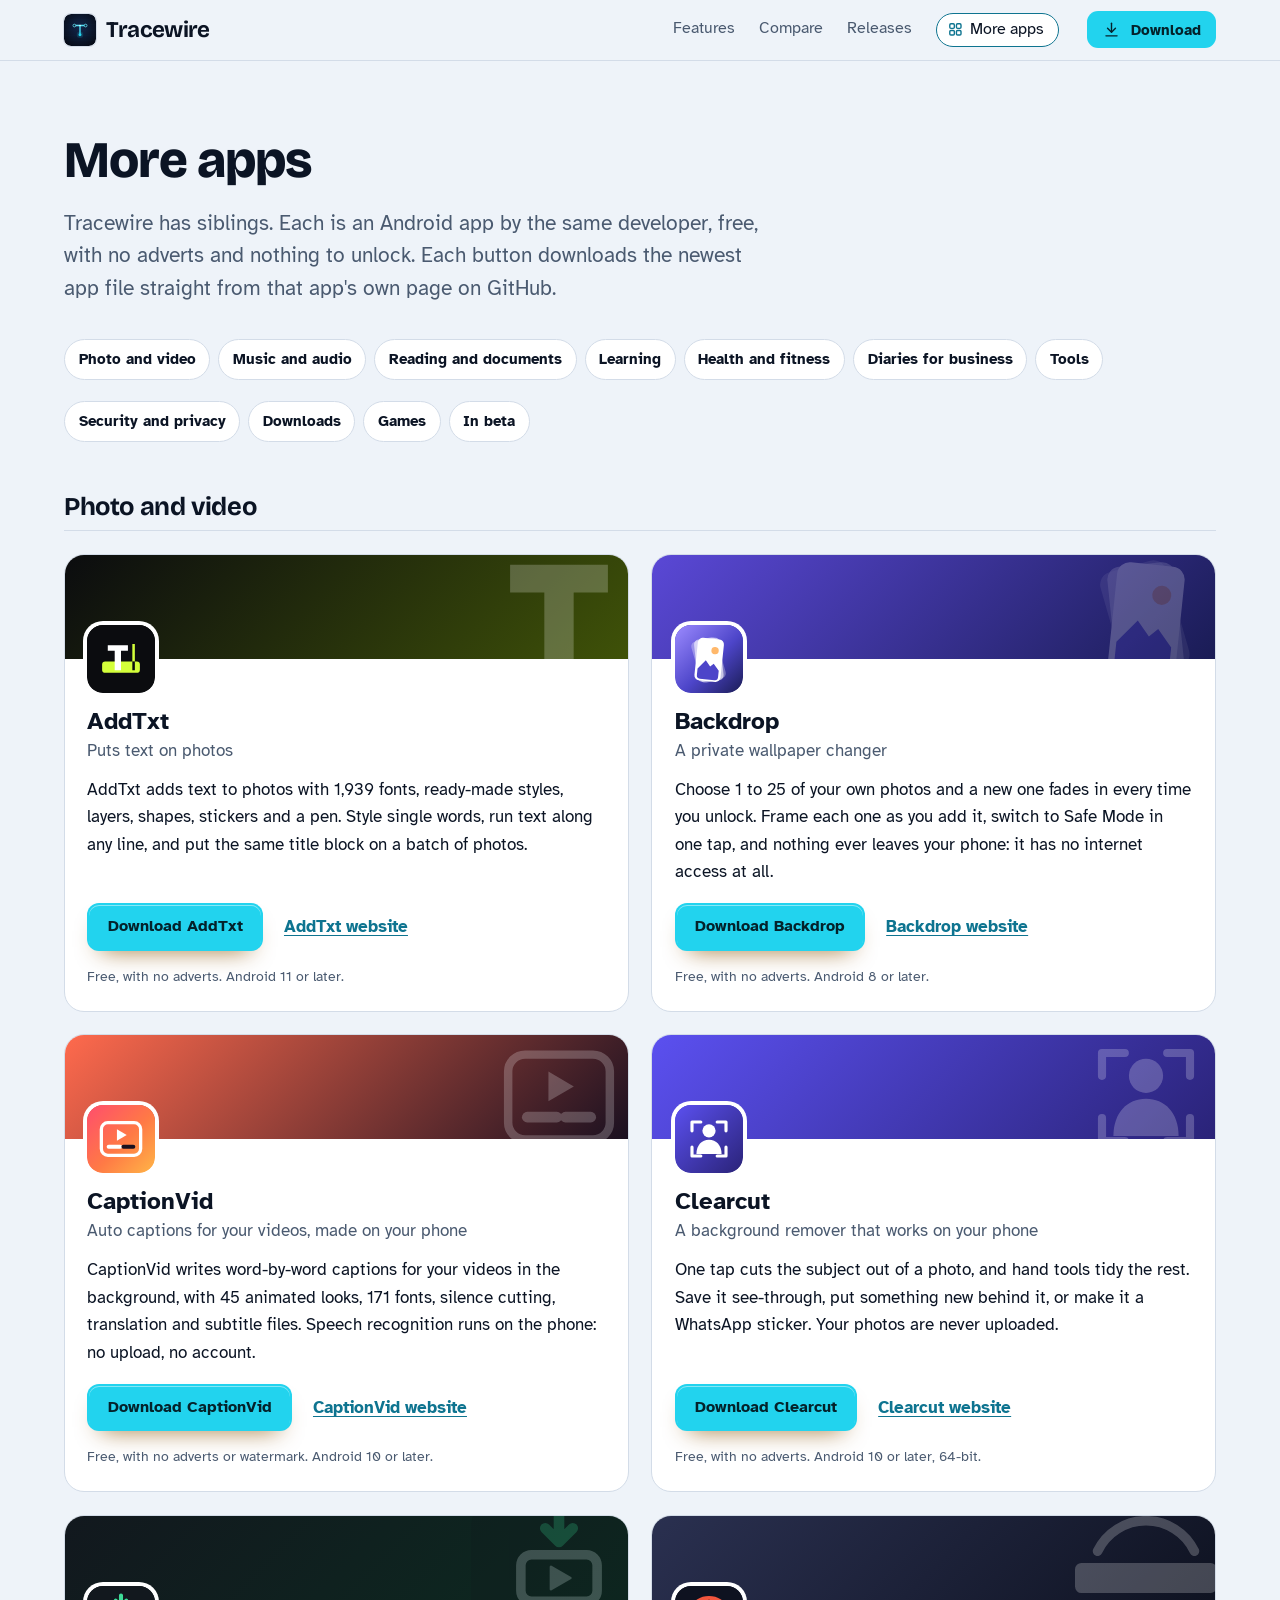
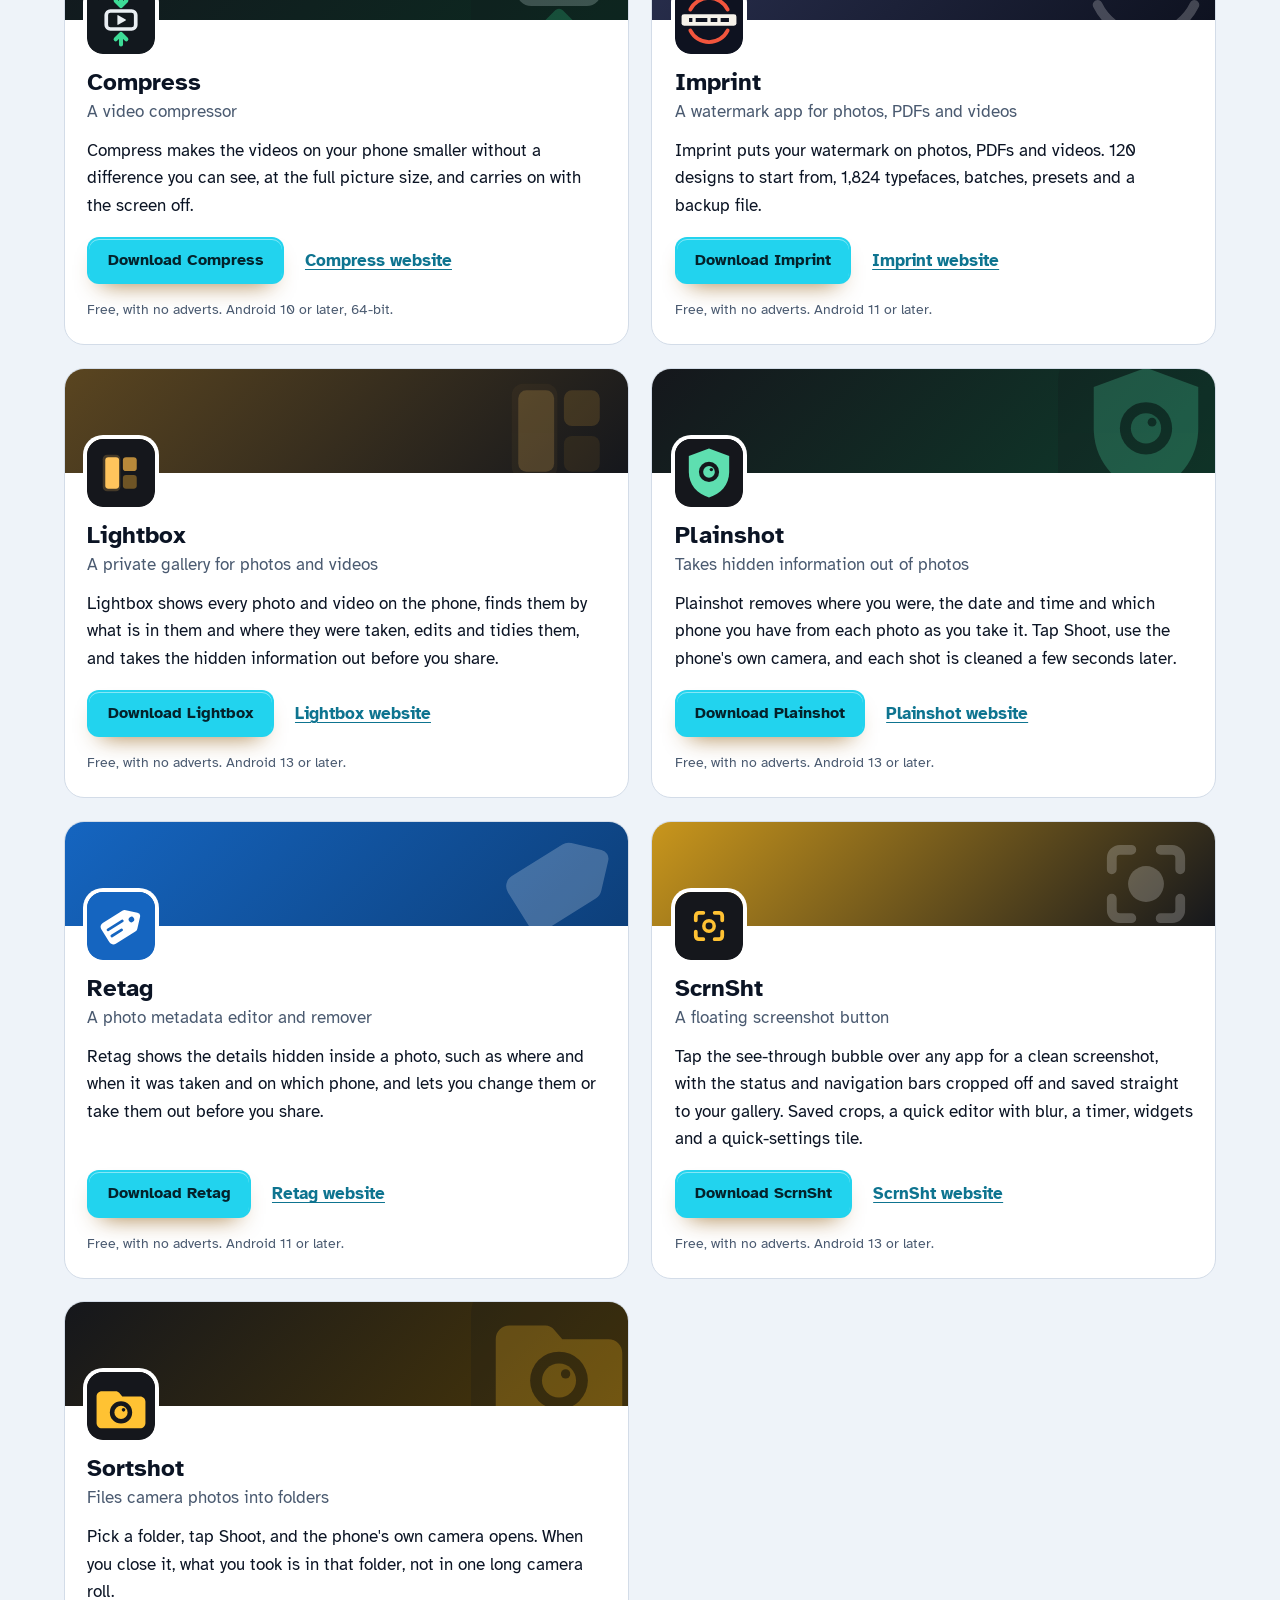
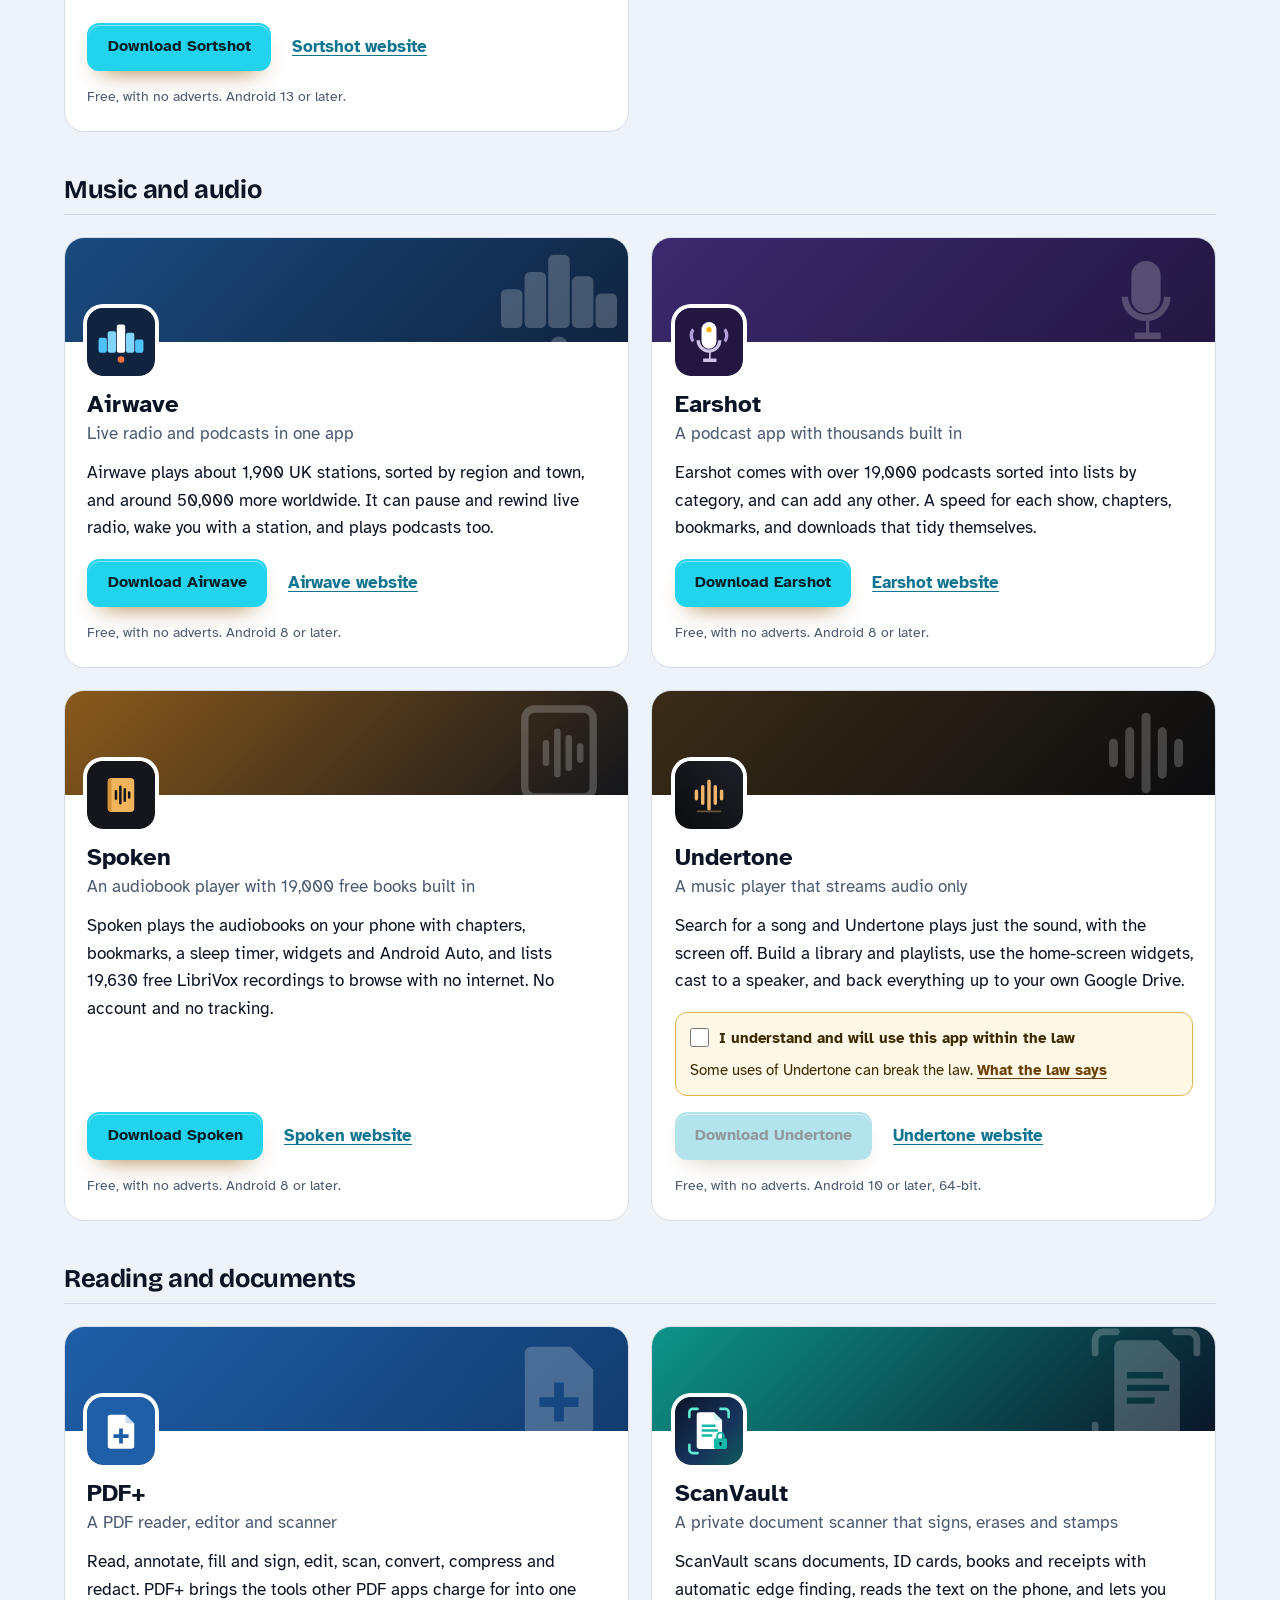
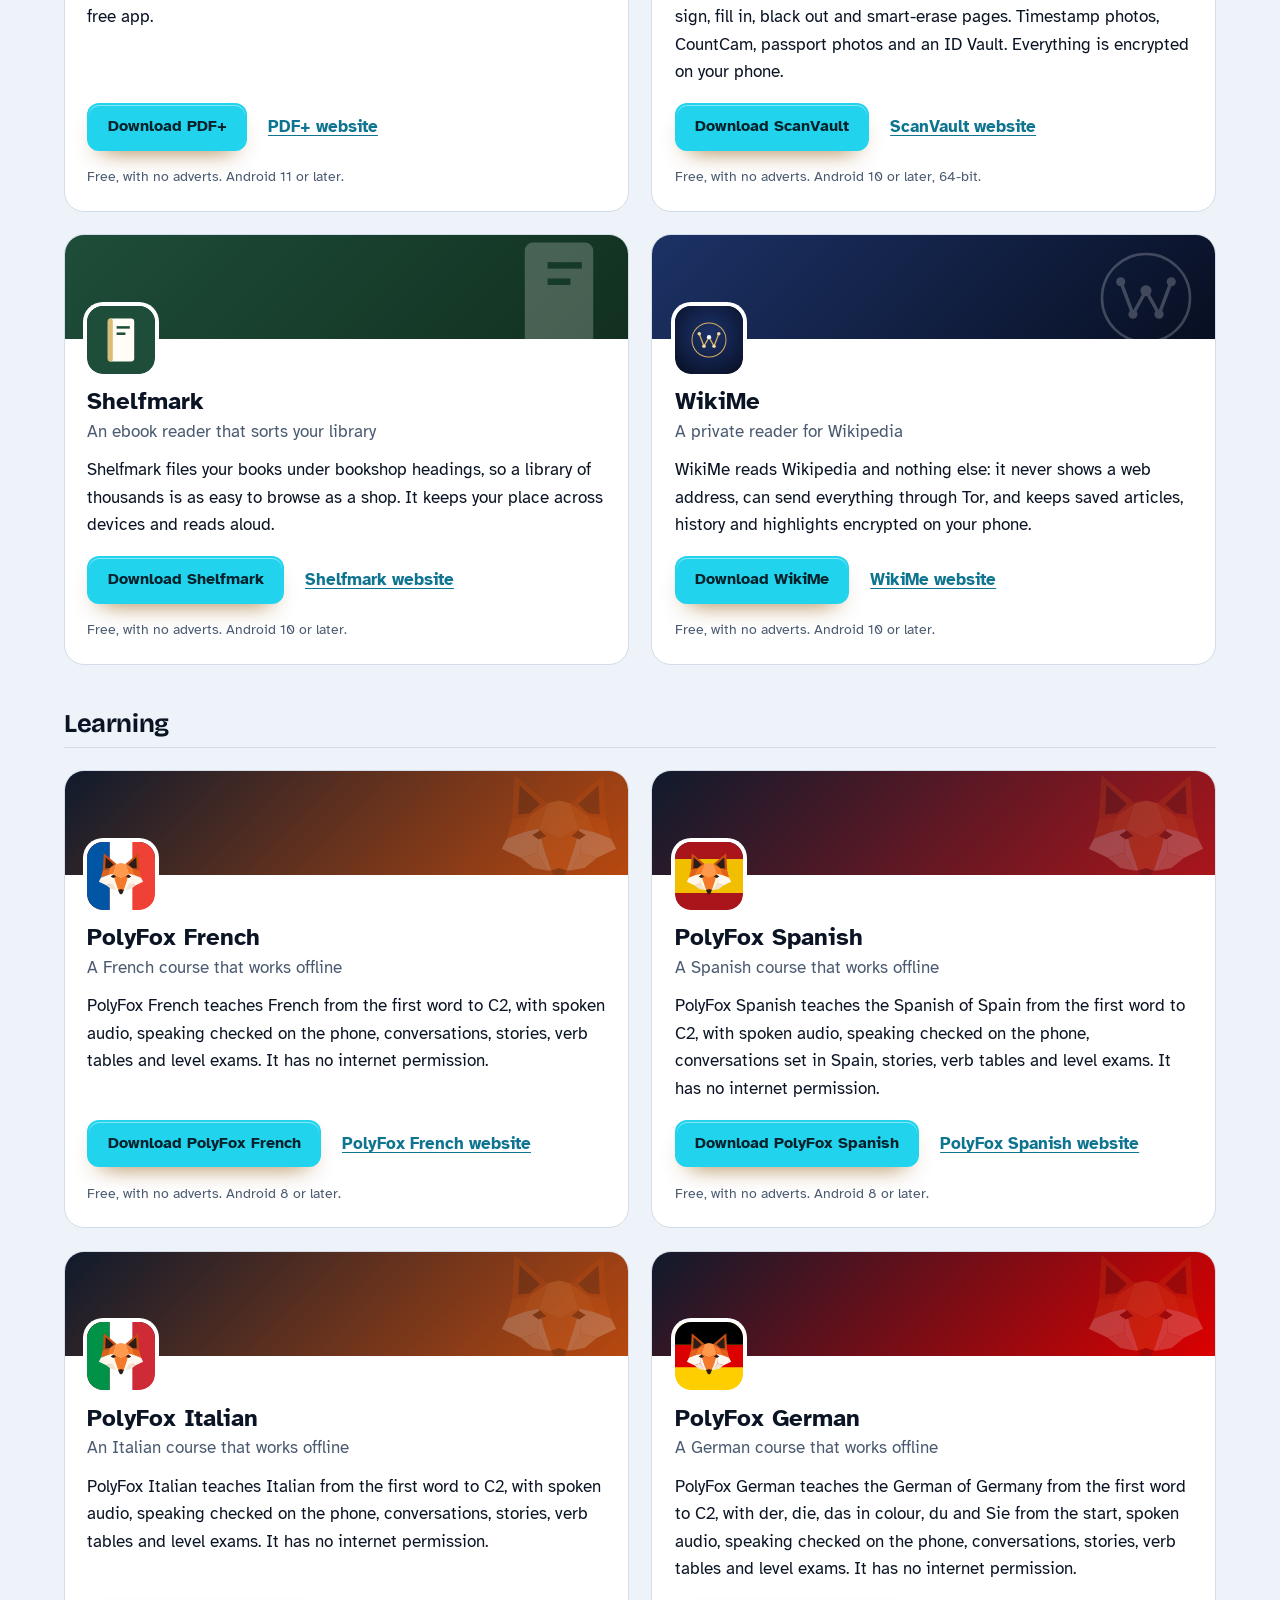
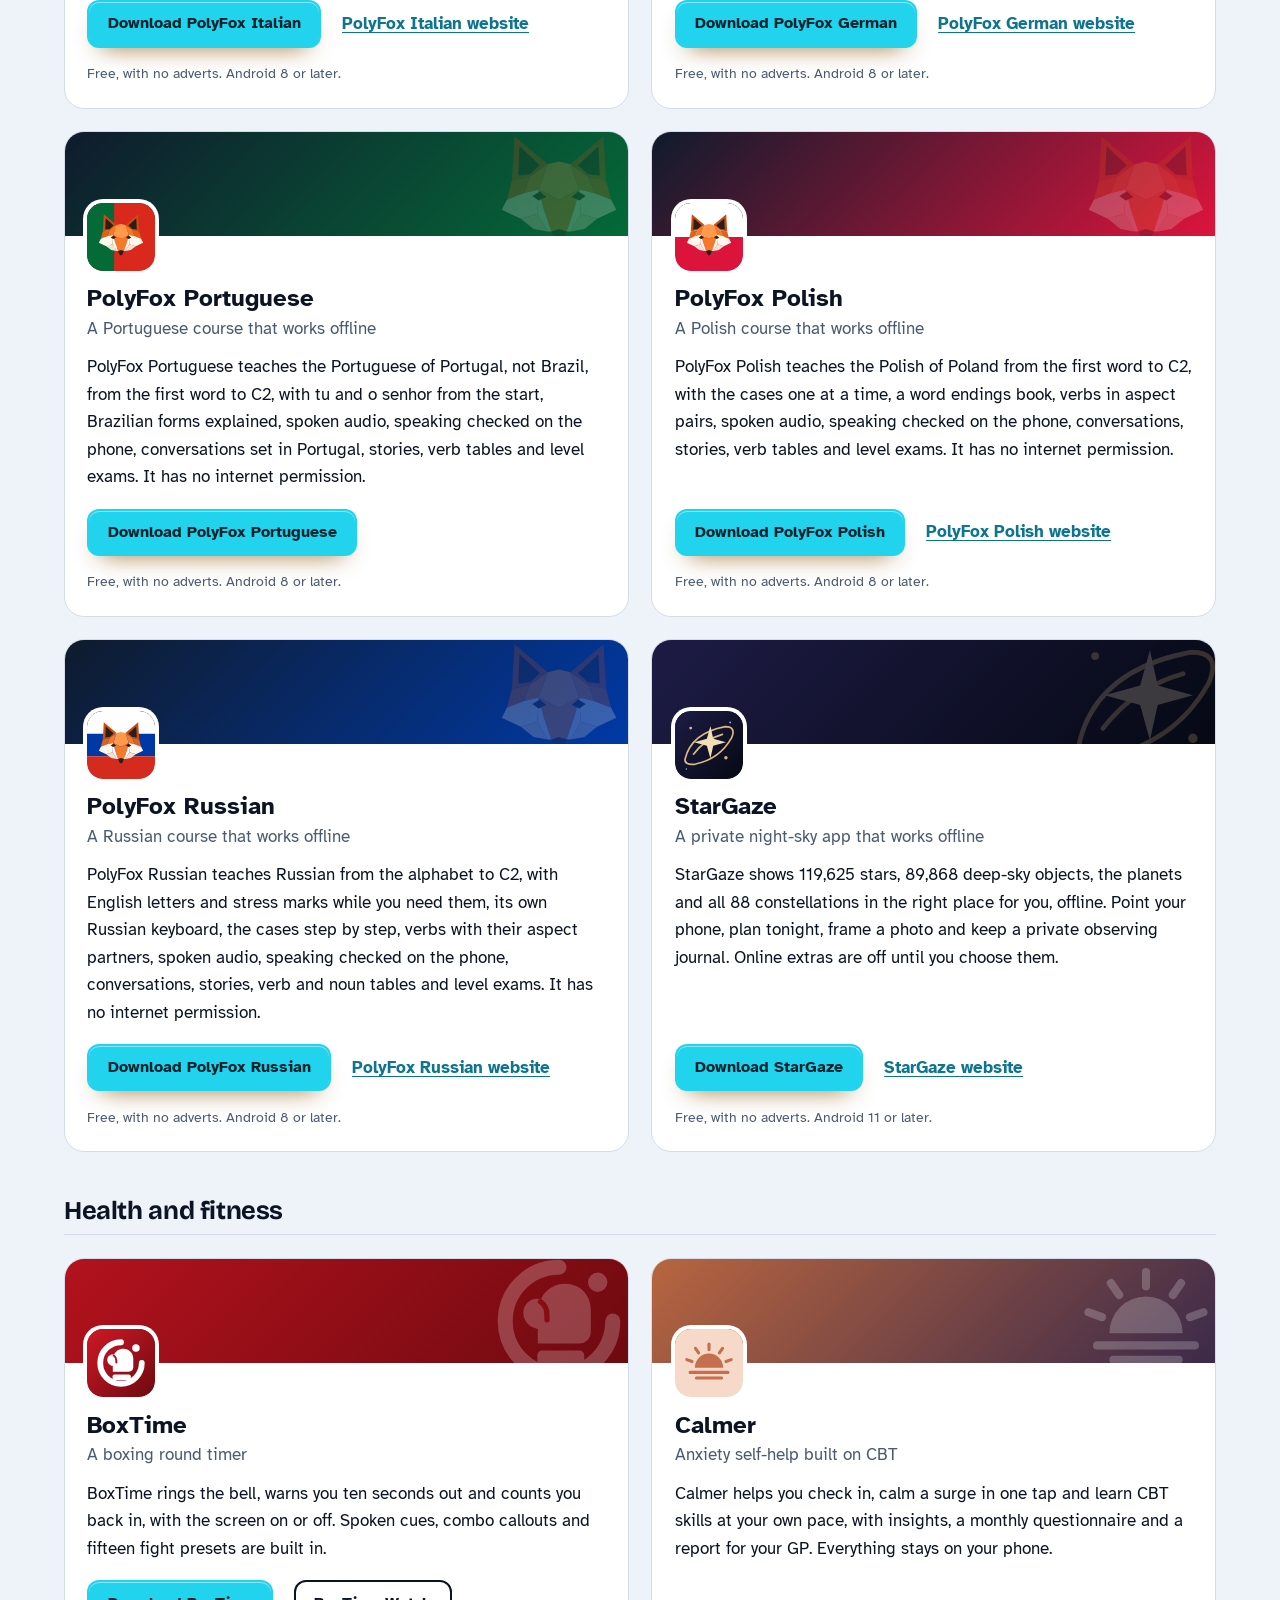
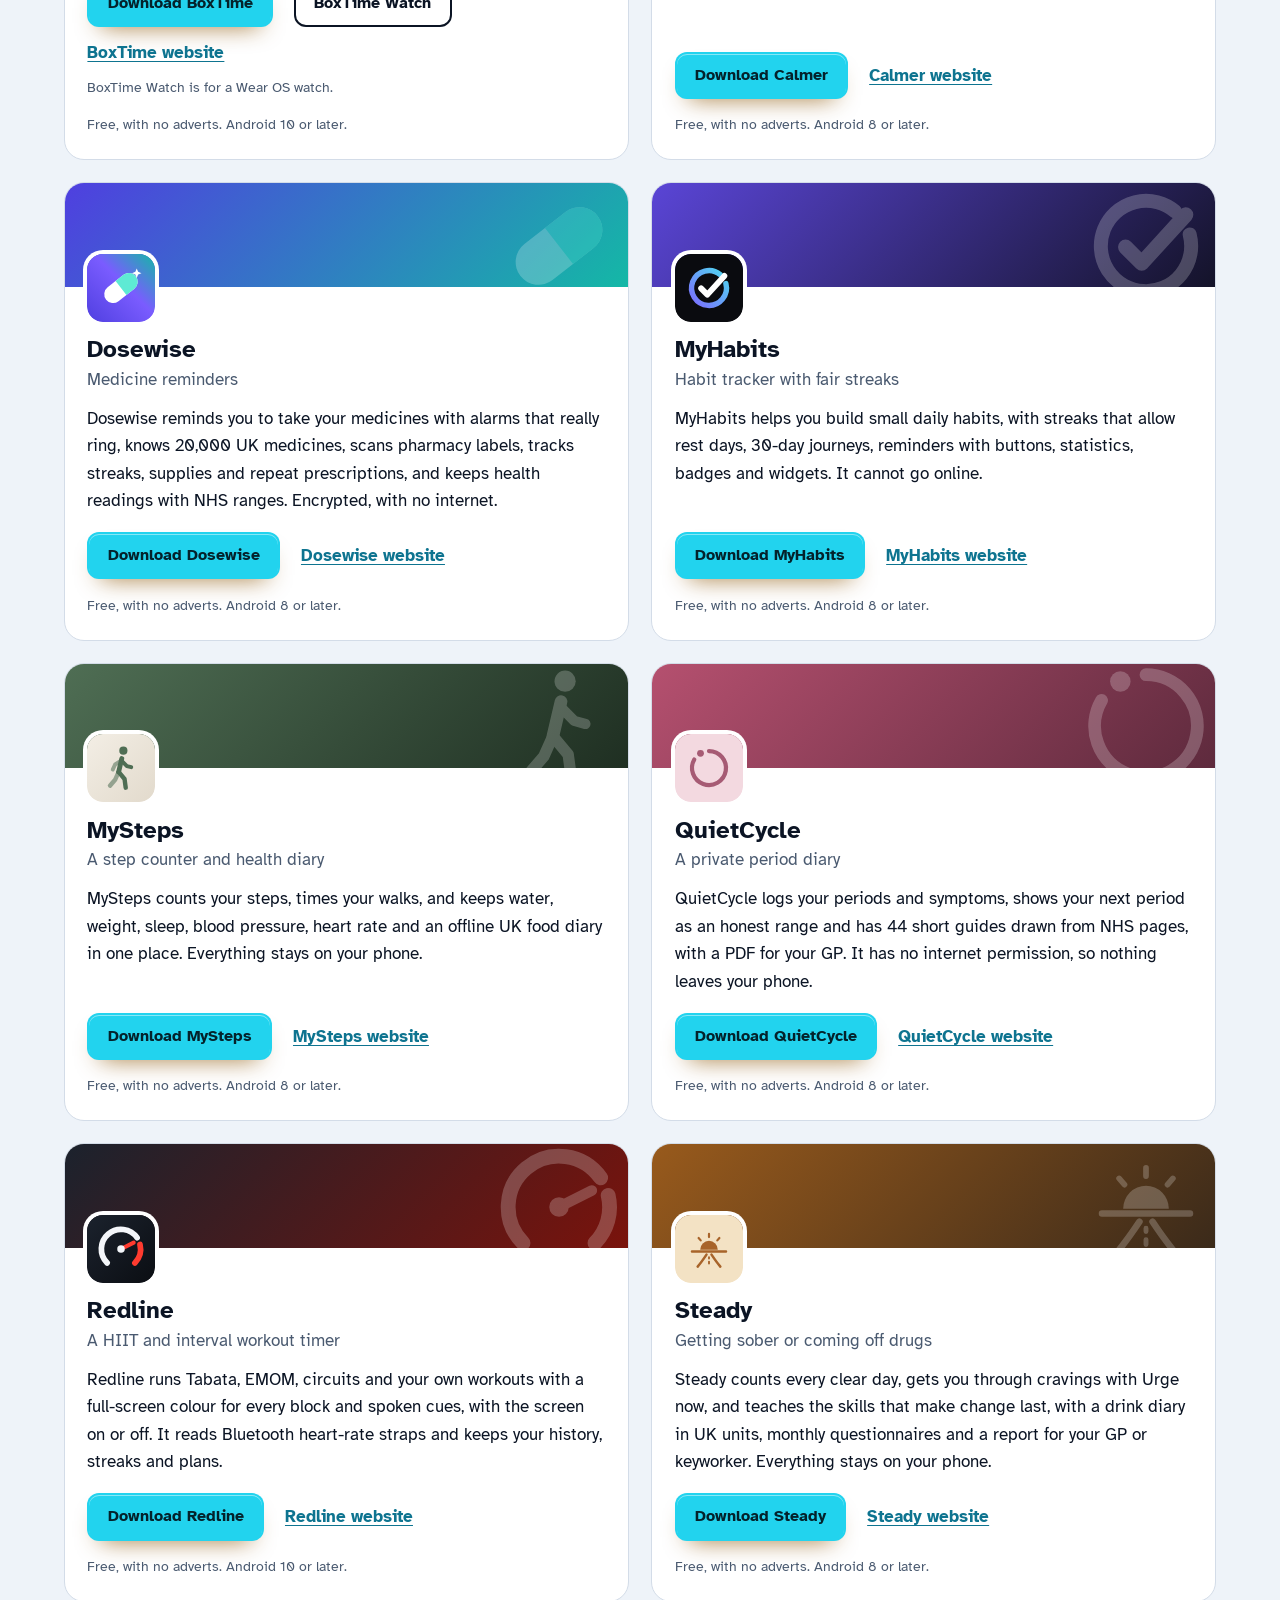
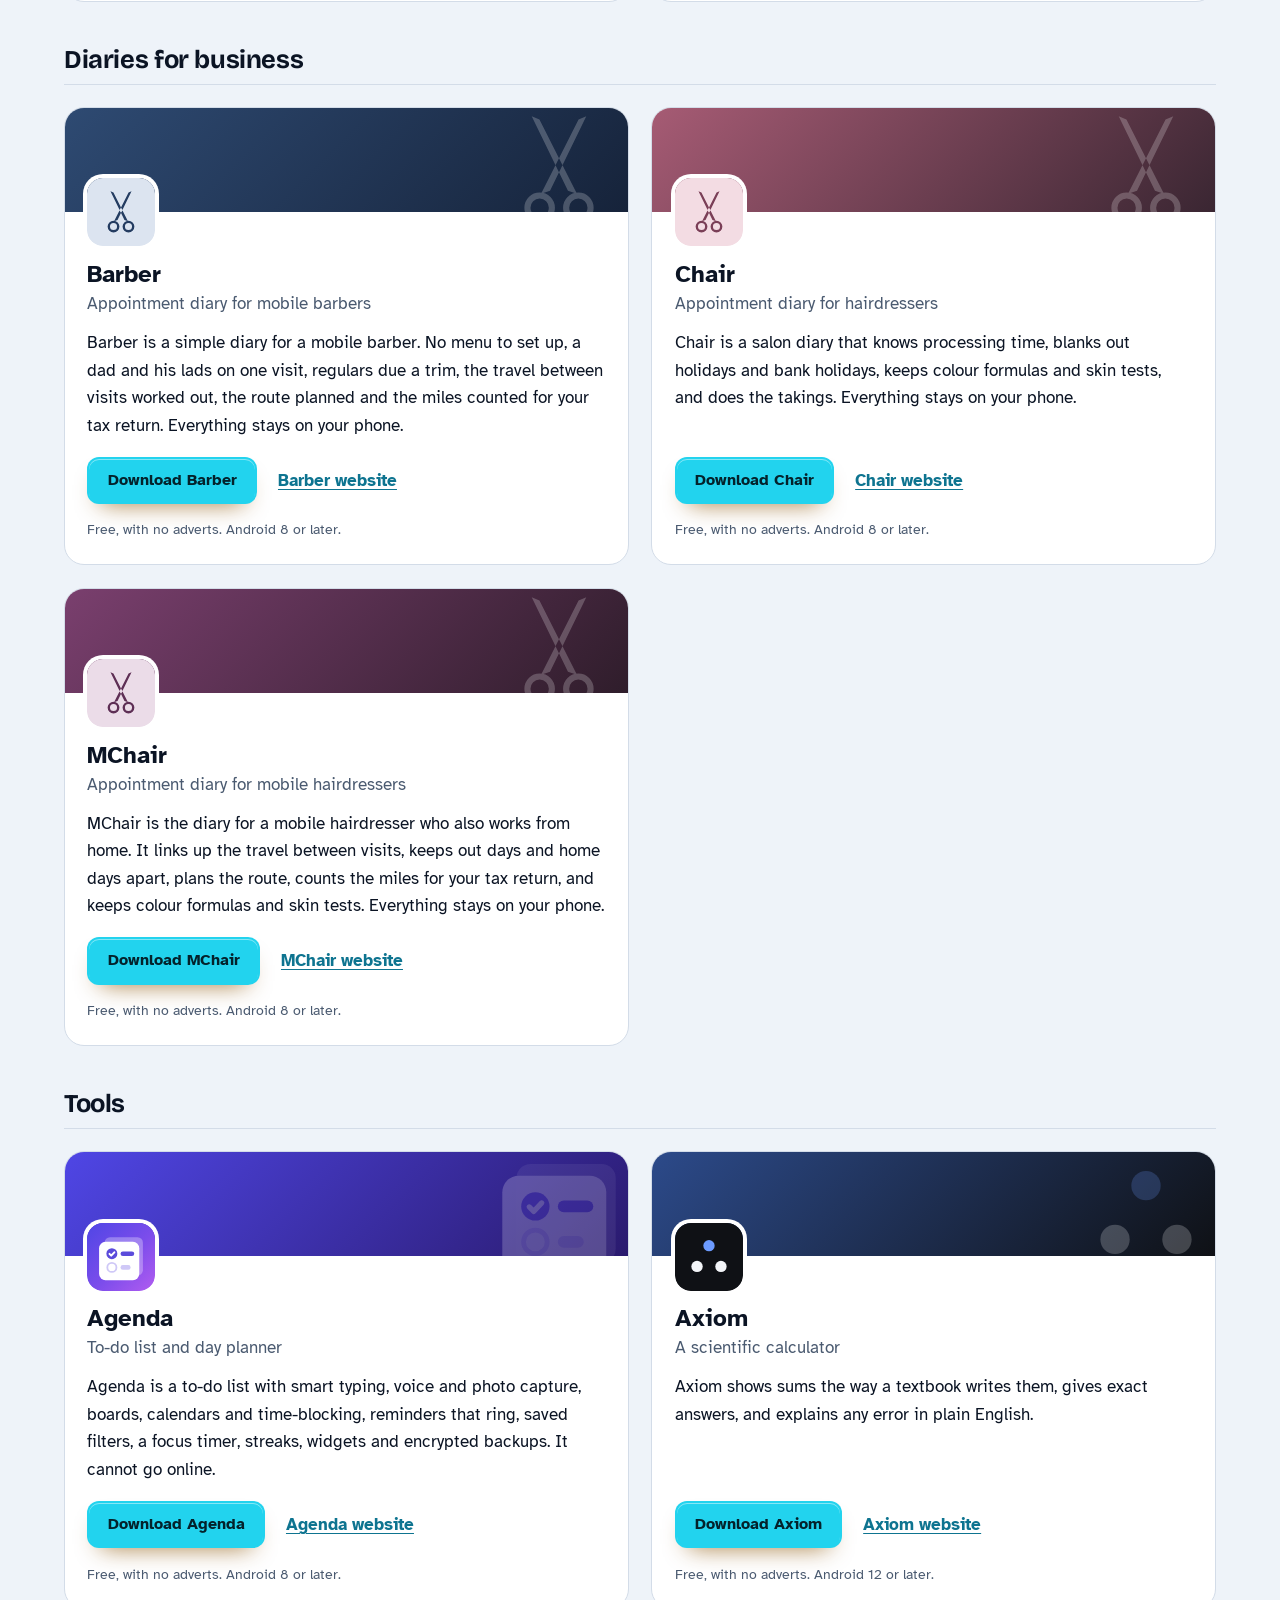
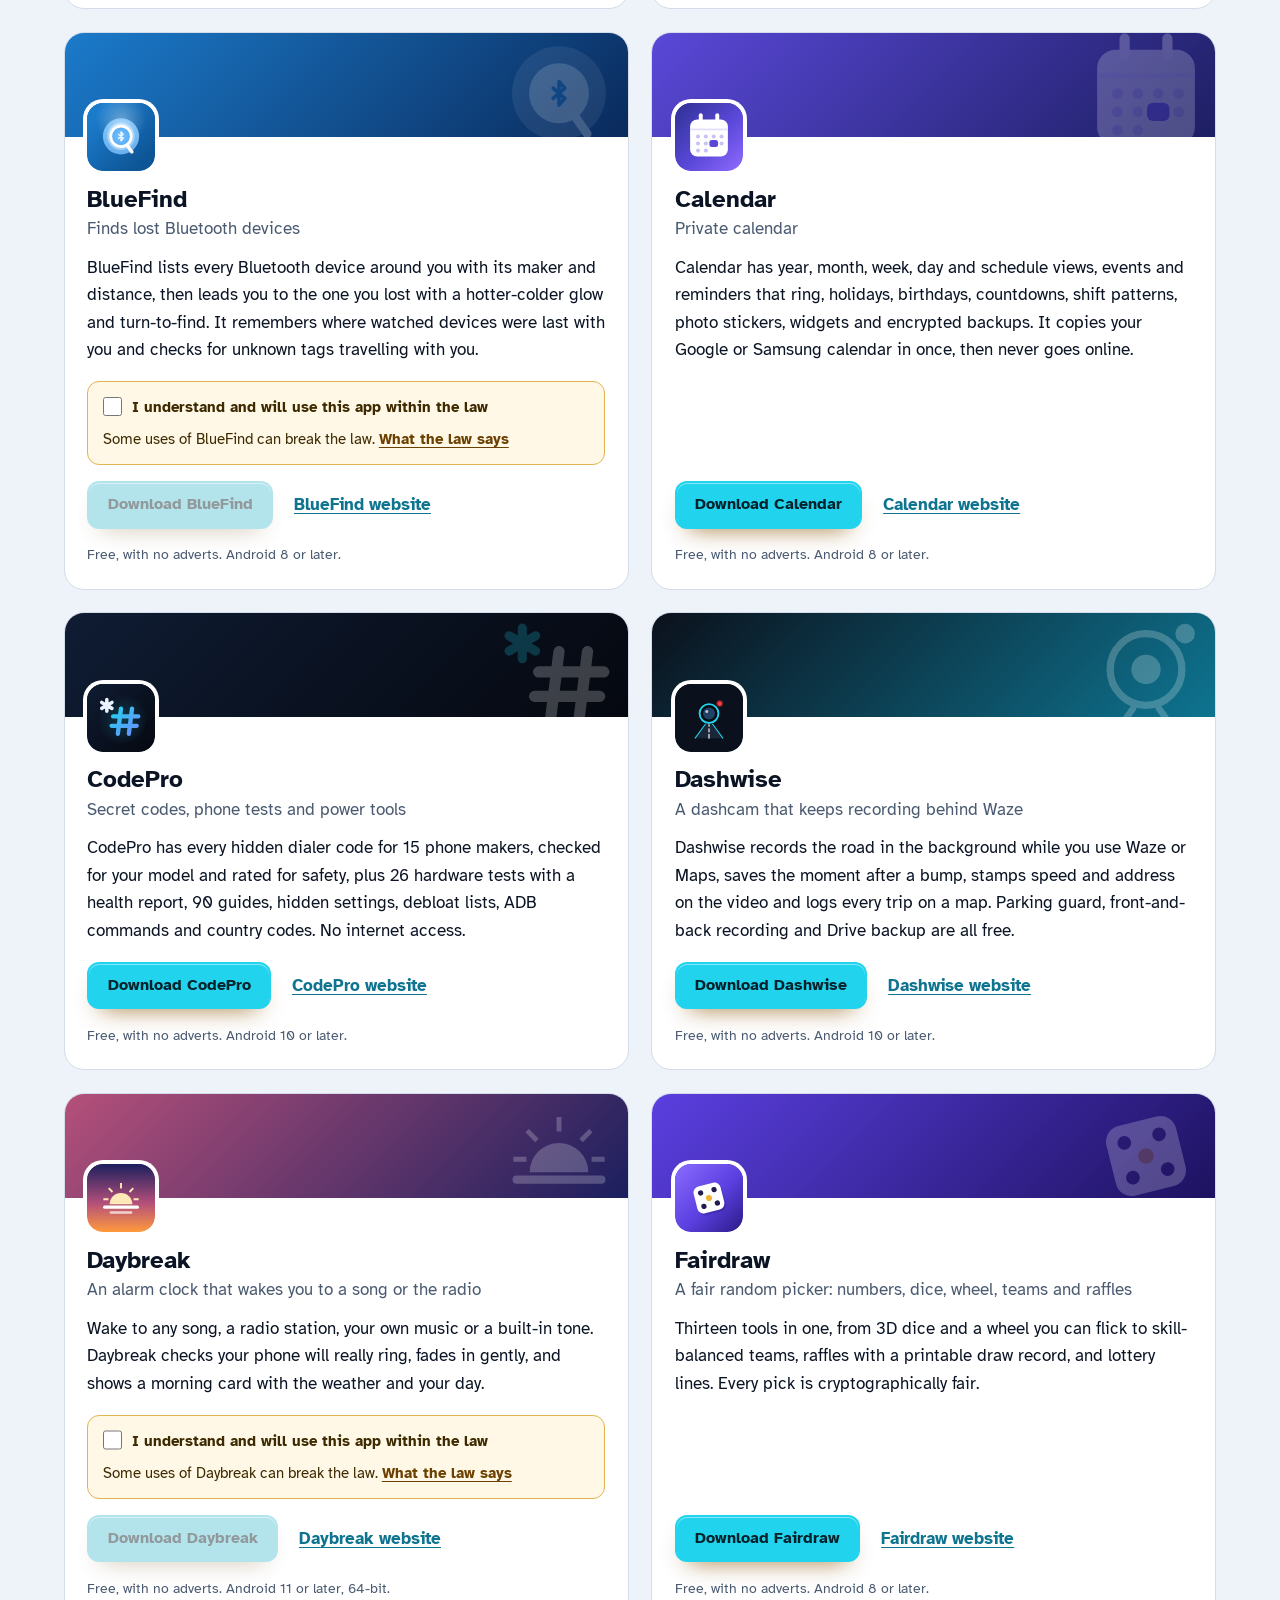
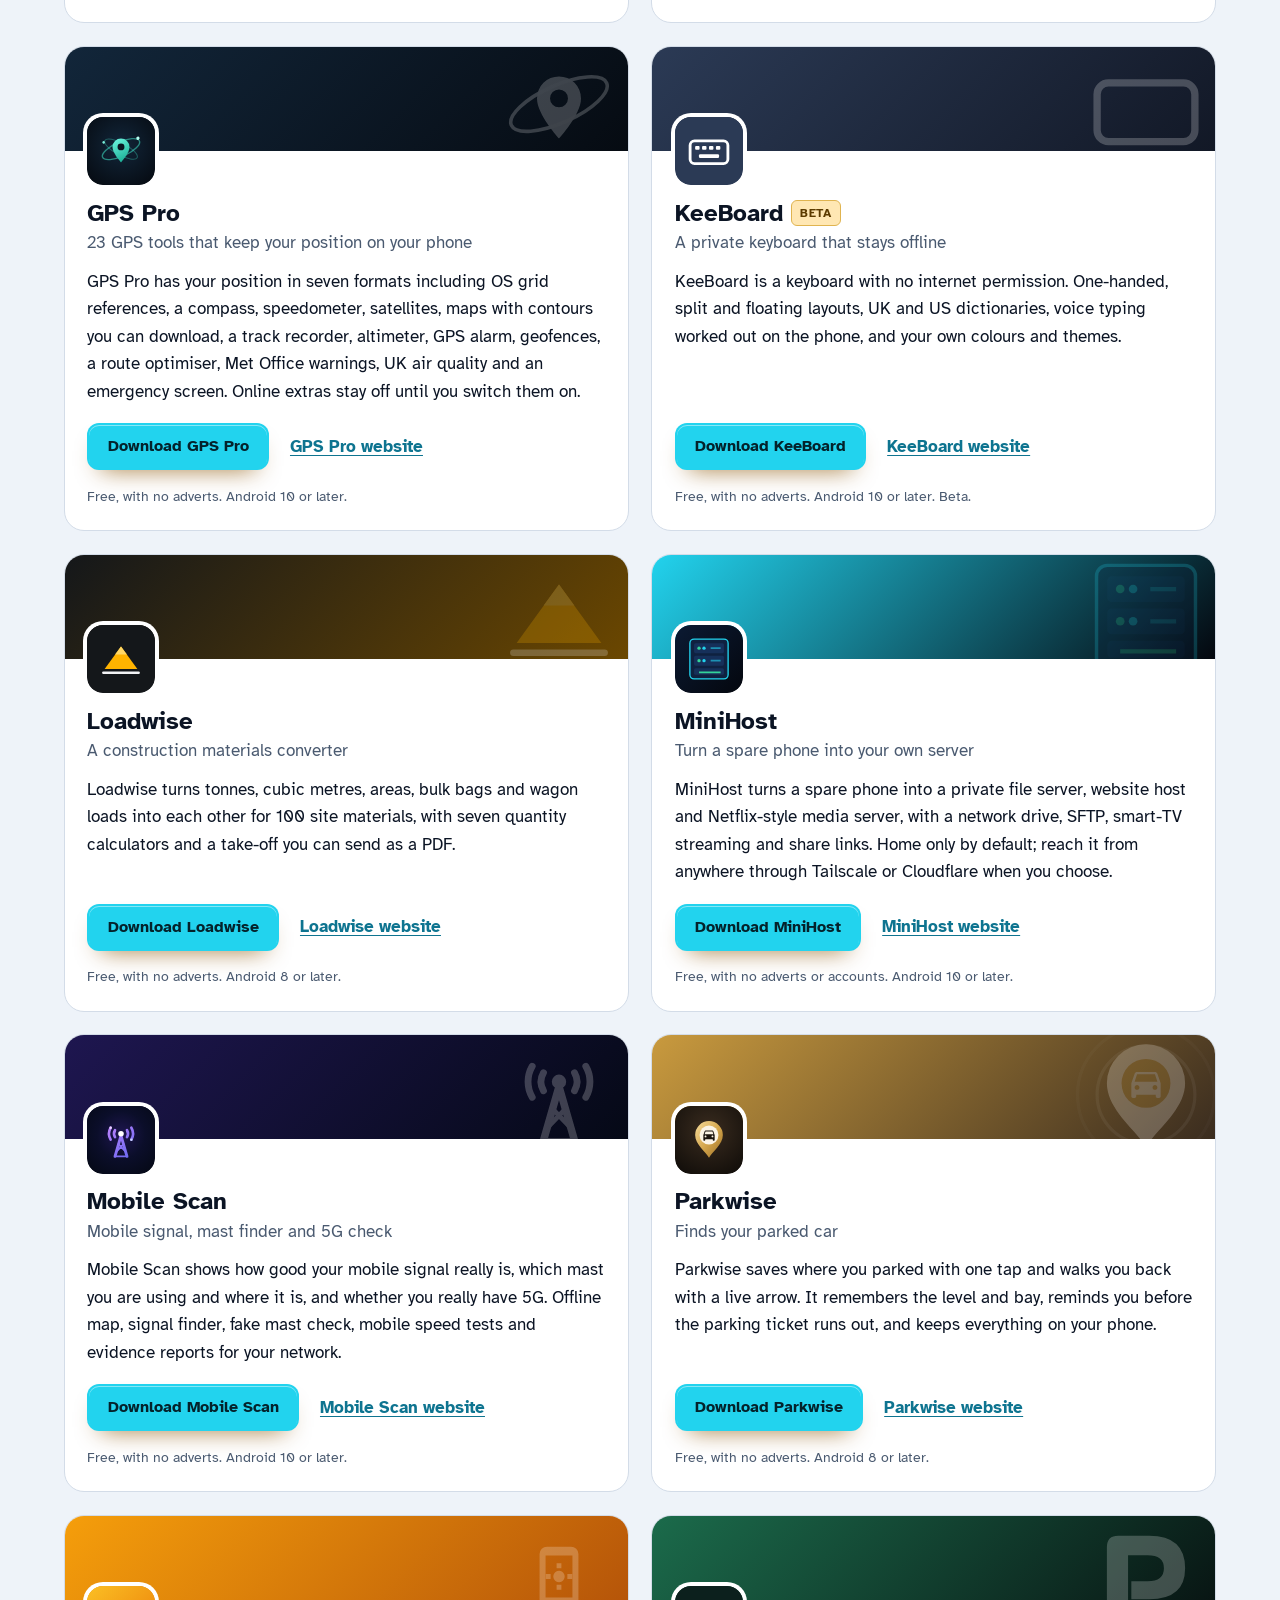
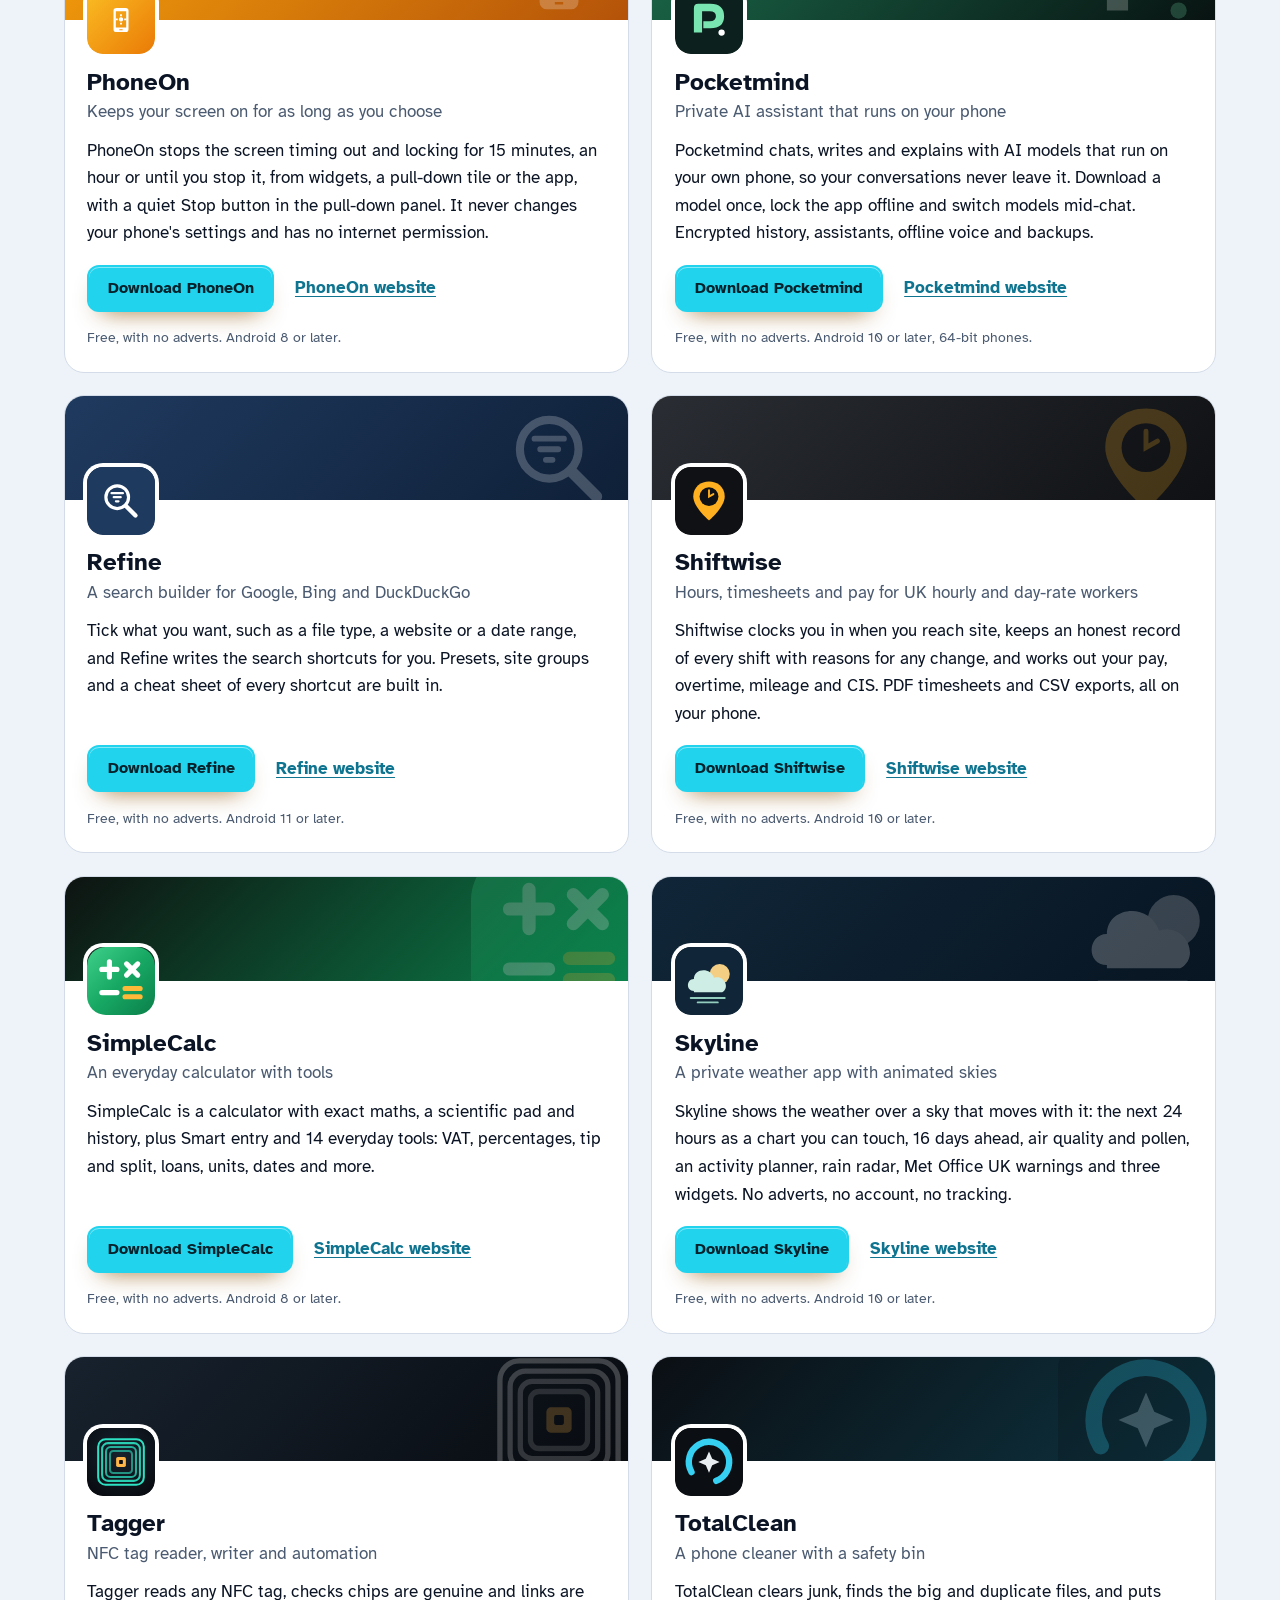
==== more-apps.html @ fafadacd "More apps: add MegaGen" ====
<!DOCTYPE html>
<html lang="en-GB">
<head>
<meta charset="utf-8">
<meta name="viewport" content="width=device-width, initial-scale=1">
<title>More free Android apps from the maker of Tracewire</title>
<meta name="description" content="All 92 free Android apps from the maker of Tracewire, in one list by category, each with its download and a link to its website.">
<meta name="author" content="Jonathan Jackson">
<link rel="canonical" href="https://customgpter.github.io/tracewire/more-apps.html">
<meta name="theme-color" content="#eef3f9" media="(prefers-color-scheme: light)">
<meta name="theme-color" content="#060a14" media="(prefers-color-scheme: dark)">
<meta property="og:type" content="website">
<meta property="og:site_name" content="Tracewire">
<meta property="og:title" content="More free Android apps from the maker of Tracewire">
<meta property="og:description" content="All 92 free Android apps from the maker of Tracewire, in one list by category, each with its download and a link to its website.">
<meta property="og:url" content="https://customgpter.github.io/tracewire/more-apps.html">
<meta property="og:image" content="https://customgpter.github.io/tracewire/assets/og.png">
<meta property="og:image:width" content="1200">
<meta property="og:image:height" content="630">
<meta property="og:image:alt" content="Tracewire: the wire T mark and the Home screen showing live speed and what was blocked today">
<meta property="og:locale" content="en_GB">
<meta name="twitter:card" content="summary_large_image">
<link rel="icon" href="./assets/favicon.svg" type="image/svg+xml">
<link rel="apple-touch-icon" href="./assets/apple-touch-icon.png">
<link rel="preload" href="./assets/fonts/bricolage-grotesque-latin.woff2" as="font" type="font/woff2" crossorigin>
<link rel="preload" href="./assets/fonts/atkinson-hyperlegible-latin-400-normal.woff2" as="font" type="font/woff2" crossorigin>
<link rel="stylesheet" href="./assets/site.css?v=1">
<link rel="stylesheet" href="./assets/house.css?v=1">
<script type="application/ld+json">{"@context":"https://schema.org","@type":"ItemList","name":"Apps from the maker of Tracewire","url":"https://customgpter.github.io/tracewire/more-apps.html","itemListElement":[{"@type":"ListItem","position":1,"name":"AddTxt","url":"https://customgpter.github.io/addtxt/"},{"@type":"ListItem","position":2,"name":"Backdrop","url":"https://customgpter.github.io/backdrop/"},{"@type":"ListItem","position":3,"name":"CaptionVid","url":"https://customgpter.github.io/captionvid/"},{"@type":"ListItem","position":4,"name":"Clearcut","url":"https://customgpter.github.io/clearcut/"},{"@type":"ListItem","position":5,"name":"Compress","url":"https://customgpter.github.io/compress/"},{"@type":"ListItem","position":6,"name":"Imprint","url":"https://customgpter.github.io/imprint/"},{"@type":"ListItem","position":7,"name":"Lightbox","url":"https://customgpter.github.io/lightbox/"},{"@type":"ListItem","position":8,"name":"Plainshot","url":"https://customgpter.github.io/plainshot/"},{"@type":"ListItem","position":9,"name":"Retag","url":"https://customgpter.github.io/retag/"},{"@type":"ListItem","position":10,"name":"ScrnSht","url":"https://customgpter.github.io/scrnsht/"},{"@type":"ListItem","position":11,"name":"Sortshot","url":"https://customgpter.github.io/sortshot/"},{"@type":"ListItem","position":12,"name":"Airwave","url":"https://customgpter.github.io/airwave/"},{"@type":"ListItem","position":13,"name":"Earshot","url":"https://customgpter.github.io/earshot/"},{"@type":"ListItem","position":14,"name":"Spoken","url":"https://customgpter.github.io/spoken/"},{"@type":"ListItem","position":15,"name":"Undertone","url":"https://customgpter.github.io/undertone/"},{"@type":"ListItem","position":16,"name":"PDF+","url":"https://customgpter.github.io/pdfplus/"},{"@type":"ListItem","position":17,"name":"ScanVault","url":"https://customgpter.github.io/scanvault/"},{"@type":"ListItem","position":18,"name":"Shelfmark","url":"https://customgpter.github.io/shelfmark/"},{"@type":"ListItem","position":19,"name":"WikiMe","url":"https://customgpter.github.io/wikime/"},{"@type":"ListItem","position":20,"name":"PolyFox French","url":"https://customgpter.github.io/polyfox/"},{"@type":"ListItem","position":21,"name":"PolyFox German","url":"https://customgpter.github.io/polyfox-german/"},{"@type":"ListItem","position":22,"name":"PolyFox Polish","url":"https://customgpter.github.io/polyfox-polish/"},{"@type":"ListItem","position":23,"name":"PolyFox Russian","url":"https://customgpter.github.io/polyfox-russian/"},{"@type":"ListItem","position":24,"name":"StarGaze","url":"https://customgpter.github.io/stargaze/"},{"@type":"ListItem","position":25,"name":"BoxTime","url":"https://customgpter.github.io/boxtime/"},{"@type":"ListItem","position":26,"name":"Calmer","url":"https://customgpter.github.io/calmer/"},{"@type":"ListItem","position":27,"name":"Dosewise","url":"https://customgpter.github.io/dosewise/"},{"@type":"ListItem","position":28,"name":"MyHabits","url":"https://customgpter.github.io/myhabits/"},{"@type":"ListItem","position":29,"name":"MySteps","url":"https://customgpter.github.io/mysteps/"},{"@type":"ListItem","position":30,"name":"QuietCycle","url":"https://customgpter.github.io/quietcycle/"},{"@type":"ListItem","position":31,"name":"Redline","url":"https://customgpter.github.io/redline/"},{"@type":"ListItem","position":32,"name":"Steady","url":"https://customgpter.github.io/steady/"},{"@type":"ListItem","position":33,"name":"Barber","url":"https://customgpter.github.io/barber/"},{"@type":"ListItem","position":34,"name":"Chair","url":"https://customgpter.github.io/chair/"},{"@type":"ListItem","position":35,"name":"MChair","url":"https://customgpter.github.io/mchair/"},{"@type":"ListItem","position":36,"name":"Agenda","url":"https://customgpter.github.io/agenda/"},{"@type":"ListItem","position":37,"name":"Axiom","url":"https://customgpter.github.io/axiom/"},{"@type":"ListItem","position":38,"name":"BlueFind","url":"https://customgpter.github.io/bluefind/"},{"@type":"ListItem","position":39,"name":"Calendar","url":"https://customgpter.github.io/calendar/"},{"@type":"ListItem","position":40,"name":"CodePro","url":"https://customgpter.github.io/codepro/"},{"@type":"ListItem","position":41,"name":"Dashwise","url":"https://customgpter.github.io/dashwise/"},{"@type":"ListItem","position":42,"name":"Daybreak","url":"https://customgpter.github.io/daybreak/"},{"@type":"ListItem","position":43,"name":"Fairdraw","url":"https://customgpter.github.io/fairdraw/"},{"@type":"ListItem","position":44,"name":"GPS Pro","url":"https://customgpter.github.io/gpspro/"},{"@type":"ListItem","position":45,"name":"KeeBoard","url":"https://customgpter.github.io/keeboard/"},{"@type":"ListItem","position":46,"name":"Loadwise","url":"https://customgpter.github.io/loadwise/"},{"@type":"ListItem","position":47,"name":"MiniHost","url":"https://customgpter.github.io/minihost/"},{"@type":"ListItem","position":48,"name":"Mobile Scan","url":"https://customgpter.github.io/mobilescan/"},{"@type":"ListItem","position":49,"name":"Parkwise","url":"https://customgpter.github.io/parkwise/"},{"@type":"ListItem","position":50,"name":"Pocketmind","url":"https://customgpter.github.io/pocketmind/"},{"@type":"ListItem","position":51,"name":"Refine","url":"https://customgpter.github.io/refine/"},{"@type":"ListItem","position":52,"name":"Shiftwise","url":"https://customgpter.github.io/shiftwise/"},{"@type":"ListItem","position":53,"name":"SimpleCalc","url":"https://customgpter.github.io/simplecalc/"},{"@type":"ListItem","position":54,"name":"Skyline","url":"https://customgpter.github.io/skyline/"},{"@type":"ListItem","position":55,"name":"Tagger","url":"https://customgpter.github.io/tagger/"},{"@type":"ListItem","position":56,"name":"TotalClean","url":"https://customgpter.github.io/totalclean/"},{"@type":"ListItem","position":57,"name":"TVLink","url":"https://customgpter.github.io/tvlink/"},{"@type":"ListItem","position":58,"name":"Unbox","url":"https://customgpter.github.io/unbox/"},{"@type":"ListItem","position":59,"name":"WhatsKeep","url":"https://customgpter.github.io/whatskeep/"},{"@type":"ListItem","position":60,"name":"WiFi Scan","url":"https://customgpter.github.io/wifiscan/"},{"@type":"ListItem","position":61,"name":"Auditly","url":"https://customgpter.github.io/auditly/"},{"@type":"ListItem","position":62,"name":"Backchannel","url":"https://customgpter.github.io/backchannel/"},{"@type":"ListItem","position":63,"name":"ENotes","url":"https://customgpter.github.io/enotes/"},{"@type":"ListItem","position":64,"name":"FindMe","url":"https://customgpter.github.io/findme/"},{"@type":"ListItem","position":65,"name":"iLock","url":"https://customgpter.github.io/ilock/"},{"@type":"ListItem","position":66,"name":"ImSafe","url":"https://customgpter.github.io/imsafe/"},{"@type":"ListItem","position":67,"name":"IShred","url":"https://customgpter.github.io/ishred/"},{"@type":"ListItem","position":68,"name":"LockBox","url":"https://customgpter.github.io/lockbox/"},{"@type":"ListItem","position":69,"name":"PassVault","url":"https://customgpter.github.io/passvault/"},{"@type":"ListItem","position":70,"name":"SpyFind","url":"https://customgpter.github.io/spyfind/"},{"@type":"ListItem","position":71,"name":"TextWipe","url":"https://customgpter.github.io/textwipe/"},{"@type":"ListItem","position":72,"name":"Tracewire","url":"https://customgpter.github.io/tracewire/"},{"@type":"ListItem","position":73,"name":"Vigil","url":"https://customgpter.github.io/vigil/"},{"@type":"ListItem","position":74,"name":"Grab","url":"https://customgpter.github.io/grab/"},{"@type":"ListItem","position":75,"name":"Swarm","url":"https://customgpter.github.io/swarm/"},{"@type":"ListItem","position":76,"name":"Plane Games","url":"https://customgpter.github.io/plane-games/"},{"@type":"ListItem","position":77,"name":"Ninefold","url":"https://customgpter.github.io/ninefold/"},{"@type":"ListItem","position":78,"name":"Cubewise","url":"https://customgpter.github.io/cubewise/"},{"@type":"ListItem","position":79,"name":"Tilewise","url":"https://customgpter.github.io/tilewise/"},{"@type":"ListItem","position":80,"name":"Letterwise","url":"https://customgpter.github.io/letterwise/"},{"@type":"ListItem","position":81,"name":"Kingside","url":"https://customgpter.github.io/kingside/"},{"@type":"ListItem","position":82,"name":"Deckhand","url":"https://customgpter.github.io/deckhand/"},{"@type":"ListItem","position":83,"name":"SNESForge","url":"https://customgpter.github.io/snesforge/"},{"@type":"ListItem","position":84,"name":"Fame Boy","url":"https://customgpter.github.io/fameboy/"},{"@type":"ListItem","position":85,"name":"PSPPro","url":"https://customgpter.github.io/psppro/"},{"@type":"ListItem","position":86,"name":"MegaGen","url":"https://customgpter.github.io/megagen/"},{"@type":"ListItem","position":87,"name":"QVR","url":"https://customgpter.github.io/qvr/"},{"@type":"ListItem","position":88,"name":"QVR Watch","url":"https://customgpter.github.io/qvr-watch/"},{"@type":"ListItem","position":89,"name":"QVRLite","url":"https://customgpter.github.io/qvrlite/"},{"@type":"ListItem","position":90,"name":"Onionz","url":"https://customgpter.github.io/onionz/"},{"@type":"ListItem","position":91,"name":"OnionzWeb","url":"https://customgpter.github.io/onionzweb/"}]}</script>
<link rel="stylesheet" href="./assets/apps-list.css?v=1">
<script src="./assets/apps-list.js?v=1" defer></script>
</head>
<body>
<a class="skip" href="#main">Skip to content</a>
<header class="masthead">
<div class="wrap">
<a class="brand" href="./" aria-label="Tracewire home"><svg viewBox="0 0 108 108" aria-hidden="true"><defs><radialGradient id="twb" cx="50%" cy="43%" r="72%"><stop offset="0" stop-color="#13254A"/><stop offset="1" stop-color="#050912"/></radialGradient><linearGradient id="twg" x1="0" y1="0" x2="1" y2="1"><stop offset="0" stop-color="#67E8F9"/><stop offset="1" stop-color="#22D3EE"/></linearGradient></defs><rect width="108" height="108" rx="24" fill="url(#twb)"/><path d="M18 0v108M36 0v108M54 0v108M72 0v108M90 0v108M0 18h108M0 36h108M0 54h108M0 72h108M0 90h108" stroke="#22D3EE" stroke-opacity=".08" stroke-width=".6"/><circle cx="54" cy="70" r="11" fill="#22D3EE" fill-opacity=".15"/><path d="M35 39H73M54 39V70" stroke="url(#twg)" stroke-width="4.6" stroke-linecap="round" fill="none"/><circle cx="35" cy="39" r="4.6" fill="#0B1630" stroke="#67E8F9" stroke-width="2.6"/><circle cx="73" cy="39" r="4.6" fill="#0B1630" stroke="#67E8F9" stroke-width="2.6"/><circle cx="54" cy="70" r="5" fill="#22D3EE"/><circle cx="54" cy="39" r="2.4" fill="#fff"/></svg><span>Tracewire</span></a>
<nav aria-label="Main"><ul><li><a href="./#features">Features</a></li><li><a href="./compare.html">Compare</a></li><li><a href="./releases.html">Releases</a></li><li><a class="more-apps" href="./more-apps.html" aria-current="page"><svg class="ico" viewBox="0 0 24 24" aria-hidden="true"><rect x="4" y="4" width="6.5" height="6.5" rx="1.6"/><rect x="13.5" y="4" width="6.5" height="6.5" rx="1.6"/><rect x="4" y="13.5" width="6.5" height="6.5" rx="1.6"/><rect x="13.5" y="13.5" width="6.5" height="6.5" rx="1.6"/></svg>More apps</a></li></ul></nav>
<a class="button small" href="./#download"><svg class="ico" viewBox="0 0 24 24" aria-hidden="true"><path d="M12 4v11"/><path d="M7 10.5l5 5 5-5"/><path d="M5 20h14"/></svg>Download</a>
</div>
</header>
<main id="main" class="doc">
<div class="wrap">
<div class="measure">
<h1>More apps</h1>
<p class="lede">Tracewire has siblings. Each is an Android app by the same developer, free, with no adverts and nothing to unlock. Each button downloads the newest app file straight from that app's own page on GitHub.</p>
</div>
<!-- apps:start -->
<nav class="mapps-jump" aria-label="App groups"><ul><li><a href="#apps-photo">Photo and video</a></li><li><a href="#apps-audio">Music and audio</a></li><li><a href="#apps-reading">Reading and documents</a></li><li><a href="#apps-learning">Learning</a></li><li><a href="#apps-health">Health and fitness</a></li><li><a href="#apps-diaries">Diaries for business</a></li><li><a href="#apps-tools">Tools</a></li><li><a href="#apps-security">Security and privacy</a></li><li><a href="#apps-downloads">Downloads</a></li><li><a href="#apps-games">Games</a></li><li><a href="#apps-testing">In beta</a></li></ul></nav>
<div class="mapps-group" role="group" aria-labelledby="apps-photo"><h2 class="mapps-cat" id="apps-photo">Photo and video</h2>
<ul class="mapps"><li class="mapp" style="--b:#0b0c0f;--b2:#3f5208"><div class="mapp-cover" aria-hidden="true"><svg viewBox="0 0 108 108"><path fill="#fff" d="M24 22h60v17H63v49H45V39H24z"/></svg></div><div class="mapp-body"><svg class="mapp-icon" viewBox="0 0 108 108" aria-hidden="true"><rect width="108" height="108" rx="24" fill="#0b0c0f"/><path fill="#d4ff3a" d="M29 58h50a5 5 0 0 1 5 5v8a5 5 0 0 1-5 5H29a5 5 0 0 1-5-5v-8a5 5 0 0 1 5-5z"/><path fill="#fff" d="M33 32h32v9H54v31H44V41H33z"/><path fill="#d4ff3a" d="M72 30h4v28h-4z"/><path fill="#0b0c0f" d="M72 58h4v14h-4z"/></svg><h3>AddTxt</h3><p class="mapp-kind">Puts text on photos</p><p class="mapp-say">AddTxt adds text to photos with 1,939 fonts, ready-made styles, layers, shapes, stickers and a pen. Style single words, run text along any line, and put the same title block on a batch of photos.</p><p class="mapp-go"><a class="button" href="https://github.com/CustomGPTer/addtxt/releases/latest/download/AddTxt.apk">Download AddTxt</a><a class="mapp-site" href="https://customgpter.github.io/addtxt/">AddTxt website</a></p><p class="mapp-needs">Free, with no adverts. Android 11 or later.</p></div></li>
<li class="mapp" style="--b:#5a48d6;--b2:#1a1c55"><div class="mapp-cover" aria-hidden="true"><svg viewBox="0 0 108 108"><g transform="translate(54 58) scale(1.3) translate(-54 -58)"><rect x="38" y="30" width="32" height="52" rx="6" fill="#fff" fill-opacity=".3" transform="rotate(-16 54 58)"/><rect x="38" y="30" width="32" height="52" rx="6" fill="#fff" fill-opacity=".6" transform="rotate(-6 54 58)"/><g transform="rotate(6 54 58)"><rect x="38" y="30" width="32" height="52" rx="6" fill="#fff"/><path d="M41 68l9-11 6 7 4-4 7 8v8a4 4 0 0 1-4 4H45a4 4 0 0 1-4-4z" fill="#4d45c9"/><circle cx="60" cy="44" r="4.5" fill="#FFB86B"/></g></g></svg></div><div class="mapp-body"><svg class="mapp-icon" viewBox="0 0 108 108" aria-hidden="true"><defs><linearGradient id="i-backdrop-mapp-cc" x1="0" y1="0" x2="1" y2="1"><stop offset="0" stop-color="#9c8bff"/><stop offset=".55" stop-color="#4d45c9"/><stop offset="1" stop-color="#1a1c55"/></linearGradient></defs><rect width="108" height="108" rx="24" fill="url(#i-backdrop-mapp-cc)"/><g transform="translate(54 58) scale(1.3) translate(-54 -58)"><rect x="38" y="30" width="32" height="52" rx="6" fill="#fff" fill-opacity=".3" transform="rotate(-16 54 58)"/><rect x="38" y="30" width="32" height="52" rx="6" fill="#fff" fill-opacity=".6" transform="rotate(-6 54 58)"/><g transform="rotate(6 54 58)"><rect x="38" y="30" width="32" height="52" rx="6" fill="#fff"/><path d="M41 68l9-11 6 7 4-4 7 8v8a4 4 0 0 1-4 4H45a4 4 0 0 1-4-4z" fill="#4d45c9"/><circle cx="60" cy="44" r="4.5" fill="#FFB86B"/></g></g></svg><h3>Backdrop</h3><p class="mapp-kind">A private wallpaper changer</p><p class="mapp-say">Choose 1 to 25 of your own photos and a new one fades in every time you unlock. Frame each one as you add it, switch to Safe Mode in one tap, and nothing ever leaves your phone: it has no internet access at all.</p><p class="mapp-go"><a class="button" href="https://github.com/CustomGPTer/backdrop/releases/latest/download/Backdrop.apk">Download Backdrop</a><a class="mapp-site" href="https://customgpter.github.io/backdrop/">Backdrop website</a></p><p class="mapp-needs">Free, with no adverts. Android 8 or later.</p></div></li>
<li class="mapp" style="--b:#ff6a4d;--b2:#1a1020"><div class="mapp-cover" aria-hidden="true"><svg viewBox="0 0 108 108"><g transform="translate(54 54) scale(1.3) translate(-54 -54)"><path d="M38,34 h32 a8,8 0 0 1 8,8 v24 a8,8 0 0 1 -8,8 h-32 a8,8 0 0 1 -8,-8 v-24 a8,8 0 0 1 8,-8 z" fill="none" stroke="#fff" stroke-width="4"/><path d="M49,42 L61,49 L49,56 Z" fill="#fff"/><path d="M39,61 h14 a2.5,2.5 0 0 1 0,5 h-14 a2.5,2.5 0 0 1 0,-5 z" fill="#fff"/><path d="M57,61 h12 a2.5,2.5 0 0 1 0,5 h-12 a2.5,2.5 0 0 1 0,-5 z" fill="#ffffff"/></g></svg></div><div class="mapp-body"><svg class="mapp-icon" viewBox="0 0 108 108" aria-hidden="true"><defs><linearGradient id="i-captionvid-cvbg" x1="0" y1="0" x2="1" y2="1"><stop offset="0" stop-color="#ff4d6d"/><stop offset=".55" stop-color="#ff7a45"/><stop offset="1" stop-color="#ffb547"/></linearGradient></defs><rect width="108" height="108" rx="24" fill="url(#i-captionvid-cvbg)"/><g transform="translate(54 54) scale(1.3) translate(-54 -54)"><path d="M38,34 h32 a8,8 0 0 1 8,8 v24 a8,8 0 0 1 -8,8 h-32 a8,8 0 0 1 -8,-8 v-24 a8,8 0 0 1 8,-8 z" fill="none" stroke="#fff" stroke-width="4"/><path d="M49,42 L61,49 L49,56 Z" fill="#fff"/><path d="M39,61 h14 a2.5,2.5 0 0 1 0,5 h-14 a2.5,2.5 0 0 1 0,-5 z" fill="#fff"/><path d="M57,61 h12 a2.5,2.5 0 0 1 0,5 h-12 a2.5,2.5 0 0 1 0,-5 z" fill="#1a1020"/></g></svg><h3>CaptionVid</h3><p class="mapp-kind">Auto captions for your videos, made on your phone</p><p class="mapp-say">CaptionVid writes word-by-word captions for your videos in the background, with 45 animated looks, 171 fonts, silence cutting, translation and subtitle files. Speech recognition runs on the phone: no upload, no account.</p><p class="mapp-go"><a class="button" href="https://github.com/CustomGPTer/captionvid/releases/latest/download/CaptionVid.apk">Download CaptionVid</a><a class="mapp-site" href="https://customgpter.github.io/captionvid/">CaptionVid website</a></p><p class="mapp-needs">Free, with no adverts or watermark. Android 10 or later.</p></div></li><li class="mapp" style="--b:#5b50f0;--b2:#2a2378"><div class="mapp-cover" aria-hidden="true"><svg viewBox="0 0 108 108"><circle cx="54" cy="41" r="10.5" fill="#fff"/><path d="M34 78c0-14.5 8.5-23 20-23s20 8.5 20 23z" fill="#fff"/><path d="M27 41V27h14M67 27h14v14M27 67v14h14M67 81h14V67" fill="none" stroke="#fff" stroke-width="5" stroke-linecap="round" stroke-linejoin="round"/></svg></div><div class="mapp-body"><svg class="mapp-icon" viewBox="0 0 108 108" aria-hidden="true"><defs><linearGradient id="i-clearcut-mapp-cc" x1="0" y1="0" x2="1" y2="1"><stop offset="0" stop-color="#5b50f0"/><stop offset="1" stop-color="#2a2378"/></linearGradient></defs><rect width="108" height="108" rx="24" fill="url(#i-clearcut-mapp-cc)"/><circle cx="54" cy="41" r="10.5" fill="#fff"/><path d="M34 78c0-14.5 8.5-23 20-23s20 8.5 20 23z" fill="#fff"/><path d="M27 41V27h14M67 27h14v14M27 67v14h14M67 81h14V67" fill="none" stroke="#fff" stroke-width="5" stroke-linecap="round" stroke-linejoin="round"/></svg><h3>Clearcut</h3><p class="mapp-kind">A background remover that works on your phone</p><p class="mapp-say">One tap cuts the subject out of a photo, and hand tools tidy the rest. Save it see-through, put something new behind it, or make it a WhatsApp sticker. Your photos are never uploaded.</p><p class="mapp-go"><a class="button" href="https://github.com/CustomGPTer/clearcut/releases/latest/download/Clearcut.apk">Download Clearcut</a><a class="mapp-site" href="https://customgpter.github.io/clearcut/">Clearcut website</a></p><p class="mapp-needs">Free, with no adverts. Android 10 or later, 64-bit.</p></div></li>
<li class="mapp" style="--b:#12181e;--b2:#0c2a20"><div class="mapp-cover" aria-hidden="true"><svg viewBox="0 0 108 108"><rect width="108" height="108" rx="24" fill="#12181e"/><g transform="translate(54 54) scale(1.3) translate(-54 -54)"><path fill="none" stroke="#e9eef3" stroke-width="4.5" stroke-linejoin="round" d="M41 43h26a5 5 0 0 1 5 5v12a5 5 0 0 1-5 5H41a5 5 0 0 1-5-5V48a5 5 0 0 1 5-5z"/><path fill="#e9eef3" d="M50.5 48.2l9.2 5.3a.6.6 0 0 1 0 1l-9.2 5.3a.6.6 0 0 1-.9-.5V48.7a.6.6 0 0 1 .9-.5z"/><path fill="none" stroke="#3ddc97" stroke-width="5" stroke-linecap="round" stroke-linejoin="round" d="M54 24v12M47.5 30.5 54 37l6.5-6.5M54 84V72M47.5 77.5 54 71l6.5 6.5"/></g></svg></div><div class="mapp-body"><svg class="mapp-icon" viewBox="0 0 108 108" aria-hidden="true"><rect width="108" height="108" rx="24" fill="#12181e"/><g transform="translate(54 54) scale(1.3) translate(-54 -54)"><path fill="none" stroke="#e9eef3" stroke-width="4.5" stroke-linejoin="round" d="M41 43h26a5 5 0 0 1 5 5v12a5 5 0 0 1-5 5H41a5 5 0 0 1-5-5V48a5 5 0 0 1 5-5z"/><path fill="#e9eef3" d="M50.5 48.2l9.2 5.3a.6.6 0 0 1 0 1l-9.2 5.3a.6.6 0 0 1-.9-.5V48.7a.6.6 0 0 1 .9-.5z"/><path fill="none" stroke="#3ddc97" stroke-width="5" stroke-linecap="round" stroke-linejoin="round" d="M54 24v12M47.5 30.5 54 37l6.5-6.5M54 84V72M47.5 77.5 54 71l6.5 6.5"/></g></svg><h3>Compress</h3><p class="mapp-kind">A video compressor</p><p class="mapp-say">Compress makes the videos on your phone smaller without a difference you can see, at the full picture size, and carries on with the screen off.</p><p class="mapp-go"><a class="button" href="https://github.com/CustomGPTer/compress/releases/latest/download/Compress.apk">Download Compress</a><a class="mapp-site" href="https://customgpter.github.io/compress/">Compress website</a></p><p class="mapp-needs">Free, with no adverts. Android 10 or later, 64-bit.</p></div></li>
<li class="mapp" style="--b:#2a3050;--b2:#0e1220"><div class="mapp-cover" aria-hidden="true"><svg viewBox="0 0 108 108"><g transform="translate(54 54) scale(1.32) translate(-54 -54)"><path d="M31.5 41.500A25 25 0 0 1 76.500 41.500" fill="none" stroke="#fff" stroke-width="4.5" stroke-linecap="round"/><path d="M76.500 66.500A25 25 0 0 1 31.500 66.500" fill="none" stroke="#fff" stroke-width="4.5" stroke-linecap="round"/><path fill="#fff" d="M24 47h60a3 3 0 0 1 3 3v8a3 3 0 0 1-3 3H24a3 3 0 0 1-3-3v-8a3 3 0 0 1 3-3z"/></g></svg></div><div class="mapp-body"><svg class="mapp-icon" viewBox="0 0 108 108" aria-hidden="true"><rect width="108" height="108" rx="24" fill="#0e1220"/><g transform="translate(54 54) scale(1.32) translate(-54 -54)"><path d="M31.5 41.500A25 25 0 0 1 76.500 41.500" fill="none" stroke="#f2553d" stroke-width="4.5" stroke-linecap="round"/><path d="M76.500 66.500A25 25 0 0 1 31.500 66.500" fill="none" stroke="#f2553d" stroke-width="4.5" stroke-linecap="round"/><path fill="#f6f2ea" d="M24 47h60a3 3 0 0 1 3 3v8a3 3 0 0 1-3 3H24a3 3 0 0 1-3-3v-8a3 3 0 0 1 3-3z"/><path fill="#0e1220" d="M30 51.500h4v5h-4zM38 51.500h14v5H38zM56 51.500h8v5h-8zM68 51.500h10v5H68z"/></g></svg><h3>Imprint</h3><p class="mapp-kind">A watermark app for photos, PDFs and videos</p><p class="mapp-say">Imprint puts your watermark on photos, PDFs and videos. 120 designs to start from, 1,824 typefaces, batches, presets and a backup file.</p><p class="mapp-go"><a class="button" href="https://github.com/CustomGPTer/imprint/releases/latest/download/Imprint.apk">Download Imprint</a><a class="mapp-site" href="https://customgpter.github.io/imprint/">Imprint website</a></p><p class="mapp-needs">Free, with no adverts. Android 11 or later.</p></div></li>
<li class="mapp" style="--b:#5a4520;--b2:#15171c"><div class="mapp-cover" aria-hidden="true"><svg viewBox="0 0 108 108"><path fill="#ffc45c" fill-opacity=".2" d="M32 25h14a7 7 0 0 1 7 7v44a7 7 0 0 1-7 7H32a7 7 0 0 1-7-7V32a7 7 0 0 1 7-7z"/><path fill="#ffc45c" d="M34 29h12a5 5 0 0 1 5 5v40a5 5 0 0 1-5 5H34a5 5 0 0 1-5-5V34a5 5 0 0 1 5-5z"/><path fill="#b8893a" d="M62 29h12a5 5 0 0 1 5 5v12a5 5 0 0 1-5 5H62a5 5 0 0 1-5-5V34a5 5 0 0 1 5-5z"/><path fill="#6e5425" d="M62 57h12a5 5 0 0 1 5 5v12a5 5 0 0 1-5 5H62a5 5 0 0 1-5-5V62a5 5 0 0 1 5-5z"/></svg></div><div class="mapp-body"><svg class="mapp-icon" viewBox="0 0 108 108" aria-hidden="true"><rect width="108" height="108" rx="24" fill="#15171c"/><path fill="#ffc45c" fill-opacity=".2" d="M32 25h14a7 7 0 0 1 7 7v44a7 7 0 0 1-7 7H32a7 7 0 0 1-7-7V32a7 7 0 0 1 7-7z"/><path fill="#ffc45c" d="M34 29h12a5 5 0 0 1 5 5v40a5 5 0 0 1-5 5H34a5 5 0 0 1-5-5V34a5 5 0 0 1 5-5z"/><path fill="#b8893a" d="M62 29h12a5 5 0 0 1 5 5v12a5 5 0 0 1-5 5H62a5 5 0 0 1-5-5V34a5 5 0 0 1 5-5z"/><path fill="#6e5425" d="M62 57h12a5 5 0 0 1 5 5v12a5 5 0 0 1-5 5H62a5 5 0 0 1-5-5V62a5 5 0 0 1 5-5z"/></svg><h3>Lightbox</h3><p class="mapp-kind">A private gallery for photos and videos</p><p class="mapp-say">Lightbox shows every photo and video on the phone, finds them by what is in them and where they were taken, edits and tidies them, and takes the hidden information out before you share.</p><p class="mapp-go"><a class="button" href="https://github.com/CustomGPTer/lightbox/releases/latest/download/Lightbox.apk">Download Lightbox</a><a class="mapp-site" href="https://customgpter.github.io/lightbox/">Lightbox website</a></p><p class="mapp-needs">Free, with no adverts. Android 13 or later.</p></div></li>
<li class="mapp" style="--b:#15171c;--b2:#0e3b2b"><div class="mapp-cover" aria-hidden="true"><svg viewBox="0 0 64 64"><rect width="64" height="64" rx="14" fill="#15171c"/><path d="M32 9l19 7v15c0 12-8 20.5-19 24-11-3.5-19-12-19-24V16z" fill="#5edfb0"/><circle cx="32" cy="31" r="9.5" fill="#15171c"/><circle cx="32" cy="31" r="5.5" fill="#5edfb0"/><circle cx="34.2" cy="28.8" r="1.6" fill="#15171c"/></svg></div><div class="mapp-body"><svg class="mapp-icon" viewBox="0 0 64 64" aria-hidden="true"><rect width="64" height="64" rx="14" fill="#15171c"/><path d="M32 9l19 7v15c0 12-8 20.5-19 24-11-3.5-19-12-19-24V16z" fill="#5edfb0"/><circle cx="32" cy="31" r="9.5" fill="#15171c"/><circle cx="32" cy="31" r="5.5" fill="#5edfb0"/><circle cx="34.2" cy="28.8" r="1.6" fill="#15171c"/></svg><h3>Plainshot</h3><p class="mapp-kind">Takes hidden information out of photos</p><p class="mapp-say">Plainshot removes where you were, the date and time and which phone you have from each photo as you take it. Tap Shoot, use the phone&#x27;s own camera, and each shot is cleaned a few seconds later.</p><p class="mapp-go"><a class="button" href="https://github.com/CustomGPTer/plainshot/releases/latest/download/Plainshot.apk">Download Plainshot</a><a class="mapp-site" href="https://customgpter.github.io/plainshot/">Plainshot website</a></p><p class="mapp-needs">Free, with no adverts. Android 13 or later.</p></div></li>
<li class="mapp" style="--b:#1565c0;--b2:#0d3f7a"><div class="mapp-cover" aria-hidden="true"><svg viewBox="0 0 108 108"><g transform="translate(54 54) scale(1.22) rotate(-32) translate(-54 -54)"><path fill="#fff" d="M36 38h30a6 6 0 0 1 4.2 1.8l11 11a4.5 4.5 0 0 1 0 6.4l-11 11a6 6 0 0 1-4.2 1.8H36a6 6 0 0 1-6-6V44a6 6 0 0 1 6-6z"/></g></svg></div><div class="mapp-body"><svg class="mapp-icon" viewBox="0 0 108 108" aria-hidden="true"><rect width="108" height="108" rx="24" fill="#1565c0"/><g transform="translate(54 54) scale(1.22) rotate(-32) translate(-54 -54)"><path fill="#fff" d="M36 38h30a6 6 0 0 1 4.2 1.8l11 11a4.5 4.5 0 0 1 0 6.4l-11 11a6 6 0 0 1-4.2 1.8H36a6 6 0 0 1-6-6V44a6 6 0 0 1 6-6z"/><circle cx="70" cy="54" r="3.6" fill="#1565c0"/><path fill="#1565c0" d="M37 47.5h22a1.75 1.75 0 0 1 0 3.5H37a1.75 1.75 0 0 1 0-3.5zM37 57h15a1.75 1.75 0 0 1 0 3.5H37a1.75 1.75 0 0 1 0-3.5z"/></g></svg><h3>Retag</h3><p class="mapp-kind">A photo metadata editor and remover</p><p class="mapp-say">Retag shows the details hidden inside a photo, such as where and when it was taken and on which phone, and lets you change them or take them out before you share.</p><p class="mapp-go"><a class="button" href="https://github.com/CustomGPTer/retag/releases/latest/download/Retag.apk">Download Retag</a><a class="mapp-site" href="https://customgpter.github.io/retag/">Retag website</a></p><p class="mapp-needs">Free, with no adverts. Android 11 or later.</p></div></li>
<li class="mapp" style="--b:#c9961c;--b2:#15171c"><div class="mapp-cover" aria-hidden="true"><svg viewBox="0 0 108 108"><path d="M33,45V38a5,5 0,0 1,5 -5H45 M63,33H70a5,5 0,0 1,5 5V45 M75,63V70a5,5 0,0 1,-5 5H63 M45,75H38a5,5 0,0 1,-5 -5V63" fill="none" stroke="#fff" stroke-width="6" stroke-linecap="round" stroke-linejoin="round"/><circle cx="54" cy="54" r="11" fill="#fff"/></svg></div><div class="mapp-body"><svg class="mapp-icon" viewBox="0 0 108 108" aria-hidden="true"><rect width="108" height="108" rx="24" fill="#15171c"/><path d="M33,45V38a5,5 0,0 1,5 -5H45 M63,33H70a5,5 0,0 1,5 5V45 M75,63V70a5,5 0,0 1,-5 5H63 M45,75H38a5,5 0,0 1,-5 -5V63" fill="none" stroke="#FFC233" stroke-width="6" stroke-linecap="round" stroke-linejoin="round"/><circle cx="54" cy="54" r="11" fill="#FFC233"/><circle cx="54" cy="54" r="5.5" fill="#15171c"/></svg><h3>ScrnSht</h3><p class="mapp-kind">A floating screenshot button</p><p class="mapp-say">Tap the see-through bubble over any app for a clean screenshot, with the status and navigation bars cropped off and saved straight to your gallery. Saved crops, a quick editor with blur, a timer, widgets and a quick-settings tile.</p><p class="mapp-go"><a class="button" href="https://github.com/CustomGPTer/scrnsht/releases/latest/download/ScrnSht.apk">Download ScrnSht</a><a class="mapp-site" href="https://customgpter.github.io/scrnsht/">ScrnSht website</a></p><p class="mapp-needs">Free, with no adverts. Android 13 or later.</p></div></li>
<li class="mapp" style="--b:#15171c;--b2:#4a3708"><div class="mapp-cover" aria-hidden="true"><svg viewBox="0 0 64 64"><rect width="64" height="64" rx="14" fill="#15171c"/><path d="M14 18h13c1.3 0 2.5.6 3.3 1.6L33.2 23H50c2.8 0 5 2.2 5 5v20c0 2.8-2.2 5-5 5H14c-2.8 0-5-2.2-5-5V23c0-2.8 2.2-5 5-5z" fill="#ffc233"/><circle cx="32" cy="38" r="10.5" fill="#15171c"/><circle cx="32" cy="38" r="6.2" fill="#ffc233"/><circle cx="34.4" cy="35.6" r="1.7" fill="#15171c"/></svg></div><div class="mapp-body"><svg class="mapp-icon" viewBox="0 0 64 64" aria-hidden="true"><rect width="64" height="64" rx="14" fill="#15171c"/><path d="M14 18h13c1.3 0 2.5.6 3.3 1.6L33.2 23H50c2.8 0 5 2.2 5 5v20c0 2.8-2.2 5-5 5H14c-2.8 0-5-2.2-5-5V23c0-2.8 2.2-5 5-5z" fill="#ffc233"/><circle cx="32" cy="38" r="10.5" fill="#15171c"/><circle cx="32" cy="38" r="6.2" fill="#ffc233"/><circle cx="34.4" cy="35.6" r="1.7" fill="#15171c"/></svg><h3>Sortshot</h3><p class="mapp-kind">Files camera photos into folders</p><p class="mapp-say">Pick a folder, tap Shoot, and the phone&#x27;s own camera opens. When you close it, what you took is in that folder, not in one long camera roll.</p><p class="mapp-go"><a class="button" href="https://github.com/CustomGPTer/sortshot/releases/latest/download/Sortshot.apk">Download Sortshot</a><a class="mapp-site" href="https://customgpter.github.io/sortshot/">Sortshot website</a></p><p class="mapp-needs">Free, with no adverts. Android 13 or later.</p></div></li></ul></div>
<div class="mapps-group" role="group" aria-labelledby="apps-audio"><h2 class="mapps-cat" id="apps-audio">Music and audio</h2>
<ul class="mapps"><li class="mapp" style="--b:#1a4a80;--b2:#10243f"><div class="mapp-cover" aria-hidden="true"><svg viewBox="0 0 108 108"><g transform="translate(54 54) scale(1.32) translate(-56 -55)"><rect x="29" y="50" width="10" height="18" rx="2.5" fill="#fff"/><rect x="40" y="42" width="10" height="26" rx="2.5" fill="#fff"/><rect x="51" y="34" width="10" height="34" rx="2.5" fill="#fff"/><rect x="62" y="44" width="10" height="24" rx="2.5" fill="#fff"/><rect x="73" y="52" width="10" height="16" rx="2.5" fill="#fff"/><circle cx="56" cy="76" r="4" fill="#fff"/></g></svg></div><div class="mapp-body"><svg class="mapp-icon" viewBox="0 0 108 108" aria-hidden="true"><rect width="108" height="108" rx="24" fill="#10243f"/><g transform="translate(54 54) scale(1.32) translate(-56 -55)"><rect x="29" y="50" width="10" height="18" rx="2.5" fill="#4fc3f7"/><rect x="40" y="42" width="10" height="26" rx="2.5" fill="#81d4fa"/><rect x="51" y="34" width="10" height="34" rx="2.5" fill="#fff"/><rect x="62" y="44" width="10" height="24" rx="2.5" fill="#81d4fa"/><rect x="73" y="52" width="10" height="16" rx="2.5" fill="#4fc3f7"/><circle cx="56" cy="76" r="4" fill="#ff7043"/></g></svg><h3>Airwave</h3><p class="mapp-kind">Live radio and podcasts in one app</p><p class="mapp-say">Airwave plays about 1,900 UK stations, sorted by region and town, and around 50,000 more worldwide. It can pause and rewind live radio, wake you with a station, and plays podcasts too.</p><p class="mapp-go"><a class="button" href="https://github.com/CustomGPTer/airwave/releases/latest/download/Airwave.apk">Download Airwave</a><a class="mapp-site" href="https://customgpter.github.io/airwave/">Airwave website</a></p><p class="mapp-needs">Free, with no adverts. Android 8 or later.</p></div></li>
<li class="mapp" style="--b:#3b2a6e;--b2:#231742"><div class="mapp-cover" aria-hidden="true"><svg viewBox="0 0 108 108"><path fill="#fff" d="M54 30a9 9 0 0 1 9 9v14a9 9 0 0 1-18 0V39a9 9 0 0 1 9-9z"/><path fill="#fff" d="M39 52h4a11 11 0 0 0 22 0h4a15 15 0 0 1-13 14.9V74h7v4H47v-4h7v-7.1A15 15 0 0 1 39 52z"/></svg></div><div class="mapp-body"><svg class="mapp-icon" viewBox="0 0 108 108" aria-hidden="true"><rect width="108" height="108" rx="24" fill="#231742"/><g transform="translate(54 54) scale(1.32) translate(-54 -54)"><path fill="#fff" d="M54 30a9 9 0 0 1 9 9v14a9 9 0 0 1-18 0V39a9 9 0 0 1 9-9z"/><path fill="#d1c4e9" d="M39 52h4a11 11 0 0 0 22 0h4a15 15 0 0 1-13 14.9V74h7v4H47v-4h7v-7.1A15 15 0 0 1 39 52z"/><circle cx="54" cy="39.2" r="3.2" fill="#ffb300"/><path fill="#b39ddb" d="M33.5 37.5l2.9 2.7a11 11 0 0 0 0 11.6l-2.9 2.7a15 15 0 0 1 0-17zM74.5 37.5a15 15 0 0 1 0 17l-2.9-2.7a11 11 0 0 0 0-11.6z"/></g></svg><h3>Earshot</h3><p class="mapp-kind">A podcast app with thousands built in</p><p class="mapp-say">Earshot comes with over 19,000 podcasts sorted into lists by category, and can add any other. A speed for each show, chapters, bookmarks, and downloads that tidy themselves.</p><p class="mapp-go"><a class="button" href="https://github.com/CustomGPTer/earshot/releases/latest/download/Earshot.apk">Download Earshot</a><a class="mapp-site" href="https://customgpter.github.io/earshot/">Earshot website</a></p><p class="mapp-needs">Free, with no adverts. Android 8 or later.</p></div></li>
<li class="mapp" style="--b:#8a5a1c;--b2:#14161b"><div class="mapp-cover" aria-hidden="true"><svg viewBox="0 0 108 108"><path d="M39,27h30a6,6 0 0 1 6,6v42a6,6 0 0 1 -6,6h-30a6,6 0 0 1 -6,-6v-42a6,6 0 0 1 6,-6z" fill="none" stroke="#fff" stroke-width="4.5" stroke-linejoin="round"/><path d="M46,48v12M53,41v26M60,45v18M67,50v8" fill="none" stroke="#fff" stroke-width="4" stroke-linecap="round"/></svg></div><div class="mapp-body"><svg class="mapp-icon" viewBox="0 0 108 108" aria-hidden="true"><rect width="108" height="108" rx="24" fill="#14161B"/><path fill="#F2B45A" d="M39,27h30a6,6 0 0 1 6,6v42a6,6 0 0 1 -6,6h-30a6,6 0 0 1 -6,-6v-42a6,6 0 0 1 6,-6z"/><path fill="#D2923A" d="M39,27a6,6 0 0 0 -6,6v42a6,6 0 0 0 6,6z"/><path d="M46,48v12M53,41v26M60,45v18M67,50v8" fill="none" stroke="#14161B" stroke-width="4" stroke-linecap="round"/></svg><h3>Spoken</h3><p class="mapp-kind">An audiobook player with 19,000 free books built in</p><p class="mapp-say">Spoken plays the audiobooks on your phone with chapters, bookmarks, a sleep timer, widgets and Android Auto, and lists 19,630 free LibriVox recordings to browse with no internet. No account and no tracking.</p><p class="mapp-go"><a class="button" href="https://github.com/CustomGPTer/spoken/releases/latest/download/Spoken.apk">Download Spoken</a><a class="mapp-site" href="https://customgpter.github.io/spoken/">Spoken website</a></p><p class="mapp-needs">Free, with no adverts. Android 8 or later.</p></div></li>
<li class="mapp is-gated" style="--b:#3a2c18;--b2:#0b0c0f"><div class="mapp-cover" aria-hidden="true"><svg viewBox="0 0 108 108"><path d="M34 48v12M44 41v26M54 32v44M64 41v26M74 48v12" fill="none" stroke="#fff" stroke-width="5.5" stroke-linecap="round"/></svg></div><div class="mapp-body"><svg class="mapp-icon" viewBox="0 0 108 108" aria-hidden="true"><defs><linearGradient id="i-undertone-G" x1="1" y1="0" x2="0" y2="1"><stop offset="0" stop-color="#1D2027"/><stop offset="1" stop-color="#0B0C0F"/></linearGradient></defs><rect width="108" height="108" rx="24" fill="url(#i-undertone-G)"/><path d="M34 48v12M44 41v26M54 32v44M64 41v26M74 48v12" fill="none" stroke="#F0B46A" stroke-width="5.5" stroke-linecap="round"/><path d="M36 80h36" fill="none" stroke="#F0B46A" stroke-opacity=".4" stroke-width="3" stroke-linecap="round"/></svg><h3>Undertone</h3><p class="mapp-kind">A music player that streams audio only</p><p class="mapp-say">Search for a song and Undertone plays just the sound, with the screen off. Build a library and playlists, use the home-screen widgets, cast to a speaker, and back everything up to your own Google Drive.</p><div class="mapp-law" data-gate><label><input type="checkbox"> I understand and will use this app within the law</label><p>Some uses of Undertone can break the law. <a href="https://customgpter.github.io/undertone/terms.html#law">What the law says</a></p><noscript><p>Turn on JavaScript to download, or use the <a href="https://customgpter.github.io/undertone/">Undertone website</a>.</p></noscript></div><p class="mapp-go"><a class="button" data-href="https://github.com/CustomGPTer/undertone/releases/latest/download/Undertone.apk" aria-disabled="true" role="link" tabindex="-1">Download Undertone</a><a class="mapp-site" href="https://customgpter.github.io/undertone/">Undertone website</a></p><p class="mapp-needs">Free, with no adverts. Android 10 or later, 64-bit.</p></div></li></ul></div>
<div class="mapps-group" role="group" aria-labelledby="apps-reading"><h2 class="mapps-cat" id="apps-reading">Reading and documents</h2>
<ul class="mapps"><li class="mapp" style="--b:#1f5fa8;--b2:#123c6e"><div class="mapp-cover" aria-hidden="true"><svg viewBox="0 0 108 108"><path fill="#fff" d="M37 28h24l14 14v36a4 4 0 0 1-4 4H37a4 4 0 0 1-4-4V32a4 4 0 0 1 4-4z"/><path fill="#1f5fa8" d="M51 50h6v9h9v6h-9v9h-6v-9h-9v-6h9z"/></svg></div><div class="mapp-body"><svg class="mapp-icon" viewBox="0 0 108 108" aria-hidden="true"><rect width="108" height="108" rx="24" fill="#1f5fa8"/><path fill="#fff" d="M37 28h24l14 14v36a4 4 0 0 1-4 4H37a4 4 0 0 1-4-4V32a4 4 0 0 1 4-4z"/><path fill="#c9dbf2" d="M61 28l14 14H65a4 4 0 0 1-4-4z"/><path fill="#1f5fa8" d="M51 50h6v9h9v6h-9v9h-6v-9h-9v-6h9z"/></svg><h3>PDF+</h3><p class="mapp-kind">A PDF reader, editor and scanner</p><p class="mapp-say">Read, annotate, fill and sign, edit, scan, convert, compress and redact. PDF+ brings the tools other PDF apps charge for into one free app.</p><p class="mapp-go"><a class="button" href="https://github.com/CustomGPTer/pdfplus/releases/latest/download/PDFPlus.apk">Download PDF+</a><a class="mapp-site" href="https://customgpter.github.io/pdfplus/">PDF+ website</a></p><p class="mapp-needs">Free, with no adverts. Android 11 or later.</p></div></li>
<li class="mapp" style="--b:#0d9488;--b2:#0a1628"><div class="mapp-cover" aria-hidden="true"><svg viewBox="0 0 108 108"><g transform="translate(54 54) scale(1.3) translate(-54 -55)"><path fill="#fff" d="M42,32h18l10,10v32a3,3 0,0 1,-3 3h-25a3,3 0,0 1,-3 -3v-39a3,3 0,0 1,3 -3z"/><path fill="#0E5A5A" d="M45,47h17v3h-17z M45,53h20v3h-20z M45,59h13v3h-13z"/><path fill="none" stroke="#fff" stroke-width="3.2" stroke-linecap="round" d="M30,38v-6a4,4 0,0 1,4 -4h6 M68,28h6a4,4 0,0 1,4 4v6 M30,72v6a4,4 0,0 0,4 4h6"/></g></svg></div><div class="mapp-body"><svg class="mapp-icon" viewBox="0 0 108 108" aria-hidden="true"><defs><linearGradient id="i-scanvault-svg_sv" x1="0" y1="0" x2="1" y2="1"><stop offset="0" stop-color="#0A1628"/><stop offset=".6" stop-color="#17345C"/><stop offset="1" stop-color="#0E5A5A"/></linearGradient></defs><rect width="108" height="108" rx="24" fill="url(#i-scanvault-svg_sv)"/><g transform="translate(54 54) scale(1.3) translate(-54 -55)"><path fill="#fff" d="M42,32h18l10,10v32a3,3 0,0 1,-3 3h-25a3,3 0,0 1,-3 -3v-39a3,3 0,0 1,3 -3z"/><path fill="#CCF5EE" d="M60,32l10,10h-8a2,2 0,0 1,-2 -2z"/><path fill="#14B8A6" d="M45,47h17v3h-17z M45,53h20v3h-20z M45,59h13v3h-13z"/><path fill="#14B8A6" d="M62,64h12a2,2 0,0 1,2 2v9a2,2 0,0 1,-2 2h-12a2,2 0,0 1,-2 -2v-9a2,2 0,0 1,2 -2z"/><path fill="none" stroke="#14B8A6" stroke-width="2.4" d="M64,64v-3a4,4 0,0 1,8 0v3"/><path fill="#0A1628" d="M68,68.5a1.6,1.6 0,1 1,-0.01 0z M67.2,69.5h1.6v3.5h-1.6z"/><path fill="none" stroke="#5EEAD4" stroke-width="3.2" stroke-linecap="round" d="M30,38v-6a4,4 0,0 1,4 -4h6 M68,28h6a4,4 0,0 1,4 4v6 M30,72v6a4,4 0,0 0,4 4h6"/></g></svg><h3>ScanVault</h3><p class="mapp-kind">A private document scanner that signs, erases and stamps</p><p class="mapp-say">ScanVault scans documents, ID cards, books and receipts with automatic edge finding, reads the text on the phone, and lets you sign, fill in, black out and smart-erase pages. Timestamp photos, CountCam, passport photos and an ID Vault. Everything is encrypted on your phone.</p><p class="mapp-go"><a class="button" href="https://github.com/CustomGPTer/scanvault/releases/latest/download/ScanVault.apk">Download ScanVault</a><a class="mapp-site" href="https://customgpter.github.io/scanvault/">ScanVault website</a></p><p class="mapp-needs">Free, with no adverts. Android 10 or later, 64-bit.</p></div></li>
<li class="mapp" style="--b:#1e4d3a;--b2:#12301f"><div class="mapp-cover" aria-hidden="true"><svg viewBox="0 0 108 108"><rect x="33" y="20" width="42" height="68" rx="5" fill="#fff"/><rect x="47" y="32" width="21" height="4" fill="#1e4d3a"/><rect x="47" y="42" width="14" height="4" fill="#1e4d3a"/></svg></div><div class="mapp-body"><svg class="mapp-icon" viewBox="0 0 108 108" aria-hidden="true"><rect width="108" height="108" rx="24" fill="#1e4d3a"/><rect x="33" y="20" width="42" height="68" rx="5" fill="#fffdf5"/><rect x="33" y="20" width="8" height="68" rx="4" fill="#d9bd76"/><rect x="47" y="32" width="21" height="4" fill="#1e4d3a"/><rect x="47" y="42" width="14" height="4" fill="#1e4d3a"/></svg><h3>Shelfmark</h3><p class="mapp-kind">An ebook reader that sorts your library</p><p class="mapp-say">Shelfmark files your books under bookshop headings, so a library of thousands is as easy to browse as a shop. It keeps your place across devices and reads aloud.</p><p class="mapp-go"><a class="button" href="https://github.com/CustomGPTer/shelfmark/releases/latest/download/Shelfmark.apk">Download Shelfmark</a><a class="mapp-site" href="https://customgpter.github.io/shelfmark/">Shelfmark website</a></p><p class="mapp-needs">Free, with no adverts. Android 10 or later.</p></div></li><li class="mapp" style="--b:#1c3266;--b2:#080f22"><div class="mapp-cover" aria-hidden="true"><svg viewBox="0 0 108 108"><circle cx="54" cy="54" r="27" fill="none" stroke="#fff" stroke-width="1.6"/><path d="M38.5,44 L46,64 L54,49.5 L62,64 L69.5,44" fill="none" stroke="#fff" stroke-width="2.1" stroke-linejoin="round" stroke-linecap="round"/><circle cx="38.5" cy="44" r="2.8" fill="#fff"/><circle cx="46" cy="64" r="2.8" fill="#fff"/><circle cx="54" cy="49.5" r="3.4" fill="#fff"/><circle cx="62" cy="64" r="2.8" fill="#fff"/><circle cx="69.5" cy="44" r="2.8" fill="#fff"/></svg></div><div class="mapp-body"><svg class="mapp-icon" viewBox="0 0 108 108" aria-hidden="true"><defs><radialGradient id="i-wikime-wmbg" cx="0.5" cy="0.41" r="0.75"><stop offset="0" stop-color="#1c3266"/><stop offset="0.5" stop-color="#122149"/><stop offset="1" stop-color="#080f22"/></radialGradient></defs><rect width="108" height="108" rx="24" fill="url(#i-wikime-wmbg)"/><circle cx="54" cy="54" r="27" fill="none" stroke="#D6AE62" stroke-width="1.6"/><path d="M38.5,44 L46,64 L54,49.5 L62,64 L69.5,44" fill="none" stroke="#D6AE62" stroke-width="2.1" stroke-linejoin="round" stroke-linecap="round"/><circle cx="38.5" cy="44" r="2.8" fill="#F1D9A2"/><circle cx="46" cy="64" r="2.8" fill="#F1D9A2"/><circle cx="54" cy="49.5" r="3.4" fill="#fff"/><circle cx="62" cy="64" r="2.8" fill="#F1D9A2"/><circle cx="69.5" cy="44" r="2.8" fill="#F1D9A2"/></svg><h3>WikiMe</h3><p class="mapp-kind">A private reader for Wikipedia</p><p class="mapp-say">WikiMe reads Wikipedia and nothing else: it never shows a web address, can send everything through Tor, and keeps saved articles, history and highlights encrypted on your phone.</p><p class="mapp-go"><a class="button" href="https://github.com/CustomGPTer/wikime/releases/latest/download/WikiMe.apk">Download WikiMe</a><a class="mapp-site" href="https://customgpter.github.io/wikime/">WikiMe website</a></p><p class="mapp-needs">Free, with no adverts. Android 10 or later.</p></div></li></ul></div>
<div class="mapps-group" role="group" aria-labelledby="apps-learning"><h2 class="mapps-cat" id="apps-learning">Learning</h2>
<ul class="mapps"><li class="mapp" style="--b:#0f1b2d;--b2:#b8480f"><div class="mapp-cover" aria-hidden="true"><svg viewBox="0 0 108 108"><polygon fill="#C94E12" points="26.7,17.9 47.0,35.1 36.1,42.9 25.1,45.2"/><polygon fill="#C94E12" points="82.9,45.2 71.9,42.9 61.0,35.1 81.3,17.9"/><polygon fill="#2B1D17" points="29.8,24.1 42.3,35.8 36.1,41.3 29.0,42.1"/><polygon fill="#2B1D17" points="79.0,42.1 71.9,41.3 65.7,35.8 78.2,24.1"/><polygon fill="#FF9A4D" points="54.0,33.5 47.0,35.1 41.5,50.7 54.0,56.9"/><polygon fill="#FF9A4D" points="54.0,56.9 66.5,50.7 61.0,35.1 54.0,33.5"/><polygon fill="#F47A2A" points="47.0,35.1 36.1,42.9 32.2,53.0 41.5,50.7"/><polygon fill="#F47A2A" points="66.5,50.7 75.8,53.0 71.9,42.9 61.0,35.1"/><polygon fill="#E2611A" points="36.1,42.9 25.1,45.2 22.0,56.9 32.2,53.0"/><polygon fill="#E2611A" points="75.8,53.0 86.0,56.9 82.9,45.2 71.9,42.9"/><polygon fill="#FFF6EC" points="32.2,53.0 22.0,56.9 18.9,63.1 30.6,68.6 40.7,65.5 41.5,50.7"/><polygon fill="#FFF6EC" points="66.5,50.7 67.3,65.5 77.4,68.6 89.1,63.1 86.0,56.9 75.8,53.0"/><polygon fill="#F3E3D2" points="30.6,68.6 40.7,65.5 47.0,76.4 38.4,74.8"/><polygon fill="#F3E3D2" points="69.6,74.8 61.0,76.4 67.3,65.5 77.4,68.6"/><polygon fill="#F47A2A" points="41.5,50.7 54.0,56.9 54.0,78.0 49.3,76.4 44.6,62.4"/><polygon fill="#F47A2A" points="63.4,62.4 58.7,76.4 54.0,78.0 54.0,56.9 66.5,50.7"/><polygon fill="#FFF6EC" points="41.5,50.7 44.6,62.4 49.3,76.4 47.0,76.4 40.7,65.5"/><polygon fill="#FFF6EC" points="67.3,65.5 61.0,76.4 58.7,76.4 63.4,62.4 66.5,50.7"/><polygon fill="#2B1D17" points="49.3,76.4 54.0,74.8 58.7,76.4 56.3,81.9 54.0,83.4 51.7,81.9"/><polygon fill="#2B1D17" points="37.6,54.6 42.3,51.8 46.2,55.3 41.5,57.3"/><polygon fill="#2B1D17" points="66.5,57.3 61.8,55.3 65.7,51.8 70.4,54.6"/></svg></div><div class="mapp-body"><svg class="mapp-icon" viewBox="0 0 108 108" aria-hidden="true"><rect width="108" height="108" rx="24" fill="#EF4135"/><path fill="#FFFFFF" d="M36 0H72V108H36Z"/><path fill="#0055A4" d="M24 0H36V108H24A24 24 0 0 1 0 84V24A24 24 0 0 1 24 0Z"/><polygon fill="#C94E12" points="26.7,17.9 47.0,35.1 36.1,42.9 25.1,45.2"/><polygon fill="#C94E12" points="82.9,45.2 71.9,42.9 61.0,35.1 81.3,17.9"/><polygon fill="#2B1D17" points="29.8,24.1 42.3,35.8 36.1,41.3 29.0,42.1"/><polygon fill="#2B1D17" points="79.0,42.1 71.9,41.3 65.7,35.8 78.2,24.1"/><polygon fill="#FF9A4D" points="54.0,33.5 47.0,35.1 41.5,50.7 54.0,56.9"/><polygon fill="#FF9A4D" points="54.0,56.9 66.5,50.7 61.0,35.1 54.0,33.5"/><polygon fill="#F47A2A" points="47.0,35.1 36.1,42.9 32.2,53.0 41.5,50.7"/><polygon fill="#F47A2A" points="66.5,50.7 75.8,53.0 71.9,42.9 61.0,35.1"/><polygon fill="#E2611A" points="36.1,42.9 25.1,45.2 22.0,56.9 32.2,53.0"/><polygon fill="#E2611A" points="75.8,53.0 86.0,56.9 82.9,45.2 71.9,42.9"/><polygon fill="#FFF6EC" points="32.2,53.0 22.0,56.9 18.9,63.1 30.6,68.6 40.7,65.5 41.5,50.7"/><polygon fill="#FFF6EC" points="66.5,50.7 67.3,65.5 77.4,68.6 89.1,63.1 86.0,56.9 75.8,53.0"/><polygon fill="#F3E3D2" points="30.6,68.6 40.7,65.5 47.0,76.4 38.4,74.8"/><polygon fill="#F3E3D2" points="69.6,74.8 61.0,76.4 67.3,65.5 77.4,68.6"/><polygon fill="#F47A2A" points="41.5,50.7 54.0,56.9 54.0,78.0 49.3,76.4 44.6,62.4"/><polygon fill="#F47A2A" points="63.4,62.4 58.7,76.4 54.0,78.0 54.0,56.9 66.5,50.7"/><polygon fill="#FFF6EC" points="41.5,50.7 44.6,62.4 49.3,76.4 47.0,76.4 40.7,65.5"/><polygon fill="#FFF6EC" points="67.3,65.5 61.0,76.4 58.7,76.4 63.4,62.4 66.5,50.7"/><polygon fill="#2B1D17" points="49.3,76.4 54.0,74.8 58.7,76.4 56.3,81.9 54.0,83.4 51.7,81.9"/><polygon fill="#2B1D17" points="37.6,54.6 42.3,51.8 46.2,55.3 41.5,57.3"/><polygon fill="#2B1D17" points="66.5,57.3 61.8,55.3 65.7,51.8 70.4,54.6"/></svg><h3>PolyFox French</h3><p class="mapp-kind">A French course that works offline</p><p class="mapp-say">PolyFox French teaches French from the first word to C2, with spoken audio, speaking checked on the phone, conversations, stories, verb tables and level exams. It has no internet permission.</p><p class="mapp-go"><a class="button" href="https://github.com/CustomGPTer/polyfox/releases/latest/download/PolyFox.apk">Download PolyFox French</a><a class="mapp-site" href="https://customgpter.github.io/polyfox/">PolyFox French website</a></p><p class="mapp-needs">Free, with no adverts. Android 8 or later.</p></div></li><li class="mapp" style="--b:#0f1b2d;--b2:#aa151b"><div class="mapp-cover" aria-hidden="true"><svg viewBox="0 0 108 108"><polygon fill="#C94E12" points="26.7,17.9 47.0,35.1 36.1,42.9 25.1,45.2"/><polygon fill="#C94E12" points="82.9,45.2 71.9,42.9 61.0,35.1 81.3,17.9"/><polygon fill="#2B1D17" points="29.8,24.1 42.3,35.8 36.1,41.3 29.0,42.1"/><polygon fill="#2B1D17" points="79.0,42.1 71.9,41.3 65.7,35.8 78.2,24.1"/><polygon fill="#FF9A4D" points="54.0,33.5 47.0,35.1 41.5,50.7 54.0,56.9"/><polygon fill="#FF9A4D" points="54.0,56.9 66.5,50.7 61.0,35.1 54.0,33.5"/><polygon fill="#F47A2A" points="47.0,35.1 36.1,42.9 32.2,53.0 41.5,50.7"/><polygon fill="#F47A2A" points="66.5,50.7 75.8,53.0 71.9,42.9 61.0,35.1"/><polygon fill="#E2611A" points="36.1,42.9 25.1,45.2 22.0,56.9 32.2,53.0"/><polygon fill="#E2611A" points="75.8,53.0 86.0,56.9 82.9,45.2 71.9,42.9"/><polygon fill="#FFF6EC" points="32.2,53.0 22.0,56.9 18.9,63.1 30.6,68.6 40.7,65.5 41.5,50.7"/><polygon fill="#FFF6EC" points="66.5,50.7 67.3,65.5 77.4,68.6 89.1,63.1 86.0,56.9 75.8,53.0"/><polygon fill="#F3E3D2" points="30.6,68.6 40.7,65.5 47.0,76.4 38.4,74.8"/><polygon fill="#F3E3D2" points="69.6,74.8 61.0,76.4 67.3,65.5 77.4,68.6"/><polygon fill="#F47A2A" points="41.5,50.7 54.0,56.9 54.0,78.0 49.3,76.4 44.6,62.4"/><polygon fill="#F47A2A" points="63.4,62.4 58.7,76.4 54.0,78.0 54.0,56.9 66.5,50.7"/><polygon fill="#FFF6EC" points="41.5,50.7 44.6,62.4 49.3,76.4 47.0,76.4 40.7,65.5"/><polygon fill="#FFF6EC" points="67.3,65.5 61.0,76.4 58.7,76.4 63.4,62.4 66.5,50.7"/><polygon fill="#2B1D17" points="49.3,76.4 54.0,74.8 58.7,76.4 56.3,81.9 54.0,83.4 51.7,81.9"/><polygon fill="#2B1D17" points="37.6,54.6 42.3,51.8 46.2,55.3 41.5,57.3"/><polygon fill="#2B1D17" points="66.5,57.3 61.8,55.3 65.7,51.8 70.4,54.6"/></svg></div><div class="mapp-body"><svg class="mapp-icon" viewBox="0 0 108 108" aria-hidden="true"><rect width="108" height="108" rx="24" fill="#AA151B"/><path fill="#F1BF00" d="M0 27H108V81H0Z"/><polygon fill="#C94E12" points="26.7,17.9 47.0,35.1 36.1,42.9 25.1,45.2"/><polygon fill="#C94E12" points="82.9,45.2 71.9,42.9 61.0,35.1 81.3,17.9"/><polygon fill="#2B1D17" points="29.8,24.1 42.3,35.8 36.1,41.3 29.0,42.1"/><polygon fill="#2B1D17" points="79.0,42.1 71.9,41.3 65.7,35.8 78.2,24.1"/><polygon fill="#FF9A4D" points="54.0,33.5 47.0,35.1 41.5,50.7 54.0,56.9"/><polygon fill="#FF9A4D" points="54.0,56.9 66.5,50.7 61.0,35.1 54.0,33.5"/><polygon fill="#F47A2A" points="47.0,35.1 36.1,42.9 32.2,53.0 41.5,50.7"/><polygon fill="#F47A2A" points="66.5,50.7 75.8,53.0 71.9,42.9 61.0,35.1"/><polygon fill="#E2611A" points="36.1,42.9 25.1,45.2 22.0,56.9 32.2,53.0"/><polygon fill="#E2611A" points="75.8,53.0 86.0,56.9 82.9,45.2 71.9,42.9"/><polygon fill="#FFF6EC" points="32.2,53.0 22.0,56.9 18.9,63.1 30.6,68.6 40.7,65.5 41.5,50.7"/><polygon fill="#FFF6EC" points="66.5,50.7 67.3,65.5 77.4,68.6 89.1,63.1 86.0,56.9 75.8,53.0"/><polygon fill="#F3E3D2" points="30.6,68.6 40.7,65.5 47.0,76.4 38.4,74.8"/><polygon fill="#F3E3D2" points="69.6,74.8 61.0,76.4 67.3,65.5 77.4,68.6"/><polygon fill="#F47A2A" points="41.5,50.7 54.0,56.9 54.0,78.0 49.3,76.4 44.6,62.4"/><polygon fill="#F47A2A" points="63.4,62.4 58.7,76.4 54.0,78.0 54.0,56.9 66.5,50.7"/><polygon fill="#FFF6EC" points="41.5,50.7 44.6,62.4 49.3,76.4 47.0,76.4 40.7,65.5"/><polygon fill="#FFF6EC" points="67.3,65.5 61.0,76.4 58.7,76.4 63.4,62.4 66.5,50.7"/><polygon fill="#2B1D17" points="49.3,76.4 54.0,74.8 58.7,76.4 56.3,81.9 54.0,83.4 51.7,81.9"/><polygon fill="#2B1D17" points="37.6,54.6 42.3,51.8 46.2,55.3 41.5,57.3"/><polygon fill="#2B1D17" points="66.5,57.3 61.8,55.3 65.7,51.8 70.4,54.6"/></svg><h3>PolyFox Spanish</h3><p class="mapp-kind">A Spanish course that works offline</p><p class="mapp-say">PolyFox Spanish teaches the Spanish of Spain from the first word to C2, with spoken audio, speaking checked on the phone, conversations set in Spain, stories, verb tables and level exams. It has no internet permission.</p><p class="mapp-go"><a class="button" href="https://github.com/CustomGPTer/polyfox-spanish/releases/latest/download/PolyFox.apk">Download PolyFox Spanish</a><a class="mapp-site" href="https://customgpter.github.io/polyfox-spanish/">PolyFox Spanish website</a></p><p class="mapp-needs">Free, with no adverts. Android 8 or later.</p></div></li>
<li class="mapp" style="--b:#0f1b2d;--b2:#b8480f"><div class="mapp-cover" aria-hidden="true"><svg viewBox="0 0 108 108"><polygon fill="#C94E12" points="26.7,17.9 47.0,35.1 36.1,42.9 25.1,45.2"/><polygon fill="#C94E12" points="82.9,45.2 71.9,42.9 61.0,35.1 81.3,17.9"/><polygon fill="#2B1D17" points="29.8,24.1 42.3,35.8 36.1,41.3 29.0,42.1"/><polygon fill="#2B1D17" points="79.0,42.1 71.9,41.3 65.7,35.8 78.2,24.1"/><polygon fill="#FF9A4D" points="54.0,33.5 47.0,35.1 41.5,50.7 54.0,56.9"/><polygon fill="#FF9A4D" points="54.0,56.9 66.5,50.7 61.0,35.1 54.0,33.5"/><polygon fill="#F47A2A" points="47.0,35.1 36.1,42.9 32.2,53.0 41.5,50.7"/><polygon fill="#F47A2A" points="66.5,50.7 75.8,53.0 71.9,42.9 61.0,35.1"/><polygon fill="#E2611A" points="36.1,42.9 25.1,45.2 22.0,56.9 32.2,53.0"/><polygon fill="#E2611A" points="75.8,53.0 86.0,56.9 82.9,45.2 71.9,42.9"/><polygon fill="#FFF6EC" points="32.2,53.0 22.0,56.9 18.9,63.1 30.6,68.6 40.7,65.5 41.5,50.7"/><polygon fill="#FFF6EC" points="66.5,50.7 67.3,65.5 77.4,68.6 89.1,63.1 86.0,56.9 75.8,53.0"/><polygon fill="#F3E3D2" points="30.6,68.6 40.7,65.5 47.0,76.4 38.4,74.8"/><polygon fill="#F3E3D2" points="69.6,74.8 61.0,76.4 67.3,65.5 77.4,68.6"/><polygon fill="#F47A2A" points="41.5,50.7 54.0,56.9 54.0,78.0 49.3,76.4 44.6,62.4"/><polygon fill="#F47A2A" points="63.4,62.4 58.7,76.4 54.0,78.0 54.0,56.9 66.5,50.7"/><polygon fill="#FFF6EC" points="41.5,50.7 44.6,62.4 49.3,76.4 47.0,76.4 40.7,65.5"/><polygon fill="#FFF6EC" points="67.3,65.5 61.0,76.4 58.7,76.4 63.4,62.4 66.5,50.7"/><polygon fill="#2B1D17" points="49.3,76.4 54.0,74.8 58.7,76.4 56.3,81.9 54.0,83.4 51.7,81.9"/><polygon fill="#2B1D17" points="37.6,54.6 42.3,51.8 46.2,55.3 41.5,57.3"/><polygon fill="#2B1D17" points="66.5,57.3 61.8,55.3 65.7,51.8 70.4,54.6"/></svg></div><div class="mapp-body"><svg class="mapp-icon" viewBox="0 0 108 108" aria-hidden="true"><rect width="108" height="108" rx="24" fill="#CE2B37"/><path fill="#FFFFFF" d="M36 0H72V108H36Z"/><path fill="#009246" d="M24 0H36V108H24A24 24 0 0 1 0 84V24A24 24 0 0 1 24 0Z"/><polygon fill="#C94E12" points="26.7,17.9 47.0,35.1 36.1,42.9 25.1,45.2"/><polygon fill="#C94E12" points="82.9,45.2 71.9,42.9 61.0,35.1 81.3,17.9"/><polygon fill="#2B1D17" points="29.8,24.1 42.3,35.8 36.1,41.3 29.0,42.1"/><polygon fill="#2B1D17" points="79.0,42.1 71.9,41.3 65.7,35.8 78.2,24.1"/><polygon fill="#FF9A4D" points="54.0,33.5 47.0,35.1 41.5,50.7 54.0,56.9"/><polygon fill="#FF9A4D" points="54.0,56.9 66.5,50.7 61.0,35.1 54.0,33.5"/><polygon fill="#F47A2A" points="47.0,35.1 36.1,42.9 32.2,53.0 41.5,50.7"/><polygon fill="#F47A2A" points="66.5,50.7 75.8,53.0 71.9,42.9 61.0,35.1"/><polygon fill="#E2611A" points="36.1,42.9 25.1,45.2 22.0,56.9 32.2,53.0"/><polygon fill="#E2611A" points="75.8,53.0 86.0,56.9 82.9,45.2 71.9,42.9"/><polygon fill="#FFF6EC" points="32.2,53.0 22.0,56.9 18.9,63.1 30.6,68.6 40.7,65.5 41.5,50.7"/><polygon fill="#FFF6EC" points="66.5,50.7 67.3,65.5 77.4,68.6 89.1,63.1 86.0,56.9 75.8,53.0"/><polygon fill="#F3E3D2" points="30.6,68.6 40.7,65.5 47.0,76.4 38.4,74.8"/><polygon fill="#F3E3D2" points="69.6,74.8 61.0,76.4 67.3,65.5 77.4,68.6"/><polygon fill="#F47A2A" points="41.5,50.7 54.0,56.9 54.0,78.0 49.3,76.4 44.6,62.4"/><polygon fill="#F47A2A" points="63.4,62.4 58.7,76.4 54.0,78.0 54.0,56.9 66.5,50.7"/><polygon fill="#FFF6EC" points="41.5,50.7 44.6,62.4 49.3,76.4 47.0,76.4 40.7,65.5"/><polygon fill="#FFF6EC" points="67.3,65.5 61.0,76.4 58.7,76.4 63.4,62.4 66.5,50.7"/><polygon fill="#2B1D17" points="49.3,76.4 54.0,74.8 58.7,76.4 56.3,81.9 54.0,83.4 51.7,81.9"/><polygon fill="#2B1D17" points="37.6,54.6 42.3,51.8 46.2,55.3 41.5,57.3"/><polygon fill="#2B1D17" points="66.5,57.3 61.8,55.3 65.7,51.8 70.4,54.6"/></svg><h3>PolyFox Italian</h3><p class="mapp-kind">An Italian course that works offline</p><p class="mapp-say">PolyFox Italian teaches Italian from the first word to C2, with spoken audio, speaking checked on the phone, conversations, stories, verb tables and level exams. It has no internet permission.</p><p class="mapp-go"><a class="button" href="https://github.com/CustomGPTer/polyfox-italian/releases/latest/download/PolyFox-Italian.apk">Download PolyFox Italian</a><a class="mapp-site" href="https://customgpter.github.io/polyfox-italian/">PolyFox Italian website</a></p><p class="mapp-needs">Free, with no adverts. Android 8 or later.</p></div></li>
<li class="mapp" style="--b:#0f1b2d;--b2:#dd0000"><div class="mapp-cover" aria-hidden="true"><svg viewBox="0 0 108 108"><polygon fill="#C94E12" points="26.7,17.9 47.0,35.1 36.1,42.9 25.1,45.2"/><polygon fill="#C94E12" points="82.9,45.2 71.9,42.9 61.0,35.1 81.3,17.9"/><polygon fill="#2B1D17" points="29.8,24.1 42.3,35.8 36.1,41.3 29.0,42.1"/><polygon fill="#2B1D17" points="79.0,42.1 71.9,41.3 65.7,35.8 78.2,24.1"/><polygon fill="#FF9A4D" points="54.0,33.5 47.0,35.1 41.5,50.7 54.0,56.9"/><polygon fill="#FF9A4D" points="54.0,56.9 66.5,50.7 61.0,35.1 54.0,33.5"/><polygon fill="#F47A2A" points="47.0,35.1 36.1,42.9 32.2,53.0 41.5,50.7"/><polygon fill="#F47A2A" points="66.5,50.7 75.8,53.0 71.9,42.9 61.0,35.1"/><polygon fill="#E2611A" points="36.1,42.9 25.1,45.2 22.0,56.9 32.2,53.0"/><polygon fill="#E2611A" points="75.8,53.0 86.0,56.9 82.9,45.2 71.9,42.9"/><polygon fill="#FFF6EC" points="32.2,53.0 22.0,56.9 18.9,63.1 30.6,68.6 40.7,65.5 41.5,50.7"/><polygon fill="#FFF6EC" points="66.5,50.7 67.3,65.5 77.4,68.6 89.1,63.1 86.0,56.9 75.8,53.0"/><polygon fill="#F3E3D2" points="30.6,68.6 40.7,65.5 47.0,76.4 38.4,74.8"/><polygon fill="#F3E3D2" points="69.6,74.8 61.0,76.4 67.3,65.5 77.4,68.6"/><polygon fill="#F47A2A" points="41.5,50.7 54.0,56.9 54.0,78.0 49.3,76.4 44.6,62.4"/><polygon fill="#F47A2A" points="63.4,62.4 58.7,76.4 54.0,78.0 54.0,56.9 66.5,50.7"/><polygon fill="#FFF6EC" points="41.5,50.7 44.6,62.4 49.3,76.4 47.0,76.4 40.7,65.5"/><polygon fill="#FFF6EC" points="67.3,65.5 61.0,76.4 58.7,76.4 63.4,62.4 66.5,50.7"/><polygon fill="#2B1D17" points="49.3,76.4 54.0,74.8 58.7,76.4 56.3,81.9 54.0,83.4 51.7,81.9"/><polygon fill="#2B1D17" points="37.6,54.6 42.3,51.8 46.2,55.3 41.5,57.3"/><polygon fill="#2B1D17" points="66.5,57.3 61.8,55.3 65.7,51.8 70.4,54.6"/></svg></div><div class="mapp-body"><svg class="mapp-icon" viewBox="0 0 108 108" aria-hidden="true"><rect width="108" height="108" rx="24" fill="#FFCE00"/><path fill="#DD0000" d="M0 36H108V72H0Z"/><path fill="#000000" d="M24 0H84A24 24 0 0 1 108 24V36H0V24A24 24 0 0 1 24 0Z"/><polygon fill="#C94E12" points="26.7,17.9 47.0,35.1 36.1,42.9 25.1,45.2"/><polygon fill="#C94E12" points="82.9,45.2 71.9,42.9 61.0,35.1 81.3,17.9"/><polygon fill="#2B1D17" points="29.8,24.1 42.3,35.8 36.1,41.3 29.0,42.1"/><polygon fill="#2B1D17" points="79.0,42.1 71.9,41.3 65.7,35.8 78.2,24.1"/><polygon fill="#FF9A4D" points="54.0,33.5 47.0,35.1 41.5,50.7 54.0,56.9"/><polygon fill="#FF9A4D" points="54.0,56.9 66.5,50.7 61.0,35.1 54.0,33.5"/><polygon fill="#F47A2A" points="47.0,35.1 36.1,42.9 32.2,53.0 41.5,50.7"/><polygon fill="#F47A2A" points="66.5,50.7 75.8,53.0 71.9,42.9 61.0,35.1"/><polygon fill="#E2611A" points="36.1,42.9 25.1,45.2 22.0,56.9 32.2,53.0"/><polygon fill="#E2611A" points="75.8,53.0 86.0,56.9 82.9,45.2 71.9,42.9"/><polygon fill="#FFF6EC" points="32.2,53.0 22.0,56.9 18.9,63.1 30.6,68.6 40.7,65.5 41.5,50.7"/><polygon fill="#FFF6EC" points="66.5,50.7 67.3,65.5 77.4,68.6 89.1,63.1 86.0,56.9 75.8,53.0"/><polygon fill="#F3E3D2" points="30.6,68.6 40.7,65.5 47.0,76.4 38.4,74.8"/><polygon fill="#F3E3D2" points="69.6,74.8 61.0,76.4 67.3,65.5 77.4,68.6"/><polygon fill="#F47A2A" points="41.5,50.7 54.0,56.9 54.0,78.0 49.3,76.4 44.6,62.4"/><polygon fill="#F47A2A" points="63.4,62.4 58.7,76.4 54.0,78.0 54.0,56.9 66.5,50.7"/><polygon fill="#FFF6EC" points="41.5,50.7 44.6,62.4 49.3,76.4 47.0,76.4 40.7,65.5"/><polygon fill="#FFF6EC" points="67.3,65.5 61.0,76.4 58.7,76.4 63.4,62.4 66.5,50.7"/><polygon fill="#2B1D17" points="49.3,76.4 54.0,74.8 58.7,76.4 56.3,81.9 54.0,83.4 51.7,81.9"/><polygon fill="#2B1D17" points="37.6,54.6 42.3,51.8 46.2,55.3 41.5,57.3"/><polygon fill="#2B1D17" points="66.5,57.3 61.8,55.3 65.7,51.8 70.4,54.6"/></svg><h3>PolyFox German</h3><p class="mapp-kind">A German course that works offline</p><p class="mapp-say">PolyFox German teaches the German of Germany from the first word to C2, with der, die, das in colour, du and Sie from the start, spoken audio, speaking checked on the phone, conversations, stories, verb tables and level exams. It has no internet permission.</p><p class="mapp-go"><a class="button" href="https://github.com/CustomGPTer/polyfox-german/releases/latest/download/PolyFoxGerman.apk">Download PolyFox German</a><a class="mapp-site" href="https://customgpter.github.io/polyfox-german/">PolyFox German website</a></p><p class="mapp-needs">Free, with no adverts. Android 8 or later.</p></div></li><li class="mapp" style="--b:#0f1b2d;--b2:#046a38"><div class="mapp-cover" aria-hidden="true"><svg viewBox="0 0 108 108"><polygon fill="#C94E12" points="26.7,17.9 47.0,35.1 36.1,42.9 25.1,45.2"/><polygon fill="#C94E12" points="82.9,45.2 71.9,42.9 61.0,35.1 81.3,17.9"/><polygon fill="#2B1D17" points="29.8,24.1 42.3,35.8 36.1,41.3 29.0,42.1"/><polygon fill="#2B1D17" points="79.0,42.1 71.9,41.3 65.7,35.8 78.2,24.1"/><polygon fill="#FF9A4D" points="54.0,33.5 47.0,35.1 41.5,50.7 54.0,56.9"/><polygon fill="#FF9A4D" points="54.0,56.9 66.5,50.7 61.0,35.1 54.0,33.5"/><polygon fill="#F47A2A" points="47.0,35.1 36.1,42.9 32.2,53.0 41.5,50.7"/><polygon fill="#F47A2A" points="66.5,50.7 75.8,53.0 71.9,42.9 61.0,35.1"/><polygon fill="#E2611A" points="36.1,42.9 25.1,45.2 22.0,56.9 32.2,53.0"/><polygon fill="#E2611A" points="75.8,53.0 86.0,56.9 82.9,45.2 71.9,42.9"/><polygon fill="#FFF6EC" points="32.2,53.0 22.0,56.9 18.9,63.1 30.6,68.6 40.7,65.5 41.5,50.7"/><polygon fill="#FFF6EC" points="66.5,50.7 67.3,65.5 77.4,68.6 89.1,63.1 86.0,56.9 75.8,53.0"/><polygon fill="#F3E3D2" points="30.6,68.6 40.7,65.5 47.0,76.4 38.4,74.8"/><polygon fill="#F3E3D2" points="69.6,74.8 61.0,76.4 67.3,65.5 77.4,68.6"/><polygon fill="#F47A2A" points="41.5,50.7 54.0,56.9 54.0,78.0 49.3,76.4 44.6,62.4"/><polygon fill="#F47A2A" points="63.4,62.4 58.7,76.4 54.0,78.0 54.0,56.9 66.5,50.7"/><polygon fill="#FFF6EC" points="41.5,50.7 44.6,62.4 49.3,76.4 47.0,76.4 40.7,65.5"/><polygon fill="#FFF6EC" points="67.3,65.5 61.0,76.4 58.7,76.4 63.4,62.4 66.5,50.7"/><polygon fill="#2B1D17" points="49.3,76.4 54.0,74.8 58.7,76.4 56.3,81.9 54.0,83.4 51.7,81.9"/><polygon fill="#2B1D17" points="37.6,54.6 42.3,51.8 46.2,55.3 41.5,57.3"/><polygon fill="#2B1D17" points="66.5,57.3 61.8,55.3 65.7,51.8 70.4,54.6"/></svg></div><div class="mapp-body"><svg class="mapp-icon" viewBox="0 0 108 108" aria-hidden="true"><rect width="108" height="108" rx="24" fill="#DA291C"/><path fill="#046A38" d="M24 0H43.2V108H24A24 24 0 0 1 0 84V24A24 24 0 0 1 24 0Z"/><circle cx="43.2" cy="54" r="16" fill="none" stroke="#FFD100" stroke-width="3.2"/><polygon fill="#C94E12" points="26.7,17.9 47.0,35.1 36.1,42.9 25.1,45.2"/><polygon fill="#C94E12" points="82.9,45.2 71.9,42.9 61.0,35.1 81.3,17.9"/><polygon fill="#2B1D17" points="29.8,24.1 42.3,35.8 36.1,41.3 29.0,42.1"/><polygon fill="#2B1D17" points="79.0,42.1 71.9,41.3 65.7,35.8 78.2,24.1"/><polygon fill="#FF9A4D" points="54.0,33.5 47.0,35.1 41.5,50.7 54.0,56.9"/><polygon fill="#FF9A4D" points="54.0,56.9 66.5,50.7 61.0,35.1 54.0,33.5"/><polygon fill="#F47A2A" points="47.0,35.1 36.1,42.9 32.2,53.0 41.5,50.7"/><polygon fill="#F47A2A" points="66.5,50.7 75.8,53.0 71.9,42.9 61.0,35.1"/><polygon fill="#E2611A" points="36.1,42.9 25.1,45.2 22.0,56.9 32.2,53.0"/><polygon fill="#E2611A" points="75.8,53.0 86.0,56.9 82.9,45.2 71.9,42.9"/><polygon fill="#FFF6EC" points="32.2,53.0 22.0,56.9 18.9,63.1 30.6,68.6 40.7,65.5 41.5,50.7"/><polygon fill="#FFF6EC" points="66.5,50.7 67.3,65.5 77.4,68.6 89.1,63.1 86.0,56.9 75.8,53.0"/><polygon fill="#F3E3D2" points="30.6,68.6 40.7,65.5 47.0,76.4 38.4,74.8"/><polygon fill="#F3E3D2" points="69.6,74.8 61.0,76.4 67.3,65.5 77.4,68.6"/><polygon fill="#F47A2A" points="41.5,50.7 54.0,56.9 54.0,78.0 49.3,76.4 44.6,62.4"/><polygon fill="#F47A2A" points="63.4,62.4 58.7,76.4 54.0,78.0 54.0,56.9 66.5,50.7"/><polygon fill="#FFF6EC" points="41.5,50.7 44.6,62.4 49.3,76.4 47.0,76.4 40.7,65.5"/><polygon fill="#FFF6EC" points="67.3,65.5 61.0,76.4 58.7,76.4 63.4,62.4 66.5,50.7"/><polygon fill="#2B1D17" points="49.3,76.4 54.0,74.8 58.7,76.4 56.3,81.9 54.0,83.4 51.7,81.9"/><polygon fill="#2B1D17" points="37.6,54.6 42.3,51.8 46.2,55.3 41.5,57.3"/><polygon fill="#2B1D17" points="66.5,57.3 61.8,55.3 65.7,51.8 70.4,54.6"/></svg><h3>PolyFox Portuguese</h3><p class="mapp-kind">A Portuguese course that works offline</p><p class="mapp-say">PolyFox Portuguese teaches the Portuguese of Portugal, not Brazil, from the first word to C2, with tu and o senhor from the start, Brazilian forms explained, spoken audio, speaking checked on the phone, conversations set in Portugal, stories, verb tables and level exams. It has no internet permission.</p><p class="mapp-go"><a class="button" href="https://github.com/CustomGPTer/polyfox-portuguese/releases/latest/download/PolyFoxPortuguese.apk">Download PolyFox Portuguese</a></p><p class="mapp-needs">Free, with no adverts. Android 8 or later.</p></div></li><li class="mapp" style="--b:#0f1b2d;--b2:#dc143c"><div class="mapp-cover" aria-hidden="true"><svg viewBox="0 0 108 108"><polygon fill="#C94E12" points="26.7,17.9 47.0,35.1 36.1,42.9 25.1,45.2"/><polygon fill="#C94E12" points="82.9,45.2 71.9,42.9 61.0,35.1 81.3,17.9"/><polygon fill="#2B1D17" points="29.8,24.1 42.3,35.8 36.1,41.3 29.0,42.1"/><polygon fill="#2B1D17" points="79.0,42.1 71.9,41.3 65.7,35.8 78.2,24.1"/><polygon fill="#FF9A4D" points="54.0,33.5 47.0,35.1 41.5,50.7 54.0,56.9"/><polygon fill="#FF9A4D" points="54.0,56.9 66.5,50.7 61.0,35.1 54.0,33.5"/><polygon fill="#F47A2A" points="47.0,35.1 36.1,42.9 32.2,53.0 41.5,50.7"/><polygon fill="#F47A2A" points="66.5,50.7 75.8,53.0 71.9,42.9 61.0,35.1"/><polygon fill="#E2611A" points="36.1,42.9 25.1,45.2 22.0,56.9 32.2,53.0"/><polygon fill="#E2611A" points="75.8,53.0 86.0,56.9 82.9,45.2 71.9,42.9"/><polygon fill="#FFF6EC" points="32.2,53.0 22.0,56.9 18.9,63.1 30.6,68.6 40.7,65.5 41.5,50.7"/><polygon fill="#FFF6EC" points="66.5,50.7 67.3,65.5 77.4,68.6 89.1,63.1 86.0,56.9 75.8,53.0"/><polygon fill="#F3E3D2" points="30.6,68.6 40.7,65.5 47.0,76.4 38.4,74.8"/><polygon fill="#F3E3D2" points="69.6,74.8 61.0,76.4 67.3,65.5 77.4,68.6"/><polygon fill="#F47A2A" points="41.5,50.7 54.0,56.9 54.0,78.0 49.3,76.4 44.6,62.4"/><polygon fill="#F47A2A" points="63.4,62.4 58.7,76.4 54.0,78.0 54.0,56.9 66.5,50.7"/><polygon fill="#FFF6EC" points="41.5,50.7 44.6,62.4 49.3,76.4 47.0,76.4 40.7,65.5"/><polygon fill="#FFF6EC" points="67.3,65.5 61.0,76.4 58.7,76.4 63.4,62.4 66.5,50.7"/><polygon fill="#2B1D17" points="49.3,76.4 54.0,74.8 58.7,76.4 56.3,81.9 54.0,83.4 51.7,81.9"/><polygon fill="#2B1D17" points="37.6,54.6 42.3,51.8 46.2,55.3 41.5,57.3"/><polygon fill="#2B1D17" points="66.5,57.3 61.8,55.3 65.7,51.8 70.4,54.6"/></svg></div><div class="mapp-body"><svg class="mapp-icon" viewBox="0 0 108 108" aria-hidden="true"><rect width="108" height="108" rx="24" fill="#FFFFFF"/><path fill="#DC143C" d="M0 54H108V84A24 24 0 0 1 84 108H24A24 24 0 0 1 0 84Z"/><polygon fill="#C94E12" points="26.7,17.9 47.0,35.1 36.1,42.9 25.1,45.2"/><polygon fill="#C94E12" points="82.9,45.2 71.9,42.9 61.0,35.1 81.3,17.9"/><polygon fill="#2B1D17" points="29.8,24.1 42.3,35.8 36.1,41.3 29.0,42.1"/><polygon fill="#2B1D17" points="79.0,42.1 71.9,41.3 65.7,35.8 78.2,24.1"/><polygon fill="#FF9A4D" points="54.0,33.5 47.0,35.1 41.5,50.7 54.0,56.9"/><polygon fill="#FF9A4D" points="54.0,56.9 66.5,50.7 61.0,35.1 54.0,33.5"/><polygon fill="#F47A2A" points="47.0,35.1 36.1,42.9 32.2,53.0 41.5,50.7"/><polygon fill="#F47A2A" points="66.5,50.7 75.8,53.0 71.9,42.9 61.0,35.1"/><polygon fill="#E2611A" points="36.1,42.9 25.1,45.2 22.0,56.9 32.2,53.0"/><polygon fill="#E2611A" points="75.8,53.0 86.0,56.9 82.9,45.2 71.9,42.9"/><polygon fill="#FFF6EC" points="32.2,53.0 22.0,56.9 18.9,63.1 30.6,68.6 40.7,65.5 41.5,50.7"/><polygon fill="#FFF6EC" points="66.5,50.7 67.3,65.5 77.4,68.6 89.1,63.1 86.0,56.9 75.8,53.0"/><polygon fill="#F3E3D2" points="30.6,68.6 40.7,65.5 47.0,76.4 38.4,74.8"/><polygon fill="#F3E3D2" points="69.6,74.8 61.0,76.4 67.3,65.5 77.4,68.6"/><polygon fill="#F47A2A" points="41.5,50.7 54.0,56.9 54.0,78.0 49.3,76.4 44.6,62.4"/><polygon fill="#F47A2A" points="63.4,62.4 58.7,76.4 54.0,78.0 54.0,56.9 66.5,50.7"/><polygon fill="#FFF6EC" points="41.5,50.7 44.6,62.4 49.3,76.4 47.0,76.4 40.7,65.5"/><polygon fill="#FFF6EC" points="67.3,65.5 61.0,76.4 58.7,76.4 63.4,62.4 66.5,50.7"/><polygon fill="#2B1D17" points="49.3,76.4 54.0,74.8 58.7,76.4 56.3,81.9 54.0,83.4 51.7,81.9"/><polygon fill="#2B1D17" points="37.6,54.6 42.3,51.8 46.2,55.3 41.5,57.3"/><polygon fill="#2B1D17" points="66.5,57.3 61.8,55.3 65.7,51.8 70.4,54.6"/></svg><h3>PolyFox Polish</h3><p class="mapp-kind">A Polish course that works offline</p><p class="mapp-say">PolyFox Polish teaches the Polish of Poland from the first word to C2, with the cases one at a time, a word endings book, verbs in aspect pairs, spoken audio, speaking checked on the phone, conversations, stories, verb tables and level exams. It has no internet permission.</p><p class="mapp-go"><a class="button" href="https://github.com/CustomGPTer/polyfox-polish/releases/latest/download/PolyFoxPolish.apk">Download PolyFox Polish</a><a class="mapp-site" href="https://customgpter.github.io/polyfox-polish/">PolyFox Polish website</a></p><p class="mapp-needs">Free, with no adverts. Android 8 or later.</p></div></li><li class="mapp" style="--b:#0f1b2d;--b2:#0039a6"><div class="mapp-cover" aria-hidden="true"><svg viewBox="0 0 108 108"><polygon fill="#C94E12" points="26.7,17.9 47.0,35.1 36.1,42.9 25.1,45.2"/><polygon fill="#C94E12" points="82.9,45.2 71.9,42.9 61.0,35.1 81.3,17.9"/><polygon fill="#2B1D17" points="29.8,24.1 42.3,35.8 36.1,41.3 29.0,42.1"/><polygon fill="#2B1D17" points="79.0,42.1 71.9,41.3 65.7,35.8 78.2,24.1"/><polygon fill="#FF9A4D" points="54.0,33.5 47.0,35.1 41.5,50.7 54.0,56.9"/><polygon fill="#FF9A4D" points="54.0,56.9 66.5,50.7 61.0,35.1 54.0,33.5"/><polygon fill="#F47A2A" points="47.0,35.1 36.1,42.9 32.2,53.0 41.5,50.7"/><polygon fill="#F47A2A" points="66.5,50.7 75.8,53.0 71.9,42.9 61.0,35.1"/><polygon fill="#E2611A" points="36.1,42.9 25.1,45.2 22.0,56.9 32.2,53.0"/><polygon fill="#E2611A" points="75.8,53.0 86.0,56.9 82.9,45.2 71.9,42.9"/><polygon fill="#FFF6EC" points="32.2,53.0 22.0,56.9 18.9,63.1 30.6,68.6 40.7,65.5 41.5,50.7"/><polygon fill="#FFF6EC" points="66.5,50.7 67.3,65.5 77.4,68.6 89.1,63.1 86.0,56.9 75.8,53.0"/><polygon fill="#F3E3D2" points="30.6,68.6 40.7,65.5 47.0,76.4 38.4,74.8"/><polygon fill="#F3E3D2" points="69.6,74.8 61.0,76.4 67.3,65.5 77.4,68.6"/><polygon fill="#F47A2A" points="41.5,50.7 54.0,56.9 54.0,78.0 49.3,76.4 44.6,62.4"/><polygon fill="#F47A2A" points="63.4,62.4 58.7,76.4 54.0,78.0 54.0,56.9 66.5,50.7"/><polygon fill="#FFF6EC" points="41.5,50.7 44.6,62.4 49.3,76.4 47.0,76.4 40.7,65.5"/><polygon fill="#FFF6EC" points="67.3,65.5 61.0,76.4 58.7,76.4 63.4,62.4 66.5,50.7"/><polygon fill="#2B1D17" points="49.3,76.4 54.0,74.8 58.7,76.4 56.3,81.9 54.0,83.4 51.7,81.9"/><polygon fill="#2B1D17" points="37.6,54.6 42.3,51.8 46.2,55.3 41.5,57.3"/><polygon fill="#2B1D17" points="66.5,57.3 61.8,55.3 65.7,51.8 70.4,54.6"/></svg></div><div class="mapp-body"><svg class="mapp-icon" viewBox="0 0 108 108" aria-hidden="true"><rect width="108" height="108" rx="24" fill="#FFFFFF"/><path fill="#0039A6" d="M0 36H108V72H0Z"/><path fill="#D52B1E" d="M0 72H108V84A24 24 0 0 1 84 108H24A24 24 0 0 1 0 84Z"/><polygon fill="#C94E12" points="26.7,17.9 47.0,35.1 36.1,42.9 25.1,45.2"/><polygon fill="#C94E12" points="82.9,45.2 71.9,42.9 61.0,35.1 81.3,17.9"/><polygon fill="#2B1D17" points="29.8,24.1 42.3,35.8 36.1,41.3 29.0,42.1"/><polygon fill="#2B1D17" points="79.0,42.1 71.9,41.3 65.7,35.8 78.2,24.1"/><polygon fill="#FF9A4D" points="54.0,33.5 47.0,35.1 41.5,50.7 54.0,56.9"/><polygon fill="#FF9A4D" points="54.0,56.9 66.5,50.7 61.0,35.1 54.0,33.5"/><polygon fill="#F47A2A" points="47.0,35.1 36.1,42.9 32.2,53.0 41.5,50.7"/><polygon fill="#F47A2A" points="66.5,50.7 75.8,53.0 71.9,42.9 61.0,35.1"/><polygon fill="#E2611A" points="36.1,42.9 25.1,45.2 22.0,56.9 32.2,53.0"/><polygon fill="#E2611A" points="75.8,53.0 86.0,56.9 82.9,45.2 71.9,42.9"/><polygon fill="#FFF6EC" points="32.2,53.0 22.0,56.9 18.9,63.1 30.6,68.6 40.7,65.5 41.5,50.7"/><polygon fill="#FFF6EC" points="66.5,50.7 67.3,65.5 77.4,68.6 89.1,63.1 86.0,56.9 75.8,53.0"/><polygon fill="#F3E3D2" points="30.6,68.6 40.7,65.5 47.0,76.4 38.4,74.8"/><polygon fill="#F3E3D2" points="69.6,74.8 61.0,76.4 67.3,65.5 77.4,68.6"/><polygon fill="#F47A2A" points="41.5,50.7 54.0,56.9 54.0,78.0 49.3,76.4 44.6,62.4"/><polygon fill="#F47A2A" points="63.4,62.4 58.7,76.4 54.0,78.0 54.0,56.9 66.5,50.7"/><polygon fill="#FFF6EC" points="41.5,50.7 44.6,62.4 49.3,76.4 47.0,76.4 40.7,65.5"/><polygon fill="#FFF6EC" points="67.3,65.5 61.0,76.4 58.7,76.4 63.4,62.4 66.5,50.7"/><polygon fill="#2B1D17" points="49.3,76.4 54.0,74.8 58.7,76.4 56.3,81.9 54.0,83.4 51.7,81.9"/><polygon fill="#2B1D17" points="37.6,54.6 42.3,51.8 46.2,55.3 41.5,57.3"/><polygon fill="#2B1D17" points="66.5,57.3 61.8,55.3 65.7,51.8 70.4,54.6"/></svg><h3>PolyFox Russian</h3><p class="mapp-kind">A Russian course that works offline</p><p class="mapp-say">PolyFox Russian teaches Russian from the alphabet to C2, with English letters and stress marks while you need them, its own Russian keyboard, the cases step by step, verbs with their aspect partners, spoken audio, speaking checked on the phone, conversations, stories, verb and noun tables and level exams. It has no internet permission.</p><p class="mapp-go"><a class="button" href="https://github.com/CustomGPTer/polyfox-russian/releases/latest/download/PolyFoxRussian.apk">Download PolyFox Russian</a><a class="mapp-site" href="https://customgpter.github.io/polyfox-russian/">PolyFox Russian website</a></p><p class="mapp-needs">Free, with no adverts. Android 8 or later.</p></div></li><li class="mapp" style="--b:#1d1b45;--b2:#060914"><div class="mapp-cover" aria-hidden="true"><svg viewBox="0 0 108 108"><g transform="translate(54 54) scale(1.2) translate(-54 -54)"><path d="M20 74Q29 37 77 28Q93 28 86 44Q69 74 35 81Q19 83 20 74M32 67Q48 46 73 39" stroke="#d8ba7f" stroke-width="2.4" fill="none" stroke-linecap="round"/><path d="m56 27 4 18 18 5-18 5-4 18-5-18-18-5 18-5Z" fill="#f2dfb6"/><circle cx="78" cy="72" r="2.4" fill="#d8ba7f"/><circle cx="28" cy="30" r="2" fill="#d8ba7f"/><circle cx="84" cy="22" r="1.2" fill="#a9c4f9"/><circle cx="22" cy="88" r="1" fill="#a9c4f9"/></g></svg></div><div class="mapp-body"><svg class="mapp-icon" viewBox="0 0 108 108" aria-hidden="true"><defs><linearGradient id="i-stargaze-sgbg" x1="0" y1="0" x2="1" y2="1"><stop offset="0" stop-color="#1d1b45"/><stop offset="1" stop-color="#060914"/></linearGradient></defs><rect width="108" height="108" rx="24" fill="url(#i-stargaze-sgbg)"/><g transform="translate(54 54) scale(1.12) translate(-54 -54)"><path d="M20 74Q29 37 77 28Q93 28 86 44Q69 74 35 81Q19 83 20 74M32 67Q48 46 73 39" stroke="#d8ba7f" stroke-width="2.4" fill="none" stroke-linecap="round"/><path d="m56 27 4 18 18 5-18 5-4 18-5-18-18-5 18-5Z" fill="#f2dfb6"/><circle cx="78" cy="72" r="2.4" fill="#d8ba7f"/><circle cx="28" cy="30" r="2" fill="#d8ba7f"/><circle cx="84" cy="22" r="1.2" fill="#a9c4f9"/><circle cx="22" cy="88" r="1" fill="#a9c4f9"/></g></svg><h3>StarGaze</h3><p class="mapp-kind">A private night-sky app that works offline</p><p class="mapp-say">StarGaze shows 119,625 stars, 89,868 deep-sky objects, the planets and all 88 constellations in the right place for you, offline. Point your phone, plan tonight, frame a photo and keep a private observing journal. Online extras are off until you choose them.</p><p class="mapp-go"><a class="button" href="https://github.com/CustomGPTer/stargaze/releases/latest/download/StarGaze.apk">Download StarGaze</a><a class="mapp-site" href="https://customgpter.github.io/stargaze/">StarGaze website</a></p><p class="mapp-needs">Free, with no adverts. Android 11 or later.</p></div></li></ul></div>
<div class="mapps-group" role="group" aria-labelledby="apps-health"><h2 class="mapps-cat" id="apps-health">Health and fitness</h2>
<ul class="mapps"><li class="mapp" style="--b:#b3121d;--b2:#6e0a10"><div class="mapp-cover" aria-hidden="true"><svg viewBox="0 0 108 108"><g transform="translate(54 54) scale(1.32) translate(-54 -54)"><path d="M54 29a25 25 0 1 0 25 25" fill="none" stroke="#fff" stroke-width="7" stroke-linecap="round"/><circle cx="72" cy="36" r="4.5" fill="#fff"/><g transform="translate(54 56) scale(1.12) translate(-54 -56)"><path fill="#fff" d="M47 66.5h15.5a2 2 0 0 1 2 2v2.2a2 2 0 0 1-2 2H47a2 2 0 0 1-2-2v-2.2a2 2 0 0 1 2-2z"/><path fill="#fff" d="M45.2 63.6V57.5c-3.6-.6-6-3.3-6-6.7 0-3.3 2.6-5.8 5.8-5.8.5 0 1 .1 1.5.2C48.3 41.3 52 38.8 56.5 38.8c6.3 0 10.7 4.7 10.7 10.7v9.3c0 2.7-2.1 4.8-4.8 4.8z"/><path d="M46.3 46.2c1.7 1.3 2.7 3.1 2.7 5.3v2.2" fill="none" stroke="#b3121d" stroke-width="2.2" stroke-linecap="round"/></g></g></svg></div><div class="mapp-body"><svg class="mapp-icon" viewBox="0 0 108 108" aria-hidden="true"><defs><linearGradient id="i-boxtime-mapp-bt" x1="0" y1="0" x2="1" y2="1"><stop offset="0" stop-color="#d01826"/><stop offset="1" stop-color="#6e0a10"/></linearGradient></defs><rect width="108" height="108" rx="24" fill="url(#i-boxtime-mapp-bt)"/><g transform="translate(54 54) scale(1.32) translate(-54 -54)"><path d="M54 29a25 25 0 1 0 25 25" fill="none" stroke="#fff" stroke-width="7" stroke-linecap="round"/><circle cx="72" cy="36" r="4.5" fill="#fff"/><g transform="translate(54 56) scale(1.12) translate(-54 -56)"><path fill="#fff" d="M47 66.5h15.5a2 2 0 0 1 2 2v2.2a2 2 0 0 1-2 2H47a2 2 0 0 1-2-2v-2.2a2 2 0 0 1 2-2z"/><path fill="#fff" d="M45.2 63.6V57.5c-3.6-.6-6-3.3-6-6.7 0-3.3 2.6-5.8 5.8-5.8.5 0 1 .1 1.5.2C48.3 41.3 52 38.8 56.5 38.8c6.3 0 10.7 4.7 10.7 10.7v9.3c0 2.7-2.1 4.8-4.8 4.8z"/><path d="M46.3 46.2c1.7 1.3 2.7 3.1 2.7 5.3v2.2" fill="none" stroke="#b3121d" stroke-width="2.2" stroke-linecap="round"/></g></g></svg><h3>BoxTime</h3><p class="mapp-kind">A boxing round timer</p><p class="mapp-say">BoxTime rings the bell, warns you ten seconds out and counts you back in, with the screen on or off. Spoken cues, combo callouts and fifteen fight presets are built in.</p><p class="mapp-go"><a class="button" href="https://github.com/CustomGPTer/boxtime/releases/latest/download/BoxTime.apk">Download BoxTime</a><a class="button ghost" href="https://github.com/CustomGPTer/boxtime/releases/latest/download/BoxTime-Watch.apk">BoxTime Watch</a><a class="mapp-site" href="https://customgpter.github.io/boxtime/">BoxTime website</a></p><p class="mapp-also">BoxTime Watch is for a Wear OS watch.</p><p class="mapp-needs">Free, with no adverts. Android 10 or later.</p></div></li>
<li class="mapp" style="--b:#b8653f;--b2:#3b2a4a"><div class="mapp-cover" aria-hidden="true"><svg viewBox="0 0 108 108"><g transform="translate(54 54) scale(1.25) translate(-54 -56)"><path fill="#fff" d="M36 62a18 18 0 0 1 36 0z"/><path fill="none" stroke="#fff" stroke-width="4" stroke-linecap="round" d="M32.4 54.1 25.8 51.7M40.8 43.2 36.8 37.4M54 39V32M67.2 43.2 71.2 37.4M75.6 54.1 82.2 51.7M30 68H78M38 75H70"/></g></svg></div><div class="mapp-body"><svg class="mapp-icon" viewBox="0 0 108 108" aria-hidden="true"><rect width="108" height="108" rx="24" fill="#F6D9C8"/><g transform="translate(54 54) scale(1.25) translate(-54 -56)"><path fill="#C66F4E" d="M36 62a18 18 0 0 1 36 0z"/><path fill="none" stroke="#C66F4E" stroke-width="4" stroke-linecap="round" d="M32.4 54.1 25.8 51.7M40.8 43.2 36.8 37.4M54 39V32M67.2 43.2 71.2 37.4M75.6 54.1 82.2 51.7M30 68H78M38 75H70"/></g></svg><h3>Calmer</h3><p class="mapp-kind">Anxiety self-help built on CBT</p><p class="mapp-say">Calmer helps you check in, calm a surge in one tap and learn CBT skills at your own pace, with insights, a monthly questionnaire and a report for your GP. Everything stays on your phone.</p><p class="mapp-go"><a class="button" href="https://github.com/CustomGPTer/calmer/releases/latest/download/Calmer.apk">Download Calmer</a><a class="mapp-site" href="https://customgpter.github.io/calmer/">Calmer website</a></p><p class="mapp-needs">Free, with no adverts. Android 8 or later.</p></div></li>
<li class="mapp" style="--b:#4f3fe0;--b2:#14b8a6"><div class="mapp-cover" aria-hidden="true"><svg viewBox="0 0 108 108"><g transform="rotate(-38 54 54)"><rect x="24" y="40" width="60" height="28" rx="14" fill="#fff"/><path d="M54 40h16a14 14 0 0 1 0 28H54z" fill="#5eead4"/></g></svg></div><div class="mapp-body"><svg class="mapp-icon" viewBox="0 0 108 108" aria-hidden="true"><defs><linearGradient id="i-dosewise-dwg" x1="0" y1="1" x2="1" y2="0"><stop offset="0" stop-color="#4f3fe0"/><stop offset=".55" stop-color="#7a5cff"/><stop offset="1" stop-color="#14b8a6"/></linearGradient></defs><rect width="108" height="108" rx="24" fill="url(#i-dosewise-dwg)"/><g transform="rotate(-38 54 54)"><rect x="24" y="40" width="60" height="28" rx="14" fill="#fff"/><path d="M54 40h16a14 14 0 0 1 0 28H54z" fill="#5eead4"/></g><path d="M79 23l2.2 5.3 5.3 2.2-5.3 2.2L79 38l-2.2-5.3-5.3-2.2 5.3-2.2z" fill="#fff"/></svg><h3>Dosewise</h3><p class="mapp-kind">Medicine reminders</p><p class="mapp-say">Dosewise reminds you to take your medicines with alarms that really ring, knows 20,000 UK medicines, scans pharmacy labels, tracks streaks, supplies and repeat prescriptions, and keeps health readings with NHS ranges. Encrypted, with no internet.</p><p class="mapp-go"><a class="button" href="https://github.com/CustomGPTer/dosewise/releases/latest/download/Dosewise.apk">Download Dosewise</a><a class="mapp-site" href="https://customgpter.github.io/dosewise/">Dosewise website</a></p><p class="mapp-needs">Free, with no adverts. Android 8 or later.</p></div></li>
<li class="mapp" style="--b:#5a45d6;--b2:#141329"><div class="mapp-cover" aria-hidden="true"><svg viewBox="0 0 108 108"><g transform="translate(54 54) scale(1.32) translate(-54 -54)" fill="none" stroke-linecap="round" stroke-linejoin="round"><path d="M67.5 37.9A21 21 0 1 0 74.3 48.6" stroke="#fff" stroke-width="6.5"/><path d="M44.5 54.5 52 62 72.500 39.500" stroke="#fff" stroke-width="7"/></g></svg></div><div class="mapp-body"><svg class="mapp-icon" viewBox="0 0 108 108" aria-hidden="true"><defs><linearGradient id="i-myhabits-mh-card" x1="0" y1="1" x2="1" y2="0"><stop offset="0" stop-color="#7c6cff"/><stop offset="1" stop-color="#4fd8f0"/></linearGradient></defs><rect width="108" height="108" rx="24" fill="#0a0b0f"/><g transform="translate(54 54) scale(1.32) translate(-54 -54)" fill="none" stroke-linecap="round" stroke-linejoin="round"><path d="M67.5 37.9A21 21 0 1 0 74.3 48.6" stroke="url(#i-myhabits-mh-card)" stroke-width="6.5"/><path d="M44.5 54.5 52 62 72.500 39.500" stroke="#fff" stroke-width="7"/></g></svg><h3>MyHabits</h3><p class="mapp-kind">Habit tracker with fair streaks</p><p class="mapp-say">MyHabits helps you build small daily habits, with streaks that allow rest days, 30-day journeys, reminders with buttons, statistics, badges and widgets. It cannot go online.</p><p class="mapp-go"><a class="button" href="https://github.com/CustomGPTer/myhabits/releases/latest/download/MyHabits.apk">Download MyHabits</a><a class="mapp-site" href="https://customgpter.github.io/myhabits/">MyHabits website</a></p><p class="mapp-needs">Free, with no adverts. Android 8 or later.</p></div></li>
<li class="mapp" style="--b:#4f6e54;--b2:#1f2f22"><div class="mapp-cover" aria-hidden="true"><svg viewBox="0 0 108 108"><g transform="translate(54 54) scale(1.25) translate(-54 -52)" fill="none" stroke="#fff" stroke-linecap="round" stroke-linejoin="round"><circle cx="57" cy="30" r="5.2" fill="#fff" stroke="none"/><path d="M55 40 51 57" stroke-width="6.2"/><path d="M54.6 42.5 61.5 49.5 67 51" stroke-width="5"/><path d="M51 57 58.5 66 60 77" stroke-width="5.6"/><path d="M51 57 46.5 67 40 74.5" stroke-width="5.6"/></g></svg></div><div class="mapp-body"><svg class="mapp-icon" viewBox="0 0 108 108" aria-hidden="true"><defs><linearGradient id="i-mysteps-G" x1="0" y1="0" x2="1" y2="1"><stop offset="0" stop-color="#F3EEE5"/><stop offset="1" stop-color="#E2DACC"/></linearGradient></defs><rect width="108" height="108" rx="24" fill="url(#i-mysteps-G)"/><g transform="translate(54 54) scale(1.25) translate(-54 -52)" fill="none" stroke="#4F6E54" stroke-linecap="round" stroke-linejoin="round"><circle cx="57" cy="30" r="5.2" fill="#4F6E54" stroke="none"/><path d="M55 40 51 57" stroke-width="6.2"/><path d="M54.6 42.5 61.5 49.5 67 51" stroke-width="5"/><path d="M54.6 42.5 46.5 47.5 43.5 54" stroke-width="5" stroke-opacity=".55"/><path d="M51 57 58.5 66 60 77" stroke-width="5.6"/><path d="M51 57 46.5 67 40 74.5" stroke-width="5.6" stroke-opacity=".55"/></g></svg><h3>MySteps</h3><p class="mapp-kind">A step counter and health diary</p><p class="mapp-say">MySteps counts your steps, times your walks, and keeps water, weight, sleep, blood pressure, heart rate and an offline UK food diary in one place. Everything stays on your phone.</p><p class="mapp-go"><a class="button" href="https://github.com/CustomGPTer/mysteps/releases/latest/download/MySteps.apk">Download MySteps</a><a class="mapp-site" href="https://customgpter.github.io/mysteps/">MySteps website</a></p><p class="mapp-needs">Free, with no adverts. Android 8 or later.</p></div></li>
<li class="mapp" style="--b:#b5506f;--b2:#5e2a3d"><div class="mapp-cover" aria-hidden="true"><svg viewBox="0 0 108 108"><g transform="translate(54 54) scale(1.75) translate(-54 -54)"><path fill="none" stroke="#fff" stroke-width="4.5" stroke-linecap="round" d="M54,36 A18,18 0 1,1 38.41,45"/><circle cx="45" cy="38.41" r="3.6" fill="#fff"/></g></svg></div><div class="mapp-body"><svg class="mapp-icon" viewBox="0 0 108 108" aria-hidden="true"><rect width="108" height="108" rx="24" fill="#F3D9E0"/><g transform="translate(54 54) scale(1.5) translate(-54 -54)"><path fill="none" stroke="#A65B74" stroke-width="4.5" stroke-linecap="round" d="M54,36 A18,18 0 1,1 38.41,45"/><circle cx="45" cy="38.41" r="3.6" fill="#A65B74"/></g></svg><h3>QuietCycle</h3><p class="mapp-kind">A private period diary</p><p class="mapp-say">QuietCycle logs your periods and symptoms, shows your next period as an honest range and has 44 short guides drawn from NHS pages, with a PDF for your GP. It has no internet permission, so nothing leaves your phone.</p><p class="mapp-go"><a class="button" href="https://github.com/CustomGPTer/quietcycle/releases/latest/download/QuietCycle.apk">Download QuietCycle</a><a class="mapp-site" href="https://customgpter.github.io/quietcycle/">QuietCycle website</a></p><p class="mapp-needs">Free, with no adverts. Android 8 or later.</p></div></li>
<li class="mapp" style="--b:#1b222d;--b2:#7a130c"><div class="mapp-cover" aria-hidden="true"><svg viewBox="0 0 108 108"><g transform="translate(54 54) scale(1.3) translate(-54 -54)" fill="none" stroke-linecap="round"><path d="M37.03 70.97A24 24 0 1 1 73.66 40.23" stroke="#fff" stroke-width="7"/><path d="M77.2 48.5A24 24 0 0 1 70.97 70.97" stroke="#fff" stroke-width="7"/><path d="M54 54 69.5 46.2" stroke="#fff" stroke-width="5"/><circle cx="54" cy="54" r="4.6" fill="#fff"/></g></svg></div><div class="mapp-body"><svg class="mapp-icon" viewBox="0 0 108 108" aria-hidden="true"><defs><linearGradient id="i-redline-mapp-rl" x1="0" y1="0" x2="1" y2="1"><stop offset="0" stop-color="#1b222d"/><stop offset="1" stop-color="#0b0e13"/></linearGradient></defs><rect width="108" height="108" rx="24" fill="url(#i-redline-mapp-rl)"/><g transform="translate(54 54) scale(1.3) translate(-54 -54)" fill="none" stroke-linecap="round"><path d="M37.03 70.97A24 24 0 1 1 73.66 40.23" stroke="#f4f6fa" stroke-width="7"/><path d="M77.2 48.5A24 24 0 0 1 70.97 70.97" stroke="#ff3b2f" stroke-width="7"/><path d="M54 54 69.5 46.2" stroke="#ff3b2f" stroke-width="5"/><circle cx="54" cy="54" r="4.6" fill="#f4f6fa"/></g></svg><h3>Redline</h3><p class="mapp-kind">A HIIT and interval workout timer</p><p class="mapp-say">Redline runs Tabata, EMOM, circuits and your own workouts with a full-screen colour for every block and spoken cues, with the screen on or off. It reads Bluetooth heart-rate straps and keeps your history, streaks and plans.</p><p class="mapp-go"><a class="button" href="https://github.com/CustomGPTer/redline/releases/latest/download/Redline.apk">Download Redline</a><a class="mapp-site" href="https://customgpter.github.io/redline/">Redline website</a></p><p class="mapp-needs">Free, with no adverts. Android 10 or later.</p></div></li>
<li class="mapp" style="--b:#985a1c;--b2:#3b2a1a"><div class="mapp-cover" aria-hidden="true"><svg viewBox="0 0 108 108"><path fill="#fff" d="M40,55 A14,14 0 0,1 68,55 Z"/><path fill="none" stroke="#fff" stroke-width="3.5" stroke-linecap="round" d="M54,30 L54,35 M37.5,36.5 L40.8,40.3 M70.5,36.5 L67.2,40.3"/><path fill="none" stroke="#fff" stroke-width="4" stroke-linecap="round" stroke-linejoin="round" d="M27,58 L81,58 M50,63 C46,69 42,75 36,82 M58,63 C62,69 66,75 72,82"/><path fill="none" stroke="#fff" stroke-width="3" stroke-linecap="round" d="M54,67 L54,69 M54,74 L54,77"/></svg></div><div class="mapp-body"><svg class="mapp-icon" viewBox="0 0 108 108" aria-hidden="true"><rect width="108" height="108" rx="24" fill="#F3E2C4"/><path fill="#A8642A" d="M40,55 A14,14 0 0,1 68,55 Z"/><path fill="none" stroke="#A8642A" stroke-width="3.5" stroke-linecap="round" d="M54,30 L54,35 M37.5,36.5 L40.8,40.3 M70.5,36.5 L67.2,40.3"/><path fill="none" stroke="#A8642A" stroke-width="4" stroke-linecap="round" stroke-linejoin="round" d="M27,58 L81,58 M50,63 C46,69 42,75 36,82 M58,63 C62,69 66,75 72,82"/><path fill="none" stroke="#A8642A" stroke-width="3" stroke-linecap="round" d="M54,67 L54,69 M54,74 L54,77"/></svg><h3>Steady</h3><p class="mapp-kind">Getting sober or coming off drugs</p><p class="mapp-say">Steady counts every clear day, gets you through cravings with Urge now, and teaches the skills that make change last, with a drink diary in UK units, monthly questionnaires and a report for your GP or keyworker. Everything stays on your phone.</p><p class="mapp-go"><a class="button" href="https://github.com/CustomGPTer/steady/releases/latest/download/Steady.apk">Download Steady</a><a class="mapp-site" href="https://customgpter.github.io/steady/">Steady website</a></p><p class="mapp-needs">Free, with no adverts. Android 8 or later.</p></div></li></ul></div>
<div class="mapps-group" role="group" aria-labelledby="apps-diaries"><h2 class="mapps-cat" id="apps-diaries">Diaries for business</h2>
<ul class="mapps"><li class="mapp" style="--b:#2e4a72;--b2:#16233a"><div class="mapp-cover" aria-hidden="true"><svg viewBox="0 0 108 108"><g transform="translate(54 54) scale(1.25) translate(-54 -52)"><path fill="#fff" fill-rule="evenodd" d="M37 70.5a7.5 7.5 0 1 0 15 0a7.5 7.5 0 1 0-15 0zM40 70.5a4.5 4.5 0 1 0 9 0a4.5 4.5 0 1 0-9 0zM56 70.5a7.5 7.5 0 1 0 15 0a7.5 7.5 0 1 0-15 0zM59 70.5a4.5 4.5 0 1 0 9 0a4.5 4.5 0 1 0-9 0z"/><path fill="#fff" d="M45.2 63.6 49.6 62.2 67.4 25.6 63.6 27.2zM62.8 63.6 58.4 62.2 40.6 25.6 44.4 27.2z"/><circle cx="54" cy="49.8" r="1.8" fill="none"/></g></svg></div><div class="mapp-body"><svg class="mapp-icon" viewBox="0 0 108 108" aria-hidden="true"><rect width="108" height="108" rx="24" fill="#DCE4F0"/><g transform="translate(54 54) scale(1.25) translate(-54 -52)"><path fill="#243C61" fill-rule="evenodd" d="M37 70.5a7.5 7.5 0 1 0 15 0a7.5 7.5 0 1 0-15 0zM40 70.5a4.5 4.5 0 1 0 9 0a4.5 4.5 0 1 0-9 0zM56 70.5a7.5 7.5 0 1 0 15 0a7.5 7.5 0 1 0-15 0zM59 70.5a4.5 4.5 0 1 0 9 0a4.5 4.5 0 1 0-9 0z"/><path fill="#243C61" d="M45.2 63.6 49.6 62.2 67.4 25.6 63.6 27.2zM62.8 63.6 58.4 62.2 40.6 25.6 44.4 27.2z"/><circle cx="54" cy="49.8" r="1.8" fill="#DCE4F0"/></g></svg><h3>Barber</h3><p class="mapp-kind">Appointment diary for mobile barbers</p><p class="mapp-say">Barber is a simple diary for a mobile barber. No menu to set up, a dad and his lads on one visit, regulars due a trim, the travel between visits worked out, the route planned and the miles counted for your tax return. Everything stays on your phone.</p><p class="mapp-go"><a class="button" href="https://github.com/CustomGPTer/barber/releases/latest/download/Barber.apk">Download Barber</a><a class="mapp-site" href="https://customgpter.github.io/barber/">Barber website</a></p><p class="mapp-needs">Free, with no adverts. Android 8 or later.</p></div></li>
<li class="mapp" style="--b:#a65b74;--b2:#3a2632"><div class="mapp-cover" aria-hidden="true"><svg viewBox="0 0 108 108"><g transform="translate(54 54) scale(1.25) translate(-54 -52)"><path fill="#fff" fill-rule="evenodd" d="M37 70.5a7.5 7.5 0 1 0 15 0a7.5 7.5 0 1 0-15 0zM40 70.5a4.5 4.5 0 1 0 9 0a4.5 4.5 0 1 0-9 0zM56 70.5a7.5 7.5 0 1 0 15 0a7.5 7.5 0 1 0-15 0zM59 70.5a4.5 4.5 0 1 0 9 0a4.5 4.5 0 1 0-9 0z"/><path fill="#fff" d="M45.2 63.6 49.6 62.2 67.4 25.6 63.6 27.2zM62.8 63.6 58.4 62.2 40.6 25.6 44.4 27.2z"/><circle cx="54" cy="49.8" r="1.8" fill="none"/></g></svg></div><div class="mapp-body"><svg class="mapp-icon" viewBox="0 0 108 108" aria-hidden="true"><rect width="108" height="108" rx="24" fill="#F3DCE3"/><g transform="translate(54 54) scale(1.25) translate(-54 -52)"><path fill="#7A3F57" fill-rule="evenodd" d="M37 70.5a7.5 7.5 0 1 0 15 0a7.5 7.5 0 1 0-15 0zM40 70.5a4.5 4.5 0 1 0 9 0a4.5 4.5 0 1 0-9 0zM56 70.5a7.5 7.5 0 1 0 15 0a7.5 7.5 0 1 0-15 0zM59 70.5a4.5 4.5 0 1 0 9 0a4.5 4.5 0 1 0-9 0z"/><path fill="#7A3F57" d="M45.2 63.6 49.6 62.2 67.4 25.6 63.6 27.2zM62.8 63.6 58.4 62.2 40.6 25.6 44.4 27.2z"/><circle cx="54" cy="49.8" r="1.8" fill="#F3DCE3"/></g></svg><h3>Chair</h3><p class="mapp-kind">Appointment diary for hairdressers</p><p class="mapp-say">Chair is a salon diary that knows processing time, blanks out holidays and bank holidays, keeps colour formulas and skin tests, and does the takings. Everything stays on your phone.</p><p class="mapp-go"><a class="button" href="https://github.com/CustomGPTer/chair/releases/latest/download/Chair.apk">Download Chair</a><a class="mapp-site" href="https://customgpter.github.io/chair/">Chair website</a></p><p class="mapp-needs">Free, with no adverts. Android 8 or later.</p></div></li>
<li class="mapp" style="--b:#7a3f6e;--b2:#2f1d2b"><div class="mapp-cover" aria-hidden="true"><svg viewBox="0 0 108 108"><g transform="translate(54 54) scale(1.25) translate(-54 -52)"><path fill="#fff" fill-rule="evenodd" d="M37 70.5a7.5 7.5 0 1 0 15 0a7.5 7.5 0 1 0-15 0zM40 70.5a4.5 4.5 0 1 0 9 0a4.5 4.5 0 1 0-9 0zM56 70.5a7.5 7.5 0 1 0 15 0a7.5 7.5 0 1 0-15 0zM59 70.5a4.5 4.5 0 1 0 9 0a4.5 4.5 0 1 0-9 0z"/><path fill="#fff" d="M45.2 63.6 49.6 62.2 67.4 25.6 63.6 27.2zM62.8 63.6 58.4 62.2 40.6 25.6 44.4 27.2z"/><circle cx="54" cy="49.8" r="1.8" fill="none"/></g></svg></div><div class="mapp-body"><svg class="mapp-icon" viewBox="0 0 108 108" aria-hidden="true"><rect width="108" height="108" rx="24" fill="#EBDCE8"/><g transform="translate(54 54) scale(1.25) translate(-54 -52)"><path fill="#5E2F55" fill-rule="evenodd" d="M37 70.5a7.5 7.5 0 1 0 15 0a7.5 7.5 0 1 0-15 0zM40 70.5a4.5 4.5 0 1 0 9 0a4.5 4.5 0 1 0-9 0zM56 70.5a7.5 7.5 0 1 0 15 0a7.5 7.5 0 1 0-15 0zM59 70.5a4.5 4.5 0 1 0 9 0a4.5 4.5 0 1 0-9 0z"/><path fill="#5E2F55" d="M45.2 63.6 49.6 62.2 67.4 25.6 63.6 27.2zM62.8 63.6 58.4 62.2 40.6 25.6 44.4 27.2z"/><circle cx="54" cy="49.8" r="1.8" fill="#EBDCE8"/></g></svg><h3>MChair</h3><p class="mapp-kind">Appointment diary for mobile hairdressers</p><p class="mapp-say">MChair is the diary for a mobile hairdresser who also works from home. It links up the travel between visits, keeps out days and home days apart, plans the route, counts the miles for your tax return, and keeps colour formulas and skin tests. Everything stays on your phone.</p><p class="mapp-go"><a class="button" href="https://github.com/CustomGPTer/mchair/releases/latest/download/MChair.apk">Download MChair</a><a class="mapp-site" href="https://customgpter.github.io/mchair/">MChair website</a></p><p class="mapp-needs">Free, with no adverts. Android 8 or later.</p></div></li></ul></div>
<div class="mapps-group" role="group" aria-labelledby="apps-tools"><h2 class="mapps-cat" id="apps-tools">Tools</h2>
<ul class="mapps"><li class="mapp" style="--b:#4f46e5;--b2:#2a1a6e"><div class="mapp-cover" aria-hidden="true"><svg viewBox="0 0 108 108"><g transform="translate(54 56) scale(1.45) translate(-52 -56)"><rect x="34" y="33" width="42" height="42" rx="6" fill="#fff" fill-opacity=".3"/><rect x="28" y="38" width="44" height="42" rx="7" fill="#fff" fill-opacity=".95"/><circle cx="42" cy="51" r="6" fill="#5b4bdb"/><path d="M39.4 51.2l1.9 1.9 3.4-3.6" stroke="#fff" stroke-width="2.2" fill="none" stroke-linecap="round" stroke-linejoin="round"/><rect x="51.5" y="48.5" width="15" height="5" rx="2.5" fill="#5b4bdb"/><circle cx="42" cy="66" r="5" fill="none" stroke="#cfc8f7" stroke-width="2"/><rect x="51.5" y="63.5" width="11" height="5" rx="2.5" fill="#cfc8f7"/></g></svg></div><div class="mapp-body"><svg class="mapp-icon" viewBox="0 0 108 108" aria-hidden="true"><defs><linearGradient id="i-agenda-agi" x1="0" y1="0" x2="1" y2="1"><stop offset="0" stop-color="#4f46e5"/><stop offset=".55" stop-color="#7c4deb"/><stop offset="1" stop-color="#b15cf0"/></linearGradient></defs><rect width="108" height="108" rx="24" fill="url(#i-agenda-agi)"/><g transform="translate(54 56) scale(1.45) translate(-52 -56)"><rect x="34" y="33" width="42" height="42" rx="6" fill="#fff" fill-opacity=".3"/><rect x="28" y="38" width="44" height="42" rx="7" fill="#fff"/><circle cx="42" cy="51" r="6" fill="#5b4bdb"/><path d="M39.4 51.2l1.9 1.9 3.4-3.6" stroke="#fff" stroke-width="2.2" fill="none" stroke-linecap="round" stroke-linejoin="round"/><rect x="51.5" y="48.5" width="15" height="5" rx="2.5" fill="#5b4bdb"/><circle cx="42" cy="66" r="5" fill="none" stroke="#cfc8f7" stroke-width="2"/><rect x="51.5" y="63.5" width="11" height="5" rx="2.5" fill="#cfc8f7"/></g></svg><h3>Agenda</h3><p class="mapp-kind">To-do list and day planner</p><p class="mapp-say">Agenda is a to-do list with smart typing, voice and photo capture, boards, calendars and time-blocking, reminders that ring, saved filters, a focus timer, streaks, widgets and encrypted backups. It cannot go online.</p><p class="mapp-go"><a class="button" href="https://github.com/CustomGPTer/agenda/releases/latest/download/Agenda.apk">Download Agenda</a><a class="mapp-site" href="https://customgpter.github.io/agenda/">Agenda website</a></p><p class="mapp-needs">Free, with no adverts. Android 8 or later.</p></div></li>
<li class="mapp" style="--b:#2c4a8a;--b2:#0f1115"><div class="mapp-cover" aria-hidden="true"><svg viewBox="0 0 108 108"><circle cx="54" cy="36" r="9" fill="#6c9bff"/><circle cx="35" cy="69" r="9" fill="#f3f5f8"/><circle cx="73" cy="69" r="9" fill="#f3f5f8"/></svg></div><div class="mapp-body"><svg class="mapp-icon" viewBox="0 0 108 108" aria-hidden="true"><rect width="108" height="108" rx="24" fill="#0f1115"/><circle cx="54" cy="36" r="9" fill="#6c9bff"/><circle cx="35" cy="69" r="9" fill="#f3f5f8"/><circle cx="73" cy="69" r="9" fill="#f3f5f8"/></svg><h3>Axiom</h3><p class="mapp-kind">A scientific calculator</p><p class="mapp-say">Axiom shows sums the way a textbook writes them, gives exact answers, and explains any error in plain English.</p><p class="mapp-go"><a class="button" href="https://github.com/CustomGPTer/axiom/releases/latest/download/Axiom.apk">Download Axiom</a><a class="mapp-site" href="https://customgpter.github.io/axiom/">Axiom website</a></p><p class="mapp-needs">Free, with no adverts. Android 12 or later.</p></div></li>
<li class="mapp is-gated" style="--b:#1b7bcb;--b2:#0a2a5c"><div class="mapp-cover" aria-hidden="true"><svg viewBox="0 0 108 108"><circle cx="54" cy="52.92" r="28.8" fill="#fff" fill-opacity=".35"/><path d="M63 65.88L71.28 77.76" stroke="#fff" stroke-width="5.4" stroke-linecap="round"/><circle cx="54" cy="52.92" r="18.36" fill="#fff" fill-opacity=".95"/><path d="M50.4 49.75L57.6 56.09L54 60.12L54 45.72L57.6 49.75L50.4 56.09" fill="none" stroke="#1B7BCB" stroke-width="2.2" stroke-linecap="round" stroke-linejoin="round"/></svg></div><div class="mapp-body"><svg class="mapp-icon" viewBox="0 0 108 108" aria-hidden="true"><defs><linearGradient id="i-bluefind-bfa" gradientUnits="userSpaceOnUse" x1="18" y1="18" x2="90" y2="90"><stop offset="0" stop-color="#1B7BCB"/><stop offset="1" stop-color="#0D5596"/></linearGradient><radialGradient id="i-bluefind-bfb" gradientUnits="userSpaceOnUse" cx="54" cy="26" r="40"><stop offset="0" stop-color="#fff" stop-opacity=".33"/><stop offset="1" stop-color="#fff" stop-opacity="0"/></radialGradient><radialGradient id="i-bluefind-bfc" gradientUnits="userSpaceOnUse" cx="54" cy="39.6" r="39.6"><stop offset="0" stop-color="#B7E0FF"/><stop offset=".6" stop-color="#7FC0F5"/><stop offset="1" stop-color="#6AB0EC"/></radialGradient><radialGradient id="i-bluefind-bfd" gradientUnits="userSpaceOnUse" cx="54" cy="52.92" r="14.4"><stop offset="0" stop-color="#79C3FF"/><stop offset="1" stop-color="#5AAEF5"/></radialGradient></defs><rect width="108" height="108" rx="24" fill="url(#i-bluefind-bfa)"/><rect width="108" height="108" rx="24" fill="url(#i-bluefind-bfb)"/><circle cx="54" cy="52.92" r="28.8" fill="url(#i-bluefind-bfc)"/><circle cx="54" cy="52.92" r="21.6" fill="#fff" fill-opacity=".35"/><path d="M63 65.88L71.28 77.76" stroke="#fff" stroke-width="5.4" stroke-linecap="round"/><circle cx="54" cy="52.92" r="18.36" fill="#fff"/><circle cx="54" cy="52.92" r="14.04" fill="url(#i-bluefind-bfd)"/><path d="M50.4 49.75L57.6 56.09L54 60.12L54 45.72L57.6 49.75L50.4 56.09" fill="none" stroke="#fff" stroke-width="1.87" stroke-linecap="round" stroke-linejoin="round"/></svg><h3>BlueFind</h3><p class="mapp-kind">Finds lost Bluetooth devices</p><p class="mapp-say">BlueFind lists every Bluetooth device around you with its maker and distance, then leads you to the one you lost with a hotter-colder glow and turn-to-find. It remembers where watched devices were last with you and checks for unknown tags travelling with you.</p><div class="mapp-law" data-gate><label><input type="checkbox"> I understand and will use this app within the law</label><p>Some uses of BlueFind can break the law. <a href="https://customgpter.github.io/bluefind/terms.html#law">What the law says</a></p><noscript><p>Turn on JavaScript to download, or use the <a href="https://customgpter.github.io/bluefind/">BlueFind website</a>.</p></noscript></div><p class="mapp-go"><a class="button" data-href="https://github.com/CustomGPTer/bluefind/releases/latest/download/BlueFind.apk" aria-disabled="true" role="link" tabindex="-1">Download BlueFind</a><a class="mapp-site" href="https://customgpter.github.io/bluefind/">BlueFind website</a></p><p class="mapp-needs">Free, with no adverts. Android 8 or later.</p></div></li>
<li class="mapp" style="--b:#5a48d8;--b2:#1d1f63"><div class="mapp-cover" aria-hidden="true"><svg viewBox="0 0 108 108"><g transform="translate(54 55) scale(1.25) translate(-54 -55)"><path d="M39,32 h30 a9,9 0 0 1 9,9 v29 a9,9 0 0 1 -9,9 h-30 a9,9 0 0 1 -9,-9 v-29 a9,9 0 0 1 9,-9 z" fill="#fff" fill-opacity=".95"/><rect x="41" y="24" width="5" height="13" rx="2.5" fill="#fff"/><rect x="62" y="24" width="5" height="13" rx="2.5" fill="#fff"/><rect x="30" y="43.5" width="48" height="2.2" fill="#e3deff"/><g fill="#c9c2f7"><circle cx="40" cy="53.5" r="2.6"/><circle cx="50" cy="53.5" r="2.6"/><circle cx="60" cy="53.5" r="2.6"/><circle cx="70" cy="53.5" r="2.6"/><circle cx="40" cy="62.5" r="2.6"/><circle cx="50" cy="62.5" r="2.6"/><circle cx="70" cy="62.5" r="2.6"/><circle cx="40" cy="71.5" r="2.6"/><circle cx="50" cy="71.5" r="2.6"/></g><rect x="54.5" y="58" width="11" height="9" rx="3" fill="#5a48d8"/></g></svg></div><div class="mapp-body"><svg class="mapp-icon" viewBox="0 0 108 108" aria-hidden="true"><defs><linearGradient id="i-calendar-cli" x1="0" y1="0" x2="1" y2="1"><stop offset="0" stop-color="#2e3192"/><stop offset=".55" stop-color="#5a48d8"/><stop offset="1" stop-color="#8f6bff"/></linearGradient></defs><rect width="108" height="108" rx="24" fill="url(#i-calendar-cli)"/><g transform="translate(54 55) scale(1.25) translate(-54 -55)"><path d="M39,32 h30 a9,9 0 0 1 9,9 v29 a9,9 0 0 1 -9,9 h-30 a9,9 0 0 1 -9,-9 v-29 a9,9 0 0 1 9,-9 z" fill="#fff"/><rect x="41" y="24" width="5" height="13" rx="2.5" fill="#fff"/><rect x="62" y="24" width="5" height="13" rx="2.5" fill="#fff"/><rect x="30" y="43.5" width="48" height="2.2" fill="#e3deff"/><g fill="#c9c2f7"><circle cx="40" cy="53.5" r="2.6"/><circle cx="50" cy="53.5" r="2.6"/><circle cx="60" cy="53.5" r="2.6"/><circle cx="70" cy="53.5" r="2.6"/><circle cx="40" cy="62.5" r="2.6"/><circle cx="50" cy="62.5" r="2.6"/><circle cx="70" cy="62.5" r="2.6"/><circle cx="40" cy="71.5" r="2.6"/><circle cx="50" cy="71.5" r="2.6"/></g><rect x="54.5" y="58" width="11" height="9" rx="3" fill="#5a48d8"/></g></svg><h3>Calendar</h3><p class="mapp-kind">Private calendar</p><p class="mapp-say">Calendar has year, month, week, day and schedule views, events and reminders that ring, holidays, birthdays, countdowns, shift patterns, photo stickers, widgets and encrypted backups. It copies your Google or Samsung calendar in once, then never goes online.</p><p class="mapp-go"><a class="button" href="https://github.com/CustomGPTer/calendar/releases/latest/download/Calendar.apk">Download Calendar</a><a class="mapp-site" href="https://customgpter.github.io/calendar/">Calendar website</a></p><p class="mapp-needs">Free, with no adverts. Android 8 or later.</p></div></li>
<li class="mapp" style="--b:#0f1c33;--b2:#05080f"><div class="mapp-cover" aria-hidden="true"><svg viewBox="0 0 108 108"><g transform="translate(54 54) scale(1.25) translate(-54 -54)"><path d="M54 42L50 74M68 42L64 74M44 52L76 52M42 64L74 64" fill="none" stroke="#fff" stroke-width="5.5" stroke-linecap="round"/><path d="M36 30.5L36 45.5M29.5 34.25L42.5 41.75M29.5 41.75L42.5 34.25" fill="none" stroke="#22D3EE" stroke-width="4.5" stroke-linecap="round"/></g></svg></div><div class="mapp-body"><svg class="mapp-icon" viewBox="0 0 108 108" aria-hidden="true"><defs><linearGradient id="i-codepro-cpbg" x1="0" y1="0" x2="1" y2="1"><stop offset="0" stop-color="#0F1C33"/><stop offset="1" stop-color="#05080F"/></linearGradient><radialGradient id="i-codepro-cpgl" cx="58" cy="58" r="40" gradientUnits="userSpaceOnUse"><stop offset="0" stop-color="#22D3EE" stop-opacity=".2"/><stop offset="1" stop-color="#22D3EE" stop-opacity="0"/></radialGradient><linearGradient id="i-codepro-cphs" x1="42" y1="42" x2="76" y2="74" gradientUnits="userSpaceOnUse"><stop offset="0" stop-color="#22D3EE"/><stop offset="1" stop-color="#6E8BFF"/></linearGradient></defs><rect width="108" height="108" rx="24" fill="url(#i-codepro-cpbg)"/><circle cx="54" cy="54" r="40" fill="url(#i-codepro-cpgl)"/><g transform="translate(54 54) scale(1.25) translate(-54 -54)"><path d="M54 42L50 74M68 42L64 74M44 52L76 52M42 64L74 64" fill="none" stroke="url(#i-codepro-cphs)" stroke-width="5.5" stroke-linecap="round"/><path d="M36 30.5L36 45.5M29.5 34.25L42.5 41.75M29.5 41.75L42.5 34.25" fill="none" stroke="#EAF2FF" stroke-width="4.5" stroke-linecap="round"/></g></svg><h3>CodePro</h3><p class="mapp-kind">Secret codes, phone tests and power tools</p><p class="mapp-say">CodePro has every hidden dialer code for 15 phone makers, checked for your model and rated for safety, plus 26 hardware tests with a health report, 90 guides, hidden settings, debloat lists, ADB commands and country codes. No internet access.</p><p class="mapp-go"><a class="button" href="https://github.com/CustomGPTer/codepro/releases/latest/download/CodePro.apk">Download CodePro</a><a class="mapp-site" href="https://customgpter.github.io/codepro/">CodePro website</a></p><p class="mapp-needs">Free, with no adverts. Android 10 or later.</p></div></li>
<li class="mapp" style="--b:#0b111c;--b2:#0e7490"><div class="mapp-cover" aria-hidden="true"><svg viewBox="0 0 108 108"><circle cx="54" cy="50" r="22" fill="none" stroke="#fff" stroke-width="4.5"/><circle cx="54" cy="50" r="9" fill="#fff"/><circle cx="78" cy="28" r="6" fill="#fff"/><path d="M36,88l10,-14M72,88l-10,-14" stroke="#fff" stroke-width="4" stroke-linecap="round"/></svg></div><div class="mapp-body"><svg class="mapp-icon" viewBox="0 0 108 108" aria-hidden="true"><rect width="108" height="108" rx="24" fill="#0B111C"/><path d="M51,60L57,60L76,86L32,86Z" fill="#1B2638"/><path d="M51,60L32,86M57,60L76,86" stroke="#22D3EE" stroke-width="1.6" stroke-linecap="round" fill="none"/><path d="M54,64v3M54,71v5M54,80v6" stroke="#fff" stroke-width="1.8" stroke-linecap="round"/><circle cx="54" cy="47" r="17" fill="#070B12"/><circle cx="54" cy="47" r="15" fill="none" stroke="#22D3EE" stroke-width="3"/><circle cx="54" cy="47" r="9.5" fill="#1F4166"/><circle cx="50.5" cy="43.5" r="2.4" fill="#fff" fill-opacity=".7"/><circle cx="71" cy="31" r="6" fill="#FF3B3B" fill-opacity=".25"/><circle cx="71" cy="31" r="3.8" fill="#FF3B3B"/></svg><h3>Dashwise</h3><p class="mapp-kind">A dashcam that keeps recording behind Waze</p><p class="mapp-say">Dashwise records the road in the background while you use Waze or Maps, saves the moment after a bump, stamps speed and address on the video and logs every trip on a map. Parking guard, front-and-back recording and Drive backup are all free.</p><p class="mapp-go"><a class="button" href="https://github.com/CustomGPTer/dashwise/releases/latest/download/Dashwise.apk">Download Dashwise</a><a class="mapp-site" href="https://customgpter.github.io/dashwise/">Dashwise website</a></p><p class="mapp-needs">Free, with no adverts. Android 10 or later.</p></div></li>
<li class="mapp is-gated" style="--b:#b5507a;--b2:#1b1f5e"><div class="mapp-cover" aria-hidden="true"><svg viewBox="0 0 108 108"><path fill="#fff" d="M36 64a18 18 0 0 1 36 0zM28 66h52a2.5 2.5 0 0 1 0 5H28a2.5 2.5 0 0 1 0-5zM52.5 30h3v9h-3zM33.4 39.5l2.1-2.1 6 6-2.1 2.1zM72.5 37.4l2.1 2.1-6 6-2.1-2.1zM26 54.5h8v3h-8zM74 54.5h8v3h-8z"/></svg></div><div class="mapp-body"><svg class="mapp-icon" viewBox="0 0 108 108" aria-hidden="true"><defs><linearGradient id="i-daybreak-G" x1="0" y1="1" x2="0" y2="0"><stop offset="0" stop-color="#FF9A3D"/><stop offset=".42" stop-color="#B5507A"/><stop offset="1" stop-color="#1B1F5E"/></linearGradient></defs><rect width="108" height="108" rx="24" fill="url(#i-daybreak-G)"/><path fill="#FFE9B8" d="M36 64a18 18 0 0 1 36 0z"/><path fill="#FFF" d="M28 66h52a2.5 2.5 0 0 1 0 5H28a2.5 2.5 0 0 1 0-5z"/><path fill="#FFF" fill-opacity=".7" d="M38 75h32a2 2 0 0 1 0 4H38a2 2 0 0 1 0-4z"/><path fill="#FFE9B8" d="M52.5 30h3v9h-3zM33.4 39.5l2.1-2.1 6 6-2.1 2.1zM72.5 37.4l2.1 2.1-6 6-2.1-2.1zM26 54.5h8v3h-8zM74 54.5h8v3h-8z"/></svg><h3>Daybreak</h3><p class="mapp-kind">An alarm clock that wakes you to a song or the radio</p><p class="mapp-say">Wake to any song, a radio station, your own music or a built-in tone. Daybreak checks your phone will really ring, fades in gently, and shows a morning card with the weather and your day.</p><div class="mapp-law" data-gate><label><input type="checkbox"> I understand and will use this app within the law</label><p>Some uses of Daybreak can break the law. <a href="https://customgpter.github.io/daybreak/terms.html#law">What the law says</a></p><noscript><p>Turn on JavaScript to download, or use the <a href="https://customgpter.github.io/daybreak/">Daybreak website</a>.</p></noscript></div><p class="mapp-go"><a class="button" data-href="https://github.com/CustomGPTer/daybreak/releases/latest/download/Daybreak.apk" aria-disabled="true" role="link" tabindex="-1">Download Daybreak</a><a class="mapp-site" href="https://customgpter.github.io/daybreak/">Daybreak website</a></p><p class="mapp-needs">Free, with no adverts. Android 11 or later, 64-bit.</p></div></li>
<li class="mapp" style="--b:#5b3fe0;--b2:#1d1260"><div class="mapp-cover" aria-hidden="true"><svg viewBox="0 0 108 108"><g transform="rotate(-14 54 54)"><rect x="32" y="32" width="44" height="44" rx="10" fill="#fff"/><circle cx="43" cy="43" r="4.2" fill="#241A4D"/><circle cx="65" cy="43" r="4.2" fill="#241A4D"/><circle cx="43" cy="65" r="4.2" fill="#241A4D"/><circle cx="65" cy="65" r="4.2" fill="#241A4D"/><circle cx="54" cy="54" r="4.8" fill="#F2B233"/></g></svg></div><div class="mapp-body"><svg class="mapp-icon" viewBox="0 0 108 108" aria-hidden="true"><defs><linearGradient id="i-fairdraw-fd-g-card" x1="0" y1="0" x2="1" y2="1"><stop offset="0" stop-color="#8A6CFF"/><stop offset=".55" stop-color="#5B3FE0"/><stop offset="1" stop-color="#2A1A86"/></linearGradient></defs><rect width="108" height="108" rx="24" fill="url(#i-fairdraw-fd-g-card)"/><g transform="rotate(-14 54 54)"><rect x="33.5" y="35.5" width="44" height="44" rx="10" fill="#180C5C" fill-opacity=".25"/><rect x="32" y="32" width="44" height="44" rx="10" fill="#fff"/><circle cx="43" cy="43" r="4.2" fill="#241A4D"/><circle cx="65" cy="43" r="4.2" fill="#241A4D"/><circle cx="43" cy="65" r="4.2" fill="#241A4D"/><circle cx="65" cy="65" r="4.2" fill="#241A4D"/><circle cx="54" cy="54" r="4.8" fill="#F2B233"/></g></svg><h3>Fairdraw</h3><p class="mapp-kind">A fair random picker: numbers, dice, wheel, teams and raffles</p><p class="mapp-say">Thirteen tools in one, from 3D dice and a wheel you can flick to skill-balanced teams, raffles with a printable draw record, and lottery lines. Every pick is cryptographically fair.</p><p class="mapp-go"><a class="button" href="https://github.com/CustomGPTer/fairdraw/releases/latest/download/Fairdraw.apk">Download Fairdraw</a><a class="mapp-site" href="https://customgpter.github.io/fairdraw/">Fairdraw website</a></p><p class="mapp-needs">Free, with no adverts. Android 8 or later.</p></div></li>
<li class="mapp" style="--b:#12263a;--b2:#060b12"><div class="mapp-cover" aria-hidden="true"><svg viewBox="0 0 108 108"><g transform="rotate(-24 54 51)"><path d="M22,51 a32,11.5 0 1,0 64,0 a32,11.5 0 1,0 -64,0" fill="none" stroke="#fff" stroke-opacity=".9" stroke-width="2.2"/></g><path fill="#fff" fill-opacity=".95" fill-rule="evenodd" d="M54,72 C54,72 40.5,57.5 40.5,47.5 A13.5,13.5 0 1,1 67.5,47.5 C67.5,57.5 54,72 54,72 Z M48.5,47.5 a5.5,5.5 0 1,0 11,0 a5.5,5.5 0 1,0 -11,0 Z"/></svg></div><div class="mapp-body"><svg class="mapp-icon" viewBox="0 0 108 108" aria-hidden="true"><defs><radialGradient id="i-gpspro-gpbg" cx="54" cy="46" r="76" gradientUnits="userSpaceOnUse"><stop offset="0" stop-color="#12263A"/><stop offset="1" stop-color="#060B12"/></radialGradient><linearGradient id="i-gpspro-gppin" x1="44" y1="34" x2="64" y2="72" gradientUnits="userSpaceOnUse"><stop offset="0" stop-color="#6CF5DE"/><stop offset="1" stop-color="#14A88F"/></linearGradient></defs><rect width="108" height="108" rx="24" fill="url(#i-gpspro-gpbg)"/><g transform="rotate(-24 54 51)"><path d="M22,51 a32,11.5 0 1,0 64,0 a32,11.5 0 1,0 -64,0" fill="none" stroke="#3FE0C5" stroke-opacity=".55" stroke-width="2.2"/><circle cx="85.6" cy="46.2" r="2.6" fill="#B8FFF1"/></g><g transform="rotate(28 54 51)"><path d="M25,51 a29,9.5 0 1,0 58,0 a29,9.5 0 1,0 -58,0" fill="none" stroke="#3FE0C5" stroke-opacity=".35" stroke-width="1.6"/><circle cx="24.7" cy="54.5" r="2.1" fill="#7CEFDB"/></g><path d="M54,72 C54,72 40.5,57.5 40.5,47.5 A13.5,13.5 0 1,1 67.5,47.5 C67.5,57.5 54,72 54,72 Z" fill="url(#i-gpspro-gppin)"/><circle cx="54" cy="47.5" r="5.5" fill="#0A1420"/></svg><h3>GPS Pro</h3><p class="mapp-kind">23 GPS tools that keep your position on your phone</p><p class="mapp-say">GPS Pro has your position in seven formats including OS grid references, a compass, speedometer, satellites, maps with contours you can download, a track recorder, altimeter, GPS alarm, geofences, a route optimiser, Met Office warnings, UK air quality and an emergency screen. Online extras stay off until you switch them on.</p><p class="mapp-go"><a class="button" href="https://github.com/CustomGPTer/gpspro/releases/latest/download/GPSPro.apk">Download GPS Pro</a><a class="mapp-site" href="https://customgpter.github.io/gpspro/">GPS Pro website</a></p><p class="mapp-needs">Free, with no adverts. Android 10 or later.</p></div></li>
<li class="mapp" style="--b:#2b3a55;--b2:#121826"><div class="mapp-cover" aria-hidden="true"><svg viewBox="0 0 108 108"><rect x="24" y="38" width="60" height="36" rx="7" fill="none" stroke="#fff" stroke-width="4.5"/></svg></div><div class="mapp-body"><svg class="mapp-icon" viewBox="0 0 108 108" aria-hidden="true"><rect width="108" height="108" rx="24" fill="#2b3a55"/><g fill="#fff"><rect x="24" y="38" width="60" height="36" rx="7" fill="none" stroke="#fff" stroke-width="4.5"/><rect x="32" y="46" width="7" height="6" rx="1.5"/><rect x="43" y="46" width="7" height="6" rx="1.5"/><rect x="54" y="46" width="7" height="6" rx="1.5"/><rect x="65" y="46" width="7" height="6" rx="1.5"/><rect x="38" y="59" width="32" height="6" rx="2"/></g></svg><h3>KeeBoard<span class="mapp-badge beta">Beta</span></h3><p class="mapp-kind">A private keyboard that stays offline</p><p class="mapp-say">KeeBoard is a keyboard with no internet permission. One-handed, split and floating layouts, UK and US dictionaries, voice typing worked out on the phone, and your own colours and themes.</p><p class="mapp-go"><a class="button" href="https://github.com/CustomGPTer/keeboard/releases/download/v0.1.0-beta2/KeeBoard.apk">Download KeeBoard</a><a class="mapp-site" href="https://customgpter.github.io/keeboard/">KeeBoard website</a></p><p class="mapp-needs">Free, with no adverts. Android 10 or later. Beta.</p></div></li>
<li class="mapp" style="--b:#14171a;--b2:#6b4700"><div class="mapp-cover" aria-hidden="true"><svg viewBox="0 0 108 108"><path fill="#ffb300" d="M54 34 80 70H28z"/><path fill="#ffd766" d="M54 34l9.4 13H44.6z"/><path fill="#f2f3f5" d="M26 74h56a2 2 0 0 1 0 4H26a2 2 0 0 1 0-4z"/></svg></div><div class="mapp-body"><svg class="mapp-icon" viewBox="0 0 108 108" aria-hidden="true"><rect width="108" height="108" rx="24" fill="#14171a"/><path fill="#ffb300" d="M54 34 80 70H28z"/><path fill="#ffd766" d="M54 34l9.4 13H44.6z"/><path fill="#f2f3f5" d="M26 74h56a2 2 0 0 1 0 4H26a2 2 0 0 1 0-4z"/></svg><h3>Loadwise</h3><p class="mapp-kind">A construction materials converter</p><p class="mapp-say">Loadwise turns tonnes, cubic metres, areas, bulk bags and wagon loads into each other for 100 site materials, with seven quantity calculators and a take-off you can send as a PDF.</p><p class="mapp-go"><a class="button" href="https://github.com/CustomGPTer/loadwise/releases/latest/download/Loadwise.apk">Download Loadwise</a><a class="mapp-site" href="https://customgpter.github.io/loadwise/">Loadwise website</a></p><p class="mapp-needs">Free, with no adverts. Android 8 or later.</p></div></li>
<li class="mapp" style="--b:#22d3ee;--b2:#04070e"><div class="mapp-cover" aria-hidden="true"><svg viewBox="0 0 108 108"><g transform="translate(54 54) scale(1.32) translate(-54 -54)"><path d="M36,30h36a5,5 0 0 1 5,5v38a5,5 0 0 1 -5,5h-36a5,5 0 0 1 -5,-5v-38a5,5 0 0 1 5,-5z" fill="#0f2140" stroke="#22d3ee" stroke-width="1.6"/><path d="M38,35h32a2,2 0 0 1 2,2v8a2,2 0 0 1 -2,2h-32a2,2 0 0 1 -2,-2v-8a2,2 0 0 1 2,-2z" fill="#16305a"/><path d="M38,50h32a2,2 0 0 1 2,2v8a2,2 0 0 1 -2,2h-32a2,2 0 0 1 -2,-2v-8a2,2 0 0 1 2,-2z" fill="#16305a"/><path d="M38,65h32a2,2 0 0 1 2,2v4a2,2 0 0 1 -2,2h-32a2,2 0 0 1 -2,-2v-4a2,2 0 0 1 2,-2z" fill="#16305a"/><circle cx="42" cy="41" r="2" fill="#34d399"/><circle cx="48" cy="41" r="2" fill="#22d3ee"/><circle cx="42" cy="56" r="2" fill="#34d399"/><circle cx="48" cy="56" r="2" fill="#22d3ee"/><path d="M56,40h12v2h-12z M56,55h12v2h-12z" fill="#22d3ee" fill-opacity=".6"/><path d="M42,69h26v2h-26z" fill="#34d399"/></g></svg></div><div class="mapp-body"><svg class="mapp-icon" viewBox="0 0 108 108" aria-hidden="true"><defs><linearGradient id="i-minihost-mhbg" x1="0" y1="0" x2="1" y2="1"><stop offset="0" stop-color="#0b1a33"/><stop offset="1" stop-color="#04070e"/></linearGradient></defs><rect width="108" height="108" rx="24" fill="url(#i-minihost-mhbg)"/><g transform="translate(54 54) scale(1.32) translate(-54 -54)"><path d="M36,30h36a5,5 0 0 1 5,5v38a5,5 0 0 1 -5,5h-36a5,5 0 0 1 -5,-5v-38a5,5 0 0 1 5,-5z" fill="#0f2140" stroke="#22d3ee" stroke-width="1.6"/><path d="M38,35h32a2,2 0 0 1 2,2v8a2,2 0 0 1 -2,2h-32a2,2 0 0 1 -2,-2v-8a2,2 0 0 1 2,-2z" fill="#16305a"/><path d="M38,50h32a2,2 0 0 1 2,2v8a2,2 0 0 1 -2,2h-32a2,2 0 0 1 -2,-2v-8a2,2 0 0 1 2,-2z" fill="#16305a"/><path d="M38,65h32a2,2 0 0 1 2,2v4a2,2 0 0 1 -2,2h-32a2,2 0 0 1 -2,-2v-4a2,2 0 0 1 2,-2z" fill="#16305a"/><circle cx="42" cy="41" r="2" fill="#34d399"/><circle cx="48" cy="41" r="2" fill="#22d3ee"/><circle cx="42" cy="56" r="2" fill="#34d399"/><circle cx="48" cy="56" r="2" fill="#22d3ee"/><path d="M56,40h12v2h-12z M56,55h12v2h-12z" fill="#22d3ee" fill-opacity=".6"/><path d="M42,69h26v2h-26z" fill="#34d399"/></g></svg><h3>MiniHost</h3><p class="mapp-kind">Turn a spare phone into your own server</p><p class="mapp-say">MiniHost turns a spare phone into a private file server, website host and Netflix-style media server, with a network drive, SFTP, smart-TV streaming and share links. Home only by default; reach it from anywhere through Tailscale or Cloudflare when you choose.</p><p class="mapp-go"><a class="button" href="https://github.com/CustomGPTer/minihost/releases/latest/download/MiniHost.apk">Download MiniHost</a><a class="mapp-site" href="https://customgpter.github.io/minihost/">MiniHost website</a></p><p class="mapp-needs">Free, with no adverts or accounts. Android 10 or later.</p></div></li><li class="mapp" style="--b:#1e1650;--b2:#050916"><div class="mapp-cover" aria-hidden="true"><svg viewBox="0 0 108 108"><g fill="none" stroke="#fff" stroke-linecap="round" stroke-linejoin="round"><path d="M54 47L44.5 80M54 47L63.5 80" stroke-width="4.6"/><path d="M49.9 60.5L61.4 72.5M58.1 60.5L46.6 72.5M44.5 80L63.5 80" stroke-width="3"/><path d="M44.47 38.5A11 11 0 0 0 44.47 49.5M63.53 38.5A11 11 0 0 1 63.53 49.5" stroke-width="4.2"/><path d="M37.55 34.5A19 19 0 0 0 37.55 53.5M70.45 34.5A19 19 0 0 1 70.45 53.5" stroke-width="4.2"/></g><circle cx="54" cy="44" r="4.4" fill="#fff"/></svg></div><div class="mapp-body"><svg class="mapp-icon" viewBox="0 0 108 108" aria-hidden="true"><defs><radialGradient id="i-mobilescan-msa" gradientUnits="userSpaceOnUse" cx="54" cy="46" r="76"><stop offset="0" stop-color="#1E1650"/><stop offset=".5" stop-color="#0B0E2A"/><stop offset="1" stop-color="#050916"/></radialGradient><linearGradient id="i-mobilescan-msb" gradientUnits="userSpaceOnUse" x1="30" y1="30" x2="78" y2="82"><stop offset="0" stop-color="#C084FC"/><stop offset="1" stop-color="#6366F1"/></linearGradient></defs><rect width="108" height="108" rx="24" fill="url(#i-mobilescan-msa)"/><g fill="none" stroke="url(#i-mobilescan-msb)" stroke-linecap="round" stroke-linejoin="round"><path d="M54 47L44.5 80M54 47L63.5 80" stroke-width="4.6"/><path d="M49.9 60.5L61.4 72.5M58.1 60.5L46.6 72.5M44.5 80L63.5 80" stroke-width="3"/><path d="M44.47 38.5A11 11 0 0 0 44.47 49.5M63.53 38.5A11 11 0 0 1 63.53 49.5" stroke-width="4.2"/><path d="M37.55 34.5A19 19 0 0 0 37.55 53.5M70.45 34.5A19 19 0 0 1 70.45 53.5" stroke-width="4.2"/></g><circle cx="54" cy="44" r="4.4" fill="#fff"/><circle cx="37.55" cy="34.5" r="2" fill="#E9D5FF"/><circle cx="70.45" cy="53.5" r="2" fill="#C7D2FE"/></svg><h3>Mobile Scan</h3><p class="mapp-kind">Mobile signal, mast finder and 5G check</p><p class="mapp-say">Mobile Scan shows how good your mobile signal really is, which mast you are using and where it is, and whether you really have 5G. Offline map, signal finder, fake mast check, mobile speed tests and evidence reports for your network.</p><p class="mapp-go"><a class="button" href="https://github.com/CustomGPTer/mobilescan/releases/latest/download/MobileScan.apk">Download Mobile Scan</a><a class="mapp-site" href="https://customgpter.github.io/mobilescan/">Mobile Scan website</a></p><p class="mapp-needs">Free, with no adverts. Android 10 or later.</p></div></li><li class="mapp" style="--b:#c99a3e;--b2:#3a2c1f"><div class="mapp-cover" aria-hidden="true"><svg viewBox="0 0 108 108"><circle cx="54" cy="52" r="30" fill="none" stroke="#fff" stroke-opacity=".25" stroke-width="2"/><circle cx="54" cy="52" r="42" fill="none" stroke="#fff" stroke-opacity=".12" stroke-width="2"/><path d="M54 84C48 74 30 61 30 45A24 24 0 1 1 78 45C78 61 60 74 54 84Z" fill="#fff"/><circle cx="54" cy="45" r="15" fill="#c99a3e"/><g transform="translate(42 33)"><path fill="#fff" d="M18.92 6.01C18.72 5.42 18.16 5 17.5 5h-11c-.66 0-1.21.42-1.42 1.01L3 12v8c0 .55.45 1 1 1h1c.55 0 1-.45 1-1v-1h12v1c0 .55.45 1 1 1h1c.55 0 1-.45 1-1v-8l-2.08-5.99zM6.5 16c-.83 0-1.5-.67-1.5-1.5S5.67 13 6.5 13s1.5.67 1.5 1.5S7.33 16 6.5 16zm11 0c-.83 0-1.5-.67-1.5-1.5s.67-1.5 1.5-1.5 1.5.67 1.5 1.5-.67 1.5-1.5 1.5zM5 11l1.5-4.5h11L19 11H5z"/></g></svg></div><div class="mapp-body"><svg class="mapp-icon" viewBox="0 0 108 108" aria-hidden="true"><defs><radialGradient id="i-parkwise-pwcb" cx="50%" cy="36%" r="74%"><stop offset="0" stop-color="#3A2C1F"/><stop offset="1" stop-color="#120E0A"/></radialGradient><linearGradient id="i-parkwise-pwcg" x1="0" y1="0" x2="1" y2="1"><stop offset="0" stop-color="#F6DC9C"/><stop offset=".5" stop-color="#D6A84E"/><stop offset="1" stop-color="#9C6F24"/></linearGradient></defs><rect width="108" height="108" rx="24" fill="url(#i-parkwise-pwcb)"/><path d="M54 82C49 73 32 61 32 46A22 22 0 1 1 76 46C76 61 59 73 54 82Z" fill="url(#i-parkwise-pwcg)"/><circle cx="54" cy="46" r="15" fill="#FBF4E6"/><g transform="translate(42 34)"><path fill="#1A140E" d="M18.92 6.01C18.72 5.42 18.16 5 17.5 5h-11c-.66 0-1.21.42-1.42 1.01L3 12v8c0 .55.45 1 1 1h1c.55 0 1-.45 1-1v-1h12v1c0 .55.45 1 1 1h1c.55 0 1-.45 1-1v-8l-2.08-5.99zM6.5 16c-.83 0-1.5-.67-1.5-1.5S5.67 13 6.5 13s1.5.67 1.5 1.5S7.33 16 6.5 16zm11 0c-.83 0-1.5-.67-1.5-1.5s.67-1.5 1.5-1.5 1.5.67 1.5 1.5-.67 1.5-1.5 1.5zM5 11l1.5-4.5h11L19 11H5z"/></g></svg><h3>Parkwise</h3><p class="mapp-kind">Finds your parked car</p><p class="mapp-say">Parkwise saves where you parked with one tap and walks you back with a live arrow. It remembers the level and bay, reminds you before the parking ticket runs out, and keeps everything on your phone.</p><p class="mapp-go"><a class="button" href="https://github.com/CustomGPTer/parkwise/releases/latest/download/Parkwise.apk">Download Parkwise</a><a class="mapp-site" href="https://customgpter.github.io/parkwise/">Parkwise website</a></p><p class="mapp-needs">Free, with no adverts. Android 8 or later.</p></div></li>
<li class="mapp" style="--b:#f59e0b;--b2:#b45309"><div class="mapp-cover" aria-hidden="true"><svg viewBox="0 0 108 108"><g transform="translate(32 32) scale(1.8333)"><path fill="#fff" fill-rule="evenodd" d="M8,1.5h8a2.5,2.5 0,0 1,2.5 2.5v16a2.5,2.5 0,0 1,-2.5 2.5H8a2.5,2.5 0,0 1,-2.5 -2.5V4A2.5,2.5 0,0 1,8 1.5zM7.5,4.5v14h9v-14zM12,9.6a1.9,1.9 0,1 0,0.001 0zM11.2,7.1h1.6v1.6h-1.6zM11.2,14.3h1.6v1.6h-1.6zM7.6,10.7h1.6v1.6H7.6zM14.8,10.7h1.6v1.6h-1.6zM10.6,20h2.8v0.9h-2.8z"/></g></svg></div><div class="mapp-body"><svg class="mapp-icon" viewBox="0 0 108 108" aria-hidden="true"><defs><linearGradient id="i-phoneon-bg" x1="0" y1="0" x2="1" y2="1"><stop offset="0" stop-color="#FBBF24"/><stop offset="1" stop-color="#EA7A06"/></linearGradient></defs><rect width="108" height="108" rx="24" fill="url(#i-phoneon-bg)"/><g transform="translate(32 32) scale(1.8333)"><path fill="#fff" fill-rule="evenodd" d="M8,1.5h8a2.5,2.5 0,0 1,2.5 2.5v16a2.5,2.5 0,0 1,-2.5 2.5H8a2.5,2.5 0,0 1,-2.5 -2.5V4A2.5,2.5 0,0 1,8 1.5zM7.5,4.5v14h9v-14zM12,9.6a1.9,1.9 0,1 0,0.001 0zM11.2,7.1h1.6v1.6h-1.6zM11.2,14.3h1.6v1.6h-1.6zM7.6,10.7h1.6v1.6H7.6zM14.8,10.7h1.6v1.6h-1.6zM10.6,20h2.8v0.9h-2.8z"/></g></svg><h3>PhoneOn</h3><p class="mapp-kind">Keeps your screen on for as long as you choose</p><p class="mapp-say">PhoneOn stops the screen timing out and locking for 15 minutes, an hour or until you stop it, from widgets, a pull-down tile or the app, with a quiet Stop button in the pull-down panel. It never changes your phone's settings and has no internet permission.</p><p class="mapp-go"><a class="button" href="https://github.com/CustomGPTer/phoneon/releases/latest/download/PhoneOn.apk">Download PhoneOn</a><a class="mapp-site" href="https://customgpter.github.io/phoneon/">PhoneOn website</a></p><p class="mapp-needs">Free, with no adverts. Android 8 or later.</p></div></li><li class="mapp" style="--b:#1b6b4b;--b2:#081312"><div class="mapp-cover" aria-hidden="true"><svg viewBox="0 0 108 108"><path fill="#fff" d="M30,74L30,35Q30,28 37,28L56,28Q78,28 78,48Q78,67 56,67L45,67L45,56L55,56Q65,56 65,48Q65,40 55,40L43,40L43,74Z"/><circle cx="74" cy="74" r="5" fill="#79E5B0"/></svg></div><div class="mapp-body"><svg class="mapp-icon" viewBox="0 0 108 108" aria-hidden="true"><rect width="108" height="108" rx="24" fill="#0C201D"/><path fill="#79E5B0" d="M30,74L30,35Q30,28 37,28L56,28Q78,28 78,48Q78,67 56,67L45,67L45,56L55,56Q65,56 65,48Q65,40 55,40L43,40L43,74Z"/><circle cx="74" cy="74" r="5" fill="#FFFFFF"/></svg><h3>Pocketmind</h3><p class="mapp-kind">Private AI assistant that runs on your phone</p><p class="mapp-say">Pocketmind chats, writes and explains with AI models that run on your own phone, so your conversations never leave it. Download a model once, lock the app offline and switch models mid-chat. Encrypted history, assistants, offline voice and backups.</p><p class="mapp-go"><a class="button" href="https://github.com/CustomGPTer/pocketmind/releases/latest/download/Pocketmind.apk">Download Pocketmind</a><a class="mapp-site" href="https://customgpter.github.io/pocketmind/">Pocketmind website</a></p><p class="mapp-needs">Free, with no adverts. Android 10 or later, 64-bit phones.</p></div></li>
<li class="mapp" style="--b:#1f3a5f;--b2:#0f2038"><div class="mapp-cover" aria-hidden="true"><svg viewBox="0 0 108 108"><circle cx="48" cy="48" r="18" fill="none" stroke="#fff" stroke-width="5"/><path d="M61.5 61.5 77 77" fill="none" stroke="#fff" stroke-width="7" stroke-linecap="round"/><path d="M39 41.5h18M42.5 48h11M46 54.5h4" fill="none" stroke="#fff" stroke-width="3.6" stroke-linecap="round"/></svg></div><div class="mapp-body"><svg class="mapp-icon" viewBox="0 0 108 108" aria-hidden="true"><rect width="108" height="108" rx="24" fill="#1f3a5f"/><circle cx="48" cy="48" r="18" fill="none" stroke="#fff" stroke-width="5"/><path d="M61.5 61.5 77 77" fill="none" stroke="#fff" stroke-width="7" stroke-linecap="round"/><path d="M39 41.5h18M42.5 48h11M46 54.5h4" fill="none" stroke="#fff" stroke-width="3.6" stroke-linecap="round"/></svg><h3>Refine</h3><p class="mapp-kind">A search builder for Google, Bing and DuckDuckGo</p><p class="mapp-say">Tick what you want, such as a file type, a website or a date range, and Refine writes the search shortcuts for you. Presets, site groups and a cheat sheet of every shortcut are built in.</p><p class="mapp-go"><a class="button" href="https://github.com/CustomGPTer/refine/releases/latest/download/Refine.apk">Download Refine</a><a class="mapp-site" href="https://customgpter.github.io/refine/">Refine website</a></p><p class="mapp-needs">Free, with no adverts. Android 11 or later.</p></div></li>
<li class="mapp" style="--b:#2a2d33;--b2:#0f1114"><div class="mapp-cover" aria-hidden="true"><svg viewBox="0 0 108 108"><path d="M54 85C54 85 29 64 29 47C29 15 79 15 79 47C79 64 54 85 54 85Z" fill="#FFB020"/><circle cx="54" cy="47" r="15" fill="#0F1114"/><path d="M54 37V47L61 43" stroke="#FFB020" stroke-width="3" stroke-linecap="round" fill="none"/></svg></div><div class="mapp-body"><svg class="mapp-icon" viewBox="0 0 108 108" aria-hidden="true"><rect width="108" height="108" rx="24" fill="#0F1114"/><path d="M54 85C54 85 29 64 29 47C29 15 79 15 79 47C79 64 54 85 54 85Z" fill="#FFB020"/><circle cx="54" cy="47" r="15" fill="#0F1114"/><path d="M54 37V47L61 43" stroke="#FFB020" stroke-width="3" stroke-linecap="round" fill="none"/></svg><h3>Shiftwise</h3><p class="mapp-kind">Hours, timesheets and pay for UK hourly and day-rate workers</p><p class="mapp-say">Shiftwise clocks you in when you reach site, keeps an honest record of every shift with reasons for any change, and works out your pay, overtime, mileage and CIS. PDF timesheets and CSV exports, all on your phone.</p><p class="mapp-go"><a class="button" href="https://github.com/CustomGPTer/shiftwise/releases/latest/download/Shiftwise.apk">Download Shiftwise</a><a class="mapp-site" href="https://customgpter.github.io/shiftwise/">Shiftwise website</a></p><p class="mapp-needs">Free, with no adverts. Android 10 or later.</p></div></li>
<li class="mapp" style="--b:#0e1311;--b2:#0b7f4a"><div class="mapp-cover" aria-hidden="true"><svg viewBox="0 0 108 108"><rect width="108" height="108" rx="30" fill="url(#scgc)"/><defs><linearGradient id="scgc" x1="0" y1="0" x2="1" y2="1"><stop offset="0" stop-color="#3fd18a"/><stop offset=".5" stop-color="#17a864"/><stop offset="1" stop-color="#0b7f4a"/></linearGradient></defs><g stroke-width="8.1" stroke-linecap="round" fill="none"><path stroke="#fff" d="M23.6 35.6h24M35.6 23.6v24M62.8 26.8l17.8 17.8M62.8 44.6l17.8-17.8M23.6 72.4h24"/><path stroke="#ffb938" d="M60.4 65.9h24M60.4 78.9h24"/></g></svg></div><div class="mapp-body"><svg class="mapp-icon" viewBox="0 0 108 108" aria-hidden="true"><rect width="108" height="108" rx="30" fill="url(#i-simplecalc-scgi)"/><defs><linearGradient id="i-simplecalc-scgi" x1="0" y1="0" x2="1" y2="1"><stop offset="0" stop-color="#3fd18a"/><stop offset=".5" stop-color="#17a864"/><stop offset="1" stop-color="#0b7f4a"/></linearGradient></defs><g stroke-width="8.1" stroke-linecap="round" fill="none"><path stroke="#fff" d="M23.6 35.6h24M35.6 23.6v24M62.8 26.8l17.8 17.8M62.8 44.6l17.8-17.8M23.6 72.4h24"/><path stroke="#ffb938" d="M60.4 65.9h24M60.4 78.9h24"/></g></svg><h3>SimpleCalc</h3><p class="mapp-kind">An everyday calculator with tools</p><p class="mapp-say">SimpleCalc is a calculator with exact maths, a scientific pad and history, plus Smart entry and 14 everyday tools: VAT, percentages, tip and split, loans, units, dates and more.</p><p class="mapp-go"><a class="button" href="https://github.com/CustomGPTer/simplecalc/releases/latest/download/SimpleCalc.apk">Download SimpleCalc</a><a class="mapp-site" href="https://customgpter.github.io/simplecalc/">SimpleCalc website</a></p><p class="mapp-needs">Free, with no adverts. Android 8 or later.</p></div></li>
<li class="mapp" style="--b:#102638;--b2:#081522"><div class="mapp-cover" aria-hidden="true"><svg viewBox="0 0 108 108"><circle cx="71" cy="43" r="16" fill="#fff" fill-opacity=".85"/><path fill="#fff" d="M30,70C17,70 18,51 30,51C30,34 56,31 62,49C78,44 88,65 75,72L30,72Z"/><path d="M25,81L79,81M36,88L68,88" fill="none" stroke="#fff" stroke-width="3" stroke-linecap="round"/></svg></div><div class="mapp-body"><svg class="mapp-icon" viewBox="0 0 108 108" aria-hidden="true"><rect width="108" height="108" rx="24" fill="#102638"/><circle cx="71" cy="43" r="16" fill="#F4CE83"/><path fill="#CEEDE4" d="M30,70C17,70 18,51 30,51C30,34 56,31 62,49C78,44 88,65 75,72L30,72Z"/><path d="M25,81L79,81M36,88L68,88" fill="none" stroke="#92CDBE" stroke-width="3" stroke-linecap="round"/></svg><h3>Skyline</h3><p class="mapp-kind">A private weather app with animated skies</p><p class="mapp-say">Skyline shows the weather over a sky that moves with it: the next 24 hours as a chart you can touch, 16 days ahead, air quality and pollen, an activity planner, rain radar, Met Office UK warnings and three widgets. No adverts, no account, no tracking.</p><p class="mapp-go"><a class="button" href="https://github.com/CustomGPTer/skyline/releases/latest/download/Skyline.apk">Download Skyline</a><a class="mapp-site" href="https://customgpter.github.io/skyline/">Skyline website</a></p><p class="mapp-needs">Free, with no adverts. Android 10 or later.</p></div></li>
<li class="mapp is-gated" style="--b:#17222e;--b2:#080b10"><div class="mapp-cover" aria-hidden="true"><svg viewBox="0 0 108 108"><g transform="translate(54 54) scale(1.25) translate(-54 -54)"><rect x="25" y="25" width="58" height="58" rx="9.5" fill="none" stroke="#fff" stroke-opacity="1" stroke-width="2.6"/><rect x="30" y="30" width="48" height="48" rx="7.6" fill="none" stroke="#fff" stroke-opacity=".9" stroke-width="2.6"/><rect x="35" y="35" width="38" height="38" rx="5.8" fill="none" stroke="#fff" stroke-opacity=".75" stroke-width="2.6"/><rect x="40" y="40" width="28" height="28" rx="4.2" fill="none" stroke="#fff" stroke-opacity=".6" stroke-width="2.6"/><rect x="47.8" y="47.8" width="12.4" height="12.4" rx="2.2" fill="#FFB547"/><rect x="51.6" y="51.6" width="4.8" height="4.8" rx="0.9" fill="#0B0F14"/></g></svg></div><div class="mapp-body"><svg class="mapp-icon" viewBox="0 0 108 108" aria-hidden="true"><defs><radialGradient id="i-tagger-tgg" cx="54" cy="40" r="80" gradientUnits="userSpaceOnUse"><stop offset="0" stop-color="#17222E"/><stop offset="1" stop-color="#080B10"/></radialGradient></defs><rect width="108" height="108" rx="24" fill="url(#i-tagger-tgg)"/><g transform="translate(54 54) scale(1.25) translate(-54 -54)"><rect x="25" y="25" width="58" height="58" rx="9.5" fill="none" stroke="#2DE1C2" stroke-opacity="1" stroke-width="2.6"/><rect x="30" y="30" width="48" height="48" rx="7.6" fill="none" stroke="#2DE1C2" stroke-opacity=".9" stroke-width="2.6"/><rect x="35" y="35" width="38" height="38" rx="5.8" fill="none" stroke="#2DE1C2" stroke-opacity=".75" stroke-width="2.6"/><rect x="40" y="40" width="28" height="28" rx="4.2" fill="none" stroke="#2DE1C2" stroke-opacity=".6" stroke-width="2.6"/><rect x="47.8" y="47.8" width="12.4" height="12.4" rx="2.2" fill="#FFB547"/><rect x="51.6" y="51.6" width="4.8" height="4.8" rx="0.9" fill="#0B0F14"/></g></svg><h3>Tagger</h3><p class="mapp-kind">NFC tag reader, writer and automation</p><p class="mapp-say">Tagger reads any NFC tag, checks chips are genuine and links are safe, writes 16 kinds of record, protects tags with passwords or encryption, and makes tags that run tasks on your phone. Every pro tool free, everything encrypted.</p><div class="mapp-law" data-gate><label><input type="checkbox"> I understand and will use this app within the law</label><p>Some uses of Tagger can break the law. <a href="https://customgpter.github.io/tagger/terms.html#law">What the law says</a></p><noscript><p>Turn on JavaScript to download, or use the <a href="https://customgpter.github.io/tagger/">Tagger website</a>.</p></noscript></div><p class="mapp-go"><a class="button" data-href="https://github.com/CustomGPTer/tagger/releases/latest/download/Tagger.apk" aria-disabled="true" role="link" tabindex="-1">Download Tagger</a><a class="mapp-site" href="https://customgpter.github.io/tagger/">Tagger website</a></p><p class="mapp-needs">Free, with no adverts. Android 10 or later, with NFC.</p></div></li>
<li class="mapp" style="--b:#0b0f14;--b2:#0d3340"><div class="mapp-cover" aria-hidden="true"><svg viewBox="0 0 64 64"><rect width="64" height="64" rx="14" fill="#0b0f14"/><circle cx="32" cy="32" r="19" fill="none" stroke="#35d0f2" stroke-width="6" stroke-linecap="round" stroke-dasharray="92 28" transform="rotate(-210 32 32)"/><path d="M32 22l3 7 7 3-7 3-3 7-3-7-7-3 7-3z" fill="#e9eef3"/></svg></div><div class="mapp-body"><svg class="mapp-icon" viewBox="0 0 64 64" aria-hidden="true"><rect width="64" height="64" rx="14" fill="#0b0f14"/><circle cx="32" cy="32" r="19" fill="none" stroke="#35d0f2" stroke-width="6" stroke-linecap="round" stroke-dasharray="92 28" transform="rotate(-210 32 32)"/><path d="M32 22l3 7 7 3-7 3-3 7-3-7-7-3 7-3z" fill="#e9eef3"/></svg><h3>TotalClean</h3><p class="mapp-kind">A phone cleaner with a safety bin</p><p class="mapp-say">TotalClean clears junk, finds the big and duplicate files, and puts anything personal in a 30-day bin first, so a clean-up can be undone.</p><p class="mapp-go"><a class="button" href="https://github.com/CustomGPTer/totalclean/releases/latest/download/TotalClean.apk">Download TotalClean</a><a class="mapp-site" href="https://customgpter.github.io/totalclean/">TotalClean website</a></p><p class="mapp-needs">Free, with no adverts. Android 11 or later.</p></div></li>
<li class="mapp" style="--b:#6d55d9;--b2:#18162b"><div class="mapp-cover" aria-hidden="true"><svg viewBox="0 0 108 108"><path d="M36 25.5Q54 9 72 25.5M43 34Q54 24.5 65 34" fill="none" stroke="#fff" stroke-width="4" stroke-linecap="round"/><rect x="36" y="42" width="36" height="51" rx="6" fill="#fff"/><path fill="#6d55d9" d="M51 52h6v7h7v6h-7v7h-6v-7h-7v-6h7zM46 80h5v5h-5zM57 80h5v5h-5z"/></svg></div><div class="mapp-body"><svg class="mapp-icon" viewBox="0 0 108 108" aria-hidden="true"><rect width="108" height="108" rx="24" fill="#18162b"/><path d="M36 25.5Q54 9 72 25.5M43 34Q54 24.5 65 34" fill="none" stroke="#bca6ff" stroke-width="4" stroke-linecap="round"/><rect x="36" y="42" width="36" height="51" rx="6" fill="#a78bfa"/><path fill="#221a36" d="M51 52h6v7h7v6h-7v7h-6v-7h-7v-6h7zM46 80h5v5h-5zM57 80h5v5h-5z"/></svg><h3>TVLink</h3><p class="mapp-kind">A private TV remote for your home Wi-Fi</p><p class="mapp-say">TVLink works Samsung, LG, Sony, Philips, Panasonic, Android TV and Google TV sets over your home Wi-Fi, or by infrared on phones with an IR blaster. Eight remote skins, favourites, streaming buttons, activities, widgets and an app lock. Nothing leaves your home network.</p><p class="mapp-go"><a class="button" href="https://github.com/CustomGPTer/tvlink/releases/latest/download/TVLink.apk">Download TVLink</a><a class="mapp-site" href="https://customgpter.github.io/tvlink/">TVLink website</a></p><p class="mapp-needs">Free, with no adverts. Android 10 or later.</p></div></li>
<li class="mapp is-gated" style="--b:#0f1e3d;--b2:#050914"><div class="mapp-cover" aria-hidden="true"><svg viewBox="0 0 108 108"><path d="M38 49L54 40L46 34L30 43Z" fill="#fff"/><path d="M54 40L70 49L78 43L62 34Z" fill="#fff"/><path d="M38 49L54 40L70 49L54 58Z" fill="none" stroke="#fff" stroke-width="1.5"/><path d="M38 49L54 58L54 78L38 69Z" fill="#fff"/><path d="M54 58L70 49L70 69L54 78Z" fill="#fff"/><path d="M51.5 52L51.5 33L46 33L54 24L62 33L56.5 33L56.5 52Z" fill="#fff"/></svg></div><div class="mapp-body"><svg class="mapp-icon" viewBox="0 0 108 108" aria-hidden="true"><defs><linearGradient id="i-unbox-ubbg" x1="0" y1="0" x2="1" y2="1"><stop offset="0" stop-color="#0f1e3d"/><stop offset="1" stop-color="#050914"/></linearGradient><radialGradient id="i-unbox-ubgl" cx="50%" cy="50%" r="50%"><stop offset="0" stop-color="#21e6c1" stop-opacity=".22"/><stop offset="1" stop-color="#21e6c1" stop-opacity="0"/></radialGradient></defs><rect width="108" height="108" rx="24" fill="url(#i-unbox-ubbg)"/><circle cx="54" cy="54" r="38" fill="url(#i-unbox-ubgl)"/><path d="M38 49L54 40L46 34L30 43Z" fill="#7cf5e1"/><path d="M54 40L70 49L78 43L62 34Z" fill="#b4fff2"/><path d="M38 49L54 40L70 49L54 58Z" fill="#0a1630"/><path d="M38 49L54 58L54 78L38 69Z" fill="#12b5a0"/><path d="M54 58L70 49L70 69L54 78Z" fill="#21e6c1"/><path d="M51.5 52L51.5 33L46 33L54 24L62 33L56.5 33L56.5 52Z" fill="#fff"/></svg><h3>Unbox</h3><p class="mapp-kind">A private APK extractor and backup manager</p><p class="mapp-say">Unbox saves the apps on your phone as files you can keep, share and reinstall. Split apps are saved complete as .apks bundles, every file is checked after saving, and a watch list keeps each new version. It has no internet access.</p><div class="mapp-law" data-gate><label><input type="checkbox"> I understand and will use this app within the law</label><p>Sharing copies of apps you have no right to share can break copyright law. <a href="https://customgpter.github.io/unbox/terms.html#law">What the law says</a></p><noscript><p>Turn on JavaScript to download, or use the <a href="https://customgpter.github.io/unbox/">Unbox website</a>.</p></noscript></div><p class="mapp-go"><a class="button" data-href="https://github.com/CustomGPTer/unbox/releases/latest/download/Unbox.apk" aria-disabled="true" role="link" tabindex="-1">Download Unbox</a><a class="mapp-site" href="https://customgpter.github.io/unbox/">Unbox website</a></p><p class="mapp-needs">Free, with no adverts. Android 10 or later.</p></div></li><li class="mapp is-gated" style="--b:#0f6e66;--b2:#091423"><div class="mapp-cover" aria-hidden="true"><svg viewBox="0 0 108 108"><path fill="#fff" d="M29 15h50a19 19 0 0 1 19 19v35a19 19 0 0 1-19 19H49l-25 15V88a19 19 0 0 1-14-19V34a19 19 0 0 1 19-19Z"/><rect x="29" y="36" width="49" height="6" rx="3" fill="#0f6e66"/><rect x="29" y="52" width="33" height="6" rx="3" fill="#0f6e66"/><path fill="none" stroke="#0f6e66" stroke-width="6" stroke-linecap="round" stroke-linejoin="round" d="m67 70 8 8 15-19"/></svg></div><div class="mapp-body"><svg class="mapp-icon" viewBox="0 0 108 108" aria-hidden="true"><rect width="108" height="108" rx="24" fill="#0A1424"/><path fill="#57E1CD" d="M29 15h50a19 19 0 0 1 19 19v35a19 19 0 0 1-19 19H49l-25 15V88a19 19 0 0 1-14-19V34a19 19 0 0 1 19-19Z"/><rect x="29" y="36" width="49" height="6" rx="3" fill="#0A1424"/><rect x="29" y="52" width="33" height="6" rx="3" fill="#0A1424"/><path fill="none" stroke="#FFF" stroke-width="6" stroke-linecap="round" stroke-linejoin="round" d="m67 70 8 8 15-19"/></svg><h3>WhatsKeep</h3><p class="mapp-kind">Private notification archive</p><p class="mapp-say">WhatsKeep saves the notifications from the apps you choose, including WhatsApp, so messages are still there after they are deleted or cleared. Search, favourites, saved pictures and automatic deletion, all encrypted on your phone, with no internet access.</p><div class="mapp-law" data-gate><label><input type="checkbox"> I understand and will use this app within the law</label><p>Saving other people's messages from a phone that is not yours is covered by the law. <a href="https://customgpter.github.io/whatskeep/terms.html#law">What the law says</a></p><noscript><p>Turn on JavaScript to download, or use the <a href="https://customgpter.github.io/whatskeep/">WhatsKeep website</a>.</p></noscript></div><p class="mapp-go"><a class="button" data-href="https://github.com/CustomGPTer/whatskeep/releases/latest/download/WhatsKeep.apk" aria-disabled="true" role="link" tabindex="-1">Download WhatsKeep</a><a class="mapp-site" href="https://customgpter.github.io/whatskeep/">WhatsKeep website</a></p><p class="mapp-needs">Free, with no adverts. Android 10 or later.</p></div></li>
<li class="mapp is-gated" style="--b:#13285a;--b2:#050916"><div class="mapp-cover" aria-hidden="true"><svg viewBox="0 0 108 108"><g fill="none" stroke="#fff" stroke-width="6.2" stroke-linecap="round"><path d="M46.93 62.93A10 10 0 0 1 61.07 62.93"/><path d="M39.86 55.86A20 20 0 0 1 68.14 55.86" stroke-opacity=".85"/><path d="M32.79 48.79A30 30 0 0 1 75.21 48.79" stroke-opacity=".7"/></g><circle cx="54" cy="70" r="4.6" fill="#fff"/></svg></div><div class="mapp-body"><svg class="mapp-icon" viewBox="0 0 108 108" aria-hidden="true"><defs><radialGradient id="i-wifiscan-wsa" gradientUnits="userSpaceOnUse" cx="54" cy="44" r="80"><stop offset="0" stop-color="#13285A"/><stop offset="1" stop-color="#050916"/></radialGradient><linearGradient id="i-wifiscan-wsb" gradientUnits="userSpaceOnUse" x1="24" y1="40" x2="84" y2="40"><stop offset="0" stop-color="#22D3EE"/><stop offset="1" stop-color="#3B82F6"/></linearGradient></defs><rect width="108" height="108" rx="24" fill="url(#i-wifiscan-wsa)"/><circle cx="54" cy="54" r="34" fill="#fff" fill-opacity=".08"/><g fill="none" stroke="url(#i-wifiscan-wsb)" stroke-width="6.2" stroke-linecap="round"><path d="M46.93 62.93A10 10 0 0 1 61.07 62.93"/><path d="M39.86 55.86A20 20 0 0 1 68.14 55.86"/><path d="M32.79 48.79A30 30 0 0 1 75.21 48.79"/></g><circle cx="54" cy="70" r="4.6" fill="#fff"/><circle cx="32.79" cy="48.79" r="2.2" fill="#67E8F9"/><circle cx="75.21" cy="48.79" r="2.2" fill="#93C5FD"/></svg><h3>WiFi Scan</h3><p class="mapp-kind">WiFi and network analyser</p><p class="mapp-say">WiFi Scan tests your speed, rates your signal and every channel nearby, finds every device on your WiFi, checks your router's security and tells you why your WiFi is slow. Heatmaps, scheduled tests, alerts and PDF reports included.</p><div class="mapp-law" data-gate><label><input type="checkbox"> I understand and will use this app within the law</label><p>Some uses of WiFi Scan can break the law. <a href="https://customgpter.github.io/wifiscan/terms.html#law">What the law says</a></p><noscript><p>Turn on JavaScript to download, or use the <a href="https://customgpter.github.io/wifiscan/">WiFi Scan website</a>.</p></noscript></div><p class="mapp-go"><a class="button" data-href="https://github.com/CustomGPTer/wifiscan/releases/latest/download/WiFiScan.apk" aria-disabled="true" role="link" tabindex="-1">Download WiFi Scan</a><a class="mapp-site" href="https://customgpter.github.io/wifiscan/">WiFi Scan website</a></p><p class="mapp-needs">Free, with no adverts. Android 8 or later.</p></div></li></ul></div>
<div class="mapps-group" role="group" aria-labelledby="apps-security"><h2 class="mapps-cat" id="apps-security">Security and privacy</h2>
<ul class="mapps"><li class="mapp" style="--b:#0f3b37;--b2:#04070e"><div class="mapp-cover" aria-hidden="true"><svg viewBox="0 0 108 108"><circle cx="54" cy="54" r="33" fill="none" stroke="#fff" stroke-opacity=".35" stroke-width="1.6"/><g transform="translate(54 52) scale(1.2) translate(-54 -51.5)"><path d="M54 33C59.5 36 65 37.4 69 37.4C69.4 52.5 63.4 62.5 54 70C44.6 62.5 38.6 52.5 39 37.4C43 37.4 48.5 36 54 33Z" fill="#fff"/><path d="M46.5 51.5L51.8 56.8L62 46" fill="none" stroke="#0f3b37" stroke-width="3.6" stroke-linecap="round" stroke-linejoin="round"/></g></svg></div><div class="mapp-body"><svg class="mapp-icon" viewBox="0 0 108 108" aria-hidden="true"><defs><linearGradient id="i-auditly-aubg" x1="0" y1="0" x2="1" y2="1"><stop offset="0" stop-color="#10233F"/><stop offset="1" stop-color="#04070E"/></linearGradient><radialGradient id="i-auditly-augl" cx="50%" cy="50%" r="50%"><stop offset="0" stop-color="#2EE6C5" stop-opacity=".22"/><stop offset="1" stop-color="#2EE6C5" stop-opacity="0"/></radialGradient><linearGradient id="i-auditly-aush" x1="0" y1="0" x2="0" y2="1"><stop offset="0" stop-color="#2EE6C5"/><stop offset="1" stop-color="#38BDF8"/></linearGradient></defs><rect width="108" height="108" rx="24" fill="url(#i-auditly-aubg)"/><circle cx="54" cy="54" r="40" fill="url(#i-auditly-augl)"/><circle cx="54" cy="54" r="33" fill="none" stroke="#2EE6C5" stroke-opacity=".35" stroke-width="1.4"/><circle cx="54" cy="54" r="25" fill="none" stroke="#2EE6C5" stroke-opacity=".18" stroke-width="1.2"/><g transform="translate(54 52) scale(1.2) translate(-54 -51.5)"><path d="M54 33C59.5 36 65 37.4 69 37.4C69.4 52.5 63.4 62.5 54 70C44.6 62.5 38.6 52.5 39 37.4C43 37.4 48.5 36 54 33Z" fill="url(#i-auditly-aush)"/><path d="M46.5 51.5L51.8 56.8L62 46" fill="none" stroke="#fff" stroke-width="3.6" stroke-linecap="round" stroke-linejoin="round"/></g></svg><h3>Auditly</h3><p class="mapp-kind">App privacy and permission auditor</p><p class="mapp-say">Auditly grades every app on your phone for privacy, explains each permission in plain English, finds the trackers built into apps and gives you a short list of fixes. It has no internet access, so nothing leaves your phone.</p><p class="mapp-go"><a class="button" href="https://github.com/CustomGPTer/auditly/releases/latest/download/Auditly.apk">Download Auditly</a><a class="mapp-site" href="https://customgpter.github.io/auditly/">Auditly website</a></p><p class="mapp-needs">Free, with no adverts. Android 10 or later.</p></div></li>
<li class="mapp is-gated" style="--b:#17645d;--b2:#0a2426"><div class="mapp-cover" aria-hidden="true"><svg viewBox="0 0 108 108"><g transform="translate(0 -3)"><path fill="#fff" fill-rule="evenodd" d="M36 32h36a8 8 0 0 1 8 8v24a8 8 0 0 1-8 8H56L42 83V72h-6a8 8 0 0 1-8-8V40a8 8 0 0 1 8-8zM54 41a7 7 0 0 0-3.400 13.100L49 65h10l-1.600-10.900A7 7 0 0 0 54 41z"/></g></svg></div><div class="mapp-body"><svg class="mapp-icon" viewBox="0 0 108 108" aria-hidden="true"><rect width="108" height="108" rx="24" fill="#0f3f3d"/><g transform="translate(0 -3)"><path fill="#5eead4" fill-rule="evenodd" d="M36 32h36a8 8 0 0 1 8 8v24a8 8 0 0 1-8 8H56L42 83V72h-6a8 8 0 0 1-8-8V40a8 8 0 0 1 8-8zM54 41a7 7 0 0 0-3.400 13.100L49 65h10l-1.600-10.900A7 7 0 0 0 54 41z"/></g></svg><h3>Backchannel</h3><p class="mapp-kind">Private messages with no server</p><p class="mapp-say">Backchannel sends messages straight from one phone to the other over Tor, encrypted with the Signal Protocol. No account and no phone number. It is an early release.</p><div class="mapp-law" data-gate><label><input type="checkbox"> I understand and will use this app within the law</label><p>Some uses of Backchannel can break the law. <a href="https://customgpter.github.io/backchannel/terms.html#law">What the law says</a></p><noscript><p>Turn on JavaScript to download, or use the <a href="https://customgpter.github.io/backchannel/">Backchannel website</a>.</p></noscript></div><p class="mapp-go"><a class="button" data-href="https://github.com/CustomGPTer/backchannel/releases/latest/download/Backchannel.apk" aria-disabled="true" role="link" tabindex="-1">Download Backchannel</a><a class="mapp-site" href="https://customgpter.github.io/backchannel/">Backchannel website</a></p><p class="mapp-needs">Free, with no adverts. Android 10 or later.</p></div></li>
<li class="mapp" style="--b:#2a4fd6;--b2:#14257a"><div class="mapp-cover" aria-hidden="true"><svg viewBox="0 0 108 108"><g transform="translate(54 54) scale(1.3) translate(-59.5 -58)"><path fill="#fff" d="M39 30h28a6 6 0 0 1 6 6v36a6 6 0 0 1-6 6H39a6 6 0 0 1-6-6V36a6 6 0 0 1 6-6z"/><path fill="#2a4fd6" d="M40 39h26a2 2 0 0 1 0 4H40a2 2 0 0 1 0-4zM40 47h26a2 2 0 0 1 0 4H40a2 2 0 0 1 0-4zM40 55h14a2 2 0 0 1 0 4H40a2 2 0 0 1 0-4z"/><circle cx="72" cy="72" r="14" fill="#2a4fd6"/><circle cx="72" cy="72" r="11" fill="#fff"/><path fill="#2a4fd6" d="M68 71h8a1.5 1.5 0 0 1 1.5 1.5v5A1.5 1.5 0 0 1 76 79h-8a1.5 1.5 0 0 1-1.5-1.5v-5A1.5 1.5 0 0 1 68 71z"/><path d="M68.8 71v-2.2a3.2 3.2 0 0 1 6.4 0V71" fill="none" stroke="#2a4fd6" stroke-width="2"/></g></svg></div><div class="mapp-body"><svg class="mapp-icon" viewBox="0 0 108 108" aria-hidden="true"><defs><linearGradient id="i-enotes-mapp" x1="0" y1="0" x2="1" y2="1"><stop offset="0" stop-color="#5a86ff"/><stop offset="1" stop-color="#1e3fb8"/></linearGradient></defs><rect width="108" height="108" rx="24" fill="url(#i-enotes-mapp)"/><g transform="translate(54 54) scale(1.3) translate(-59.5 -58)"><path fill="#fff" d="M39 30h28a6 6 0 0 1 6 6v36a6 6 0 0 1-6 6H39a6 6 0 0 1-6-6V36a6 6 0 0 1 6-6z"/><path fill="#3d6bff" d="M40 39h26a2 2 0 0 1 0 4H40a2 2 0 0 1 0-4z"/><path fill="#b4c6ff" d="M40 47h26a2 2 0 0 1 0 4H40a2 2 0 0 1 0-4zM40 55h14a2 2 0 0 1 0 4H40a2 2 0 0 1 0-4z"/><circle cx="72" cy="72" r="14" fill="#fff"/><circle cx="72" cy="72" r="11" fill="#2a4fd6"/><path fill="#fff" d="M68 71h8a1.5 1.5 0 0 1 1.5 1.5v5A1.5 1.5 0 0 1 76 79h-8a1.5 1.5 0 0 1-1.5-1.5v-5A1.5 1.5 0 0 1 68 71z"/><path d="M68.8 71v-2.2a3.2 3.2 0 0 1 6.4 0V71" fill="none" stroke="#fff" stroke-width="2"/></g></svg><h3>ENotes</h3><p class="mapp-kind">Encrypted notes</p><p class="mapp-say">ENotes encrypts every note, checklist, photo, scan, drawing and recording on your phone, with S Pen drawing, PDFs, templates and reminders. It has no internet permission, so nothing in it can be sent anywhere by itself.</p><p class="mapp-go"><a class="button" href="https://github.com/CustomGPTer/enotes/releases/latest/download/ENotes.apk">Download ENotes</a><a class="mapp-site" href="https://customgpter.github.io/enotes/">ENotes website</a></p><p class="mapp-needs">Free, with no adverts. Android 10 or later.</p></div></li>
<li class="mapp" style="--b:#0b1929;--b2:#050c15"><div class="mapp-cover" aria-hidden="true"><svg viewBox="0 0 108 108"><path fill="#fff" fill-opacity=".95" fill-rule="evenodd" d="M54,22c-16,0 -27,11 -27,26c0,20 27,40 27,40s27,-20 27,-40c0,-15 -11,-26 -27,-26z M54,35a13,13 0,1 1,0 26a13,13 0,1 1,0 -26z"/></svg></div><div class="mapp-body"><svg class="mapp-icon" viewBox="0 0 108 108" aria-hidden="true"><rect width="108" height="108" rx="24" fill="#0B1929"/><path fill="none" stroke="#20483F" stroke-width="1.2" d="M16,54a38,38 0,1 0,76 0a38,38 0,1 0,-76 0M26,54a28,28 0,1 0,56 0a28,28 0,1 0,-56 0"/><path fill="#54E4C2" d="M54,22c-16,0 -27,11 -27,26c0,20 27,40 27,40s27,-20 27,-40c0,-15 -11,-26 -27,-26z"/><path fill="#0B1929" d="M54,35a13,13 0,1 1,0 26a13,13 0,1 1,0 -26"/><path fill="#FFFFFF" d="M54,42a6,6 0,1 1,0 12a6,6 0,1 1,0 -12"/></svg><h3>FindMe</h3><p class="mapp-kind">Share where you are, privately</p><p class="mapp-say">FindMe gets a GPS fix on your phone and turns it into a message with Google Maps and Waze links for WhatsApp, text or email. No live tracking: optional reminders ask if you have moved. It has no internet permission.</p><p class="mapp-go"><a class="button" href="https://github.com/CustomGPTer/findme/releases/latest/download/FindMe.apk">Download FindMe</a><a class="mapp-site" href="https://customgpter.github.io/findme/">FindMe website</a></p><p class="mapp-needs">Free, with no adverts. Android 10 or later.</p></div></li>
<li class="mapp" style="--b:#2f6fe0;--b2:#123a8f"><div class="mapp-cover" aria-hidden="true"><svg viewBox="0 0 108 108"><g transform="translate(28.8 27.8) scale(2.1)"><path fill="#fff" d="M18 8h-1V6c0-2.76-2.24-5-5-5S7 3.24 7 6v2H6c-1.1 0-2 .9-2 2v10c0 1.1.9 2 2 2h12c1.1 0 2-.9 2-2V10c0-1.1-.9-2-2-2zM9 6c0-1.66 1.34-3 3-3s3 1.34 3 3v2H9V6z"/></g></svg></div><div class="mapp-body"><svg class="mapp-icon" viewBox="0 0 108 108" aria-hidden="true"><defs><linearGradient id="i-ilock-mapp-il" x1="0" y1="0" x2="1" y2="1"><stop offset="0" stop-color="#4c97ff"/><stop offset="1" stop-color="#1748b5"/></linearGradient></defs><rect width="108" height="108" rx="24" fill="url(#i-ilock-mapp-il)"/><g transform="translate(28.8 27.8) scale(2.1)"><path fill="#fff" d="M18 8h-1V6c0-2.76-2.24-5-5-5S7 3.24 7 6v2H6c-1.1 0-2 .9-2 2v10c0 1.1.9 2 2 2h12c1.1 0 2-.9 2-2V10c0-1.1-.9-2-2-2zM9 6c0-1.66 1.34-3 3-3s3 1.34 3 3v2H9V6z"/><path fill="#1f5fd6" d="M12 12.2a1.9 1.9 0 0 0-.9 3.57V17.6a.9.9 0 0 0 1.8 0v-1.83A1.9 1.9 0 0 0 12 12.2z"/></g></svg><h3>iLock</h3><p class="mapp-kind">An app locker that cannot go online</p><p class="mapp-say">iLock puts a PIN, a pattern or your fingerprint in front of the apps you choose. It has no internet permission, so your code, your logs and your photos stay on your phone.</p><p class="mapp-go"><a class="button" href="https://github.com/CustomGPTer/ilock/releases/latest/download/iLock.apk">Download iLock</a><a class="mapp-site" href="https://customgpter.github.io/ilock/">iLock website</a></p><p class="mapp-needs">Free, with no adverts. Android 11 or later.</p></div></li>
<li class="mapp" style="--b:#e5484d;--b2:#4a0d10"><div class="mapp-cover" aria-hidden="true"><svg viewBox="0 0 108 108"><path d="M54,27.5 L75.5,35.8 L75.5,53.5 C75.5,66.8 66.6,76.3 54,81.5 C41.4,76.3 32.5,66.8 32.5,53.5 L32.5,35.8 Z" fill="none" stroke="#fff" stroke-width="4.6" stroke-linejoin="round"/><path d="M54,65 C54,65 45.5,57.2 45.5,50.5 C45.5,45.8 49.3,42 54,42 C58.7,42 62.5,45.8 62.5,50.5 C62.5,57.2 54,65 54,65 Z M54,47.2 C55.8,47.2 57.3,48.7 57.3,50.5 C57.3,52.3 55.8,53.8 54,53.8 C52.2,53.8 50.7,52.3 50.7,50.5 C50.7,48.7 52.2,47.2 54,47.2 Z" fill="#fff" fill-rule="evenodd"/></svg></div><div class="mapp-body"><svg class="mapp-icon" viewBox="0 0 108 108" aria-hidden="true"><rect width="108" height="108" rx="24" fill="#14181f"/><path d="M54,27.5 L75.5,35.8 L75.5,53.5 C75.5,66.8 66.6,76.3 54,81.5 C41.4,76.3 32.5,66.8 32.5,53.5 L32.5,35.8 Z" fill="none" stroke="#f4f6f8" stroke-width="4.6" stroke-linejoin="round"/><path d="M54,65 C54,65 45.5,57.2 45.5,50.5 C45.5,45.8 49.3,42 54,42 C58.7,42 62.5,45.8 62.5,50.5 C62.5,57.2 54,65 54,65 Z M54,47.2 C55.8,47.2 57.3,48.7 57.3,50.5 C57.3,52.3 55.8,53.8 54,53.8 C52.2,53.8 50.7,52.3 50.7,50.5 C50.7,48.7 52.2,47.2 54,47.2 Z" fill="#ff4d4f" fill-rule="evenodd"/></svg><h3>ImSafe</h3><p class="mapp-kind">A personal safety app that walks you home</p><p class="mapp-say">ImSafe texts your chosen contacts your location in one press, and walks you home with a timer that texts and rings them if you don't arrive. Danger PIN, panic triggers, siren and fake call included. No account, no tracking.</p><p class="mapp-go"><a class="button" href="https://github.com/CustomGPTer/imsafe/releases/latest/download/ImSafe.apk">Download ImSafe</a><a class="mapp-site" href="https://customgpter.github.io/imsafe/">ImSafe website</a></p><p class="mapp-needs">Free, with no adverts. Android 10 or later.</p></div></li>
<li class="mapp" style="--b:#13463a;--b2:#0b1417"><div class="mapp-cover" aria-hidden="true"><svg viewBox="0 0 108 108"><g transform="translate(54 54) scale(1.12) translate(-54 -53.5)"><path d="M54,20 L80,31 L77,57 Q73,76 54,87 Q35,76 31,57 L28,31Z" fill="#fff"/><path d="M54,28 L72,36 L69,55 Q66,68 54,77 Q42,68 39,55 L36,36Z" fill="#13463a"/><path d="M46,42 L46,60 M54,39 L54,66 M62,42 L62,60" fill="none" stroke="#fff" stroke-width="4" stroke-linecap="round"/><path d="M38,52 L70,52" fill="none" stroke="#13463a" stroke-width="4"/></g></svg></div><div class="mapp-body"><svg class="mapp-icon" viewBox="0 0 108 108" aria-hidden="true"><defs><linearGradient id="i-ishred-isbg" x1="0" y1="0" x2="1" y2="1"><stop offset="0" stop-color="#17463b"/><stop offset="1" stop-color="#0b1417"/></linearGradient></defs><rect width="108" height="108" rx="24" fill="url(#i-ishred-isbg)"/><g transform="translate(54 54) scale(1.12) translate(-54 -53.5)"><path d="M54,20 L80,31 L77,57 Q73,76 54,87 Q35,76 31,57 L28,31Z" fill="#62E9AE"/><path d="M54,28 L72,36 L69,55 Q66,68 54,77 Q42,68 39,55 L36,36Z" fill="#0f2a25"/><path d="M46,42 L46,60 M54,39 L54,66 M62,42 L62,60" fill="none" stroke="#62E9AE" stroke-width="4" stroke-linecap="round"/><path d="M38,52 L70,52" fill="none" stroke="#0f2a25" stroke-width="4"/></g></svg><h3>IShred</h3><p class="mapp-kind">Erases files so they are hard to get back</p><p class="mapp-say">IShred overwrites the files and folders you choose before deleting them, with eight methods including your own patterns, read-back checks, free-space overwrite and signed reports. It has no internet permission.</p><p class="mapp-go"><a class="button" href="https://github.com/CustomGPTer/ishred/releases/latest/download/IShred.apk">Download IShred</a><a class="mapp-site" href="https://customgpter.github.io/ishred/">IShred website</a></p><p class="mapp-needs">Free, with no adverts. Android 10 or later.</p></div></li><li class="mapp" style="--b:#2f7ff0;--b2:#0a4fc4"><div class="mapp-cover" aria-hidden="true"><svg viewBox="0 0 108 108"><defs><linearGradient id="lb-cover" x1="0" y1="0" x2="1" y2="1"><stop offset="0" stop-color="#3e91ff"/><stop offset="1" stop-color="#0a4fc4"/></linearGradient></defs><rect width="108" height="108" rx="24" fill="url(#lb-cover)"/><g transform="translate(54 55) scale(1.42) translate(-54 -58)"><path d="M43 50V43a11 11 0 0 1 22 0v7" fill="none" stroke="#fff" stroke-width="6" stroke-linecap="round"/><path fill="#fff" d="M39 48h30a6 6 0 0 1 6 6v20a6 6 0 0 1-6 6H39a6 6 0 0 1-6-6V54a6 6 0 0 1 6-6z"/><path fill="#0a4fc4" d="M54 57a4.5 4.5 0 1 1-.01 0zM51.8 63.5h4.4l1.3 8.5h-7z"/></g></svg></div><div class="mapp-body"><svg class="mapp-icon" viewBox="0 0 108 108" aria-hidden="true"><defs><linearGradient id="i-lockbox-lb-icon" x1="0" y1="0" x2="1" y2="1"><stop offset="0" stop-color="#3e91ff"/><stop offset="1" stop-color="#0a4fc4"/></linearGradient></defs><rect width="108" height="108" rx="24" fill="url(#i-lockbox-lb-icon)"/><g transform="translate(54 55) scale(1.42) translate(-54 -58)"><path d="M43 50V43a11 11 0 0 1 22 0v7" fill="none" stroke="#fff" stroke-width="6" stroke-linecap="round"/><path fill="#fff" d="M39 48h30a6 6 0 0 1 6 6v20a6 6 0 0 1-6 6H39a6 6 0 0 1-6-6V54a6 6 0 0 1 6-6z"/><path fill="#0a4fc4" d="M54 57a4.5 4.5 0 1 1-.01 0zM51.8 63.5h4.4l1.3 8.5h-7z"/></g></svg><h3>LockBox</h3><p class="mapp-kind">An encrypted private folder</p><p class="mapp-say">LockBox keeps photos, videos, documents, notes and card details in a folder encrypted on your phone. It has no internet permission, so nothing in it can be sent anywhere.</p><p class="mapp-go"><a class="button" href="https://github.com/CustomGPTer/lockbox/releases/latest/download/LockBox.apk">Download LockBox</a><a class="mapp-site" href="https://customgpter.github.io/lockbox/">LockBox website</a></p><p class="mapp-needs">Free, with no adverts. Android 10 or later.</p></div></li>
<li class="mapp" style="--b:#0b1220;--b2:#122539"><div class="mapp-cover" aria-hidden="true"><svg viewBox="0 0 108 108"><path fill="none" stroke="#fff" stroke-width="4" stroke-linejoin="round" d="M54,32L73,39L73,54Q73,70 54,78Q35,70 35,54L35,39Z"/><path fill="#fff" d="M54,44A7,7 0,1 0,54 58A7,7 0,1 0,54 44M51,56L57,56L58,65L50,65Z"/></svg></div><div class="mapp-body"><svg class="mapp-icon" viewBox="0 0 108 108" aria-hidden="true"><rect width="108" height="108" rx="24" fill="#0B1220"/><path fill="#122539" d="M28,21L80,21Q87,21 87,28L87,80Q87,87 80,87L28,87Q21,87 21,80L21,28Q21,21 28,21"/><path fill="none" stroke="#54E3C0" stroke-width="4" stroke-linejoin="round" d="M54,32L73,39L73,54Q73,70 54,78Q35,70 35,54L35,39Z"/><path fill="#54E3C0" d="M54,44A7,7 0,1 0,54 58A7,7 0,1 0,54 44M51,56L57,56L58,65L50,65Z"/></svg><h3>PassVault</h3><p class="mapp-kind">Offline password manager</p><p class="mapp-say">PassVault keeps your passwords, recovery codes, notes, cards and Wi-Fi keys in one encrypted vault on your phone, with a password generator, an offline authenticator, autofill and encrypted backups. It has no internet permission.</p><p class="mapp-go"><a class="button" href="https://github.com/CustomGPTer/passvault/releases/latest/download/PassVault.apk">Download PassVault</a><a class="mapp-site" href="https://customgpter.github.io/passvault/">PassVault website</a></p><p class="mapp-needs">Free, with no adverts. Android 11 or later.</p></div></li>
<li class="mapp" style="--b:#0b1a2e;--b2:#050913"><div class="mapp-cover" aria-hidden="true"><svg viewBox="0 0 108 108"><defs><radialGradient id="sf-cover-hub-b" cx="65%" cy="28%" r="100%"><stop offset="0" stop-color="#12324A"/><stop offset="1" stop-color="#050913"/></radialGradient><linearGradient id="sf-cover-hub-r" x1="0" y1="0" x2="1" y2="1"><stop offset="0" stop-color="#22D3EE"/><stop offset="1" stop-color="#2DD4BF"/></linearGradient><radialGradient id="sf-cover-hub-l"><stop offset="0" stop-color="#1B3A63"/><stop offset="1" stop-color="#04101F"/></radialGradient></defs><rect width="108" height="108" rx="24" fill="url(#sf-cover-hub-b)"/><path d="M38 28H28V38M70 28H80V38M38 80H28V70M70 80H80V70" fill="none" stroke="#22D3EE" stroke-width="3.4" stroke-linecap="round" stroke-linejoin="round"/><circle cx="54" cy="54" r="15.5" fill="none" stroke="url(#sf-cover-hub-r)" stroke-width="4"/><circle cx="54" cy="54" r="12" fill="url(#sf-cover-hub-l)"/><circle cx="54" cy="54" r="6" fill="#020812"/><circle cx="49" cy="49" r="2" fill="#fff" fill-opacity=".87"/><circle cx="54" cy="54" r="2.8" fill="#FF3B55"/></svg></div><div class="mapp-body"><svg class="mapp-icon" viewBox="0 0 108 108" aria-hidden="true"><defs><radialGradient id="i-spyfind-hub-b" cx="65%" cy="28%" r="100%"><stop offset="0" stop-color="#12324A"/><stop offset="1" stop-color="#050913"/></radialGradient><linearGradient id="i-spyfind-hub-r" x1="0" y1="0" x2="1" y2="1"><stop offset="0" stop-color="#22D3EE"/><stop offset="1" stop-color="#2DD4BF"/></linearGradient><radialGradient id="i-spyfind-hub-l"><stop offset="0" stop-color="#1B3A63"/><stop offset="1" stop-color="#04101F"/></radialGradient></defs><rect width="108" height="108" rx="24" fill="url(#i-spyfind-hub-b)"/><path d="M38 28H28V38M70 28H80V38M38 80H28V70M70 80H80V70" fill="none" stroke="#22D3EE" stroke-width="3.4" stroke-linecap="round" stroke-linejoin="round"/><circle cx="54" cy="54" r="15.5" fill="none" stroke="url(#i-spyfind-hub-r)" stroke-width="4"/><circle cx="54" cy="54" r="12" fill="url(#i-spyfind-hub-l)"/><circle cx="54" cy="54" r="6" fill="#020812"/><circle cx="49" cy="49" r="2" fill="#fff" fill-opacity=".87"/><circle cx="54" cy="54" r="2.8" fill="#FF3B55"/></svg><h3>SpyFind</h3><p class="mapp-kind">Finds hidden cameras, trackers and spyware</p><p class="mapp-say">SpyFind sweeps a room for hidden cameras over Bluetooth and Wi-Fi, names AirTags and other trackers and warns you if one is travelling with you, and checks your phone for stalkerware. Nothing it finds leaves your phone.</p><p class="mapp-go"><a class="button" href="https://github.com/CustomGPTer/spyfind/releases/latest/download/SpyFind.apk">Download SpyFind</a><a class="mapp-site" href="https://customgpter.github.io/spyfind/">SpyFind website</a></p><p class="mapp-needs">Free, with no adverts. Android 10 or later.</p></div></li>
<li class="mapp is-gated" style="--b:#1d2a40;--b2:#090d16"><div class="mapp-cover" aria-hidden="true"><svg viewBox="0 0 108 108"><path fill="#fff" fill-opacity=".95" fill-rule="evenodd" d="M54,22L79,32v20c0,17 -11,29 -25,35C40,81 29,69 29,52V32z M54,29L73,37v15c0,13 -8,23 -19,28C43,75 35,65 35,52V37z"/><path fill="#fff" d="M49,61l-10,-10 5,-5 5,5 15,-15 5,5z"/></svg></div><div class="mapp-body"><svg class="mapp-icon" viewBox="0 0 108 108" aria-hidden="true"><defs><linearGradient id="i-textwipe-twbg" x1="0" y1="0" x2="1" y2="1"><stop offset="0" stop-color="#1D2A40"/><stop offset="1" stop-color="#090D16"/></linearGradient></defs><rect width="108" height="108" rx="24" fill="url(#i-textwipe-twbg)"/><path fill="#FFBA70" d="M54,22L79,32v20c0,17 -11,29 -25,35C40,81 29,69 29,52V32z"/><path fill="#121C2D" d="M54,29L73,37v15c0,13 -8,23 -19,28C43,75 35,65 35,52V37z"/><path fill="#FFBA70" d="M49,61l-10,-10 5,-5 5,5 15,-15 5,5z"/></svg><h3>TextWipe</h3><p class="mapp-kind">Lock, ring, find or wipe your phone by text</p><p class="mapp-say">Text your own phone a command word and your PIN to lock it, ring it at full volume, get a GPS map link back, wipe the folders you chose or factory reset it, each behind a 15-second warning you can cancel. No internet permission, no account, nothing leaves the phone except the texts.</p><div class="mapp-law" data-gate><label><input type="checkbox"> I understand and will use this app within the law</label><p>Using it on a phone that isn&#x27;t yours, or to destroy evidence, is a crime. <a href="https://customgpter.github.io/textwipe/terms.html#law">What the law says</a></p><noscript><p>Turn on JavaScript to download, or use the <a href="https://customgpter.github.io/textwipe/">TextWipe website</a>.</p></noscript></div><p class="mapp-go"><a class="button" data-href="https://github.com/CustomGPTer/textwipe/releases/latest/download/TextWipe.apk" aria-disabled="true" role="link" tabindex="-1">Download TextWipe</a><a class="mapp-site" href="https://customgpter.github.io/textwipe/">TextWipe website</a></p><p class="mapp-needs">Free, with no adverts. Android 10 or later, with a SIM.</p></div></li>
<li class="mapp is-gated" style="--b:#13254a;--b2:#050912"><div class="mapp-cover" aria-hidden="true"><svg viewBox="0 0 108 108"><path d="M35 39H73M54 39V70" stroke="#fff" stroke-width="5" stroke-linecap="round" fill="none"/><circle cx="35" cy="39" r="5.5" fill="#fff"/><circle cx="73" cy="39" r="5.5" fill="#fff"/><circle cx="54" cy="70" r="6.5" fill="#fff"/></svg></div><div class="mapp-body"><svg class="mapp-icon" viewBox="0 0 108 108" aria-hidden="true"><defs><radialGradient id="i-tracewire-twcb" cx="50%" cy="43%" r="72%"><stop offset="0" stop-color="#13254A"/><stop offset="1" stop-color="#050912"/></radialGradient></defs><rect width="108" height="108" rx="24" fill="url(#i-tracewire-twcb)"/><path d="M35 39H73M54 39V70" stroke="#22D3EE" stroke-width="4.6" stroke-linecap="round" fill="none"/><circle cx="35" cy="39" r="4.6" fill="#0B1630" stroke="#67E8F9" stroke-width="2.6"/><circle cx="73" cy="39" r="4.6" fill="#0B1630" stroke="#67E8F9" stroke-width="2.6"/><circle cx="54" cy="70" r="5" fill="#22D3EE"/><circle cx="54" cy="39" r="2.4" fill="#fff"/></svg><h3>Tracewire<span class="mapp-badge here">This app</span></h3><p class="mapp-kind">See which app talks to which server</p><p class="mapp-say">Tracewire shows, live, which app on your phone is talking to which server, who owns it, where it is and how much data it uses. It blocks ads and trackers, with a firewall and encrypted DNS.</p><div class="mapp-law" data-gate><label><input type="checkbox"> I understand and will use this app within the law</label><p>Watching someone else&#x27;s phone traffic is covered by the law. <a href="https://customgpter.github.io/tracewire/terms.html#law">What the law says</a></p><noscript><p>Turn on JavaScript to download, or use the <a href="https://customgpter.github.io/tracewire/">Tracewire website</a>.</p></noscript></div><p class="mapp-go"><a class="button" data-href="https://github.com/CustomGPTer/tracewire/releases/latest/download/Tracewire.apk" aria-disabled="true" role="link" tabindex="-1">Download Tracewire</a></p><p class="mapp-needs">Free, with no adverts. Android 10 or later.</p></div></li>
<li class="mapp is-gated" style="--b:#1b2e4b;--b2:#09111e"><div class="mapp-cover" aria-hidden="true"><svg viewBox="0 0 64 64"><circle cx="32" cy="32" r="17" fill="none" stroke="#fff" stroke-width="4"/><circle cx="32" cy="32" r="8.5" fill="#fff"/></svg></div><div class="mapp-body"><svg class="mapp-icon" viewBox="0 0 64 64" aria-hidden="true"><rect width="64" height="64" rx="14" fill="#0f1317"/><circle cx="32" cy="32" r="17" fill="none" stroke="#f2f5f7" stroke-width="4"/><circle cx="32" cy="32" r="8.5" fill="#4fd1a5"/><circle cx="35.4" cy="28.6" r="2.5" fill="#0f1317"/></svg><h3>Vigil</h3><p class="mapp-kind">A spare phone as a security camera</p><p class="mapp-say">Vigil turns a phone you no longer use into a camera for your home, your pets or your site cabin. It spots people, vehicles and sounds, and saves clips to your own Google Drive.</p><div class="mapp-law" data-gate><label><input type="checkbox"> I understand and will use this app within the law</label><p>Some uses of Vigil can break the law. <a href="https://customgpter.github.io/vigil/terms.html#law">What the law says</a></p><noscript><p>Turn on JavaScript to download, or use the <a href="https://customgpter.github.io/vigil/">Vigil website</a>.</p></noscript></div><p class="mapp-go"><a class="button" data-href="https://github.com/CustomGPTer/vigil/releases/latest/download/Vigil.apk" aria-disabled="true" role="link" tabindex="-1">Download Vigil</a><a class="mapp-site" href="https://customgpter.github.io/vigil/">Vigil website</a></p><p class="mapp-needs">Free, with no adverts. Android 10 or later.</p></div></li></ul></div>
<div class="mapps-group" role="group" aria-labelledby="apps-downloads"><h2 class="mapps-cat" id="apps-downloads">Downloads</h2>
<ul class="mapps"><li class="mapp is-gated" style="--b:#0f766e;--b2:#0a4a45"><div class="mapp-cover" aria-hidden="true"><svg viewBox="0 0 108 108"><path d="M54 26v32M42 46l12 12 12-12M32 64v12q0 4 4 4h36q4 0 4-4V64" fill="none" stroke="#fff" stroke-width="8" stroke-linecap="round" stroke-linejoin="round"/></svg></div><div class="mapp-body"><svg class="mapp-icon" viewBox="0 0 108 108" aria-hidden="true"><rect width="108" height="108" rx="24" fill="#0f766e"/><path d="M54 26v32M42 46l12 12 12-12M32 64v12q0 4 4 4h36q4 0 4-4V64" fill="none" stroke="#fff" stroke-width="8" stroke-linecap="round" stroke-linejoin="round"/></svg><h3>Grab</h3><p class="mapp-kind">A video downloader without the adverts</p><p class="mapp-say">Grab has its own ad-blocking browser. Open a page with a video on it, tap the round Download button, choose a size, and the file is saved to your phone.</p><div class="mapp-law" data-gate><label><input type="checkbox"> I understand and will use this app within the law</label><p>Some uses of Grab can break the law. <a href="https://customgpter.github.io/grab/terms.html#law">What the law says</a></p><noscript><p>Turn on JavaScript to download, or use the <a href="https://customgpter.github.io/grab/">Grab website</a>.</p></noscript></div><p class="mapp-go"><a class="button" data-href="https://github.com/CustomGPTer/grab/releases/latest/download/Grab.apk" aria-disabled="true" role="link" tabindex="-1">Download Grab</a><a class="mapp-site" href="https://customgpter.github.io/grab/">Grab website</a></p><p class="mapp-needs">Free, with no adverts. Android 10 or later, 64-bit.</p></div></li>
<li class="mapp is-gated" style="--b:#12a594;--b2:#0b3f39"><div class="mapp-cover" aria-hidden="true"><svg viewBox="0 0 108 108"><polygon points="54.0,18.9 70.9,28.65 70.9,48.15 54.0,57.9 37.1,48.15 37.1,28.65" fill="#fff"/><polygon points="35.8,50.1 52.7,59.85 52.7,79.35 35.8,89.1 18.9,79.35 18.9,59.85" fill="#fff" fill-opacity=".8"/><polygon points="72.2,50.1 89.1,59.85 89.1,79.35 72.2,89.1 55.3,79.35 55.3,59.85" fill="#fff" fill-opacity=".6"/><polygon points="51.4,27.35 56.6,27.35 56.6,39.05 62.58,39.05 54.0,49.45 45.42,39.05 51.4,39.05" fill="#0b6e63"/></svg></div><div class="mapp-body"><svg class="mapp-icon" viewBox="0 0 108 108" aria-hidden="true"><defs><linearGradient id="i-swarm-sw-g" x1="0" y1="0" x2="1" y2="1"><stop offset="0" stop-color="#12a594"/><stop offset="1" stop-color="#0b6e63"/></linearGradient></defs><rect width="108" height="108" rx="24" fill="url(#i-swarm-sw-g)"/><polygon points="54.0,18.9 70.9,28.65 70.9,48.15 54.0,57.9 37.1,48.15 37.1,28.65" fill="#fff"/><polygon points="35.8,50.1 52.7,59.85 52.7,79.35 35.8,89.1 18.9,79.35 18.9,59.85" fill="#fff" fill-opacity=".8"/><polygon points="72.2,50.1 89.1,59.85 89.1,79.35 72.2,89.1 55.3,79.35 55.3,59.85" fill="#fff" fill-opacity=".6"/><polygon points="51.4,27.35 56.6,27.35 56.6,39.05 62.58,39.05 54.0,49.45 45.42,39.05 51.4,39.05" fill="#0b6e63"/></svg><h3>Swarm</h3><p class="mapp-kind">A torrent app that finds torrents too</p><p class="mapp-say">Swarm searches open catalogues by keyword, or an index of the DHT it builds on your phone, and shows seeders, size and age for every result. One tap starts the download.</p><div class="mapp-law" data-gate><label><input type="checkbox"> I understand and will use this app within the law</label><p>Some uses of Swarm can break the law. <a href="https://customgpter.github.io/swarm/terms.html#law">What the law says</a></p><noscript><p>Turn on JavaScript to download, or use the <a href="https://customgpter.github.io/swarm/">Swarm website</a>.</p></noscript></div><p class="mapp-go"><a class="button" data-href="https://github.com/CustomGPTer/swarm/releases/latest/download/Swarm.apk" aria-disabled="true" role="link" tabindex="-1">Download Swarm</a><a class="mapp-site" href="https://customgpter.github.io/swarm/">Swarm website</a></p><p class="mapp-needs">Free, with no adverts. Android 10 or later.</p></div></li></ul></div>
<div class="mapps-group" role="group" aria-labelledby="apps-games"><h2 class="mapps-cat" id="apps-games">Games</h2>
<ul class="mapps"><li class="mapp" style="--b:#1d2e57;--b2:#060b19"><div class="mapp-cover" aria-hidden="true"><svg viewBox="0 0 108 108"><path fill="#fff" d="M83 24 21 50.400l23.300 7.800L52 83z"/></svg></div><div class="mapp-body"><svg class="mapp-icon" viewBox="0 0 108 108" aria-hidden="true"><rect width="108" height="108" rx="24" fill="#0c1630"/><path fill="#f6b63c" d="M83 24 21 50.400l23.300 7.800L52 83z"/><path fill="#c98a12" d="M83 24 44.300 58.200 52 83z"/></svg><h3>Plane Games</h3><p class="mapp-kind">Twenty-six games for up to four phones, with no internet</p><p class="mapp-say">Plane Games has twenty-six games for one phone or up to four linked together, made to work with no internet. Pool, chess, poker, brag, battleships, ludo and more, with computer players to fill any seat.</p><p class="mapp-go"><a class="button" href="https://github.com/CustomGPTer/plane-games/releases/latest/download/PlaneGames.apk">Download Plane Games</a><a class="mapp-site" href="https://customgpter.github.io/plane-games/">Plane Games website</a></p><p class="mapp-needs">Free, with no adverts. Android 8 or later.</p></div></li>
<li class="mapp" style="--b:#2b3a7a;--b2:#141b38"><div class="mapp-cover" aria-hidden="true"><svg viewBox="0 0 108 108"><rect x="24" y="24" width="18" height="18" rx="4" fill="#fff" fill-opacity="1"/><rect x="45" y="24" width="18" height="18" rx="4" fill="#fff" fill-opacity="1"/><rect x="66" y="24" width="18" height="18" rx="4" fill="#fff" fill-opacity="1"/><rect x="24" y="45" width="18" height="18" rx="4" fill="#fff" fill-opacity="1"/><rect x="45" y="45" width="18" height="18" rx="4" fill="#fff" fill-opacity="0"/><rect x="66" y="45" width="18" height="18" rx="4" fill="#fff" fill-opacity="1"/><rect x="24" y="66" width="18" height="18" rx="4" fill="#fff" fill-opacity="1"/><rect x="45" y="66" width="18" height="18" rx="4" fill="#fff" fill-opacity="1"/><rect x="66" y="66" width="18" height="18" rx="4" fill="#fff" fill-opacity="1"/><rect x="45" y="45" width="18" height="18" rx="4" fill="#FFC857"/></svg></div><div class="mapp-body"><svg class="mapp-icon" viewBox="0 0 108 108" aria-hidden="true"><defs><linearGradient id="i-ninefold-nfg" x1="0" y1="0" x2="1" y2="1"><stop offset="0" stop-color="#2B3A7A"/><stop offset=".55" stop-color="#1E2A55"/><stop offset="1" stop-color="#141B38"/></linearGradient></defs><rect width="108" height="108" rx="24" fill="url(#i-ninefold-nfg)"/><g transform="translate(54 54) scale(1.3) translate(-54 -54)"><rect x="29" y="29" width="14" height="14" rx="3" fill="#fff" fill-opacity="0.95"/><rect x="47" y="29" width="14" height="14" rx="3" fill="#fff" fill-opacity="0.35"/><rect x="65" y="29" width="14" height="14" rx="3" fill="#fff" fill-opacity="0.35"/><rect x="29" y="47" width="14" height="14" rx="3" fill="#fff" fill-opacity="0.35"/><path fill="#FFC857" d="M50 47h6l5 5v6a3 3 0 0 1-3 3h-8a3 3 0 0 1-3-3v-8a3 3 0 0 1 3-3z"/><path fill="#E0A93A" d="M56 47v3a2 2 0 0 0 2 2h3z"/><rect x="65" y="47" width="14" height="14" rx="3" fill="#fff" fill-opacity="0.35"/><rect x="29" y="65" width="14" height="14" rx="3" fill="#fff" fill-opacity="0.35"/><rect x="47" y="65" width="14" height="14" rx="3" fill="#fff" fill-opacity="0.35"/><rect x="65" y="65" width="14" height="14" rx="3" fill="#fff" fill-opacity="0.95"/></g></svg><h3>Ninefold</h3><p class="mapp-kind">A Sudoku app with 97,000 puzzles built in</p><p class="mapp-say">Ninefold has six puzzle types, a hint that teaches the technique, a daily challenge, monthly events and races against the computer or a friend, with no adverts and nothing to unlock.</p><p class="mapp-go"><a class="button" href="https://github.com/CustomGPTer/ninefold/releases/latest/download/Ninefold.apk">Download Ninefold</a><a class="mapp-site" href="https://customgpter.github.io/ninefold/">Ninefold website</a></p><p class="mapp-needs">Free, with no adverts. Android 8 or later.</p></div></li>
<li class="mapp" style="--b:#1e2a3d;--b2:#0a0d12"><div class="mapp-cover" aria-hidden="true"><svg viewBox="0 0 108 108"><g transform="translate(54 54) scale(1.35) translate(-54 -56)"><path fill="#FFD43B" d="M33.79,41.50 L39.57,38.17 L45.34,41.50 L39.57,44.83 Z"/><path fill="#FFD43B" d="M41.01,45.67 L46.78,42.33 L52.56,45.67 L46.78,49.00 Z"/><path fill="#FFD43B" d="M48.23,49.83 L54.00,46.50 L59.77,49.83 L54.00,53.17 Z"/><path fill="#FFD43B" d="M41.01,37.33 L46.78,34.00 L52.56,37.33 L46.78,40.67 Z"/><path fill="#FFD43B" d="M48.23,41.50 L54.00,38.17 L59.77,41.50 L54.00,44.83 Z"/><path fill="#FFD43B" d="M55.44,45.67 L61.22,42.33 L66.99,45.67 L61.22,49.00 Z"/><path fill="#FFD43B" d="M48.23,33.17 L54.00,29.83 L59.77,33.17 L54.00,36.50 Z"/><path fill="#FFD43B" d="M55.44,37.33 L61.22,34.00 L66.99,37.33 L61.22,40.67 Z"/><path fill="#FFD43B" d="M62.66,41.50 L68.43,38.17 L74.21,41.50 L68.43,44.83 Z"/><path fill="#12B76A" d="M33.07,42.75 L38.84,46.08 L38.84,52.75 L33.07,49.42 Z"/><path fill="#12B76A" d="M33.07,51.08 L38.84,54.42 L38.84,61.08 L33.07,57.75 Z"/><path fill="#12B76A" d="M33.07,59.42 L38.84,62.75 L38.84,69.42 L33.07,66.08 Z"/><path fill="#12B76A" d="M40.29,46.92 L46.06,50.25 L46.06,56.92 L40.29,53.58 Z"/><path fill="#12B76A" d="M40.29,55.25 L46.06,58.58 L46.06,65.25 L40.29,61.92 Z"/><path fill="#12B76A" d="M40.29,63.58 L46.06,66.92 L46.06,73.58 L40.29,70.25 Z"/><path fill="#12B76A" d="M47.50,51.08 L53.28,54.42 L53.28,61.08 L47.50,57.75 Z"/><path fill="#12B76A" d="M47.50,59.42 L53.28,62.75 L53.28,69.42 L47.50,66.08 Z"/><path fill="#12B76A" d="M47.50,67.75 L53.28,71.08 L53.28,77.75 L47.50,74.42 Z"/><path fill="#F07D17" d="M54.72,54.42 L60.50,51.08 L60.50,57.75 L54.72,61.08 Z"/><path fill="#F07D17" d="M54.72,62.75 L60.50,59.42 L60.50,66.08 L54.72,69.42 Z"/><path fill="#F07D17" d="M54.72,71.08 L60.50,67.75 L60.50,74.42 L54.72,77.75 Z"/><path fill="#F07D17" d="M61.94,50.25 L67.71,46.92 L67.71,53.58 L61.94,56.92 Z"/><path fill="#F07D17" d="M61.94,58.58 L67.71,55.25 L67.71,61.92 L61.94,65.25 Z"/><path fill="#F07D17" d="M61.94,66.92 L67.71,63.58 L67.71,70.25 L61.94,73.58 Z"/><path fill="#F07D17" d="M69.16,46.08 L74.93,42.75 L74.93,49.42 L69.16,52.75 Z"/><path fill="#F07D17" d="M69.16,54.42 L74.93,51.08 L74.93,57.75 L69.16,61.08 Z"/><path fill="#F07D17" d="M69.16,62.75 L74.93,59.42 L74.93,66.08 L69.16,69.42 Z"/></g></svg></div><div class="mapp-body"><svg class="mapp-icon" viewBox="0 0 108 108" aria-hidden="true"><defs><radialGradient id="i-cubewise-cwg" cx="54" cy="46" r="76" gradientUnits="userSpaceOnUse"><stop offset="0" stop-color="#1E2A3D"/><stop offset="1" stop-color="#0A0D12"/></radialGradient></defs><rect width="108" height="108" rx="24" fill="url(#i-cubewise-cwg)"/><g transform="translate(54 54) scale(1.16) translate(-54 -54)"><path fill="#14171D" stroke="#14171D" stroke-width="2.5" stroke-linejoin="round" d="M54.00,26.80 L77.55,40.40 L77.55,67.60 L54.00,81.20 L30.45,67.60 L30.45,40.40 Z"/><path fill="#FFD43B" d="M33.79,41.50 L39.57,38.17 L45.34,41.50 L39.57,44.83 Z"/><path fill="#FFD43B" d="M41.01,45.67 L46.78,42.33 L52.56,45.67 L46.78,49.00 Z"/><path fill="#FFD43B" d="M48.23,49.83 L54.00,46.50 L59.77,49.83 L54.00,53.17 Z"/><path fill="#FFD43B" d="M41.01,37.33 L46.78,34.00 L52.56,37.33 L46.78,40.67 Z"/><path fill="#FFD43B" d="M48.23,41.50 L54.00,38.17 L59.77,41.50 L54.00,44.83 Z"/><path fill="#FFD43B" d="M55.44,45.67 L61.22,42.33 L66.99,45.67 L61.22,49.00 Z"/><path fill="#FFD43B" d="M48.23,33.17 L54.00,29.83 L59.77,33.17 L54.00,36.50 Z"/><path fill="#FFD43B" d="M55.44,37.33 L61.22,34.00 L66.99,37.33 L61.22,40.67 Z"/><path fill="#FFD43B" d="M62.66,41.50 L68.43,38.17 L74.21,41.50 L68.43,44.83 Z"/><path fill="#12B76A" d="M33.07,42.75 L38.84,46.08 L38.84,52.75 L33.07,49.42 Z"/><path fill="#12B76A" d="M33.07,51.08 L38.84,54.42 L38.84,61.08 L33.07,57.75 Z"/><path fill="#12B76A" d="M33.07,59.42 L38.84,62.75 L38.84,69.42 L33.07,66.08 Z"/><path fill="#12B76A" d="M40.29,46.92 L46.06,50.25 L46.06,56.92 L40.29,53.58 Z"/><path fill="#12B76A" d="M40.29,55.25 L46.06,58.58 L46.06,65.25 L40.29,61.92 Z"/><path fill="#12B76A" d="M40.29,63.58 L46.06,66.92 L46.06,73.58 L40.29,70.25 Z"/><path fill="#12B76A" d="M47.50,51.08 L53.28,54.42 L53.28,61.08 L47.50,57.75 Z"/><path fill="#12B76A" d="M47.50,59.42 L53.28,62.75 L53.28,69.42 L47.50,66.08 Z"/><path fill="#12B76A" d="M47.50,67.75 L53.28,71.08 L53.28,77.75 L47.50,74.42 Z"/><path fill="#F07D17" d="M54.72,54.42 L60.50,51.08 L60.50,57.75 L54.72,61.08 Z"/><path fill="#F07D17" d="M54.72,62.75 L60.50,59.42 L60.50,66.08 L54.72,69.42 Z"/><path fill="#F07D17" d="M54.72,71.08 L60.50,67.75 L60.50,74.42 L54.72,77.75 Z"/><path fill="#F07D17" d="M61.94,50.25 L67.71,46.92 L67.71,53.58 L61.94,56.92 Z"/><path fill="#F07D17" d="M61.94,58.58 L67.71,55.25 L67.71,61.92 L61.94,65.25 Z"/><path fill="#F07D17" d="M61.94,66.92 L67.71,63.58 L67.71,70.25 L61.94,73.58 Z"/><path fill="#F07D17" d="M69.16,46.08 L74.93,42.75 L74.93,49.42 L69.16,52.75 Z"/><path fill="#F07D17" d="M69.16,54.42 L74.93,51.08 L74.93,57.75 L69.16,61.08 Z"/><path fill="#F07D17" d="M69.16,62.75 L74.93,59.42 L74.93,66.08 L69.16,69.42 Z"/></g></svg><h3>Cubewise</h3><p class="mapp-kind">Learn to solve 2x2 to 5x5 cubes, step by step</p><p class="mapp-say">Cubewise teaches eleven methods with 3D animated lessons, from the beginner method to CFOP, Roux and Yau, scans your cube and solves it in the method you are learning, with a timer and an algorithm trainer.</p><p class="mapp-go"><a class="button" href="https://github.com/CustomGPTer/cubewise/releases/latest/download/Cubewise.apk">Download Cubewise</a><a class="mapp-site" href="https://customgpter.github.io/cubewise/">Cubewise website</a></p><p class="mapp-needs">Free, with no adverts. Android 8 or later.</p></div></li>
<li class="mapp" style="--b:#16305a;--b2:#0b1830"><div class="mapp-cover" aria-hidden="true"><svg viewBox="0 0 108 108"><path fill="#fff" fill-opacity=".95" d="M38,30h32a7,7 0,0 1,7 7v34a7,7 0,0 1,-7 7h-32a7,7 0,0 1,-7 -7v-34a7,7 0,0 1,7 -7z"/><path fill="#16305A" d="M51.3 68V43.5H56.7V68ZM44.5 48.2V43.3H63.5V48.2Z"/></svg></div><div class="mapp-body"><svg class="mapp-icon" viewBox="0 0 108 108" aria-hidden="true"><defs><linearGradient id="i-tilewise-twg" x1="0" y1="0" x2="1" y2="1"><stop offset="0" stop-color="#1E3A5F"/><stop offset="1" stop-color="#0B1830"/></linearGradient><linearGradient id="i-tilewise-twt" x1="0" y1="0" x2="0" y2="1"><stop offset="0" stop-color="#FFF6E3"/><stop offset="1" stop-color="#F2DDB0"/></linearGradient></defs><rect width="108" height="108" rx="24" fill="url(#i-tilewise-twg)"/><g transform="translate(54 54) scale(0.8) translate(-54 -54)"><path fill="#000" fill-opacity=".25" d="M33,30h44a6,6 0,0 1,6 6v46a6,6 0,0 1,-6 6h-44a6,6 0,0 1,-6 -6v-46a6,6 0,0 1,6 -6z"/><path fill="#D9B97C" d="M33,27h42a6,6 0,0 1,6 6v46a6,6 0,0 1,-6 6h-42a6,6 0,0 1,-6 -6v-46a6,6 0,0 1,6 -6z"/><path fill="url(#i-tilewise-twt)" d="M33,26h42a6,6 0,0 1,6 6v42a6,6 0,0 1,-6 6h-42a6,6 0,0 1,-6 -6v-42a6,6 0,0 1,6 -6z"/><path fill="#2B2118" d="M48.59 66.5V39.69H55.41V66.5ZM40.33 45.36V39.5H63.67V45.36Z"/><path fill="#2B2118" d="M71.89 77V69H73.65V77ZM70.35 70.51V69H73.54V70.51Z"/></g></svg><h3>Tilewise</h3><p class="mapp-kind">A word game with tiles, for up to four players</p><p class="mapp-say">Tilewise is the classic crossword tile game with official rules, every English word built in and six computer players with names and faces. Play up to four phones over Bluetooth or Wi-Fi with no internet, or let friends join from a browser.</p><p class="mapp-go"><a class="button" href="https://github.com/CustomGPTer/tilewise/releases/latest/download/Tilewise.apk">Download Tilewise</a><a class="mapp-site" href="https://customgpter.github.io/tilewise/">Tilewise website</a></p><p class="mapp-needs">Free, with no adverts. Android 8 or later.</p></div></li>
<li class="mapp" style="--b:#3b2d8f;--b2:#120e2c"><div class="mapp-cover" aria-hidden="true"><svg viewBox="0 0 108 108"><rect x="25.0" y="25.0" width="17" height="17" rx="3.6" fill="#fff" fill-opacity="0.45"/><rect x="45.5" y="25.0" width="17" height="17" rx="3.6" fill="#fff" fill-opacity="1"/><rect x="66.0" y="25.0" width="17" height="17" rx="3.6" fill="#fff" fill-opacity="0.45"/><rect x="25.0" y="45.5" width="17" height="17" rx="3.6" fill="#fff" fill-opacity="1"/><rect x="45.5" y="45.5" width="17" height="17" rx="3.6" fill="#fff" fill-opacity="1"/><rect x="66.0" y="45.5" width="17" height="17" rx="3.6" fill="#fff" fill-opacity="0.45"/><rect x="25.0" y="66.0" width="17" height="17" rx="3.6" fill="#fff" fill-opacity="1"/><rect x="45.5" y="66.0" width="17" height="17" rx="3.6" fill="#fff" fill-opacity="1"/><rect x="66.0" y="66.0" width="17" height="17" rx="3.6" fill="#fff" fill-opacity="1"/></svg></div><div class="mapp-body"><svg class="mapp-icon" viewBox="0 0 108 108" aria-hidden="true"><defs><radialGradient id="i-letterwise-lwg" cx="30" cy="18" r="120" gradientUnits="userSpaceOnUse"><stop offset="0" stop-color="#4A3AA6"/><stop offset=".5" stop-color="#241C57"/><stop offset="1" stop-color="#120F24"/></radialGradient></defs><rect width="108" height="108" rx="24" fill="url(#i-letterwise-lwg)"/><rect x="25.0" y="25.0" width="17" height="17" rx="3.6" fill="#6C6985"/><rect x="45.5" y="25.0" width="17" height="17" rx="3.6" fill="#F2C24B"/><rect x="66.0" y="25.0" width="17" height="17" rx="3.6" fill="#6C6985"/><rect x="25.0" y="45.5" width="17" height="17" rx="3.6" fill="#F2C24B"/><rect x="45.5" y="45.5" width="17" height="17" rx="3.6" fill="#5CB85F"/><rect x="66.0" y="45.5" width="17" height="17" rx="3.6" fill="#6C6985"/><rect x="25.0" y="66.0" width="17" height="17" rx="3.6" fill="#5CB85F"/><rect x="45.5" y="66.0" width="17" height="17" rx="3.6" fill="#5CB85F"/><rect x="66.0" y="66.0" width="17" height="17" rx="3.6" fill="#5CB85F"/></svg><h3>Letterwise</h3><p class="mapp-kind">A word-guessing game with 25,000 words built in</p><p class="mapp-say">Letterwise has a Daily Puzzle, Classic with 4 to 7 letters, Word Fever, Secret Word and Quad, two players on one phone or two with no internet, stickers, badges and a home-screen widget. No adverts and nothing to buy.</p><p class="mapp-go"><a class="button" href="https://github.com/CustomGPTer/letterwise/releases/latest/download/Letterwise.apk">Download Letterwise</a><a class="mapp-site" href="https://customgpter.github.io/letterwise/">Letterwise website</a></p><p class="mapp-needs">Free, with no adverts. Android 8 or later.</p></div></li>
<li class="mapp" style="--b:#18223f;--b2:#0b1020"><div class="mapp-cover" aria-hidden="true"><svg viewBox="0 0 108 108"><path fill="#fff" fill-opacity=".95" d="M52.0,18.0 L50.6,19.1 L49.9,20.5 L49.3,25.5 L42.2,31.7 L35.4,38.9 L33.2,41.8 L32.4,44.2 L32.6,46.9 L35.9,50.1 L37.2,50.7 L40.4,50.1 L39.5,57.3 L40.0,60.2 L41.2,63.1 L40.5,65.4 L41.0,68.3 L40.5,69.5 L37.6,72.4 L36.0,76.4 L35.7,82.4 L36.7,84.4 L38.4,86.0 L45.0,88.8 L53.1,90.0 L62.9,89.5 L71.2,87.0 L74.6,84.4 L75.6,82.4 L75.4,76.4 L73.7,72.4 L70.8,69.5 L70.4,68.3 L70.8,65.4 L70.1,63.7 L71.0,62.5 L71.6,52.5 L71.0,46.1 L68.1,35.4 L66.4,32.0 L61.4,26.7 L58.0,24.4 L56.2,24.1 L55.5,20.7 L54.9,20.3 L53.7,20.4 L53.1,18.6Z"/></svg></div><div class="mapp-body"><svg class="mapp-icon" viewBox="0 0 108 108" aria-hidden="true"><defs><linearGradient id="i-kingside-ksg" x1="0" y1="0" x2="1" y2="1"><stop offset="0" stop-color="#1c2748"/><stop offset="1" stop-color="#0b1020"/></linearGradient><linearGradient id="i-kingside-ksk" x1="0" y1="0" x2="0" y2="1"><stop offset="0" stop-color="#f6dc98"/><stop offset=".55" stop-color="#e2b55a"/><stop offset="1" stop-color="#9c7430"/></linearGradient></defs><rect width="108" height="108" rx="24" fill="url(#i-kingside-ksg)"/><path fill="url(#i-kingside-ksk)" d="M52.0,18.0 L50.6,19.1 L49.9,20.5 L49.3,25.5 L42.2,31.7 L35.4,38.9 L33.2,41.8 L32.4,44.2 L32.6,46.9 L35.9,50.1 L37.2,50.7 L40.4,50.1 L39.5,57.3 L40.0,60.2 L41.2,63.1 L40.5,65.4 L41.0,68.3 L40.5,69.5 L37.6,72.4 L36.0,76.4 L35.7,82.4 L36.7,84.4 L38.4,86.0 L45.0,88.8 L53.1,90.0 L62.9,89.5 L71.2,87.0 L74.6,84.4 L75.6,82.4 L75.4,76.4 L73.7,72.4 L70.8,69.5 L70.4,68.3 L70.8,65.4 L70.1,63.7 L71.0,62.5 L71.6,52.5 L71.0,46.1 L68.1,35.4 L66.4,32.0 L61.4,26.7 L58.0,24.4 L56.2,24.1 L55.5,20.7 L54.9,20.3 L53.7,20.4 L53.1,18.6Z"/></svg><h3>Kingside</h3><p class="mapp-kind">Chess that works offline, with no adverts</p><p class="mapp-say">Kingside has ten computer opponents with names, from beginner to master, 50,000 checkmate puzzles, 28 lessons and game review. Play a friend on one phone, or on two by Wi-Fi or Bluetooth with no internet.</p><p class="mapp-go"><a class="button" href="https://github.com/CustomGPTer/kingside/releases/latest/download/Kingside.apk">Download Kingside</a><a class="mapp-site" href="https://customgpter.github.io/kingside/">Kingside website</a></p><p class="mapp-needs">Free, with no adverts. Android 8 or later.</p></div></li>
<li class="mapp" style="--b:#1b2a52;--b2:#0b1020"><div class="mapp-cover" aria-hidden="true"><svg viewBox="0 0 108 108"><g transform="rotate(-22 54 84)"><rect x="35" y="27" width="38" height="53" rx="5" fill="#fff" fill-opacity="0.55"/></g><g transform="rotate(22 54 84)"><rect x="35" y="27" width="38" height="53" rx="5" fill="#fff" fill-opacity="0.55"/></g><g transform="rotate(0 54 84)"><rect x="35" y="27" width="38" height="53" rx="5" fill="#fff" fill-opacity="0.95"/></g></svg></div><div class="mapp-body"><svg class="mapp-icon" viewBox="0 0 108 108" aria-hidden="true"><defs><radialGradient id="i-deckhand-dhb" cx="50%" cy="38%" r="72%"><stop offset="0" stop-color="#24345F"/><stop offset=".6" stop-color="#121A33"/><stop offset="1" stop-color="#0B1020"/></radialGradient><linearGradient id="i-deckhand-dhg" x1="0" y1="0" x2="0" y2="1"><stop offset="0" stop-color="#F6DC98"/><stop offset=".55" stop-color="#E2B55A"/><stop offset="1" stop-color="#9C7430"/></linearGradient><linearGradient id="i-deckhand-dhi" x1="0" y1="0" x2="0" y2="1"><stop offset="0" stop-color="#FFFDF6"/><stop offset="1" stop-color="#EFE6D0"/></linearGradient></defs><rect width="108" height="108" rx="24" fill="url(#i-deckhand-dhb)"/><g transform="rotate(-22 54 84)"><rect x="35" y="27" width="38" height="53" rx="5" fill="url(#i-deckhand-dhi)" stroke="#b58a2e" stroke-width="1.2"/><rect x="37.5" y="29.5" width="33" height="48" rx="3.4" fill="none" stroke="#e2b55a" stroke-width=".8"/><rect x="38.5" y="30.5" width="31" height="46" rx="3" fill="#1A2550"/><path d="M54 40 L63 53.5 L54 67 L45 53.5Z" fill="none" stroke="#e2b55a" stroke-width="1"/><path d="M54 46 L59 53.5 L54 61 L49 53.5Z" fill="none" stroke="#e2b55a" stroke-width=".8" opacity=".7"/></g><g transform="rotate(22 54 84)"><rect x="35" y="27" width="38" height="53" rx="5" fill="url(#i-deckhand-dhi)" stroke="#b58a2e" stroke-width="1.2"/><rect x="37.5" y="29.5" width="33" height="48" rx="3.4" fill="none" stroke="#e2b55a" stroke-width=".8"/><path d="M60 43c0-3 2.5-5 5-5s5 2 5 5c0 4.5-5 8-5 8s-5-3.5-5-8z" fill="#c8282e" transform="translate(-2 -2) scale(1)"/></g><g transform="rotate(0 54 84)"><rect x="35" y="27" width="38" height="53" rx="5" fill="url(#i-deckhand-dhi)" stroke="#b58a2e" stroke-width="1.2"/><rect x="37.5" y="29.5" width="33" height="48" rx="3.4" fill="none" stroke="#e2b55a" stroke-width=".8"/><path d="M54 38c-1 5-11 10-11 17 0 3.6 2.6 6 5.8 6 2.1 0 3.6-1 4.4-2.4-.3 3.4-1.4 6-3.6 8h8.8c-2.2-2-3.3-4.6-3.6-8 .8 1.4 2.3 2.4 4.4 2.4 3.2 0 5.8-2.4 5.8-6 0-7-10-12-11-17z" fill="url(#i-deckhand-dhg)"/><text x="38.6" y="37.5" font-family="Georgia,serif" font-weight="bold" font-size="8" fill="#1b1b22">A</text></g></svg><h3>Deckhand</h3><p class="mapp-kind">Card games that work offline, with no adverts</p><p class="mapp-say">Deckhand has Solitaire, FreeCell, Spider and TriPeaks, plus Texas Hold'em, Brag, Hearts, Whist, Rummy, Gin Rummy, Crazy Eights, Pontoon, Blackjack and Snap against named computer players. Link up to four phones with no internet.</p><p class="mapp-go"><a class="button" href="https://github.com/CustomGPTer/deckhand/releases/latest/download/Deckhand.apk">Download Deckhand</a><a class="mapp-site" href="https://customgpter.github.io/deckhand/">Deckhand website</a></p><p class="mapp-needs">Free, with no adverts. Android 8 or later.</p></div></li>
<li class="mapp is-gated" style="--b:#151c2b;--b2:#080d17"><div class="mapp-cover" aria-hidden="true"><svg viewBox="0 0 108 108"><path fill="#fff" d="M33,34 L75,34 Q83,34 85,44 L90,68 Q91,78 82,79 Q77,79 68,69 L40,69 Q31,79 26,79 Q17,78 18,68 L23,44 Q25,34 33,34 Z"/><path fill="#151C2B" d="M32,44 L39,44 L39,51 L46,51 L46,58 L39,58 L39,65 L32,65 L32,58 L25,58 L25,51 L32,51 Z M65,48 A5,5 0,1 0,75,48 A5,5 0,1 0,65,48 M76,59 A5,5 0,1 0,86,59 A5,5 0,1 0,76,59"/></svg></div><div class="mapp-body"><svg class="mapp-icon" viewBox="0 0 108 108" aria-hidden="true"><rect width="108" height="108" rx="24" fill="#151C2B"/><path fill="#60D8C1" d="M33,34 L75,34 Q83,34 85,44 L90,68 Q91,78 82,79 Q77,79 68,69 L40,69 Q31,79 26,79 Q17,78 18,68 L23,44 Q25,34 33,34 Z"/><path fill="#101624" d="M32,44 L39,44 L39,51 L46,51 L46,58 L39,58 L39,65 L32,65 L32,58 L25,58 L25,51 L32,51 Z"/><path fill="#7771E8" d="M65,48 A5,5 0,1 0,75,48 A5,5 0,1 0,65,48 M76,59 A5,5 0,1 0,86,59 A5,5 0,1 0,76,59"/></svg><h3>SNESForge</h3><p class="mapp-kind">A SNES emulator you can make your own</p><p class="mapp-say">SNESForge plays SNES games you have the right to use, with a controller you design: eight looks, four layouts, any size and position, per-game settings and a live preview. It scans your folders, sorts games by genre offline and backs up your saves.</p><div class="mapp-law" data-gate><label><input type="checkbox"> I understand and will use this app within the law</label><p>Playing copies of games you have no right to is covered by the law. <a href="https://customgpter.github.io/snesforge/terms.html#law">What the law says</a></p><noscript><p>Turn on JavaScript to download, or use the <a href="https://customgpter.github.io/snesforge/">SNESForge website</a>.</p></noscript></div><p class="mapp-go"><a class="button" data-href="https://github.com/CustomGPTer/snesforge/releases/latest/download/SNESForge.apk" aria-disabled="true" role="link" tabindex="-1">Download SNESForge</a><a class="mapp-site" href="https://customgpter.github.io/snesforge/">SNESForge website</a></p><p class="mapp-needs">Free, with no adverts. Android 10 or later.</p></div></li>
<li class="mapp is-gated" style="--b:#29273e;--b2:#0d1018"><div class="mapp-cover" aria-hidden="true"><svg viewBox="0 0 108 108"><g transform="translate(54 54) scale(1.18) translate(-54 -54)"><path fill="none" stroke="#fff" stroke-width="2.6" d="M36,23 L72,23 Q78,23 78,31 L78,77 Q78,85 70,85 L36,85 Q30,85 30,77 L30,31 Q30,23 36,23 Z"/><path fill="#fff" fill-opacity=".22" d="M37,29 L71,29 L71,53 L37,53 Z"/><path fill="none" stroke="#fff" stroke-width="3" d="M49,48 L49,35 L61,35 M49,41 L58,41"/><path fill="#fff" d="M36,65 L50,65 L50,70 L36,70 Z M40.5,60.5 L45.5,60.5 L45.5,74.5 L40.5,74.5 Z"/><circle cx="61" cy="69" r="4" fill="#fff"/><circle cx="70" cy="62" r="4" fill="#fff" fill-opacity=".7"/></g></svg></div><div class="mapp-body"><svg class="mapp-icon" viewBox="0 0 108 108" aria-hidden="true"><defs><linearGradient id="i-fameboy-fbg" x1="0" y1="0" x2="1" y2="1"><stop offset="0" stop-color="#1c1930"/><stop offset="1" stop-color="#0d1018"/></linearGradient></defs><rect width="108" height="108" rx="24" fill="url(#i-fameboy-fbg)"/><g transform="translate(54 54) scale(1.18) translate(-54 -54)"><path fill="#29273E" stroke="#B69AFF" stroke-width="1.6" d="M36,23 L72,23 Q78,23 78,31 L78,77 Q78,85 70,85 L36,85 Q30,85 30,77 L30,31 Q30,23 36,23 Z"/><path fill="#0B1923" d="M37,29 L71,29 L71,53 L37,53 Z"/><path fill="none" stroke="#62E7E7" stroke-width="3" d="M49,48 L49,35 L61,35 M49,41 L58,41"/><path fill="#B69AFF" d="M36,65 L50,65 L50,70 L36,70 Z M40.5,60.5 L45.5,60.5 L45.5,74.5 L40.5,74.5 Z"/><circle cx="61" cy="69" r="4" fill="#62E7E7"/><circle cx="70" cy="62" r="4" fill="#B69AFF"/></g></svg><h3>Fame Boy</h3><p class="mapp-kind">Plays your own handheld games</p><p class="mapp-say">Fame Boy plays the Game Boy, Game Boy Color and Game Boy Advance game files you own, with a sharp picture at the right shape, nine save slots and automatic saves, rewind, cheats, gamepads, a Controller Studio and encrypted backups. No games come with it.</p><div class="mapp-law" data-gate><label><input type="checkbox"> I understand and will use this app within the law</label><p>Playing copies of games you have no right to copy can break copyright law. <a href="https://customgpter.github.io/fameboy/terms.html#law">What the law says</a></p><noscript><p>Turn on JavaScript to download, or use the <a href="https://customgpter.github.io/fameboy/">Fame Boy website</a>.</p></noscript></div><p class="mapp-go"><a class="button" data-href="https://github.com/CustomGPTer/fameboy/releases/latest/download/FameBoy.apk" aria-disabled="true" role="link" tabindex="-1">Download Fame Boy</a><a class="mapp-site" href="https://customgpter.github.io/fameboy/">Fame Boy website</a></p><p class="mapp-needs">Free, with no adverts. Android 10 or later.</p></div></li><li class="mapp is-gated" style="--b:#14275a;--b2:#03050b"><div class="mapp-cover" aria-hidden="true"><svg viewBox="0 0 108 108"><path d="M54,26 a22,22 0 1,1 -0.01,0z" fill="none" stroke="#fff" stroke-width="3.2"/><path d="M48.5,37.5 Q46,36 46,39 L46,57 Q46,60 48.5,58.5 L63.5,49.6 Q66,48 63.5,46.4 Z" fill="#fff"/><path d="M14,74 C34,64 54,86 94,66" fill="none" stroke="#fff" stroke-width="1.6" stroke-linecap="round"/><path d="M16,80 C40,72 60,90 92,74" fill="none" stroke="#fff" stroke-width="1.2" stroke-linecap="round"/></svg></div><div class="mapp-body"><svg class="mapp-icon" viewBox="0 0 108 108" aria-hidden="true"><defs><linearGradient id="i-psppro-ppbg" x1="0" y1="0" x2="1" y2="1"><stop offset="0" stop-color="#14275a"/><stop offset=".55" stop-color="#081130"/><stop offset="1" stop-color="#03050b"/></linearGradient><linearGradient id="i-psppro-ppring" x1="0" y1="0" x2="1" y2="1"><stop offset="0" stop-color="#6fd3ff"/><stop offset=".6" stop-color="#3d8bff"/><stop offset="1" stop-color="#8a7cff"/></linearGradient></defs><rect width="108" height="108" rx="24" fill="url(#i-psppro-ppbg)"/><path d="M54,26 a22,22 0 1,1 -0.01,0z" fill="none" stroke="url(#i-psppro-ppring)" stroke-width="3.2"/><path d="M48.5,37.5 Q46,36 46,39 L46,57 Q46,60 48.5,58.5 L63.5,49.6 Q66,48 63.5,46.4 Z" fill="#fff"/><path d="M14,74 C34,64 54,86 94,66" fill="none" stroke="#6fd3ff" stroke-width="1.6" stroke-linecap="round"/><path d="M16,80 C40,72 60,90 92,74" fill="none" stroke="#8a7cff" stroke-width="1.2" stroke-linecap="round"/></svg><h3>PSPPro</h3><p class="mapp-kind">Plays your own PSP games, privately</p><p class="mapp-say">PSPPro plays the PSP game files you own with the PPSSPP engine: ten save slots with pictures, eight controller skins, two-phone play over its own hotspot, an app lock and a game engine that is blocked from the internet. No games come with it.</p><div class="mapp-law" data-gate><label><input type="checkbox"> I understand and will use this app within the law</label><p>Playing copies of games you have no right to copy can break copyright law. <a href="https://customgpter.github.io/psppro/terms.html#law">What the law says</a></p><noscript><p>Turn on JavaScript to download, or use the <a href="https://customgpter.github.io/psppro/">PSPPro website</a>.</p></noscript></div><p class="mapp-go"><a class="button" data-href="https://github.com/CustomGPTer/psppro/releases/latest/download/PSPPro.apk" aria-disabled="true" role="link" tabindex="-1">Download PSPPro</a><a class="mapp-site" href="https://customgpter.github.io/psppro/">PSPPro website</a></p><p class="mapp-needs">Free, with no adverts. Android 10 or later, 64-bit phones.</p></div></li><li class="mapp is-gated" style="--b:#2a1016;--b2:#07080b"><div class="mapp-cover" aria-hidden="true"><svg viewBox="0 0 108 108"><g transform="translate(54 54) scale(1.32) translate(-54 -54)"><path d="M38,30 L70,30 Q78,30 78,38 L78,70 Q78,78 70,78 L38,78 Q30,78 30,70 L30,38 Q30,30 38,30 Z" fill="#fff"/><path d="M39.5,33 L68.5,33 Q75,33 75,39.5 L75,68.5 Q75,75 68.5,75 L39.5,75 Q33,75 33,68.5 L33,39.5 Q33,33 39.5,33 Z" fill="#2a1016"/><path d="M39.6,65.4 L45.6,41.6 L50.6,41.6 L54.3,53.6 L60.7,41.6 L65.8,41.6 L59.8,65.4 L55.2,65.4 L58.4,53 L52.9,63.2 L49.7,63.2 L47.8,53 L44.6,65.4 Z" fill="#fff"/><path d="M36.6,69.6 L67.8,69.6 L66,72.4 L34.8,72.4 Z" fill="#ff3d4d"/><path d="M69.6,69.6 L72.4,69.6 L70.6,72.4 L67.8,72.4 Z" fill="#ff3d4d" opacity=".55"/></g></svg></div><div class="mapp-body"><svg class="mapp-icon" viewBox="0 0 108 108" aria-hidden="true"><defs><linearGradient id="i-megagen-mgbg" x1="0" y1="0" x2="1" y2="1"><stop offset="0" stop-color="#2a1016"/><stop offset=".55" stop-color="#0f1117"/><stop offset="1" stop-color="#07080b"/></linearGradient><linearGradient id="i-megagen-mgrim" x1="0" y1="0" x2="1" y2="1"><stop offset="0" stop-color="#f4f6fa"/><stop offset=".4" stop-color="#8d96a6"/><stop offset=".62" stop-color="#e3e7ee"/><stop offset="1" stop-color="#5d6574"/></linearGradient><linearGradient id="i-megagen-mgm" x1="0" y1="0" x2="1" y2="1"><stop offset="0" stop-color="#fff"/><stop offset="1" stop-color="#9aa4b4"/></linearGradient></defs><rect width="108" height="108" rx="24" fill="url(#i-megagen-mgbg)"/><g transform="translate(54 54) scale(1.32) translate(-54 -54)"><path d="M38,30 L70,30 Q78,30 78,38 L78,70 Q78,78 70,78 L38,78 Q30,78 30,70 L30,38 Q30,30 38,30 Z" fill="url(#i-megagen-mgrim)"/><path d="M39.5,33 L68.5,33 Q75,33 75,39.5 L75,68.5 Q75,75 68.5,75 L39.5,75 Q33,75 33,68.5 L33,39.5 Q33,33 39.5,33 Z" fill="#0b0d12"/><path d="M39.6,65.4 L45.6,41.6 L50.6,41.6 L54.3,53.6 L60.7,41.6 L65.8,41.6 L59.8,65.4 L55.2,65.4 L58.4,53 L52.9,63.2 L49.7,63.2 L47.8,53 L44.6,65.4 Z" fill="url(#i-megagen-mgm)"/><path d="M36.6,69.6 L67.8,69.6 L66,72.4 L34.8,72.4 Z" fill="#ff3d4d"/><path d="M69.6,69.6 L72.4,69.6 L70.6,72.4 L67.8,72.4 Z" fill="#ff3d4d" opacity=".55"/></g></svg><h3>MegaGen</h3><p class="mapp-kind">Plays your own Sega games, privately</p><p class="mapp-say">MegaGen plays the Mega Drive, Mega CD, 32X, Master System, Game Gear, SG-1000 and Pico game files you own: a six-button pad you design, save states with pictures, run-ahead, CRT and composite looks, light gun and mouse by touch, and two-phone play over Wi-Fi. No games come with it.</p><div class="mapp-law" data-gate><label><input type="checkbox"> I understand and will use this app within the law</label><p>Playing copies of games you have no right to copy can break copyright law. <a href="https://customgpter.github.io/megagen/terms.html#law">What the law says</a></p><noscript><p>Turn on JavaScript to download, or use the <a href="https://customgpter.github.io/megagen/">MegaGen website</a>.</p></noscript></div><p class="mapp-go"><a class="button" data-href="https://github.com/CustomGPTer/megagen/releases/latest/download/MegaGen.apk" aria-disabled="true" role="link" tabindex="-1">Download MegaGen</a><a class="mapp-site" href="https://customgpter.github.io/megagen/">MegaGen website</a></p><p class="mapp-needs">Free, with no adverts. Android 10 or later, 64-bit phones.</p></div></li></ul></div>
<div class="mapps-group" role="group" aria-labelledby="apps-testing"><h2 class="mapps-cat" id="apps-testing">In beta</h2>
<ul class="mapps"><li class="mapp is-gated" style="--b:#7a1f2b;--b2:#1d0b10"><div class="mapp-cover" aria-hidden="true"><svg viewBox="0 0 108 108"><circle cx="54" cy="54" r="20" fill="none" stroke="#fff" stroke-width="5"/></svg></div><div class="mapp-body"><svg class="mapp-icon" viewBox="0 0 108 108" aria-hidden="true"><rect width="108" height="108" rx="24" fill="#7a1f2b"/><circle cx="54" cy="54" r="20" fill="none" stroke="#fff" stroke-width="5"/><circle cx="54" cy="54" r="9" fill="#ff5a5f"/></svg><h3>QVR<span class="mapp-badge beta">Beta</span></h3><p class="mapp-kind">A quick video recorder</p><p class="mapp-say">QVR starts recording in one tap and keeps going with the screen off. The new version, in beta.</p><div class="mapp-law" data-gate><label><input type="checkbox"> I understand and will use this app within the law</label><p>Some uses of QVR can break the law. <a href="https://customgpter.github.io/qvr/terms.html#law">What the law says</a></p><noscript><p>Turn on JavaScript to download, or use the <a href="https://customgpter.github.io/qvr/">QVR website</a>.</p></noscript></div><p class="mapp-go"><a class="button" data-href="https://github.com/CustomGPTer/qvr/releases/download/v2.4.0-beta1/QVR.apk" aria-disabled="true" role="link" tabindex="-1">Download QVR</a><a class="mapp-site" href="https://customgpter.github.io/qvr/">QVR website</a></p><p class="mapp-needs">Free, with no adverts. Beta.</p></div></li>
<li class="mapp is-gated" style="--b:#5a1a26;--b2:#1d0b10"><div class="mapp-cover" aria-hidden="true"><svg viewBox="0 0 108 108"><rect x="38" y="32" width="32" height="44" rx="9" fill="none" stroke="#fff" stroke-width="4.5"/></svg></div><div class="mapp-body"><svg class="mapp-icon" viewBox="0 0 108 108" aria-hidden="true"><rect width="108" height="108" rx="24" fill="#5a1a26"/><rect x="38" y="32" width="32" height="44" rx="9" fill="none" stroke="#fff" stroke-width="4.5"/><path d="M46 32v-8h16v8M46 76v8h16v-8" fill="none" stroke="#fff" stroke-width="4"/><circle cx="54" cy="54" r="6.5" fill="#ff5a5f"/></svg><h3>QVR Watch<span class="mapp-badge beta">Beta</span></h3><p class="mapp-kind">Video recording on a full Android watch</p><p class="mapp-say">QVR Watch records with a full Android watch's camera, and QVR Watch Control starts and stops it from your phone. In beta.</p><div class="mapp-law" data-gate><label><input type="checkbox"> I understand and will use this app within the law</label><p>Some uses of QVR Watch can break the law. <a href="https://customgpter.github.io/qvr-watch/terms.html#law">What the law says</a></p><noscript><p>Turn on JavaScript to download, or use the <a href="https://customgpter.github.io/qvr-watch/">QVR Watch website</a>.</p></noscript></div><p class="mapp-go"><a class="button" data-href="https://github.com/CustomGPTer/qvr-watch/releases/download/v1.0.0-beta1/QVR-Watch.apk" aria-disabled="true" role="link" tabindex="-1">Download QVR Watch</a><a class="button ghost" data-href="https://github.com/CustomGPTer/qvr-watch/releases/download/v1.0.0-beta1/QVR-Watch-Control.apk" aria-disabled="true" role="link" tabindex="-1">QVR Watch Control</a><a class="mapp-site" href="https://customgpter.github.io/qvr-watch/">QVR Watch website</a></p><p class="mapp-also">QVR Watch Control is for the phone.</p><p class="mapp-needs">Free, with no adverts. Beta.</p></div></li>
<li class="mapp is-gated" style="--b:#8a3a2b;--b2:#1d0f0b"><div class="mapp-cover" aria-hidden="true"><svg viewBox="0 0 108 108"><circle cx="54" cy="54" r="18" fill="none" stroke="#fff" stroke-width="4"/></svg></div><div class="mapp-body"><svg class="mapp-icon" viewBox="0 0 108 108" aria-hidden="true"><rect width="108" height="108" rx="24" fill="#8a3a2b"/><circle cx="54" cy="54" r="18" fill="none" stroke="#fff" stroke-width="4"/><circle cx="54" cy="54" r="7" fill="#ffb199"/></svg><h3>QVRLite<span class="mapp-badge beta">Beta</span></h3><p class="mapp-kind">A lighter QVR that installs alongside it</p><p class="mapp-say">QVRLite is a smaller, simpler version of QVR. It installs as a separate app, with its own settings and recordings.</p><div class="mapp-law" data-gate><label><input type="checkbox"> I understand and will use this app within the law</label><p>Some uses of QVRLite can break the law. <a href="https://customgpter.github.io/qvrlite/terms.html#law">What the law says</a></p><noscript><p>Turn on JavaScript to download, or use the <a href="https://customgpter.github.io/qvrlite/">QVRLite website</a>.</p></noscript></div><p class="mapp-go"><a class="button" data-href="https://github.com/CustomGPTer/qvrlite/releases/download/v1.0.0-beta1/QVRLite.apk" aria-disabled="true" role="link" tabindex="-1">Download QVRLite</a><a class="mapp-site" href="https://customgpter.github.io/qvrlite/">QVRLite website</a></p><p class="mapp-needs">Free, with no adverts. Android 10 or later. Beta.</p></div></li>
<li class="mapp is-gated" style="--b:#4b2a6e;--b2:#160c22"><div class="mapp-cover" aria-hidden="true"><svg viewBox="0 0 108 108"><path d="M54 26c-3 9-17 15-17 31a17 17 0 0 0 34 0c0-16-14-22-17-31z" fill="none" stroke="#fff" stroke-width="4.5"/></svg></div><div class="mapp-body"><svg class="mapp-icon" viewBox="0 0 108 108" aria-hidden="true"><rect width="108" height="108" rx="24" fill="#4b2a6e"/><path d="M54 26c-3 9-17 15-17 31a17 17 0 0 0 34 0c0-16-14-22-17-31z" fill="none" stroke="#fff" stroke-width="4.5" stroke-linejoin="round"/><path d="M54 40c-2 6-8 10-8 18a8 8 0 0 0 16 0c0-8-6-12-8-18z" fill="#c9a7f2"/></svg><h3>Onionz<span class="mapp-badge beta">Beta</span></h3><p class="mapp-kind">Private onion search on your phone</p><p class="mapp-say">Onionz finds and searches onion sites over Tor, on the phone itself, so no search company sees what you look for. In beta.</p><div class="mapp-law" data-gate><label><input type="checkbox"> I understand and will use this app within the law</label><p>Some uses of Onionz can break the law. <a href="https://customgpter.github.io/onionz/terms.html#law">What the law says</a></p><noscript><p>Turn on JavaScript to download, or use the <a href="https://customgpter.github.io/onionz/">Onionz website</a>.</p></noscript></div><p class="mapp-go"><a class="button" data-href="https://github.com/CustomGPTer/onionz/releases/download/v0.2.0-beta1/Onionz.apk" aria-disabled="true" role="link" tabindex="-1">Download Onionz</a><a class="mapp-site" href="https://customgpter.github.io/onionz/">Onionz website</a></p><p class="mapp-needs">Free, with no adverts. Android 10 or later. Beta.</p></div></li>
<li class="mapp is-gated" style="--b:#35265e;--b2:#100c22"><div class="mapp-cover" aria-hidden="true"><svg viewBox="0 0 108 108"><circle cx="54" cy="54" r="22" fill="none" stroke="#fff" stroke-width="4"/></svg></div><div class="mapp-body"><svg class="mapp-icon" viewBox="0 0 108 108" aria-hidden="true"><rect width="108" height="108" rx="24" fill="#35265e"/><circle cx="54" cy="54" r="22" fill="none" stroke="#fff" stroke-width="4"/><path d="M32 54h44M54 32c-8 8-8 36 0 44M54 32c8 8 8 36 0 44" fill="none" stroke="#fff" stroke-width="3"/><path d="M54 44c-1.5 4-6 6-6 11a6 6 0 0 0 12 0c0-5-4.5-7-6-11z" fill="#c9a7f2"/></svg><h3>OnionzWeb<span class="mapp-badge beta">Beta</span></h3><p class="mapp-kind">A private browser with onion search built in</p><p class="mapp-say">OnionzWeb pairs an onion search and crawler with a browser built on Tor Browser. It is separate from Onionz and does not touch it. In beta.</p><div class="mapp-law" data-gate><label><input type="checkbox"> I understand and will use this app within the law</label><p>Some uses of OnionzWeb can break the law. <a href="https://customgpter.github.io/onionzweb/terms.html#law">What the law says</a></p><noscript><p>Turn on JavaScript to download, or use the <a href="https://customgpter.github.io/onionzweb/">OnionzWeb website</a>.</p></noscript></div><p class="mapp-go"><a class="button" data-href="https://github.com/CustomGPTer/onionzweb/releases/download/v0.1.0-dev8/OnionzWeb.apk" aria-disabled="true" role="link" tabindex="-1">Download OnionzWeb</a><a class="mapp-site" href="https://customgpter.github.io/onionzweb/">OnionzWeb website</a></p><p class="mapp-needs">Free, with no adverts. Android 10 or later, 64-bit. Beta.</p></div></li></ul></div>
<!-- apps:end -->
</div>
</main>
<footer class="colophon">
<div class="wrap">
<div>
<a class="brand" href="./" aria-label="Tracewire home"><svg viewBox="0 0 108 108" aria-hidden="true"><defs><radialGradient id="twb2" cx="50%" cy="43%" r="72%"><stop offset="0" stop-color="#13254A"/><stop offset="1" stop-color="#050912"/></radialGradient><linearGradient id="twg2" x1="0" y1="0" x2="1" y2="1"><stop offset="0" stop-color="#67E8F9"/><stop offset="1" stop-color="#22D3EE"/></linearGradient></defs><rect width="108" height="108" rx="24" fill="url(#twb2)"/><path d="M18 0v108M36 0v108M54 0v108M72 0v108M90 0v108M0 18h108M0 36h108M0 54h108M0 72h108M0 90h108" stroke="#22D3EE" stroke-opacity=".08" stroke-width=".6"/><circle cx="54" cy="70" r="11" fill="#22D3EE" fill-opacity=".15"/><path d="M35 39H73M54 39V70" stroke="url(#twg2)" stroke-width="4.6" stroke-linecap="round" fill="none"/><circle cx="35" cy="39" r="4.6" fill="#0B1630" stroke="#67E8F9" stroke-width="2.6"/><circle cx="73" cy="39" r="4.6" fill="#0B1630" stroke="#67E8F9" stroke-width="2.6"/><circle cx="54" cy="70" r="5" fill="#22D3EE"/><circle cx="54" cy="39" r="2.4" fill="#fff"/></svg><span>Tracewire</span></a>
<p>&copy; 2026 Jonathan Jackson. Tracewire is an independent app.</p>
<p>This site uses no cookies and no tracking.</p>
<p>Set in Bricolage Grotesque and Atkinson Hyperlegible.</p>
</div>
<nav aria-label="The app"><h2>The app</h2><ul>
<li><a href="./">Home</a></li>
<li><a href="./compare.html">Compare</a></li>
<li><a href="./releases.html">Release notes</a></li>
</ul></nav>
<nav aria-label="Legal"><h2>Legal</h2><ul>
<li><a href="./privacy.html">Privacy policy</a></li>
<li><a href="./terms.html">Terms of use</a></li>
<li><a href="./licences.html">Licences</a></li>
</ul></nav>
<nav aria-label="More"><h2>More</h2><ul>
<li><a href="./more-apps.html">More apps</a></li>
<li><a href="https://customgpter.github.io/">All apps</a></li>
<li><a href="https://github.com/CustomGPTer/tracewire/issues">Contact</a></li>
</ul></nav>
</div>
</footer>
</body>
</html>
---- assets/site.css ----
@font-face{font-family:"Bricolage Grotesque";src:url("fonts/bricolage-grotesque-latin.woff2") format("woff2");font-weight:200 800;font-style:normal;font-display:swap}
@font-face{font-family:"Atkinson Hyperlegible";src:url("fonts/atkinson-hyperlegible-latin-400-normal.woff2") format("woff2");font-weight:400;font-style:normal;font-display:swap}
@font-face{font-family:"Atkinson Hyperlegible";src:url("fonts/atkinson-hyperlegible-latin-700-normal.woff2") format("woff2");font-weight:700;font-style:normal;font-display:swap}

/* Daylight page, night-time camera. The lamp colour is kept for the one thing to press and for what the camera has seen. */
:root{
  --page:#f2f5f9; --panel:#ffffff; --raised:#e8edf3; --ink:#0d1a2b; --soft:#465468; --rule:#d2dae4;
  --accent:#0a6a55; --accent-ink:#ffffff; --warn:#8a5200; --rec:#d3302f;
  --lamp:#ffb347; --lamp-ink:#231400; --lamp-text:#8a5200;
  --night:#09111e; --night-2:#111d30; --night-3:#1a2a43; --night-ink:#eaf0f8; --night-soft:#9fb0c7; --night-rule:#24364f; --iris:#55d6ab;
  --display:"Bricolage Grotesque","Atkinson Hyperlegible",system-ui,sans-serif;
  --sans:"Atkinson Hyperlegible",system-ui,-apple-system,"Segoe UI",Roboto,sans-serif;
  --mono:ui-monospace,SFMono-Regular,Menlo,Consolas,"Liberation Mono",monospace;
  color-scheme:light dark;
}
@media (prefers-color-scheme:dark){
  :root{--page:#0a111b; --panel:#111a27; --raised:#182434; --ink:#e9eef5; --soft:#a0aec0; --rule:#243247;
    --accent:#55d6ab; --accent-ink:#00281d; --warn:#ffb347; --rec:#ff6163; --lamp-text:#ffb347}
}

*,*::before,*::after{box-sizing:border-box}
html{-webkit-text-size-adjust:100%;scroll-behavior:smooth;scroll-padding-top:5.5rem}
@media (prefers-reduced-motion:reduce){html{scroll-behavior:auto}}
body{margin:0;background:var(--page);color:var(--ink);font:400 1.0625rem/1.62 var(--sans);text-rendering:optimizeLegibility;-webkit-font-smoothing:antialiased}
img,svg{max-width:100%;display:block}
a{color:var(--accent);text-decoration-thickness:.07em;text-underline-offset:.2em}
a:hover{text-decoration-thickness:.13em}
:focus-visible{outline:3px solid var(--lamp);outline-offset:3px;border-radius:6px}
code{font:.9em/1 var(--mono);overflow-wrap:anywhere}
h1,h2,h3{font-family:var(--display);font-weight:700;letter-spacing:-.015em;line-height:1.08;margin:0;text-wrap:balance}
p{margin:0 0 1rem}
.skip{position:absolute;left:-999px;top:0;background:var(--ink);color:var(--page);padding:.6rem 1rem;z-index:30;border-radius:0 0 8px 0}
.skip:focus{left:0}
.sr{position:absolute;width:1px;height:1px;overflow:hidden;clip-path:inset(50%);white-space:nowrap}
.wrap{width:min(72rem,100% - 2.5rem);margin-inline:auto}
.measure{max-width:44rem}
.ico{width:1.25em;height:1.25em;flex:none;fill:none;stroke:currentColor;stroke-width:1.75;stroke-linecap:round;stroke-linejoin:round}

/* ---------- masthead */
.masthead{position:sticky;top:0;z-index:20;background:color-mix(in srgb,var(--page) 88%,transparent);-webkit-backdrop-filter:blur(14px) saturate(1.3);backdrop-filter:blur(14px) saturate(1.3);border-bottom:1px solid var(--rule)}
.masthead .wrap{display:flex;flex-wrap:wrap;align-items:center;gap:.35rem 1.75rem;padding-block:.7rem}
.brand{display:inline-flex;align-items:center;gap:.6rem;font:700 1.4rem/1 var(--display);letter-spacing:-.03em;color:var(--ink);text-decoration:none;margin-right:auto}
.brand svg{width:2rem;height:2rem;flex:none;border-radius:.5rem;box-shadow:0 0 0 1px var(--rule)}
.masthead nav ul{display:flex;flex-wrap:wrap;align-items:center;gap:.15rem 1.5rem;list-style:none;margin:0;padding:0;font-size:1rem;line-height:1.3}
.masthead nav a{display:inline-flex;align-items:center;gap:.4rem;color:var(--soft);text-decoration:none;padding-block:.45rem;border-bottom:2px solid transparent}
.masthead nav a:hover{color:var(--ink)}
.masthead nav a[aria-current="page"]{color:var(--ink);border-bottom-color:var(--lamp)}
.masthead nav a.more-apps{color:var(--ink);border:1px solid var(--rule);border-radius:999px;padding:.34rem .85rem .34rem .65rem;background:var(--panel)}
.masthead nav a.more-apps .ico{width:1.05em;height:1.05em;color:var(--accent);stroke-width:2}
.masthead nav a.more-apps:hover,.masthead nav a.more-apps[aria-current="page"]{border-color:var(--accent)}
.button{display:inline-flex;align-items:center;gap:.6rem;background:var(--lamp);color:var(--lamp-ink);font:700 1.08rem/1.2 var(--sans);text-decoration:none;padding:.95rem 1.5rem;border-radius:14px;box-shadow:0 1px 0 rgba(255,255,255,.45) inset,0 12px 24px -14px rgba(138,82,0,.9)}
.button:hover{background:#ffc56e}
.button:active{transform:translateY(1px)}
.button.small{font-size:.95rem;padding:.55rem .95rem;border-radius:11px;box-shadow:none}
.button.quiet{background:none;box-shadow:none;border:1px solid var(--rule);color:var(--ink)}
.button.quiet:hover{border-color:var(--ink);background:none}
@media (max-width:52rem){
  .masthead nav{order:3;flex:1 0 100%}
  .masthead nav ul{gap:.1rem .85rem;font-size:.95rem}
  .masthead nav .wide{display:none}
}
@media (max-width:24rem){.masthead nav a.more-apps .ico{display:none}.masthead nav a.more-apps{padding-inline:.7rem}}

/* ---------- hero */
.hero{padding-block:clamp(2.2rem,6vw,4.75rem) clamp(2.5rem,6vw,4.5rem);overflow:hidden}
.hero-grid{display:grid;gap:clamp(2.25rem,5vw,4rem);align-items:center}
@media (min-width:62rem){.hero-grid{grid-template-columns:minmax(0,11fr) minmax(0,10fr)}}
.hero h1{font-size:clamp(2.6rem,6vw,4.25rem);font-weight:800;line-height:1;letter-spacing:-.022em;margin-bottom:1.5rem}
.lede{font-size:clamp(1.14rem,2vw,1.3rem);line-height:1.55;color:var(--soft);margin:0 0 1rem;max-width:34rem}
.get{display:flex;flex-wrap:wrap;align-items:center;gap:.9rem 1.5rem;margin:1.8rem 0 1.1rem}
.get .aside{font-weight:700;color:var(--ink)}
.facts{font-size:.98rem;line-height:1.5;color:var(--soft);margin:0 0 .5rem;max-width:36rem}
.pills{display:flex;flex-wrap:wrap;gap:.45rem;list-style:none;margin:0 0 1rem;padding:0;font-size:.95rem}
.pills li{border:1px solid var(--rule);border-radius:999px;padding:.22rem .8rem;background:var(--panel);color:var(--soft)}

/* the monitor: the camera's view, the day beneath it, and the alert it sends */
.monitor{position:relative;max-width:36rem;margin-inline:auto;width:100%;padding-bottom:3.1rem}
@media (min-width:62rem){.monitor{margin-inline:auto 0}}
.screen{position:relative;background:var(--night);border-radius:22px;padding:.6rem;box-shadow:0 0 0 1px var(--night-rule),0 30px 60px -30px rgba(9,17,30,.75)}
.cam{position:relative;border-radius:15px;overflow:hidden;aspect-ratio:16/10;background:#0b1626}
.cam svg{width:100%;height:100%}
.cam text{font:700 15px var(--sans);fill:#231400}
.hud{position:absolute;display:inline-flex;align-items:center;gap:.4rem;font:700 .76rem/1 var(--sans);color:var(--night-ink);background:rgba(6,12,22,.62);border-radius:999px;padding:.38rem .65rem;letter-spacing:.01em}
.hud i{width:.5rem;height:.5rem;border-radius:50%;background:var(--iris)}
.hud.watching{left:.7rem;top:.7rem}
.hud.rec{right:.7rem;top:.7rem}
.hud.rec i{background:#ff5a5c}
.hud.stamp{left:.7rem;bottom:.7rem;font:400 .74rem/1 var(--mono);border-radius:6px;color:#d5deea}
.hud.place{right:.7rem;bottom:.7rem;border-radius:6px;font-weight:400;color:#d5deea}
.day{padding:.85rem .55rem 2rem;color:var(--night-soft);font-size:.8rem;line-height:1.2}
.day-head{display:flex;justify-content:space-between;margin-bottom:.6rem}
.day-head b{color:var(--night-ink)}
.track{position:relative;height:1.5rem;border-radius:7px;background:repeating-linear-gradient(90deg,var(--night-3) 0 1px,transparent 1px calc(100% / 24)),var(--night-2);box-shadow:inset 0 0 0 1px var(--night-rule)}
.ev{position:absolute;top:3px;bottom:3px;width:max(5px,1.1%);border-radius:3px;background:var(--iris);left:var(--at)}
.ev.seen{background:var(--lamp)}
.now{position:absolute;top:-4px;bottom:-4px;left:var(--at);width:2px;background:var(--night-ink);border-radius:2px}
.hours{display:flex;justify-content:space-between;margin-top:.4rem;font-size:.72rem}
.alert{position:absolute;right:-.4rem;bottom:0;display:flex;align-items:center;gap:.75rem;width:min(19rem,88%);background:var(--panel);color:var(--ink);border:1px solid var(--rule);border-radius:16px;padding:.65rem .8rem;box-shadow:0 18px 36px -18px rgba(9,17,30,.55)}
.alert .thumb{flex:none;width:3.1rem;height:3.1rem;border-radius:10px;background:linear-gradient(160deg,#16263d,#0b1626);position:relative;overflow:hidden}
.alert .thumb::before{content:"";position:absolute;left:50%;bottom:0;width:38%;height:62%;translate:-50% 0;border-radius:40% 40% 0 0;background:#6f86a6}
.alert .thumb::after{content:"";position:absolute;left:50%;top:14%;width:26%;aspect-ratio:1;translate:-50% 0;border-radius:50%;background:#8ea4c2}
.alert b{display:block;font-size:.98rem;line-height:1.25}
.alert span{display:block;font-size:.86rem;color:var(--soft);line-height:1.3}
.alert .dot{flex:none;width:.6rem;height:.6rem;border-radius:50%;background:var(--lamp);margin-left:auto;box-shadow:0 0 0 4px color-mix(in srgb,var(--lamp) 25%,transparent)}
@media (max-width:26rem){.alert{right:0}}
@media (prefers-reduced-motion:no-preference){
  .cam .spill{animation:vg-in .9s ease-out .25s both}
  .cam .who{animation:vg-step .9s cubic-bezier(.2,.8,.25,1) .9s both}
  .cam .mark{animation:vg-lock .45s cubic-bezier(.3,1.4,.5,1) 1.7s both;transform-box:fill-box;transform-origin:center}
  .hud.rec{animation:vg-in .3s ease-out 2.05s both}
  .hud.rec i{animation:vg-blink 1.2s steps(2,jump-none) 2.3s 4}
  .ev.seen,.now{animation:vg-pop .4s cubic-bezier(.3,1.5,.5,1) 2.4s both}
  .alert{animation:vg-rise .6s cubic-bezier(.2,.8,.25,1) 2.9s both}
  @keyframes vg-in{from{opacity:0}to{opacity:1}}
  @keyframes vg-step{from{opacity:0;transform:translateX(18px)}to{opacity:1;transform:none}}
  @keyframes vg-lock{from{opacity:0;transform:scale(1.12)}to{opacity:1;transform:none}}
  @keyframes vg-blink{from{opacity:1}to{opacity:.25}}
  @keyframes vg-pop{from{opacity:0;transform:scaleY(.2)}to{opacity:1;transform:none}}
  @keyframes vg-rise{from{opacity:0;transform:translateY(14px)}to{opacity:1;transform:none}}
}

/* ---------- sections */
section{padding-block:clamp(3rem,7vw,5.5rem)}
section + section{border-top:1px solid var(--rule)}
h2{font-size:clamp(1.8rem,3.6vw,2.6rem);margin-bottom:.9rem}
h3{font:700 1.1rem/1.3 var(--sans);letter-spacing:0;margin:0 0 .3rem}
.intro{color:var(--soft);max-width:40rem;margin-bottom:2.2rem;font-size:1.1rem}

.promises{padding-block:0;border-block:1px solid var(--rule);background:var(--panel)}
.promises ul{list-style:none;margin:0;padding:0;display:grid;grid-template-columns:repeat(auto-fit,minmax(min(100%,14rem),1fr))}
.promises li{display:flex;gap:.8rem;align-items:flex-start;padding:1.4rem 1.5rem 1.4rem 0}
.promises .ico{width:1.6rem;height:1.6rem;color:var(--accent);margin-top:.1rem}
.promises b{display:block;line-height:1.3}
.promises span{color:var(--soft);font-size:.96rem;line-height:1.45;display:block}
.hero + .promises{border-top:1px solid var(--rule)}

.steps{list-style:none;counter-reset:s;margin:0;padding:0;display:grid;gap:1.25rem}
@media (min-width:52rem){.steps{grid-template-columns:repeat(3,minmax(0,1fr))}}
.steps li{counter-increment:s;background:var(--panel);border:1px solid var(--rule);border-radius:18px;padding:1.4rem 1.4rem 1.5rem}
.steps li::before{content:counter(s);display:grid;place-items:center;width:2rem;height:2rem;border-radius:50%;background:var(--ink);color:var(--page);font:700 1rem/1 var(--display);margin-bottom:1rem}
.steps p{margin:0;color:var(--soft)}

.notices{display:grid;gap:1.25rem}
@media (min-width:52rem){.notices{grid-template-columns:repeat(2,minmax(0,1fr))}}
.sense{background:var(--night);color:var(--night-ink);border-radius:20px;padding:1.5rem 1.5rem 1.6rem;box-shadow:0 0 0 1px var(--night-rule)}
.sense h3{font:700 1.35rem/1.2 var(--display);letter-spacing:-.02em;margin-bottom:.35rem}
.sense p{color:var(--night-soft);margin-bottom:1.1rem}
.chips{display:flex;flex-wrap:wrap;gap:.5rem;list-style:none;margin:0;padding:0}
.chips li{display:inline-flex;align-items:center;gap:.45rem;border:1px solid var(--night-rule);background:var(--night-2);border-radius:10px;padding:.42rem .75rem .42rem .6rem;font-size:.98rem;line-height:1.2}
.chips .ico{color:var(--lamp)}

.groups{display:grid;gap:0}
.group{display:grid;gap:.4rem 3rem;padding-block:1.6rem;border-top:1px solid var(--rule)}
.group:last-child{border-bottom:1px solid var(--rule)}
@media (min-width:56rem){.group{grid-template-columns:13rem minmax(0,1fr)}}
.group > h3{font:700 1.3rem/1.2 var(--display);letter-spacing:-.02em;color:var(--ink)}
.group dl{margin:0;display:grid;gap:1.1rem 2.5rem}
@media (min-width:40rem){.group dl{grid-template-columns:repeat(2,minmax(0,1fr))}}
.group dt{font-weight:700;line-height:1.35}
.group dd{margin:.2rem 0 0;color:var(--soft)}

.setups{display:grid;gap:1.25rem}
@media (min-width:52rem){.setups{grid-template-columns:repeat(2,minmax(0,1fr))}}
.setup{background:var(--panel);border:1px solid var(--rule);border-radius:20px;padding:1.5rem}
.setup h3{font:700 1.35rem/1.2 var(--display);letter-spacing:-.02em;margin-bottom:.9rem}
.setup .kit{display:flex;align-items:center;gap:.6rem;color:var(--soft);font-size:.95rem;margin-bottom:1rem}
.setup .kit .ico{width:1.9rem;height:1.9rem;color:var(--ink);stroke-width:1.5}
.setup .kit .to{width:1.2rem;height:1.2rem;color:var(--soft)}
.ticks{list-style:none;margin:0;padding:0;display:grid;gap:.5rem}
.ticks li{position:relative;padding-left:1.7rem;color:var(--soft)}
.ticks li::before{content:"";position:absolute;left:.15rem;top:.42em;width:.75rem;height:.42rem;border-left:2.5px solid var(--accent);border-bottom:2.5px solid var(--accent);rotate:-45deg}

.modes{list-style:none;margin:0;padding:0;display:grid;gap:1.25rem}
@media (min-width:52rem){.modes{grid-template-columns:repeat(3,minmax(0,1fr))}}
.modes li{border-top:3px solid var(--ink);padding-top:1rem}
.modes p{color:var(--soft);margin:0}

.scroll{overflow-x:auto}
table{width:100%;border-collapse:collapse}
th,td{text-align:left;vertical-align:top;padding:.85rem 1.2rem .85rem 0;border-top:1px solid var(--rule)}
thead th{border-top:0;color:var(--soft);font-weight:400;padding-top:0}
tbody th{font-weight:700;min-width:11rem}
tr:last-child>*{border-bottom:1px solid var(--rule)}
.after-table{margin-top:1.5rem}
/* On a phone a table becomes a stack: the row's name, then its cells side by side. */
@media (max-width:40rem){
  table:not(.cmp),table:not(.cmp) thead,table:not(.cmp) tbody{display:block}
  table:not(.cmp) tr{display:flex;flex-wrap:wrap;gap:.3rem 1.1rem;padding:.9rem 0;border-top:1px solid var(--rule)}
  table:not(.cmp) thead tr{border-top:0;padding-top:0}
  table:not(.cmp) tbody tr:last-child{border-bottom:1px solid var(--rule)}
  table:not(.cmp) th,table:not(.cmp) td{display:block;border:0;padding:0;flex:1 1 0;min-width:0;overflow-wrap:break-word}
  table:not(.cmp) tr>:first-child{flex:0 0 100%;min-width:0}
}

.plain{list-style:none;margin:0;padding:0;display:grid;gap:1.6rem 3rem}
@media (min-width:52rem){.plain{grid-template-columns:repeat(3,minmax(0,1fr))}}
.plain p{color:var(--soft);margin:0}

.faq{display:grid;gap:0 3rem;align-items:start}
@media (min-width:56rem){.faq{grid-template-columns:repeat(2,minmax(0,1fr))}}
.faq details{border-top:1px solid var(--rule);padding:.15rem 0}
.faq summary{cursor:pointer;list-style:none;display:flex;align-items:flex-start;justify-content:space-between;gap:1rem;font-weight:700;padding:.85rem 0;line-height:1.35}
.faq summary::-webkit-details-marker{display:none}
.faq summary::after{content:"";flex:none;width:.6rem;height:.6rem;margin:.3rem .25rem 0 0;border-right:2px solid var(--soft);border-bottom:2px solid var(--soft);rotate:45deg;transition:rotate .15s}
.faq details[open] summary::after{rotate:-135deg;margin-top:.55rem}
.faq details p{color:var(--soft);margin:0 0 1.1rem;max-width:36rem}
@media (prefers-reduced-motion:reduce){.faq summary::after{transition:none}}

.closing{background:var(--night);color:var(--night-ink);border-top:0}
.closing .wrap{display:grid;gap:1.5rem 3rem;align-items:center}
@media (min-width:52rem){.closing .wrap{grid-template-columns:minmax(0,1fr) auto}}
.closing h2{margin-bottom:.5rem}
.closing p{color:var(--night-soft);margin:0;max-width:36rem}
.closing a:not(.button){color:var(--iris)}
section + .closing{border-top:0}

/* ---------- document pages */
.doc{padding-block:clamp(2.5rem,6vw,4.5rem) clamp(3rem,7vw,5rem)}
.doc h1{font-size:clamp(2.2rem,5vw,3.2rem);font-weight:800;letter-spacing:-.02em;margin-bottom:1.2rem}
.doc .lede{max-width:none}
.doc h2{font-size:1.6rem;margin-top:2.8rem;margin-bottom:.7rem;scroll-margin-top:5.5rem}
.doc h3{margin-top:1.6rem}
.doc ul{padding-left:1.25rem;margin:0 0 1rem}
.doc li{margin:.4rem 0}
.doc a{overflow-wrap:anywhere}
.contents{border-block:1px solid var(--rule);padding-block:1rem;margin-block:2rem}
.contents ul{list-style:none;margin:.4rem 0 0;padding:0;columns:2 14rem;column-gap:2rem}
.contents li{margin:.2rem 0;break-inside:avoid}
.note{border-left:3px solid var(--lamp);padding:.2rem 0 .2rem 1.1rem;color:var(--soft)}
.key{font-size:.95rem;line-height:1.55;color:var(--soft);margin:0 0 .6rem}
.sum{font-size:.95rem;overflow-wrap:anywhere}

/* ---------- compare */
.cmp{min-width:44rem;margin:1.4rem 0 1rem}
.cmp th,.cmp td{padding:.85rem .9rem}
.cmp thead th{color:var(--ink);font-weight:700;vertical-align:bottom;padding-top:.85rem}
.cmp small{display:block;font-weight:400;font-size:.84rem;line-height:1.35;color:var(--soft)}
.cmp tbody th{min-width:13rem;padding-left:0}
.cmp thead th:first-child{padding-left:0}
.cmp .ours{background:var(--panel);box-shadow:inset 1px 0 var(--rule),inset -1px 0 var(--rule)}
.yes{color:var(--accent);font-weight:700}
.pay{color:var(--lamp-text);font-weight:700}
.na{color:var(--soft)}
.cmp .app{display:none}
@media (max-width:54rem){
  .cmp{min-width:0}
  .cmp thead{position:absolute;width:1px;height:1px;overflow:hidden;clip-path:inset(50%)}
  .cmp tbody,.cmp tr,.cmp th,.cmp td{display:block}
  .cmp tr{padding:1rem 0;border-top:1px solid var(--rule)}
  .cmp th,.cmp td{border:0;padding:0}
  .cmp tbody th{min-width:0;margin-bottom:.55rem}
  .cmp td{display:grid;grid-template-columns:7.5rem 1fr;gap:.75rem;padding:.22rem 0}
  .cmp .app{display:block;font-weight:400;color:var(--soft)}
  .cmp .ours{background:none;box-shadow:none}
  .cmp .ours .app{color:var(--ink);font-weight:700}
}

/* ---------- release notes */
.release{border-top:1px solid var(--rule);margin-top:2.4rem;padding-top:1.9rem;scroll-margin-top:5.5rem}
.doc .release h2{margin-top:0}
.contents + .release{border-top:0;margin-top:0;padding-top:.4rem}
.ver{font-weight:700;font-size:.95rem;color:var(--lamp-text);margin:0 0 .5rem}
.when{color:var(--soft);margin:-.2rem 0 .2rem}
.tag{display:inline-block;background:var(--accent);color:var(--accent-ink);border-radius:999px;font-weight:700;font-size:.8rem;padding:.08rem .6rem;margin-right:.6rem}
.doc .release h3{font-size:1rem;color:var(--ink);margin:1.3rem 0 .2rem}
.release ul{margin-bottom:0}

/* ---------- more apps */
.mapps{list-style:none;margin:2.2rem 0 0;padding:0;display:grid;gap:1.4rem}
@media (min-width:50rem){.mapps{grid-template-columns:repeat(2,minmax(0,1fr))}}
.doc .mapps{padding-left:0}
.doc .mapp{margin:0}
.mapp{display:flex;flex-direction:column;background:var(--panel);border:1px solid var(--rule);border-radius:20px;overflow:hidden}
.mapp-cover{position:relative;height:6.5rem;background:linear-gradient(135deg,var(--b),var(--b2));overflow:hidden}
.mapp-cover svg{position:absolute;right:-1.2rem;top:-1.6rem;width:11rem;height:11rem;max-width:none;opacity:.22}
.mapp-body{display:flex;flex-direction:column;flex:1;padding:0 1.4rem 1.4rem}
.mapp-icon{width:4.25rem;height:4.25rem;border-radius:1rem;margin-top:-2.1rem;position:relative;box-shadow:0 0 0 4px var(--panel)}
.mapp h2{font-size:1.6rem;margin:.85rem 0 .1rem}
.mapp-kind{color:var(--soft);margin:0 0 .7rem}
.mapp-say{margin:0 0 1.1rem}
.mapp-go{display:flex;flex-wrap:wrap;align-items:center;gap:.7rem 1.3rem;margin:auto 0 0}
.mapp-go .button{padding:.75rem 1.15rem;font-size:1rem;border-radius:12px}
.mapp-site{font-weight:700}
.mapp-needs{font-size:.9rem;color:var(--soft);margin:.9rem 0 0}

/* ---------- colophon */
.colophon{border-top:1px solid var(--rule);color:var(--soft);font-size:.98rem;line-height:1.6}
.colophon .wrap{display:grid;gap:2rem 3rem;padding-block:2.4rem 2.8rem}
@media (min-width:52rem){.colophon .wrap{grid-template-columns:minmax(0,1.5fr) repeat(3,minmax(0,1fr))}}
.colophon p{margin:0 0 .4rem;max-width:26rem}
.colophon .brand{font-size:1.2rem;margin-bottom:.9rem}
.colophon .brand svg{width:1.6rem;height:1.6rem}
.colophon h2{font:700 .98rem/1.3 var(--sans);letter-spacing:0;color:var(--ink);margin:0 0 .5rem}
.colophon ul{list-style:none;margin:0;padding:0}
.colophon li a{display:inline-block;padding-block:.22rem;color:var(--soft);text-decoration:none}
.colophon li a:hover{color:var(--ink);text-decoration:underline}
---- assets/house.css ----
:root{--page:#eef3f9;--panel:#ffffff;--raised:#e1e9f3;--ink:#0b1424;--soft:#4a5a70;--rule:#d3dce8;--accent:#0e7490;--accent-ink:#ffffff;--lamp:#22d3ee;--lamp-ink:#04222b;--lamp-text:#0e7490;--night:#060a14;--night-2:#0b1630;--night-3:#13254a;--night-ink:#e6f1fb;--night-soft:#9fb3cc;--night-rule:#1c2c48;--iris:#22d3ee}
@media (prefers-color-scheme:dark){:root{--page:#060a14;--panel:#0c1424;--raised:#13203a;--ink:#e6f1fb;--soft:#9fb3cc;--rule:#1c2c48;--accent:#22d3ee;--accent-ink:#04222b;--lamp:#22d3ee;--lamp-ink:#04222b;--lamp-text:#67e8f9}}
/* House additions: phone frames, the screens gallery, the lawful-use box and test-build labels. */
.brand svg{border-radius:22%}
.hero-phone{display:flex;justify-content:center}
.phone{position:relative;width:min(100%,19rem);aspect-ratio:393/852;padding:.55rem;border-radius:2.6rem;background:#0b0d12;box-shadow:0 0 0 1px rgba(255,255,255,.06) inset,0 1px 0 rgba(255,255,255,.12) inset,0 30px 60px -28px rgba(10,20,40,.55),0 12px 24px -12px rgba(10,20,40,.35)}
.phone img{display:block;width:100%;height:100%;object-fit:cover;object-position:top;border-radius:2.1rem;background:#111}
.gallery{display:flex;gap:clamp(1rem,3vw,1.75rem);overflow-x:auto;scroll-snap-type:x mandatory;padding:.5rem .25rem 1.25rem;margin:1.75rem -.25rem 0;scrollbar-width:thin;overscroll-behavior-x:contain}
.gallery:focus-visible{outline-offset:6px}
.shot{flex:0 0 auto;width:min(72vw,15.5rem);margin:0;scroll-snap-align:start}
.shot .phone{width:100%;border-radius:2.2rem;padding:.45rem}
.shot .phone img{border-radius:1.8rem}
.shot .shot figcaption{margin:.85rem .2rem 0;font-size:.98rem;line-height:1.4;color:var(--soft)}
.gate-scope{margin:0 0 .25rem}
.law-box{margin:0 0 1rem;padding:.9rem 1rem;max-width:34rem;border:1px solid #e0b450;background:#fff8e6;color:#3d2a00;border-radius:14px}
.law-box label{display:flex;gap:.65rem;align-items:flex-start;font-weight:700;cursor:pointer;font-size:1.02rem}
.law-box input{width:1.25rem;height:1.25rem;margin:.12rem 0 0;flex:none;accent-color:#8a5200}
.law-box p{margin:.5rem 0 0;font-size:.95rem}
.law-box a{color:#6b4000;font-weight:700}
.gate-scope a[aria-disabled="true"]{opacity:.45;cursor:not-allowed;pointer-events:none;filter:grayscale(.4);box-shadow:none}
.law-band{background:var(--raised)}
.beta-tag{display:inline-block;margin-left:-.9rem;font-size:.72rem;font-weight:700;letter-spacing:.05em;text-transform:uppercase;padding:.3rem .5rem;border-radius:6px;background:#ffe7b3;color:#5c3b00;border:1px solid #e0b450}
.beta-note{max-width:34rem;padding:.8rem 1rem;border-radius:12px;background:#ffe7b3;color:#3d2a00;border:1px solid #e0b450}
.mapp-soon{display:inline-block;padding:.85rem 1.3rem;border:1px dashed var(--rule);border-radius:14px;color:var(--soft);font-weight:700}
code.sum{word-break:break-all}
@media (prefers-color-scheme:dark){
  .law-box,.beta-note{background:#2a2108;color:#ffe9b8;border-color:#7a5c14}
  .law-box a{color:#ffd27a}
  .law-box input{accent-color:#ffb347}
  .beta-tag{background:#4a3500;color:#ffe2a3;border-color:#8a6a1c}
  .phone{box-shadow:0 0 0 1px rgba(255,255,255,.1) inset,0 30px 60px -28px rgba(0,0,0,.8)}
}
@media (max-width:40rem){.hero-phone .phone{width:min(78%,17rem)}}
---- assets/apps-list.css ----
/* The full app list on More apps pages and the hub. Works alongside each site's own card styles. */
.mapps-jump{margin:1.8rem 0 0}
.mapps-jump ul{list-style:none;margin:0;padding:0;display:flex;flex-wrap:wrap;gap:.5rem}
.mapps-jump a{display:inline-block;padding:.45rem .85rem;border:1px solid var(--rule,#d2dae4);border-radius:999px;font-size:.95rem;font-weight:700;text-decoration:none;color:inherit;background:var(--panel,#fff)}
.mapps-jump a:hover,.mapps-jump a:focus-visible{border-color:currentColor}
.mapps-group{margin:2.6rem 0 0;scroll-margin-top:5rem}
.mapps-cat{font-size:1.45rem;margin:0;padding:0 0 .6rem;border-bottom:1px solid var(--rule,#d2dae4)}
.mapps-group .mapps{margin-top:1.4rem}
.mapp h3{font-size:1.5rem;line-height:1.2;margin:.85rem 0 .1rem;display:flex;flex-wrap:wrap;align-items:center;gap:.5rem}
.mapp-badge{display:inline-block;font-size:.75rem;font-weight:700;letter-spacing:.04em;text-transform:uppercase;line-height:1;padding:.35rem .55rem;border-radius:6px;vertical-align:middle}
.mapp-badge.beta{background:#ffe7b3;color:#5c3b00;border:1px solid #e0b450}
.mapp-badge.here{background:transparent;color:var(--soft,#465468);border:1px solid var(--rule,#d2dae4)}
.mapp-soon{display:inline-block;padding:.7rem 1.1rem;border:1px dashed var(--rule,#b9c4d1);border-radius:12px;color:var(--soft,#465468);font-weight:700}
.mapp-go .button.ghost{background:transparent;color:inherit;border:2px solid currentColor;box-shadow:none}
.mapp-also{font-size:.9rem;color:var(--soft,#465468);margin:.6rem 0 0}
.mapp-law{margin:0 0 1rem;padding:.8rem .9rem;border:1px solid #e0b450;background:#fff8e6;color:#3d2a00;border-radius:12px;font-size:.95rem}
.mapp-law label{display:flex;gap:.6rem;align-items:flex-start;font-weight:700;cursor:pointer}
.mapp-law input{width:1.2rem;height:1.2rem;margin:.1rem 0 0;flex:none;accent-color:#8a5200}
.mapp-law p{margin:.45rem 0 0}
.mapp-law a{color:#6b4000;font-weight:700}
.mapp a[aria-disabled="true"]{opacity:.45;cursor:not-allowed;pointer-events:none;filter:grayscale(.4)}
@media (prefers-color-scheme:dark){
  .mapp-badge.beta{background:#4a3500;color:#ffe2a3;border-color:#8a6a1c}
  .mapp-law{background:#2a2108;color:#ffe9b8;border-color:#7a5c14}
  .mapp-law a{color:#ffd27a}
  .mapp-law input{accent-color:#ffb347}
}
:where(.mapp a.button){display:inline-flex;align-items:center;gap:.5rem;padding:.75rem 1.15rem;border-radius:12px;background:var(--accent,#1f5fa8);color:var(--accent-ink,#fff);font-weight:700;text-decoration:none;border:2px solid transparent}
:where(.mapp a.button.ghost){background:transparent;color:inherit;border-color:currentColor}
:where(.mapps){list-style:none;padding:0;display:grid;gap:1.4rem}
.gate-scope{margin:0 0 .25rem}
.law-box{margin:0 0 1rem;padding:.9rem 1rem;max-width:34rem;border:1px solid #e0b450;background:#fff8e6;color:#3d2a00;border-radius:14px}
.law-box label{display:flex;gap:.65rem;align-items:flex-start;font-weight:700;cursor:pointer;font-size:1.02rem}
.law-box input{width:1.25rem;height:1.25rem;margin:.12rem 0 0;flex:none;accent-color:#8a5200}
.law-box p{margin:.5rem 0 0;font-size:.95rem}
.law-box a{color:#6b4000;font-weight:700}
.gate-scope a[aria-disabled="true"]{opacity:.45;cursor:not-allowed;pointer-events:none;filter:grayscale(.4);box-shadow:none}
@media (prefers-color-scheme:dark){
  .law-box{background:#2a2108;color:#ffe9b8;border-color:#7a5c14}
  .law-box a{color:#ffd27a}
  .law-box input{accent-color:#ffb347}
}
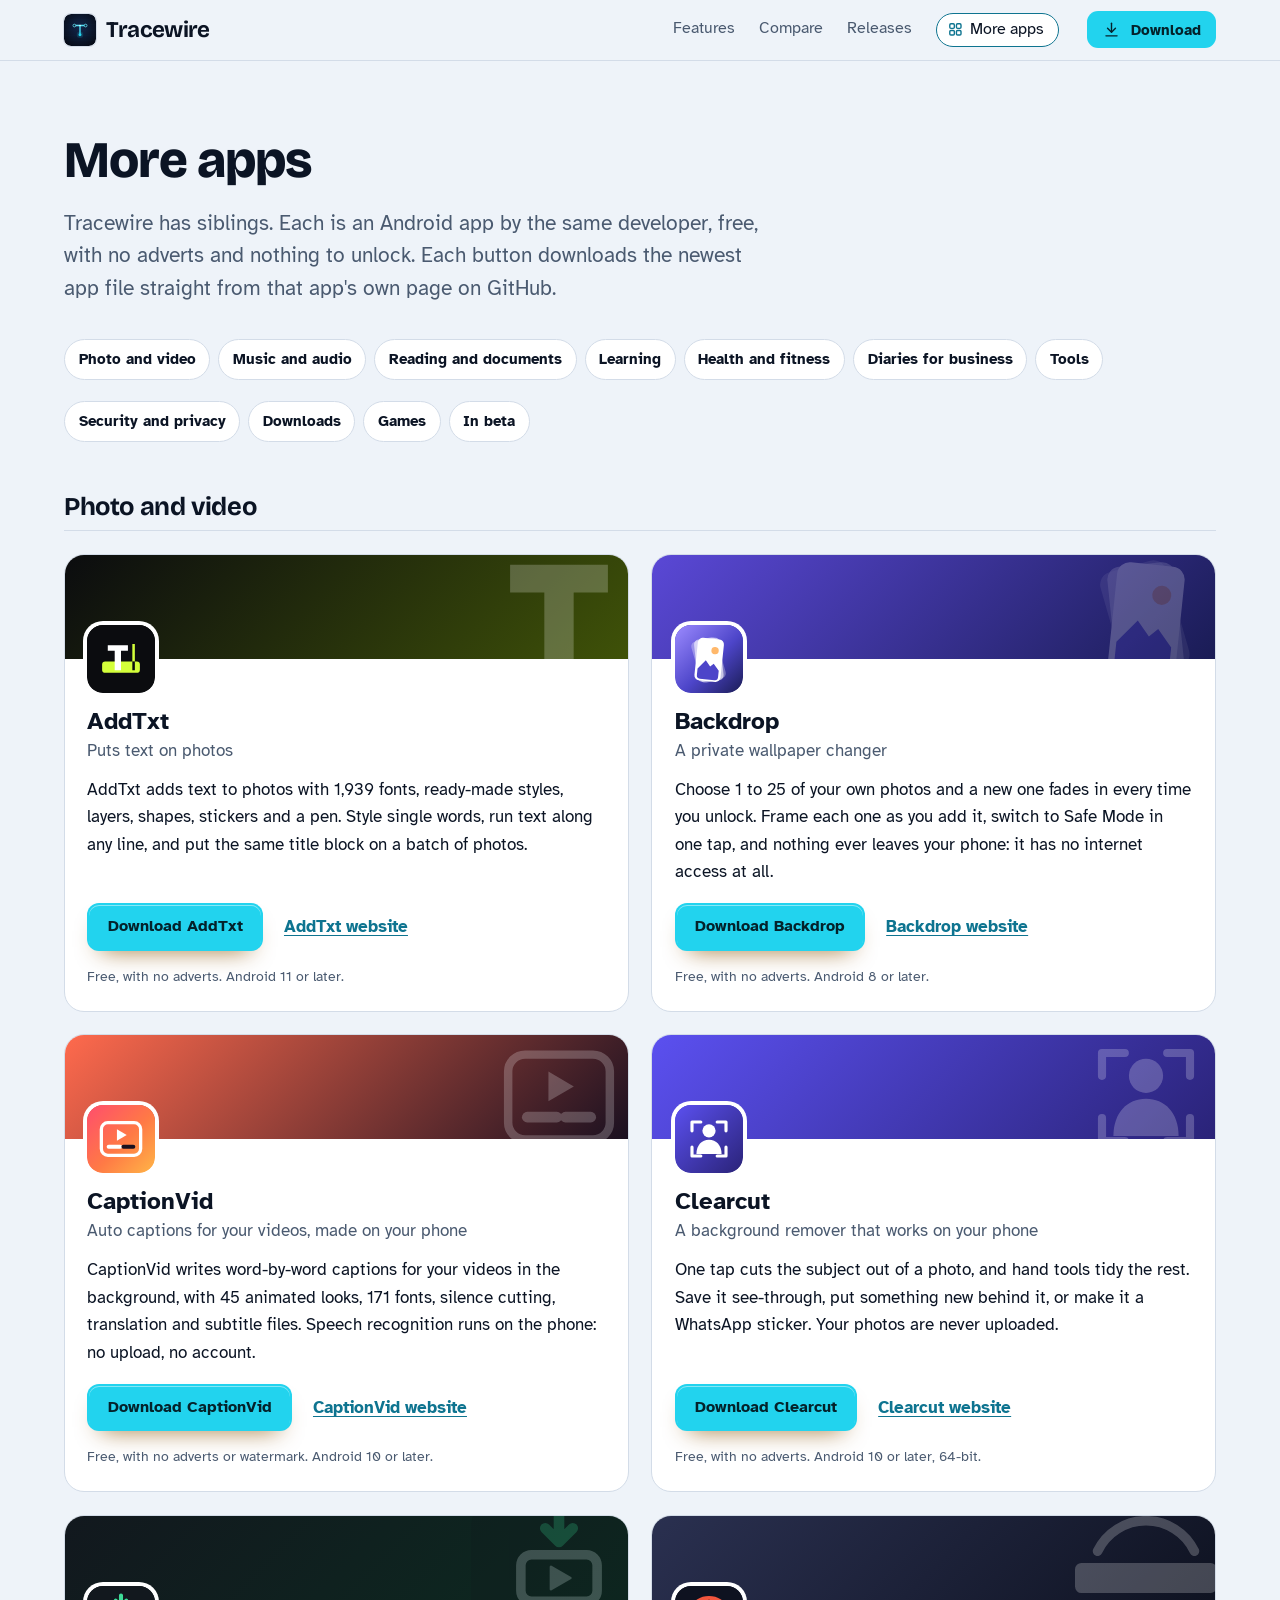
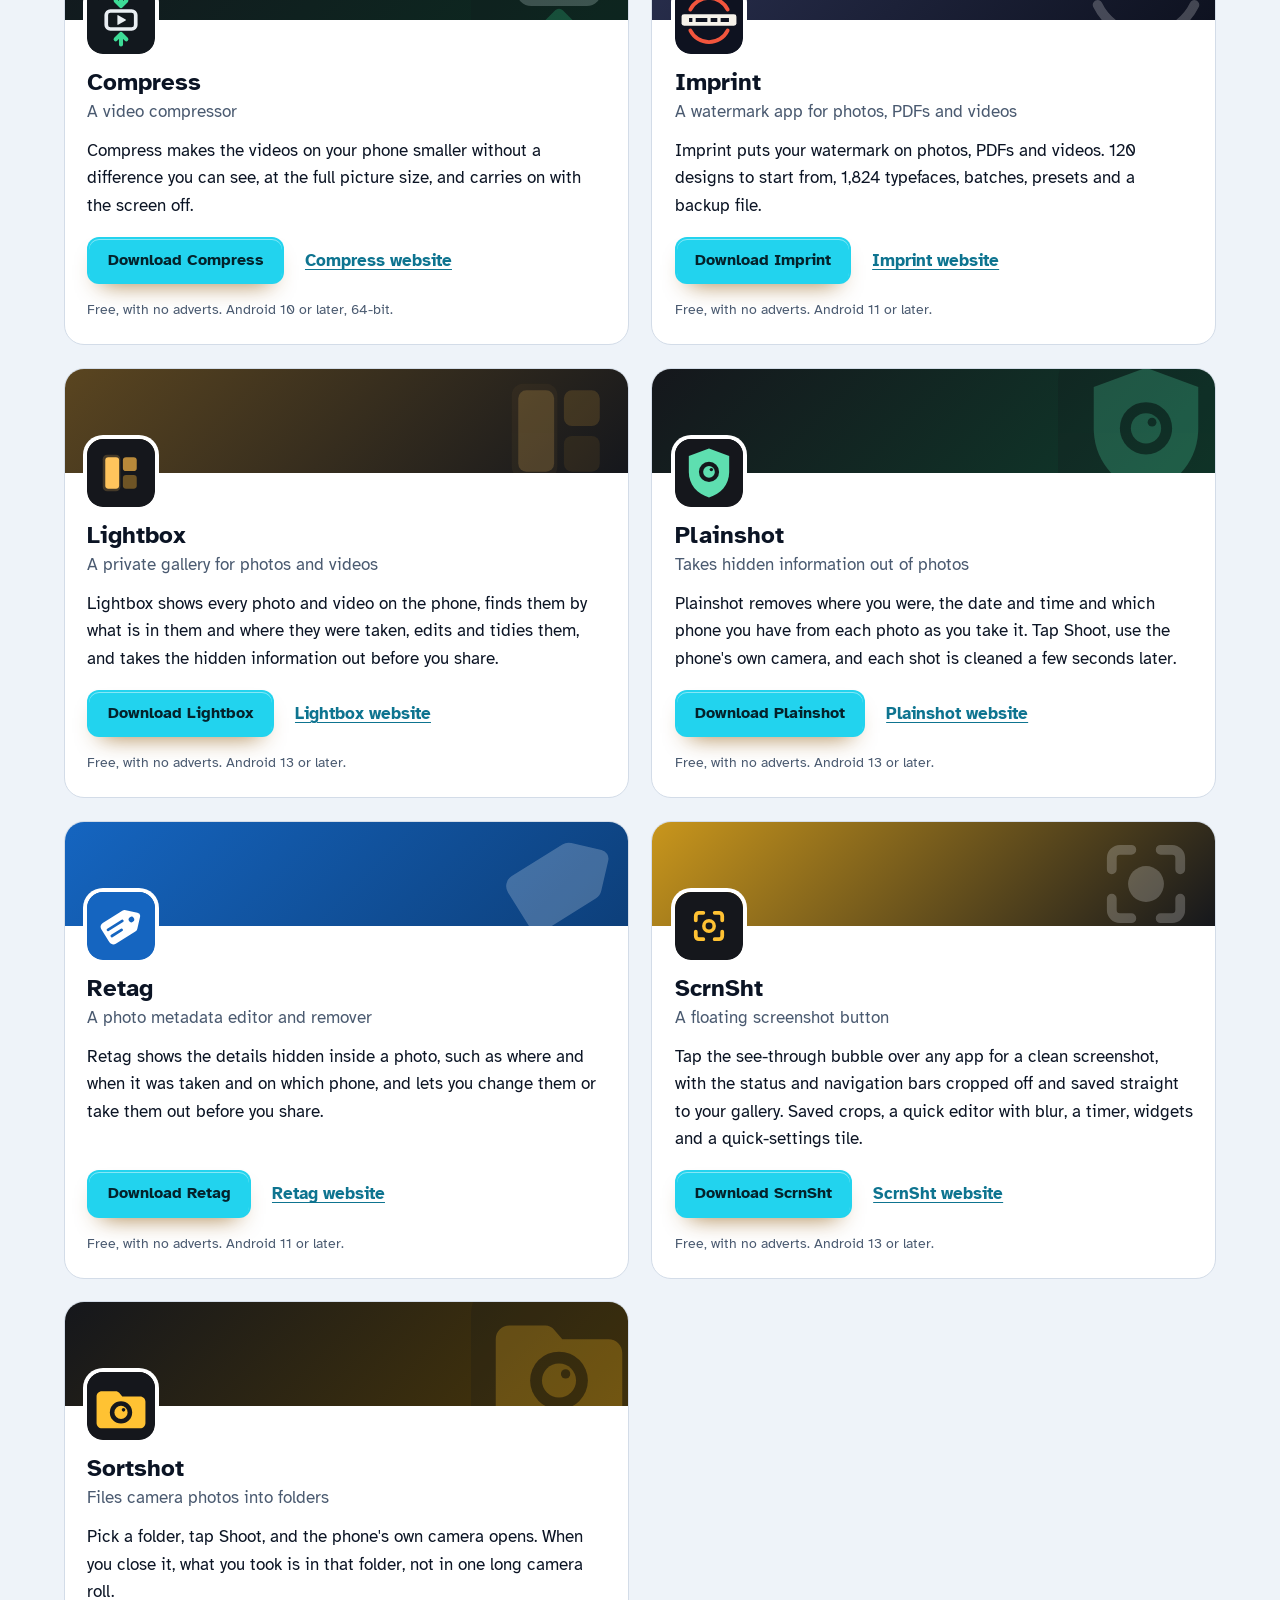
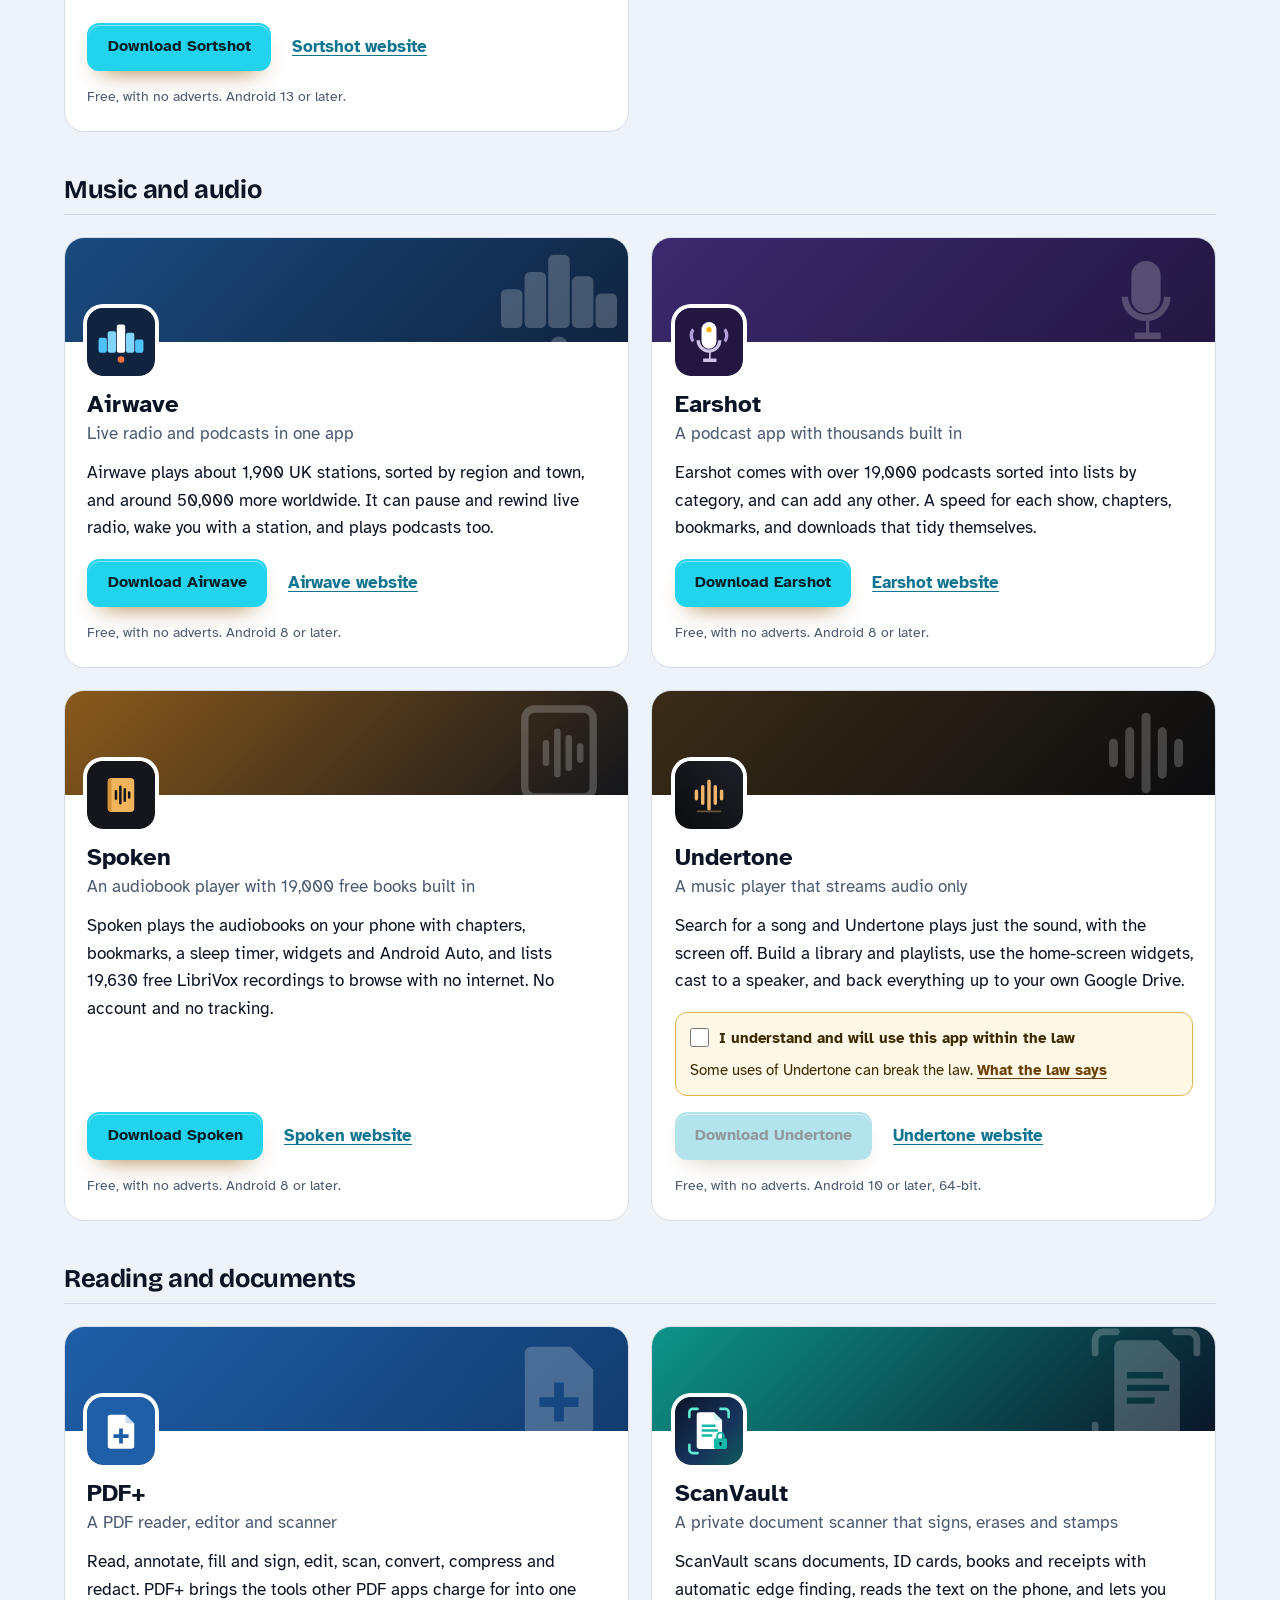
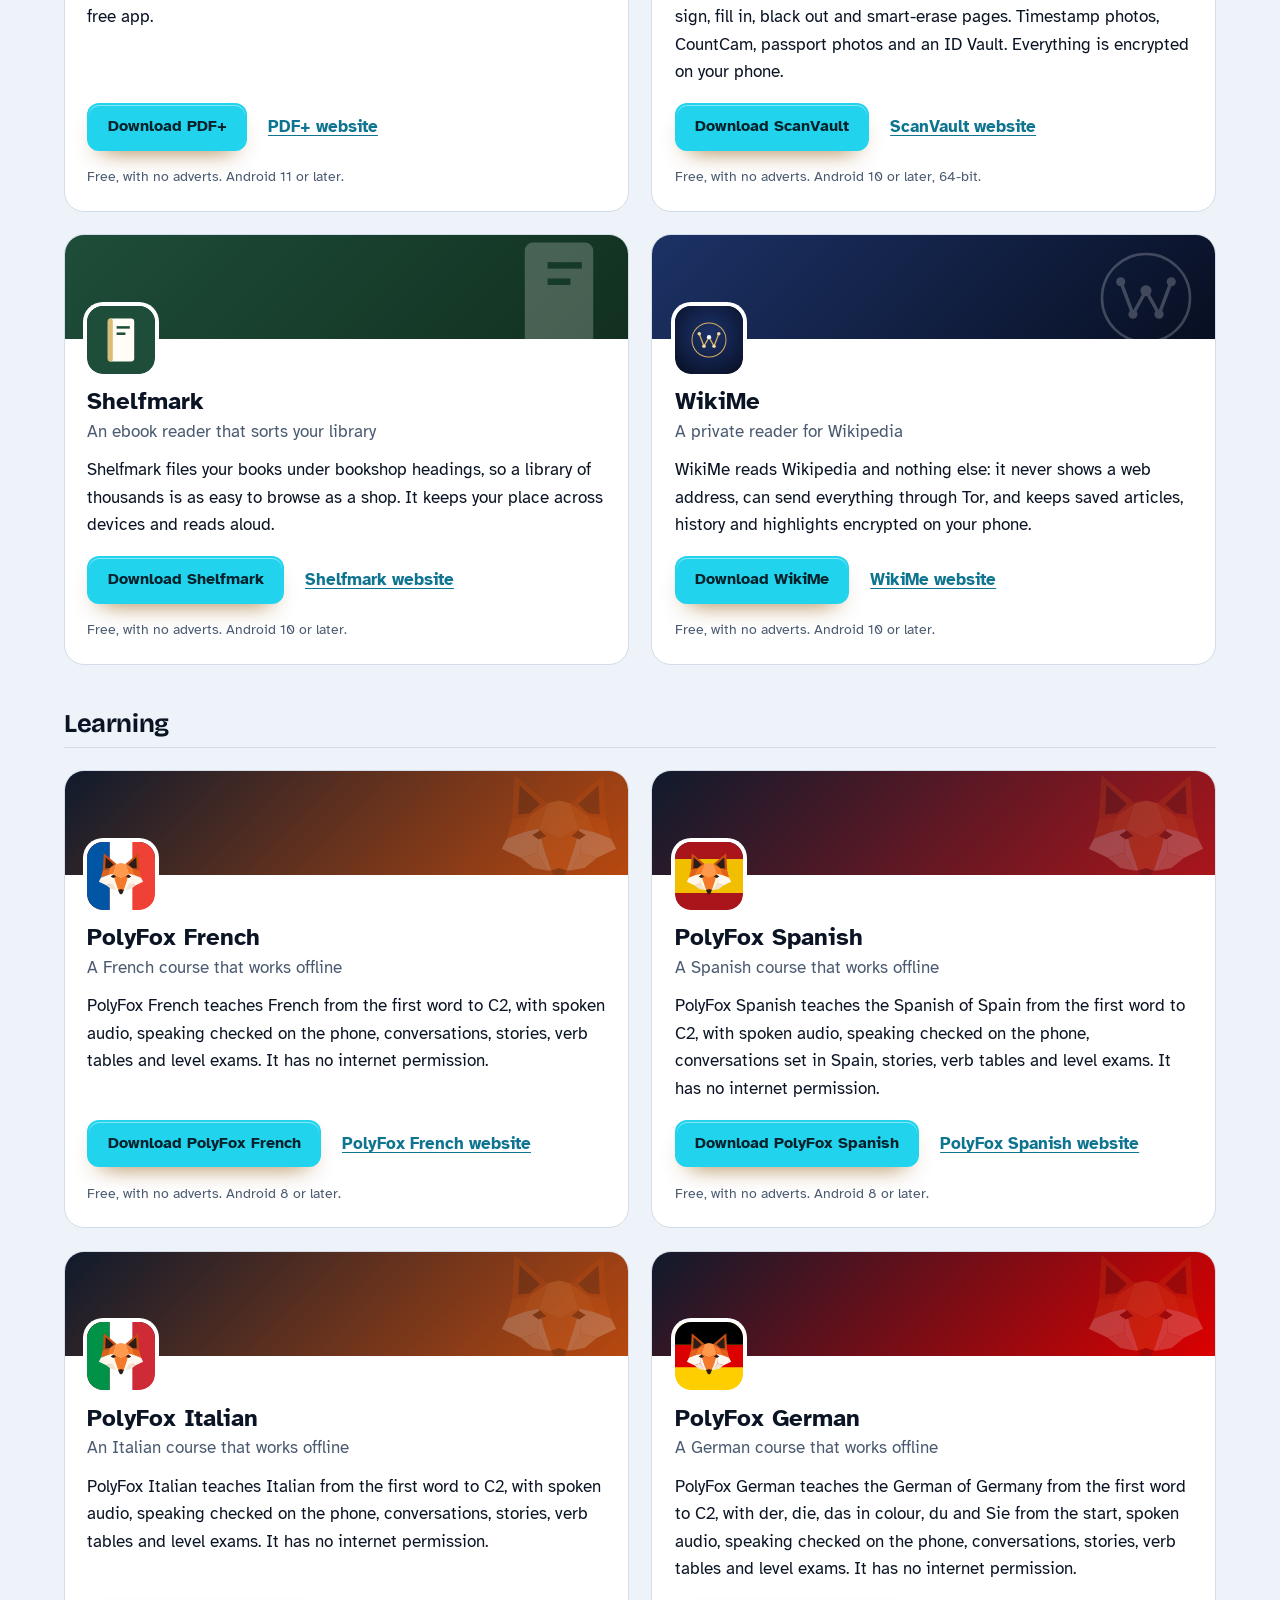
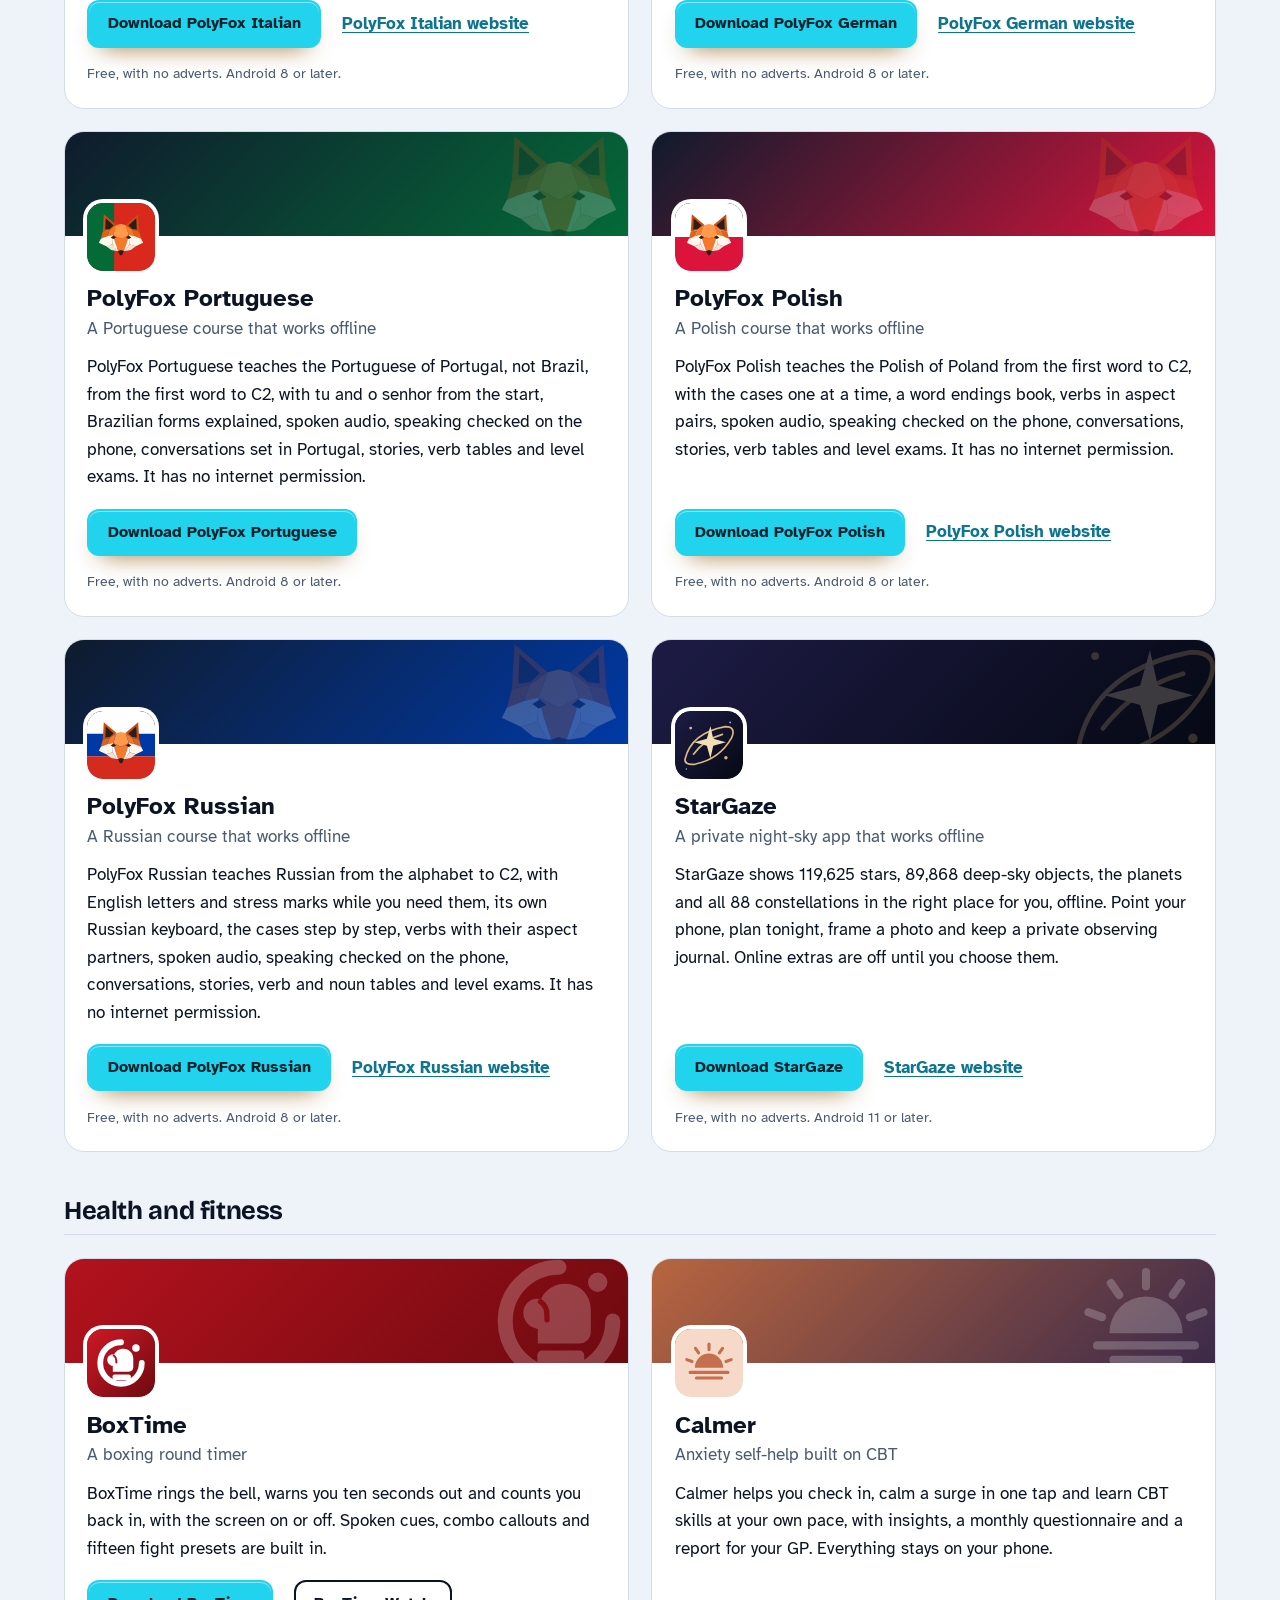
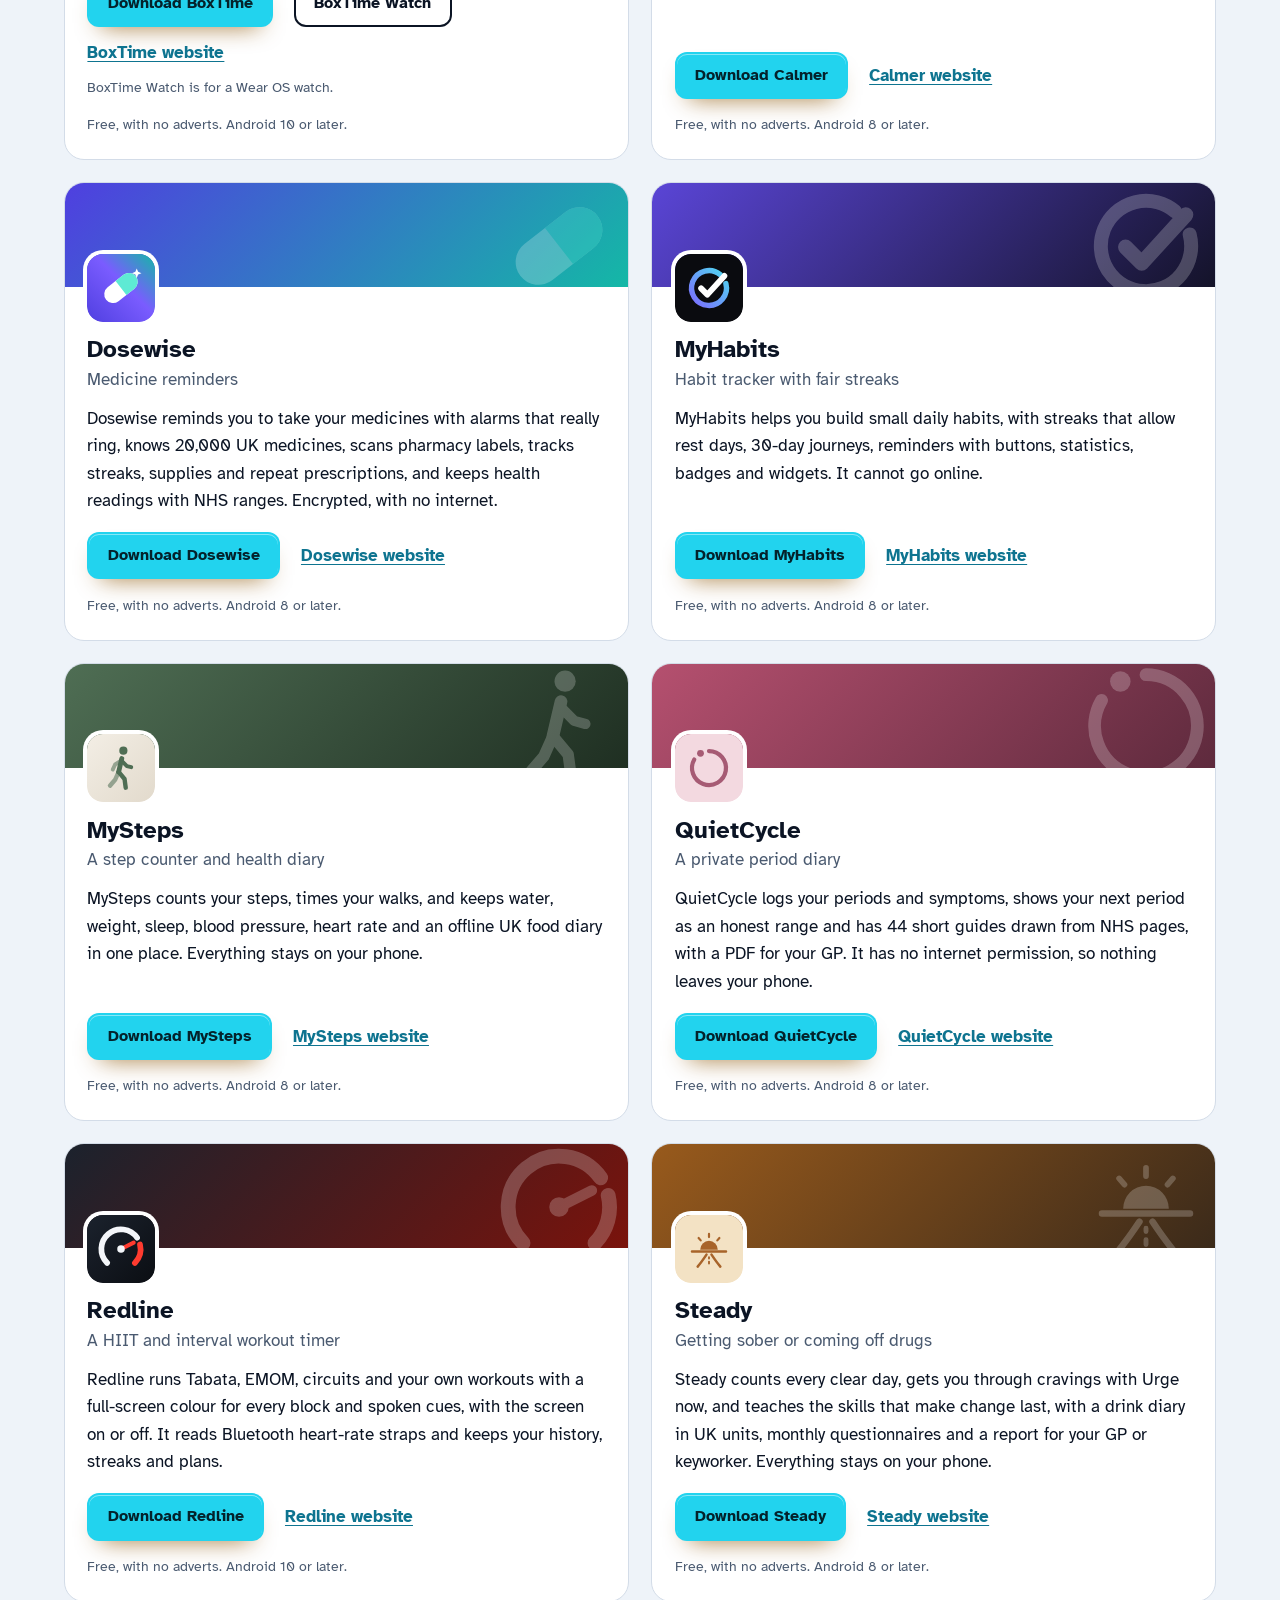
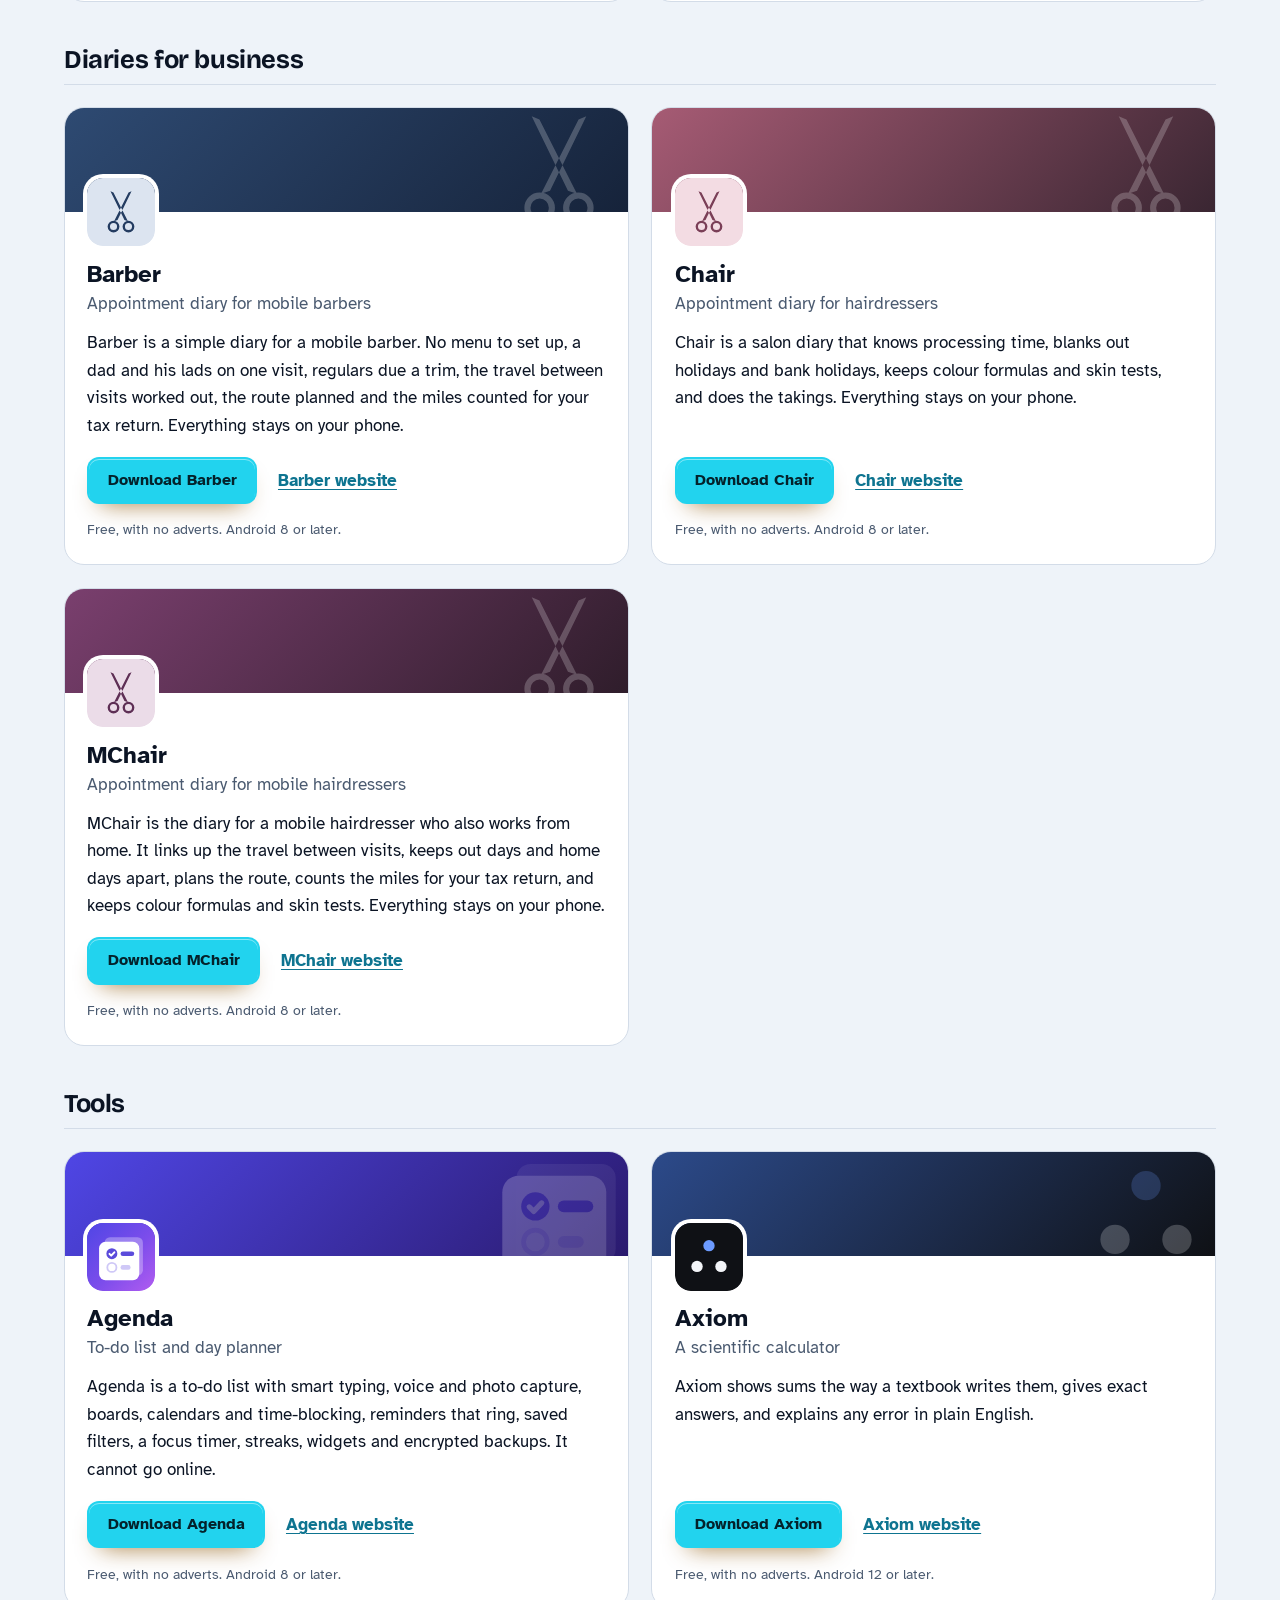
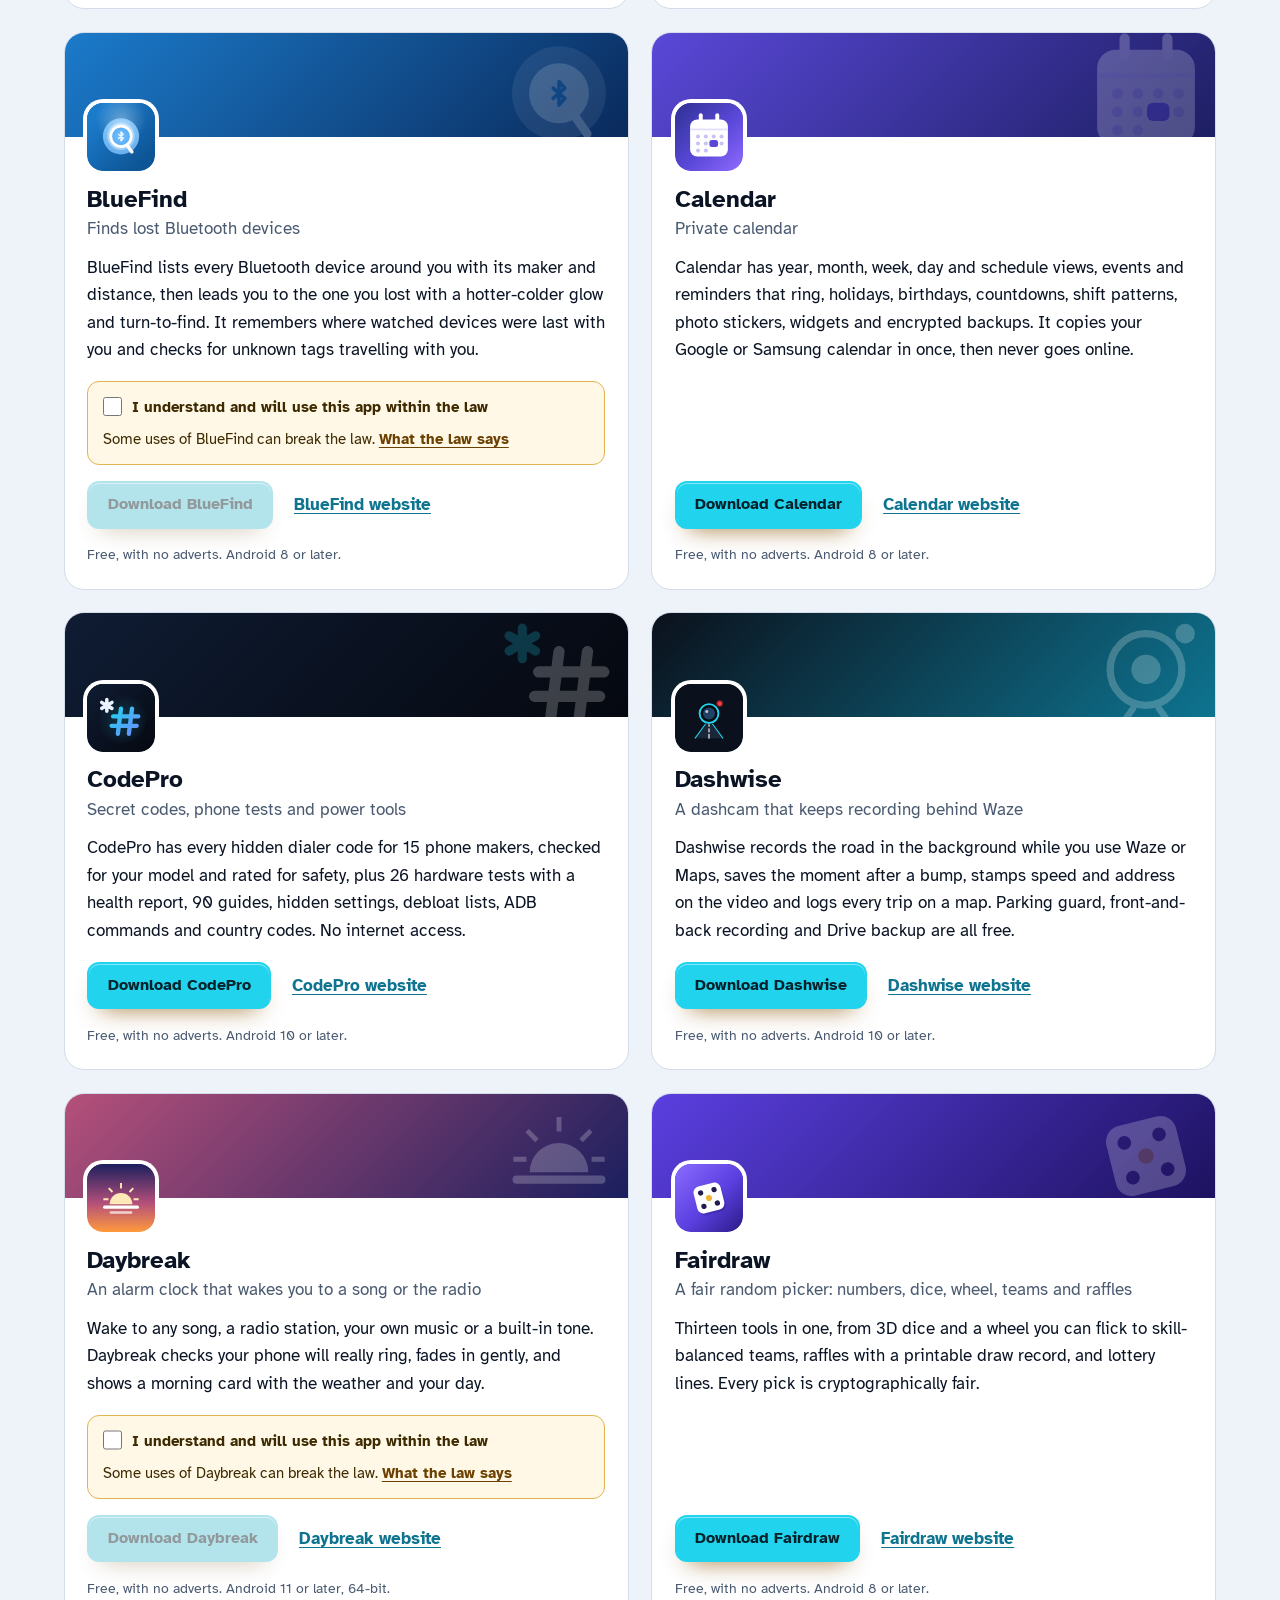
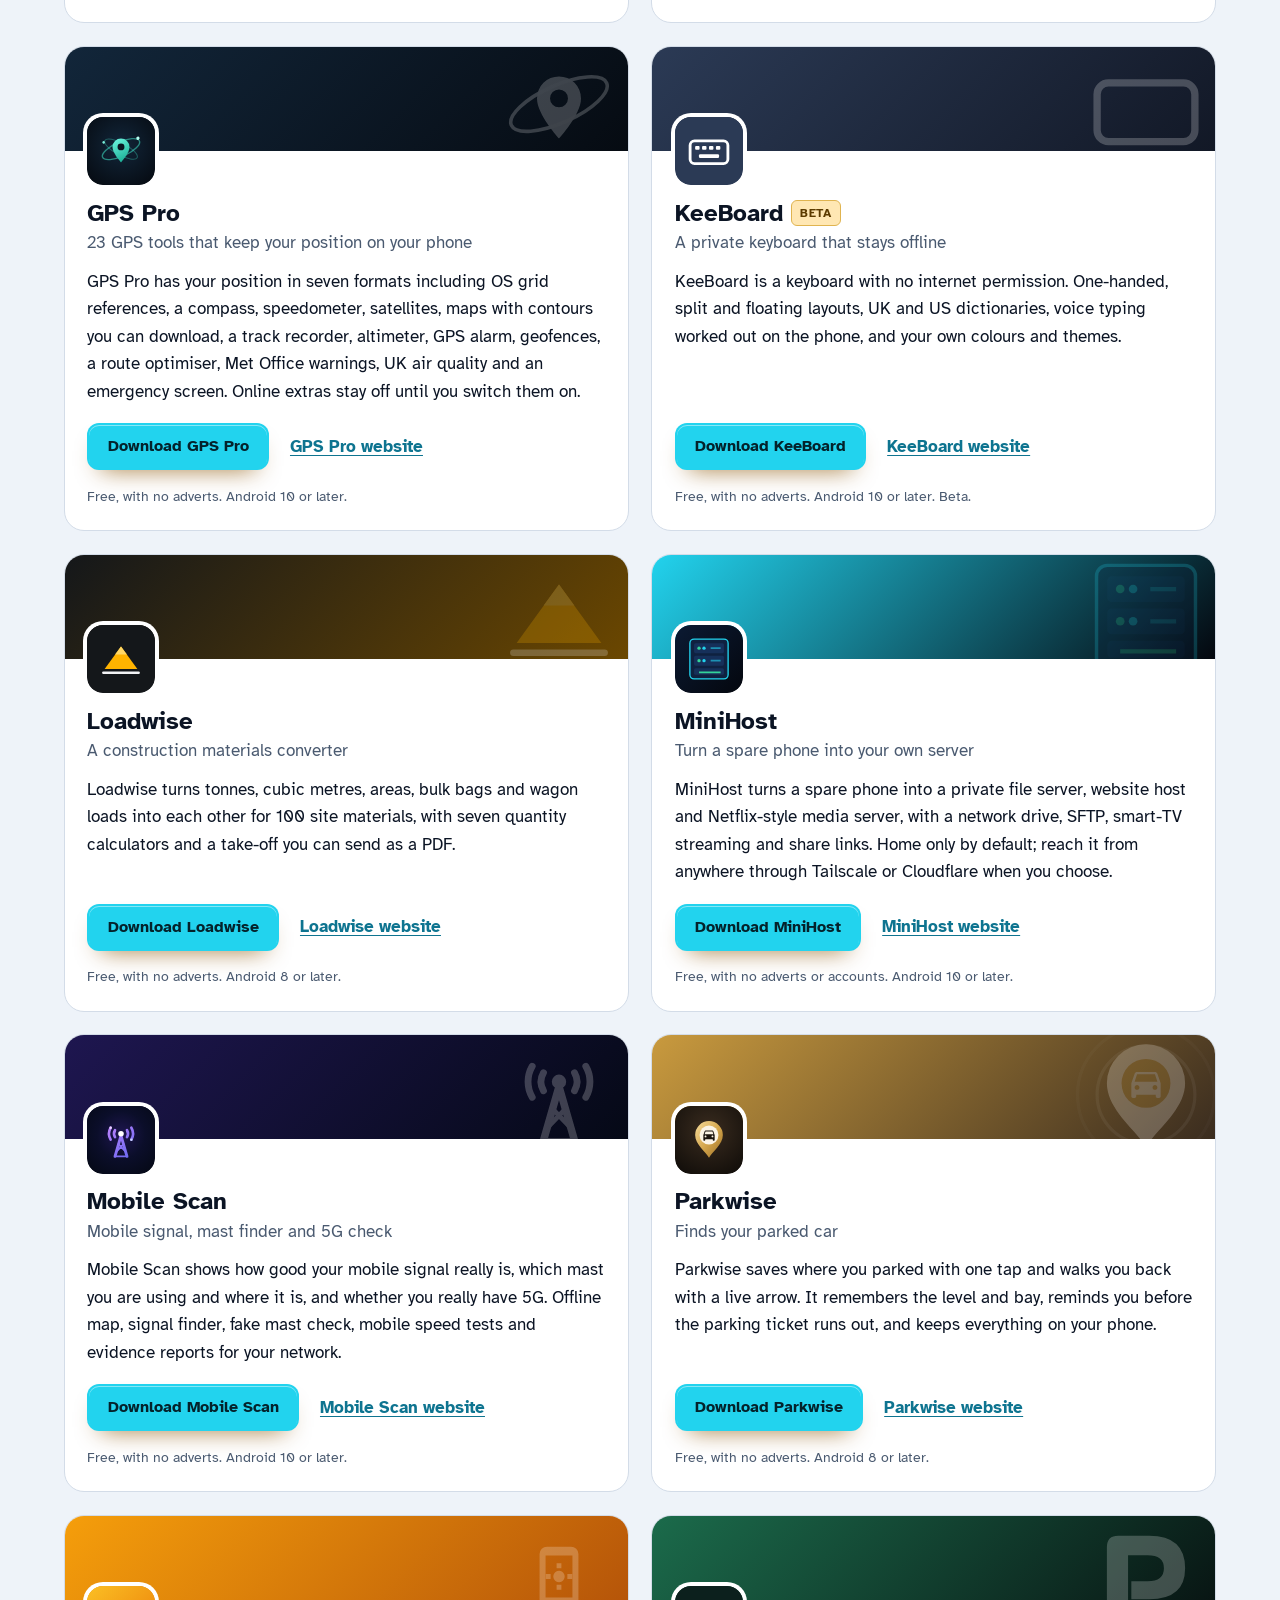
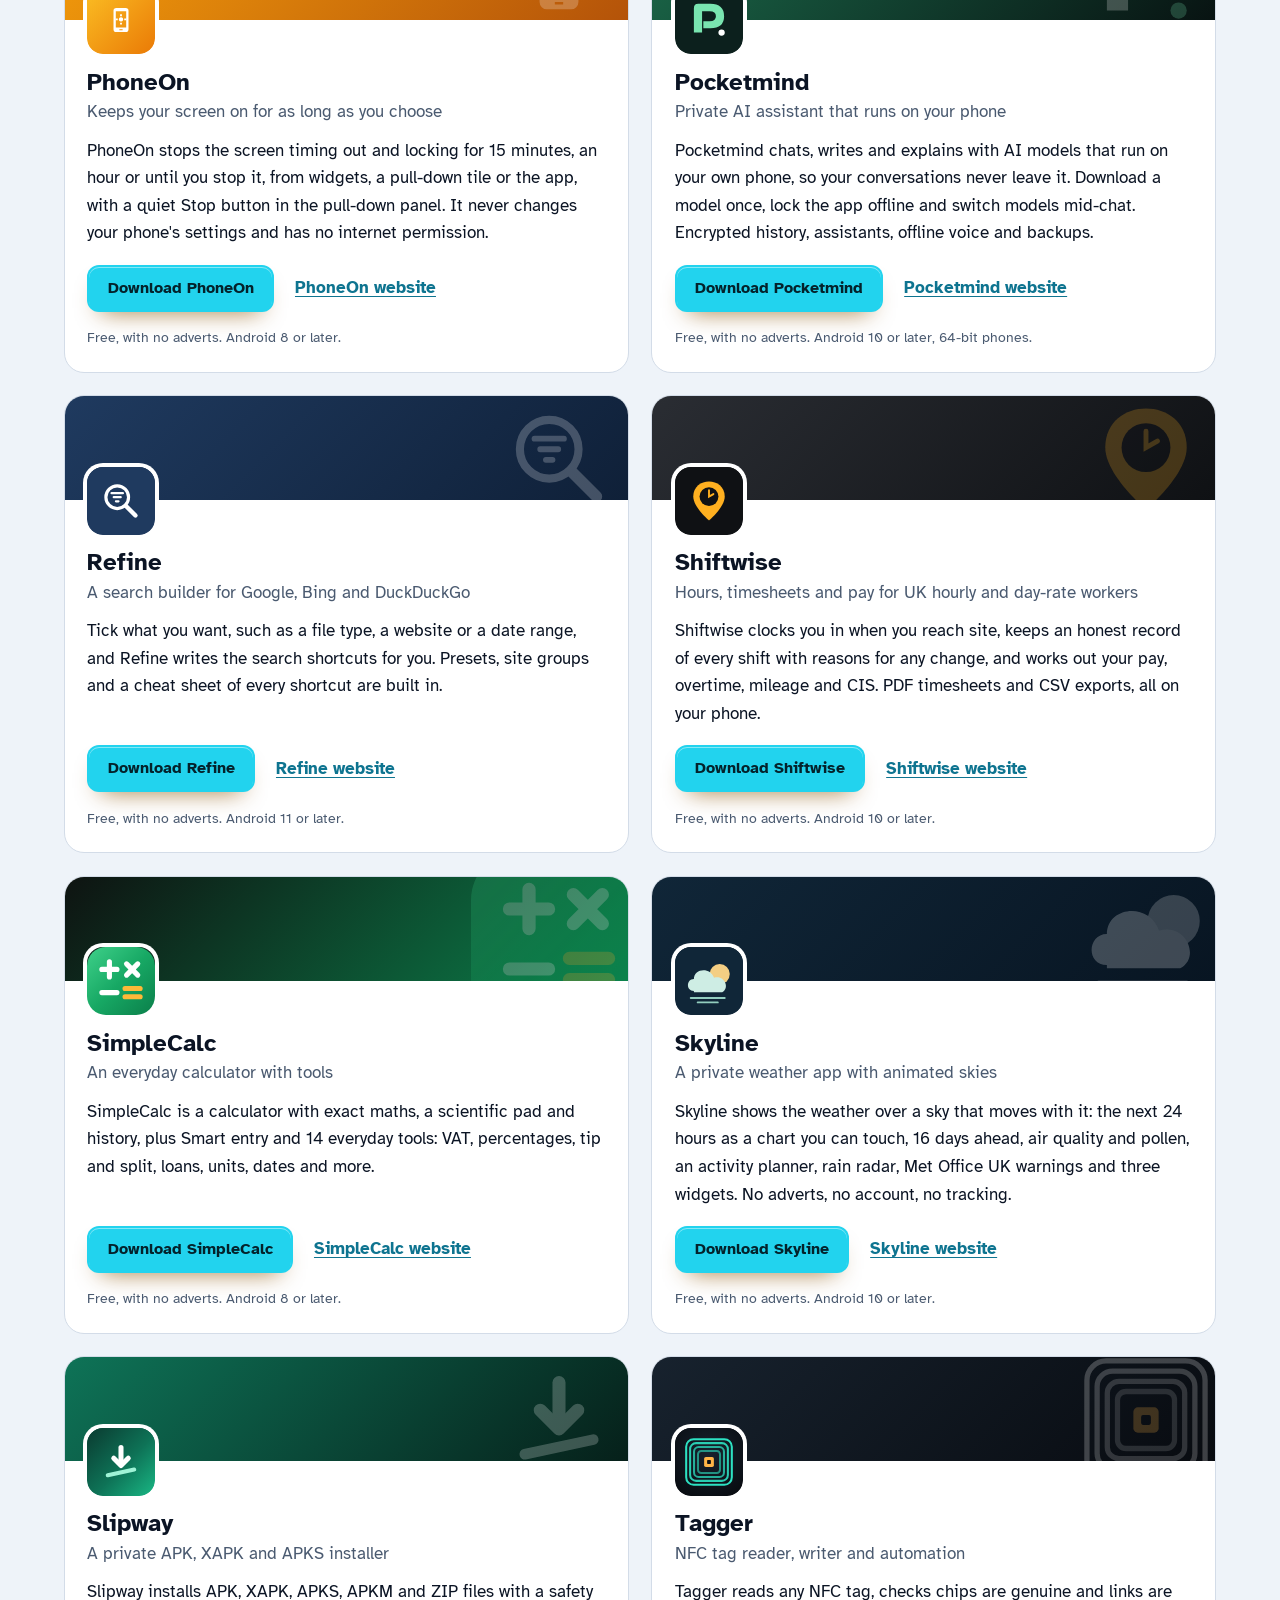
==== commit 6e24855e: "More apps: add Slipway" ====
--- a/more-apps.html
+++ b/more-apps.html
@@ -4,7 +4,7 @@
 <meta charset="utf-8">
 <meta name="viewport" content="width=device-width, initial-scale=1">
 <title>More free Android apps from the maker of Tracewire</title>
-<meta name="description" content="All 92 free Android apps from the maker of Tracewire, in one list by category, each with its download and a link to its website.">
+<meta name="description" content="All 93 free Android apps from the maker of Tracewire, in one list by category, each with its download and a link to its website.">
 <meta name="author" content="Jonathan Jackson">
 <link rel="canonical" href="https://customgpter.github.io/tracewire/more-apps.html">
 <meta name="theme-color" content="#eef3f9" media="(prefers-color-scheme: light)">
@@ -12,7 +12,7 @@
 <meta property="og:type" content="website">
 <meta property="og:site_name" content="Tracewire">
 <meta property="og:title" content="More free Android apps from the maker of Tracewire">
-<meta property="og:description" content="All 92 free Android apps from the maker of Tracewire, in one list by category, each with its download and a link to its website.">
+<meta property="og:description" content="All 93 free Android apps from the maker of Tracewire, in one list by category, each with its download and a link to its website.">
 <meta property="og:url" content="https://customgpter.github.io/tracewire/more-apps.html">
 <meta property="og:image" content="https://customgpter.github.io/tracewire/assets/og.png">
 <meta property="og:image:width" content="1200">
@@ -26,7 +26,7 @@
 <link rel="preload" href="./assets/fonts/atkinson-hyperlegible-latin-400-normal.woff2" as="font" type="font/woff2" crossorigin>
 <link rel="stylesheet" href="./assets/site.css?v=1">
 <link rel="stylesheet" href="./assets/house.css?v=1">
-<script type="application/ld+json">{"@context":"https://schema.org","@type":"ItemList","name":"Apps from the maker of Tracewire","url":"https://customgpter.github.io/tracewire/more-apps.html","itemListElement":[{"@type":"ListItem","position":1,"name":"AddTxt","url":"https://customgpter.github.io/addtxt/"},{"@type":"ListItem","position":2,"name":"Backdrop","url":"https://customgpter.github.io/backdrop/"},{"@type":"ListItem","position":3,"name":"CaptionVid","url":"https://customgpter.github.io/captionvid/"},{"@type":"ListItem","position":4,"name":"Clearcut","url":"https://customgpter.github.io/clearcut/"},{"@type":"ListItem","position":5,"name":"Compress","url":"https://customgpter.github.io/compress/"},{"@type":"ListItem","position":6,"name":"Imprint","url":"https://customgpter.github.io/imprint/"},{"@type":"ListItem","position":7,"name":"Lightbox","url":"https://customgpter.github.io/lightbox/"},{"@type":"ListItem","position":8,"name":"Plainshot","url":"https://customgpter.github.io/plainshot/"},{"@type":"ListItem","position":9,"name":"Retag","url":"https://customgpter.github.io/retag/"},{"@type":"ListItem","position":10,"name":"ScrnSht","url":"https://customgpter.github.io/scrnsht/"},{"@type":"ListItem","position":11,"name":"Sortshot","url":"https://customgpter.github.io/sortshot/"},{"@type":"ListItem","position":12,"name":"Airwave","url":"https://customgpter.github.io/airwave/"},{"@type":"ListItem","position":13,"name":"Earshot","url":"https://customgpter.github.io/earshot/"},{"@type":"ListItem","position":14,"name":"Spoken","url":"https://customgpter.github.io/spoken/"},{"@type":"ListItem","position":15,"name":"Undertone","url":"https://customgpter.github.io/undertone/"},{"@type":"ListItem","position":16,"name":"PDF+","url":"https://customgpter.github.io/pdfplus/"},{"@type":"ListItem","position":17,"name":"ScanVault","url":"https://customgpter.github.io/scanvault/"},{"@type":"ListItem","position":18,"name":"Shelfmark","url":"https://customgpter.github.io/shelfmark/"},{"@type":"ListItem","position":19,"name":"WikiMe","url":"https://customgpter.github.io/wikime/"},{"@type":"ListItem","position":20,"name":"PolyFox French","url":"https://customgpter.github.io/polyfox/"},{"@type":"ListItem","position":21,"name":"PolyFox German","url":"https://customgpter.github.io/polyfox-german/"},{"@type":"ListItem","position":22,"name":"PolyFox Polish","url":"https://customgpter.github.io/polyfox-polish/"},{"@type":"ListItem","position":23,"name":"PolyFox Russian","url":"https://customgpter.github.io/polyfox-russian/"},{"@type":"ListItem","position":24,"name":"StarGaze","url":"https://customgpter.github.io/stargaze/"},{"@type":"ListItem","position":25,"name":"BoxTime","url":"https://customgpter.github.io/boxtime/"},{"@type":"ListItem","position":26,"name":"Calmer","url":"https://customgpter.github.io/calmer/"},{"@type":"ListItem","position":27,"name":"Dosewise","url":"https://customgpter.github.io/dosewise/"},{"@type":"ListItem","position":28,"name":"MyHabits","url":"https://customgpter.github.io/myhabits/"},{"@type":"ListItem","position":29,"name":"MySteps","url":"https://customgpter.github.io/mysteps/"},{"@type":"ListItem","position":30,"name":"QuietCycle","url":"https://customgpter.github.io/quietcycle/"},{"@type":"ListItem","position":31,"name":"Redline","url":"https://customgpter.github.io/redline/"},{"@type":"ListItem","position":32,"name":"Steady","url":"https://customgpter.github.io/steady/"},{"@type":"ListItem","position":33,"name":"Barber","url":"https://customgpter.github.io/barber/"},{"@type":"ListItem","position":34,"name":"Chair","url":"https://customgpter.github.io/chair/"},{"@type":"ListItem","position":35,"name":"MChair","url":"https://customgpter.github.io/mchair/"},{"@type":"ListItem","position":36,"name":"Agenda","url":"https://customgpter.github.io/agenda/"},{"@type":"ListItem","position":37,"name":"Axiom","url":"https://customgpter.github.io/axiom/"},{"@type":"ListItem","position":38,"name":"BlueFind","url":"https://customgpter.github.io/bluefind/"},{"@type":"ListItem","position":39,"name":"Calendar","url":"https://customgpter.github.io/calendar/"},{"@type":"ListItem","position":40,"name":"CodePro","url":"https://customgpter.github.io/codepro/"},{"@type":"ListItem","position":41,"name":"Dashwise","url":"https://customgpter.github.io/dashwise/"},{"@type":"ListItem","position":42,"name":"Daybreak","url":"https://customgpter.github.io/daybreak/"},{"@type":"ListItem","position":43,"name":"Fairdraw","url":"https://customgpter.github.io/fairdraw/"},{"@type":"ListItem","position":44,"name":"GPS Pro","url":"https://customgpter.github.io/gpspro/"},{"@type":"ListItem","position":45,"name":"KeeBoard","url":"https://customgpter.github.io/keeboard/"},{"@type":"ListItem","position":46,"name":"Loadwise","url":"https://customgpter.github.io/loadwise/"},{"@type":"ListItem","position":47,"name":"MiniHost","url":"https://customgpter.github.io/minihost/"},{"@type":"ListItem","position":48,"name":"Mobile Scan","url":"https://customgpter.github.io/mobilescan/"},{"@type":"ListItem","position":49,"name":"Parkwise","url":"https://customgpter.github.io/parkwise/"},{"@type":"ListItem","position":50,"name":"Pocketmind","url":"https://customgpter.github.io/pocketmind/"},{"@type":"ListItem","position":51,"name":"Refine","url":"https://customgpter.github.io/refine/"},{"@type":"ListItem","position":52,"name":"Shiftwise","url":"https://customgpter.github.io/shiftwise/"},{"@type":"ListItem","position":53,"name":"SimpleCalc","url":"https://customgpter.github.io/simplecalc/"},{"@type":"ListItem","position":54,"name":"Skyline","url":"https://customgpter.github.io/skyline/"},{"@type":"ListItem","position":55,"name":"Tagger","url":"https://customgpter.github.io/tagger/"},{"@type":"ListItem","position":56,"name":"TotalClean","url":"https://customgpter.github.io/totalclean/"},{"@type":"ListItem","position":57,"name":"TVLink","url":"https://customgpter.github.io/tvlink/"},{"@type":"ListItem","position":58,"name":"Unbox","url":"https://customgpter.github.io/unbox/"},{"@type":"ListItem","position":59,"name":"WhatsKeep","url":"https://customgpter.github.io/whatskeep/"},{"@type":"ListItem","position":60,"name":"WiFi Scan","url":"https://customgpter.github.io/wifiscan/"},{"@type":"ListItem","position":61,"name":"Auditly","url":"https://customgpter.github.io/auditly/"},{"@type":"ListItem","position":62,"name":"Backchannel","url":"https://customgpter.github.io/backchannel/"},{"@type":"ListItem","position":63,"name":"ENotes","url":"https://customgpter.github.io/enotes/"},{"@type":"ListItem","position":64,"name":"FindMe","url":"https://customgpter.github.io/findme/"},{"@type":"ListItem","position":65,"name":"iLock","url":"https://customgpter.github.io/ilock/"},{"@type":"ListItem","position":66,"name":"ImSafe","url":"https://customgpter.github.io/imsafe/"},{"@type":"ListItem","position":67,"name":"IShred","url":"https://customgpter.github.io/ishred/"},{"@type":"ListItem","position":68,"name":"LockBox","url":"https://customgpter.github.io/lockbox/"},{"@type":"ListItem","position":69,"name":"PassVault","url":"https://customgpter.github.io/passvault/"},{"@type":"ListItem","position":70,"name":"SpyFind","url":"https://customgpter.github.io/spyfind/"},{"@type":"ListItem","position":71,"name":"TextWipe","url":"https://customgpter.github.io/textwipe/"},{"@type":"ListItem","position":72,"name":"Tracewire","url":"https://customgpter.github.io/tracewire/"},{"@type":"ListItem","position":73,"name":"Vigil","url":"https://customgpter.github.io/vigil/"},{"@type":"ListItem","position":74,"name":"Grab","url":"https://customgpter.github.io/grab/"},{"@type":"ListItem","position":75,"name":"Swarm","url":"https://customgpter.github.io/swarm/"},{"@type":"ListItem","position":76,"name":"Plane Games","url":"https://customgpter.github.io/plane-games/"},{"@type":"ListItem","position":77,"name":"Ninefold","url":"https://customgpter.github.io/ninefold/"},{"@type":"ListItem","position":78,"name":"Cubewise","url":"https://customgpter.github.io/cubewise/"},{"@type":"ListItem","position":79,"name":"Tilewise","url":"https://customgpter.github.io/tilewise/"},{"@type":"ListItem","position":80,"name":"Letterwise","url":"https://customgpter.github.io/letterwise/"},{"@type":"ListItem","position":81,"name":"Kingside","url":"https://customgpter.github.io/kingside/"},{"@type":"ListItem","position":82,"name":"Deckhand","url":"https://customgpter.github.io/deckhand/"},{"@type":"ListItem","position":83,"name":"SNESForge","url":"https://customgpter.github.io/snesforge/"},{"@type":"ListItem","position":84,"name":"Fame Boy","url":"https://customgpter.github.io/fameboy/"},{"@type":"ListItem","position":85,"name":"PSPPro","url":"https://customgpter.github.io/psppro/"},{"@type":"ListItem","position":86,"name":"MegaGen","url":"https://customgpter.github.io/megagen/"},{"@type":"ListItem","position":87,"name":"QVR","url":"https://customgpter.github.io/qvr/"},{"@type":"ListItem","position":88,"name":"QVR Watch","url":"https://customgpter.github.io/qvr-watch/"},{"@type":"ListItem","position":89,"name":"QVRLite","url":"https://customgpter.github.io/qvrlite/"},{"@type":"ListItem","position":90,"name":"Onionz","url":"https://customgpter.github.io/onionz/"},{"@type":"ListItem","position":91,"name":"OnionzWeb","url":"https://customgpter.github.io/onionzweb/"}]}</script>
+<script type="application/ld+json">{"@context":"https://schema.org","@type":"ItemList","name":"Apps from the maker of Tracewire","url":"https://customgpter.github.io/tracewire/more-apps.html","itemListElement":[{"@type":"ListItem","position":1,"name":"AddTxt","url":"https://customgpter.github.io/addtxt/"},{"@type":"ListItem","position":2,"name":"Backdrop","url":"https://customgpter.github.io/backdrop/"},{"@type":"ListItem","position":3,"name":"CaptionVid","url":"https://customgpter.github.io/captionvid/"},{"@type":"ListItem","position":4,"name":"Clearcut","url":"https://customgpter.github.io/clearcut/"},{"@type":"ListItem","position":5,"name":"Compress","url":"https://customgpter.github.io/compress/"},{"@type":"ListItem","position":6,"name":"Imprint","url":"https://customgpter.github.io/imprint/"},{"@type":"ListItem","position":7,"name":"Lightbox","url":"https://customgpter.github.io/lightbox/"},{"@type":"ListItem","position":8,"name":"Plainshot","url":"https://customgpter.github.io/plainshot/"},{"@type":"ListItem","position":9,"name":"Retag","url":"https://customgpter.github.io/retag/"},{"@type":"ListItem","position":10,"name":"ScrnSht","url":"https://customgpter.github.io/scrnsht/"},{"@type":"ListItem","position":11,"name":"Sortshot","url":"https://customgpter.github.io/sortshot/"},{"@type":"ListItem","position":12,"name":"Airwave","url":"https://customgpter.github.io/airwave/"},{"@type":"ListItem","position":13,"name":"Earshot","url":"https://customgpter.github.io/earshot/"},{"@type":"ListItem","position":14,"name":"Spoken","url":"https://customgpter.github.io/spoken/"},{"@type":"ListItem","position":15,"name":"Undertone","url":"https://customgpter.github.io/undertone/"},{"@type":"ListItem","position":16,"name":"PDF+","url":"https://customgpter.github.io/pdfplus/"},{"@type":"ListItem","position":17,"name":"ScanVault","url":"https://customgpter.github.io/scanvault/"},{"@type":"ListItem","position":18,"name":"Shelfmark","url":"https://customgpter.github.io/shelfmark/"},{"@type":"ListItem","position":19,"name":"WikiMe","url":"https://customgpter.github.io/wikime/"},{"@type":"ListItem","position":20,"name":"PolyFox French","url":"https://customgpter.github.io/polyfox/"},{"@type":"ListItem","position":21,"name":"PolyFox German","url":"https://customgpter.github.io/polyfox-german/"},{"@type":"ListItem","position":22,"name":"PolyFox Polish","url":"https://customgpter.github.io/polyfox-polish/"},{"@type":"ListItem","position":23,"name":"PolyFox Russian","url":"https://customgpter.github.io/polyfox-russian/"},{"@type":"ListItem","position":24,"name":"StarGaze","url":"https://customgpter.github.io/stargaze/"},{"@type":"ListItem","position":25,"name":"BoxTime","url":"https://customgpter.github.io/boxtime/"},{"@type":"ListItem","position":26,"name":"Calmer","url":"https://customgpter.github.io/calmer/"},{"@type":"ListItem","position":27,"name":"Dosewise","url":"https://customgpter.github.io/dosewise/"},{"@type":"ListItem","position":28,"name":"MyHabits","url":"https://customgpter.github.io/myhabits/"},{"@type":"ListItem","position":29,"name":"MySteps","url":"https://customgpter.github.io/mysteps/"},{"@type":"ListItem","position":30,"name":"QuietCycle","url":"https://customgpter.github.io/quietcycle/"},{"@type":"ListItem","position":31,"name":"Redline","url":"https://customgpter.github.io/redline/"},{"@type":"ListItem","position":32,"name":"Steady","url":"https://customgpter.github.io/steady/"},{"@type":"ListItem","position":33,"name":"Barber","url":"https://customgpter.github.io/barber/"},{"@type":"ListItem","position":34,"name":"Chair","url":"https://customgpter.github.io/chair/"},{"@type":"ListItem","position":35,"name":"MChair","url":"https://customgpter.github.io/mchair/"},{"@type":"ListItem","position":36,"name":"Agenda","url":"https://customgpter.github.io/agenda/"},{"@type":"ListItem","position":37,"name":"Axiom","url":"https://customgpter.github.io/axiom/"},{"@type":"ListItem","position":38,"name":"BlueFind","url":"https://customgpter.github.io/bluefind/"},{"@type":"ListItem","position":39,"name":"Calendar","url":"https://customgpter.github.io/calendar/"},{"@type":"ListItem","position":40,"name":"CodePro","url":"https://customgpter.github.io/codepro/"},{"@type":"ListItem","position":41,"name":"Dashwise","url":"https://customgpter.github.io/dashwise/"},{"@type":"ListItem","position":42,"name":"Daybreak","url":"https://customgpter.github.io/daybreak/"},{"@type":"ListItem","position":43,"name":"Fairdraw","url":"https://customgpter.github.io/fairdraw/"},{"@type":"ListItem","position":44,"name":"GPS Pro","url":"https://customgpter.github.io/gpspro/"},{"@type":"ListItem","position":45,"name":"KeeBoard","url":"https://customgpter.github.io/keeboard/"},{"@type":"ListItem","position":46,"name":"Loadwise","url":"https://customgpter.github.io/loadwise/"},{"@type":"ListItem","position":47,"name":"MiniHost","url":"https://customgpter.github.io/minihost/"},{"@type":"ListItem","position":48,"name":"Mobile Scan","url":"https://customgpter.github.io/mobilescan/"},{"@type":"ListItem","position":49,"name":"Parkwise","url":"https://customgpter.github.io/parkwise/"},{"@type":"ListItem","position":50,"name":"Pocketmind","url":"https://customgpter.github.io/pocketmind/"},{"@type":"ListItem","position":51,"name":"Refine","url":"https://customgpter.github.io/refine/"},{"@type":"ListItem","position":52,"name":"Shiftwise","url":"https://customgpter.github.io/shiftwise/"},{"@type":"ListItem","position":53,"name":"SimpleCalc","url":"https://customgpter.github.io/simplecalc/"},{"@type":"ListItem","position":54,"name":"Skyline","url":"https://customgpter.github.io/skyline/"},{"@type":"ListItem","position":55,"name":"Slipway","url":"https://customgpter.github.io/slipway/"},{"@type":"ListItem","position":56,"name":"Tagger","url":"https://customgpter.github.io/tagger/"},{"@type":"ListItem","position":57,"name":"TotalClean","url":"https://customgpter.github.io/totalclean/"},{"@type":"ListItem","position":58,"name":"TVLink","url":"https://customgpter.github.io/tvlink/"},{"@type":"ListItem","position":59,"name":"Unbox","url":"https://customgpter.github.io/unbox/"},{"@type":"ListItem","position":60,"name":"WhatsKeep","url":"https://customgpter.github.io/whatskeep/"},{"@type":"ListItem","position":61,"name":"WiFi Scan","url":"https://customgpter.github.io/wifiscan/"},{"@type":"ListItem","position":62,"name":"Auditly","url":"https://customgpter.github.io/auditly/"},{"@type":"ListItem","position":63,"name":"Backchannel","url":"https://customgpter.github.io/backchannel/"},{"@type":"ListItem","position":64,"name":"ENotes","url":"https://customgpter.github.io/enotes/"},{"@type":"ListItem","position":65,"name":"FindMe","url":"https://customgpter.github.io/findme/"},{"@type":"ListItem","position":66,"name":"iLock","url":"https://customgpter.github.io/ilock/"},{"@type":"ListItem","position":67,"name":"ImSafe","url":"https://customgpter.github.io/imsafe/"},{"@type":"ListItem","position":68,"name":"IShred","url":"https://customgpter.github.io/ishred/"},{"@type":"ListItem","position":69,"name":"LockBox","url":"https://customgpter.github.io/lockbox/"},{"@type":"ListItem","position":70,"name":"PassVault","url":"https://customgpter.github.io/passvault/"},{"@type":"ListItem","position":71,"name":"SpyFind","url":"https://customgpter.github.io/spyfind/"},{"@type":"ListItem","position":72,"name":"TextWipe","url":"https://customgpter.github.io/textwipe/"},{"@type":"ListItem","position":73,"name":"Tracewire","url":"https://customgpter.github.io/tracewire/"},{"@type":"ListItem","position":74,"name":"Vigil","url":"https://customgpter.github.io/vigil/"},{"@type":"ListItem","position":75,"name":"Grab","url":"https://customgpter.github.io/grab/"},{"@type":"ListItem","position":76,"name":"Swarm","url":"https://customgpter.github.io/swarm/"},{"@type":"ListItem","position":77,"name":"Plane Games","url":"https://customgpter.github.io/plane-games/"},{"@type":"ListItem","position":78,"name":"Ninefold","url":"https://customgpter.github.io/ninefold/"},{"@type":"ListItem","position":79,"name":"Cubewise","url":"https://customgpter.github.io/cubewise/"},{"@type":"ListItem","position":80,"name":"Tilewise","url":"https://customgpter.github.io/tilewise/"},{"@type":"ListItem","position":81,"name":"Letterwise","url":"https://customgpter.github.io/letterwise/"},{"@type":"ListItem","position":82,"name":"Kingside","url":"https://customgpter.github.io/kingside/"},{"@type":"ListItem","position":83,"name":"Deckhand","url":"https://customgpter.github.io/deckhand/"},{"@type":"ListItem","position":84,"name":"SNESForge","url":"https://customgpter.github.io/snesforge/"},{"@type":"ListItem","position":85,"name":"Fame Boy","url":"https://customgpter.github.io/fameboy/"},{"@type":"ListItem","position":86,"name":"PSPPro","url":"https://customgpter.github.io/psppro/"},{"@type":"ListItem","position":87,"name":"MegaGen","url":"https://customgpter.github.io/megagen/"},{"@type":"ListItem","position":88,"name":"QVR","url":"https://customgpter.github.io/qvr/"},{"@type":"ListItem","position":89,"name":"QVR Watch","url":"https://customgpter.github.io/qvr-watch/"},{"@type":"ListItem","position":90,"name":"QVRLite","url":"https://customgpter.github.io/qvrlite/"},{"@type":"ListItem","position":91,"name":"Onionz","url":"https://customgpter.github.io/onionz/"},{"@type":"ListItem","position":92,"name":"OnionzWeb","url":"https://customgpter.github.io/onionzweb/"}]}</script>
 <link rel="stylesheet" href="./assets/apps-list.css?v=1">
 <script src="./assets/apps-list.js?v=1" defer></script>
 </head>
@@ -102,7 +102,7 @@
 <li class="mapp" style="--b:#2a2d33;--b2:#0f1114"><div class="mapp-cover" aria-hidden="true"><svg viewBox="0 0 108 108"><path d="M54 85C54 85 29 64 29 47C29 15 79 15 79 47C79 64 54 85 54 85Z" fill="#FFB020"/><circle cx="54" cy="47" r="15" fill="#0F1114"/><path d="M54 37V47L61 43" stroke="#FFB020" stroke-width="3" stroke-linecap="round" fill="none"/></svg></div><div class="mapp-body"><svg class="mapp-icon" viewBox="0 0 108 108" aria-hidden="true"><rect width="108" height="108" rx="24" fill="#0F1114"/><path d="M54 85C54 85 29 64 29 47C29 15 79 15 79 47C79 64 54 85 54 85Z" fill="#FFB020"/><circle cx="54" cy="47" r="15" fill="#0F1114"/><path d="M54 37V47L61 43" stroke="#FFB020" stroke-width="3" stroke-linecap="round" fill="none"/></svg><h3>Shiftwise</h3><p class="mapp-kind">Hours, timesheets and pay for UK hourly and day-rate workers</p><p class="mapp-say">Shiftwise clocks you in when you reach site, keeps an honest record of every shift with reasons for any change, and works out your pay, overtime, mileage and CIS. PDF timesheets and CSV exports, all on your phone.</p><p class="mapp-go"><a class="button" href="https://github.com/CustomGPTer/shiftwise/releases/latest/download/Shiftwise.apk">Download Shiftwise</a><a class="mapp-site" href="https://customgpter.github.io/shiftwise/">Shiftwise website</a></p><p class="mapp-needs">Free, with no adverts. Android 10 or later.</p></div></li>
 <li class="mapp" style="--b:#0e1311;--b2:#0b7f4a"><div class="mapp-cover" aria-hidden="true"><svg viewBox="0 0 108 108"><rect width="108" height="108" rx="30" fill="url(#scgc)"/><defs><linearGradient id="scgc" x1="0" y1="0" x2="1" y2="1"><stop offset="0" stop-color="#3fd18a"/><stop offset=".5" stop-color="#17a864"/><stop offset="1" stop-color="#0b7f4a"/></linearGradient></defs><g stroke-width="8.1" stroke-linecap="round" fill="none"><path stroke="#fff" d="M23.6 35.6h24M35.6 23.6v24M62.8 26.8l17.8 17.8M62.8 44.6l17.8-17.8M23.6 72.4h24"/><path stroke="#ffb938" d="M60.4 65.9h24M60.4 78.9h24"/></g></svg></div><div class="mapp-body"><svg class="mapp-icon" viewBox="0 0 108 108" aria-hidden="true"><rect width="108" height="108" rx="30" fill="url(#i-simplecalc-scgi)"/><defs><linearGradient id="i-simplecalc-scgi" x1="0" y1="0" x2="1" y2="1"><stop offset="0" stop-color="#3fd18a"/><stop offset=".5" stop-color="#17a864"/><stop offset="1" stop-color="#0b7f4a"/></linearGradient></defs><g stroke-width="8.1" stroke-linecap="round" fill="none"><path stroke="#fff" d="M23.6 35.6h24M35.6 23.6v24M62.8 26.8l17.8 17.8M62.8 44.6l17.8-17.8M23.6 72.4h24"/><path stroke="#ffb938" d="M60.4 65.9h24M60.4 78.9h24"/></g></svg><h3>SimpleCalc</h3><p class="mapp-kind">An everyday calculator with tools</p><p class="mapp-say">SimpleCalc is a calculator with exact maths, a scientific pad and history, plus Smart entry and 14 everyday tools: VAT, percentages, tip and split, loans, units, dates and more.</p><p class="mapp-go"><a class="button" href="https://github.com/CustomGPTer/simplecalc/releases/latest/download/SimpleCalc.apk">Download SimpleCalc</a><a class="mapp-site" href="https://customgpter.github.io/simplecalc/">SimpleCalc website</a></p><p class="mapp-needs">Free, with no adverts. Android 8 or later.</p></div></li>
 <li class="mapp" style="--b:#102638;--b2:#081522"><div class="mapp-cover" aria-hidden="true"><svg viewBox="0 0 108 108"><circle cx="71" cy="43" r="16" fill="#fff" fill-opacity=".85"/><path fill="#fff" d="M30,70C17,70 18,51 30,51C30,34 56,31 62,49C78,44 88,65 75,72L30,72Z"/><path d="M25,81L79,81M36,88L68,88" fill="none" stroke="#fff" stroke-width="3" stroke-linecap="round"/></svg></div><div class="mapp-body"><svg class="mapp-icon" viewBox="0 0 108 108" aria-hidden="true"><rect width="108" height="108" rx="24" fill="#102638"/><circle cx="71" cy="43" r="16" fill="#F4CE83"/><path fill="#CEEDE4" d="M30,70C17,70 18,51 30,51C30,34 56,31 62,49C78,44 88,65 75,72L30,72Z"/><path d="M25,81L79,81M36,88L68,88" fill="none" stroke="#92CDBE" stroke-width="3" stroke-linecap="round"/></svg><h3>Skyline</h3><p class="mapp-kind">A private weather app with animated skies</p><p class="mapp-say">Skyline shows the weather over a sky that moves with it: the next 24 hours as a chart you can touch, 16 days ahead, air quality and pollen, an activity planner, rain radar, Met Office UK warnings and three widgets. No adverts, no account, no tracking.</p><p class="mapp-go"><a class="button" href="https://github.com/CustomGPTer/skyline/releases/latest/download/Skyline.apk">Download Skyline</a><a class="mapp-site" href="https://customgpter.github.io/skyline/">Skyline website</a></p><p class="mapp-needs">Free, with no adverts. Android 10 or later.</p></div></li>
-<li class="mapp is-gated" style="--b:#17222e;--b2:#080b10"><div class="mapp-cover" aria-hidden="true"><svg viewBox="0 0 108 108"><g transform="translate(54 54) scale(1.25) translate(-54 -54)"><rect x="25" y="25" width="58" height="58" rx="9.5" fill="none" stroke="#fff" stroke-opacity="1" stroke-width="2.6"/><rect x="30" y="30" width="48" height="48" rx="7.6" fill="none" stroke="#fff" stroke-opacity=".9" stroke-width="2.6"/><rect x="35" y="35" width="38" height="38" rx="5.8" fill="none" stroke="#fff" stroke-opacity=".75" stroke-width="2.6"/><rect x="40" y="40" width="28" height="28" rx="4.2" fill="none" stroke="#fff" stroke-opacity=".6" stroke-width="2.6"/><rect x="47.8" y="47.8" width="12.4" height="12.4" rx="2.2" fill="#FFB547"/><rect x="51.6" y="51.6" width="4.8" height="4.8" rx="0.9" fill="#0B0F14"/></g></svg></div><div class="mapp-body"><svg class="mapp-icon" viewBox="0 0 108 108" aria-hidden="true"><defs><radialGradient id="i-tagger-tgg" cx="54" cy="40" r="80" gradientUnits="userSpaceOnUse"><stop offset="0" stop-color="#17222E"/><stop offset="1" stop-color="#080B10"/></radialGradient></defs><rect width="108" height="108" rx="24" fill="url(#i-tagger-tgg)"/><g transform="translate(54 54) scale(1.25) translate(-54 -54)"><rect x="25" y="25" width="58" height="58" rx="9.5" fill="none" stroke="#2DE1C2" stroke-opacity="1" stroke-width="2.6"/><rect x="30" y="30" width="48" height="48" rx="7.6" fill="none" stroke="#2DE1C2" stroke-opacity=".9" stroke-width="2.6"/><rect x="35" y="35" width="38" height="38" rx="5.8" fill="none" stroke="#2DE1C2" stroke-opacity=".75" stroke-width="2.6"/><rect x="40" y="40" width="28" height="28" rx="4.2" fill="none" stroke="#2DE1C2" stroke-opacity=".6" stroke-width="2.6"/><rect x="47.8" y="47.8" width="12.4" height="12.4" rx="2.2" fill="#FFB547"/><rect x="51.6" y="51.6" width="4.8" height="4.8" rx="0.9" fill="#0B0F14"/></g></svg><h3>Tagger</h3><p class="mapp-kind">NFC tag reader, writer and automation</p><p class="mapp-say">Tagger reads any NFC tag, checks chips are genuine and links are safe, writes 16 kinds of record, protects tags with passwords or encryption, and makes tags that run tasks on your phone. Every pro tool free, everything encrypted.</p><div class="mapp-law" data-gate><label><input type="checkbox"> I understand and will use this app within the law</label><p>Some uses of Tagger can break the law. <a href="https://customgpter.github.io/tagger/terms.html#law">What the law says</a></p><noscript><p>Turn on JavaScript to download, or use the <a href="https://customgpter.github.io/tagger/">Tagger website</a>.</p></noscript></div><p class="mapp-go"><a class="button" data-href="https://github.com/CustomGPTer/tagger/releases/latest/download/Tagger.apk" aria-disabled="true" role="link" tabindex="-1">Download Tagger</a><a class="mapp-site" href="https://customgpter.github.io/tagger/">Tagger website</a></p><p class="mapp-needs">Free, with no adverts. Android 10 or later, with NFC.</p></div></li>
+<li class="mapp is-gated" style="--b:#0e7357;--b2:#06201a"><div class="mapp-cover" aria-hidden="true"><svg viewBox="0 0 108 108"><path d="M33 75L75 66" stroke="#fff" stroke-width="6.5" stroke-linecap="round" fill="none"/><path d="M54 31L54 58" stroke="#fff" stroke-width="8" stroke-linecap="round" fill="none"/><path d="M42.5 48L54 59.5L65.5 48" stroke="#fff" stroke-width="8" stroke-linecap="round" stroke-linejoin="round" fill="none"/></svg></div><div class="mapp-body"><svg class="mapp-icon" viewBox="0 0 108 108" aria-hidden="true"><defs><linearGradient id="i-slipway-swbg" x1="0" y1="0" x2="1" y2="1"><stop offset="0" stop-color="#0a3a30"/><stop offset=".55" stop-color="#0e7357"/><stop offset="1" stop-color="#19b784"/></linearGradient></defs><rect width="108" height="108" rx="24" fill="url(#i-slipway-swbg)"/><path d="M33 75L75 66" stroke="#9ff3d6" stroke-width="6.5" stroke-linecap="round" fill="none"/><path d="M54 31L54 58" stroke="#fff" stroke-width="8" stroke-linecap="round" fill="none"/><path d="M42.5 48L54 59.5L65.5 48" stroke="#fff" stroke-width="8" stroke-linecap="round" stroke-linejoin="round" fill="none"/></svg><h3>Slipway</h3><p class="mapp-kind">A private APK, XAPK and APKS installer</p><p class="mapp-say">Slipway installs APK, XAPK, APKS, APKM and ZIP files with a safety report first: a red, amber or green verdict, permissions in plain English, signature and tracker checks. Revision-aware library, install queue and history. It has no internet access.</p><div class="mapp-law" data-gate><label><input type="checkbox"> I understand and will use this app within the law</label><p>Installing copies of apps you have no right to use can break copyright law. <a href="https://customgpter.github.io/slipway/terms.html#law">What the law says</a></p><noscript><p>Turn on JavaScript to download, or use the <a href="https://customgpter.github.io/slipway/">Slipway website</a>.</p></noscript></div><p class="mapp-go"><a class="button" data-href="https://github.com/CustomGPTer/slipway/releases/latest/download/Slipway.apk" aria-disabled="true" role="link" tabindex="-1">Download Slipway</a><a class="mapp-site" href="https://customgpter.github.io/slipway/">Slipway website</a></p><p class="mapp-needs">Free, with no adverts. Android 10 or later.</p></div></li><li class="mapp is-gated" style="--b:#17222e;--b2:#080b10"><div class="mapp-cover" aria-hidden="true"><svg viewBox="0 0 108 108"><g transform="translate(54 54) scale(1.25) translate(-54 -54)"><rect x="25" y="25" width="58" height="58" rx="9.5" fill="none" stroke="#fff" stroke-opacity="1" stroke-width="2.6"/><rect x="30" y="30" width="48" height="48" rx="7.6" fill="none" stroke="#fff" stroke-opacity=".9" stroke-width="2.6"/><rect x="35" y="35" width="38" height="38" rx="5.8" fill="none" stroke="#fff" stroke-opacity=".75" stroke-width="2.6"/><rect x="40" y="40" width="28" height="28" rx="4.2" fill="none" stroke="#fff" stroke-opacity=".6" stroke-width="2.6"/><rect x="47.8" y="47.8" width="12.4" height="12.4" rx="2.2" fill="#FFB547"/><rect x="51.6" y="51.6" width="4.8" height="4.8" rx="0.9" fill="#0B0F14"/></g></svg></div><div class="mapp-body"><svg class="mapp-icon" viewBox="0 0 108 108" aria-hidden="true"><defs><radialGradient id="i-tagger-tgg" cx="54" cy="40" r="80" gradientUnits="userSpaceOnUse"><stop offset="0" stop-color="#17222E"/><stop offset="1" stop-color="#080B10"/></radialGradient></defs><rect width="108" height="108" rx="24" fill="url(#i-tagger-tgg)"/><g transform="translate(54 54) scale(1.25) translate(-54 -54)"><rect x="25" y="25" width="58" height="58" rx="9.5" fill="none" stroke="#2DE1C2" stroke-opacity="1" stroke-width="2.6"/><rect x="30" y="30" width="48" height="48" rx="7.6" fill="none" stroke="#2DE1C2" stroke-opacity=".9" stroke-width="2.6"/><rect x="35" y="35" width="38" height="38" rx="5.8" fill="none" stroke="#2DE1C2" stroke-opacity=".75" stroke-width="2.6"/><rect x="40" y="40" width="28" height="28" rx="4.2" fill="none" stroke="#2DE1C2" stroke-opacity=".6" stroke-width="2.6"/><rect x="47.8" y="47.8" width="12.4" height="12.4" rx="2.2" fill="#FFB547"/><rect x="51.6" y="51.6" width="4.8" height="4.8" rx="0.9" fill="#0B0F14"/></g></svg><h3>Tagger</h3><p class="mapp-kind">NFC tag reader, writer and automation</p><p class="mapp-say">Tagger reads any NFC tag, checks chips are genuine and links are safe, writes 16 kinds of record, protects tags with passwords or encryption, and makes tags that run tasks on your phone. Every pro tool free, everything encrypted.</p><div class="mapp-law" data-gate><label><input type="checkbox"> I understand and will use this app within the law</label><p>Some uses of Tagger can break the law. <a href="https://customgpter.github.io/tagger/terms.html#law">What the law says</a></p><noscript><p>Turn on JavaScript to download, or use the <a href="https://customgpter.github.io/tagger/">Tagger website</a>.</p></noscript></div><p class="mapp-go"><a class="button" data-href="https://github.com/CustomGPTer/tagger/releases/latest/download/Tagger.apk" aria-disabled="true" role="link" tabindex="-1">Download Tagger</a><a class="mapp-site" href="https://customgpter.github.io/tagger/">Tagger website</a></p><p class="mapp-needs">Free, with no adverts. Android 10 or later, with NFC.</p></div></li>
 <li class="mapp" style="--b:#0b0f14;--b2:#0d3340"><div class="mapp-cover" aria-hidden="true"><svg viewBox="0 0 64 64"><rect width="64" height="64" rx="14" fill="#0b0f14"/><circle cx="32" cy="32" r="19" fill="none" stroke="#35d0f2" stroke-width="6" stroke-linecap="round" stroke-dasharray="92 28" transform="rotate(-210 32 32)"/><path d="M32 22l3 7 7 3-7 3-3 7-3-7-7-3 7-3z" fill="#e9eef3"/></svg></div><div class="mapp-body"><svg class="mapp-icon" viewBox="0 0 64 64" aria-hidden="true"><rect width="64" height="64" rx="14" fill="#0b0f14"/><circle cx="32" cy="32" r="19" fill="none" stroke="#35d0f2" stroke-width="6" stroke-linecap="round" stroke-dasharray="92 28" transform="rotate(-210 32 32)"/><path d="M32 22l3 7 7 3-7 3-3 7-3-7-7-3 7-3z" fill="#e9eef3"/></svg><h3>TotalClean</h3><p class="mapp-kind">A phone cleaner with a safety bin</p><p class="mapp-say">TotalClean clears junk, finds the big and duplicate files, and puts anything personal in a 30-day bin first, so a clean-up can be undone.</p><p class="mapp-go"><a class="button" href="https://github.com/CustomGPTer/totalclean/releases/latest/download/TotalClean.apk">Download TotalClean</a><a class="mapp-site" href="https://customgpter.github.io/totalclean/">TotalClean website</a></p><p class="mapp-needs">Free, with no adverts. Android 11 or later.</p></div></li>
 <li class="mapp" style="--b:#6d55d9;--b2:#18162b"><div class="mapp-cover" aria-hidden="true"><svg viewBox="0 0 108 108"><path d="M36 25.5Q54 9 72 25.5M43 34Q54 24.5 65 34" fill="none" stroke="#fff" stroke-width="4" stroke-linecap="round"/><rect x="36" y="42" width="36" height="51" rx="6" fill="#fff"/><path fill="#6d55d9" d="M51 52h6v7h7v6h-7v7h-6v-7h-7v-6h7zM46 80h5v5h-5zM57 80h5v5h-5z"/></svg></div><div class="mapp-body"><svg class="mapp-icon" viewBox="0 0 108 108" aria-hidden="true"><rect width="108" height="108" rx="24" fill="#18162b"/><path d="M36 25.5Q54 9 72 25.5M43 34Q54 24.5 65 34" fill="none" stroke="#bca6ff" stroke-width="4" stroke-linecap="round"/><rect x="36" y="42" width="36" height="51" rx="6" fill="#a78bfa"/><path fill="#221a36" d="M51 52h6v7h7v6h-7v7h-6v-7h-7v-6h7zM46 80h5v5h-5zM57 80h5v5h-5z"/></svg><h3>TVLink</h3><p class="mapp-kind">A private TV remote for your home Wi-Fi</p><p class="mapp-say">TVLink works Samsung, LG, Sony, Philips, Panasonic, Android TV and Google TV sets over your home Wi-Fi, or by infrared on phones with an IR blaster. Eight remote skins, favourites, streaming buttons, activities, widgets and an app lock. Nothing leaves your home network.</p><p class="mapp-go"><a class="button" href="https://github.com/CustomGPTer/tvlink/releases/latest/download/TVLink.apk">Download TVLink</a><a class="mapp-site" href="https://customgpter.github.io/tvlink/">TVLink website</a></p><p class="mapp-needs">Free, with no adverts. Android 10 or later.</p></div></li>
 <li class="mapp is-gated" style="--b:#0f1e3d;--b2:#050914"><div class="mapp-cover" aria-hidden="true"><svg viewBox="0 0 108 108"><path d="M38 49L54 40L46 34L30 43Z" fill="#fff"/><path d="M54 40L70 49L78 43L62 34Z" fill="#fff"/><path d="M38 49L54 40L70 49L54 58Z" fill="none" stroke="#fff" stroke-width="1.5"/><path d="M38 49L54 58L54 78L38 69Z" fill="#fff"/><path d="M54 58L70 49L70 69L54 78Z" fill="#fff"/><path d="M51.5 52L51.5 33L46 33L54 24L62 33L56.5 33L56.5 52Z" fill="#fff"/></svg></div><div class="mapp-body"><svg class="mapp-icon" viewBox="0 0 108 108" aria-hidden="true"><defs><linearGradient id="i-unbox-ubbg" x1="0" y1="0" x2="1" y2="1"><stop offset="0" stop-color="#0f1e3d"/><stop offset="1" stop-color="#050914"/></linearGradient><radialGradient id="i-unbox-ubgl" cx="50%" cy="50%" r="50%"><stop offset="0" stop-color="#21e6c1" stop-opacity=".22"/><stop offset="1" stop-color="#21e6c1" stop-opacity="0"/></radialGradient></defs><rect width="108" height="108" rx="24" fill="url(#i-unbox-ubbg)"/><circle cx="54" cy="54" r="38" fill="url(#i-unbox-ubgl)"/><path d="M38 49L54 40L46 34L30 43Z" fill="#7cf5e1"/><path d="M54 40L70 49L78 43L62 34Z" fill="#b4fff2"/><path d="M38 49L54 40L70 49L54 58Z" fill="#0a1630"/><path d="M38 49L54 58L54 78L38 69Z" fill="#12b5a0"/><path d="M54 58L70 49L70 69L54 78Z" fill="#21e6c1"/><path d="M51.5 52L51.5 33L46 33L54 24L62 33L56.5 33L56.5 52Z" fill="#fff"/></svg><h3>Unbox</h3><p class="mapp-kind">A private APK extractor and backup manager</p><p class="mapp-say">Unbox saves the apps on your phone as files you can keep, share and reinstall. Split apps are saved complete as .apks bundles, every file is checked after saving, and a watch list keeps each new version. It has no internet access.</p><div class="mapp-law" data-gate><label><input type="checkbox"> I understand and will use this app within the law</label><p>Sharing copies of apps you have no right to share can break copyright law. <a href="https://customgpter.github.io/unbox/terms.html#law">What the law says</a></p><noscript><p>Turn on JavaScript to download, or use the <a href="https://customgpter.github.io/unbox/">Unbox website</a>.</p></noscript></div><p class="mapp-go"><a class="button" data-href="https://github.com/CustomGPTer/unbox/releases/latest/download/Unbox.apk" aria-disabled="true" role="link" tabindex="-1">Download Unbox</a><a class="mapp-site" href="https://customgpter.github.io/unbox/">Unbox website</a></p><p class="mapp-needs">Free, with no adverts. Android 10 or later.</p></div></li><li class="mapp is-gated" style="--b:#0f6e66;--b2:#091423"><div class="mapp-cover" aria-hidden="true"><svg viewBox="0 0 108 108"><path fill="#fff" d="M29 15h50a19 19 0 0 1 19 19v35a19 19 0 0 1-19 19H49l-25 15V88a19 19 0 0 1-14-19V34a19 19 0 0 1 19-19Z"/><rect x="29" y="36" width="49" height="6" rx="3" fill="#0f6e66"/><rect x="29" y="52" width="33" height="6" rx="3" fill="#0f6e66"/><path fill="none" stroke="#0f6e66" stroke-width="6" stroke-linecap="round" stroke-linejoin="round" d="m67 70 8 8 15-19"/></svg></div><div class="mapp-body"><svg class="mapp-icon" viewBox="0 0 108 108" aria-hidden="true"><rect width="108" height="108" rx="24" fill="#0A1424"/><path fill="#57E1CD" d="M29 15h50a19 19 0 0 1 19 19v35a19 19 0 0 1-19 19H49l-25 15V88a19 19 0 0 1-14-19V34a19 19 0 0 1 19-19Z"/><rect x="29" y="36" width="49" height="6" rx="3" fill="#0A1424"/><rect x="29" y="52" width="33" height="6" rx="3" fill="#0A1424"/><path fill="none" stroke="#FFF" stroke-width="6" stroke-linecap="round" stroke-linejoin="round" d="m67 70 8 8 15-19"/></svg><h3>WhatsKeep</h3><p class="mapp-kind">Private notification archive</p><p class="mapp-say">WhatsKeep saves the notifications from the apps you choose, including WhatsApp, so messages are still there after they are deleted or cleared. Search, favourites, saved pictures and automatic deletion, all encrypted on your phone, with no internet access.</p><div class="mapp-law" data-gate><label><input type="checkbox"> I understand and will use this app within the law</label><p>Saving other people's messages from a phone that is not yours is covered by the law. <a href="https://customgpter.github.io/whatskeep/terms.html#law">What the law says</a></p><noscript><p>Turn on JavaScript to download, or use the <a href="https://customgpter.github.io/whatskeep/">WhatsKeep website</a>.</p></noscript></div><p class="mapp-go"><a class="button" data-href="https://github.com/CustomGPTer/whatskeep/releases/latest/download/WhatsKeep.apk" aria-disabled="true" role="link" tabindex="-1">Download WhatsKeep</a><a class="mapp-site" href="https://customgpter.github.io/whatskeep/">WhatsKeep website</a></p><p class="mapp-needs">Free, with no adverts. Android 10 or later.</p></div></li>
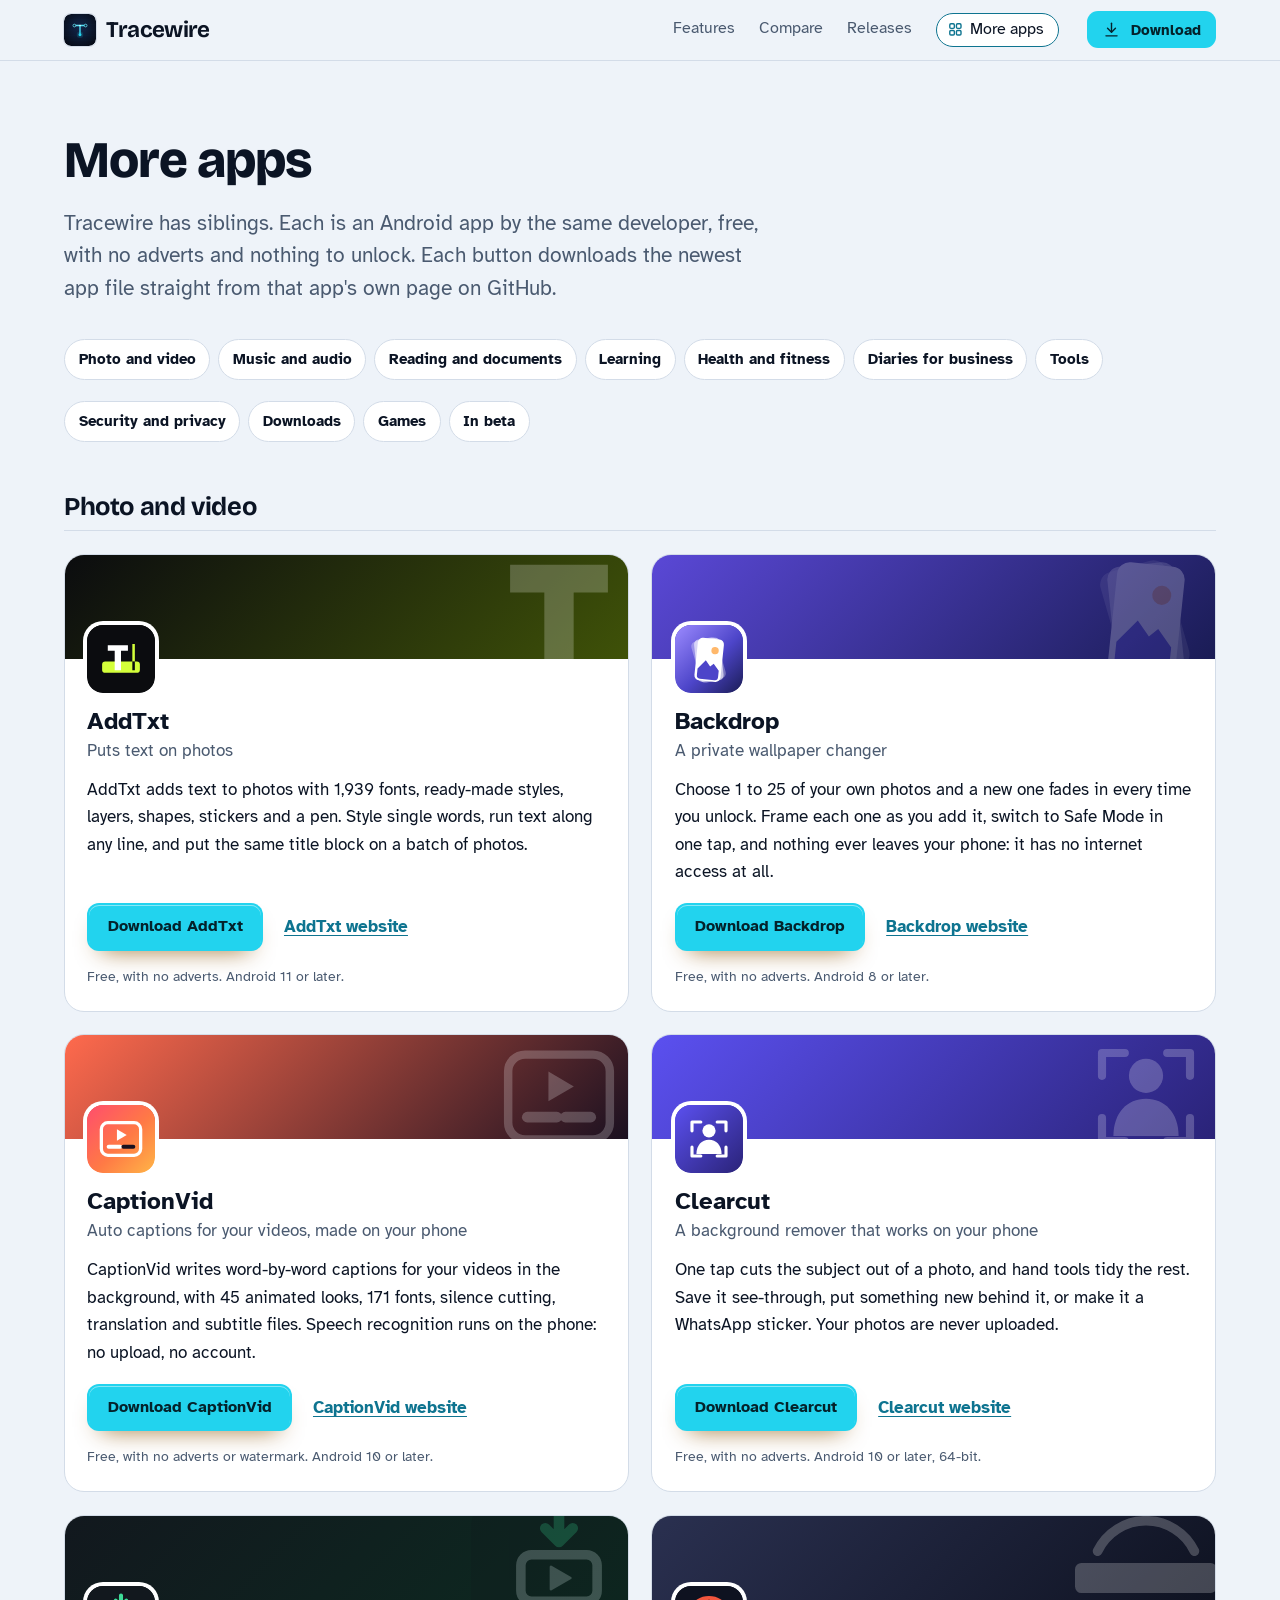
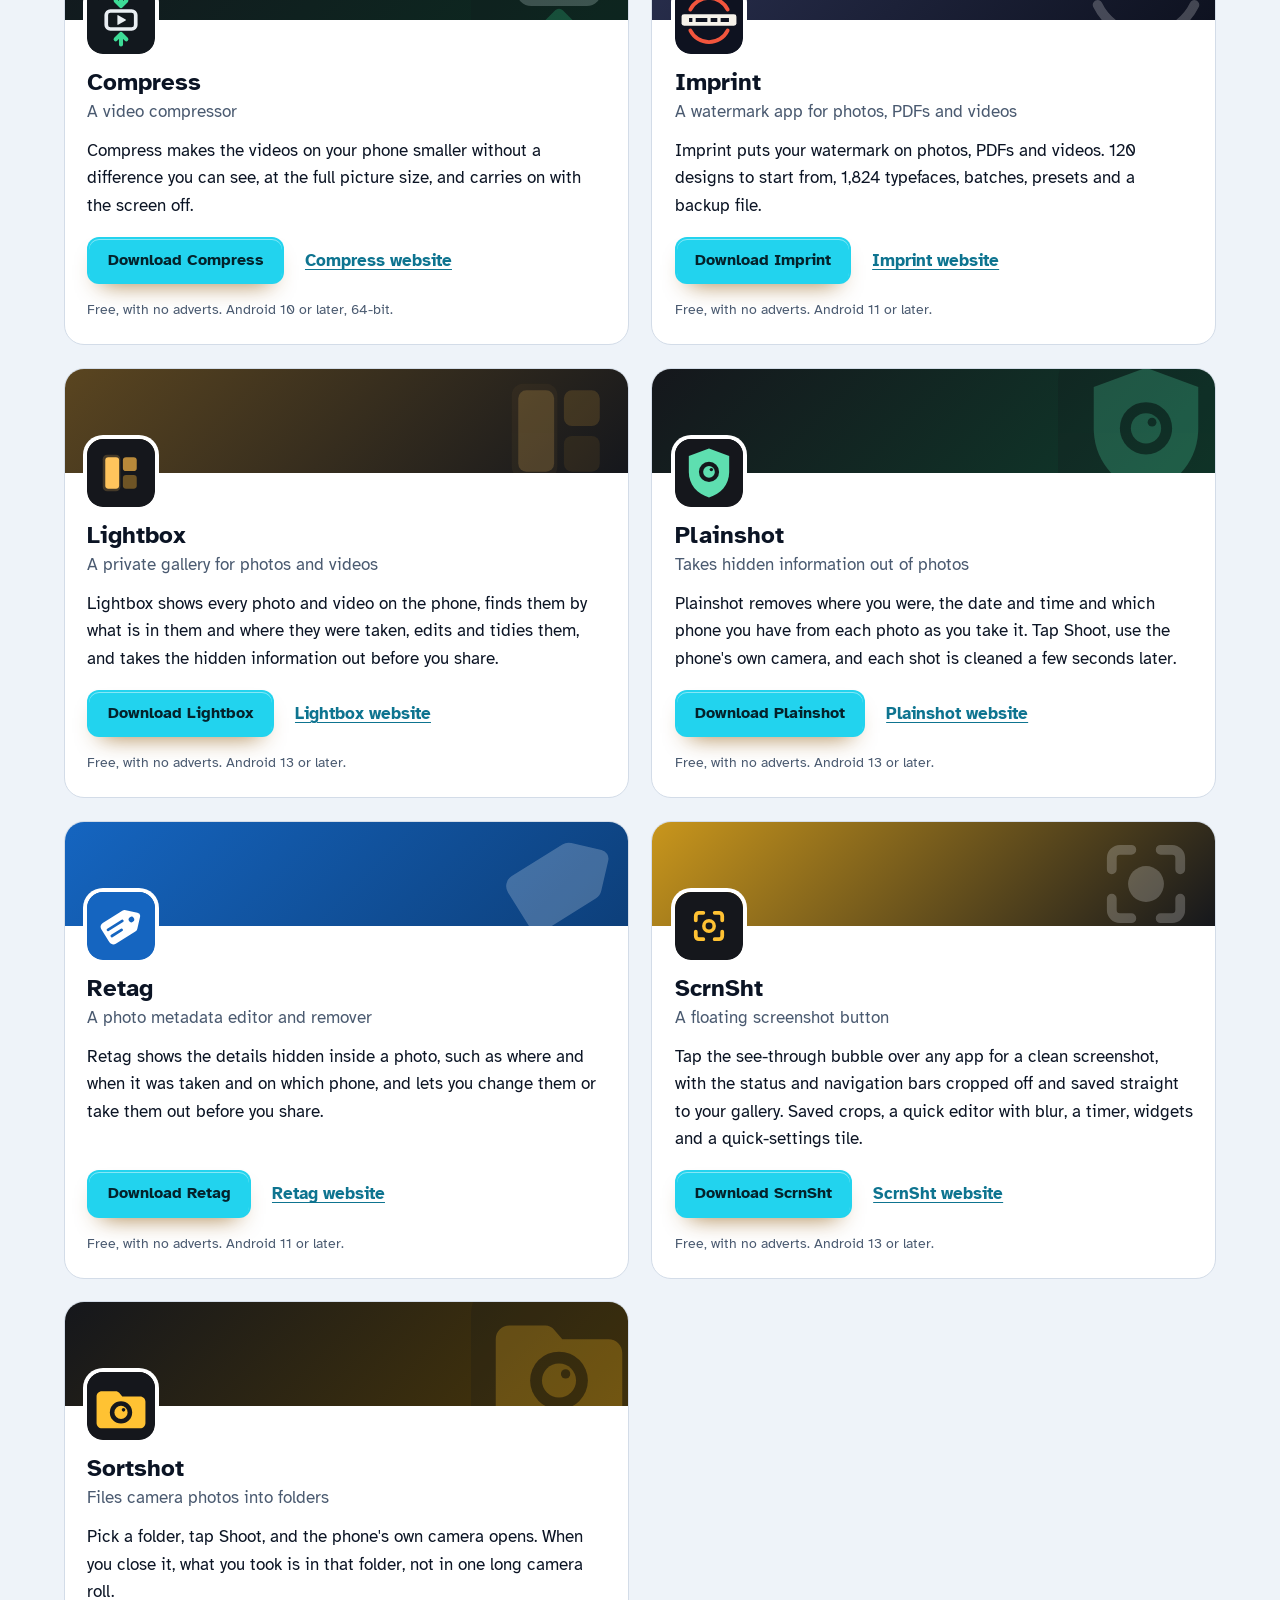
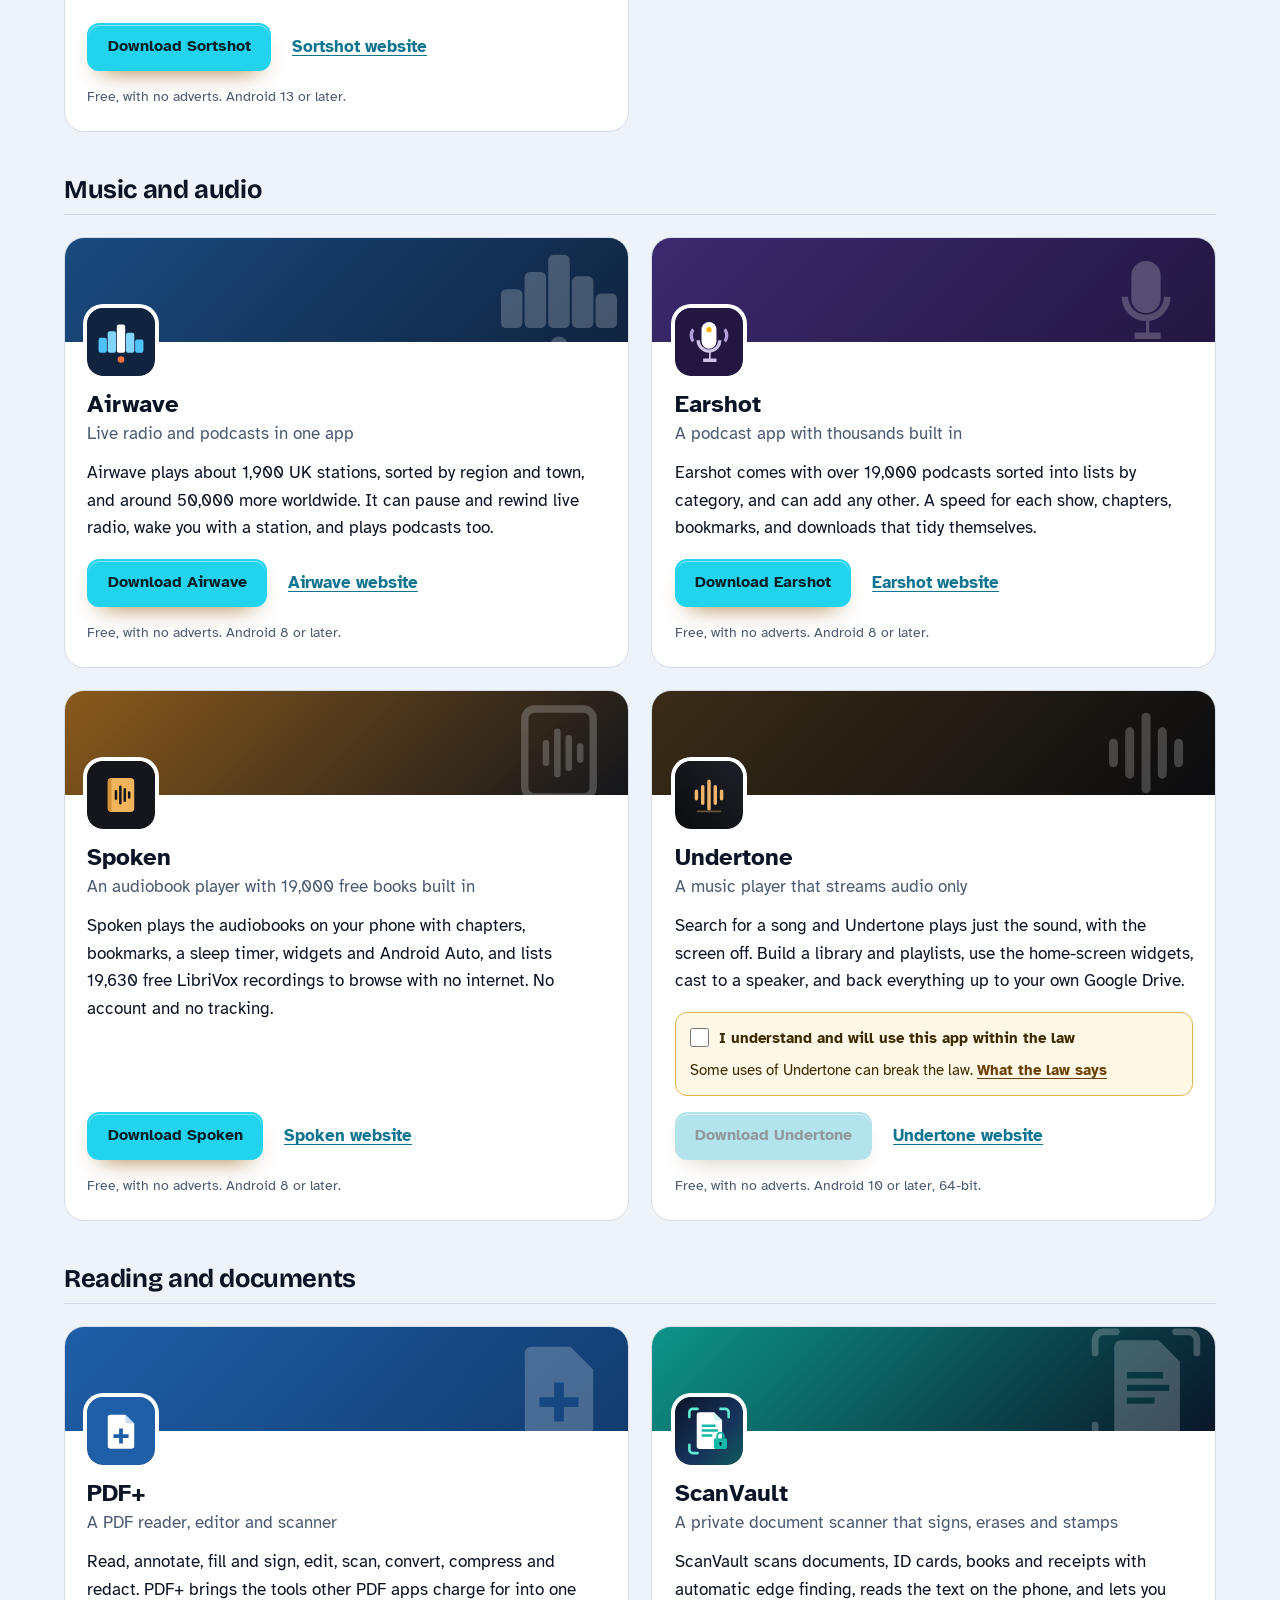
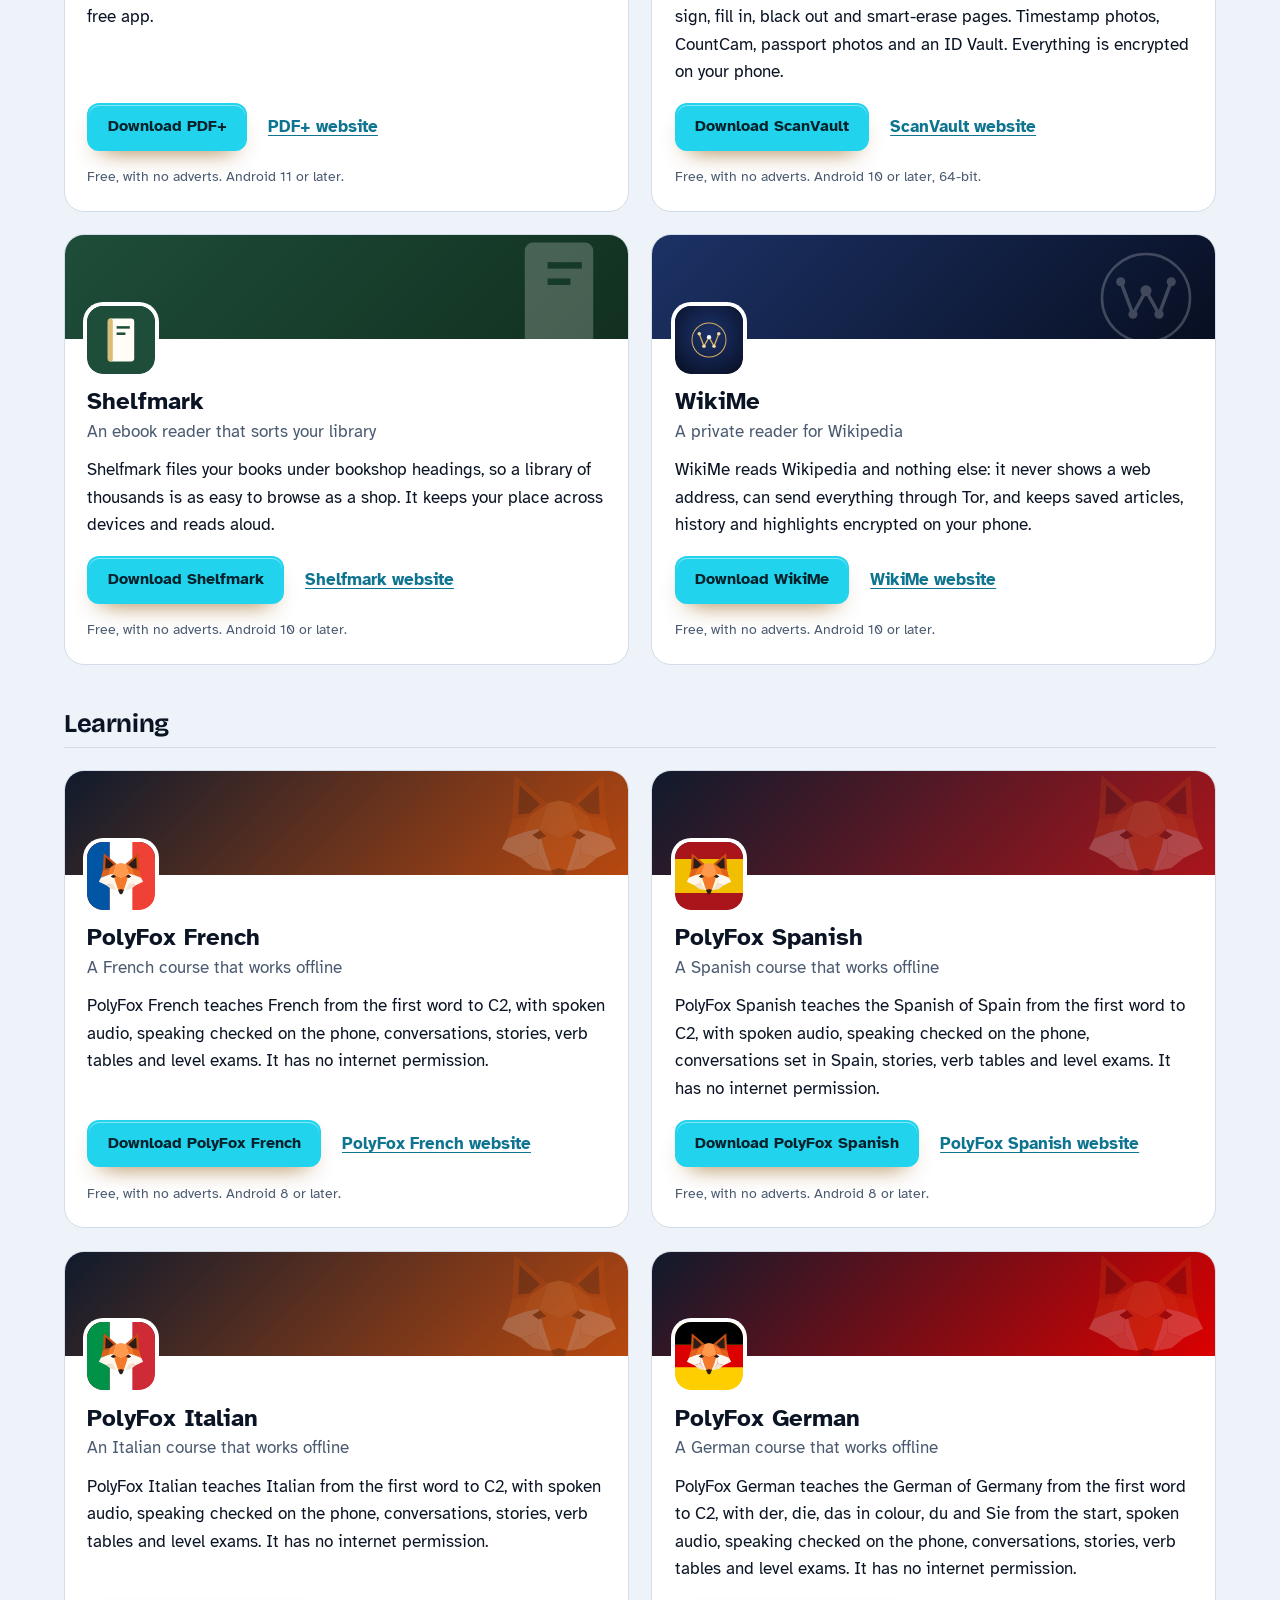
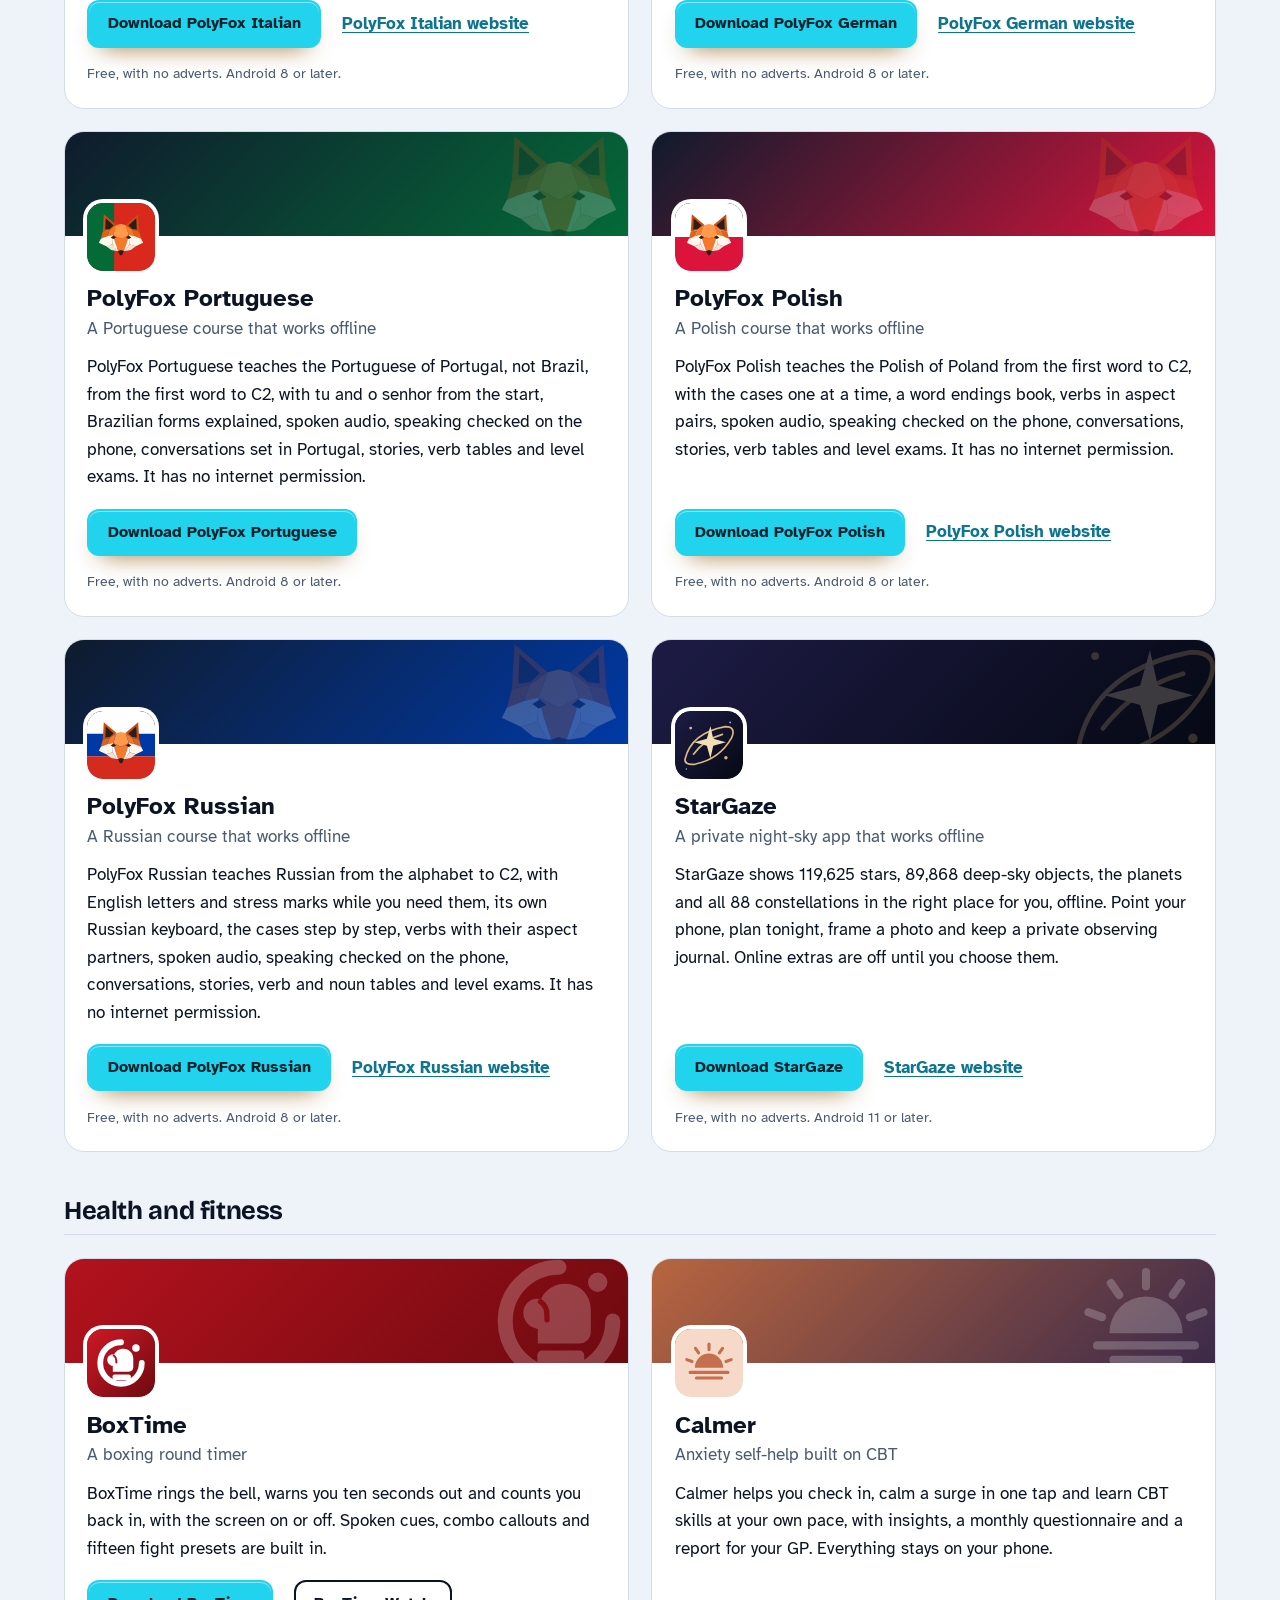
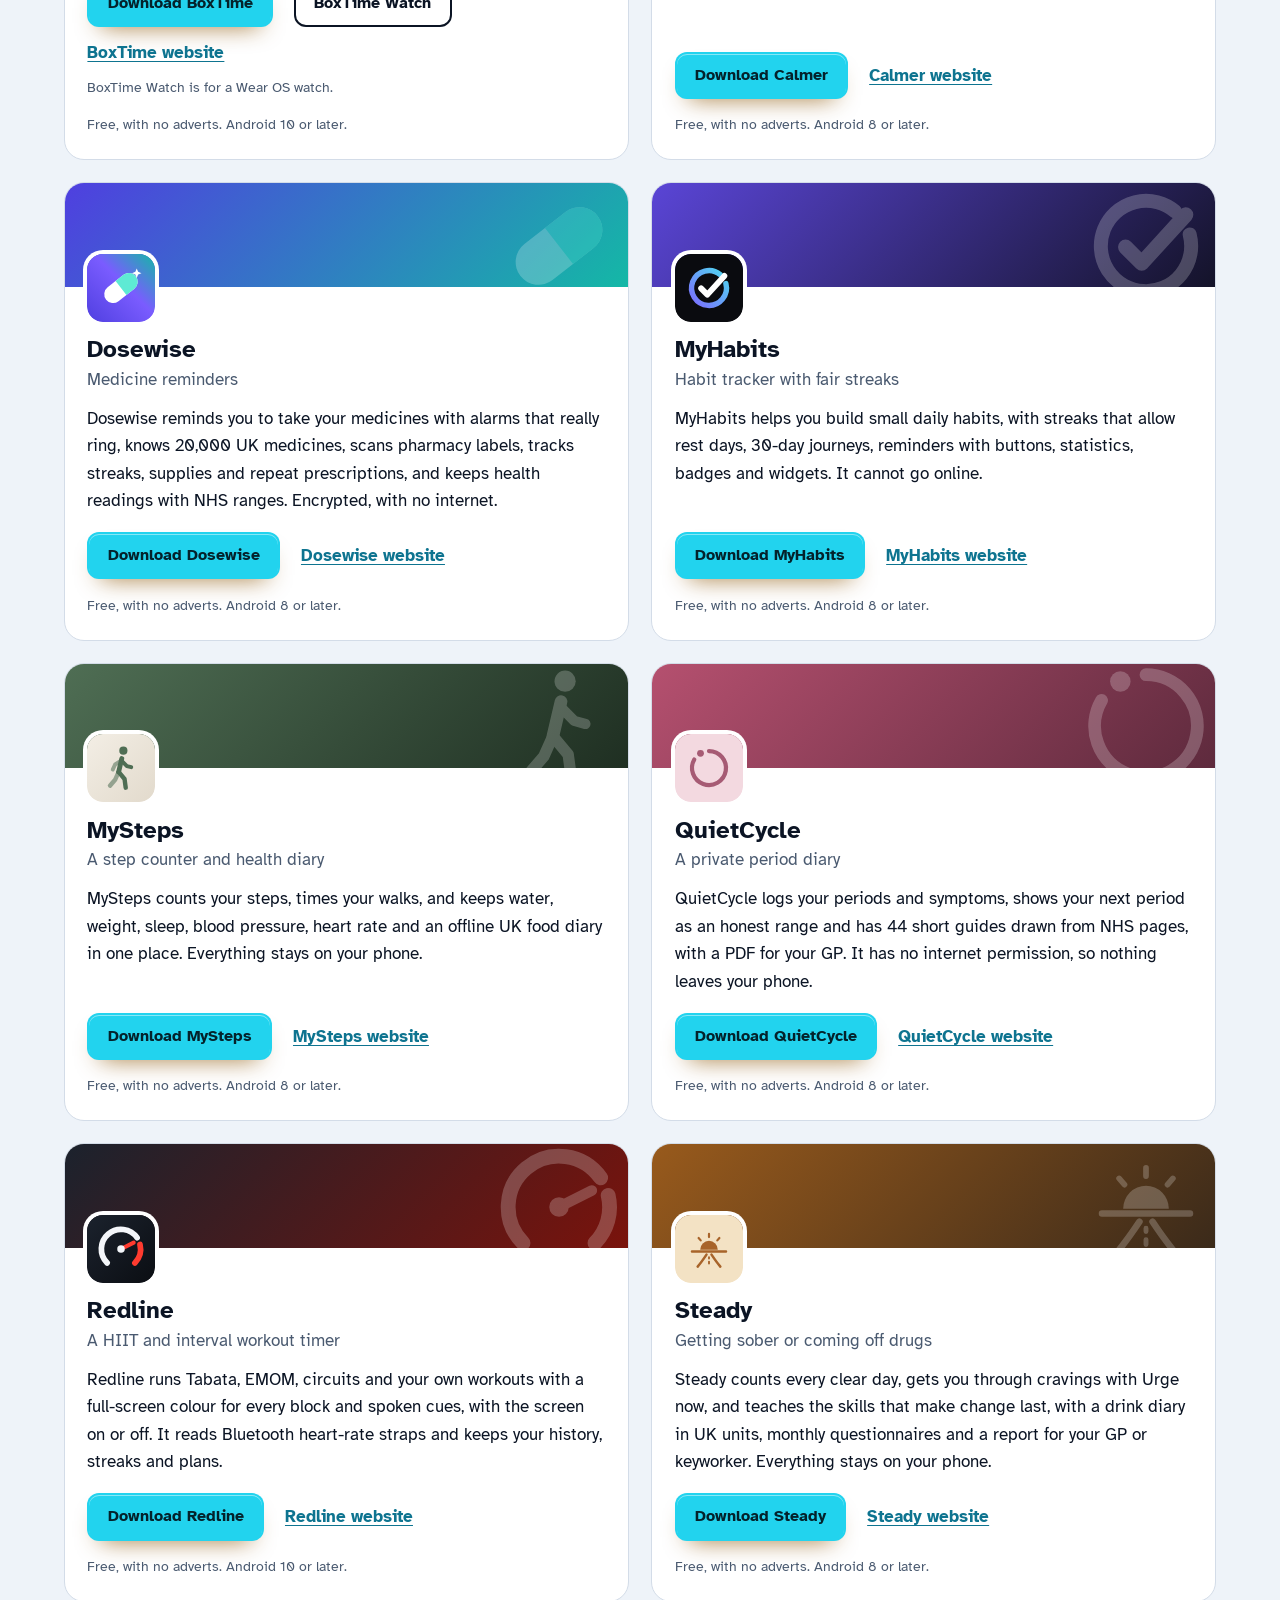
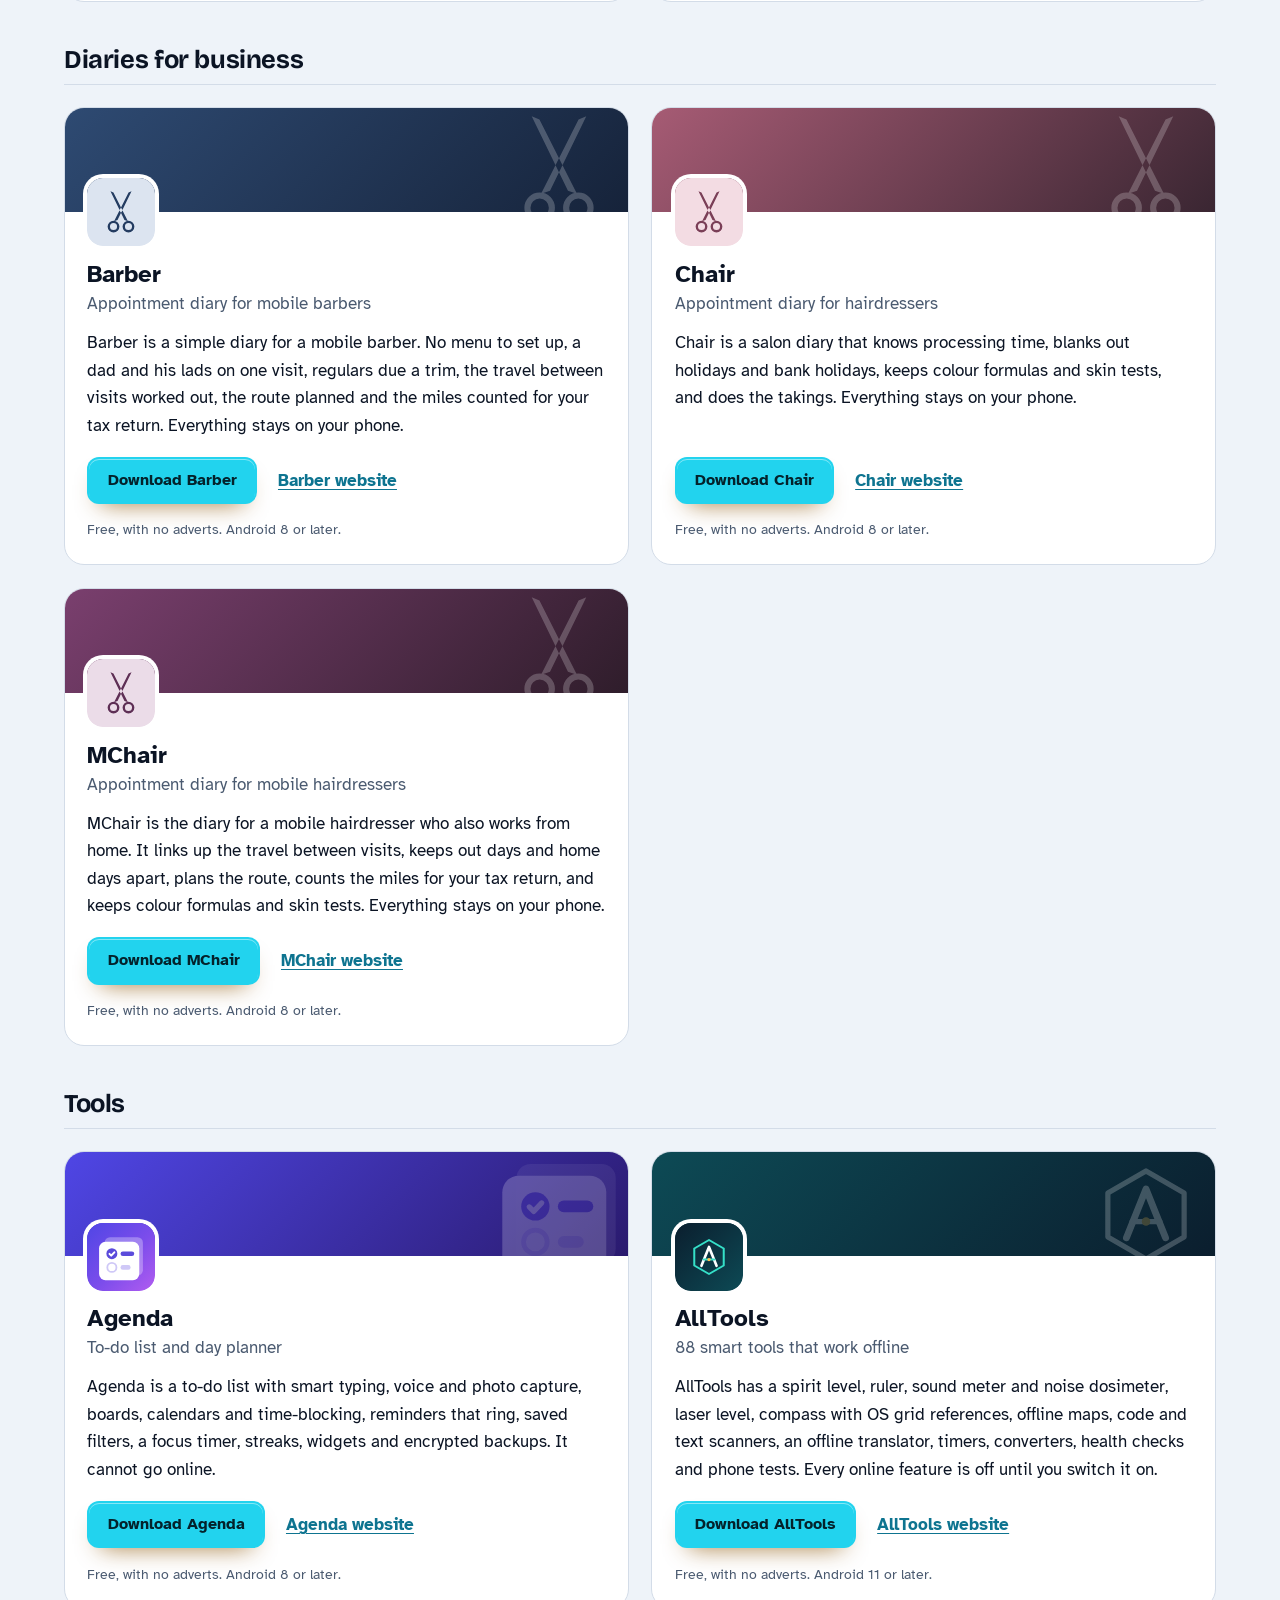
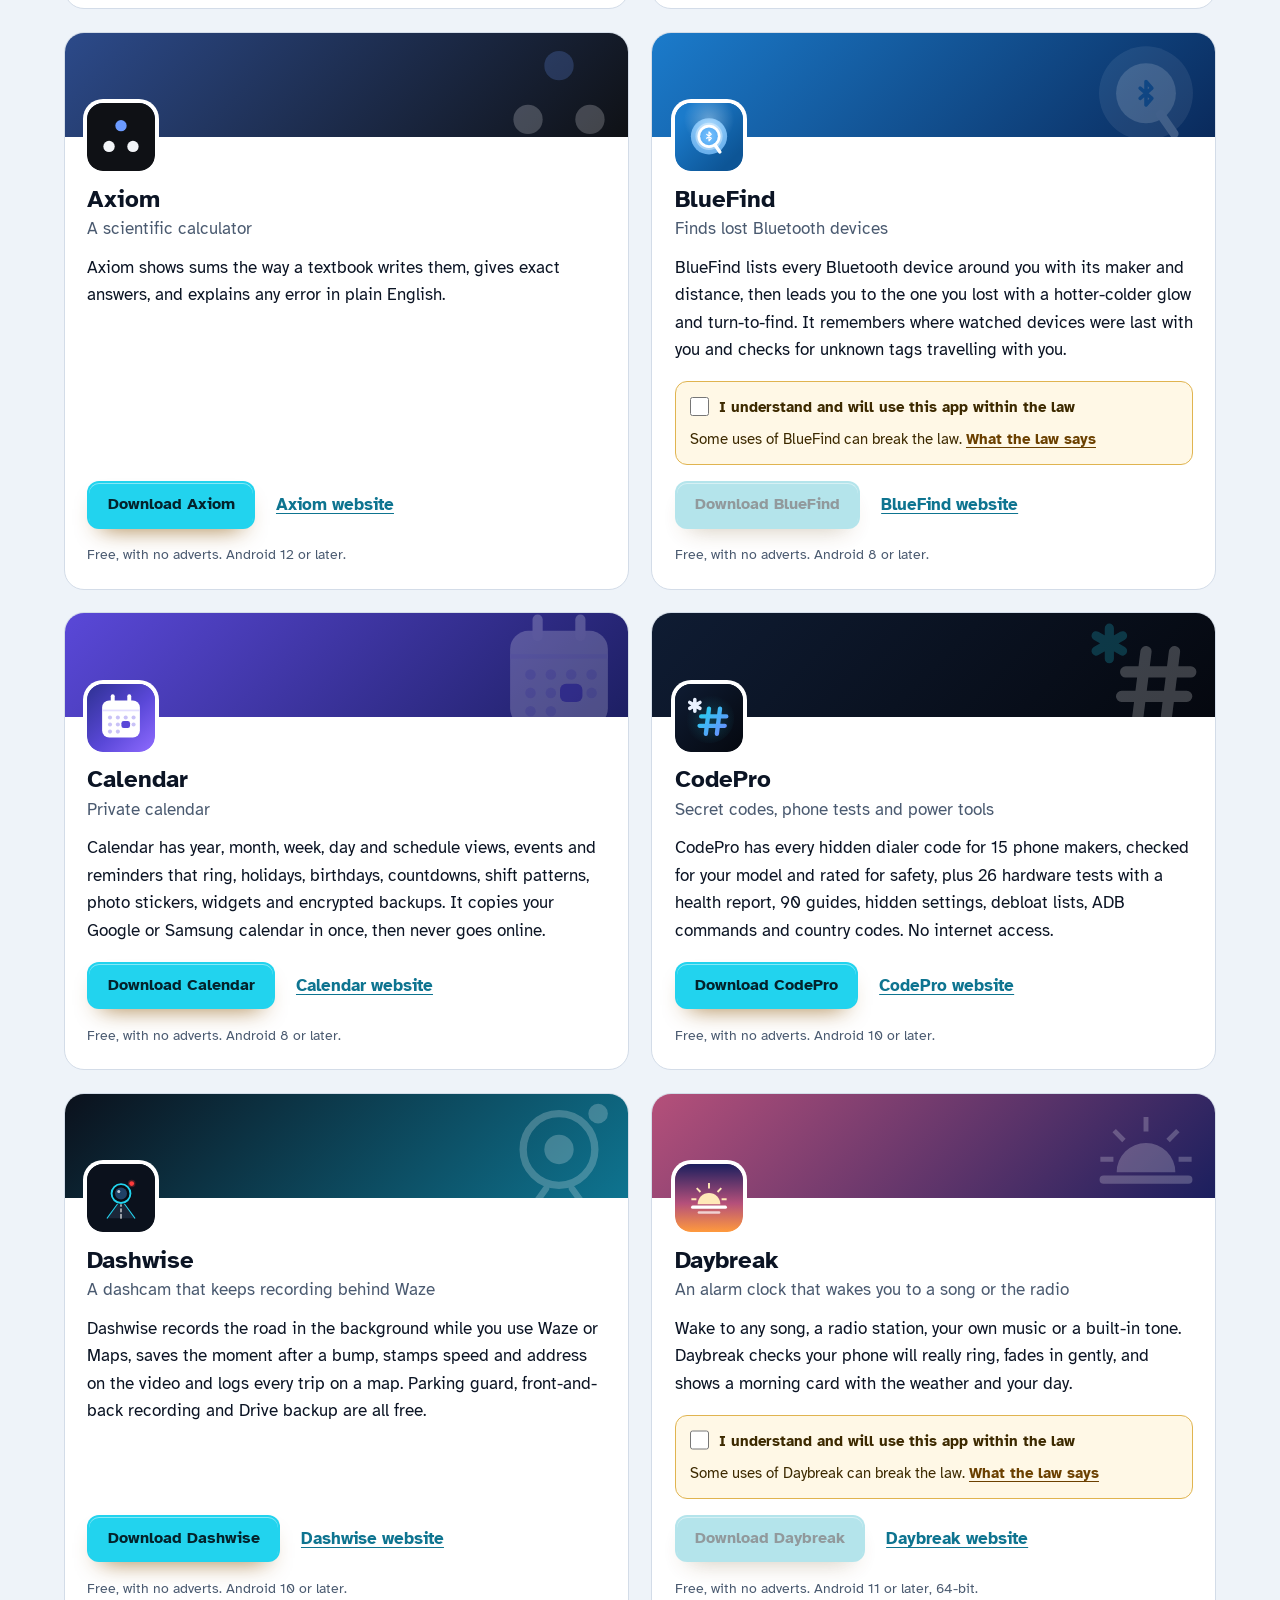
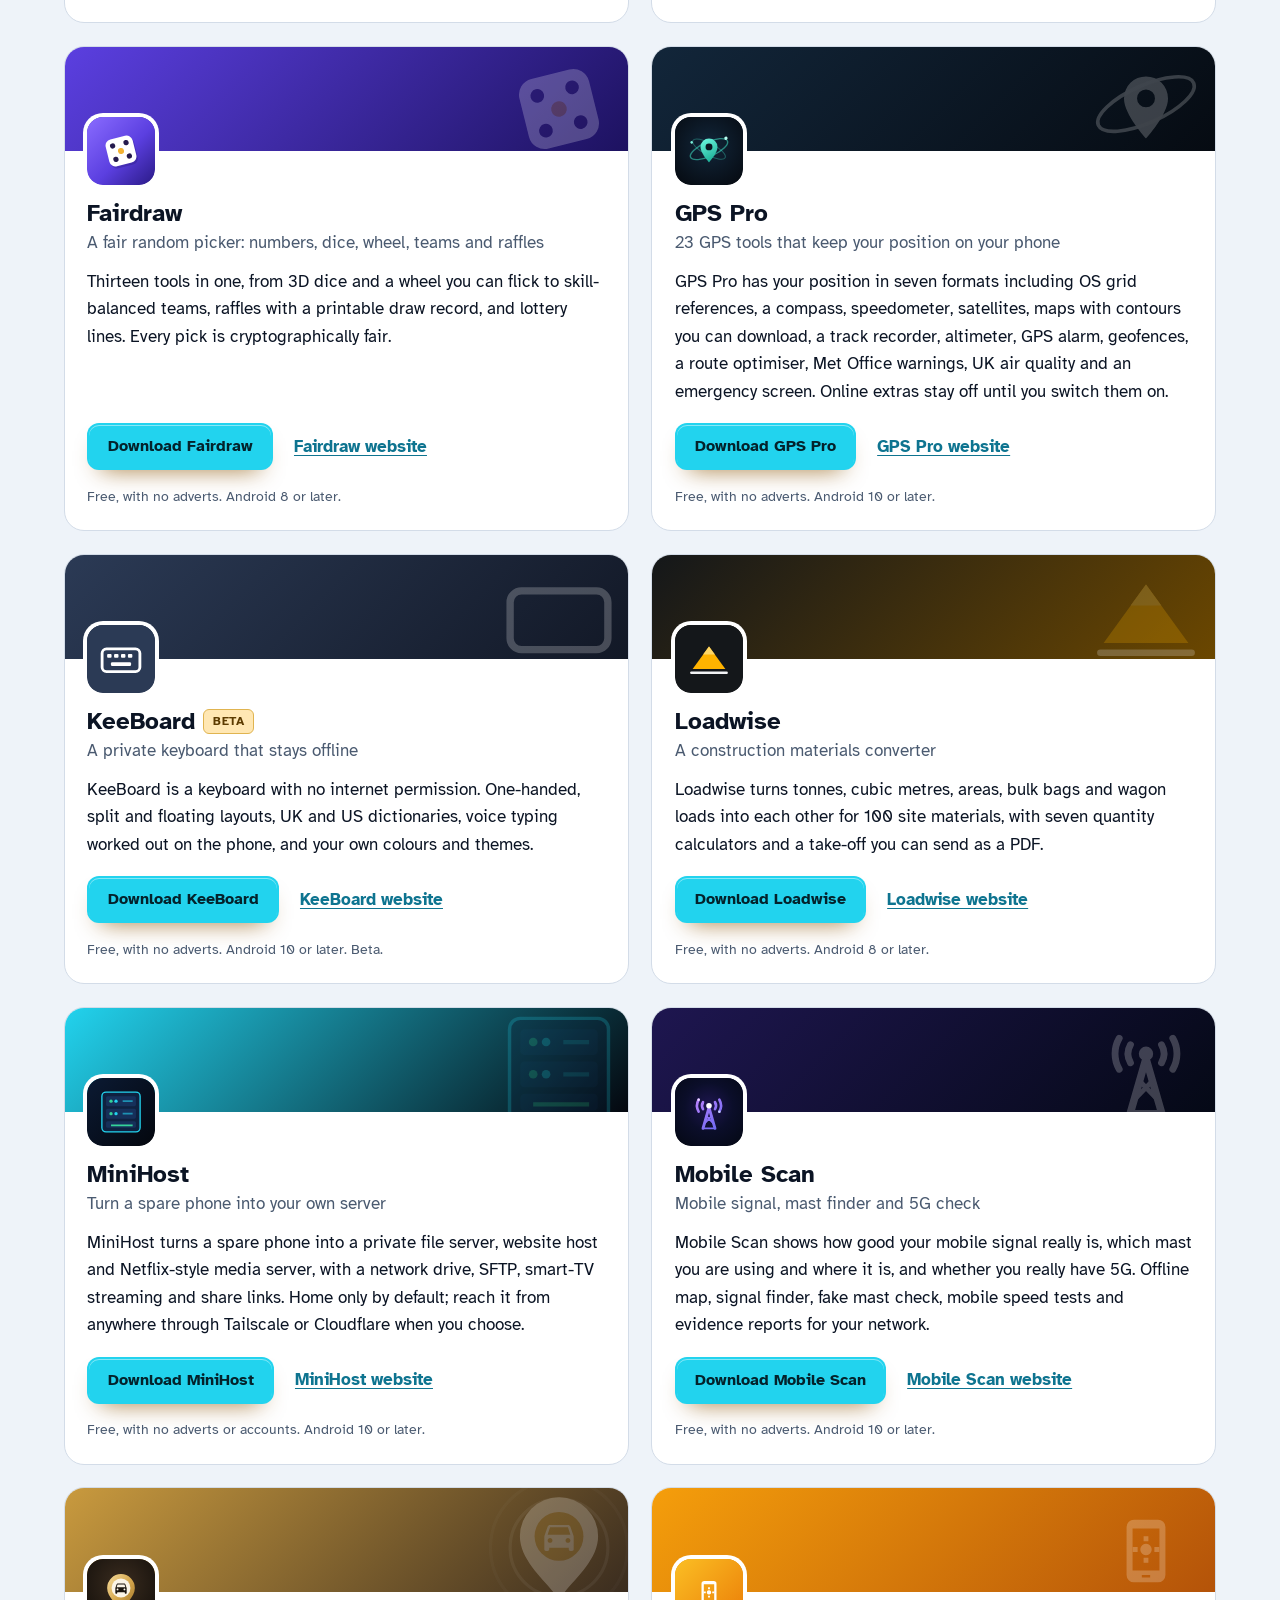
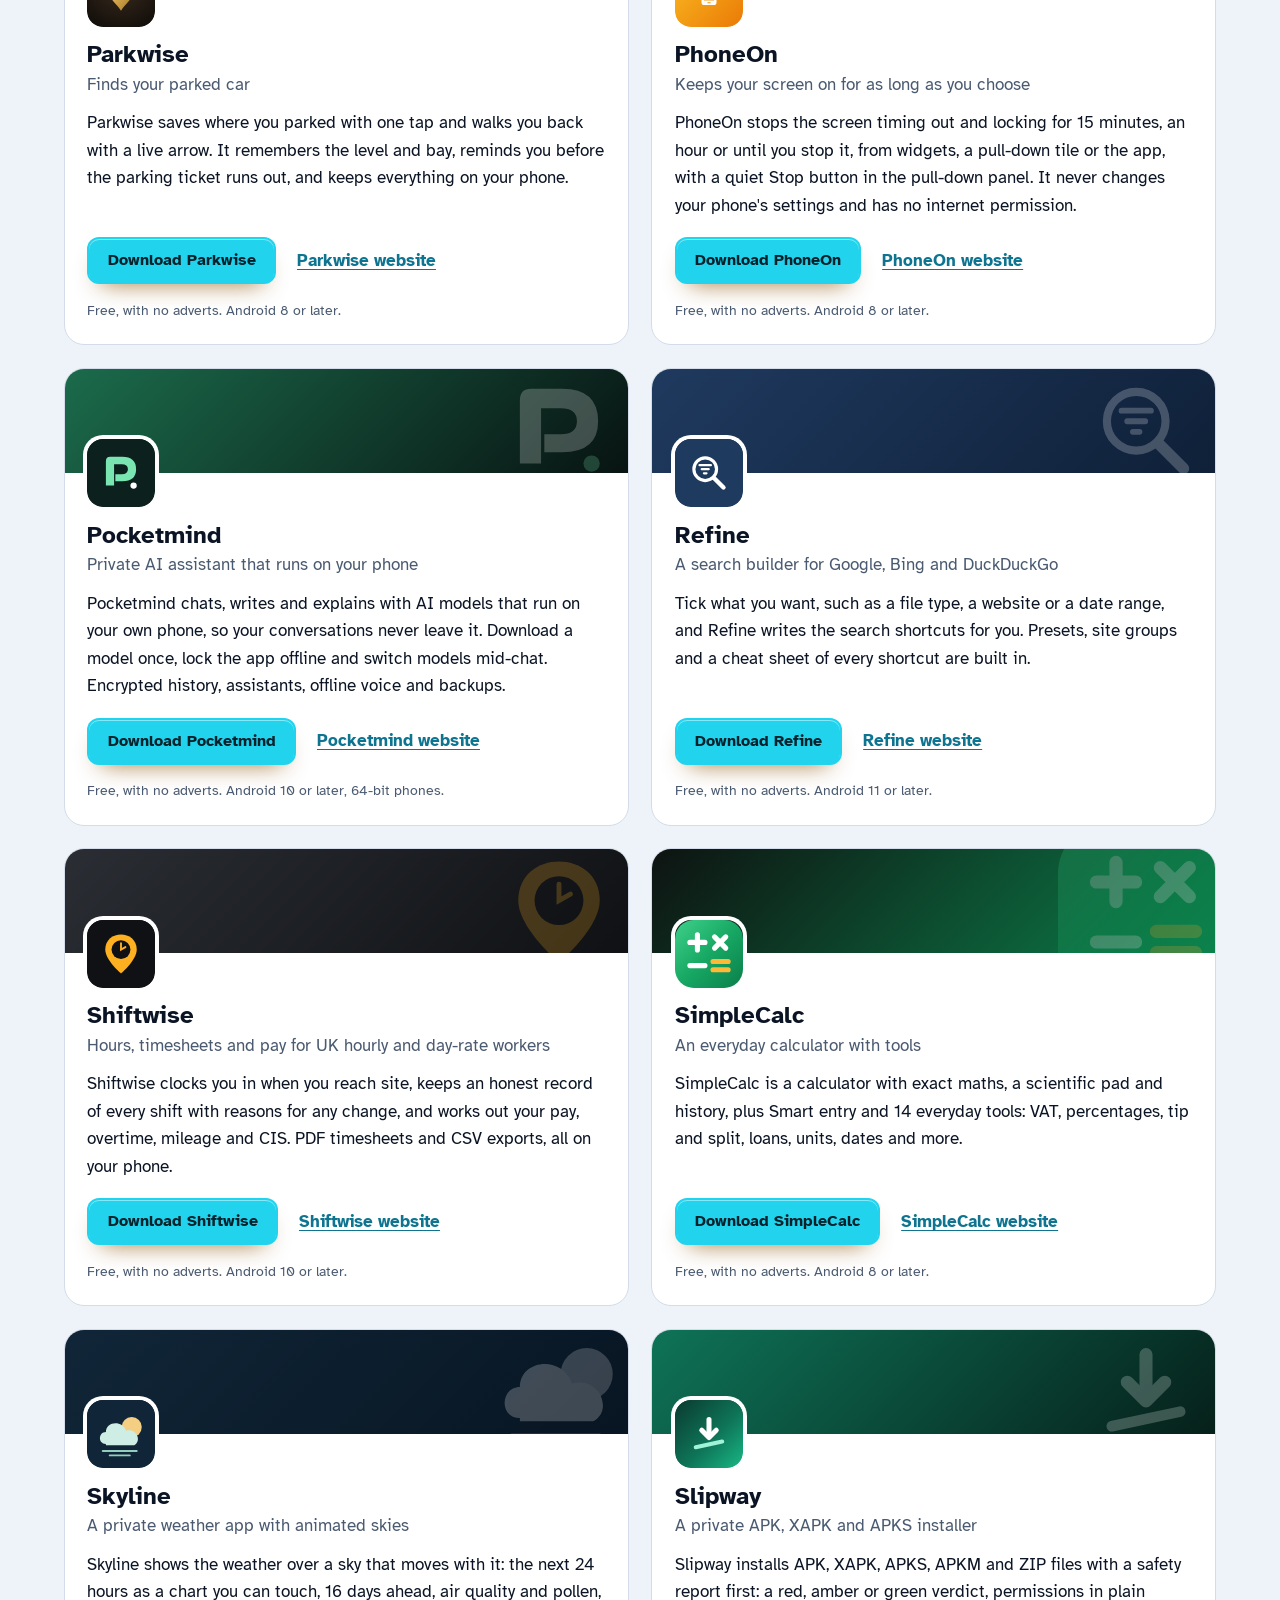
==== commit b4ff0709: "More apps: add AllTools" ====
--- a/more-apps.html
+++ b/more-apps.html
@@ -4,7 +4,7 @@
 <meta charset="utf-8">
 <meta name="viewport" content="width=device-width, initial-scale=1">
 <title>More free Android apps from the maker of Tracewire</title>
-<meta name="description" content="All 93 free Android apps from the maker of Tracewire, in one list by category, each with its download and a link to its website.">
+<meta name="description" content="All 94 free Android apps from the maker of Tracewire, in one list by category, each with its download and a link to its website.">
 <meta name="author" content="Jonathan Jackson">
 <link rel="canonical" href="https://customgpter.github.io/tracewire/more-apps.html">
 <meta name="theme-color" content="#eef3f9" media="(prefers-color-scheme: light)">
@@ -12,7 +12,7 @@
 <meta property="og:type" content="website">
 <meta property="og:site_name" content="Tracewire">
 <meta property="og:title" content="More free Android apps from the maker of Tracewire">
-<meta property="og:description" content="All 93 free Android apps from the maker of Tracewire, in one list by category, each with its download and a link to its website.">
+<meta property="og:description" content="All 94 free Android apps from the maker of Tracewire, in one list by category, each with its download and a link to its website.">
 <meta property="og:url" content="https://customgpter.github.io/tracewire/more-apps.html">
 <meta property="og:image" content="https://customgpter.github.io/tracewire/assets/og.png">
 <meta property="og:image:width" content="1200">
@@ -26,7 +26,7 @@
 <link rel="preload" href="./assets/fonts/atkinson-hyperlegible-latin-400-normal.woff2" as="font" type="font/woff2" crossorigin>
 <link rel="stylesheet" href="./assets/site.css?v=1">
 <link rel="stylesheet" href="./assets/house.css?v=1">
-<script type="application/ld+json">{"@context":"https://schema.org","@type":"ItemList","name":"Apps from the maker of Tracewire","url":"https://customgpter.github.io/tracewire/more-apps.html","itemListElement":[{"@type":"ListItem","position":1,"name":"AddTxt","url":"https://customgpter.github.io/addtxt/"},{"@type":"ListItem","position":2,"name":"Backdrop","url":"https://customgpter.github.io/backdrop/"},{"@type":"ListItem","position":3,"name":"CaptionVid","url":"https://customgpter.github.io/captionvid/"},{"@type":"ListItem","position":4,"name":"Clearcut","url":"https://customgpter.github.io/clearcut/"},{"@type":"ListItem","position":5,"name":"Compress","url":"https://customgpter.github.io/compress/"},{"@type":"ListItem","position":6,"name":"Imprint","url":"https://customgpter.github.io/imprint/"},{"@type":"ListItem","position":7,"name":"Lightbox","url":"https://customgpter.github.io/lightbox/"},{"@type":"ListItem","position":8,"name":"Plainshot","url":"https://customgpter.github.io/plainshot/"},{"@type":"ListItem","position":9,"name":"Retag","url":"https://customgpter.github.io/retag/"},{"@type":"ListItem","position":10,"name":"ScrnSht","url":"https://customgpter.github.io/scrnsht/"},{"@type":"ListItem","position":11,"name":"Sortshot","url":"https://customgpter.github.io/sortshot/"},{"@type":"ListItem","position":12,"name":"Airwave","url":"https://customgpter.github.io/airwave/"},{"@type":"ListItem","position":13,"name":"Earshot","url":"https://customgpter.github.io/earshot/"},{"@type":"ListItem","position":14,"name":"Spoken","url":"https://customgpter.github.io/spoken/"},{"@type":"ListItem","position":15,"name":"Undertone","url":"https://customgpter.github.io/undertone/"},{"@type":"ListItem","position":16,"name":"PDF+","url":"https://customgpter.github.io/pdfplus/"},{"@type":"ListItem","position":17,"name":"ScanVault","url":"https://customgpter.github.io/scanvault/"},{"@type":"ListItem","position":18,"name":"Shelfmark","url":"https://customgpter.github.io/shelfmark/"},{"@type":"ListItem","position":19,"name":"WikiMe","url":"https://customgpter.github.io/wikime/"},{"@type":"ListItem","position":20,"name":"PolyFox French","url":"https://customgpter.github.io/polyfox/"},{"@type":"ListItem","position":21,"name":"PolyFox German","url":"https://customgpter.github.io/polyfox-german/"},{"@type":"ListItem","position":22,"name":"PolyFox Polish","url":"https://customgpter.github.io/polyfox-polish/"},{"@type":"ListItem","position":23,"name":"PolyFox Russian","url":"https://customgpter.github.io/polyfox-russian/"},{"@type":"ListItem","position":24,"name":"StarGaze","url":"https://customgpter.github.io/stargaze/"},{"@type":"ListItem","position":25,"name":"BoxTime","url":"https://customgpter.github.io/boxtime/"},{"@type":"ListItem","position":26,"name":"Calmer","url":"https://customgpter.github.io/calmer/"},{"@type":"ListItem","position":27,"name":"Dosewise","url":"https://customgpter.github.io/dosewise/"},{"@type":"ListItem","position":28,"name":"MyHabits","url":"https://customgpter.github.io/myhabits/"},{"@type":"ListItem","position":29,"name":"MySteps","url":"https://customgpter.github.io/mysteps/"},{"@type":"ListItem","position":30,"name":"QuietCycle","url":"https://customgpter.github.io/quietcycle/"},{"@type":"ListItem","position":31,"name":"Redline","url":"https://customgpter.github.io/redline/"},{"@type":"ListItem","position":32,"name":"Steady","url":"https://customgpter.github.io/steady/"},{"@type":"ListItem","position":33,"name":"Barber","url":"https://customgpter.github.io/barber/"},{"@type":"ListItem","position":34,"name":"Chair","url":"https://customgpter.github.io/chair/"},{"@type":"ListItem","position":35,"name":"MChair","url":"https://customgpter.github.io/mchair/"},{"@type":"ListItem","position":36,"name":"Agenda","url":"https://customgpter.github.io/agenda/"},{"@type":"ListItem","position":37,"name":"Axiom","url":"https://customgpter.github.io/axiom/"},{"@type":"ListItem","position":38,"name":"BlueFind","url":"https://customgpter.github.io/bluefind/"},{"@type":"ListItem","position":39,"name":"Calendar","url":"https://customgpter.github.io/calendar/"},{"@type":"ListItem","position":40,"name":"CodePro","url":"https://customgpter.github.io/codepro/"},{"@type":"ListItem","position":41,"name":"Dashwise","url":"https://customgpter.github.io/dashwise/"},{"@type":"ListItem","position":42,"name":"Daybreak","url":"https://customgpter.github.io/daybreak/"},{"@type":"ListItem","position":43,"name":"Fairdraw","url":"https://customgpter.github.io/fairdraw/"},{"@type":"ListItem","position":44,"name":"GPS Pro","url":"https://customgpter.github.io/gpspro/"},{"@type":"ListItem","position":45,"name":"KeeBoard","url":"https://customgpter.github.io/keeboard/"},{"@type":"ListItem","position":46,"name":"Loadwise","url":"https://customgpter.github.io/loadwise/"},{"@type":"ListItem","position":47,"name":"MiniHost","url":"https://customgpter.github.io/minihost/"},{"@type":"ListItem","position":48,"name":"Mobile Scan","url":"https://customgpter.github.io/mobilescan/"},{"@type":"ListItem","position":49,"name":"Parkwise","url":"https://customgpter.github.io/parkwise/"},{"@type":"ListItem","position":50,"name":"Pocketmind","url":"https://customgpter.github.io/pocketmind/"},{"@type":"ListItem","position":51,"name":"Refine","url":"https://customgpter.github.io/refine/"},{"@type":"ListItem","position":52,"name":"Shiftwise","url":"https://customgpter.github.io/shiftwise/"},{"@type":"ListItem","position":53,"name":"SimpleCalc","url":"https://customgpter.github.io/simplecalc/"},{"@type":"ListItem","position":54,"name":"Skyline","url":"https://customgpter.github.io/skyline/"},{"@type":"ListItem","position":55,"name":"Slipway","url":"https://customgpter.github.io/slipway/"},{"@type":"ListItem","position":56,"name":"Tagger","url":"https://customgpter.github.io/tagger/"},{"@type":"ListItem","position":57,"name":"TotalClean","url":"https://customgpter.github.io/totalclean/"},{"@type":"ListItem","position":58,"name":"TVLink","url":"https://customgpter.github.io/tvlink/"},{"@type":"ListItem","position":59,"name":"Unbox","url":"https://customgpter.github.io/unbox/"},{"@type":"ListItem","position":60,"name":"WhatsKeep","url":"https://customgpter.github.io/whatskeep/"},{"@type":"ListItem","position":61,"name":"WiFi Scan","url":"https://customgpter.github.io/wifiscan/"},{"@type":"ListItem","position":62,"name":"Auditly","url":"https://customgpter.github.io/auditly/"},{"@type":"ListItem","position":63,"name":"Backchannel","url":"https://customgpter.github.io/backchannel/"},{"@type":"ListItem","position":64,"name":"ENotes","url":"https://customgpter.github.io/enotes/"},{"@type":"ListItem","position":65,"name":"FindMe","url":"https://customgpter.github.io/findme/"},{"@type":"ListItem","position":66,"name":"iLock","url":"https://customgpter.github.io/ilock/"},{"@type":"ListItem","position":67,"name":"ImSafe","url":"https://customgpter.github.io/imsafe/"},{"@type":"ListItem","position":68,"name":"IShred","url":"https://customgpter.github.io/ishred/"},{"@type":"ListItem","position":69,"name":"LockBox","url":"https://customgpter.github.io/lockbox/"},{"@type":"ListItem","position":70,"name":"PassVault","url":"https://customgpter.github.io/passvault/"},{"@type":"ListItem","position":71,"name":"SpyFind","url":"https://customgpter.github.io/spyfind/"},{"@type":"ListItem","position":72,"name":"TextWipe","url":"https://customgpter.github.io/textwipe/"},{"@type":"ListItem","position":73,"name":"Tracewire","url":"https://customgpter.github.io/tracewire/"},{"@type":"ListItem","position":74,"name":"Vigil","url":"https://customgpter.github.io/vigil/"},{"@type":"ListItem","position":75,"name":"Grab","url":"https://customgpter.github.io/grab/"},{"@type":"ListItem","position":76,"name":"Swarm","url":"https://customgpter.github.io/swarm/"},{"@type":"ListItem","position":77,"name":"Plane Games","url":"https://customgpter.github.io/plane-games/"},{"@type":"ListItem","position":78,"name":"Ninefold","url":"https://customgpter.github.io/ninefold/"},{"@type":"ListItem","position":79,"name":"Cubewise","url":"https://customgpter.github.io/cubewise/"},{"@type":"ListItem","position":80,"name":"Tilewise","url":"https://customgpter.github.io/tilewise/"},{"@type":"ListItem","position":81,"name":"Letterwise","url":"https://customgpter.github.io/letterwise/"},{"@type":"ListItem","position":82,"name":"Kingside","url":"https://customgpter.github.io/kingside/"},{"@type":"ListItem","position":83,"name":"Deckhand","url":"https://customgpter.github.io/deckhand/"},{"@type":"ListItem","position":84,"name":"SNESForge","url":"https://customgpter.github.io/snesforge/"},{"@type":"ListItem","position":85,"name":"Fame Boy","url":"https://customgpter.github.io/fameboy/"},{"@type":"ListItem","position":86,"name":"PSPPro","url":"https://customgpter.github.io/psppro/"},{"@type":"ListItem","position":87,"name":"MegaGen","url":"https://customgpter.github.io/megagen/"},{"@type":"ListItem","position":88,"name":"QVR","url":"https://customgpter.github.io/qvr/"},{"@type":"ListItem","position":89,"name":"QVR Watch","url":"https://customgpter.github.io/qvr-watch/"},{"@type":"ListItem","position":90,"name":"QVRLite","url":"https://customgpter.github.io/qvrlite/"},{"@type":"ListItem","position":91,"name":"Onionz","url":"https://customgpter.github.io/onionz/"},{"@type":"ListItem","position":92,"name":"OnionzWeb","url":"https://customgpter.github.io/onionzweb/"}]}</script>
+<script type="application/ld+json">{"@context":"https://schema.org","@type":"ItemList","name":"Apps from the maker of Tracewire","url":"https://customgpter.github.io/tracewire/more-apps.html","itemListElement":[{"@type":"ListItem","position":1,"name":"AddTxt","url":"https://customgpter.github.io/addtxt/"},{"@type":"ListItem","position":2,"name":"Backdrop","url":"https://customgpter.github.io/backdrop/"},{"@type":"ListItem","position":3,"name":"CaptionVid","url":"https://customgpter.github.io/captionvid/"},{"@type":"ListItem","position":4,"name":"Clearcut","url":"https://customgpter.github.io/clearcut/"},{"@type":"ListItem","position":5,"name":"Compress","url":"https://customgpter.github.io/compress/"},{"@type":"ListItem","position":6,"name":"Imprint","url":"https://customgpter.github.io/imprint/"},{"@type":"ListItem","position":7,"name":"Lightbox","url":"https://customgpter.github.io/lightbox/"},{"@type":"ListItem","position":8,"name":"Plainshot","url":"https://customgpter.github.io/plainshot/"},{"@type":"ListItem","position":9,"name":"Retag","url":"https://customgpter.github.io/retag/"},{"@type":"ListItem","position":10,"name":"ScrnSht","url":"https://customgpter.github.io/scrnsht/"},{"@type":"ListItem","position":11,"name":"Sortshot","url":"https://customgpter.github.io/sortshot/"},{"@type":"ListItem","position":12,"name":"Airwave","url":"https://customgpter.github.io/airwave/"},{"@type":"ListItem","position":13,"name":"Earshot","url":"https://customgpter.github.io/earshot/"},{"@type":"ListItem","position":14,"name":"Spoken","url":"https://customgpter.github.io/spoken/"},{"@type":"ListItem","position":15,"name":"Undertone","url":"https://customgpter.github.io/undertone/"},{"@type":"ListItem","position":16,"name":"PDF+","url":"https://customgpter.github.io/pdfplus/"},{"@type":"ListItem","position":17,"name":"ScanVault","url":"https://customgpter.github.io/scanvault/"},{"@type":"ListItem","position":18,"name":"Shelfmark","url":"https://customgpter.github.io/shelfmark/"},{"@type":"ListItem","position":19,"name":"WikiMe","url":"https://customgpter.github.io/wikime/"},{"@type":"ListItem","position":20,"name":"PolyFox French","url":"https://customgpter.github.io/polyfox/"},{"@type":"ListItem","position":21,"name":"PolyFox German","url":"https://customgpter.github.io/polyfox-german/"},{"@type":"ListItem","position":22,"name":"PolyFox Polish","url":"https://customgpter.github.io/polyfox-polish/"},{"@type":"ListItem","position":23,"name":"PolyFox Russian","url":"https://customgpter.github.io/polyfox-russian/"},{"@type":"ListItem","position":24,"name":"StarGaze","url":"https://customgpter.github.io/stargaze/"},{"@type":"ListItem","position":25,"name":"BoxTime","url":"https://customgpter.github.io/boxtime/"},{"@type":"ListItem","position":26,"name":"Calmer","url":"https://customgpter.github.io/calmer/"},{"@type":"ListItem","position":27,"name":"Dosewise","url":"https://customgpter.github.io/dosewise/"},{"@type":"ListItem","position":28,"name":"MyHabits","url":"https://customgpter.github.io/myhabits/"},{"@type":"ListItem","position":29,"name":"MySteps","url":"https://customgpter.github.io/mysteps/"},{"@type":"ListItem","position":30,"name":"QuietCycle","url":"https://customgpter.github.io/quietcycle/"},{"@type":"ListItem","position":31,"name":"Redline","url":"https://customgpter.github.io/redline/"},{"@type":"ListItem","position":32,"name":"Steady","url":"https://customgpter.github.io/steady/"},{"@type":"ListItem","position":33,"name":"Barber","url":"https://customgpter.github.io/barber/"},{"@type":"ListItem","position":34,"name":"Chair","url":"https://customgpter.github.io/chair/"},{"@type":"ListItem","position":35,"name":"MChair","url":"https://customgpter.github.io/mchair/"},{"@type":"ListItem","position":36,"name":"Agenda","url":"https://customgpter.github.io/agenda/"},{"@type":"ListItem","position":37,"name":"AllTools","url":"https://customgpter.github.io/alltools/"},{"@type":"ListItem","position":38,"name":"Axiom","url":"https://customgpter.github.io/axiom/"},{"@type":"ListItem","position":39,"name":"BlueFind","url":"https://customgpter.github.io/bluefind/"},{"@type":"ListItem","position":40,"name":"Calendar","url":"https://customgpter.github.io/calendar/"},{"@type":"ListItem","position":41,"name":"CodePro","url":"https://customgpter.github.io/codepro/"},{"@type":"ListItem","position":42,"name":"Dashwise","url":"https://customgpter.github.io/dashwise/"},{"@type":"ListItem","position":43,"name":"Daybreak","url":"https://customgpter.github.io/daybreak/"},{"@type":"ListItem","position":44,"name":"Fairdraw","url":"https://customgpter.github.io/fairdraw/"},{"@type":"ListItem","position":45,"name":"GPS Pro","url":"https://customgpter.github.io/gpspro/"},{"@type":"ListItem","position":46,"name":"KeeBoard","url":"https://customgpter.github.io/keeboard/"},{"@type":"ListItem","position":47,"name":"Loadwise","url":"https://customgpter.github.io/loadwise/"},{"@type":"ListItem","position":48,"name":"MiniHost","url":"https://customgpter.github.io/minihost/"},{"@type":"ListItem","position":49,"name":"Mobile Scan","url":"https://customgpter.github.io/mobilescan/"},{"@type":"ListItem","position":50,"name":"Parkwise","url":"https://customgpter.github.io/parkwise/"},{"@type":"ListItem","position":51,"name":"Pocketmind","url":"https://customgpter.github.io/pocketmind/"},{"@type":"ListItem","position":52,"name":"Refine","url":"https://customgpter.github.io/refine/"},{"@type":"ListItem","position":53,"name":"Shiftwise","url":"https://customgpter.github.io/shiftwise/"},{"@type":"ListItem","position":54,"name":"SimpleCalc","url":"https://customgpter.github.io/simplecalc/"},{"@type":"ListItem","position":55,"name":"Skyline","url":"https://customgpter.github.io/skyline/"},{"@type":"ListItem","position":56,"name":"Slipway","url":"https://customgpter.github.io/slipway/"},{"@type":"ListItem","position":57,"name":"Tagger","url":"https://customgpter.github.io/tagger/"},{"@type":"ListItem","position":58,"name":"TotalClean","url":"https://customgpter.github.io/totalclean/"},{"@type":"ListItem","position":59,"name":"TVLink","url":"https://customgpter.github.io/tvlink/"},{"@type":"ListItem","position":60,"name":"Unbox","url":"https://customgpter.github.io/unbox/"},{"@type":"ListItem","position":61,"name":"WhatsKeep","url":"https://customgpter.github.io/whatskeep/"},{"@type":"ListItem","position":62,"name":"WiFi Scan","url":"https://customgpter.github.io/wifiscan/"},{"@type":"ListItem","position":63,"name":"Auditly","url":"https://customgpter.github.io/auditly/"},{"@type":"ListItem","position":64,"name":"Backchannel","url":"https://customgpter.github.io/backchannel/"},{"@type":"ListItem","position":65,"name":"ENotes","url":"https://customgpter.github.io/enotes/"},{"@type":"ListItem","position":66,"name":"FindMe","url":"https://customgpter.github.io/findme/"},{"@type":"ListItem","position":67,"name":"iLock","url":"https://customgpter.github.io/ilock/"},{"@type":"ListItem","position":68,"name":"ImSafe","url":"https://customgpter.github.io/imsafe/"},{"@type":"ListItem","position":69,"name":"IShred","url":"https://customgpter.github.io/ishred/"},{"@type":"ListItem","position":70,"name":"LockBox","url":"https://customgpter.github.io/lockbox/"},{"@type":"ListItem","position":71,"name":"PassVault","url":"https://customgpter.github.io/passvault/"},{"@type":"ListItem","position":72,"name":"SpyFind","url":"https://customgpter.github.io/spyfind/"},{"@type":"ListItem","position":73,"name":"TextWipe","url":"https://customgpter.github.io/textwipe/"},{"@type":"ListItem","position":74,"name":"Tracewire","url":"https://customgpter.github.io/tracewire/"},{"@type":"ListItem","position":75,"name":"Vigil","url":"https://customgpter.github.io/vigil/"},{"@type":"ListItem","position":76,"name":"Grab","url":"https://customgpter.github.io/grab/"},{"@type":"ListItem","position":77,"name":"Swarm","url":"https://customgpter.github.io/swarm/"},{"@type":"ListItem","position":78,"name":"Plane Games","url":"https://customgpter.github.io/plane-games/"},{"@type":"ListItem","position":79,"name":"Ninefold","url":"https://customgpter.github.io/ninefold/"},{"@type":"ListItem","position":80,"name":"Cubewise","url":"https://customgpter.github.io/cubewise/"},{"@type":"ListItem","position":81,"name":"Tilewise","url":"https://customgpter.github.io/tilewise/"},{"@type":"ListItem","position":82,"name":"Letterwise","url":"https://customgpter.github.io/letterwise/"},{"@type":"ListItem","position":83,"name":"Kingside","url":"https://customgpter.github.io/kingside/"},{"@type":"ListItem","position":84,"name":"Deckhand","url":"https://customgpter.github.io/deckhand/"},{"@type":"ListItem","position":85,"name":"SNESForge","url":"https://customgpter.github.io/snesforge/"},{"@type":"ListItem","position":86,"name":"Fame Boy","url":"https://customgpter.github.io/fameboy/"},{"@type":"ListItem","position":87,"name":"PSPPro","url":"https://customgpter.github.io/psppro/"},{"@type":"ListItem","position":88,"name":"MegaGen","url":"https://customgpter.github.io/megagen/"},{"@type":"ListItem","position":89,"name":"QVR","url":"https://customgpter.github.io/qvr/"},{"@type":"ListItem","position":90,"name":"QVR Watch","url":"https://customgpter.github.io/qvr-watch/"},{"@type":"ListItem","position":91,"name":"QVRLite","url":"https://customgpter.github.io/qvrlite/"},{"@type":"ListItem","position":92,"name":"Onionz","url":"https://customgpter.github.io/onionz/"},{"@type":"ListItem","position":93,"name":"OnionzWeb","url":"https://customgpter.github.io/onionzweb/"}]}</script>
 <link rel="stylesheet" href="./assets/apps-list.css?v=1">
 <script src="./assets/apps-list.js?v=1" defer></script>
 </head>
@@ -86,7 +86,7 @@
 <li class="mapp" style="--b:#7a3f6e;--b2:#2f1d2b"><div class="mapp-cover" aria-hidden="true"><svg viewBox="0 0 108 108"><g transform="translate(54 54) scale(1.25) translate(-54 -52)"><path fill="#fff" fill-rule="evenodd" d="M37 70.5a7.5 7.5 0 1 0 15 0a7.5 7.5 0 1 0-15 0zM40 70.5a4.5 4.5 0 1 0 9 0a4.5 4.5 0 1 0-9 0zM56 70.5a7.5 7.5 0 1 0 15 0a7.5 7.5 0 1 0-15 0zM59 70.5a4.5 4.5 0 1 0 9 0a4.5 4.5 0 1 0-9 0z"/><path fill="#fff" d="M45.2 63.6 49.6 62.2 67.4 25.6 63.6 27.2zM62.8 63.6 58.4 62.2 40.6 25.6 44.4 27.2z"/><circle cx="54" cy="49.8" r="1.8" fill="none"/></g></svg></div><div class="mapp-body"><svg class="mapp-icon" viewBox="0 0 108 108" aria-hidden="true"><rect width="108" height="108" rx="24" fill="#EBDCE8"/><g transform="translate(54 54) scale(1.25) translate(-54 -52)"><path fill="#5E2F55" fill-rule="evenodd" d="M37 70.5a7.5 7.5 0 1 0 15 0a7.5 7.5 0 1 0-15 0zM40 70.5a4.5 4.5 0 1 0 9 0a4.5 4.5 0 1 0-9 0zM56 70.5a7.5 7.5 0 1 0 15 0a7.5 7.5 0 1 0-15 0zM59 70.5a4.5 4.5 0 1 0 9 0a4.5 4.5 0 1 0-9 0z"/><path fill="#5E2F55" d="M45.2 63.6 49.6 62.2 67.4 25.6 63.6 27.2zM62.8 63.6 58.4 62.2 40.6 25.6 44.4 27.2z"/><circle cx="54" cy="49.8" r="1.8" fill="#EBDCE8"/></g></svg><h3>MChair</h3><p class="mapp-kind">Appointment diary for mobile hairdressers</p><p class="mapp-say">MChair is the diary for a mobile hairdresser who also works from home. It links up the travel between visits, keeps out days and home days apart, plans the route, counts the miles for your tax return, and keeps colour formulas and skin tests. Everything stays on your phone.</p><p class="mapp-go"><a class="button" href="https://github.com/CustomGPTer/mchair/releases/latest/download/MChair.apk">Download MChair</a><a class="mapp-site" href="https://customgpter.github.io/mchair/">MChair website</a></p><p class="mapp-needs">Free, with no adverts. Android 8 or later.</p></div></li></ul></div>
 <div class="mapps-group" role="group" aria-labelledby="apps-tools"><h2 class="mapps-cat" id="apps-tools">Tools</h2>
 <ul class="mapps"><li class="mapp" style="--b:#4f46e5;--b2:#2a1a6e"><div class="mapp-cover" aria-hidden="true"><svg viewBox="0 0 108 108"><g transform="translate(54 56) scale(1.45) translate(-52 -56)"><rect x="34" y="33" width="42" height="42" rx="6" fill="#fff" fill-opacity=".3"/><rect x="28" y="38" width="44" height="42" rx="7" fill="#fff" fill-opacity=".95"/><circle cx="42" cy="51" r="6" fill="#5b4bdb"/><path d="M39.4 51.2l1.9 1.9 3.4-3.6" stroke="#fff" stroke-width="2.2" fill="none" stroke-linecap="round" stroke-linejoin="round"/><rect x="51.5" y="48.5" width="15" height="5" rx="2.5" fill="#5b4bdb"/><circle cx="42" cy="66" r="5" fill="none" stroke="#cfc8f7" stroke-width="2"/><rect x="51.5" y="63.5" width="11" height="5" rx="2.5" fill="#cfc8f7"/></g></svg></div><div class="mapp-body"><svg class="mapp-icon" viewBox="0 0 108 108" aria-hidden="true"><defs><linearGradient id="i-agenda-agi" x1="0" y1="0" x2="1" y2="1"><stop offset="0" stop-color="#4f46e5"/><stop offset=".55" stop-color="#7c4deb"/><stop offset="1" stop-color="#b15cf0"/></linearGradient></defs><rect width="108" height="108" rx="24" fill="url(#i-agenda-agi)"/><g transform="translate(54 56) scale(1.45) translate(-52 -56)"><rect x="34" y="33" width="42" height="42" rx="6" fill="#fff" fill-opacity=".3"/><rect x="28" y="38" width="44" height="42" rx="7" fill="#fff"/><circle cx="42" cy="51" r="6" fill="#5b4bdb"/><path d="M39.4 51.2l1.9 1.9 3.4-3.6" stroke="#fff" stroke-width="2.2" fill="none" stroke-linecap="round" stroke-linejoin="round"/><rect x="51.5" y="48.5" width="15" height="5" rx="2.5" fill="#5b4bdb"/><circle cx="42" cy="66" r="5" fill="none" stroke="#cfc8f7" stroke-width="2"/><rect x="51.5" y="63.5" width="11" height="5" rx="2.5" fill="#cfc8f7"/></g></svg><h3>Agenda</h3><p class="mapp-kind">To-do list and day planner</p><p class="mapp-say">Agenda is a to-do list with smart typing, voice and photo capture, boards, calendars and time-blocking, reminders that ring, saved filters, a focus timer, streaks, widgets and encrypted backups. It cannot go online.</p><p class="mapp-go"><a class="button" href="https://github.com/CustomGPTer/agenda/releases/latest/download/Agenda.apk">Download Agenda</a><a class="mapp-site" href="https://customgpter.github.io/agenda/">Agenda website</a></p><p class="mapp-needs">Free, with no adverts. Android 8 or later.</p></div></li>
-<li class="mapp" style="--b:#2c4a8a;--b2:#0f1115"><div class="mapp-cover" aria-hidden="true"><svg viewBox="0 0 108 108"><circle cx="54" cy="36" r="9" fill="#6c9bff"/><circle cx="35" cy="69" r="9" fill="#f3f5f8"/><circle cx="73" cy="69" r="9" fill="#f3f5f8"/></svg></div><div class="mapp-body"><svg class="mapp-icon" viewBox="0 0 108 108" aria-hidden="true"><rect width="108" height="108" rx="24" fill="#0f1115"/><circle cx="54" cy="36" r="9" fill="#6c9bff"/><circle cx="35" cy="69" r="9" fill="#f3f5f8"/><circle cx="73" cy="69" r="9" fill="#f3f5f8"/></svg><h3>Axiom</h3><p class="mapp-kind">A scientific calculator</p><p class="mapp-say">Axiom shows sums the way a textbook writes them, gives exact answers, and explains any error in plain English.</p><p class="mapp-go"><a class="button" href="https://github.com/CustomGPTer/axiom/releases/latest/download/Axiom.apk">Download Axiom</a><a class="mapp-site" href="https://customgpter.github.io/axiom/">Axiom website</a></p><p class="mapp-needs">Free, with no adverts. Android 12 or later.</p></div></li>
+<li class="mapp" style="--b:#0d4a55;--b2:#0b1e2e"><div class="mapp-cover" aria-hidden="true"><svg viewBox="0 0 108 108"><path d="M54 27L77.4 40.5L77.4 67.5L54 81L30.6 67.5L30.6 40.5Z" stroke="#fff" stroke-width="3.2" stroke-linejoin="round" fill="none"/><path d="M42 68L54 38L66 68" stroke="#fff" stroke-width="4.2" stroke-linecap="round" stroke-linejoin="round" fill="none"/><path d="M45.5 58L62.5 58" stroke="#fff" stroke-width="3.2" stroke-linecap="round"/><circle cx="54" cy="58" r="2.6" fill="#ffc24b"/></svg></div><div class="mapp-body"><svg class="mapp-icon" viewBox="0 0 108 108" aria-hidden="true"><defs><linearGradient id="i-alltools-atbg" x1="0" y1="0" x2="1" y2="1"><stop offset="0" stop-color="#0b1e2e"/><stop offset="1" stop-color="#0d4a55"/></linearGradient></defs><rect width="108" height="108" rx="24" fill="url(#i-alltools-atbg)"/><path d="M54 27L77.4 40.5L77.4 67.5L54 81L30.6 67.5L30.6 40.5Z" stroke="#35e0c8" stroke-width="3.2" stroke-linejoin="round" fill="none"/><path d="M42 68L54 38L66 68" stroke="#fff" stroke-width="4.2" stroke-linecap="round" stroke-linejoin="round" fill="none"/><path d="M45.5 58L62.5 58" stroke="#35e0c8" stroke-width="3.2" stroke-linecap="round"/><circle cx="54" cy="58" r="2.6" fill="#ffc24b"/></svg><h3>AllTools</h3><p class="mapp-kind">88 smart tools that work offline</p><p class="mapp-say">AllTools has a spirit level, ruler, sound meter and noise dosimeter, laser level, compass with OS grid references, offline maps, code and text scanners, an offline translator, timers, converters, health checks and phone tests. Every online feature is off until you switch it on.</p><p class="mapp-go"><a class="button" href="https://github.com/CustomGPTer/alltools/releases/latest/download/AllTools.apk">Download AllTools</a><a class="mapp-site" href="https://customgpter.github.io/alltools/">AllTools website</a></p><p class="mapp-needs">Free, with no adverts. Android 11 or later.</p></div></li><li class="mapp" style="--b:#2c4a8a;--b2:#0f1115"><div class="mapp-cover" aria-hidden="true"><svg viewBox="0 0 108 108"><circle cx="54" cy="36" r="9" fill="#6c9bff"/><circle cx="35" cy="69" r="9" fill="#f3f5f8"/><circle cx="73" cy="69" r="9" fill="#f3f5f8"/></svg></div><div class="mapp-body"><svg class="mapp-icon" viewBox="0 0 108 108" aria-hidden="true"><rect width="108" height="108" rx="24" fill="#0f1115"/><circle cx="54" cy="36" r="9" fill="#6c9bff"/><circle cx="35" cy="69" r="9" fill="#f3f5f8"/><circle cx="73" cy="69" r="9" fill="#f3f5f8"/></svg><h3>Axiom</h3><p class="mapp-kind">A scientific calculator</p><p class="mapp-say">Axiom shows sums the way a textbook writes them, gives exact answers, and explains any error in plain English.</p><p class="mapp-go"><a class="button" href="https://github.com/CustomGPTer/axiom/releases/latest/download/Axiom.apk">Download Axiom</a><a class="mapp-site" href="https://customgpter.github.io/axiom/">Axiom website</a></p><p class="mapp-needs">Free, with no adverts. Android 12 or later.</p></div></li>
 <li class="mapp is-gated" style="--b:#1b7bcb;--b2:#0a2a5c"><div class="mapp-cover" aria-hidden="true"><svg viewBox="0 0 108 108"><circle cx="54" cy="52.92" r="28.8" fill="#fff" fill-opacity=".35"/><path d="M63 65.88L71.28 77.76" stroke="#fff" stroke-width="5.4" stroke-linecap="round"/><circle cx="54" cy="52.92" r="18.36" fill="#fff" fill-opacity=".95"/><path d="M50.4 49.75L57.6 56.09L54 60.12L54 45.72L57.6 49.75L50.4 56.09" fill="none" stroke="#1B7BCB" stroke-width="2.2" stroke-linecap="round" stroke-linejoin="round"/></svg></div><div class="mapp-body"><svg class="mapp-icon" viewBox="0 0 108 108" aria-hidden="true"><defs><linearGradient id="i-bluefind-bfa" gradientUnits="userSpaceOnUse" x1="18" y1="18" x2="90" y2="90"><stop offset="0" stop-color="#1B7BCB"/><stop offset="1" stop-color="#0D5596"/></linearGradient><radialGradient id="i-bluefind-bfb" gradientUnits="userSpaceOnUse" cx="54" cy="26" r="40"><stop offset="0" stop-color="#fff" stop-opacity=".33"/><stop offset="1" stop-color="#fff" stop-opacity="0"/></radialGradient><radialGradient id="i-bluefind-bfc" gradientUnits="userSpaceOnUse" cx="54" cy="39.6" r="39.6"><stop offset="0" stop-color="#B7E0FF"/><stop offset=".6" stop-color="#7FC0F5"/><stop offset="1" stop-color="#6AB0EC"/></radialGradient><radialGradient id="i-bluefind-bfd" gradientUnits="userSpaceOnUse" cx="54" cy="52.92" r="14.4"><stop offset="0" stop-color="#79C3FF"/><stop offset="1" stop-color="#5AAEF5"/></radialGradient></defs><rect width="108" height="108" rx="24" fill="url(#i-bluefind-bfa)"/><rect width="108" height="108" rx="24" fill="url(#i-bluefind-bfb)"/><circle cx="54" cy="52.92" r="28.8" fill="url(#i-bluefind-bfc)"/><circle cx="54" cy="52.92" r="21.6" fill="#fff" fill-opacity=".35"/><path d="M63 65.88L71.28 77.76" stroke="#fff" stroke-width="5.4" stroke-linecap="round"/><circle cx="54" cy="52.92" r="18.36" fill="#fff"/><circle cx="54" cy="52.92" r="14.04" fill="url(#i-bluefind-bfd)"/><path d="M50.4 49.75L57.6 56.09L54 60.12L54 45.72L57.6 49.75L50.4 56.09" fill="none" stroke="#fff" stroke-width="1.87" stroke-linecap="round" stroke-linejoin="round"/></svg><h3>BlueFind</h3><p class="mapp-kind">Finds lost Bluetooth devices</p><p class="mapp-say">BlueFind lists every Bluetooth device around you with its maker and distance, then leads you to the one you lost with a hotter-colder glow and turn-to-find. It remembers where watched devices were last with you and checks for unknown tags travelling with you.</p><div class="mapp-law" data-gate><label><input type="checkbox"> I understand and will use this app within the law</label><p>Some uses of BlueFind can break the law. <a href="https://customgpter.github.io/bluefind/terms.html#law">What the law says</a></p><noscript><p>Turn on JavaScript to download, or use the <a href="https://customgpter.github.io/bluefind/">BlueFind website</a>.</p></noscript></div><p class="mapp-go"><a class="button" data-href="https://github.com/CustomGPTer/bluefind/releases/latest/download/BlueFind.apk" aria-disabled="true" role="link" tabindex="-1">Download BlueFind</a><a class="mapp-site" href="https://customgpter.github.io/bluefind/">BlueFind website</a></p><p class="mapp-needs">Free, with no adverts. Android 8 or later.</p></div></li>
 <li class="mapp" style="--b:#5a48d8;--b2:#1d1f63"><div class="mapp-cover" aria-hidden="true"><svg viewBox="0 0 108 108"><g transform="translate(54 55) scale(1.25) translate(-54 -55)"><path d="M39,32 h30 a9,9 0 0 1 9,9 v29 a9,9 0 0 1 -9,9 h-30 a9,9 0 0 1 -9,-9 v-29 a9,9 0 0 1 9,-9 z" fill="#fff" fill-opacity=".95"/><rect x="41" y="24" width="5" height="13" rx="2.5" fill="#fff"/><rect x="62" y="24" width="5" height="13" rx="2.5" fill="#fff"/><rect x="30" y="43.5" width="48" height="2.2" fill="#e3deff"/><g fill="#c9c2f7"><circle cx="40" cy="53.5" r="2.6"/><circle cx="50" cy="53.5" r="2.6"/><circle cx="60" cy="53.5" r="2.6"/><circle cx="70" cy="53.5" r="2.6"/><circle cx="40" cy="62.5" r="2.6"/><circle cx="50" cy="62.5" r="2.6"/><circle cx="70" cy="62.5" r="2.6"/><circle cx="40" cy="71.5" r="2.6"/><circle cx="50" cy="71.5" r="2.6"/></g><rect x="54.5" y="58" width="11" height="9" rx="3" fill="#5a48d8"/></g></svg></div><div class="mapp-body"><svg class="mapp-icon" viewBox="0 0 108 108" aria-hidden="true"><defs><linearGradient id="i-calendar-cli" x1="0" y1="0" x2="1" y2="1"><stop offset="0" stop-color="#2e3192"/><stop offset=".55" stop-color="#5a48d8"/><stop offset="1" stop-color="#8f6bff"/></linearGradient></defs><rect width="108" height="108" rx="24" fill="url(#i-calendar-cli)"/><g transform="translate(54 55) scale(1.25) translate(-54 -55)"><path d="M39,32 h30 a9,9 0 0 1 9,9 v29 a9,9 0 0 1 -9,9 h-30 a9,9 0 0 1 -9,-9 v-29 a9,9 0 0 1 9,-9 z" fill="#fff"/><rect x="41" y="24" width="5" height="13" rx="2.5" fill="#fff"/><rect x="62" y="24" width="5" height="13" rx="2.5" fill="#fff"/><rect x="30" y="43.5" width="48" height="2.2" fill="#e3deff"/><g fill="#c9c2f7"><circle cx="40" cy="53.5" r="2.6"/><circle cx="50" cy="53.5" r="2.6"/><circle cx="60" cy="53.5" r="2.6"/><circle cx="70" cy="53.5" r="2.6"/><circle cx="40" cy="62.5" r="2.6"/><circle cx="50" cy="62.5" r="2.6"/><circle cx="70" cy="62.5" r="2.6"/><circle cx="40" cy="71.5" r="2.6"/><circle cx="50" cy="71.5" r="2.6"/></g><rect x="54.5" y="58" width="11" height="9" rx="3" fill="#5a48d8"/></g></svg><h3>Calendar</h3><p class="mapp-kind">Private calendar</p><p class="mapp-say">Calendar has year, month, week, day and schedule views, events and reminders that ring, holidays, birthdays, countdowns, shift patterns, photo stickers, widgets and encrypted backups. It copies your Google or Samsung calendar in once, then never goes online.</p><p class="mapp-go"><a class="button" href="https://github.com/CustomGPTer/calendar/releases/latest/download/Calendar.apk">Download Calendar</a><a class="mapp-site" href="https://customgpter.github.io/calendar/">Calendar website</a></p><p class="mapp-needs">Free, with no adverts. Android 8 or later.</p></div></li>
 <li class="mapp" style="--b:#0f1c33;--b2:#05080f"><div class="mapp-cover" aria-hidden="true"><svg viewBox="0 0 108 108"><g transform="translate(54 54) scale(1.25) translate(-54 -54)"><path d="M54 42L50 74M68 42L64 74M44 52L76 52M42 64L74 64" fill="none" stroke="#fff" stroke-width="5.5" stroke-linecap="round"/><path d="M36 30.5L36 45.5M29.5 34.25L42.5 41.75M29.5 41.75L42.5 34.25" fill="none" stroke="#22D3EE" stroke-width="4.5" stroke-linecap="round"/></g></svg></div><div class="mapp-body"><svg class="mapp-icon" viewBox="0 0 108 108" aria-hidden="true"><defs><linearGradient id="i-codepro-cpbg" x1="0" y1="0" x2="1" y2="1"><stop offset="0" stop-color="#0F1C33"/><stop offset="1" stop-color="#05080F"/></linearGradient><radialGradient id="i-codepro-cpgl" cx="58" cy="58" r="40" gradientUnits="userSpaceOnUse"><stop offset="0" stop-color="#22D3EE" stop-opacity=".2"/><stop offset="1" stop-color="#22D3EE" stop-opacity="0"/></radialGradient><linearGradient id="i-codepro-cphs" x1="42" y1="42" x2="76" y2="74" gradientUnits="userSpaceOnUse"><stop offset="0" stop-color="#22D3EE"/><stop offset="1" stop-color="#6E8BFF"/></linearGradient></defs><rect width="108" height="108" rx="24" fill="url(#i-codepro-cpbg)"/><circle cx="54" cy="54" r="40" fill="url(#i-codepro-cpgl)"/><g transform="translate(54 54) scale(1.25) translate(-54 -54)"><path d="M54 42L50 74M68 42L64 74M44 52L76 52M42 64L74 64" fill="none" stroke="url(#i-codepro-cphs)" stroke-width="5.5" stroke-linecap="round"/><path d="M36 30.5L36 45.5M29.5 34.25L42.5 41.75M29.5 41.75L42.5 34.25" fill="none" stroke="#EAF2FF" stroke-width="4.5" stroke-linecap="round"/></g></svg><h3>CodePro</h3><p class="mapp-kind">Secret codes, phone tests and power tools</p><p class="mapp-say">CodePro has every hidden dialer code for 15 phone makers, checked for your model and rated for safety, plus 26 hardware tests with a health report, 90 guides, hidden settings, debloat lists, ADB commands and country codes. No internet access.</p><p class="mapp-go"><a class="button" href="https://github.com/CustomGPTer/codepro/releases/latest/download/CodePro.apk">Download CodePro</a><a class="mapp-site" href="https://customgpter.github.io/codepro/">CodePro website</a></p><p class="mapp-needs">Free, with no adverts. Android 10 or later.</p></div></li>
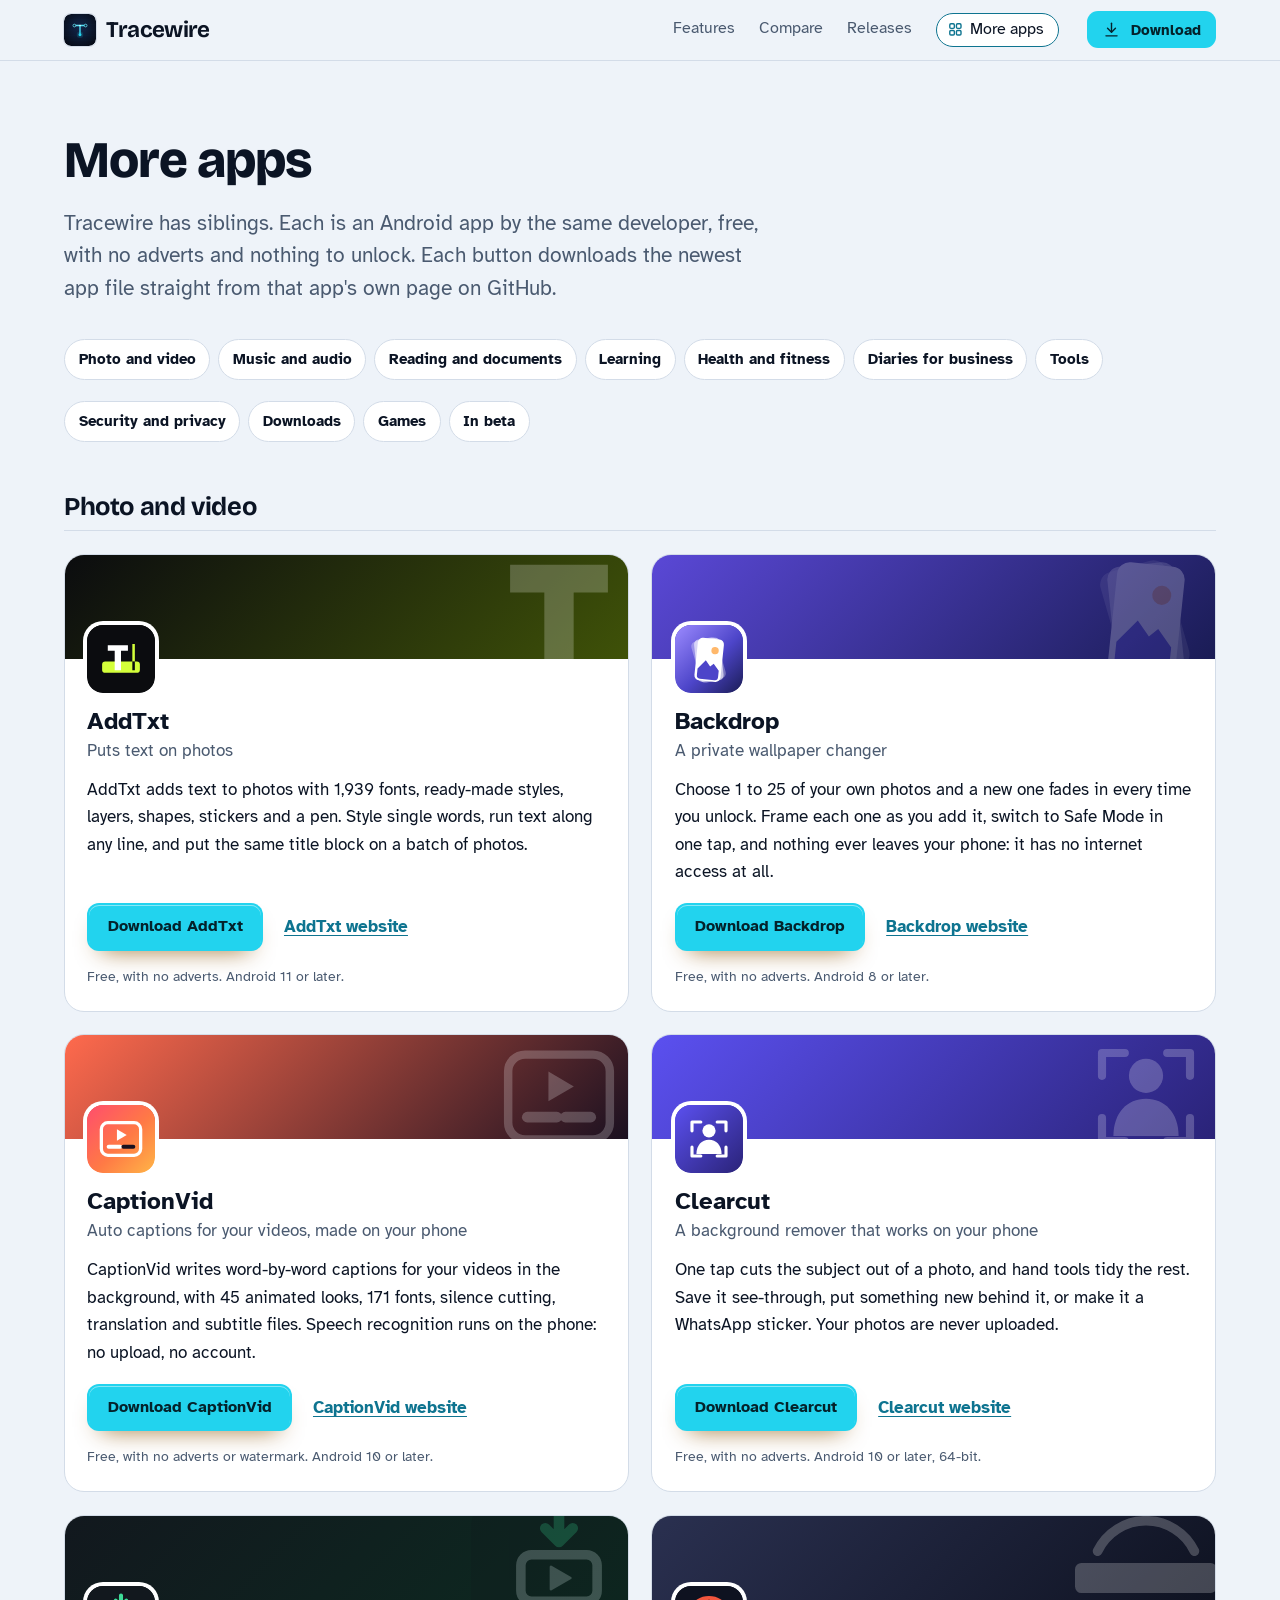
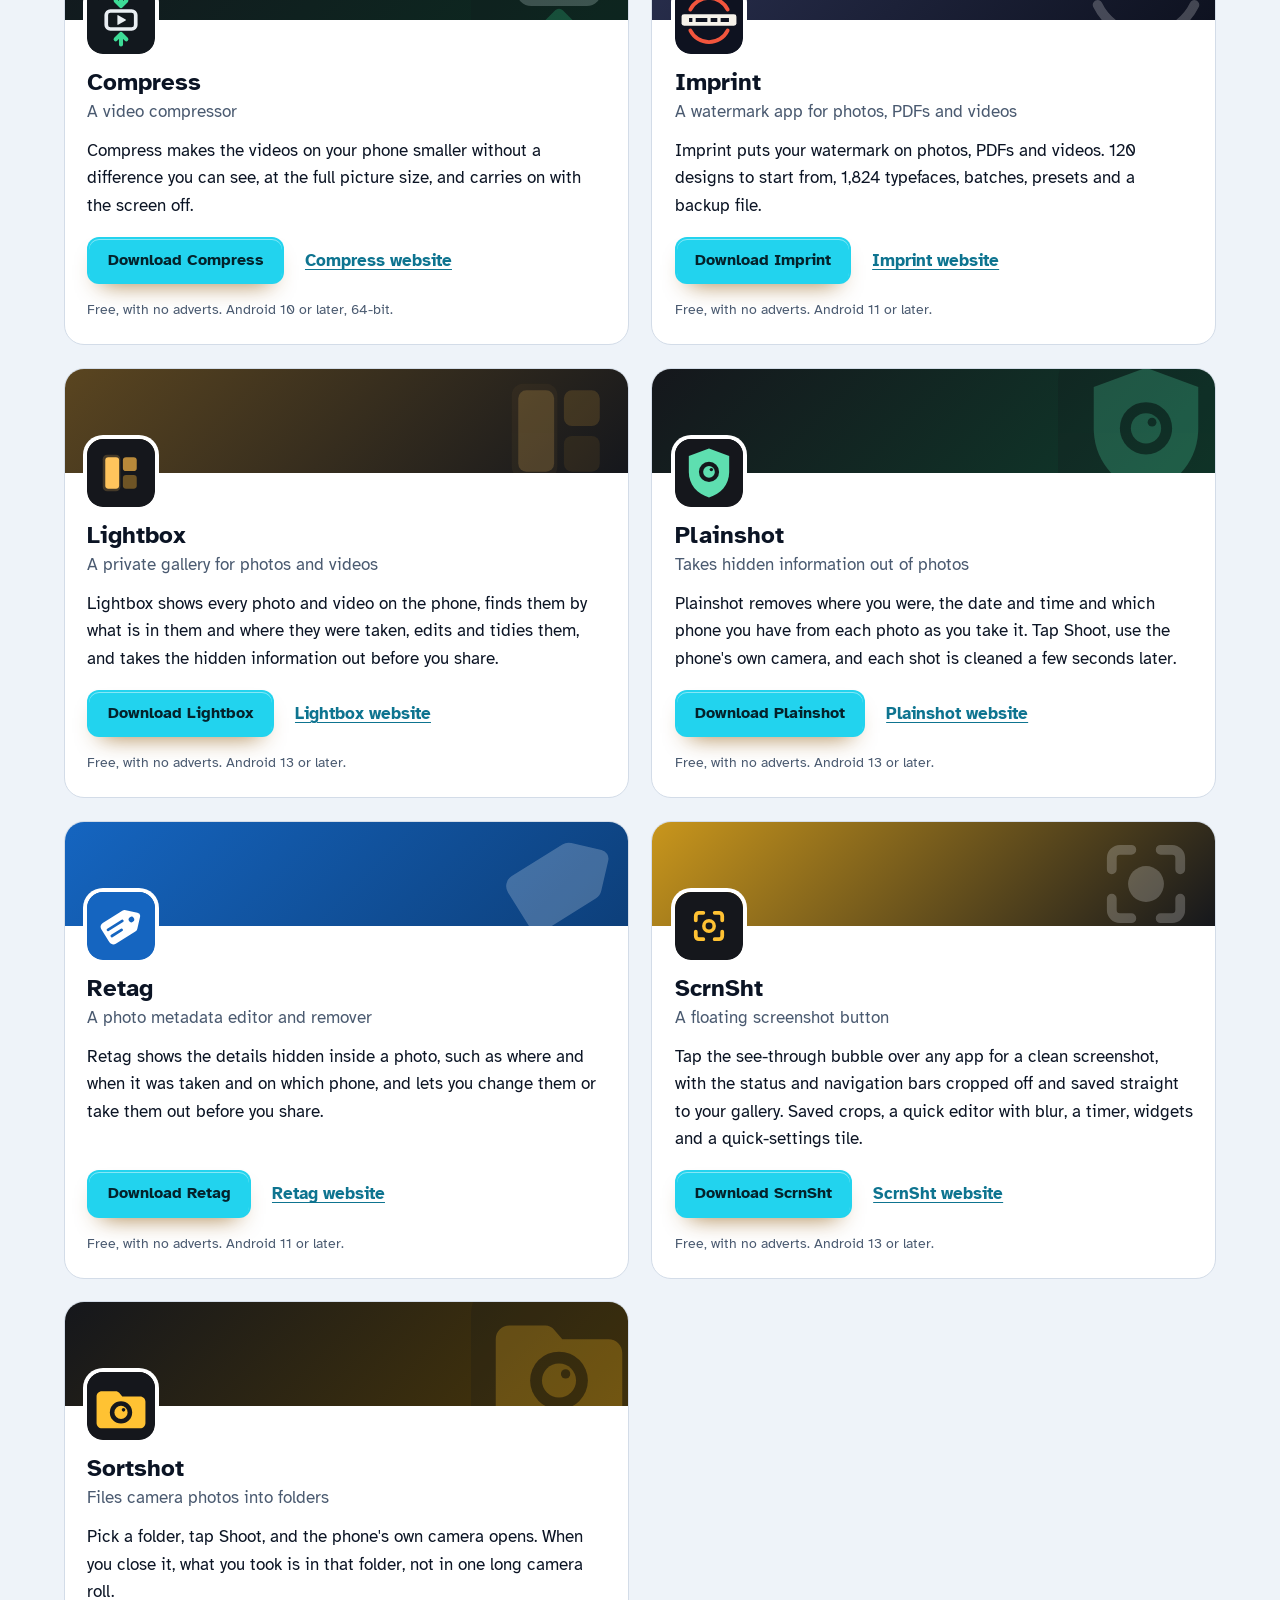
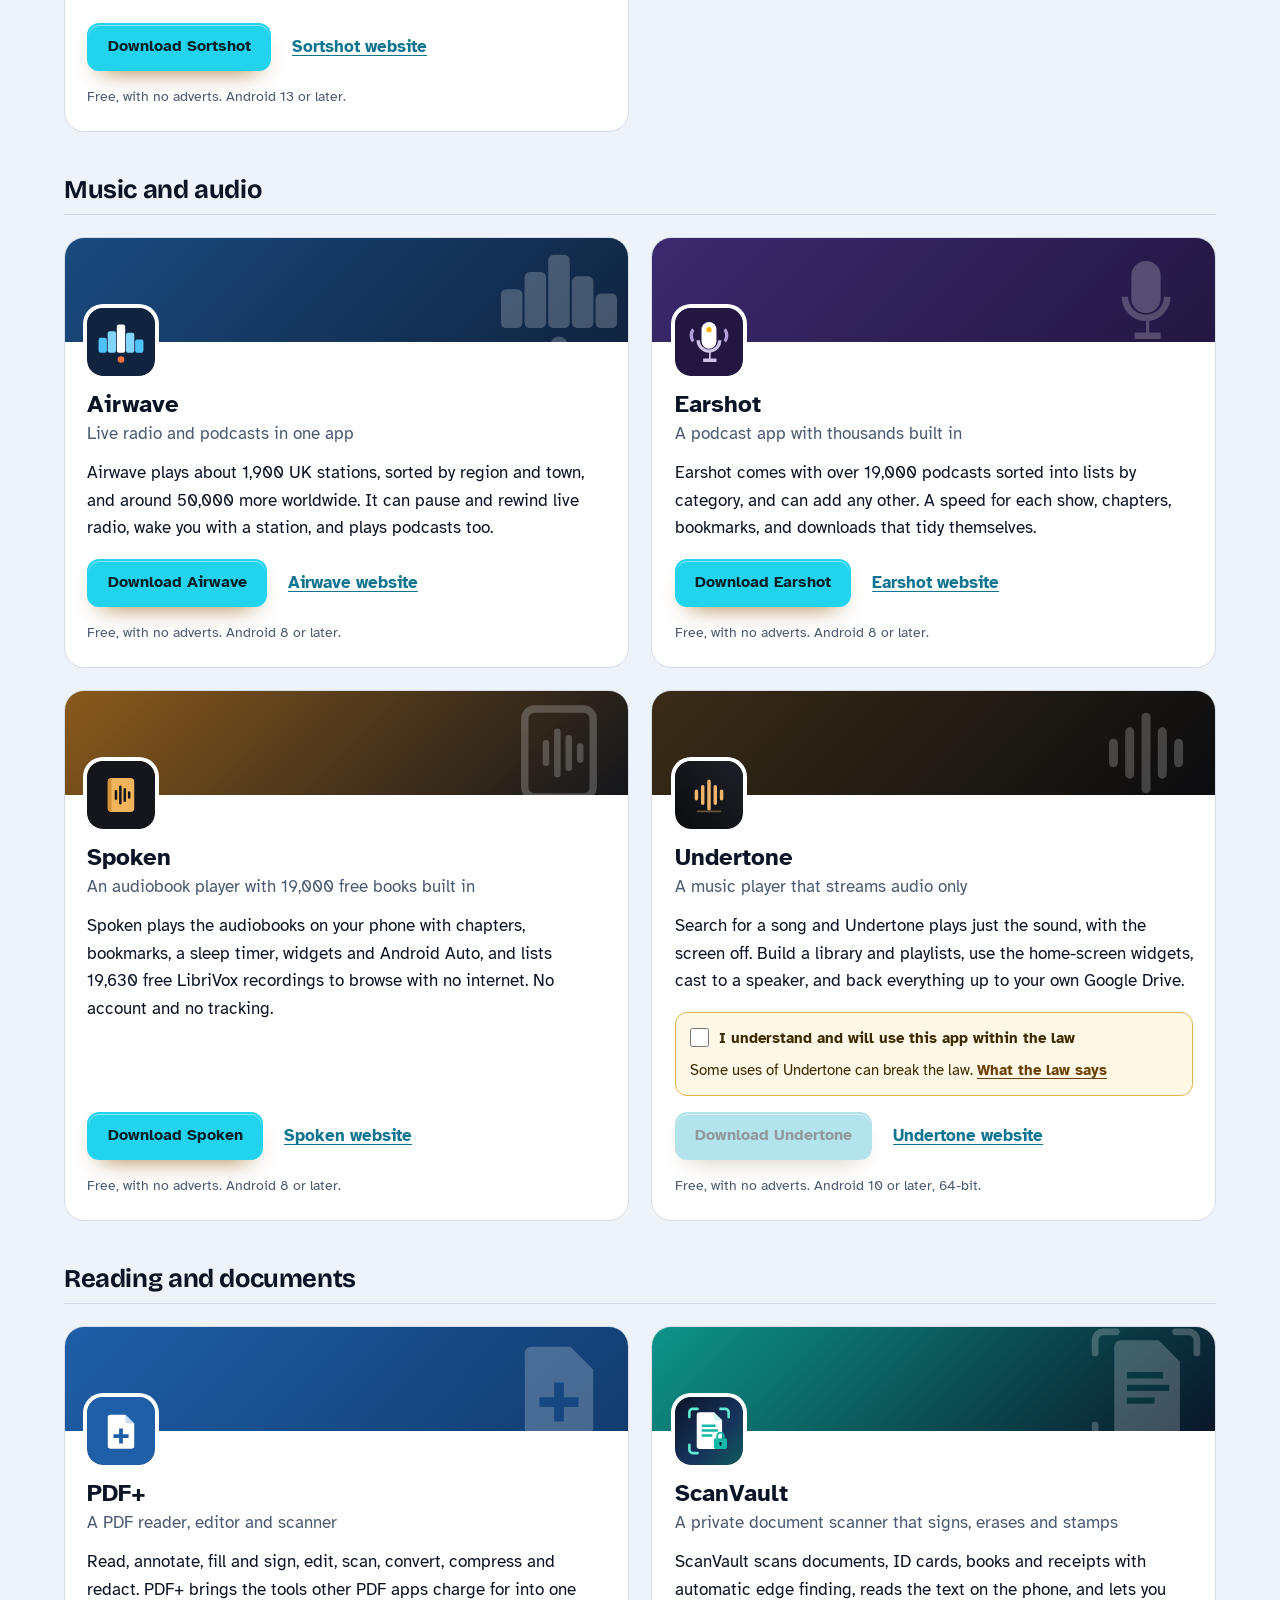
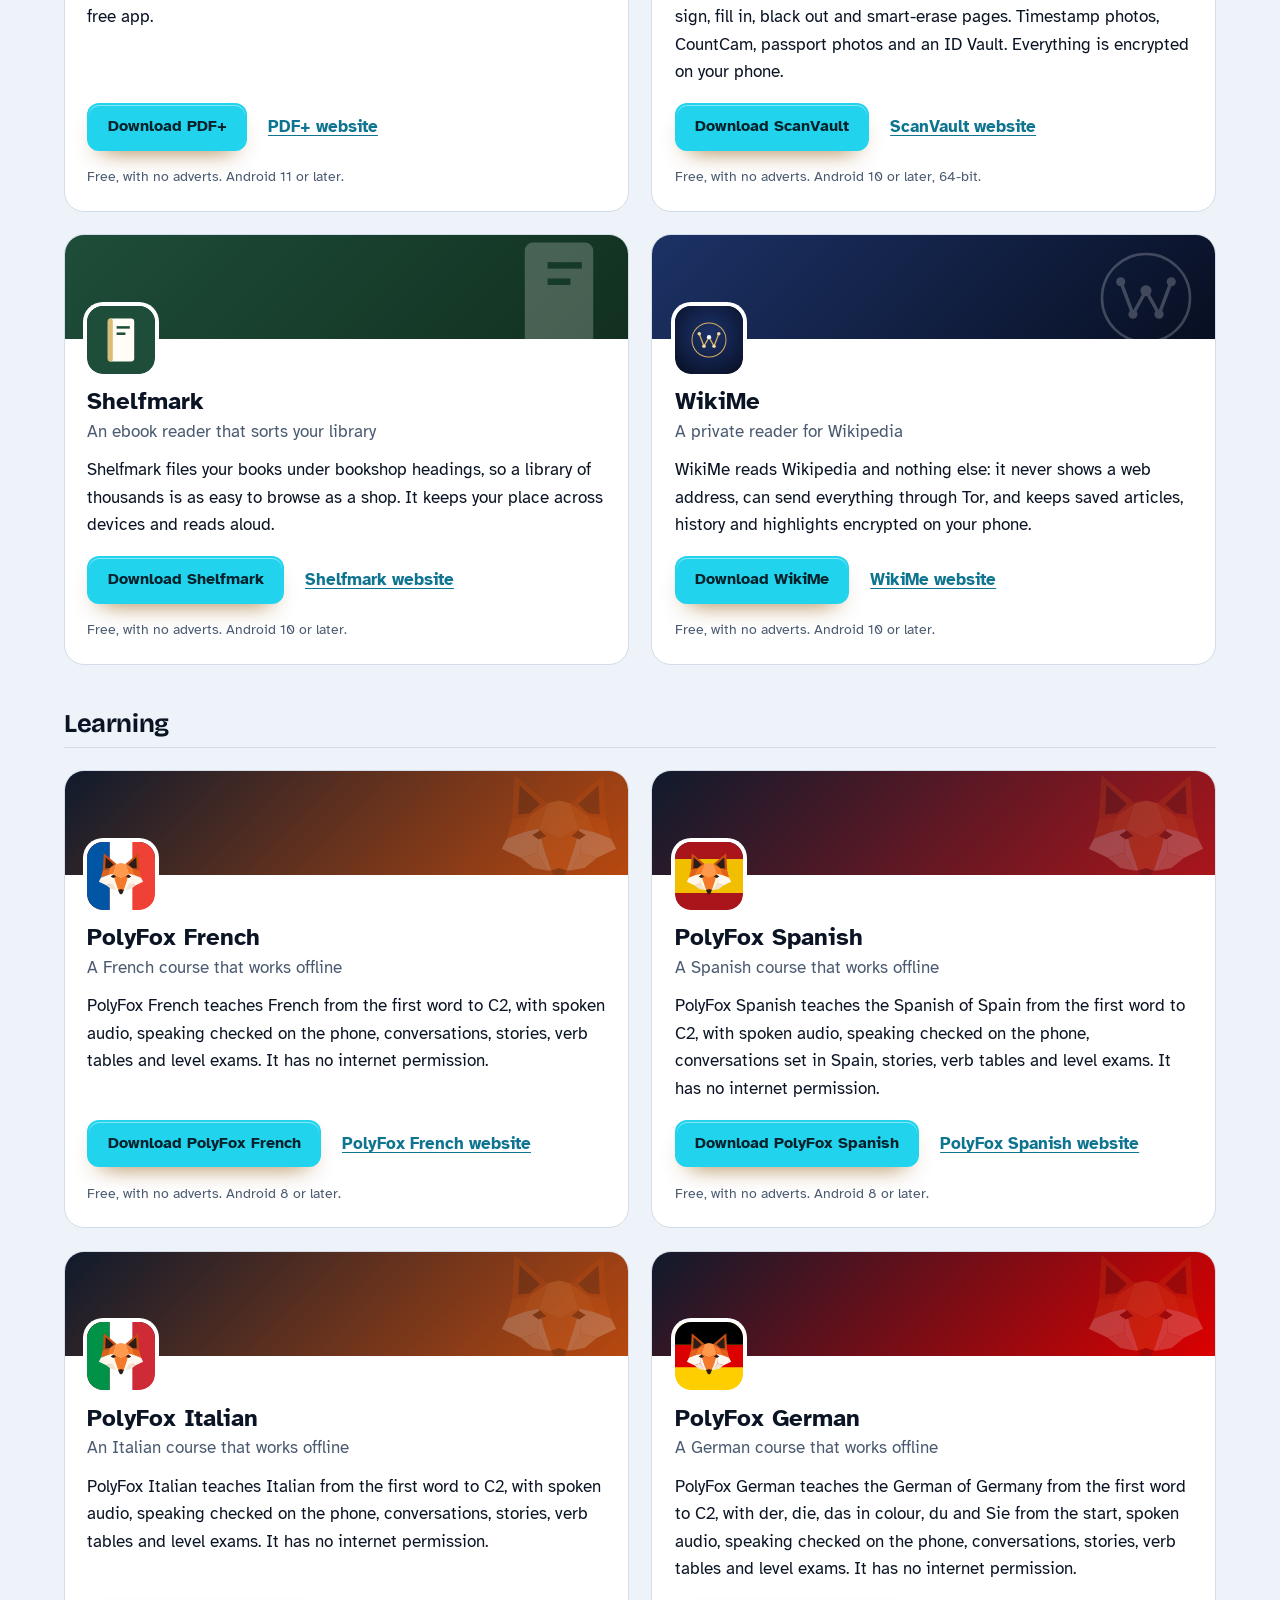
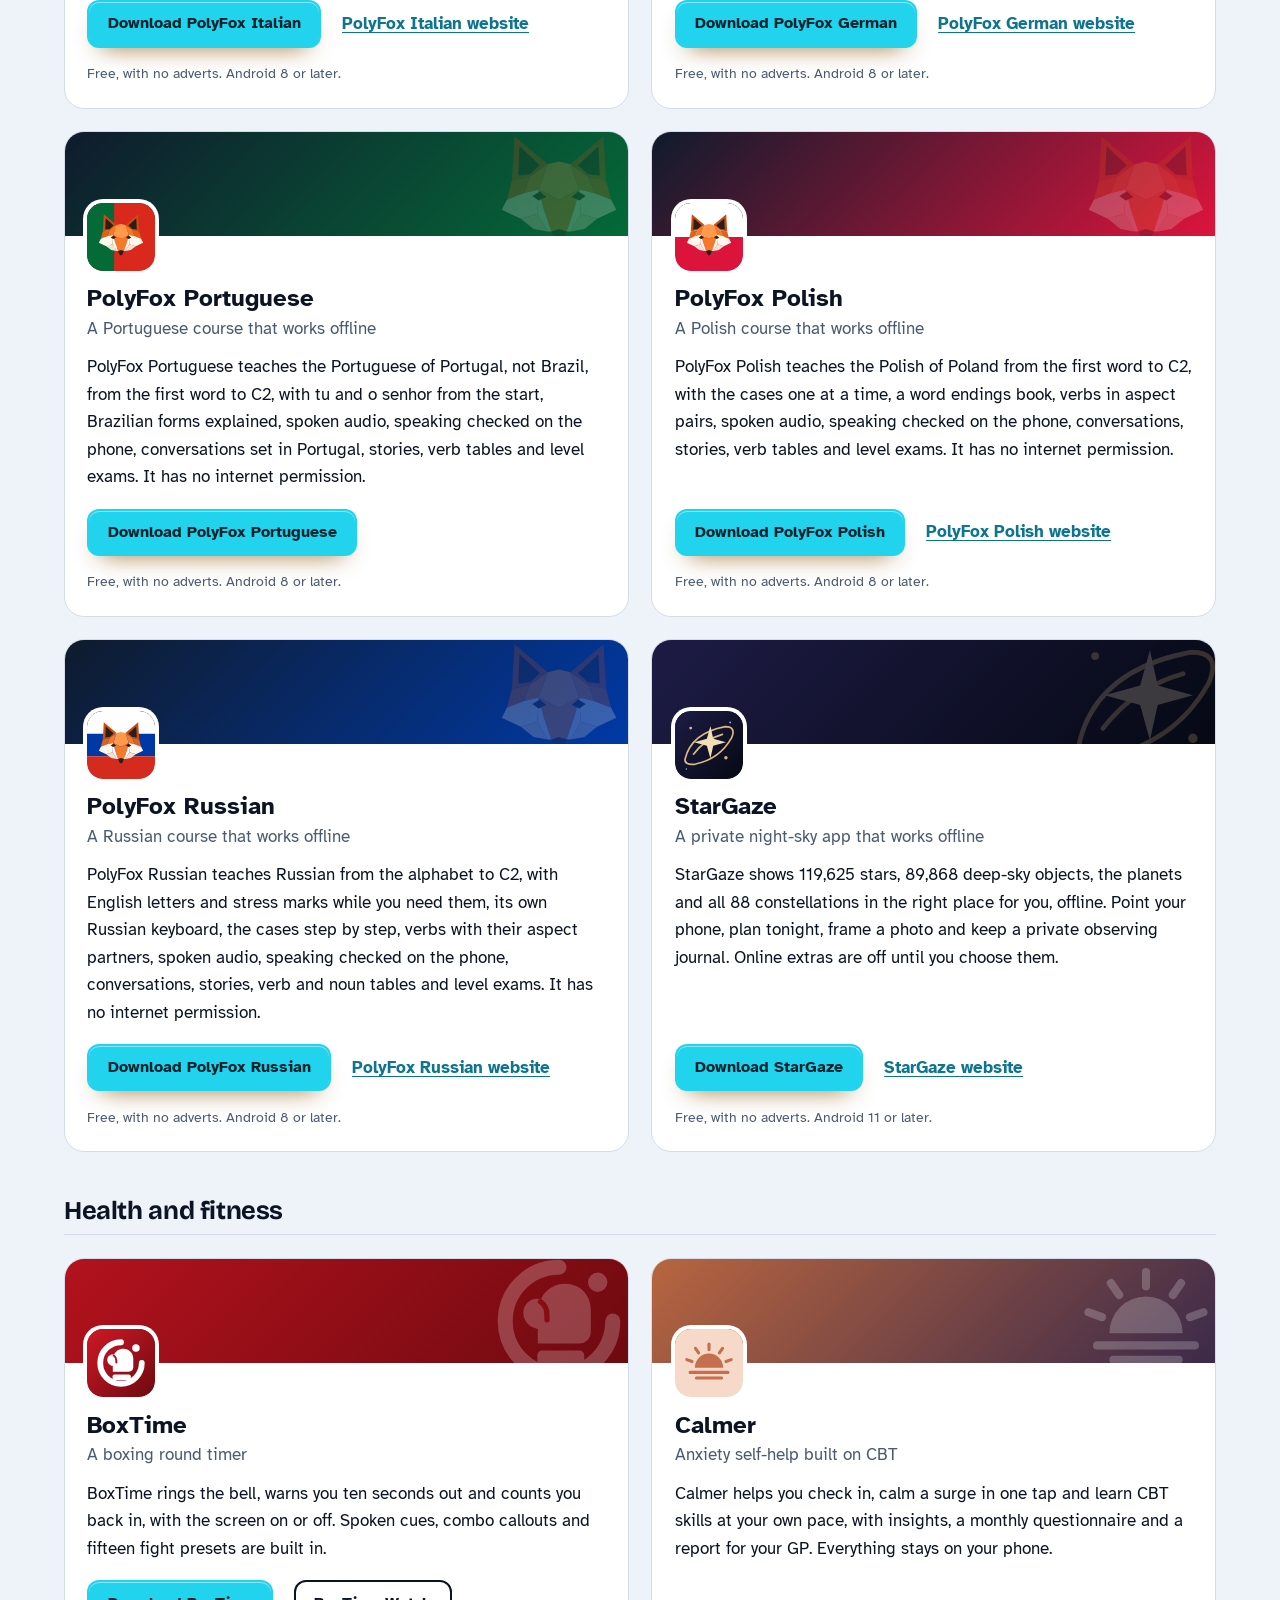
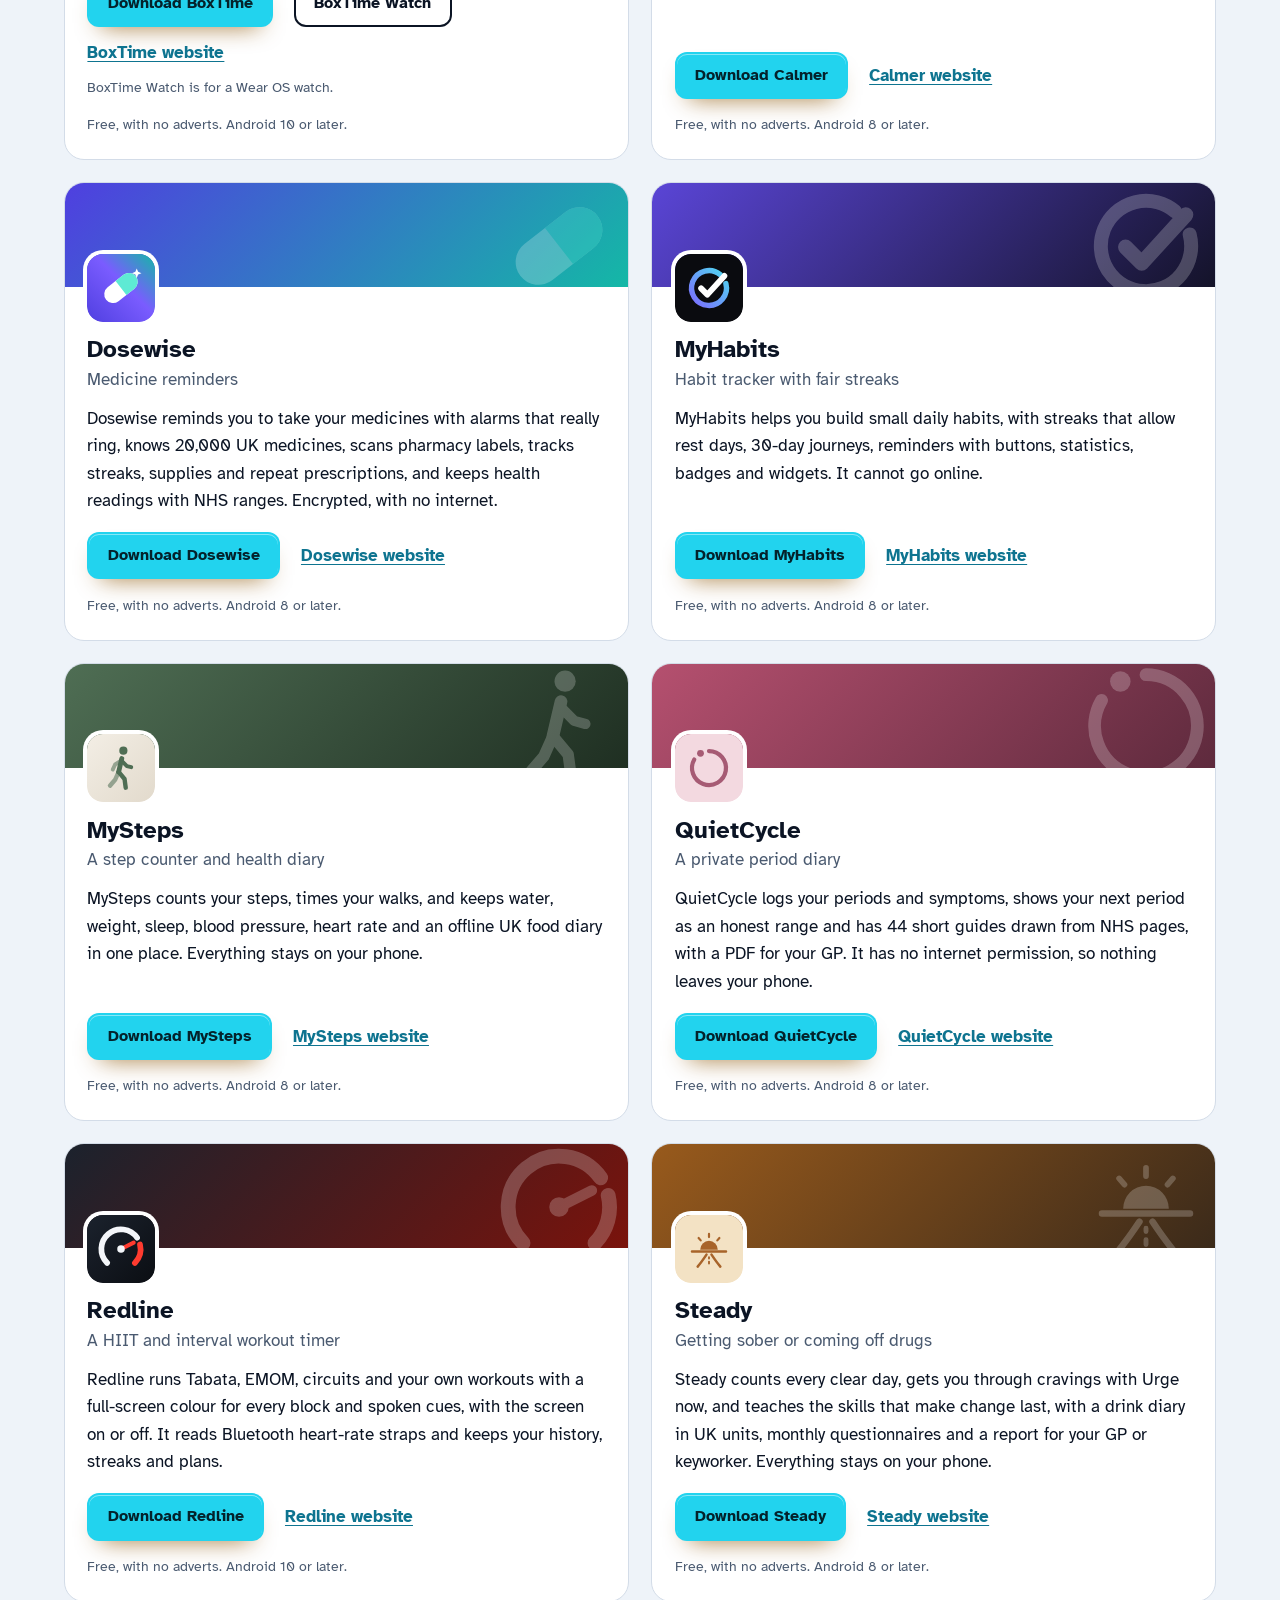
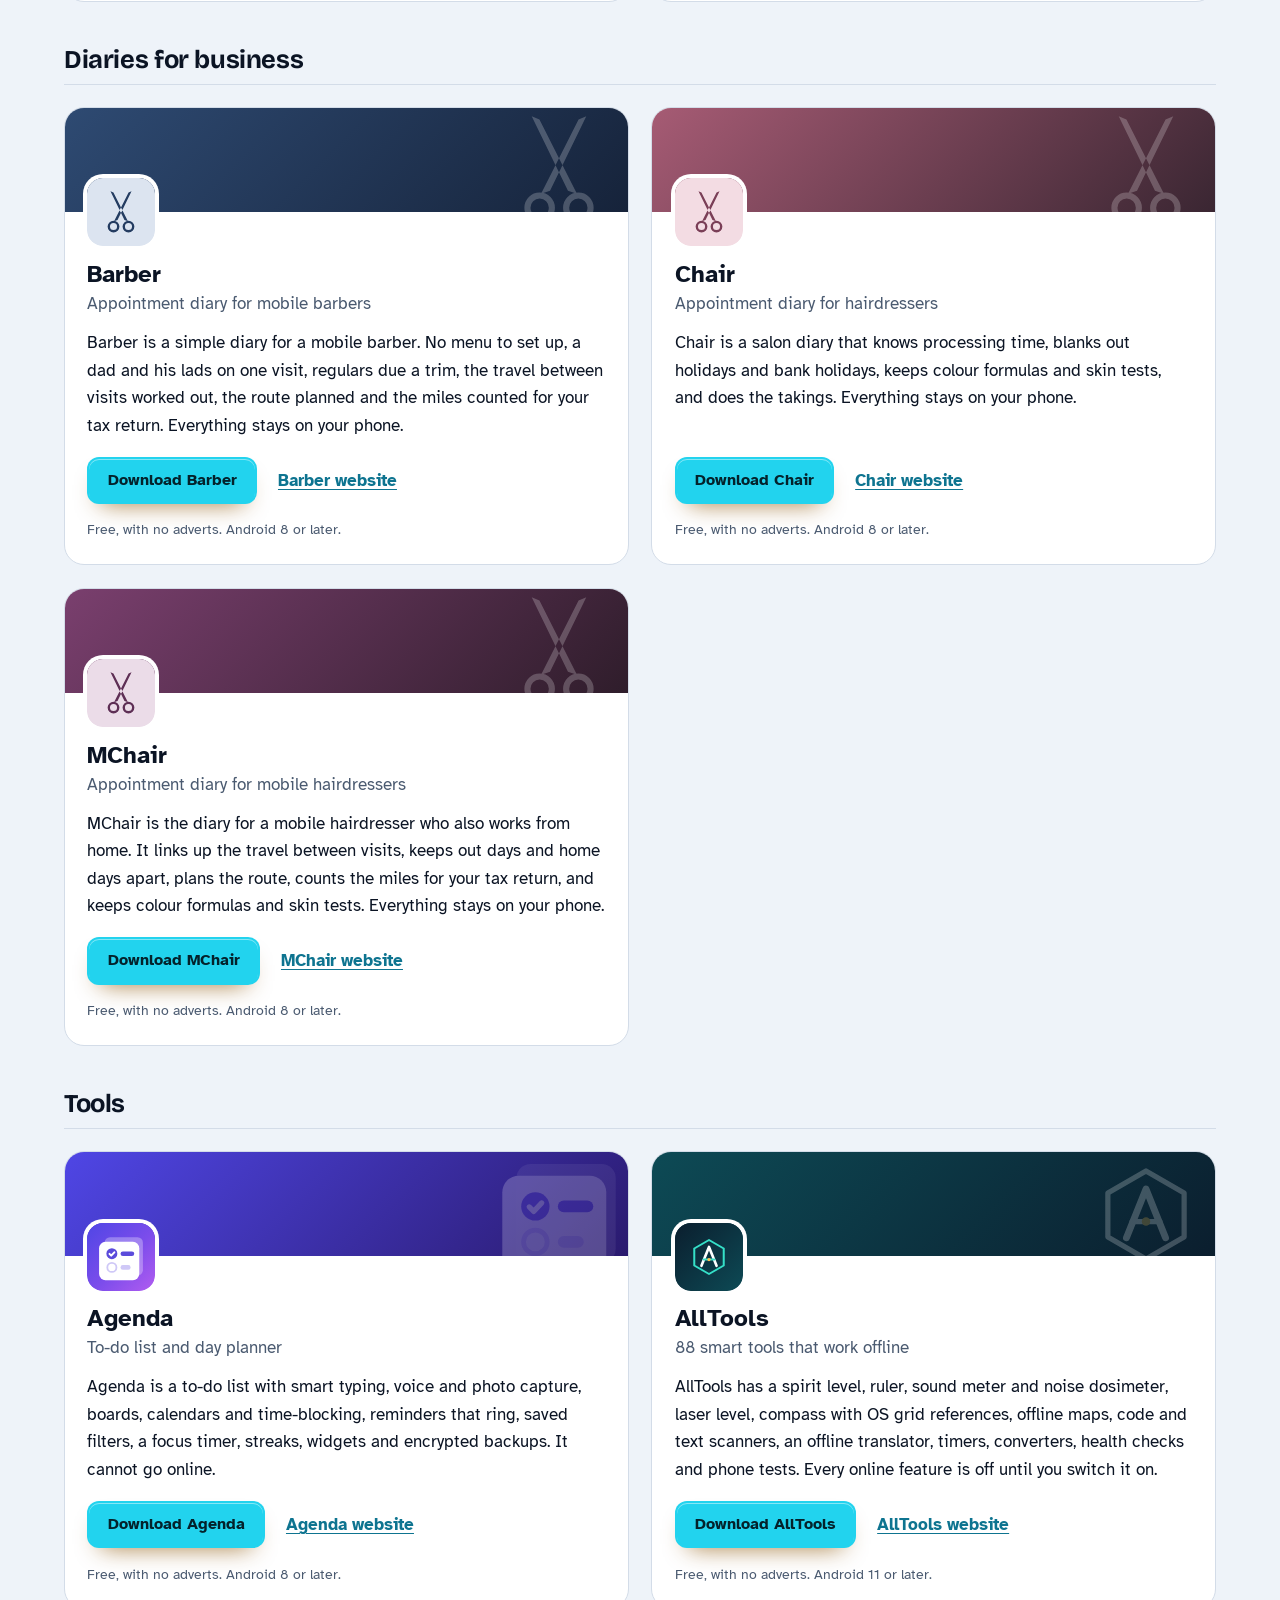
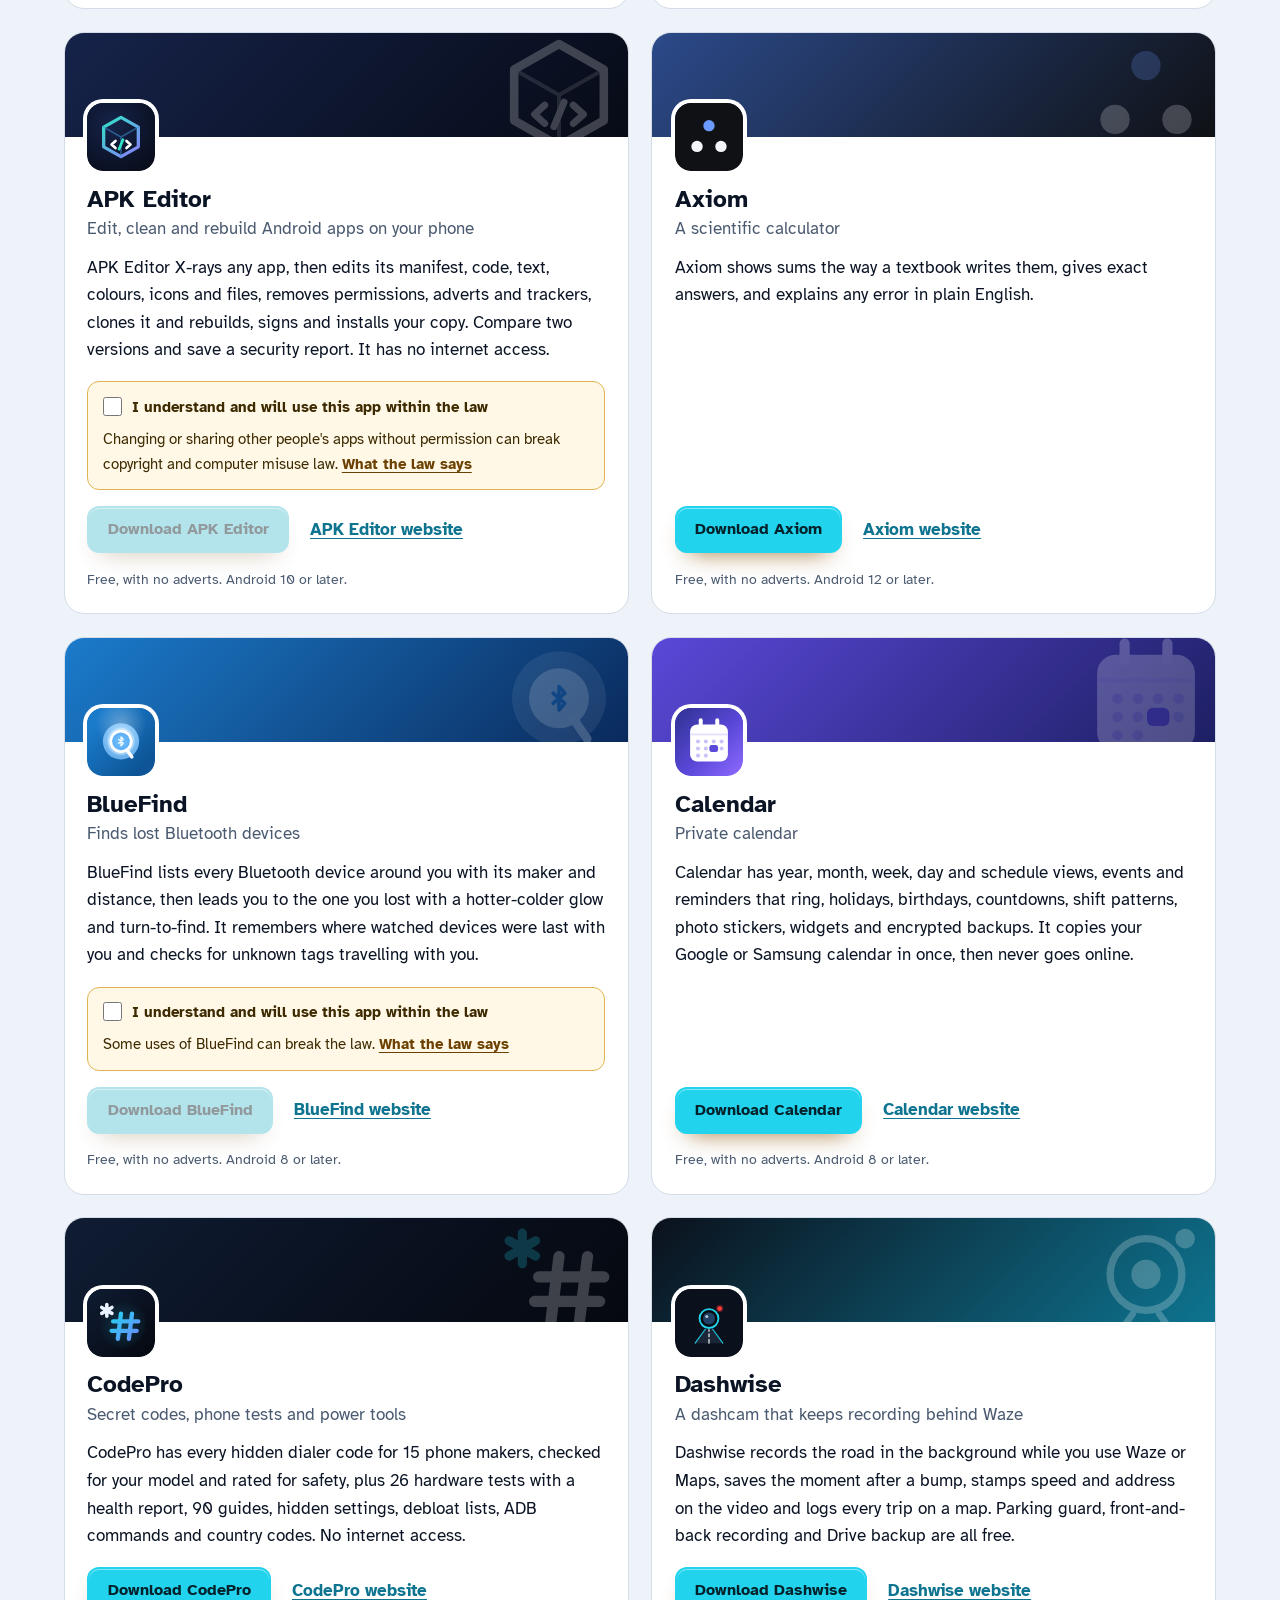
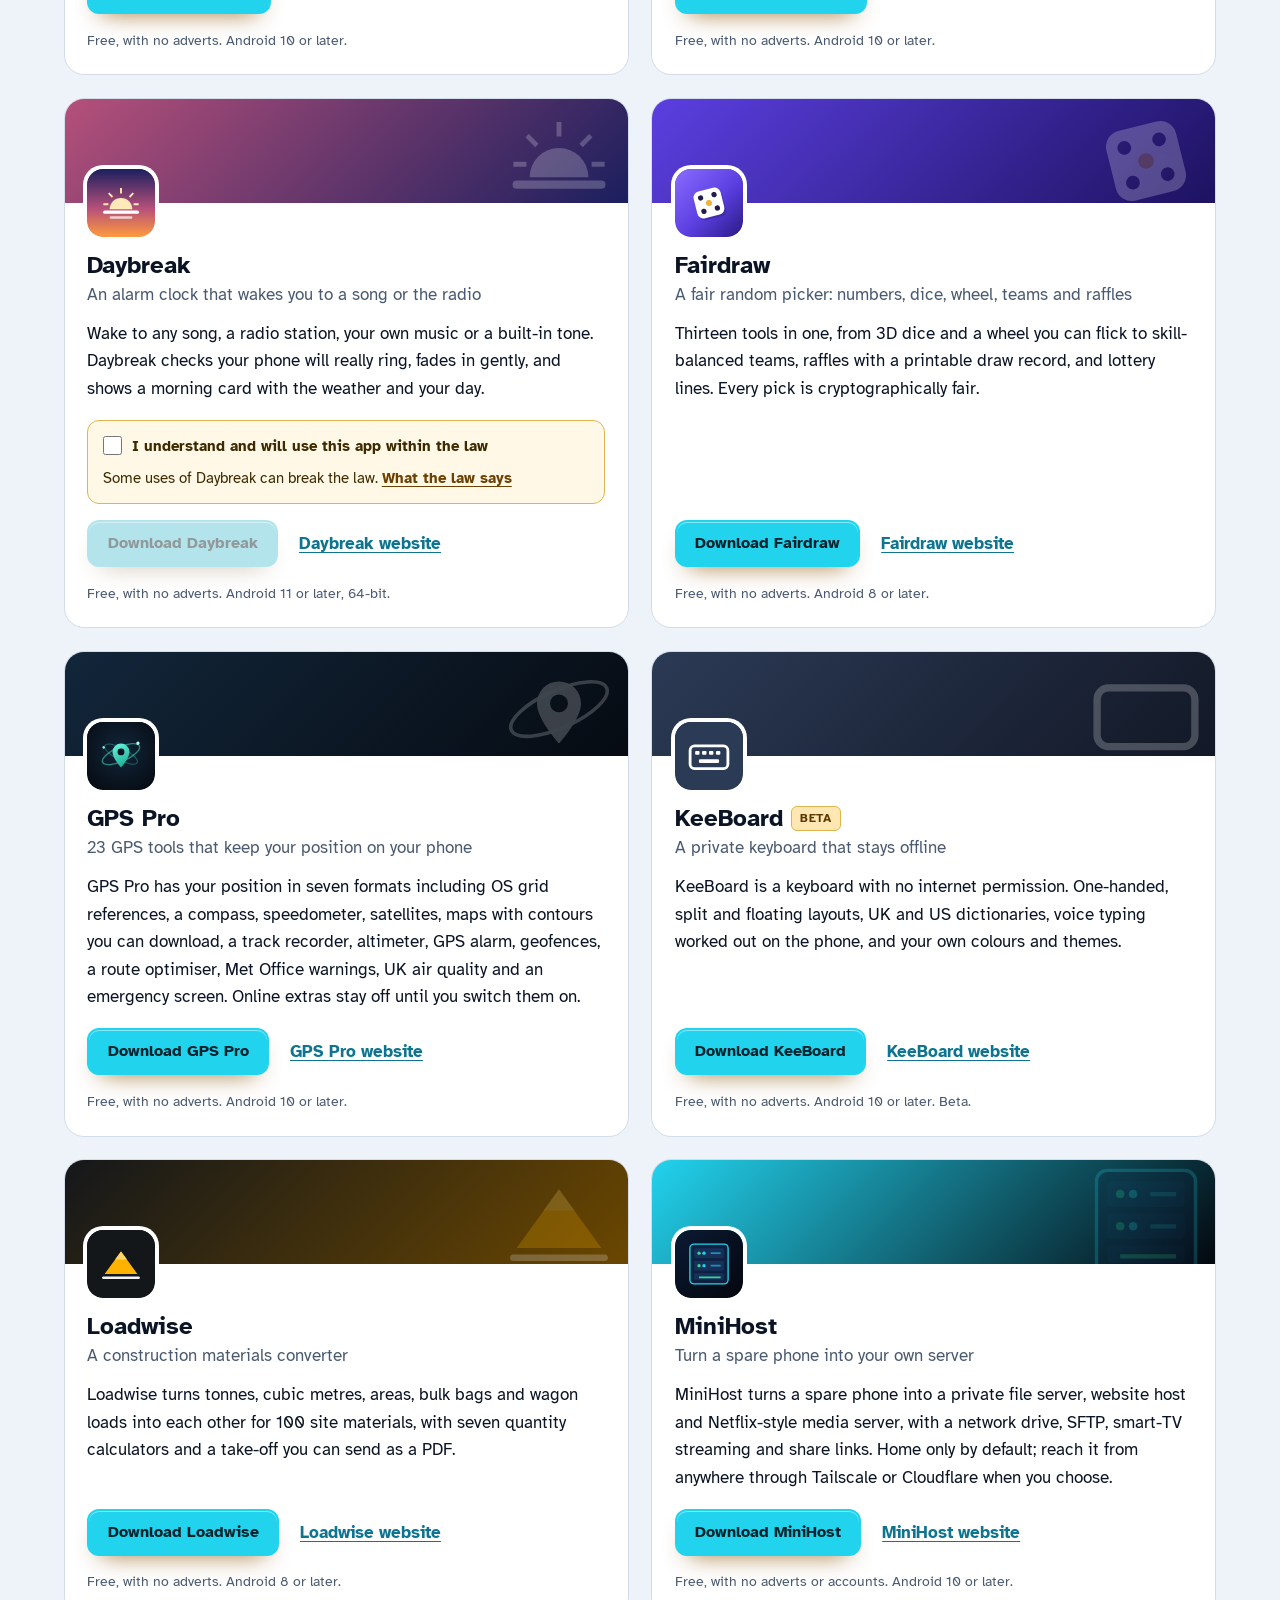
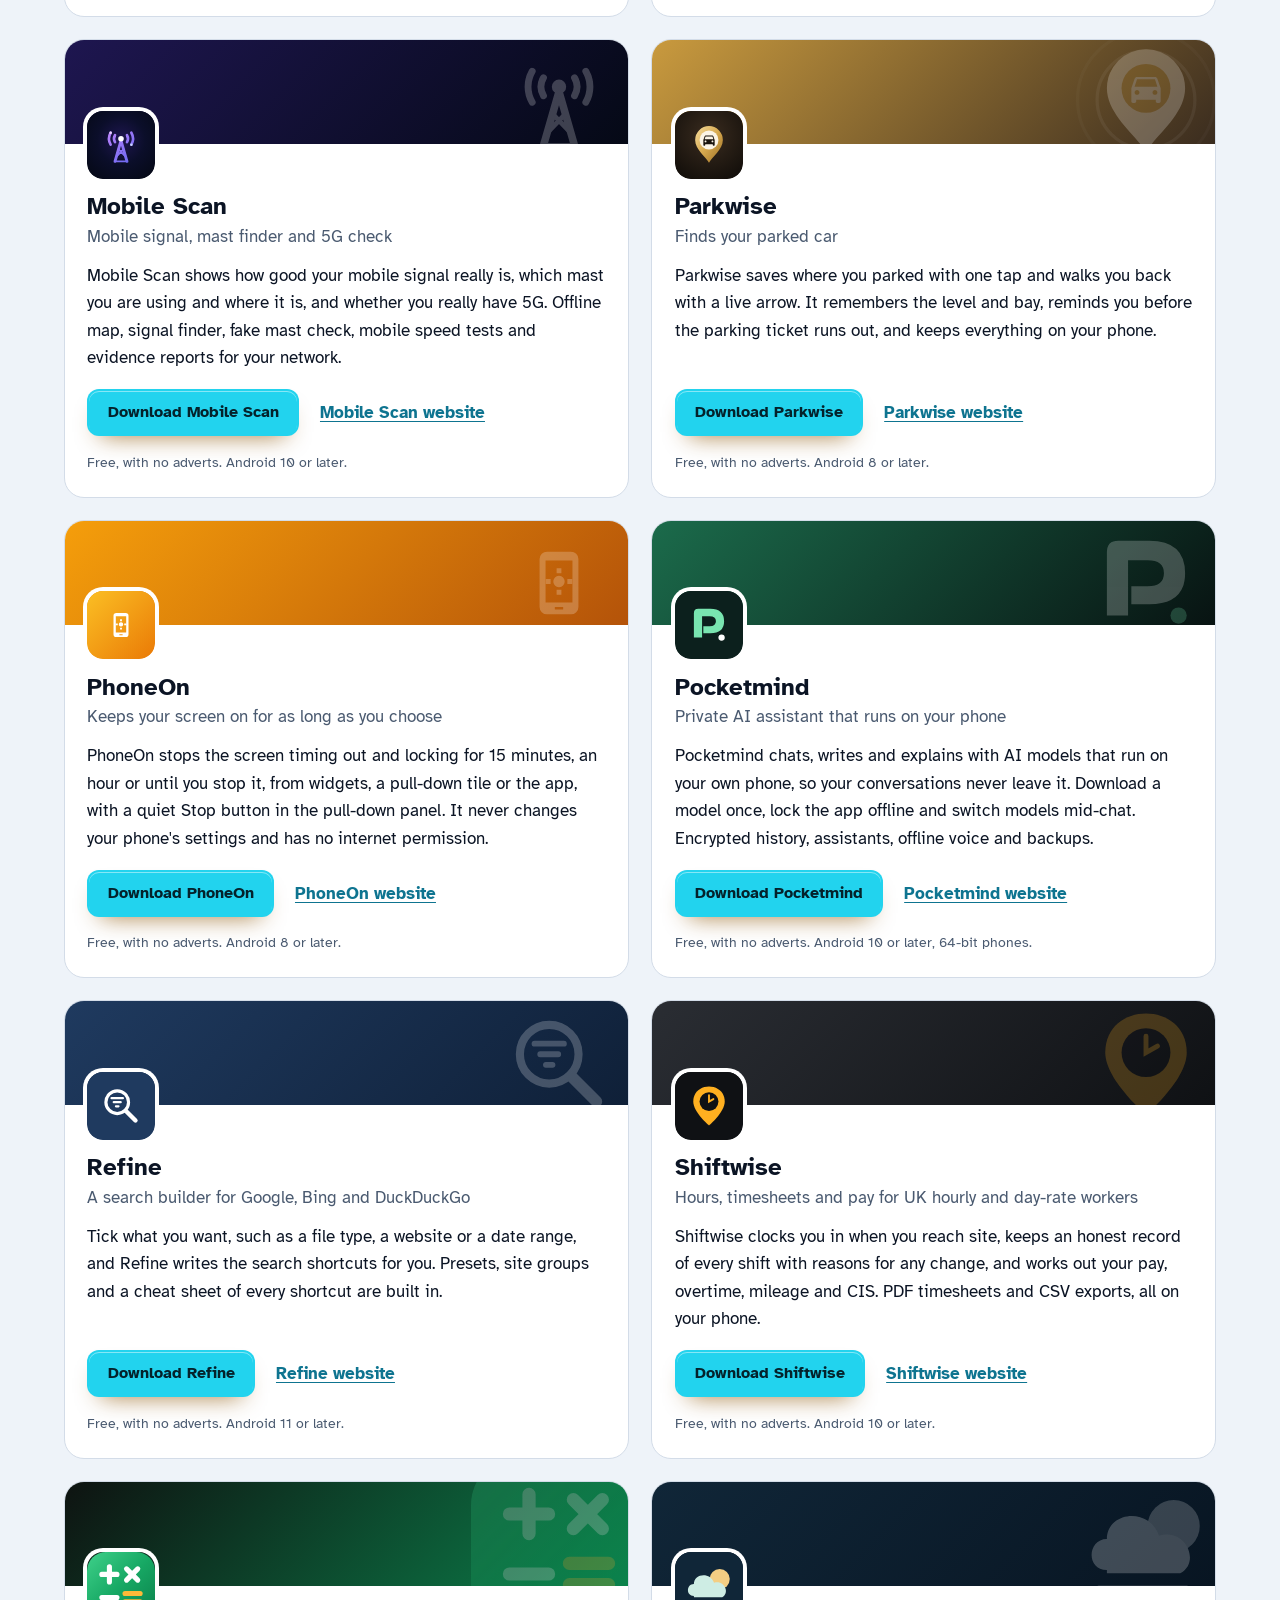
==== commit 26c90803: "More apps: add APK Editor" ====
--- a/more-apps.html
+++ b/more-apps.html
@@ -4,7 +4,7 @@
 <meta charset="utf-8">
 <meta name="viewport" content="width=device-width, initial-scale=1">
 <title>More free Android apps from the maker of Tracewire</title>
-<meta name="description" content="All 94 free Android apps from the maker of Tracewire, in one list by category, each with its download and a link to its website.">
+<meta name="description" content="All 95 free Android apps from the maker of Tracewire, in one list by category, each with its download and a link to its website.">
 <meta name="author" content="Jonathan Jackson">
 <link rel="canonical" href="https://customgpter.github.io/tracewire/more-apps.html">
 <meta name="theme-color" content="#eef3f9" media="(prefers-color-scheme: light)">
@@ -12,7 +12,7 @@
 <meta property="og:type" content="website">
 <meta property="og:site_name" content="Tracewire">
 <meta property="og:title" content="More free Android apps from the maker of Tracewire">
-<meta property="og:description" content="All 94 free Android apps from the maker of Tracewire, in one list by category, each with its download and a link to its website.">
+<meta property="og:description" content="All 95 free Android apps from the maker of Tracewire, in one list by category, each with its download and a link to its website.">
 <meta property="og:url" content="https://customgpter.github.io/tracewire/more-apps.html">
 <meta property="og:image" content="https://customgpter.github.io/tracewire/assets/og.png">
 <meta property="og:image:width" content="1200">
@@ -26,7 +26,7 @@
 <link rel="preload" href="./assets/fonts/atkinson-hyperlegible-latin-400-normal.woff2" as="font" type="font/woff2" crossorigin>
 <link rel="stylesheet" href="./assets/site.css?v=1">
 <link rel="stylesheet" href="./assets/house.css?v=1">
-<script type="application/ld+json">{"@context":"https://schema.org","@type":"ItemList","name":"Apps from the maker of Tracewire","url":"https://customgpter.github.io/tracewire/more-apps.html","itemListElement":[{"@type":"ListItem","position":1,"name":"AddTxt","url":"https://customgpter.github.io/addtxt/"},{"@type":"ListItem","position":2,"name":"Backdrop","url":"https://customgpter.github.io/backdrop/"},{"@type":"ListItem","position":3,"name":"CaptionVid","url":"https://customgpter.github.io/captionvid/"},{"@type":"ListItem","position":4,"name":"Clearcut","url":"https://customgpter.github.io/clearcut/"},{"@type":"ListItem","position":5,"name":"Compress","url":"https://customgpter.github.io/compress/"},{"@type":"ListItem","position":6,"name":"Imprint","url":"https://customgpter.github.io/imprint/"},{"@type":"ListItem","position":7,"name":"Lightbox","url":"https://customgpter.github.io/lightbox/"},{"@type":"ListItem","position":8,"name":"Plainshot","url":"https://customgpter.github.io/plainshot/"},{"@type":"ListItem","position":9,"name":"Retag","url":"https://customgpter.github.io/retag/"},{"@type":"ListItem","position":10,"name":"ScrnSht","url":"https://customgpter.github.io/scrnsht/"},{"@type":"ListItem","position":11,"name":"Sortshot","url":"https://customgpter.github.io/sortshot/"},{"@type":"ListItem","position":12,"name":"Airwave","url":"https://customgpter.github.io/airwave/"},{"@type":"ListItem","position":13,"name":"Earshot","url":"https://customgpter.github.io/earshot/"},{"@type":"ListItem","position":14,"name":"Spoken","url":"https://customgpter.github.io/spoken/"},{"@type":"ListItem","position":15,"name":"Undertone","url":"https://customgpter.github.io/undertone/"},{"@type":"ListItem","position":16,"name":"PDF+","url":"https://customgpter.github.io/pdfplus/"},{"@type":"ListItem","position":17,"name":"ScanVault","url":"https://customgpter.github.io/scanvault/"},{"@type":"ListItem","position":18,"name":"Shelfmark","url":"https://customgpter.github.io/shelfmark/"},{"@type":"ListItem","position":19,"name":"WikiMe","url":"https://customgpter.github.io/wikime/"},{"@type":"ListItem","position":20,"name":"PolyFox French","url":"https://customgpter.github.io/polyfox/"},{"@type":"ListItem","position":21,"name":"PolyFox German","url":"https://customgpter.github.io/polyfox-german/"},{"@type":"ListItem","position":22,"name":"PolyFox Polish","url":"https://customgpter.github.io/polyfox-polish/"},{"@type":"ListItem","position":23,"name":"PolyFox Russian","url":"https://customgpter.github.io/polyfox-russian/"},{"@type":"ListItem","position":24,"name":"StarGaze","url":"https://customgpter.github.io/stargaze/"},{"@type":"ListItem","position":25,"name":"BoxTime","url":"https://customgpter.github.io/boxtime/"},{"@type":"ListItem","position":26,"name":"Calmer","url":"https://customgpter.github.io/calmer/"},{"@type":"ListItem","position":27,"name":"Dosewise","url":"https://customgpter.github.io/dosewise/"},{"@type":"ListItem","position":28,"name":"MyHabits","url":"https://customgpter.github.io/myhabits/"},{"@type":"ListItem","position":29,"name":"MySteps","url":"https://customgpter.github.io/mysteps/"},{"@type":"ListItem","position":30,"name":"QuietCycle","url":"https://customgpter.github.io/quietcycle/"},{"@type":"ListItem","position":31,"name":"Redline","url":"https://customgpter.github.io/redline/"},{"@type":"ListItem","position":32,"name":"Steady","url":"https://customgpter.github.io/steady/"},{"@type":"ListItem","position":33,"name":"Barber","url":"https://customgpter.github.io/barber/"},{"@type":"ListItem","position":34,"name":"Chair","url":"https://customgpter.github.io/chair/"},{"@type":"ListItem","position":35,"name":"MChair","url":"https://customgpter.github.io/mchair/"},{"@type":"ListItem","position":36,"name":"Agenda","url":"https://customgpter.github.io/agenda/"},{"@type":"ListItem","position":37,"name":"AllTools","url":"https://customgpter.github.io/alltools/"},{"@type":"ListItem","position":38,"name":"Axiom","url":"https://customgpter.github.io/axiom/"},{"@type":"ListItem","position":39,"name":"BlueFind","url":"https://customgpter.github.io/bluefind/"},{"@type":"ListItem","position":40,"name":"Calendar","url":"https://customgpter.github.io/calendar/"},{"@type":"ListItem","position":41,"name":"CodePro","url":"https://customgpter.github.io/codepro/"},{"@type":"ListItem","position":42,"name":"Dashwise","url":"https://customgpter.github.io/dashwise/"},{"@type":"ListItem","position":43,"name":"Daybreak","url":"https://customgpter.github.io/daybreak/"},{"@type":"ListItem","position":44,"name":"Fairdraw","url":"https://customgpter.github.io/fairdraw/"},{"@type":"ListItem","position":45,"name":"GPS Pro","url":"https://customgpter.github.io/gpspro/"},{"@type":"ListItem","position":46,"name":"KeeBoard","url":"https://customgpter.github.io/keeboard/"},{"@type":"ListItem","position":47,"name":"Loadwise","url":"https://customgpter.github.io/loadwise/"},{"@type":"ListItem","position":48,"name":"MiniHost","url":"https://customgpter.github.io/minihost/"},{"@type":"ListItem","position":49,"name":"Mobile Scan","url":"https://customgpter.github.io/mobilescan/"},{"@type":"ListItem","position":50,"name":"Parkwise","url":"https://customgpter.github.io/parkwise/"},{"@type":"ListItem","position":51,"name":"Pocketmind","url":"https://customgpter.github.io/pocketmind/"},{"@type":"ListItem","position":52,"name":"Refine","url":"https://customgpter.github.io/refine/"},{"@type":"ListItem","position":53,"name":"Shiftwise","url":"https://customgpter.github.io/shiftwise/"},{"@type":"ListItem","position":54,"name":"SimpleCalc","url":"https://customgpter.github.io/simplecalc/"},{"@type":"ListItem","position":55,"name":"Skyline","url":"https://customgpter.github.io/skyline/"},{"@type":"ListItem","position":56,"name":"Slipway","url":"https://customgpter.github.io/slipway/"},{"@type":"ListItem","position":57,"name":"Tagger","url":"https://customgpter.github.io/tagger/"},{"@type":"ListItem","position":58,"name":"TotalClean","url":"https://customgpter.github.io/totalclean/"},{"@type":"ListItem","position":59,"name":"TVLink","url":"https://customgpter.github.io/tvlink/"},{"@type":"ListItem","position":60,"name":"Unbox","url":"https://customgpter.github.io/unbox/"},{"@type":"ListItem","position":61,"name":"WhatsKeep","url":"https://customgpter.github.io/whatskeep/"},{"@type":"ListItem","position":62,"name":"WiFi Scan","url":"https://customgpter.github.io/wifiscan/"},{"@type":"ListItem","position":63,"name":"Auditly","url":"https://customgpter.github.io/auditly/"},{"@type":"ListItem","position":64,"name":"Backchannel","url":"https://customgpter.github.io/backchannel/"},{"@type":"ListItem","position":65,"name":"ENotes","url":"https://customgpter.github.io/enotes/"},{"@type":"ListItem","position":66,"name":"FindMe","url":"https://customgpter.github.io/findme/"},{"@type":"ListItem","position":67,"name":"iLock","url":"https://customgpter.github.io/ilock/"},{"@type":"ListItem","position":68,"name":"ImSafe","url":"https://customgpter.github.io/imsafe/"},{"@type":"ListItem","position":69,"name":"IShred","url":"https://customgpter.github.io/ishred/"},{"@type":"ListItem","position":70,"name":"LockBox","url":"https://customgpter.github.io/lockbox/"},{"@type":"ListItem","position":71,"name":"PassVault","url":"https://customgpter.github.io/passvault/"},{"@type":"ListItem","position":72,"name":"SpyFind","url":"https://customgpter.github.io/spyfind/"},{"@type":"ListItem","position":73,"name":"TextWipe","url":"https://customgpter.github.io/textwipe/"},{"@type":"ListItem","position":74,"name":"Tracewire","url":"https://customgpter.github.io/tracewire/"},{"@type":"ListItem","position":75,"name":"Vigil","url":"https://customgpter.github.io/vigil/"},{"@type":"ListItem","position":76,"name":"Grab","url":"https://customgpter.github.io/grab/"},{"@type":"ListItem","position":77,"name":"Swarm","url":"https://customgpter.github.io/swarm/"},{"@type":"ListItem","position":78,"name":"Plane Games","url":"https://customgpter.github.io/plane-games/"},{"@type":"ListItem","position":79,"name":"Ninefold","url":"https://customgpter.github.io/ninefold/"},{"@type":"ListItem","position":80,"name":"Cubewise","url":"https://customgpter.github.io/cubewise/"},{"@type":"ListItem","position":81,"name":"Tilewise","url":"https://customgpter.github.io/tilewise/"},{"@type":"ListItem","position":82,"name":"Letterwise","url":"https://customgpter.github.io/letterwise/"},{"@type":"ListItem","position":83,"name":"Kingside","url":"https://customgpter.github.io/kingside/"},{"@type":"ListItem","position":84,"name":"Deckhand","url":"https://customgpter.github.io/deckhand/"},{"@type":"ListItem","position":85,"name":"SNESForge","url":"https://customgpter.github.io/snesforge/"},{"@type":"ListItem","position":86,"name":"Fame Boy","url":"https://customgpter.github.io/fameboy/"},{"@type":"ListItem","position":87,"name":"PSPPro","url":"https://customgpter.github.io/psppro/"},{"@type":"ListItem","position":88,"name":"MegaGen","url":"https://customgpter.github.io/megagen/"},{"@type":"ListItem","position":89,"name":"QVR","url":"https://customgpter.github.io/qvr/"},{"@type":"ListItem","position":90,"name":"QVR Watch","url":"https://customgpter.github.io/qvr-watch/"},{"@type":"ListItem","position":91,"name":"QVRLite","url":"https://customgpter.github.io/qvrlite/"},{"@type":"ListItem","position":92,"name":"Onionz","url":"https://customgpter.github.io/onionz/"},{"@type":"ListItem","position":93,"name":"OnionzWeb","url":"https://customgpter.github.io/onionzweb/"}]}</script>
+<script type="application/ld+json">{"@context":"https://schema.org","@type":"ItemList","name":"Apps from the maker of Tracewire","url":"https://customgpter.github.io/tracewire/more-apps.html","itemListElement":[{"@type":"ListItem","position":1,"name":"AddTxt","url":"https://customgpter.github.io/addtxt/"},{"@type":"ListItem","position":2,"name":"Backdrop","url":"https://customgpter.github.io/backdrop/"},{"@type":"ListItem","position":3,"name":"CaptionVid","url":"https://customgpter.github.io/captionvid/"},{"@type":"ListItem","position":4,"name":"Clearcut","url":"https://customgpter.github.io/clearcut/"},{"@type":"ListItem","position":5,"name":"Compress","url":"https://customgpter.github.io/compress/"},{"@type":"ListItem","position":6,"name":"Imprint","url":"https://customgpter.github.io/imprint/"},{"@type":"ListItem","position":7,"name":"Lightbox","url":"https://customgpter.github.io/lightbox/"},{"@type":"ListItem","position":8,"name":"Plainshot","url":"https://customgpter.github.io/plainshot/"},{"@type":"ListItem","position":9,"name":"Retag","url":"https://customgpter.github.io/retag/"},{"@type":"ListItem","position":10,"name":"ScrnSht","url":"https://customgpter.github.io/scrnsht/"},{"@type":"ListItem","position":11,"name":"Sortshot","url":"https://customgpter.github.io/sortshot/"},{"@type":"ListItem","position":12,"name":"Airwave","url":"https://customgpter.github.io/airwave/"},{"@type":"ListItem","position":13,"name":"Earshot","url":"https://customgpter.github.io/earshot/"},{"@type":"ListItem","position":14,"name":"Spoken","url":"https://customgpter.github.io/spoken/"},{"@type":"ListItem","position":15,"name":"Undertone","url":"https://customgpter.github.io/undertone/"},{"@type":"ListItem","position":16,"name":"PDF+","url":"https://customgpter.github.io/pdfplus/"},{"@type":"ListItem","position":17,"name":"ScanVault","url":"https://customgpter.github.io/scanvault/"},{"@type":"ListItem","position":18,"name":"Shelfmark","url":"https://customgpter.github.io/shelfmark/"},{"@type":"ListItem","position":19,"name":"WikiMe","url":"https://customgpter.github.io/wikime/"},{"@type":"ListItem","position":20,"name":"PolyFox French","url":"https://customgpter.github.io/polyfox/"},{"@type":"ListItem","position":21,"name":"PolyFox German","url":"https://customgpter.github.io/polyfox-german/"},{"@type":"ListItem","position":22,"name":"PolyFox Polish","url":"https://customgpter.github.io/polyfox-polish/"},{"@type":"ListItem","position":23,"name":"PolyFox Russian","url":"https://customgpter.github.io/polyfox-russian/"},{"@type":"ListItem","position":24,"name":"StarGaze","url":"https://customgpter.github.io/stargaze/"},{"@type":"ListItem","position":25,"name":"BoxTime","url":"https://customgpter.github.io/boxtime/"},{"@type":"ListItem","position":26,"name":"Calmer","url":"https://customgpter.github.io/calmer/"},{"@type":"ListItem","position":27,"name":"Dosewise","url":"https://customgpter.github.io/dosewise/"},{"@type":"ListItem","position":28,"name":"MyHabits","url":"https://customgpter.github.io/myhabits/"},{"@type":"ListItem","position":29,"name":"MySteps","url":"https://customgpter.github.io/mysteps/"},{"@type":"ListItem","position":30,"name":"QuietCycle","url":"https://customgpter.github.io/quietcycle/"},{"@type":"ListItem","position":31,"name":"Redline","url":"https://customgpter.github.io/redline/"},{"@type":"ListItem","position":32,"name":"Steady","url":"https://customgpter.github.io/steady/"},{"@type":"ListItem","position":33,"name":"Barber","url":"https://customgpter.github.io/barber/"},{"@type":"ListItem","position":34,"name":"Chair","url":"https://customgpter.github.io/chair/"},{"@type":"ListItem","position":35,"name":"MChair","url":"https://customgpter.github.io/mchair/"},{"@type":"ListItem","position":36,"name":"Agenda","url":"https://customgpter.github.io/agenda/"},{"@type":"ListItem","position":37,"name":"AllTools","url":"https://customgpter.github.io/alltools/"},{"@type":"ListItem","position":38,"name":"APK Editor","url":"https://customgpter.github.io/apkeditor/"},{"@type":"ListItem","position":39,"name":"Axiom","url":"https://customgpter.github.io/axiom/"},{"@type":"ListItem","position":40,"name":"BlueFind","url":"https://customgpter.github.io/bluefind/"},{"@type":"ListItem","position":41,"name":"Calendar","url":"https://customgpter.github.io/calendar/"},{"@type":"ListItem","position":42,"name":"CodePro","url":"https://customgpter.github.io/codepro/"},{"@type":"ListItem","position":43,"name":"Dashwise","url":"https://customgpter.github.io/dashwise/"},{"@type":"ListItem","position":44,"name":"Daybreak","url":"https://customgpter.github.io/daybreak/"},{"@type":"ListItem","position":45,"name":"Fairdraw","url":"https://customgpter.github.io/fairdraw/"},{"@type":"ListItem","position":46,"name":"GPS Pro","url":"https://customgpter.github.io/gpspro/"},{"@type":"ListItem","position":47,"name":"KeeBoard","url":"https://customgpter.github.io/keeboard/"},{"@type":"ListItem","position":48,"name":"Loadwise","url":"https://customgpter.github.io/loadwise/"},{"@type":"ListItem","position":49,"name":"MiniHost","url":"https://customgpter.github.io/minihost/"},{"@type":"ListItem","position":50,"name":"Mobile Scan","url":"https://customgpter.github.io/mobilescan/"},{"@type":"ListItem","position":51,"name":"Parkwise","url":"https://customgpter.github.io/parkwise/"},{"@type":"ListItem","position":52,"name":"Pocketmind","url":"https://customgpter.github.io/pocketmind/"},{"@type":"ListItem","position":53,"name":"Refine","url":"https://customgpter.github.io/refine/"},{"@type":"ListItem","position":54,"name":"Shiftwise","url":"https://customgpter.github.io/shiftwise/"},{"@type":"ListItem","position":55,"name":"SimpleCalc","url":"https://customgpter.github.io/simplecalc/"},{"@type":"ListItem","position":56,"name":"Skyline","url":"https://customgpter.github.io/skyline/"},{"@type":"ListItem","position":57,"name":"Slipway","url":"https://customgpter.github.io/slipway/"},{"@type":"ListItem","position":58,"name":"Tagger","url":"https://customgpter.github.io/tagger/"},{"@type":"ListItem","position":59,"name":"TotalClean","url":"https://customgpter.github.io/totalclean/"},{"@type":"ListItem","position":60,"name":"TVLink","url":"https://customgpter.github.io/tvlink/"},{"@type":"ListItem","position":61,"name":"Unbox","url":"https://customgpter.github.io/unbox/"},{"@type":"ListItem","position":62,"name":"WhatsKeep","url":"https://customgpter.github.io/whatskeep/"},{"@type":"ListItem","position":63,"name":"WiFi Scan","url":"https://customgpter.github.io/wifiscan/"},{"@type":"ListItem","position":64,"name":"Auditly","url":"https://customgpter.github.io/auditly/"},{"@type":"ListItem","position":65,"name":"Backchannel","url":"https://customgpter.github.io/backchannel/"},{"@type":"ListItem","position":66,"name":"ENotes","url":"https://customgpter.github.io/enotes/"},{"@type":"ListItem","position":67,"name":"FindMe","url":"https://customgpter.github.io/findme/"},{"@type":"ListItem","position":68,"name":"iLock","url":"https://customgpter.github.io/ilock/"},{"@type":"ListItem","position":69,"name":"ImSafe","url":"https://customgpter.github.io/imsafe/"},{"@type":"ListItem","position":70,"name":"IShred","url":"https://customgpter.github.io/ishred/"},{"@type":"ListItem","position":71,"name":"LockBox","url":"https://customgpter.github.io/lockbox/"},{"@type":"ListItem","position":72,"name":"PassVault","url":"https://customgpter.github.io/passvault/"},{"@type":"ListItem","position":73,"name":"SpyFind","url":"https://customgpter.github.io/spyfind/"},{"@type":"ListItem","position":74,"name":"TextWipe","url":"https://customgpter.github.io/textwipe/"},{"@type":"ListItem","position":75,"name":"Tracewire","url":"https://customgpter.github.io/tracewire/"},{"@type":"ListItem","position":76,"name":"Vigil","url":"https://customgpter.github.io/vigil/"},{"@type":"ListItem","position":77,"name":"Grab","url":"https://customgpter.github.io/grab/"},{"@type":"ListItem","position":78,"name":"Swarm","url":"https://customgpter.github.io/swarm/"},{"@type":"ListItem","position":79,"name":"Plane Games","url":"https://customgpter.github.io/plane-games/"},{"@type":"ListItem","position":80,"name":"Ninefold","url":"https://customgpter.github.io/ninefold/"},{"@type":"ListItem","position":81,"name":"Cubewise","url":"https://customgpter.github.io/cubewise/"},{"@type":"ListItem","position":82,"name":"Tilewise","url":"https://customgpter.github.io/tilewise/"},{"@type":"ListItem","position":83,"name":"Letterwise","url":"https://customgpter.github.io/letterwise/"},{"@type":"ListItem","position":84,"name":"Kingside","url":"https://customgpter.github.io/kingside/"},{"@type":"ListItem","position":85,"name":"Deckhand","url":"https://customgpter.github.io/deckhand/"},{"@type":"ListItem","position":86,"name":"SNESForge","url":"https://customgpter.github.io/snesforge/"},{"@type":"ListItem","position":87,"name":"Fame Boy","url":"https://customgpter.github.io/fameboy/"},{"@type":"ListItem","position":88,"name":"PSPPro","url":"https://customgpter.github.io/psppro/"},{"@type":"ListItem","position":89,"name":"MegaGen","url":"https://customgpter.github.io/megagen/"},{"@type":"ListItem","position":90,"name":"QVR","url":"https://customgpter.github.io/qvr/"},{"@type":"ListItem","position":91,"name":"QVR Watch","url":"https://customgpter.github.io/qvr-watch/"},{"@type":"ListItem","position":92,"name":"QVRLite","url":"https://customgpter.github.io/qvrlite/"},{"@type":"ListItem","position":93,"name":"Onionz","url":"https://customgpter.github.io/onionz/"},{"@type":"ListItem","position":94,"name":"OnionzWeb","url":"https://customgpter.github.io/onionzweb/"}]}</script>
 <link rel="stylesheet" href="./assets/apps-list.css?v=1">
 <script src="./assets/apps-list.js?v=1" defer></script>
 </head>
@@ -86,7 +86,7 @@
 <li class="mapp" style="--b:#7a3f6e;--b2:#2f1d2b"><div class="mapp-cover" aria-hidden="true"><svg viewBox="0 0 108 108"><g transform="translate(54 54) scale(1.25) translate(-54 -52)"><path fill="#fff" fill-rule="evenodd" d="M37 70.5a7.5 7.5 0 1 0 15 0a7.5 7.5 0 1 0-15 0zM40 70.5a4.5 4.5 0 1 0 9 0a4.5 4.5 0 1 0-9 0zM56 70.5a7.5 7.5 0 1 0 15 0a7.5 7.5 0 1 0-15 0zM59 70.5a4.5 4.5 0 1 0 9 0a4.5 4.5 0 1 0-9 0z"/><path fill="#fff" d="M45.2 63.6 49.6 62.2 67.4 25.6 63.6 27.2zM62.8 63.6 58.4 62.2 40.6 25.6 44.4 27.2z"/><circle cx="54" cy="49.8" r="1.8" fill="none"/></g></svg></div><div class="mapp-body"><svg class="mapp-icon" viewBox="0 0 108 108" aria-hidden="true"><rect width="108" height="108" rx="24" fill="#EBDCE8"/><g transform="translate(54 54) scale(1.25) translate(-54 -52)"><path fill="#5E2F55" fill-rule="evenodd" d="M37 70.5a7.5 7.5 0 1 0 15 0a7.5 7.5 0 1 0-15 0zM40 70.5a4.5 4.5 0 1 0 9 0a4.5 4.5 0 1 0-9 0zM56 70.5a7.5 7.5 0 1 0 15 0a7.5 7.5 0 1 0-15 0zM59 70.5a4.5 4.5 0 1 0 9 0a4.5 4.5 0 1 0-9 0z"/><path fill="#5E2F55" d="M45.2 63.6 49.6 62.2 67.4 25.6 63.6 27.2zM62.8 63.6 58.4 62.2 40.6 25.6 44.4 27.2z"/><circle cx="54" cy="49.8" r="1.8" fill="#EBDCE8"/></g></svg><h3>MChair</h3><p class="mapp-kind">Appointment diary for mobile hairdressers</p><p class="mapp-say">MChair is the diary for a mobile hairdresser who also works from home. It links up the travel between visits, keeps out days and home days apart, plans the route, counts the miles for your tax return, and keeps colour formulas and skin tests. Everything stays on your phone.</p><p class="mapp-go"><a class="button" href="https://github.com/CustomGPTer/mchair/releases/latest/download/MChair.apk">Download MChair</a><a class="mapp-site" href="https://customgpter.github.io/mchair/">MChair website</a></p><p class="mapp-needs">Free, with no adverts. Android 8 or later.</p></div></li></ul></div>
 <div class="mapps-group" role="group" aria-labelledby="apps-tools"><h2 class="mapps-cat" id="apps-tools">Tools</h2>
 <ul class="mapps"><li class="mapp" style="--b:#4f46e5;--b2:#2a1a6e"><div class="mapp-cover" aria-hidden="true"><svg viewBox="0 0 108 108"><g transform="translate(54 56) scale(1.45) translate(-52 -56)"><rect x="34" y="33" width="42" height="42" rx="6" fill="#fff" fill-opacity=".3"/><rect x="28" y="38" width="44" height="42" rx="7" fill="#fff" fill-opacity=".95"/><circle cx="42" cy="51" r="6" fill="#5b4bdb"/><path d="M39.4 51.2l1.9 1.9 3.4-3.6" stroke="#fff" stroke-width="2.2" fill="none" stroke-linecap="round" stroke-linejoin="round"/><rect x="51.5" y="48.5" width="15" height="5" rx="2.5" fill="#5b4bdb"/><circle cx="42" cy="66" r="5" fill="none" stroke="#cfc8f7" stroke-width="2"/><rect x="51.5" y="63.5" width="11" height="5" rx="2.5" fill="#cfc8f7"/></g></svg></div><div class="mapp-body"><svg class="mapp-icon" viewBox="0 0 108 108" aria-hidden="true"><defs><linearGradient id="i-agenda-agi" x1="0" y1="0" x2="1" y2="1"><stop offset="0" stop-color="#4f46e5"/><stop offset=".55" stop-color="#7c4deb"/><stop offset="1" stop-color="#b15cf0"/></linearGradient></defs><rect width="108" height="108" rx="24" fill="url(#i-agenda-agi)"/><g transform="translate(54 56) scale(1.45) translate(-52 -56)"><rect x="34" y="33" width="42" height="42" rx="6" fill="#fff" fill-opacity=".3"/><rect x="28" y="38" width="44" height="42" rx="7" fill="#fff"/><circle cx="42" cy="51" r="6" fill="#5b4bdb"/><path d="M39.4 51.2l1.9 1.9 3.4-3.6" stroke="#fff" stroke-width="2.2" fill="none" stroke-linecap="round" stroke-linejoin="round"/><rect x="51.5" y="48.5" width="15" height="5" rx="2.5" fill="#5b4bdb"/><circle cx="42" cy="66" r="5" fill="none" stroke="#cfc8f7" stroke-width="2"/><rect x="51.5" y="63.5" width="11" height="5" rx="2.5" fill="#cfc8f7"/></g></svg><h3>Agenda</h3><p class="mapp-kind">To-do list and day planner</p><p class="mapp-say">Agenda is a to-do list with smart typing, voice and photo capture, boards, calendars and time-blocking, reminders that ring, saved filters, a focus timer, streaks, widgets and encrypted backups. It cannot go online.</p><p class="mapp-go"><a class="button" href="https://github.com/CustomGPTer/agenda/releases/latest/download/Agenda.apk">Download Agenda</a><a class="mapp-site" href="https://customgpter.github.io/agenda/">Agenda website</a></p><p class="mapp-needs">Free, with no adverts. Android 8 or later.</p></div></li>
-<li class="mapp" style="--b:#0d4a55;--b2:#0b1e2e"><div class="mapp-cover" aria-hidden="true"><svg viewBox="0 0 108 108"><path d="M54 27L77.4 40.5L77.4 67.5L54 81L30.6 67.5L30.6 40.5Z" stroke="#fff" stroke-width="3.2" stroke-linejoin="round" fill="none"/><path d="M42 68L54 38L66 68" stroke="#fff" stroke-width="4.2" stroke-linecap="round" stroke-linejoin="round" fill="none"/><path d="M45.5 58L62.5 58" stroke="#fff" stroke-width="3.2" stroke-linecap="round"/><circle cx="54" cy="58" r="2.6" fill="#ffc24b"/></svg></div><div class="mapp-body"><svg class="mapp-icon" viewBox="0 0 108 108" aria-hidden="true"><defs><linearGradient id="i-alltools-atbg" x1="0" y1="0" x2="1" y2="1"><stop offset="0" stop-color="#0b1e2e"/><stop offset="1" stop-color="#0d4a55"/></linearGradient></defs><rect width="108" height="108" rx="24" fill="url(#i-alltools-atbg)"/><path d="M54 27L77.4 40.5L77.4 67.5L54 81L30.6 67.5L30.6 40.5Z" stroke="#35e0c8" stroke-width="3.2" stroke-linejoin="round" fill="none"/><path d="M42 68L54 38L66 68" stroke="#fff" stroke-width="4.2" stroke-linecap="round" stroke-linejoin="round" fill="none"/><path d="M45.5 58L62.5 58" stroke="#35e0c8" stroke-width="3.2" stroke-linecap="round"/><circle cx="54" cy="58" r="2.6" fill="#ffc24b"/></svg><h3>AllTools</h3><p class="mapp-kind">88 smart tools that work offline</p><p class="mapp-say">AllTools has a spirit level, ruler, sound meter and noise dosimeter, laser level, compass with OS grid references, offline maps, code and text scanners, an offline translator, timers, converters, health checks and phone tests. Every online feature is off until you switch it on.</p><p class="mapp-go"><a class="button" href="https://github.com/CustomGPTer/alltools/releases/latest/download/AllTools.apk">Download AllTools</a><a class="mapp-site" href="https://customgpter.github.io/alltools/">AllTools website</a></p><p class="mapp-needs">Free, with no adverts. Android 11 or later.</p></div></li><li class="mapp" style="--b:#2c4a8a;--b2:#0f1115"><div class="mapp-cover" aria-hidden="true"><svg viewBox="0 0 108 108"><circle cx="54" cy="36" r="9" fill="#6c9bff"/><circle cx="35" cy="69" r="9" fill="#f3f5f8"/><circle cx="73" cy="69" r="9" fill="#f3f5f8"/></svg></div><div class="mapp-body"><svg class="mapp-icon" viewBox="0 0 108 108" aria-hidden="true"><rect width="108" height="108" rx="24" fill="#0f1115"/><circle cx="54" cy="36" r="9" fill="#6c9bff"/><circle cx="35" cy="69" r="9" fill="#f3f5f8"/><circle cx="73" cy="69" r="9" fill="#f3f5f8"/></svg><h3>Axiom</h3><p class="mapp-kind">A scientific calculator</p><p class="mapp-say">Axiom shows sums the way a textbook writes them, gives exact answers, and explains any error in plain English.</p><p class="mapp-go"><a class="button" href="https://github.com/CustomGPTer/axiom/releases/latest/download/Axiom.apk">Download Axiom</a><a class="mapp-site" href="https://customgpter.github.io/axiom/">Axiom website</a></p><p class="mapp-needs">Free, with no adverts. Android 12 or later.</p></div></li>
+<li class="mapp" style="--b:#0d4a55;--b2:#0b1e2e"><div class="mapp-cover" aria-hidden="true"><svg viewBox="0 0 108 108"><path d="M54 27L77.4 40.5L77.4 67.5L54 81L30.6 67.5L30.6 40.5Z" stroke="#fff" stroke-width="3.2" stroke-linejoin="round" fill="none"/><path d="M42 68L54 38L66 68" stroke="#fff" stroke-width="4.2" stroke-linecap="round" stroke-linejoin="round" fill="none"/><path d="M45.5 58L62.5 58" stroke="#fff" stroke-width="3.2" stroke-linecap="round"/><circle cx="54" cy="58" r="2.6" fill="#ffc24b"/></svg></div><div class="mapp-body"><svg class="mapp-icon" viewBox="0 0 108 108" aria-hidden="true"><defs><linearGradient id="i-alltools-atbg" x1="0" y1="0" x2="1" y2="1"><stop offset="0" stop-color="#0b1e2e"/><stop offset="1" stop-color="#0d4a55"/></linearGradient></defs><rect width="108" height="108" rx="24" fill="url(#i-alltools-atbg)"/><path d="M54 27L77.4 40.5L77.4 67.5L54 81L30.6 67.5L30.6 40.5Z" stroke="#35e0c8" stroke-width="3.2" stroke-linejoin="round" fill="none"/><path d="M42 68L54 38L66 68" stroke="#fff" stroke-width="4.2" stroke-linecap="round" stroke-linejoin="round" fill="none"/><path d="M45.5 58L62.5 58" stroke="#35e0c8" stroke-width="3.2" stroke-linecap="round"/><circle cx="54" cy="58" r="2.6" fill="#ffc24b"/></svg><h3>AllTools</h3><p class="mapp-kind">88 smart tools that work offline</p><p class="mapp-say">AllTools has a spirit level, ruler, sound meter and noise dosimeter, laser level, compass with OS grid references, offline maps, code and text scanners, an offline translator, timers, converters, health checks and phone tests. Every online feature is off until you switch it on.</p><p class="mapp-go"><a class="button" href="https://github.com/CustomGPTer/alltools/releases/latest/download/AllTools.apk">Download AllTools</a><a class="mapp-site" href="https://customgpter.github.io/alltools/">AllTools website</a></p><p class="mapp-needs">Free, with no adverts. Android 11 or later.</p></div></li><li class="mapp is-gated" style="--b:#16234a;--b2:#070b16"><div class="mapp-cover" aria-hidden="true"><svg viewBox="0 0 108 108"><g transform="translate(54 54) scale(1.25) translate(-54 -52)"><path d="M54 27L76 39.5L76 64.5L54 77L32 64.5L32 39.5Z" stroke="#fff" stroke-width="4.2" stroke-linejoin="round" fill="none"/><path d="M32 39.5L54 52L76 39.5M54 52L54 77" stroke="#fff" stroke-width="2" stroke-linecap="round" fill="none" opacity=".5"/><path d="M47 57L42 61.5L47 66M61 57L66 61.5L61 66" stroke="#fff" stroke-width="3.4" stroke-linecap="round" stroke-linejoin="round" fill="none"/><path d="M56.5 55.5L51.5 67.5" stroke="#fff" stroke-width="3.4" stroke-linecap="round"/></g></svg></div><div class="mapp-body"><svg class="mapp-icon" viewBox="0 0 108 108" aria-hidden="true"><defs><radialGradient id="i-apkeditor-aebg" cx="40" cy="34" r="96" gradientUnits="userSpaceOnUse"><stop offset="0" stop-color="#16234a"/><stop offset="1" stop-color="#070b16"/></radialGradient><linearGradient id="i-apkeditor-aehx" x1="32" y1="27" x2="76" y2="77" gradientUnits="userSpaceOnUse"><stop offset="0" stop-color="#2ee6c5"/><stop offset="1" stop-color="#8b7cff"/></linearGradient></defs><rect width="108" height="108" rx="24" fill="url(#i-apkeditor-aebg)"/><g transform="translate(54 54) scale(1.25) translate(-54 -52)"><path d="M54 27L76 39.5L76 64.5L54 77L32 64.5L32 39.5Z" stroke="url(#i-apkeditor-aehx)" stroke-width="4.2" stroke-linejoin="round" fill="none"/><path d="M32 39.5L54 52L76 39.5M54 52L54 77" stroke="#3d8fd6" stroke-width="2" stroke-linecap="round" fill="none" opacity=".55"/><path d="M47 57L42 61.5L47 66M61 57L66 61.5L61 66" stroke="#fff" stroke-width="3.4" stroke-linecap="round" stroke-linejoin="round" fill="none"/><path d="M56.5 55.5L51.5 67.5" stroke="#2ee6c5" stroke-width="3.4" stroke-linecap="round"/></g></svg><h3>APK Editor</h3><p class="mapp-kind">Edit, clean and rebuild Android apps on your phone</p><p class="mapp-say">APK Editor X-rays any app, then edits its manifest, code, text, colours, icons and files, removes permissions, adverts and trackers, clones it and rebuilds, signs and installs your copy. Compare two versions and save a security report. It has no internet access.</p><div class="mapp-law" data-gate><label><input type="checkbox"> I understand and will use this app within the law</label><p>Changing or sharing other people's apps without permission can break copyright and computer misuse law. <a href="https://customgpter.github.io/apkeditor/terms.html#law">What the law says</a></p><noscript><p>Turn on JavaScript to download, or use the <a href="https://customgpter.github.io/apkeditor/">APK Editor website</a>.</p></noscript></div><p class="mapp-go"><a class="button" data-href="https://github.com/CustomGPTer/apkeditor/releases/latest/download/APKEditor.apk" aria-disabled="true" role="link" tabindex="-1">Download APK Editor</a><a class="mapp-site" href="https://customgpter.github.io/apkeditor/">APK Editor website</a></p><p class="mapp-needs">Free, with no adverts. Android 10 or later.</p></div></li><li class="mapp" style="--b:#2c4a8a;--b2:#0f1115"><div class="mapp-cover" aria-hidden="true"><svg viewBox="0 0 108 108"><circle cx="54" cy="36" r="9" fill="#6c9bff"/><circle cx="35" cy="69" r="9" fill="#f3f5f8"/><circle cx="73" cy="69" r="9" fill="#f3f5f8"/></svg></div><div class="mapp-body"><svg class="mapp-icon" viewBox="0 0 108 108" aria-hidden="true"><rect width="108" height="108" rx="24" fill="#0f1115"/><circle cx="54" cy="36" r="9" fill="#6c9bff"/><circle cx="35" cy="69" r="9" fill="#f3f5f8"/><circle cx="73" cy="69" r="9" fill="#f3f5f8"/></svg><h3>Axiom</h3><p class="mapp-kind">A scientific calculator</p><p class="mapp-say">Axiom shows sums the way a textbook writes them, gives exact answers, and explains any error in plain English.</p><p class="mapp-go"><a class="button" href="https://github.com/CustomGPTer/axiom/releases/latest/download/Axiom.apk">Download Axiom</a><a class="mapp-site" href="https://customgpter.github.io/axiom/">Axiom website</a></p><p class="mapp-needs">Free, with no adverts. Android 12 or later.</p></div></li>
 <li class="mapp is-gated" style="--b:#1b7bcb;--b2:#0a2a5c"><div class="mapp-cover" aria-hidden="true"><svg viewBox="0 0 108 108"><circle cx="54" cy="52.92" r="28.8" fill="#fff" fill-opacity=".35"/><path d="M63 65.88L71.28 77.76" stroke="#fff" stroke-width="5.4" stroke-linecap="round"/><circle cx="54" cy="52.92" r="18.36" fill="#fff" fill-opacity=".95"/><path d="M50.4 49.75L57.6 56.09L54 60.12L54 45.72L57.6 49.75L50.4 56.09" fill="none" stroke="#1B7BCB" stroke-width="2.2" stroke-linecap="round" stroke-linejoin="round"/></svg></div><div class="mapp-body"><svg class="mapp-icon" viewBox="0 0 108 108" aria-hidden="true"><defs><linearGradient id="i-bluefind-bfa" gradientUnits="userSpaceOnUse" x1="18" y1="18" x2="90" y2="90"><stop offset="0" stop-color="#1B7BCB"/><stop offset="1" stop-color="#0D5596"/></linearGradient><radialGradient id="i-bluefind-bfb" gradientUnits="userSpaceOnUse" cx="54" cy="26" r="40"><stop offset="0" stop-color="#fff" stop-opacity=".33"/><stop offset="1" stop-color="#fff" stop-opacity="0"/></radialGradient><radialGradient id="i-bluefind-bfc" gradientUnits="userSpaceOnUse" cx="54" cy="39.6" r="39.6"><stop offset="0" stop-color="#B7E0FF"/><stop offset=".6" stop-color="#7FC0F5"/><stop offset="1" stop-color="#6AB0EC"/></radialGradient><radialGradient id="i-bluefind-bfd" gradientUnits="userSpaceOnUse" cx="54" cy="52.92" r="14.4"><stop offset="0" stop-color="#79C3FF"/><stop offset="1" stop-color="#5AAEF5"/></radialGradient></defs><rect width="108" height="108" rx="24" fill="url(#i-bluefind-bfa)"/><rect width="108" height="108" rx="24" fill="url(#i-bluefind-bfb)"/><circle cx="54" cy="52.92" r="28.8" fill="url(#i-bluefind-bfc)"/><circle cx="54" cy="52.92" r="21.6" fill="#fff" fill-opacity=".35"/><path d="M63 65.88L71.28 77.76" stroke="#fff" stroke-width="5.4" stroke-linecap="round"/><circle cx="54" cy="52.92" r="18.36" fill="#fff"/><circle cx="54" cy="52.92" r="14.04" fill="url(#i-bluefind-bfd)"/><path d="M50.4 49.75L57.6 56.09L54 60.12L54 45.72L57.6 49.75L50.4 56.09" fill="none" stroke="#fff" stroke-width="1.87" stroke-linecap="round" stroke-linejoin="round"/></svg><h3>BlueFind</h3><p class="mapp-kind">Finds lost Bluetooth devices</p><p class="mapp-say">BlueFind lists every Bluetooth device around you with its maker and distance, then leads you to the one you lost with a hotter-colder glow and turn-to-find. It remembers where watched devices were last with you and checks for unknown tags travelling with you.</p><div class="mapp-law" data-gate><label><input type="checkbox"> I understand and will use this app within the law</label><p>Some uses of BlueFind can break the law. <a href="https://customgpter.github.io/bluefind/terms.html#law">What the law says</a></p><noscript><p>Turn on JavaScript to download, or use the <a href="https://customgpter.github.io/bluefind/">BlueFind website</a>.</p></noscript></div><p class="mapp-go"><a class="button" data-href="https://github.com/CustomGPTer/bluefind/releases/latest/download/BlueFind.apk" aria-disabled="true" role="link" tabindex="-1">Download BlueFind</a><a class="mapp-site" href="https://customgpter.github.io/bluefind/">BlueFind website</a></p><p class="mapp-needs">Free, with no adverts. Android 8 or later.</p></div></li>
 <li class="mapp" style="--b:#5a48d8;--b2:#1d1f63"><div class="mapp-cover" aria-hidden="true"><svg viewBox="0 0 108 108"><g transform="translate(54 55) scale(1.25) translate(-54 -55)"><path d="M39,32 h30 a9,9 0 0 1 9,9 v29 a9,9 0 0 1 -9,9 h-30 a9,9 0 0 1 -9,-9 v-29 a9,9 0 0 1 9,-9 z" fill="#fff" fill-opacity=".95"/><rect x="41" y="24" width="5" height="13" rx="2.5" fill="#fff"/><rect x="62" y="24" width="5" height="13" rx="2.5" fill="#fff"/><rect x="30" y="43.5" width="48" height="2.2" fill="#e3deff"/><g fill="#c9c2f7"><circle cx="40" cy="53.5" r="2.6"/><circle cx="50" cy="53.5" r="2.6"/><circle cx="60" cy="53.5" r="2.6"/><circle cx="70" cy="53.5" r="2.6"/><circle cx="40" cy="62.5" r="2.6"/><circle cx="50" cy="62.5" r="2.6"/><circle cx="70" cy="62.5" r="2.6"/><circle cx="40" cy="71.5" r="2.6"/><circle cx="50" cy="71.5" r="2.6"/></g><rect x="54.5" y="58" width="11" height="9" rx="3" fill="#5a48d8"/></g></svg></div><div class="mapp-body"><svg class="mapp-icon" viewBox="0 0 108 108" aria-hidden="true"><defs><linearGradient id="i-calendar-cli" x1="0" y1="0" x2="1" y2="1"><stop offset="0" stop-color="#2e3192"/><stop offset=".55" stop-color="#5a48d8"/><stop offset="1" stop-color="#8f6bff"/></linearGradient></defs><rect width="108" height="108" rx="24" fill="url(#i-calendar-cli)"/><g transform="translate(54 55) scale(1.25) translate(-54 -55)"><path d="M39,32 h30 a9,9 0 0 1 9,9 v29 a9,9 0 0 1 -9,9 h-30 a9,9 0 0 1 -9,-9 v-29 a9,9 0 0 1 9,-9 z" fill="#fff"/><rect x="41" y="24" width="5" height="13" rx="2.5" fill="#fff"/><rect x="62" y="24" width="5" height="13" rx="2.5" fill="#fff"/><rect x="30" y="43.5" width="48" height="2.2" fill="#e3deff"/><g fill="#c9c2f7"><circle cx="40" cy="53.5" r="2.6"/><circle cx="50" cy="53.5" r="2.6"/><circle cx="60" cy="53.5" r="2.6"/><circle cx="70" cy="53.5" r="2.6"/><circle cx="40" cy="62.5" r="2.6"/><circle cx="50" cy="62.5" r="2.6"/><circle cx="70" cy="62.5" r="2.6"/><circle cx="40" cy="71.5" r="2.6"/><circle cx="50" cy="71.5" r="2.6"/></g><rect x="54.5" y="58" width="11" height="9" rx="3" fill="#5a48d8"/></g></svg><h3>Calendar</h3><p class="mapp-kind">Private calendar</p><p class="mapp-say">Calendar has year, month, week, day and schedule views, events and reminders that ring, holidays, birthdays, countdowns, shift patterns, photo stickers, widgets and encrypted backups. It copies your Google or Samsung calendar in once, then never goes online.</p><p class="mapp-go"><a class="button" href="https://github.com/CustomGPTer/calendar/releases/latest/download/Calendar.apk">Download Calendar</a><a class="mapp-site" href="https://customgpter.github.io/calendar/">Calendar website</a></p><p class="mapp-needs">Free, with no adverts. Android 8 or later.</p></div></li>
 <li class="mapp" style="--b:#0f1c33;--b2:#05080f"><div class="mapp-cover" aria-hidden="true"><svg viewBox="0 0 108 108"><g transform="translate(54 54) scale(1.25) translate(-54 -54)"><path d="M54 42L50 74M68 42L64 74M44 52L76 52M42 64L74 64" fill="none" stroke="#fff" stroke-width="5.5" stroke-linecap="round"/><path d="M36 30.5L36 45.5M29.5 34.25L42.5 41.75M29.5 41.75L42.5 34.25" fill="none" stroke="#22D3EE" stroke-width="4.5" stroke-linecap="round"/></g></svg></div><div class="mapp-body"><svg class="mapp-icon" viewBox="0 0 108 108" aria-hidden="true"><defs><linearGradient id="i-codepro-cpbg" x1="0" y1="0" x2="1" y2="1"><stop offset="0" stop-color="#0F1C33"/><stop offset="1" stop-color="#05080F"/></linearGradient><radialGradient id="i-codepro-cpgl" cx="58" cy="58" r="40" gradientUnits="userSpaceOnUse"><stop offset="0" stop-color="#22D3EE" stop-opacity=".2"/><stop offset="1" stop-color="#22D3EE" stop-opacity="0"/></radialGradient><linearGradient id="i-codepro-cphs" x1="42" y1="42" x2="76" y2="74" gradientUnits="userSpaceOnUse"><stop offset="0" stop-color="#22D3EE"/><stop offset="1" stop-color="#6E8BFF"/></linearGradient></defs><rect width="108" height="108" rx="24" fill="url(#i-codepro-cpbg)"/><circle cx="54" cy="54" r="40" fill="url(#i-codepro-cpgl)"/><g transform="translate(54 54) scale(1.25) translate(-54 -54)"><path d="M54 42L50 74M68 42L64 74M44 52L76 52M42 64L74 64" fill="none" stroke="url(#i-codepro-cphs)" stroke-width="5.5" stroke-linecap="round"/><path d="M36 30.5L36 45.5M29.5 34.25L42.5 41.75M29.5 41.75L42.5 34.25" fill="none" stroke="#EAF2FF" stroke-width="4.5" stroke-linecap="round"/></g></svg><h3>CodePro</h3><p class="mapp-kind">Secret codes, phone tests and power tools</p><p class="mapp-say">CodePro has every hidden dialer code for 15 phone makers, checked for your model and rated for safety, plus 26 hardware tests with a health report, 90 guides, hidden settings, debloat lists, ADB commands and country codes. No internet access.</p><p class="mapp-go"><a class="button" href="https://github.com/CustomGPTer/codepro/releases/latest/download/CodePro.apk">Download CodePro</a><a class="mapp-site" href="https://customgpter.github.io/codepro/">CodePro website</a></p><p class="mapp-needs">Free, with no adverts. Android 10 or later.</p></div></li>
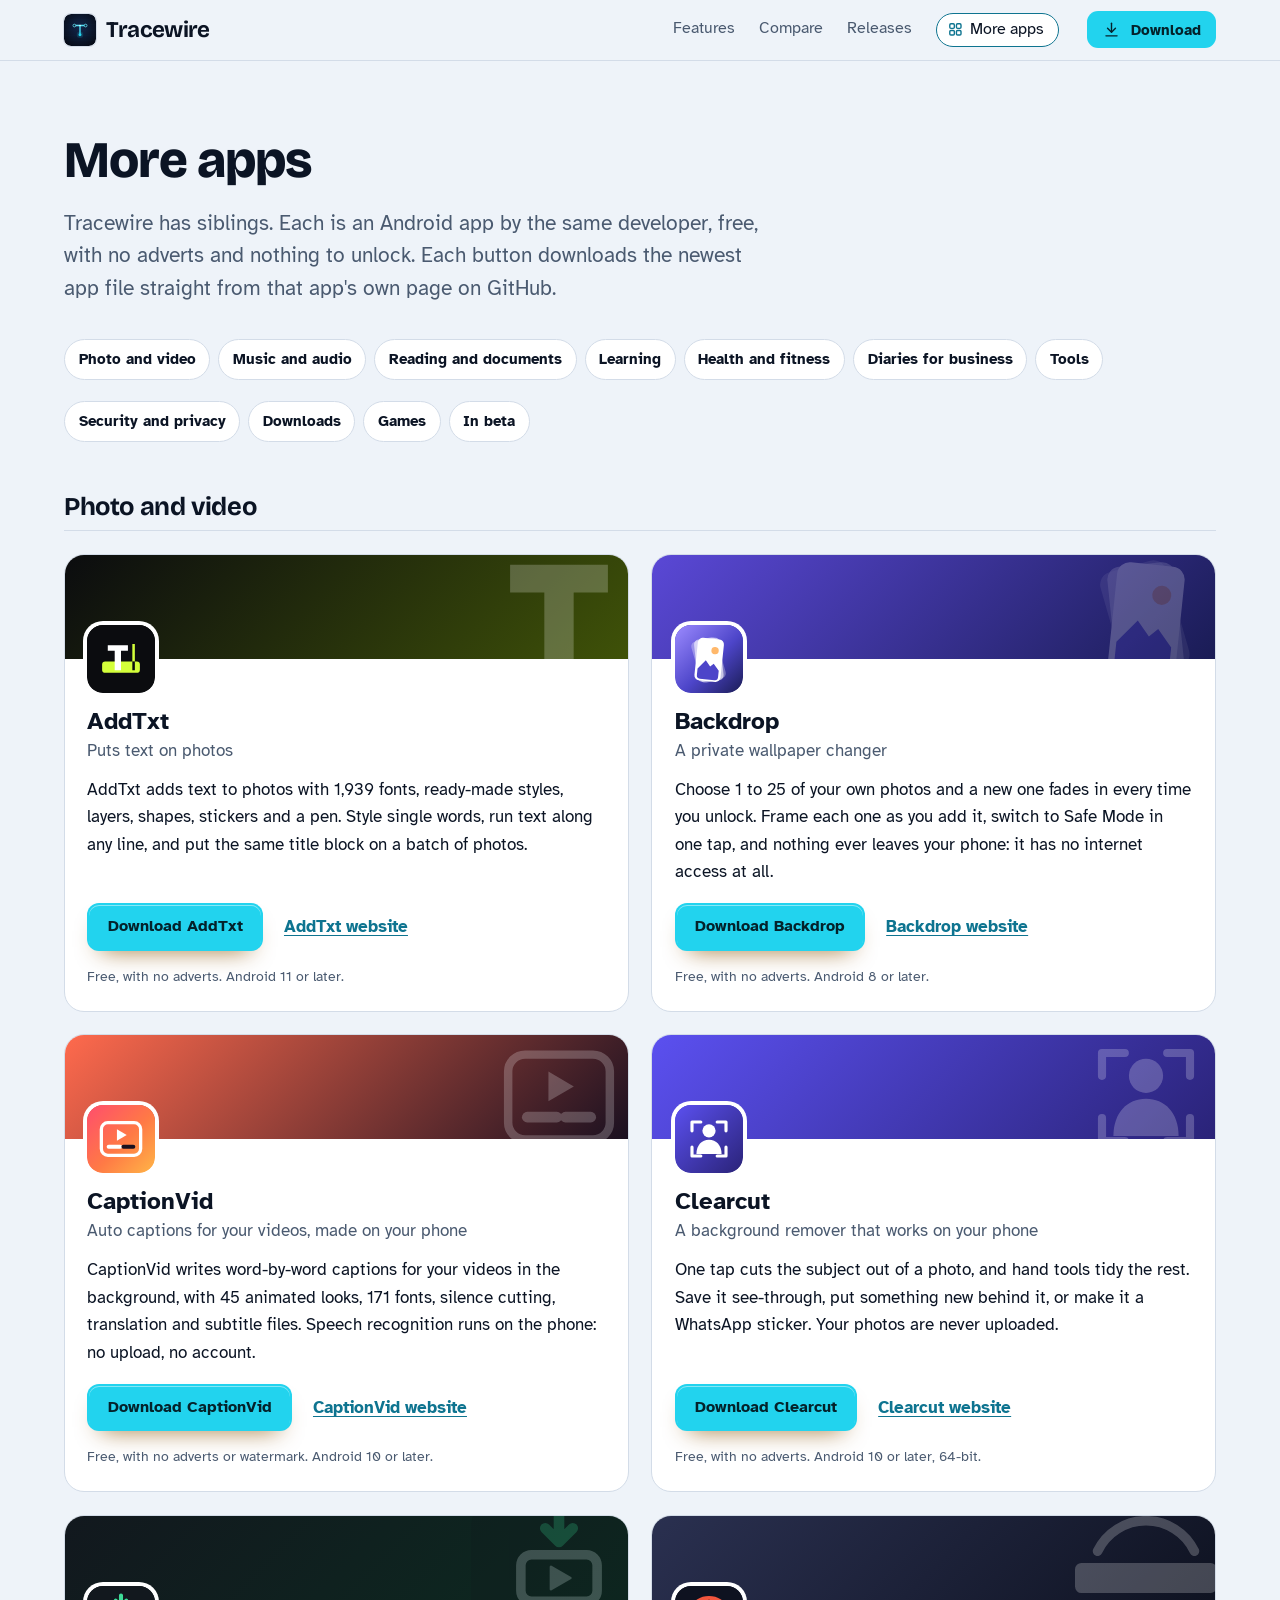
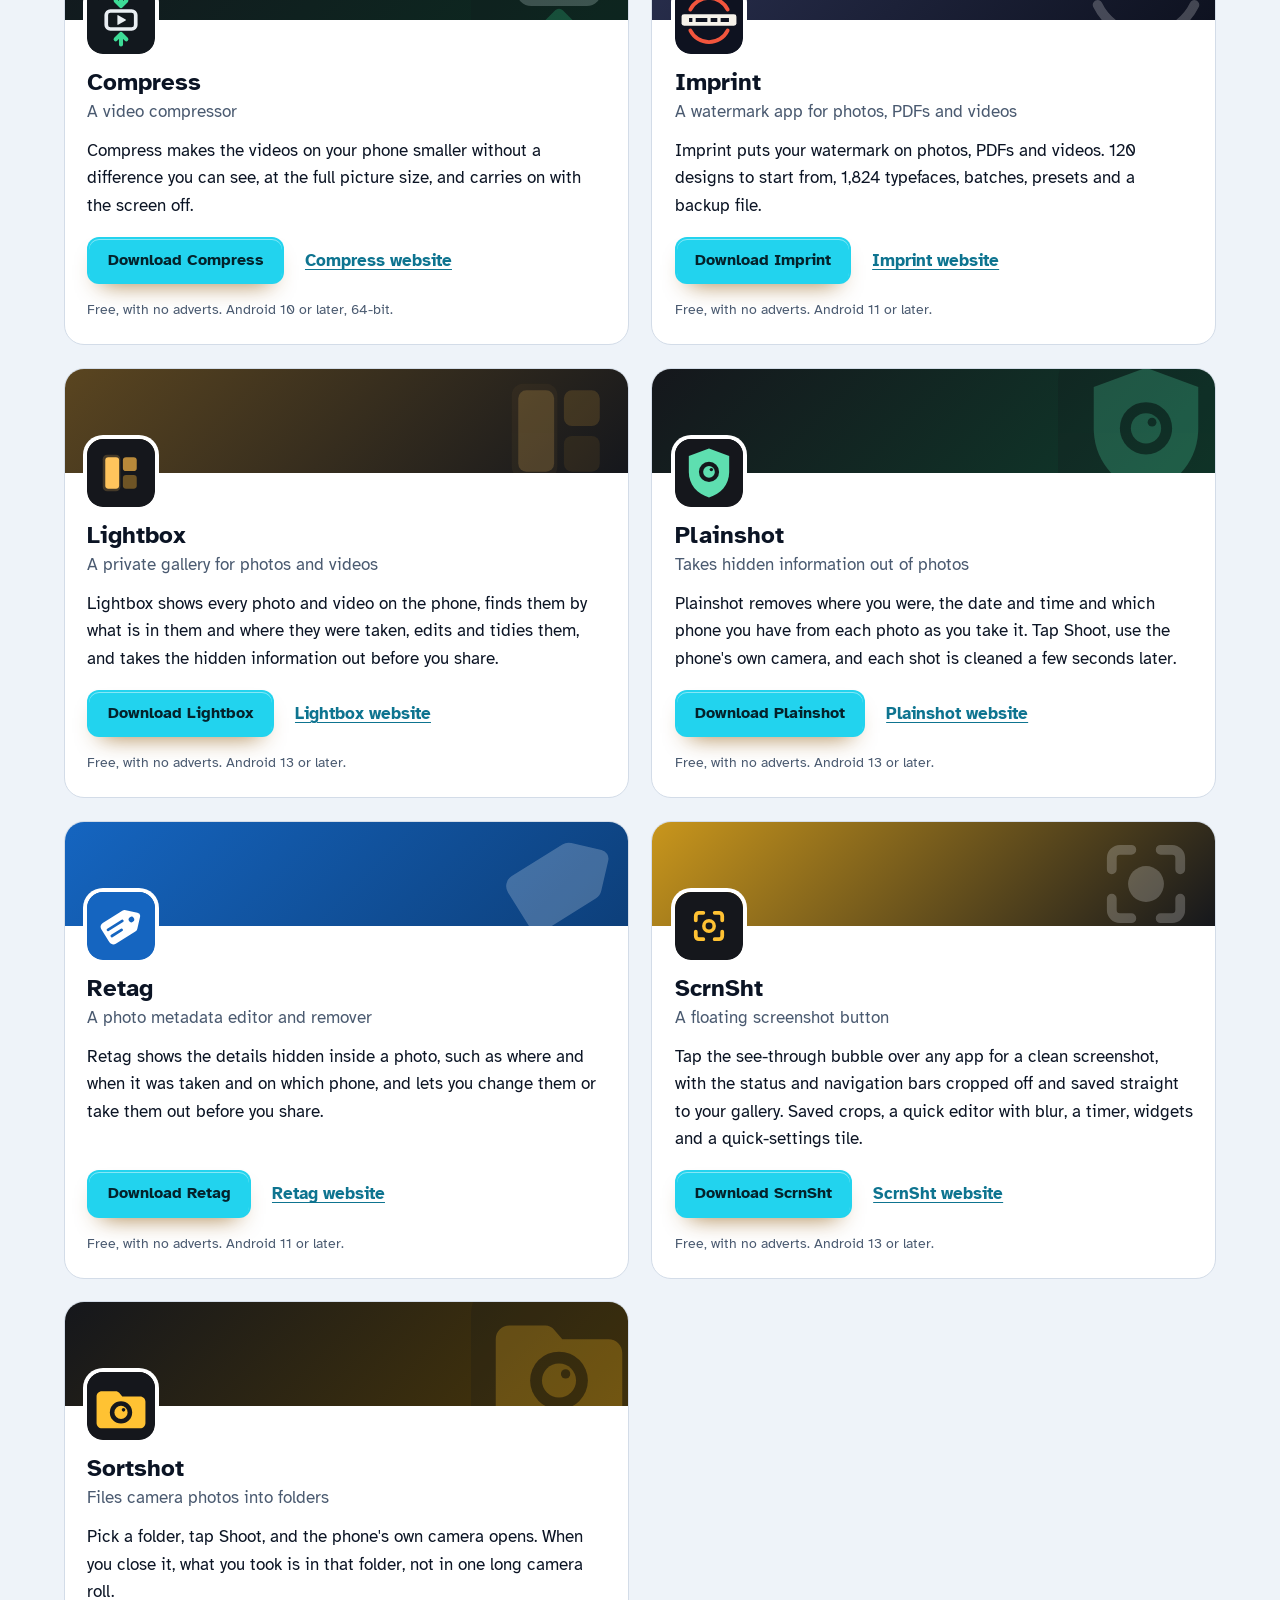
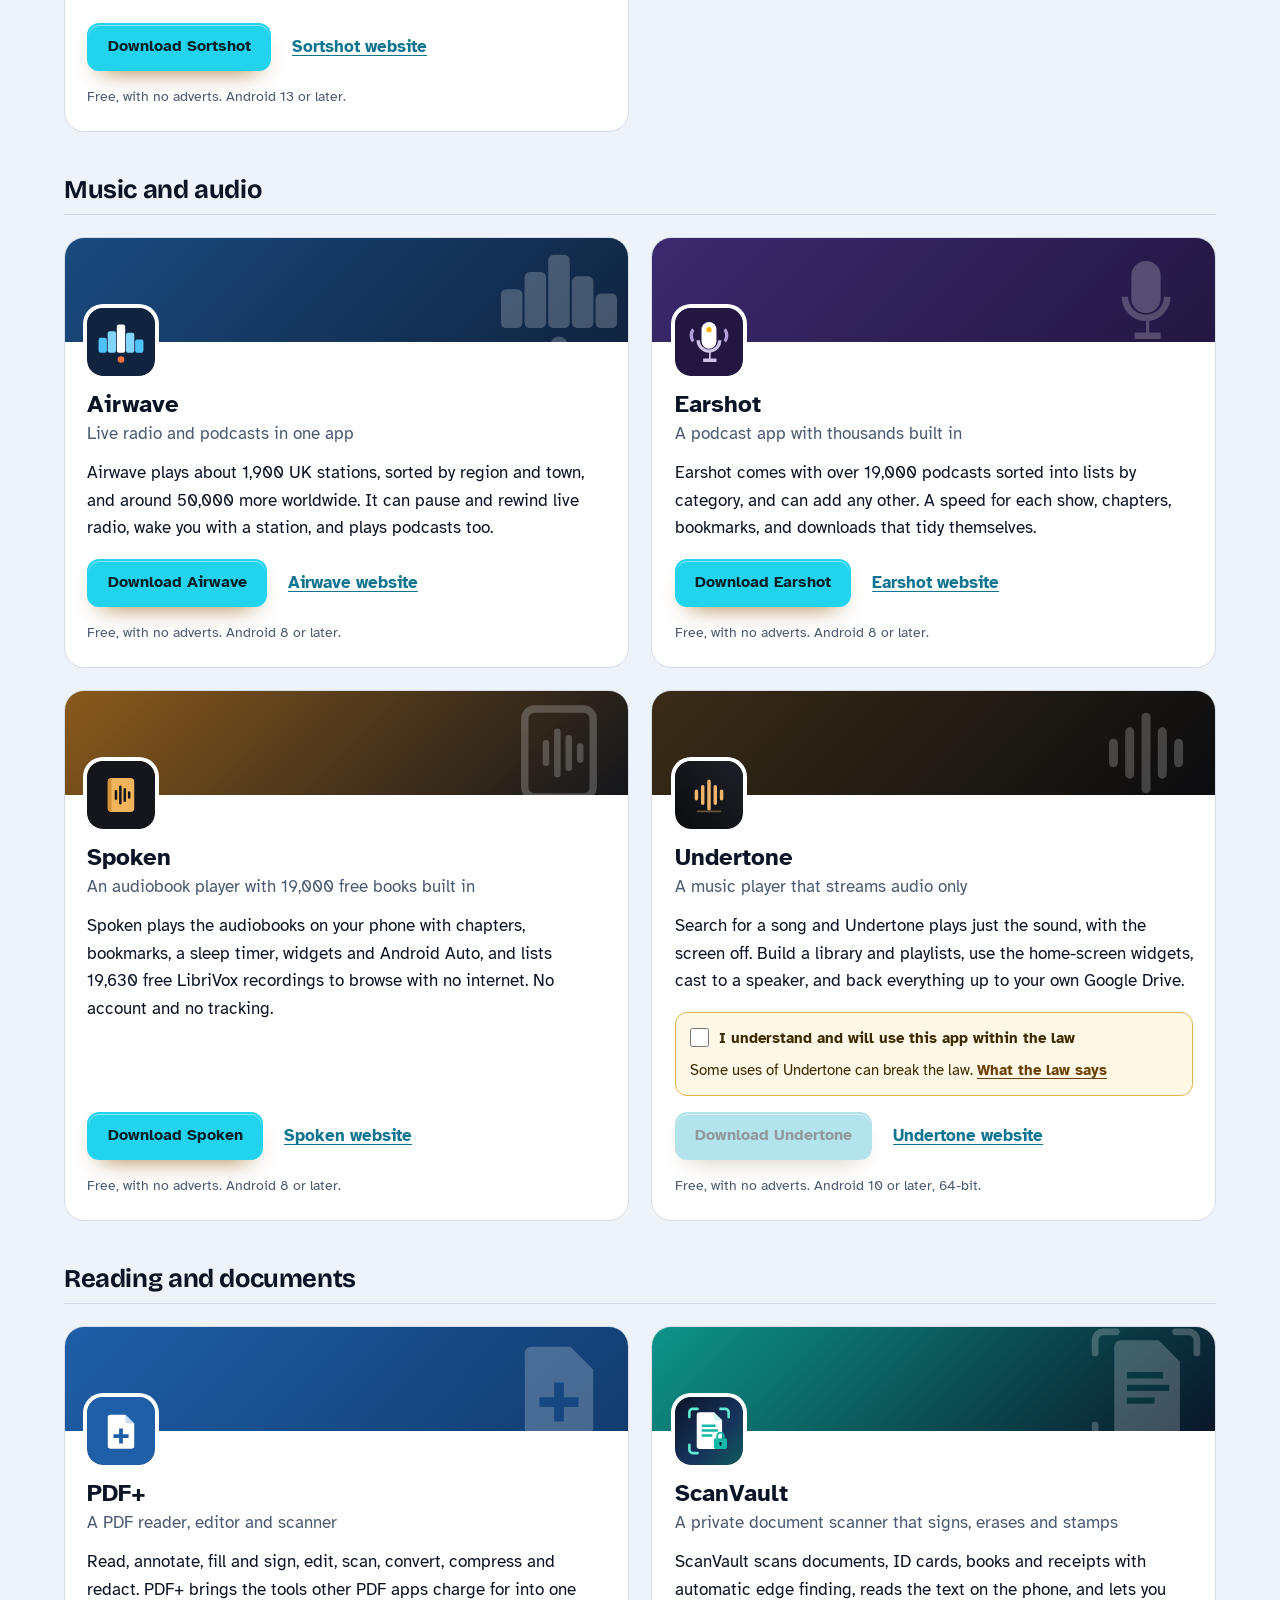
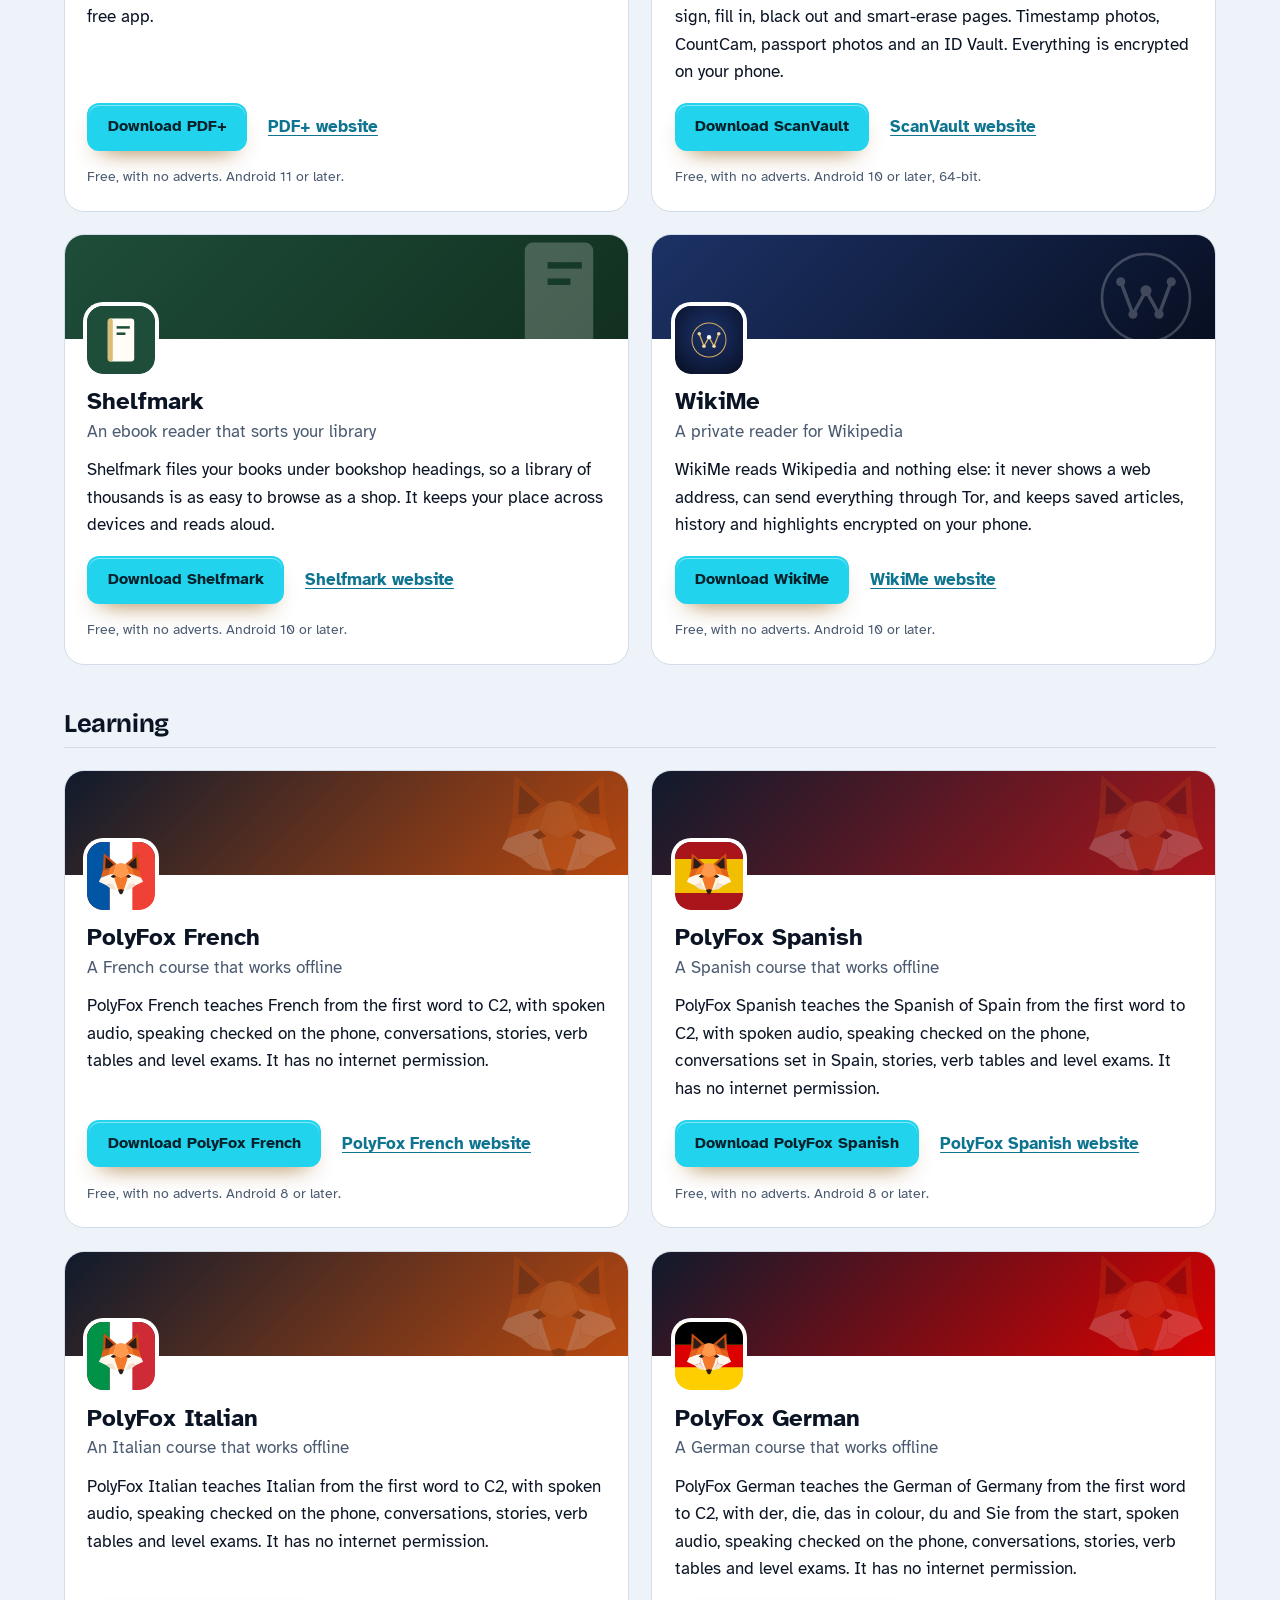
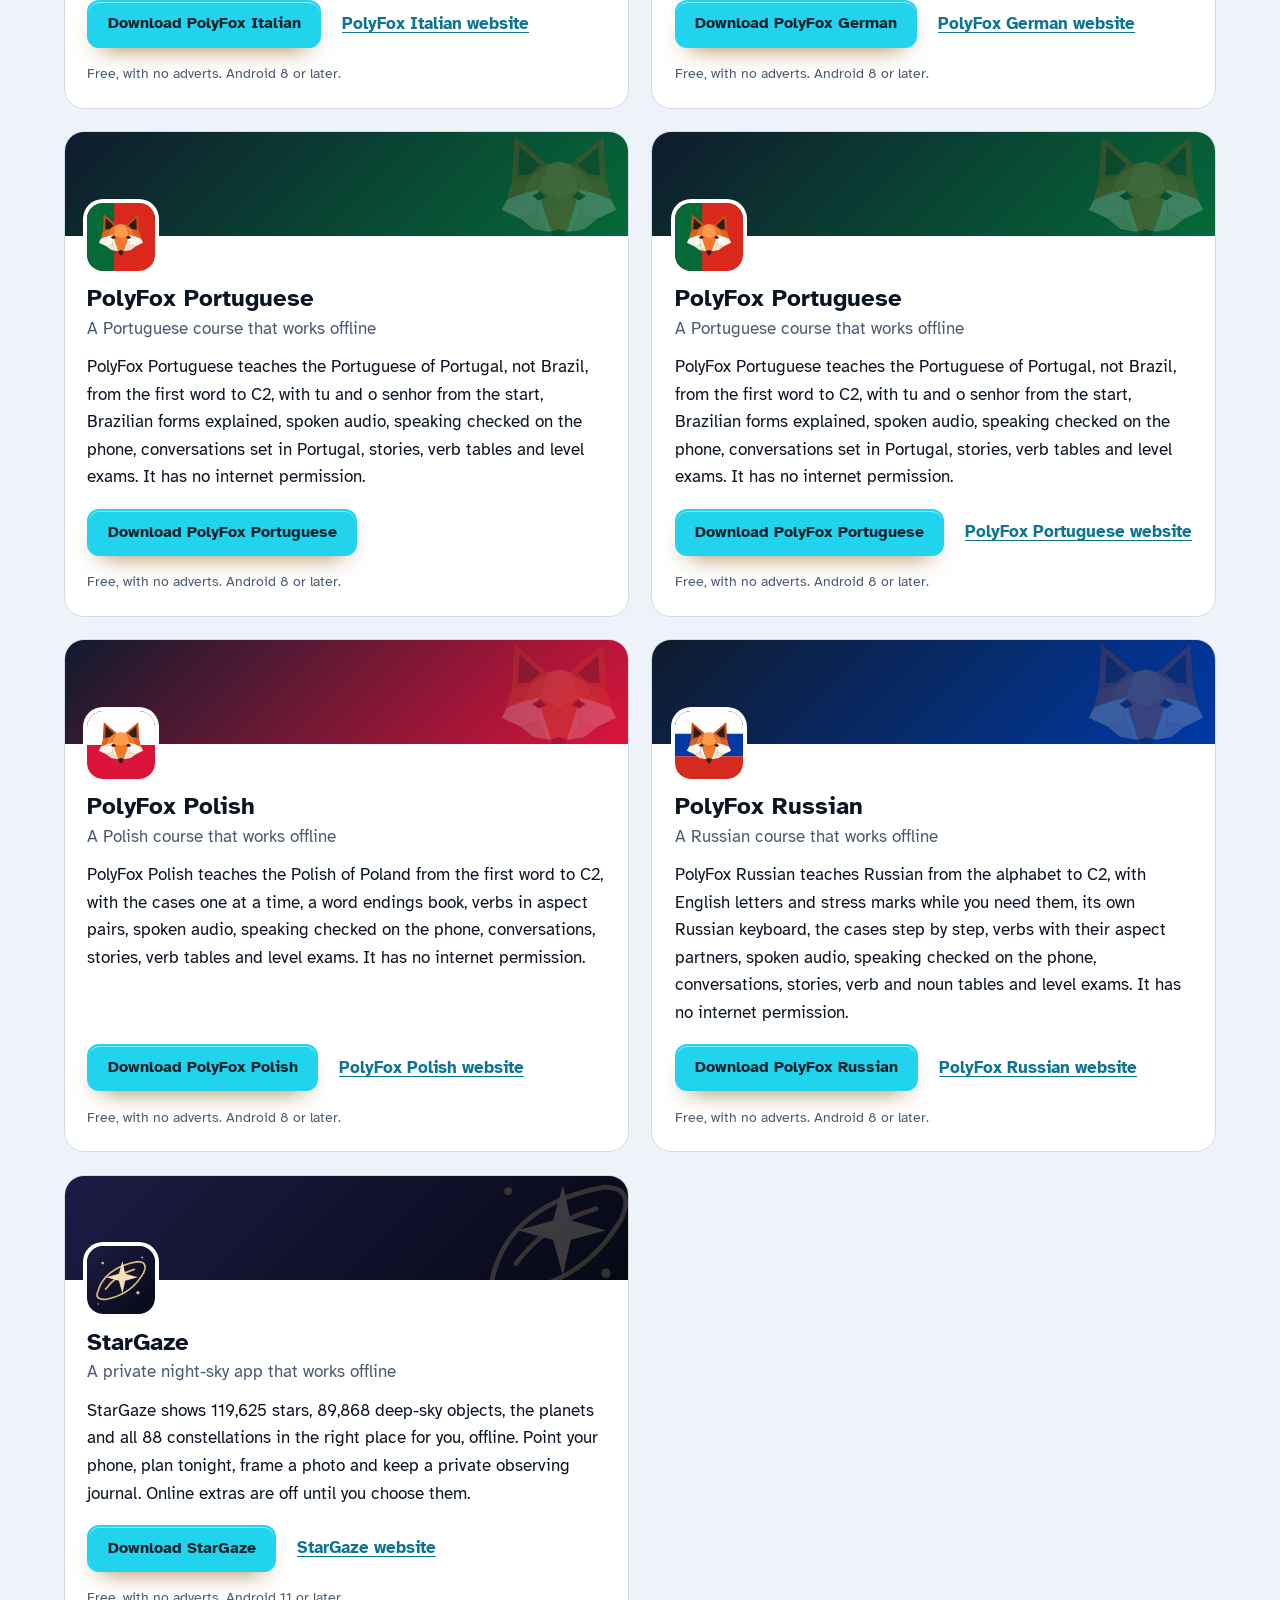
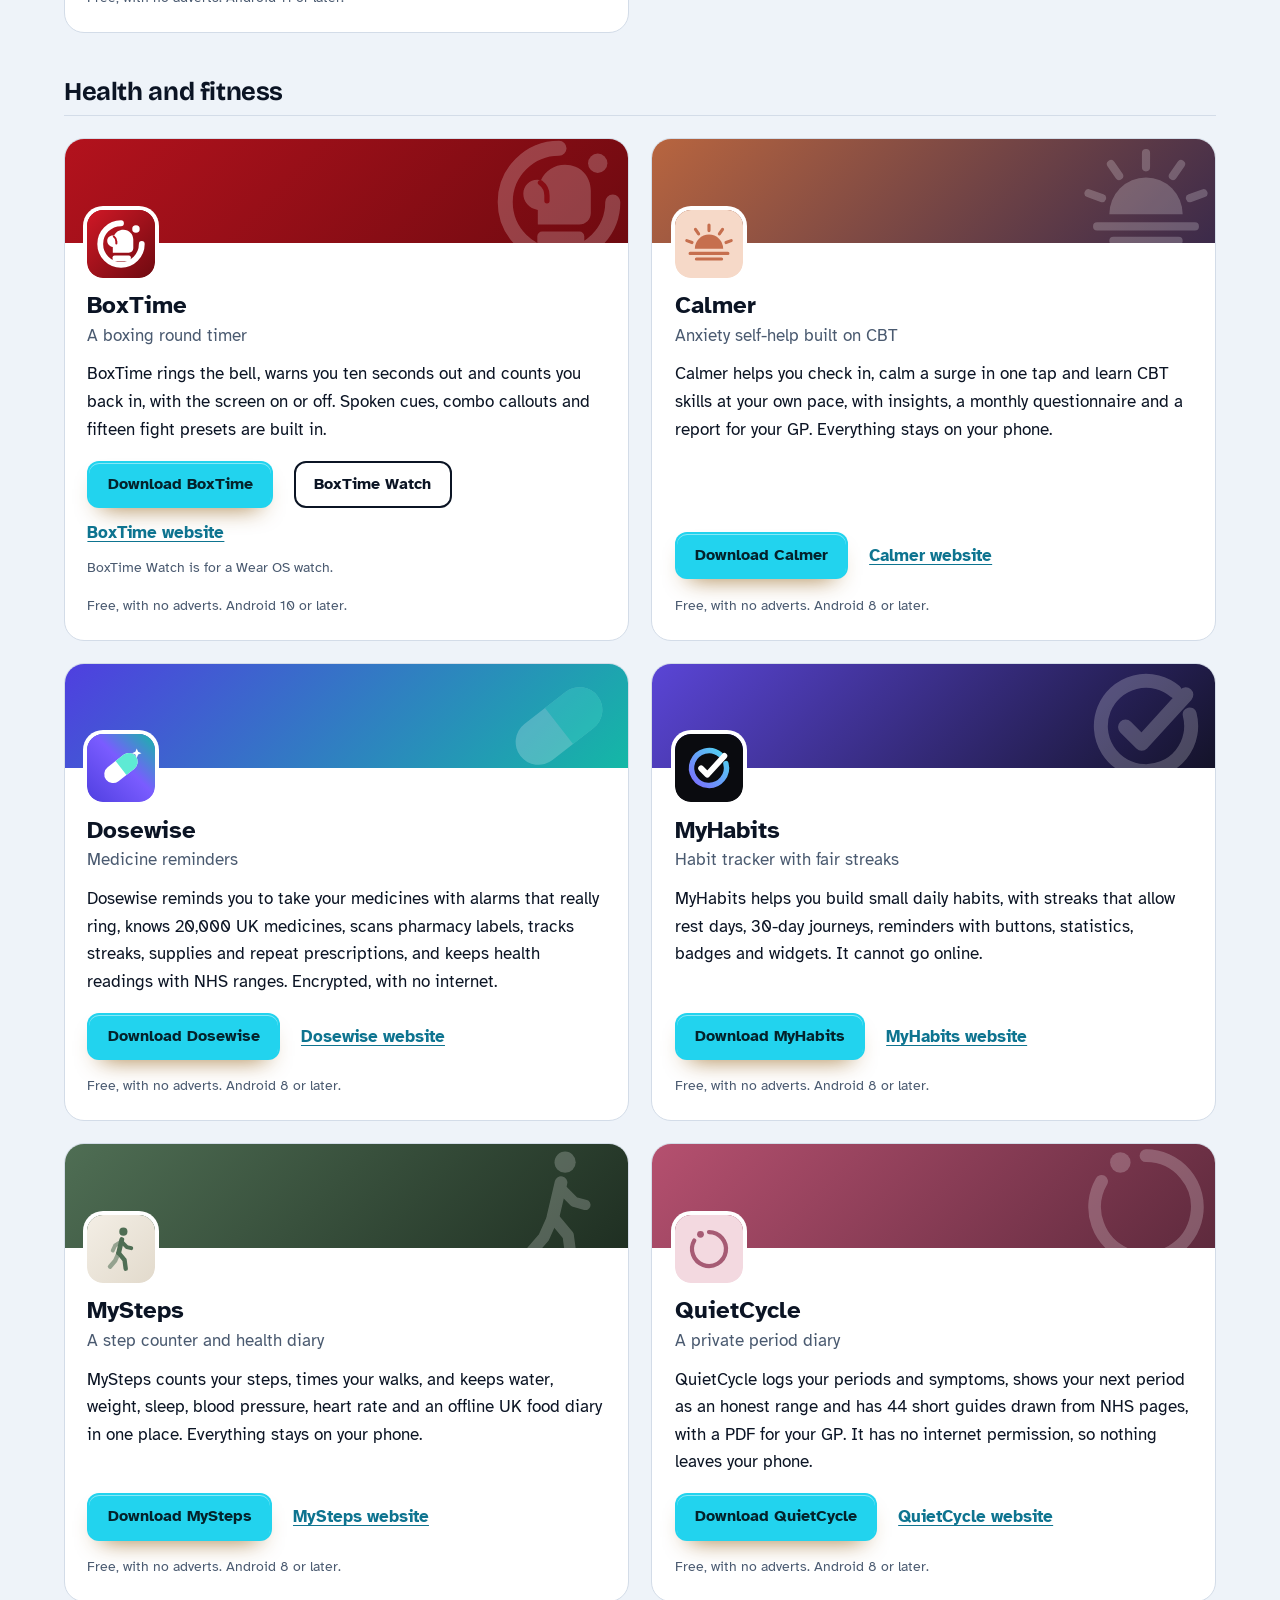
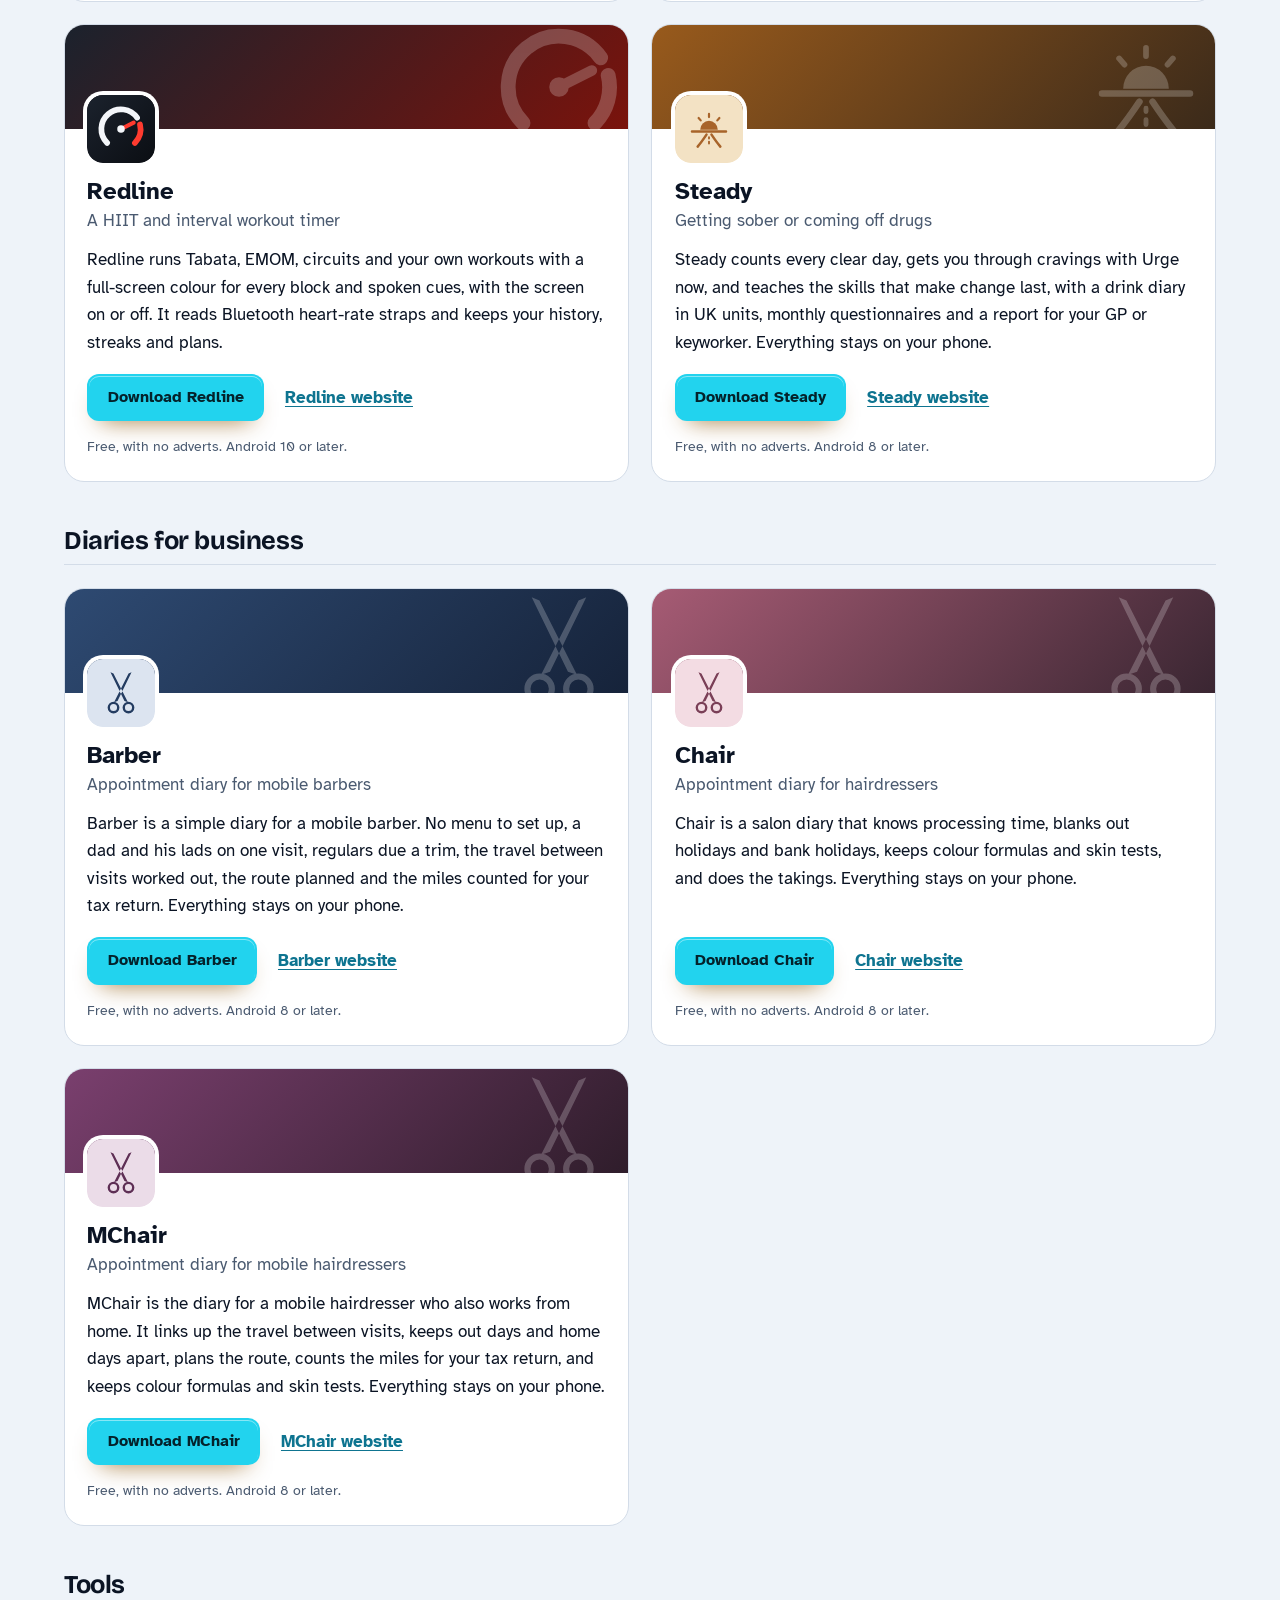
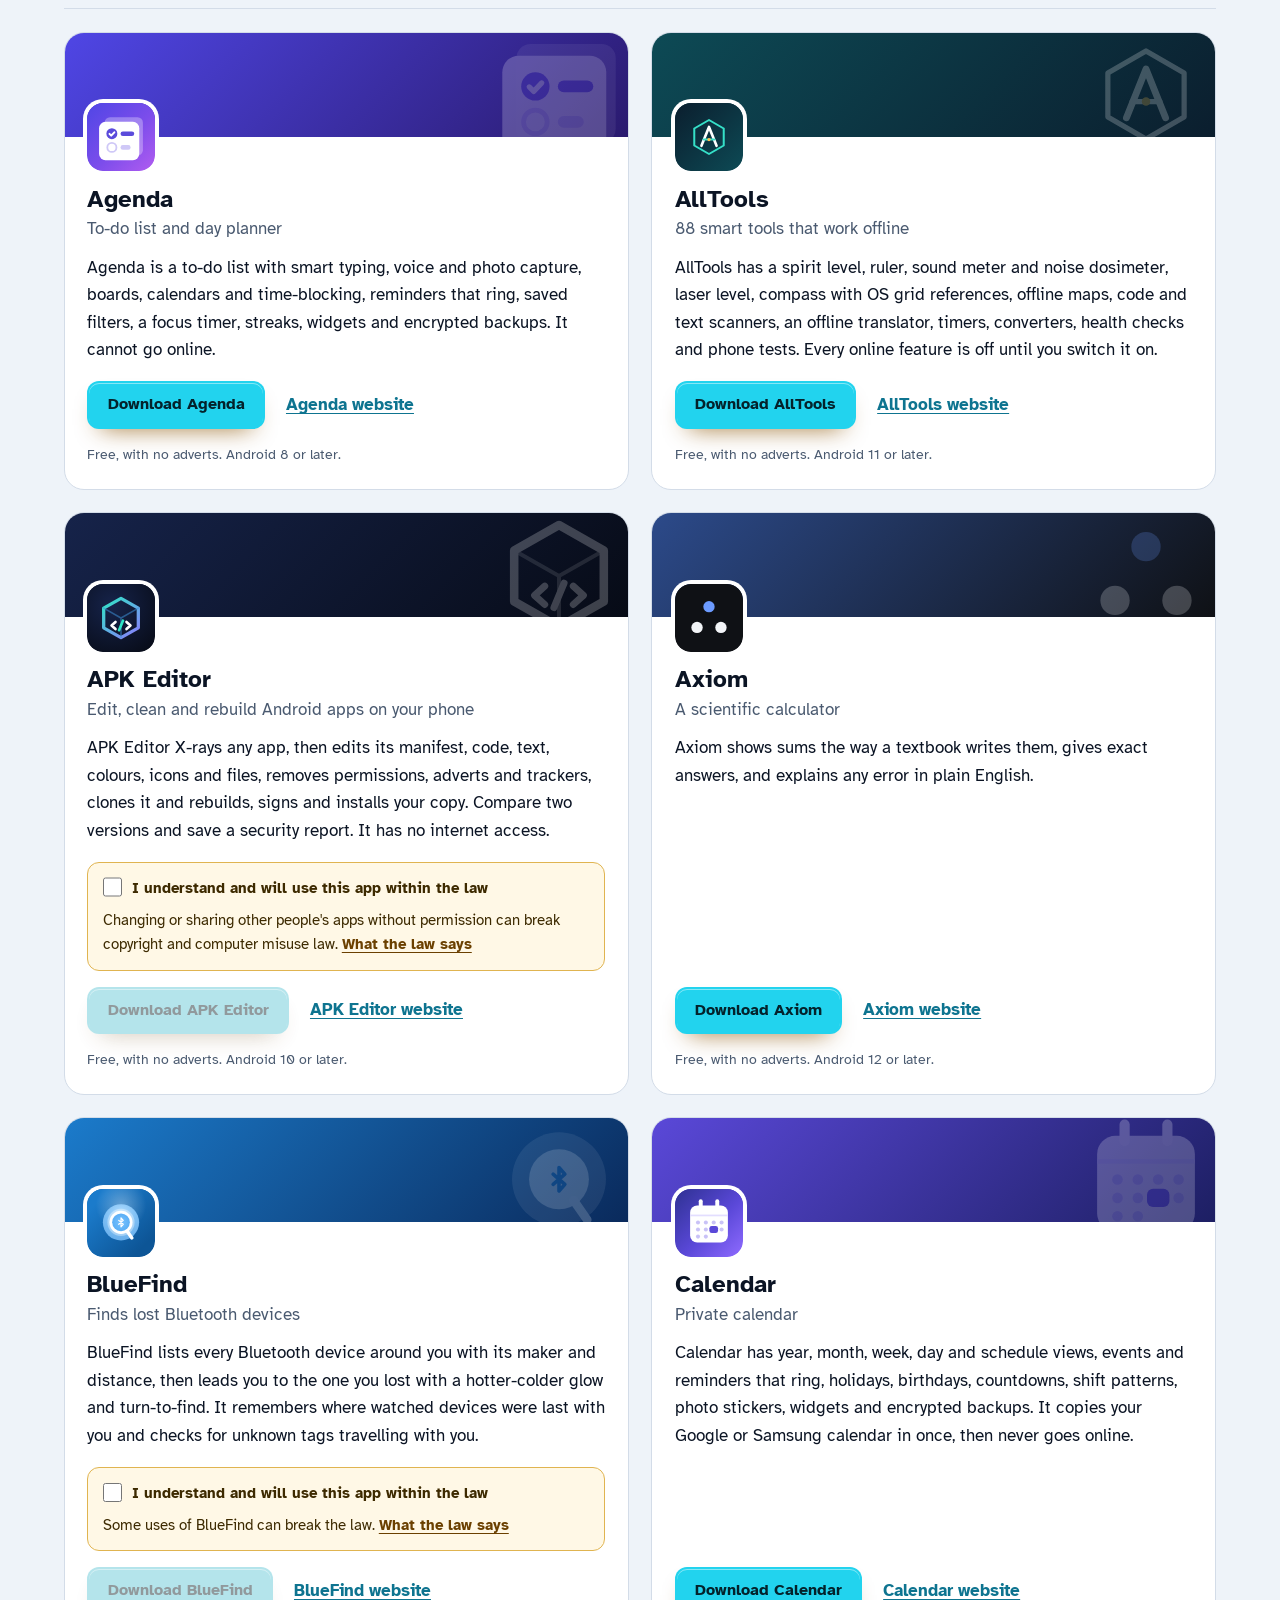
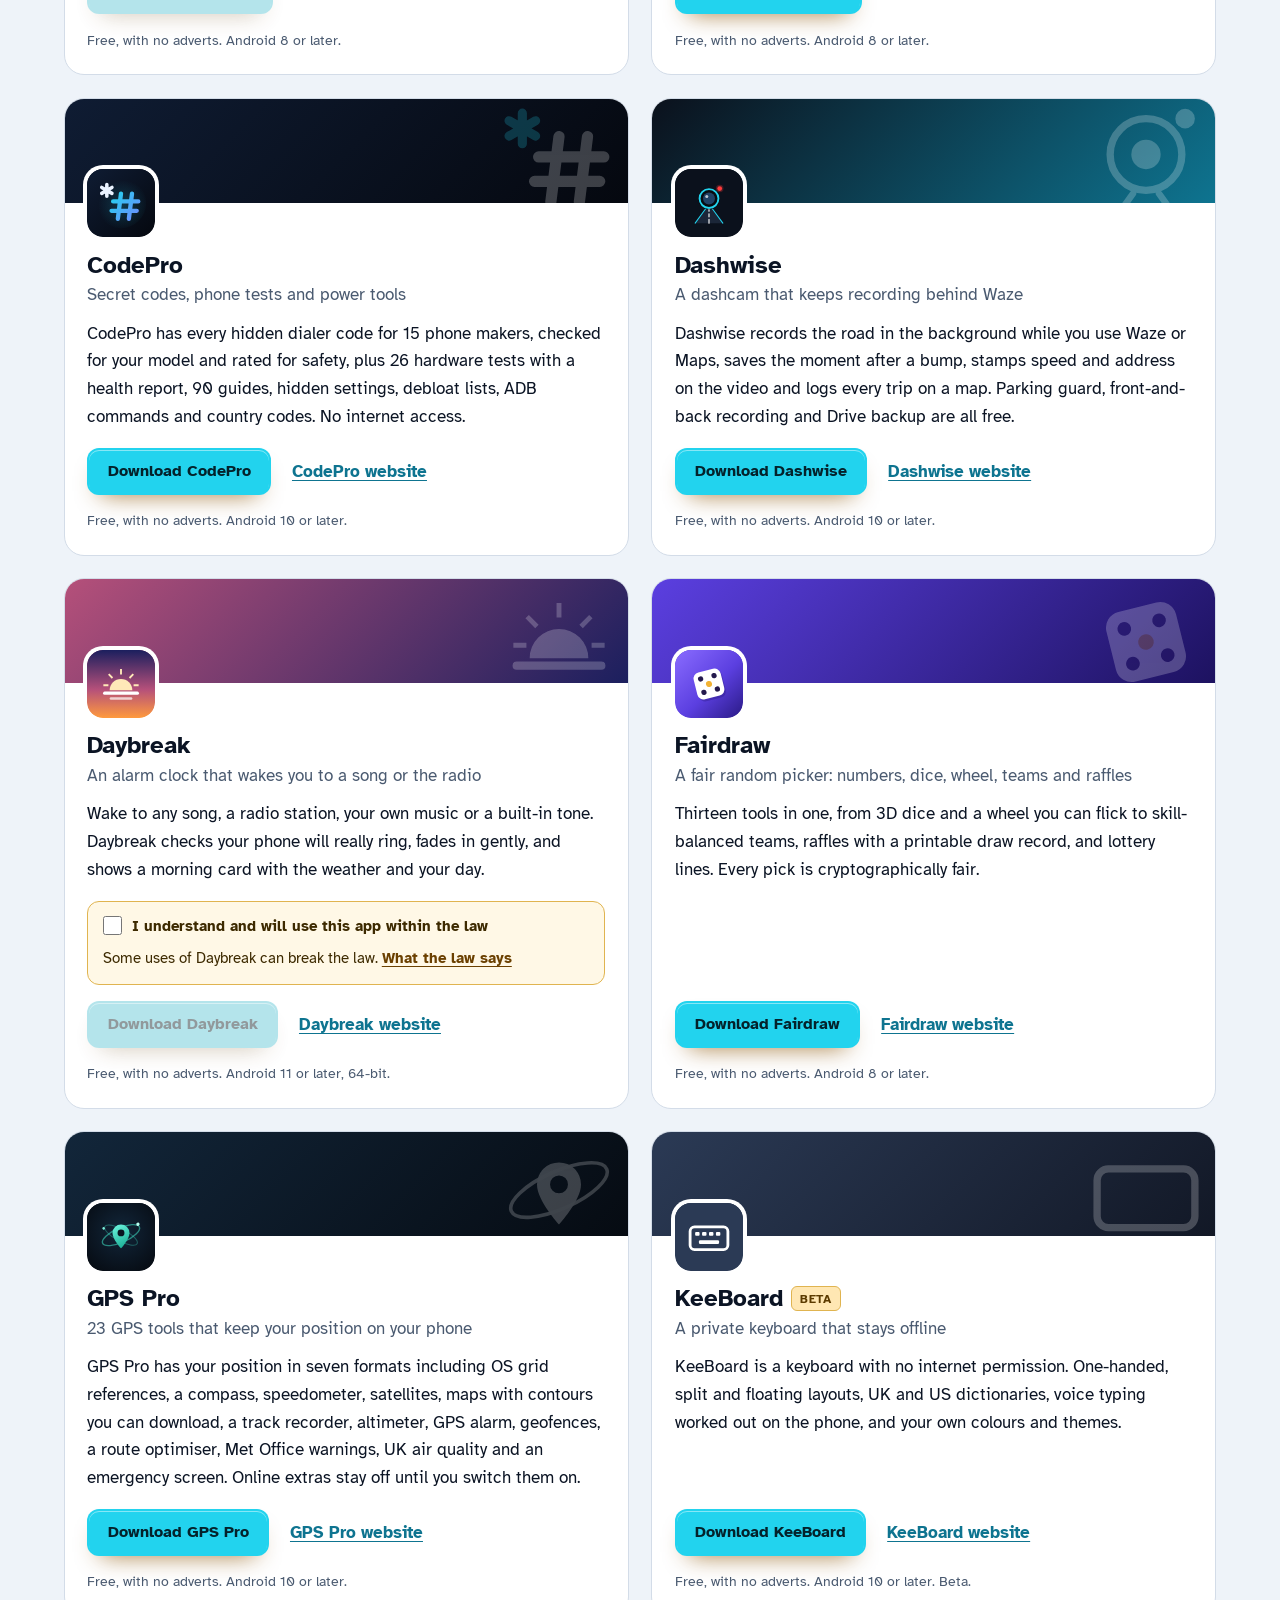
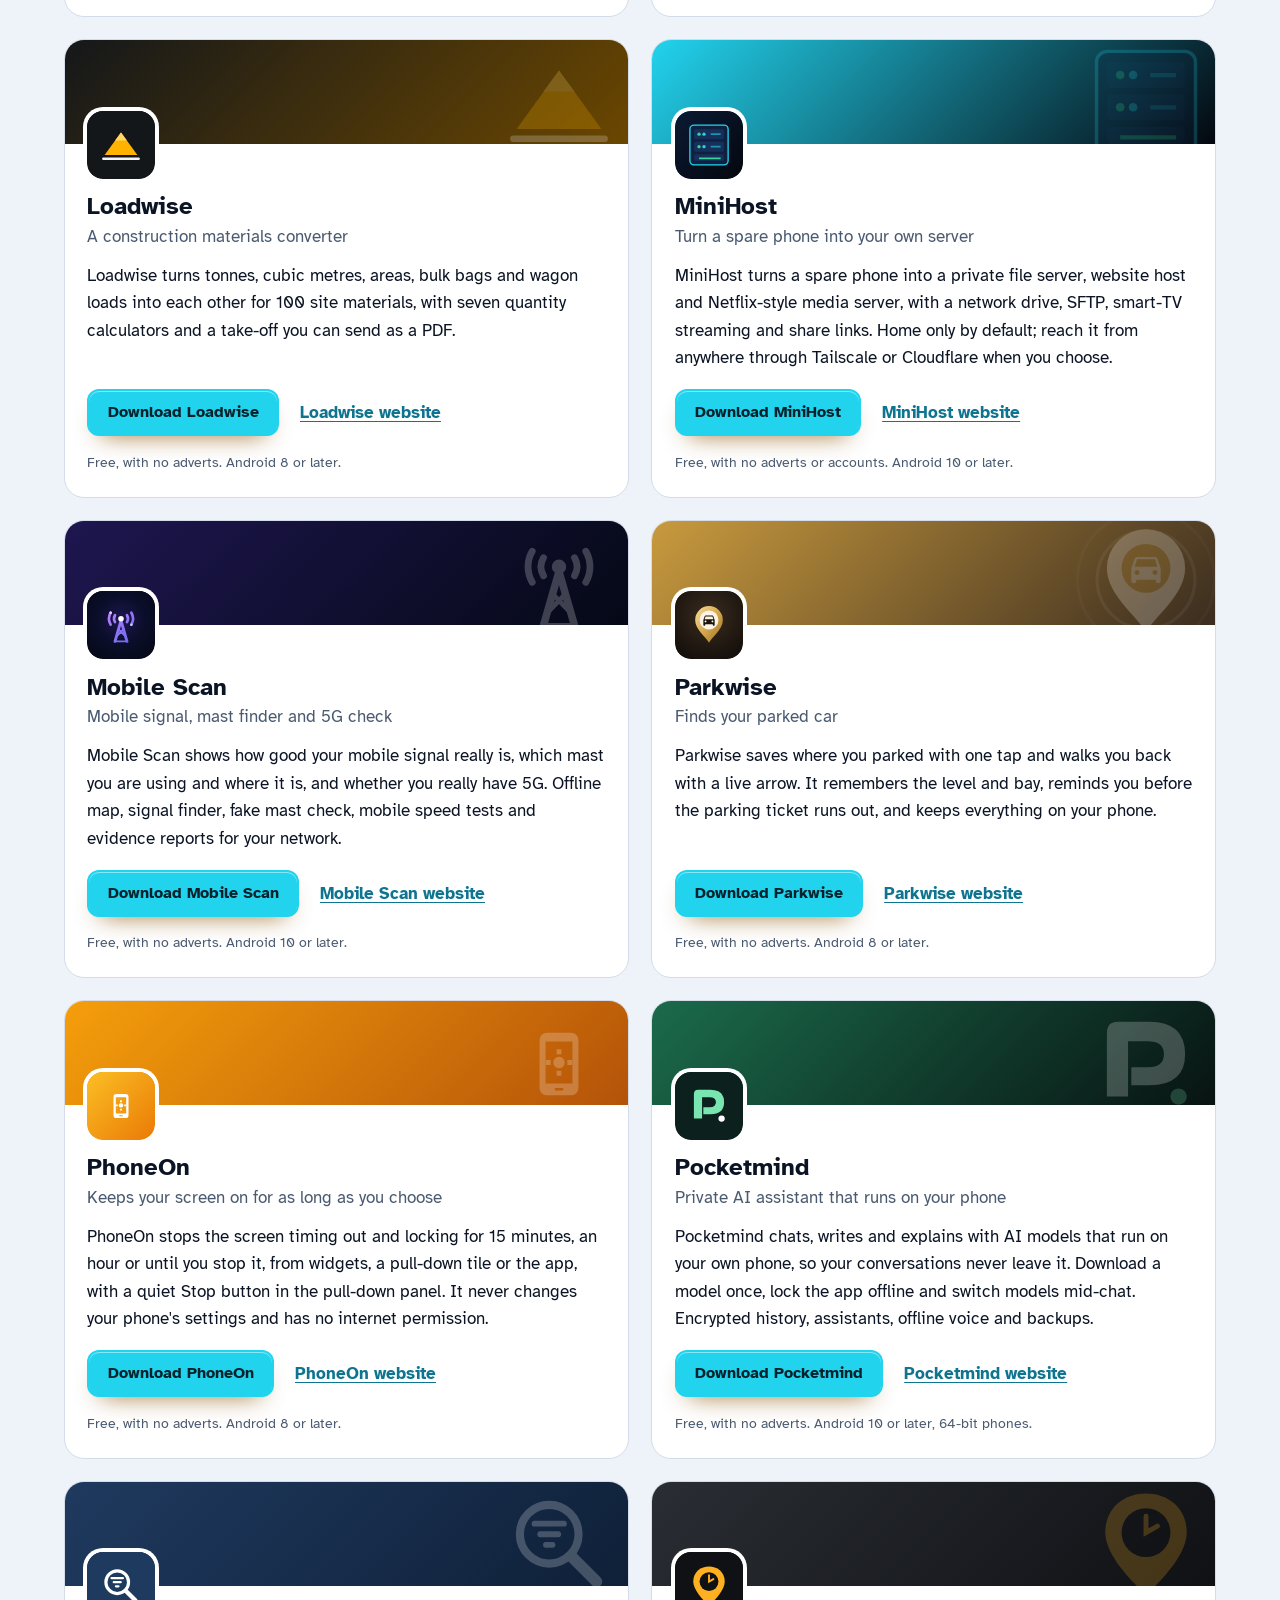
==== commit 58bfb9b0: "More apps: add PolyFox Portuguese" ====
--- a/more-apps.html
+++ b/more-apps.html
@@ -4,7 +4,7 @@
 <meta charset="utf-8">
 <meta name="viewport" content="width=device-width, initial-scale=1">
 <title>More free Android apps from the maker of Tracewire</title>
-<meta name="description" content="All 95 free Android apps from the maker of Tracewire, in one list by category, each with its download and a link to its website.">
+<meta name="description" content="All 96 free Android apps from the maker of Tracewire, in one list by category, each with its download and a link to its website.">
 <meta name="author" content="Jonathan Jackson">
 <link rel="canonical" href="https://customgpter.github.io/tracewire/more-apps.html">
 <meta name="theme-color" content="#eef3f9" media="(prefers-color-scheme: light)">
@@ -12,7 +12,7 @@
 <meta property="og:type" content="website">
 <meta property="og:site_name" content="Tracewire">
 <meta property="og:title" content="More free Android apps from the maker of Tracewire">
-<meta property="og:description" content="All 95 free Android apps from the maker of Tracewire, in one list by category, each with its download and a link to its website.">
+<meta property="og:description" content="All 96 free Android apps from the maker of Tracewire, in one list by category, each with its download and a link to its website.">
 <meta property="og:url" content="https://customgpter.github.io/tracewire/more-apps.html">
 <meta property="og:image" content="https://customgpter.github.io/tracewire/assets/og.png">
 <meta property="og:image:width" content="1200">
@@ -26,7 +26,7 @@
 <link rel="preload" href="./assets/fonts/atkinson-hyperlegible-latin-400-normal.woff2" as="font" type="font/woff2" crossorigin>
 <link rel="stylesheet" href="./assets/site.css?v=1">
 <link rel="stylesheet" href="./assets/house.css?v=1">
-<script type="application/ld+json">{"@context":"https://schema.org","@type":"ItemList","name":"Apps from the maker of Tracewire","url":"https://customgpter.github.io/tracewire/more-apps.html","itemListElement":[{"@type":"ListItem","position":1,"name":"AddTxt","url":"https://customgpter.github.io/addtxt/"},{"@type":"ListItem","position":2,"name":"Backdrop","url":"https://customgpter.github.io/backdrop/"},{"@type":"ListItem","position":3,"name":"CaptionVid","url":"https://customgpter.github.io/captionvid/"},{"@type":"ListItem","position":4,"name":"Clearcut","url":"https://customgpter.github.io/clearcut/"},{"@type":"ListItem","position":5,"name":"Compress","url":"https://customgpter.github.io/compress/"},{"@type":"ListItem","position":6,"name":"Imprint","url":"https://customgpter.github.io/imprint/"},{"@type":"ListItem","position":7,"name":"Lightbox","url":"https://customgpter.github.io/lightbox/"},{"@type":"ListItem","position":8,"name":"Plainshot","url":"https://customgpter.github.io/plainshot/"},{"@type":"ListItem","position":9,"name":"Retag","url":"https://customgpter.github.io/retag/"},{"@type":"ListItem","position":10,"name":"ScrnSht","url":"https://customgpter.github.io/scrnsht/"},{"@type":"ListItem","position":11,"name":"Sortshot","url":"https://customgpter.github.io/sortshot/"},{"@type":"ListItem","position":12,"name":"Airwave","url":"https://customgpter.github.io/airwave/"},{"@type":"ListItem","position":13,"name":"Earshot","url":"https://customgpter.github.io/earshot/"},{"@type":"ListItem","position":14,"name":"Spoken","url":"https://customgpter.github.io/spoken/"},{"@type":"ListItem","position":15,"name":"Undertone","url":"https://customgpter.github.io/undertone/"},{"@type":"ListItem","position":16,"name":"PDF+","url":"https://customgpter.github.io/pdfplus/"},{"@type":"ListItem","position":17,"name":"ScanVault","url":"https://customgpter.github.io/scanvault/"},{"@type":"ListItem","position":18,"name":"Shelfmark","url":"https://customgpter.github.io/shelfmark/"},{"@type":"ListItem","position":19,"name":"WikiMe","url":"https://customgpter.github.io/wikime/"},{"@type":"ListItem","position":20,"name":"PolyFox French","url":"https://customgpter.github.io/polyfox/"},{"@type":"ListItem","position":21,"name":"PolyFox German","url":"https://customgpter.github.io/polyfox-german/"},{"@type":"ListItem","position":22,"name":"PolyFox Polish","url":"https://customgpter.github.io/polyfox-polish/"},{"@type":"ListItem","position":23,"name":"PolyFox Russian","url":"https://customgpter.github.io/polyfox-russian/"},{"@type":"ListItem","position":24,"name":"StarGaze","url":"https://customgpter.github.io/stargaze/"},{"@type":"ListItem","position":25,"name":"BoxTime","url":"https://customgpter.github.io/boxtime/"},{"@type":"ListItem","position":26,"name":"Calmer","url":"https://customgpter.github.io/calmer/"},{"@type":"ListItem","position":27,"name":"Dosewise","url":"https://customgpter.github.io/dosewise/"},{"@type":"ListItem","position":28,"name":"MyHabits","url":"https://customgpter.github.io/myhabits/"},{"@type":"ListItem","position":29,"name":"MySteps","url":"https://customgpter.github.io/mysteps/"},{"@type":"ListItem","position":30,"name":"QuietCycle","url":"https://customgpter.github.io/quietcycle/"},{"@type":"ListItem","position":31,"name":"Redline","url":"https://customgpter.github.io/redline/"},{"@type":"ListItem","position":32,"name":"Steady","url":"https://customgpter.github.io/steady/"},{"@type":"ListItem","position":33,"name":"Barber","url":"https://customgpter.github.io/barber/"},{"@type":"ListItem","position":34,"name":"Chair","url":"https://customgpter.github.io/chair/"},{"@type":"ListItem","position":35,"name":"MChair","url":"https://customgpter.github.io/mchair/"},{"@type":"ListItem","position":36,"name":"Agenda","url":"https://customgpter.github.io/agenda/"},{"@type":"ListItem","position":37,"name":"AllTools","url":"https://customgpter.github.io/alltools/"},{"@type":"ListItem","position":38,"name":"APK Editor","url":"https://customgpter.github.io/apkeditor/"},{"@type":"ListItem","position":39,"name":"Axiom","url":"https://customgpter.github.io/axiom/"},{"@type":"ListItem","position":40,"name":"BlueFind","url":"https://customgpter.github.io/bluefind/"},{"@type":"ListItem","position":41,"name":"Calendar","url":"https://customgpter.github.io/calendar/"},{"@type":"ListItem","position":42,"name":"CodePro","url":"https://customgpter.github.io/codepro/"},{"@type":"ListItem","position":43,"name":"Dashwise","url":"https://customgpter.github.io/dashwise/"},{"@type":"ListItem","position":44,"name":"Daybreak","url":"https://customgpter.github.io/daybreak/"},{"@type":"ListItem","position":45,"name":"Fairdraw","url":"https://customgpter.github.io/fairdraw/"},{"@type":"ListItem","position":46,"name":"GPS Pro","url":"https://customgpter.github.io/gpspro/"},{"@type":"ListItem","position":47,"name":"KeeBoard","url":"https://customgpter.github.io/keeboard/"},{"@type":"ListItem","position":48,"name":"Loadwise","url":"https://customgpter.github.io/loadwise/"},{"@type":"ListItem","position":49,"name":"MiniHost","url":"https://customgpter.github.io/minihost/"},{"@type":"ListItem","position":50,"name":"Mobile Scan","url":"https://customgpter.github.io/mobilescan/"},{"@type":"ListItem","position":51,"name":"Parkwise","url":"https://customgpter.github.io/parkwise/"},{"@type":"ListItem","position":52,"name":"Pocketmind","url":"https://customgpter.github.io/pocketmind/"},{"@type":"ListItem","position":53,"name":"Refine","url":"https://customgpter.github.io/refine/"},{"@type":"ListItem","position":54,"name":"Shiftwise","url":"https://customgpter.github.io/shiftwise/"},{"@type":"ListItem","position":55,"name":"SimpleCalc","url":"https://customgpter.github.io/simplecalc/"},{"@type":"ListItem","position":56,"name":"Skyline","url":"https://customgpter.github.io/skyline/"},{"@type":"ListItem","position":57,"name":"Slipway","url":"https://customgpter.github.io/slipway/"},{"@type":"ListItem","position":58,"name":"Tagger","url":"https://customgpter.github.io/tagger/"},{"@type":"ListItem","position":59,"name":"TotalClean","url":"https://customgpter.github.io/totalclean/"},{"@type":"ListItem","position":60,"name":"TVLink","url":"https://customgpter.github.io/tvlink/"},{"@type":"ListItem","position":61,"name":"Unbox","url":"https://customgpter.github.io/unbox/"},{"@type":"ListItem","position":62,"name":"WhatsKeep","url":"https://customgpter.github.io/whatskeep/"},{"@type":"ListItem","position":63,"name":"WiFi Scan","url":"https://customgpter.github.io/wifiscan/"},{"@type":"ListItem","position":64,"name":"Auditly","url":"https://customgpter.github.io/auditly/"},{"@type":"ListItem","position":65,"name":"Backchannel","url":"https://customgpter.github.io/backchannel/"},{"@type":"ListItem","position":66,"name":"ENotes","url":"https://customgpter.github.io/enotes/"},{"@type":"ListItem","position":67,"name":"FindMe","url":"https://customgpter.github.io/findme/"},{"@type":"ListItem","position":68,"name":"iLock","url":"https://customgpter.github.io/ilock/"},{"@type":"ListItem","position":69,"name":"ImSafe","url":"https://customgpter.github.io/imsafe/"},{"@type":"ListItem","position":70,"name":"IShred","url":"https://customgpter.github.io/ishred/"},{"@type":"ListItem","position":71,"name":"LockBox","url":"https://customgpter.github.io/lockbox/"},{"@type":"ListItem","position":72,"name":"PassVault","url":"https://customgpter.github.io/passvault/"},{"@type":"ListItem","position":73,"name":"SpyFind","url":"https://customgpter.github.io/spyfind/"},{"@type":"ListItem","position":74,"name":"TextWipe","url":"https://customgpter.github.io/textwipe/"},{"@type":"ListItem","position":75,"name":"Tracewire","url":"https://customgpter.github.io/tracewire/"},{"@type":"ListItem","position":76,"name":"Vigil","url":"https://customgpter.github.io/vigil/"},{"@type":"ListItem","position":77,"name":"Grab","url":"https://customgpter.github.io/grab/"},{"@type":"ListItem","position":78,"name":"Swarm","url":"https://customgpter.github.io/swarm/"},{"@type":"ListItem","position":79,"name":"Plane Games","url":"https://customgpter.github.io/plane-games/"},{"@type":"ListItem","position":80,"name":"Ninefold","url":"https://customgpter.github.io/ninefold/"},{"@type":"ListItem","position":81,"name":"Cubewise","url":"https://customgpter.github.io/cubewise/"},{"@type":"ListItem","position":82,"name":"Tilewise","url":"https://customgpter.github.io/tilewise/"},{"@type":"ListItem","position":83,"name":"Letterwise","url":"https://customgpter.github.io/letterwise/"},{"@type":"ListItem","position":84,"name":"Kingside","url":"https://customgpter.github.io/kingside/"},{"@type":"ListItem","position":85,"name":"Deckhand","url":"https://customgpter.github.io/deckhand/"},{"@type":"ListItem","position":86,"name":"SNESForge","url":"https://customgpter.github.io/snesforge/"},{"@type":"ListItem","position":87,"name":"Fame Boy","url":"https://customgpter.github.io/fameboy/"},{"@type":"ListItem","position":88,"name":"PSPPro","url":"https://customgpter.github.io/psppro/"},{"@type":"ListItem","position":89,"name":"MegaGen","url":"https://customgpter.github.io/megagen/"},{"@type":"ListItem","position":90,"name":"QVR","url":"https://customgpter.github.io/qvr/"},{"@type":"ListItem","position":91,"name":"QVR Watch","url":"https://customgpter.github.io/qvr-watch/"},{"@type":"ListItem","position":92,"name":"QVRLite","url":"https://customgpter.github.io/qvrlite/"},{"@type":"ListItem","position":93,"name":"Onionz","url":"https://customgpter.github.io/onionz/"},{"@type":"ListItem","position":94,"name":"OnionzWeb","url":"https://customgpter.github.io/onionzweb/"}]}</script>
+<script type="application/ld+json">{"@context":"https://schema.org","@type":"ItemList","name":"Apps from the maker of Tracewire","url":"https://customgpter.github.io/tracewire/more-apps.html","itemListElement":[{"@type":"ListItem","position":1,"name":"AddTxt","url":"https://customgpter.github.io/addtxt/"},{"@type":"ListItem","position":2,"name":"Backdrop","url":"https://customgpter.github.io/backdrop/"},{"@type":"ListItem","position":3,"name":"CaptionVid","url":"https://customgpter.github.io/captionvid/"},{"@type":"ListItem","position":4,"name":"Clearcut","url":"https://customgpter.github.io/clearcut/"},{"@type":"ListItem","position":5,"name":"Compress","url":"https://customgpter.github.io/compress/"},{"@type":"ListItem","position":6,"name":"Imprint","url":"https://customgpter.github.io/imprint/"},{"@type":"ListItem","position":7,"name":"Lightbox","url":"https://customgpter.github.io/lightbox/"},{"@type":"ListItem","position":8,"name":"Plainshot","url":"https://customgpter.github.io/plainshot/"},{"@type":"ListItem","position":9,"name":"Retag","url":"https://customgpter.github.io/retag/"},{"@type":"ListItem","position":10,"name":"ScrnSht","url":"https://customgpter.github.io/scrnsht/"},{"@type":"ListItem","position":11,"name":"Sortshot","url":"https://customgpter.github.io/sortshot/"},{"@type":"ListItem","position":12,"name":"Airwave","url":"https://customgpter.github.io/airwave/"},{"@type":"ListItem","position":13,"name":"Earshot","url":"https://customgpter.github.io/earshot/"},{"@type":"ListItem","position":14,"name":"Spoken","url":"https://customgpter.github.io/spoken/"},{"@type":"ListItem","position":15,"name":"Undertone","url":"https://customgpter.github.io/undertone/"},{"@type":"ListItem","position":16,"name":"PDF+","url":"https://customgpter.github.io/pdfplus/"},{"@type":"ListItem","position":17,"name":"ScanVault","url":"https://customgpter.github.io/scanvault/"},{"@type":"ListItem","position":18,"name":"Shelfmark","url":"https://customgpter.github.io/shelfmark/"},{"@type":"ListItem","position":19,"name":"WikiMe","url":"https://customgpter.github.io/wikime/"},{"@type":"ListItem","position":20,"name":"PolyFox French","url":"https://customgpter.github.io/polyfox/"},{"@type":"ListItem","position":21,"name":"PolyFox German","url":"https://customgpter.github.io/polyfox-german/"},{"@type":"ListItem","position":22,"name":"PolyFox Portuguese","url":"https://customgpter.github.io/polyfox-portuguese/"},{"@type":"ListItem","position":23,"name":"PolyFox Polish","url":"https://customgpter.github.io/polyfox-polish/"},{"@type":"ListItem","position":24,"name":"PolyFox Russian","url":"https://customgpter.github.io/polyfox-russian/"},{"@type":"ListItem","position":25,"name":"StarGaze","url":"https://customgpter.github.io/stargaze/"},{"@type":"ListItem","position":26,"name":"BoxTime","url":"https://customgpter.github.io/boxtime/"},{"@type":"ListItem","position":27,"name":"Calmer","url":"https://customgpter.github.io/calmer/"},{"@type":"ListItem","position":28,"name":"Dosewise","url":"https://customgpter.github.io/dosewise/"},{"@type":"ListItem","position":29,"name":"MyHabits","url":"https://customgpter.github.io/myhabits/"},{"@type":"ListItem","position":30,"name":"MySteps","url":"https://customgpter.github.io/mysteps/"},{"@type":"ListItem","position":31,"name":"QuietCycle","url":"https://customgpter.github.io/quietcycle/"},{"@type":"ListItem","position":32,"name":"Redline","url":"https://customgpter.github.io/redline/"},{"@type":"ListItem","position":33,"name":"Steady","url":"https://customgpter.github.io/steady/"},{"@type":"ListItem","position":34,"name":"Barber","url":"https://customgpter.github.io/barber/"},{"@type":"ListItem","position":35,"name":"Chair","url":"https://customgpter.github.io/chair/"},{"@type":"ListItem","position":36,"name":"MChair","url":"https://customgpter.github.io/mchair/"},{"@type":"ListItem","position":37,"name":"Agenda","url":"https://customgpter.github.io/agenda/"},{"@type":"ListItem","position":38,"name":"AllTools","url":"https://customgpter.github.io/alltools/"},{"@type":"ListItem","position":39,"name":"APK Editor","url":"https://customgpter.github.io/apkeditor/"},{"@type":"ListItem","position":40,"name":"Axiom","url":"https://customgpter.github.io/axiom/"},{"@type":"ListItem","position":41,"name":"BlueFind","url":"https://customgpter.github.io/bluefind/"},{"@type":"ListItem","position":42,"name":"Calendar","url":"https://customgpter.github.io/calendar/"},{"@type":"ListItem","position":43,"name":"CodePro","url":"https://customgpter.github.io/codepro/"},{"@type":"ListItem","position":44,"name":"Dashwise","url":"https://customgpter.github.io/dashwise/"},{"@type":"ListItem","position":45,"name":"Daybreak","url":"https://customgpter.github.io/daybreak/"},{"@type":"ListItem","position":46,"name":"Fairdraw","url":"https://customgpter.github.io/fairdraw/"},{"@type":"ListItem","position":47,"name":"GPS Pro","url":"https://customgpter.github.io/gpspro/"},{"@type":"ListItem","position":48,"name":"KeeBoard","url":"https://customgpter.github.io/keeboard/"},{"@type":"ListItem","position":49,"name":"Loadwise","url":"https://customgpter.github.io/loadwise/"},{"@type":"ListItem","position":50,"name":"MiniHost","url":"https://customgpter.github.io/minihost/"},{"@type":"ListItem","position":51,"name":"Mobile Scan","url":"https://customgpter.github.io/mobilescan/"},{"@type":"ListItem","position":52,"name":"Parkwise","url":"https://customgpter.github.io/parkwise/"},{"@type":"ListItem","position":53,"name":"Pocketmind","url":"https://customgpter.github.io/pocketmind/"},{"@type":"ListItem","position":54,"name":"Refine","url":"https://customgpter.github.io/refine/"},{"@type":"ListItem","position":55,"name":"Shiftwise","url":"https://customgpter.github.io/shiftwise/"},{"@type":"ListItem","position":56,"name":"SimpleCalc","url":"https://customgpter.github.io/simplecalc/"},{"@type":"ListItem","position":57,"name":"Skyline","url":"https://customgpter.github.io/skyline/"},{"@type":"ListItem","position":58,"name":"Slipway","url":"https://customgpter.github.io/slipway/"},{"@type":"ListItem","position":59,"name":"Tagger","url":"https://customgpter.github.io/tagger/"},{"@type":"ListItem","position":60,"name":"TotalClean","url":"https://customgpter.github.io/totalclean/"},{"@type":"ListItem","position":61,"name":"TVLink","url":"https://customgpter.github.io/tvlink/"},{"@type":"ListItem","position":62,"name":"Unbox","url":"https://customgpter.github.io/unbox/"},{"@type":"ListItem","position":63,"name":"WhatsKeep","url":"https://customgpter.github.io/whatskeep/"},{"@type":"ListItem","position":64,"name":"WiFi Scan","url":"https://customgpter.github.io/wifiscan/"},{"@type":"ListItem","position":65,"name":"Auditly","url":"https://customgpter.github.io/auditly/"},{"@type":"ListItem","position":66,"name":"Backchannel","url":"https://customgpter.github.io/backchannel/"},{"@type":"ListItem","position":67,"name":"ENotes","url":"https://customgpter.github.io/enotes/"},{"@type":"ListItem","position":68,"name":"FindMe","url":"https://customgpter.github.io/findme/"},{"@type":"ListItem","position":69,"name":"iLock","url":"https://customgpter.github.io/ilock/"},{"@type":"ListItem","position":70,"name":"ImSafe","url":"https://customgpter.github.io/imsafe/"},{"@type":"ListItem","position":71,"name":"IShred","url":"https://customgpter.github.io/ishred/"},{"@type":"ListItem","position":72,"name":"LockBox","url":"https://customgpter.github.io/lockbox/"},{"@type":"ListItem","position":73,"name":"PassVault","url":"https://customgpter.github.io/passvault/"},{"@type":"ListItem","position":74,"name":"SpyFind","url":"https://customgpter.github.io/spyfind/"},{"@type":"ListItem","position":75,"name":"TextWipe","url":"https://customgpter.github.io/textwipe/"},{"@type":"ListItem","position":76,"name":"Tracewire","url":"https://customgpter.github.io/tracewire/"},{"@type":"ListItem","position":77,"name":"Vigil","url":"https://customgpter.github.io/vigil/"},{"@type":"ListItem","position":78,"name":"Grab","url":"https://customgpter.github.io/grab/"},{"@type":"ListItem","position":79,"name":"Swarm","url":"https://customgpter.github.io/swarm/"},{"@type":"ListItem","position":80,"name":"Plane Games","url":"https://customgpter.github.io/plane-games/"},{"@type":"ListItem","position":81,"name":"Ninefold","url":"https://customgpter.github.io/ninefold/"},{"@type":"ListItem","position":82,"name":"Cubewise","url":"https://customgpter.github.io/cubewise/"},{"@type":"ListItem","position":83,"name":"Tilewise","url":"https://customgpter.github.io/tilewise/"},{"@type":"ListItem","position":84,"name":"Letterwise","url":"https://customgpter.github.io/letterwise/"},{"@type":"ListItem","position":85,"name":"Kingside","url":"https://customgpter.github.io/kingside/"},{"@type":"ListItem","position":86,"name":"Deckhand","url":"https://customgpter.github.io/deckhand/"},{"@type":"ListItem","position":87,"name":"SNESForge","url":"https://customgpter.github.io/snesforge/"},{"@type":"ListItem","position":88,"name":"Fame Boy","url":"https://customgpter.github.io/fameboy/"},{"@type":"ListItem","position":89,"name":"PSPPro","url":"https://customgpter.github.io/psppro/"},{"@type":"ListItem","position":90,"name":"MegaGen","url":"https://customgpter.github.io/megagen/"},{"@type":"ListItem","position":91,"name":"QVR","url":"https://customgpter.github.io/qvr/"},{"@type":"ListItem","position":92,"name":"QVR Watch","url":"https://customgpter.github.io/qvr-watch/"},{"@type":"ListItem","position":93,"name":"QVRLite","url":"https://customgpter.github.io/qvrlite/"},{"@type":"ListItem","position":94,"name":"Onionz","url":"https://customgpter.github.io/onionz/"},{"@type":"ListItem","position":95,"name":"OnionzWeb","url":"https://customgpter.github.io/onionzweb/"}]}</script>
 <link rel="stylesheet" href="./assets/apps-list.css?v=1">
 <script src="./assets/apps-list.js?v=1" defer></script>
 </head>
@@ -70,7 +70,7 @@
 <div class="mapps-group" role="group" aria-labelledby="apps-learning"><h2 class="mapps-cat" id="apps-learning">Learning</h2>
 <ul class="mapps"><li class="mapp" style="--b:#0f1b2d;--b2:#b8480f"><div class="mapp-cover" aria-hidden="true"><svg viewBox="0 0 108 108"><polygon fill="#C94E12" points="26.7,17.9 47.0,35.1 36.1,42.9 25.1,45.2"/><polygon fill="#C94E12" points="82.9,45.2 71.9,42.9 61.0,35.1 81.3,17.9"/><polygon fill="#2B1D17" points="29.8,24.1 42.3,35.8 36.1,41.3 29.0,42.1"/><polygon fill="#2B1D17" points="79.0,42.1 71.9,41.3 65.7,35.8 78.2,24.1"/><polygon fill="#FF9A4D" points="54.0,33.5 47.0,35.1 41.5,50.7 54.0,56.9"/><polygon fill="#FF9A4D" points="54.0,56.9 66.5,50.7 61.0,35.1 54.0,33.5"/><polygon fill="#F47A2A" points="47.0,35.1 36.1,42.9 32.2,53.0 41.5,50.7"/><polygon fill="#F47A2A" points="66.5,50.7 75.8,53.0 71.9,42.9 61.0,35.1"/><polygon fill="#E2611A" points="36.1,42.9 25.1,45.2 22.0,56.9 32.2,53.0"/><polygon fill="#E2611A" points="75.8,53.0 86.0,56.9 82.9,45.2 71.9,42.9"/><polygon fill="#FFF6EC" points="32.2,53.0 22.0,56.9 18.9,63.1 30.6,68.6 40.7,65.5 41.5,50.7"/><polygon fill="#FFF6EC" points="66.5,50.7 67.3,65.5 77.4,68.6 89.1,63.1 86.0,56.9 75.8,53.0"/><polygon fill="#F3E3D2" points="30.6,68.6 40.7,65.5 47.0,76.4 38.4,74.8"/><polygon fill="#F3E3D2" points="69.6,74.8 61.0,76.4 67.3,65.5 77.4,68.6"/><polygon fill="#F47A2A" points="41.5,50.7 54.0,56.9 54.0,78.0 49.3,76.4 44.6,62.4"/><polygon fill="#F47A2A" points="63.4,62.4 58.7,76.4 54.0,78.0 54.0,56.9 66.5,50.7"/><polygon fill="#FFF6EC" points="41.5,50.7 44.6,62.4 49.3,76.4 47.0,76.4 40.7,65.5"/><polygon fill="#FFF6EC" points="67.3,65.5 61.0,76.4 58.7,76.4 63.4,62.4 66.5,50.7"/><polygon fill="#2B1D17" points="49.3,76.4 54.0,74.8 58.7,76.4 56.3,81.9 54.0,83.4 51.7,81.9"/><polygon fill="#2B1D17" points="37.6,54.6 42.3,51.8 46.2,55.3 41.5,57.3"/><polygon fill="#2B1D17" points="66.5,57.3 61.8,55.3 65.7,51.8 70.4,54.6"/></svg></div><div class="mapp-body"><svg class="mapp-icon" viewBox="0 0 108 108" aria-hidden="true"><rect width="108" height="108" rx="24" fill="#EF4135"/><path fill="#FFFFFF" d="M36 0H72V108H36Z"/><path fill="#0055A4" d="M24 0H36V108H24A24 24 0 0 1 0 84V24A24 24 0 0 1 24 0Z"/><polygon fill="#C94E12" points="26.7,17.9 47.0,35.1 36.1,42.9 25.1,45.2"/><polygon fill="#C94E12" points="82.9,45.2 71.9,42.9 61.0,35.1 81.3,17.9"/><polygon fill="#2B1D17" points="29.8,24.1 42.3,35.8 36.1,41.3 29.0,42.1"/><polygon fill="#2B1D17" points="79.0,42.1 71.9,41.3 65.7,35.8 78.2,24.1"/><polygon fill="#FF9A4D" points="54.0,33.5 47.0,35.1 41.5,50.7 54.0,56.9"/><polygon fill="#FF9A4D" points="54.0,56.9 66.5,50.7 61.0,35.1 54.0,33.5"/><polygon fill="#F47A2A" points="47.0,35.1 36.1,42.9 32.2,53.0 41.5,50.7"/><polygon fill="#F47A2A" points="66.5,50.7 75.8,53.0 71.9,42.9 61.0,35.1"/><polygon fill="#E2611A" points="36.1,42.9 25.1,45.2 22.0,56.9 32.2,53.0"/><polygon fill="#E2611A" points="75.8,53.0 86.0,56.9 82.9,45.2 71.9,42.9"/><polygon fill="#FFF6EC" points="32.2,53.0 22.0,56.9 18.9,63.1 30.6,68.6 40.7,65.5 41.5,50.7"/><polygon fill="#FFF6EC" points="66.5,50.7 67.3,65.5 77.4,68.6 89.1,63.1 86.0,56.9 75.8,53.0"/><polygon fill="#F3E3D2" points="30.6,68.6 40.7,65.5 47.0,76.4 38.4,74.8"/><polygon fill="#F3E3D2" points="69.6,74.8 61.0,76.4 67.3,65.5 77.4,68.6"/><polygon fill="#F47A2A" points="41.5,50.7 54.0,56.9 54.0,78.0 49.3,76.4 44.6,62.4"/><polygon fill="#F47A2A" points="63.4,62.4 58.7,76.4 54.0,78.0 54.0,56.9 66.5,50.7"/><polygon fill="#FFF6EC" points="41.5,50.7 44.6,62.4 49.3,76.4 47.0,76.4 40.7,65.5"/><polygon fill="#FFF6EC" points="67.3,65.5 61.0,76.4 58.7,76.4 63.4,62.4 66.5,50.7"/><polygon fill="#2B1D17" points="49.3,76.4 54.0,74.8 58.7,76.4 56.3,81.9 54.0,83.4 51.7,81.9"/><polygon fill="#2B1D17" points="37.6,54.6 42.3,51.8 46.2,55.3 41.5,57.3"/><polygon fill="#2B1D17" points="66.5,57.3 61.8,55.3 65.7,51.8 70.4,54.6"/></svg><h3>PolyFox French</h3><p class="mapp-kind">A French course that works offline</p><p class="mapp-say">PolyFox French teaches French from the first word to C2, with spoken audio, speaking checked on the phone, conversations, stories, verb tables and level exams. It has no internet permission.</p><p class="mapp-go"><a class="button" href="https://github.com/CustomGPTer/polyfox/releases/latest/download/PolyFox.apk">Download PolyFox French</a><a class="mapp-site" href="https://customgpter.github.io/polyfox/">PolyFox French website</a></p><p class="mapp-needs">Free, with no adverts. Android 8 or later.</p></div></li><li class="mapp" style="--b:#0f1b2d;--b2:#aa151b"><div class="mapp-cover" aria-hidden="true"><svg viewBox="0 0 108 108"><polygon fill="#C94E12" points="26.7,17.9 47.0,35.1 36.1,42.9 25.1,45.2"/><polygon fill="#C94E12" points="82.9,45.2 71.9,42.9 61.0,35.1 81.3,17.9"/><polygon fill="#2B1D17" points="29.8,24.1 42.3,35.8 36.1,41.3 29.0,42.1"/><polygon fill="#2B1D17" points="79.0,42.1 71.9,41.3 65.7,35.8 78.2,24.1"/><polygon fill="#FF9A4D" points="54.0,33.5 47.0,35.1 41.5,50.7 54.0,56.9"/><polygon fill="#FF9A4D" points="54.0,56.9 66.5,50.7 61.0,35.1 54.0,33.5"/><polygon fill="#F47A2A" points="47.0,35.1 36.1,42.9 32.2,53.0 41.5,50.7"/><polygon fill="#F47A2A" points="66.5,50.7 75.8,53.0 71.9,42.9 61.0,35.1"/><polygon fill="#E2611A" points="36.1,42.9 25.1,45.2 22.0,56.9 32.2,53.0"/><polygon fill="#E2611A" points="75.8,53.0 86.0,56.9 82.9,45.2 71.9,42.9"/><polygon fill="#FFF6EC" points="32.2,53.0 22.0,56.9 18.9,63.1 30.6,68.6 40.7,65.5 41.5,50.7"/><polygon fill="#FFF6EC" points="66.5,50.7 67.3,65.5 77.4,68.6 89.1,63.1 86.0,56.9 75.8,53.0"/><polygon fill="#F3E3D2" points="30.6,68.6 40.7,65.5 47.0,76.4 38.4,74.8"/><polygon fill="#F3E3D2" points="69.6,74.8 61.0,76.4 67.3,65.5 77.4,68.6"/><polygon fill="#F47A2A" points="41.5,50.7 54.0,56.9 54.0,78.0 49.3,76.4 44.6,62.4"/><polygon fill="#F47A2A" points="63.4,62.4 58.7,76.4 54.0,78.0 54.0,56.9 66.5,50.7"/><polygon fill="#FFF6EC" points="41.5,50.7 44.6,62.4 49.3,76.4 47.0,76.4 40.7,65.5"/><polygon fill="#FFF6EC" points="67.3,65.5 61.0,76.4 58.7,76.4 63.4,62.4 66.5,50.7"/><polygon fill="#2B1D17" points="49.3,76.4 54.0,74.8 58.7,76.4 56.3,81.9 54.0,83.4 51.7,81.9"/><polygon fill="#2B1D17" points="37.6,54.6 42.3,51.8 46.2,55.3 41.5,57.3"/><polygon fill="#2B1D17" points="66.5,57.3 61.8,55.3 65.7,51.8 70.4,54.6"/></svg></div><div class="mapp-body"><svg class="mapp-icon" viewBox="0 0 108 108" aria-hidden="true"><rect width="108" height="108" rx="24" fill="#AA151B"/><path fill="#F1BF00" d="M0 27H108V81H0Z"/><polygon fill="#C94E12" points="26.7,17.9 47.0,35.1 36.1,42.9 25.1,45.2"/><polygon fill="#C94E12" points="82.9,45.2 71.9,42.9 61.0,35.1 81.3,17.9"/><polygon fill="#2B1D17" points="29.8,24.1 42.3,35.8 36.1,41.3 29.0,42.1"/><polygon fill="#2B1D17" points="79.0,42.1 71.9,41.3 65.7,35.8 78.2,24.1"/><polygon fill="#FF9A4D" points="54.0,33.5 47.0,35.1 41.5,50.7 54.0,56.9"/><polygon fill="#FF9A4D" points="54.0,56.9 66.5,50.7 61.0,35.1 54.0,33.5"/><polygon fill="#F47A2A" points="47.0,35.1 36.1,42.9 32.2,53.0 41.5,50.7"/><polygon fill="#F47A2A" points="66.5,50.7 75.8,53.0 71.9,42.9 61.0,35.1"/><polygon fill="#E2611A" points="36.1,42.9 25.1,45.2 22.0,56.9 32.2,53.0"/><polygon fill="#E2611A" points="75.8,53.0 86.0,56.9 82.9,45.2 71.9,42.9"/><polygon fill="#FFF6EC" points="32.2,53.0 22.0,56.9 18.9,63.1 30.6,68.6 40.7,65.5 41.5,50.7"/><polygon fill="#FFF6EC" points="66.5,50.7 67.3,65.5 77.4,68.6 89.1,63.1 86.0,56.9 75.8,53.0"/><polygon fill="#F3E3D2" points="30.6,68.6 40.7,65.5 47.0,76.4 38.4,74.8"/><polygon fill="#F3E3D2" points="69.6,74.8 61.0,76.4 67.3,65.5 77.4,68.6"/><polygon fill="#F47A2A" points="41.5,50.7 54.0,56.9 54.0,78.0 49.3,76.4 44.6,62.4"/><polygon fill="#F47A2A" points="63.4,62.4 58.7,76.4 54.0,78.0 54.0,56.9 66.5,50.7"/><polygon fill="#FFF6EC" points="41.5,50.7 44.6,62.4 49.3,76.4 47.0,76.4 40.7,65.5"/><polygon fill="#FFF6EC" points="67.3,65.5 61.0,76.4 58.7,76.4 63.4,62.4 66.5,50.7"/><polygon fill="#2B1D17" points="49.3,76.4 54.0,74.8 58.7,76.4 56.3,81.9 54.0,83.4 51.7,81.9"/><polygon fill="#2B1D17" points="37.6,54.6 42.3,51.8 46.2,55.3 41.5,57.3"/><polygon fill="#2B1D17" points="66.5,57.3 61.8,55.3 65.7,51.8 70.4,54.6"/></svg><h3>PolyFox Spanish</h3><p class="mapp-kind">A Spanish course that works offline</p><p class="mapp-say">PolyFox Spanish teaches the Spanish of Spain from the first word to C2, with spoken audio, speaking checked on the phone, conversations set in Spain, stories, verb tables and level exams. It has no internet permission.</p><p class="mapp-go"><a class="button" href="https://github.com/CustomGPTer/polyfox-spanish/releases/latest/download/PolyFox.apk">Download PolyFox Spanish</a><a class="mapp-site" href="https://customgpter.github.io/polyfox-spanish/">PolyFox Spanish website</a></p><p class="mapp-needs">Free, with no adverts. Android 8 or later.</p></div></li>
 <li class="mapp" style="--b:#0f1b2d;--b2:#b8480f"><div class="mapp-cover" aria-hidden="true"><svg viewBox="0 0 108 108"><polygon fill="#C94E12" points="26.7,17.9 47.0,35.1 36.1,42.9 25.1,45.2"/><polygon fill="#C94E12" points="82.9,45.2 71.9,42.9 61.0,35.1 81.3,17.9"/><polygon fill="#2B1D17" points="29.8,24.1 42.3,35.8 36.1,41.3 29.0,42.1"/><polygon fill="#2B1D17" points="79.0,42.1 71.9,41.3 65.7,35.8 78.2,24.1"/><polygon fill="#FF9A4D" points="54.0,33.5 47.0,35.1 41.5,50.7 54.0,56.9"/><polygon fill="#FF9A4D" points="54.0,56.9 66.5,50.7 61.0,35.1 54.0,33.5"/><polygon fill="#F47A2A" points="47.0,35.1 36.1,42.9 32.2,53.0 41.5,50.7"/><polygon fill="#F47A2A" points="66.5,50.7 75.8,53.0 71.9,42.9 61.0,35.1"/><polygon fill="#E2611A" points="36.1,42.9 25.1,45.2 22.0,56.9 32.2,53.0"/><polygon fill="#E2611A" points="75.8,53.0 86.0,56.9 82.9,45.2 71.9,42.9"/><polygon fill="#FFF6EC" points="32.2,53.0 22.0,56.9 18.9,63.1 30.6,68.6 40.7,65.5 41.5,50.7"/><polygon fill="#FFF6EC" points="66.5,50.7 67.3,65.5 77.4,68.6 89.1,63.1 86.0,56.9 75.8,53.0"/><polygon fill="#F3E3D2" points="30.6,68.6 40.7,65.5 47.0,76.4 38.4,74.8"/><polygon fill="#F3E3D2" points="69.6,74.8 61.0,76.4 67.3,65.5 77.4,68.6"/><polygon fill="#F47A2A" points="41.5,50.7 54.0,56.9 54.0,78.0 49.3,76.4 44.6,62.4"/><polygon fill="#F47A2A" points="63.4,62.4 58.7,76.4 54.0,78.0 54.0,56.9 66.5,50.7"/><polygon fill="#FFF6EC" points="41.5,50.7 44.6,62.4 49.3,76.4 47.0,76.4 40.7,65.5"/><polygon fill="#FFF6EC" points="67.3,65.5 61.0,76.4 58.7,76.4 63.4,62.4 66.5,50.7"/><polygon fill="#2B1D17" points="49.3,76.4 54.0,74.8 58.7,76.4 56.3,81.9 54.0,83.4 51.7,81.9"/><polygon fill="#2B1D17" points="37.6,54.6 42.3,51.8 46.2,55.3 41.5,57.3"/><polygon fill="#2B1D17" points="66.5,57.3 61.8,55.3 65.7,51.8 70.4,54.6"/></svg></div><div class="mapp-body"><svg class="mapp-icon" viewBox="0 0 108 108" aria-hidden="true"><rect width="108" height="108" rx="24" fill="#CE2B37"/><path fill="#FFFFFF" d="M36 0H72V108H36Z"/><path fill="#009246" d="M24 0H36V108H24A24 24 0 0 1 0 84V24A24 24 0 0 1 24 0Z"/><polygon fill="#C94E12" points="26.7,17.9 47.0,35.1 36.1,42.9 25.1,45.2"/><polygon fill="#C94E12" points="82.9,45.2 71.9,42.9 61.0,35.1 81.3,17.9"/><polygon fill="#2B1D17" points="29.8,24.1 42.3,35.8 36.1,41.3 29.0,42.1"/><polygon fill="#2B1D17" points="79.0,42.1 71.9,41.3 65.7,35.8 78.2,24.1"/><polygon fill="#FF9A4D" points="54.0,33.5 47.0,35.1 41.5,50.7 54.0,56.9"/><polygon fill="#FF9A4D" points="54.0,56.9 66.5,50.7 61.0,35.1 54.0,33.5"/><polygon fill="#F47A2A" points="47.0,35.1 36.1,42.9 32.2,53.0 41.5,50.7"/><polygon fill="#F47A2A" points="66.5,50.7 75.8,53.0 71.9,42.9 61.0,35.1"/><polygon fill="#E2611A" points="36.1,42.9 25.1,45.2 22.0,56.9 32.2,53.0"/><polygon fill="#E2611A" points="75.8,53.0 86.0,56.9 82.9,45.2 71.9,42.9"/><polygon fill="#FFF6EC" points="32.2,53.0 22.0,56.9 18.9,63.1 30.6,68.6 40.7,65.5 41.5,50.7"/><polygon fill="#FFF6EC" points="66.5,50.7 67.3,65.5 77.4,68.6 89.1,63.1 86.0,56.9 75.8,53.0"/><polygon fill="#F3E3D2" points="30.6,68.6 40.7,65.5 47.0,76.4 38.4,74.8"/><polygon fill="#F3E3D2" points="69.6,74.8 61.0,76.4 67.3,65.5 77.4,68.6"/><polygon fill="#F47A2A" points="41.5,50.7 54.0,56.9 54.0,78.0 49.3,76.4 44.6,62.4"/><polygon fill="#F47A2A" points="63.4,62.4 58.7,76.4 54.0,78.0 54.0,56.9 66.5,50.7"/><polygon fill="#FFF6EC" points="41.5,50.7 44.6,62.4 49.3,76.4 47.0,76.4 40.7,65.5"/><polygon fill="#FFF6EC" points="67.3,65.5 61.0,76.4 58.7,76.4 63.4,62.4 66.5,50.7"/><polygon fill="#2B1D17" points="49.3,76.4 54.0,74.8 58.7,76.4 56.3,81.9 54.0,83.4 51.7,81.9"/><polygon fill="#2B1D17" points="37.6,54.6 42.3,51.8 46.2,55.3 41.5,57.3"/><polygon fill="#2B1D17" points="66.5,57.3 61.8,55.3 65.7,51.8 70.4,54.6"/></svg><h3>PolyFox Italian</h3><p class="mapp-kind">An Italian course that works offline</p><p class="mapp-say">PolyFox Italian teaches Italian from the first word to C2, with spoken audio, speaking checked on the phone, conversations, stories, verb tables and level exams. It has no internet permission.</p><p class="mapp-go"><a class="button" href="https://github.com/CustomGPTer/polyfox-italian/releases/latest/download/PolyFox-Italian.apk">Download PolyFox Italian</a><a class="mapp-site" href="https://customgpter.github.io/polyfox-italian/">PolyFox Italian website</a></p><p class="mapp-needs">Free, with no adverts. Android 8 or later.</p></div></li>
-<li class="mapp" style="--b:#0f1b2d;--b2:#dd0000"><div class="mapp-cover" aria-hidden="true"><svg viewBox="0 0 108 108"><polygon fill="#C94E12" points="26.7,17.9 47.0,35.1 36.1,42.9 25.1,45.2"/><polygon fill="#C94E12" points="82.9,45.2 71.9,42.9 61.0,35.1 81.3,17.9"/><polygon fill="#2B1D17" points="29.8,24.1 42.3,35.8 36.1,41.3 29.0,42.1"/><polygon fill="#2B1D17" points="79.0,42.1 71.9,41.3 65.7,35.8 78.2,24.1"/><polygon fill="#FF9A4D" points="54.0,33.5 47.0,35.1 41.5,50.7 54.0,56.9"/><polygon fill="#FF9A4D" points="54.0,56.9 66.5,50.7 61.0,35.1 54.0,33.5"/><polygon fill="#F47A2A" points="47.0,35.1 36.1,42.9 32.2,53.0 41.5,50.7"/><polygon fill="#F47A2A" points="66.5,50.7 75.8,53.0 71.9,42.9 61.0,35.1"/><polygon fill="#E2611A" points="36.1,42.9 25.1,45.2 22.0,56.9 32.2,53.0"/><polygon fill="#E2611A" points="75.8,53.0 86.0,56.9 82.9,45.2 71.9,42.9"/><polygon fill="#FFF6EC" points="32.2,53.0 22.0,56.9 18.9,63.1 30.6,68.6 40.7,65.5 41.5,50.7"/><polygon fill="#FFF6EC" points="66.5,50.7 67.3,65.5 77.4,68.6 89.1,63.1 86.0,56.9 75.8,53.0"/><polygon fill="#F3E3D2" points="30.6,68.6 40.7,65.5 47.0,76.4 38.4,74.8"/><polygon fill="#F3E3D2" points="69.6,74.8 61.0,76.4 67.3,65.5 77.4,68.6"/><polygon fill="#F47A2A" points="41.5,50.7 54.0,56.9 54.0,78.0 49.3,76.4 44.6,62.4"/><polygon fill="#F47A2A" points="63.4,62.4 58.7,76.4 54.0,78.0 54.0,56.9 66.5,50.7"/><polygon fill="#FFF6EC" points="41.5,50.7 44.6,62.4 49.3,76.4 47.0,76.4 40.7,65.5"/><polygon fill="#FFF6EC" points="67.3,65.5 61.0,76.4 58.7,76.4 63.4,62.4 66.5,50.7"/><polygon fill="#2B1D17" points="49.3,76.4 54.0,74.8 58.7,76.4 56.3,81.9 54.0,83.4 51.7,81.9"/><polygon fill="#2B1D17" points="37.6,54.6 42.3,51.8 46.2,55.3 41.5,57.3"/><polygon fill="#2B1D17" points="66.5,57.3 61.8,55.3 65.7,51.8 70.4,54.6"/></svg></div><div class="mapp-body"><svg class="mapp-icon" viewBox="0 0 108 108" aria-hidden="true"><rect width="108" height="108" rx="24" fill="#FFCE00"/><path fill="#DD0000" d="M0 36H108V72H0Z"/><path fill="#000000" d="M24 0H84A24 24 0 0 1 108 24V36H0V24A24 24 0 0 1 24 0Z"/><polygon fill="#C94E12" points="26.7,17.9 47.0,35.1 36.1,42.9 25.1,45.2"/><polygon fill="#C94E12" points="82.9,45.2 71.9,42.9 61.0,35.1 81.3,17.9"/><polygon fill="#2B1D17" points="29.8,24.1 42.3,35.8 36.1,41.3 29.0,42.1"/><polygon fill="#2B1D17" points="79.0,42.1 71.9,41.3 65.7,35.8 78.2,24.1"/><polygon fill="#FF9A4D" points="54.0,33.5 47.0,35.1 41.5,50.7 54.0,56.9"/><polygon fill="#FF9A4D" points="54.0,56.9 66.5,50.7 61.0,35.1 54.0,33.5"/><polygon fill="#F47A2A" points="47.0,35.1 36.1,42.9 32.2,53.0 41.5,50.7"/><polygon fill="#F47A2A" points="66.5,50.7 75.8,53.0 71.9,42.9 61.0,35.1"/><polygon fill="#E2611A" points="36.1,42.9 25.1,45.2 22.0,56.9 32.2,53.0"/><polygon fill="#E2611A" points="75.8,53.0 86.0,56.9 82.9,45.2 71.9,42.9"/><polygon fill="#FFF6EC" points="32.2,53.0 22.0,56.9 18.9,63.1 30.6,68.6 40.7,65.5 41.5,50.7"/><polygon fill="#FFF6EC" points="66.5,50.7 67.3,65.5 77.4,68.6 89.1,63.1 86.0,56.9 75.8,53.0"/><polygon fill="#F3E3D2" points="30.6,68.6 40.7,65.5 47.0,76.4 38.4,74.8"/><polygon fill="#F3E3D2" points="69.6,74.8 61.0,76.4 67.3,65.5 77.4,68.6"/><polygon fill="#F47A2A" points="41.5,50.7 54.0,56.9 54.0,78.0 49.3,76.4 44.6,62.4"/><polygon fill="#F47A2A" points="63.4,62.4 58.7,76.4 54.0,78.0 54.0,56.9 66.5,50.7"/><polygon fill="#FFF6EC" points="41.5,50.7 44.6,62.4 49.3,76.4 47.0,76.4 40.7,65.5"/><polygon fill="#FFF6EC" points="67.3,65.5 61.0,76.4 58.7,76.4 63.4,62.4 66.5,50.7"/><polygon fill="#2B1D17" points="49.3,76.4 54.0,74.8 58.7,76.4 56.3,81.9 54.0,83.4 51.7,81.9"/><polygon fill="#2B1D17" points="37.6,54.6 42.3,51.8 46.2,55.3 41.5,57.3"/><polygon fill="#2B1D17" points="66.5,57.3 61.8,55.3 65.7,51.8 70.4,54.6"/></svg><h3>PolyFox German</h3><p class="mapp-kind">A German course that works offline</p><p class="mapp-say">PolyFox German teaches the German of Germany from the first word to C2, with der, die, das in colour, du and Sie from the start, spoken audio, speaking checked on the phone, conversations, stories, verb tables and level exams. It has no internet permission.</p><p class="mapp-go"><a class="button" href="https://github.com/CustomGPTer/polyfox-german/releases/latest/download/PolyFoxGerman.apk">Download PolyFox German</a><a class="mapp-site" href="https://customgpter.github.io/polyfox-german/">PolyFox German website</a></p><p class="mapp-needs">Free, with no adverts. Android 8 or later.</p></div></li><li class="mapp" style="--b:#0f1b2d;--b2:#046a38"><div class="mapp-cover" aria-hidden="true"><svg viewBox="0 0 108 108"><polygon fill="#C94E12" points="26.7,17.9 47.0,35.1 36.1,42.9 25.1,45.2"/><polygon fill="#C94E12" points="82.9,45.2 71.9,42.9 61.0,35.1 81.3,17.9"/><polygon fill="#2B1D17" points="29.8,24.1 42.3,35.8 36.1,41.3 29.0,42.1"/><polygon fill="#2B1D17" points="79.0,42.1 71.9,41.3 65.7,35.8 78.2,24.1"/><polygon fill="#FF9A4D" points="54.0,33.5 47.0,35.1 41.5,50.7 54.0,56.9"/><polygon fill="#FF9A4D" points="54.0,56.9 66.5,50.7 61.0,35.1 54.0,33.5"/><polygon fill="#F47A2A" points="47.0,35.1 36.1,42.9 32.2,53.0 41.5,50.7"/><polygon fill="#F47A2A" points="66.5,50.7 75.8,53.0 71.9,42.9 61.0,35.1"/><polygon fill="#E2611A" points="36.1,42.9 25.1,45.2 22.0,56.9 32.2,53.0"/><polygon fill="#E2611A" points="75.8,53.0 86.0,56.9 82.9,45.2 71.9,42.9"/><polygon fill="#FFF6EC" points="32.2,53.0 22.0,56.9 18.9,63.1 30.6,68.6 40.7,65.5 41.5,50.7"/><polygon fill="#FFF6EC" points="66.5,50.7 67.3,65.5 77.4,68.6 89.1,63.1 86.0,56.9 75.8,53.0"/><polygon fill="#F3E3D2" points="30.6,68.6 40.7,65.5 47.0,76.4 38.4,74.8"/><polygon fill="#F3E3D2" points="69.6,74.8 61.0,76.4 67.3,65.5 77.4,68.6"/><polygon fill="#F47A2A" points="41.5,50.7 54.0,56.9 54.0,78.0 49.3,76.4 44.6,62.4"/><polygon fill="#F47A2A" points="63.4,62.4 58.7,76.4 54.0,78.0 54.0,56.9 66.5,50.7"/><polygon fill="#FFF6EC" points="41.5,50.7 44.6,62.4 49.3,76.4 47.0,76.4 40.7,65.5"/><polygon fill="#FFF6EC" points="67.3,65.5 61.0,76.4 58.7,76.4 63.4,62.4 66.5,50.7"/><polygon fill="#2B1D17" points="49.3,76.4 54.0,74.8 58.7,76.4 56.3,81.9 54.0,83.4 51.7,81.9"/><polygon fill="#2B1D17" points="37.6,54.6 42.3,51.8 46.2,55.3 41.5,57.3"/><polygon fill="#2B1D17" points="66.5,57.3 61.8,55.3 65.7,51.8 70.4,54.6"/></svg></div><div class="mapp-body"><svg class="mapp-icon" viewBox="0 0 108 108" aria-hidden="true"><rect width="108" height="108" rx="24" fill="#DA291C"/><path fill="#046A38" d="M24 0H43.2V108H24A24 24 0 0 1 0 84V24A24 24 0 0 1 24 0Z"/><circle cx="43.2" cy="54" r="16" fill="none" stroke="#FFD100" stroke-width="3.2"/><polygon fill="#C94E12" points="26.7,17.9 47.0,35.1 36.1,42.9 25.1,45.2"/><polygon fill="#C94E12" points="82.9,45.2 71.9,42.9 61.0,35.1 81.3,17.9"/><polygon fill="#2B1D17" points="29.8,24.1 42.3,35.8 36.1,41.3 29.0,42.1"/><polygon fill="#2B1D17" points="79.0,42.1 71.9,41.3 65.7,35.8 78.2,24.1"/><polygon fill="#FF9A4D" points="54.0,33.5 47.0,35.1 41.5,50.7 54.0,56.9"/><polygon fill="#FF9A4D" points="54.0,56.9 66.5,50.7 61.0,35.1 54.0,33.5"/><polygon fill="#F47A2A" points="47.0,35.1 36.1,42.9 32.2,53.0 41.5,50.7"/><polygon fill="#F47A2A" points="66.5,50.7 75.8,53.0 71.9,42.9 61.0,35.1"/><polygon fill="#E2611A" points="36.1,42.9 25.1,45.2 22.0,56.9 32.2,53.0"/><polygon fill="#E2611A" points="75.8,53.0 86.0,56.9 82.9,45.2 71.9,42.9"/><polygon fill="#FFF6EC" points="32.2,53.0 22.0,56.9 18.9,63.1 30.6,68.6 40.7,65.5 41.5,50.7"/><polygon fill="#FFF6EC" points="66.5,50.7 67.3,65.5 77.4,68.6 89.1,63.1 86.0,56.9 75.8,53.0"/><polygon fill="#F3E3D2" points="30.6,68.6 40.7,65.5 47.0,76.4 38.4,74.8"/><polygon fill="#F3E3D2" points="69.6,74.8 61.0,76.4 67.3,65.5 77.4,68.6"/><polygon fill="#F47A2A" points="41.5,50.7 54.0,56.9 54.0,78.0 49.3,76.4 44.6,62.4"/><polygon fill="#F47A2A" points="63.4,62.4 58.7,76.4 54.0,78.0 54.0,56.9 66.5,50.7"/><polygon fill="#FFF6EC" points="41.5,50.7 44.6,62.4 49.3,76.4 47.0,76.4 40.7,65.5"/><polygon fill="#FFF6EC" points="67.3,65.5 61.0,76.4 58.7,76.4 63.4,62.4 66.5,50.7"/><polygon fill="#2B1D17" points="49.3,76.4 54.0,74.8 58.7,76.4 56.3,81.9 54.0,83.4 51.7,81.9"/><polygon fill="#2B1D17" points="37.6,54.6 42.3,51.8 46.2,55.3 41.5,57.3"/><polygon fill="#2B1D17" points="66.5,57.3 61.8,55.3 65.7,51.8 70.4,54.6"/></svg><h3>PolyFox Portuguese</h3><p class="mapp-kind">A Portuguese course that works offline</p><p class="mapp-say">PolyFox Portuguese teaches the Portuguese of Portugal, not Brazil, from the first word to C2, with tu and o senhor from the start, Brazilian forms explained, spoken audio, speaking checked on the phone, conversations set in Portugal, stories, verb tables and level exams. It has no internet permission.</p><p class="mapp-go"><a class="button" href="https://github.com/CustomGPTer/polyfox-portuguese/releases/latest/download/PolyFoxPortuguese.apk">Download PolyFox Portuguese</a></p><p class="mapp-needs">Free, with no adverts. Android 8 or later.</p></div></li><li class="mapp" style="--b:#0f1b2d;--b2:#dc143c"><div class="mapp-cover" aria-hidden="true"><svg viewBox="0 0 108 108"><polygon fill="#C94E12" points="26.7,17.9 47.0,35.1 36.1,42.9 25.1,45.2"/><polygon fill="#C94E12" points="82.9,45.2 71.9,42.9 61.0,35.1 81.3,17.9"/><polygon fill="#2B1D17" points="29.8,24.1 42.3,35.8 36.1,41.3 29.0,42.1"/><polygon fill="#2B1D17" points="79.0,42.1 71.9,41.3 65.7,35.8 78.2,24.1"/><polygon fill="#FF9A4D" points="54.0,33.5 47.0,35.1 41.5,50.7 54.0,56.9"/><polygon fill="#FF9A4D" points="54.0,56.9 66.5,50.7 61.0,35.1 54.0,33.5"/><polygon fill="#F47A2A" points="47.0,35.1 36.1,42.9 32.2,53.0 41.5,50.7"/><polygon fill="#F47A2A" points="66.5,50.7 75.8,53.0 71.9,42.9 61.0,35.1"/><polygon fill="#E2611A" points="36.1,42.9 25.1,45.2 22.0,56.9 32.2,53.0"/><polygon fill="#E2611A" points="75.8,53.0 86.0,56.9 82.9,45.2 71.9,42.9"/><polygon fill="#FFF6EC" points="32.2,53.0 22.0,56.9 18.9,63.1 30.6,68.6 40.7,65.5 41.5,50.7"/><polygon fill="#FFF6EC" points="66.5,50.7 67.3,65.5 77.4,68.6 89.1,63.1 86.0,56.9 75.8,53.0"/><polygon fill="#F3E3D2" points="30.6,68.6 40.7,65.5 47.0,76.4 38.4,74.8"/><polygon fill="#F3E3D2" points="69.6,74.8 61.0,76.4 67.3,65.5 77.4,68.6"/><polygon fill="#F47A2A" points="41.5,50.7 54.0,56.9 54.0,78.0 49.3,76.4 44.6,62.4"/><polygon fill="#F47A2A" points="63.4,62.4 58.7,76.4 54.0,78.0 54.0,56.9 66.5,50.7"/><polygon fill="#FFF6EC" points="41.5,50.7 44.6,62.4 49.3,76.4 47.0,76.4 40.7,65.5"/><polygon fill="#FFF6EC" points="67.3,65.5 61.0,76.4 58.7,76.4 63.4,62.4 66.5,50.7"/><polygon fill="#2B1D17" points="49.3,76.4 54.0,74.8 58.7,76.4 56.3,81.9 54.0,83.4 51.7,81.9"/><polygon fill="#2B1D17" points="37.6,54.6 42.3,51.8 46.2,55.3 41.5,57.3"/><polygon fill="#2B1D17" points="66.5,57.3 61.8,55.3 65.7,51.8 70.4,54.6"/></svg></div><div class="mapp-body"><svg class="mapp-icon" viewBox="0 0 108 108" aria-hidden="true"><rect width="108" height="108" rx="24" fill="#FFFFFF"/><path fill="#DC143C" d="M0 54H108V84A24 24 0 0 1 84 108H24A24 24 0 0 1 0 84Z"/><polygon fill="#C94E12" points="26.7,17.9 47.0,35.1 36.1,42.9 25.1,45.2"/><polygon fill="#C94E12" points="82.9,45.2 71.9,42.9 61.0,35.1 81.3,17.9"/><polygon fill="#2B1D17" points="29.8,24.1 42.3,35.8 36.1,41.3 29.0,42.1"/><polygon fill="#2B1D17" points="79.0,42.1 71.9,41.3 65.7,35.8 78.2,24.1"/><polygon fill="#FF9A4D" points="54.0,33.5 47.0,35.1 41.5,50.7 54.0,56.9"/><polygon fill="#FF9A4D" points="54.0,56.9 66.5,50.7 61.0,35.1 54.0,33.5"/><polygon fill="#F47A2A" points="47.0,35.1 36.1,42.9 32.2,53.0 41.5,50.7"/><polygon fill="#F47A2A" points="66.5,50.7 75.8,53.0 71.9,42.9 61.0,35.1"/><polygon fill="#E2611A" points="36.1,42.9 25.1,45.2 22.0,56.9 32.2,53.0"/><polygon fill="#E2611A" points="75.8,53.0 86.0,56.9 82.9,45.2 71.9,42.9"/><polygon fill="#FFF6EC" points="32.2,53.0 22.0,56.9 18.9,63.1 30.6,68.6 40.7,65.5 41.5,50.7"/><polygon fill="#FFF6EC" points="66.5,50.7 67.3,65.5 77.4,68.6 89.1,63.1 86.0,56.9 75.8,53.0"/><polygon fill="#F3E3D2" points="30.6,68.6 40.7,65.5 47.0,76.4 38.4,74.8"/><polygon fill="#F3E3D2" points="69.6,74.8 61.0,76.4 67.3,65.5 77.4,68.6"/><polygon fill="#F47A2A" points="41.5,50.7 54.0,56.9 54.0,78.0 49.3,76.4 44.6,62.4"/><polygon fill="#F47A2A" points="63.4,62.4 58.7,76.4 54.0,78.0 54.0,56.9 66.5,50.7"/><polygon fill="#FFF6EC" points="41.5,50.7 44.6,62.4 49.3,76.4 47.0,76.4 40.7,65.5"/><polygon fill="#FFF6EC" points="67.3,65.5 61.0,76.4 58.7,76.4 63.4,62.4 66.5,50.7"/><polygon fill="#2B1D17" points="49.3,76.4 54.0,74.8 58.7,76.4 56.3,81.9 54.0,83.4 51.7,81.9"/><polygon fill="#2B1D17" points="37.6,54.6 42.3,51.8 46.2,55.3 41.5,57.3"/><polygon fill="#2B1D17" points="66.5,57.3 61.8,55.3 65.7,51.8 70.4,54.6"/></svg><h3>PolyFox Polish</h3><p class="mapp-kind">A Polish course that works offline</p><p class="mapp-say">PolyFox Polish teaches the Polish of Poland from the first word to C2, with the cases one at a time, a word endings book, verbs in aspect pairs, spoken audio, speaking checked on the phone, conversations, stories, verb tables and level exams. It has no internet permission.</p><p class="mapp-go"><a class="button" href="https://github.com/CustomGPTer/polyfox-polish/releases/latest/download/PolyFoxPolish.apk">Download PolyFox Polish</a><a class="mapp-site" href="https://customgpter.github.io/polyfox-polish/">PolyFox Polish website</a></p><p class="mapp-needs">Free, with no adverts. Android 8 or later.</p></div></li><li class="mapp" style="--b:#0f1b2d;--b2:#0039a6"><div class="mapp-cover" aria-hidden="true"><svg viewBox="0 0 108 108"><polygon fill="#C94E12" points="26.7,17.9 47.0,35.1 36.1,42.9 25.1,45.2"/><polygon fill="#C94E12" points="82.9,45.2 71.9,42.9 61.0,35.1 81.3,17.9"/><polygon fill="#2B1D17" points="29.8,24.1 42.3,35.8 36.1,41.3 29.0,42.1"/><polygon fill="#2B1D17" points="79.0,42.1 71.9,41.3 65.7,35.8 78.2,24.1"/><polygon fill="#FF9A4D" points="54.0,33.5 47.0,35.1 41.5,50.7 54.0,56.9"/><polygon fill="#FF9A4D" points="54.0,56.9 66.5,50.7 61.0,35.1 54.0,33.5"/><polygon fill="#F47A2A" points="47.0,35.1 36.1,42.9 32.2,53.0 41.5,50.7"/><polygon fill="#F47A2A" points="66.5,50.7 75.8,53.0 71.9,42.9 61.0,35.1"/><polygon fill="#E2611A" points="36.1,42.9 25.1,45.2 22.0,56.9 32.2,53.0"/><polygon fill="#E2611A" points="75.8,53.0 86.0,56.9 82.9,45.2 71.9,42.9"/><polygon fill="#FFF6EC" points="32.2,53.0 22.0,56.9 18.9,63.1 30.6,68.6 40.7,65.5 41.5,50.7"/><polygon fill="#FFF6EC" points="66.5,50.7 67.3,65.5 77.4,68.6 89.1,63.1 86.0,56.9 75.8,53.0"/><polygon fill="#F3E3D2" points="30.6,68.6 40.7,65.5 47.0,76.4 38.4,74.8"/><polygon fill="#F3E3D2" points="69.6,74.8 61.0,76.4 67.3,65.5 77.4,68.6"/><polygon fill="#F47A2A" points="41.5,50.7 54.0,56.9 54.0,78.0 49.3,76.4 44.6,62.4"/><polygon fill="#F47A2A" points="63.4,62.4 58.7,76.4 54.0,78.0 54.0,56.9 66.5,50.7"/><polygon fill="#FFF6EC" points="41.5,50.7 44.6,62.4 49.3,76.4 47.0,76.4 40.7,65.5"/><polygon fill="#FFF6EC" points="67.3,65.5 61.0,76.4 58.7,76.4 63.4,62.4 66.5,50.7"/><polygon fill="#2B1D17" points="49.3,76.4 54.0,74.8 58.7,76.4 56.3,81.9 54.0,83.4 51.7,81.9"/><polygon fill="#2B1D17" points="37.6,54.6 42.3,51.8 46.2,55.3 41.5,57.3"/><polygon fill="#2B1D17" points="66.5,57.3 61.8,55.3 65.7,51.8 70.4,54.6"/></svg></div><div class="mapp-body"><svg class="mapp-icon" viewBox="0 0 108 108" aria-hidden="true"><rect width="108" height="108" rx="24" fill="#FFFFFF"/><path fill="#0039A6" d="M0 36H108V72H0Z"/><path fill="#D52B1E" d="M0 72H108V84A24 24 0 0 1 84 108H24A24 24 0 0 1 0 84Z"/><polygon fill="#C94E12" points="26.7,17.9 47.0,35.1 36.1,42.9 25.1,45.2"/><polygon fill="#C94E12" points="82.9,45.2 71.9,42.9 61.0,35.1 81.3,17.9"/><polygon fill="#2B1D17" points="29.8,24.1 42.3,35.8 36.1,41.3 29.0,42.1"/><polygon fill="#2B1D17" points="79.0,42.1 71.9,41.3 65.7,35.8 78.2,24.1"/><polygon fill="#FF9A4D" points="54.0,33.5 47.0,35.1 41.5,50.7 54.0,56.9"/><polygon fill="#FF9A4D" points="54.0,56.9 66.5,50.7 61.0,35.1 54.0,33.5"/><polygon fill="#F47A2A" points="47.0,35.1 36.1,42.9 32.2,53.0 41.5,50.7"/><polygon fill="#F47A2A" points="66.5,50.7 75.8,53.0 71.9,42.9 61.0,35.1"/><polygon fill="#E2611A" points="36.1,42.9 25.1,45.2 22.0,56.9 32.2,53.0"/><polygon fill="#E2611A" points="75.8,53.0 86.0,56.9 82.9,45.2 71.9,42.9"/><polygon fill="#FFF6EC" points="32.2,53.0 22.0,56.9 18.9,63.1 30.6,68.6 40.7,65.5 41.5,50.7"/><polygon fill="#FFF6EC" points="66.5,50.7 67.3,65.5 77.4,68.6 89.1,63.1 86.0,56.9 75.8,53.0"/><polygon fill="#F3E3D2" points="30.6,68.6 40.7,65.5 47.0,76.4 38.4,74.8"/><polygon fill="#F3E3D2" points="69.6,74.8 61.0,76.4 67.3,65.5 77.4,68.6"/><polygon fill="#F47A2A" points="41.5,50.7 54.0,56.9 54.0,78.0 49.3,76.4 44.6,62.4"/><polygon fill="#F47A2A" points="63.4,62.4 58.7,76.4 54.0,78.0 54.0,56.9 66.5,50.7"/><polygon fill="#FFF6EC" points="41.5,50.7 44.6,62.4 49.3,76.4 47.0,76.4 40.7,65.5"/><polygon fill="#FFF6EC" points="67.3,65.5 61.0,76.4 58.7,76.4 63.4,62.4 66.5,50.7"/><polygon fill="#2B1D17" points="49.3,76.4 54.0,74.8 58.7,76.4 56.3,81.9 54.0,83.4 51.7,81.9"/><polygon fill="#2B1D17" points="37.6,54.6 42.3,51.8 46.2,55.3 41.5,57.3"/><polygon fill="#2B1D17" points="66.5,57.3 61.8,55.3 65.7,51.8 70.4,54.6"/></svg><h3>PolyFox Russian</h3><p class="mapp-kind">A Russian course that works offline</p><p class="mapp-say">PolyFox Russian teaches Russian from the alphabet to C2, with English letters and stress marks while you need them, its own Russian keyboard, the cases step by step, verbs with their aspect partners, spoken audio, speaking checked on the phone, conversations, stories, verb and noun tables and level exams. It has no internet permission.</p><p class="mapp-go"><a class="button" href="https://github.com/CustomGPTer/polyfox-russian/releases/latest/download/PolyFoxRussian.apk">Download PolyFox Russian</a><a class="mapp-site" href="https://customgpter.github.io/polyfox-russian/">PolyFox Russian website</a></p><p class="mapp-needs">Free, with no adverts. Android 8 or later.</p></div></li><li class="mapp" style="--b:#1d1b45;--b2:#060914"><div class="mapp-cover" aria-hidden="true"><svg viewBox="0 0 108 108"><g transform="translate(54 54) scale(1.2) translate(-54 -54)"><path d="M20 74Q29 37 77 28Q93 28 86 44Q69 74 35 81Q19 83 20 74M32 67Q48 46 73 39" stroke="#d8ba7f" stroke-width="2.4" fill="none" stroke-linecap="round"/><path d="m56 27 4 18 18 5-18 5-4 18-5-18-18-5 18-5Z" fill="#f2dfb6"/><circle cx="78" cy="72" r="2.4" fill="#d8ba7f"/><circle cx="28" cy="30" r="2" fill="#d8ba7f"/><circle cx="84" cy="22" r="1.2" fill="#a9c4f9"/><circle cx="22" cy="88" r="1" fill="#a9c4f9"/></g></svg></div><div class="mapp-body"><svg class="mapp-icon" viewBox="0 0 108 108" aria-hidden="true"><defs><linearGradient id="i-stargaze-sgbg" x1="0" y1="0" x2="1" y2="1"><stop offset="0" stop-color="#1d1b45"/><stop offset="1" stop-color="#060914"/></linearGradient></defs><rect width="108" height="108" rx="24" fill="url(#i-stargaze-sgbg)"/><g transform="translate(54 54) scale(1.12) translate(-54 -54)"><path d="M20 74Q29 37 77 28Q93 28 86 44Q69 74 35 81Q19 83 20 74M32 67Q48 46 73 39" stroke="#d8ba7f" stroke-width="2.4" fill="none" stroke-linecap="round"/><path d="m56 27 4 18 18 5-18 5-4 18-5-18-18-5 18-5Z" fill="#f2dfb6"/><circle cx="78" cy="72" r="2.4" fill="#d8ba7f"/><circle cx="28" cy="30" r="2" fill="#d8ba7f"/><circle cx="84" cy="22" r="1.2" fill="#a9c4f9"/><circle cx="22" cy="88" r="1" fill="#a9c4f9"/></g></svg><h3>StarGaze</h3><p class="mapp-kind">A private night-sky app that works offline</p><p class="mapp-say">StarGaze shows 119,625 stars, 89,868 deep-sky objects, the planets and all 88 constellations in the right place for you, offline. Point your phone, plan tonight, frame a photo and keep a private observing journal. Online extras are off until you choose them.</p><p class="mapp-go"><a class="button" href="https://github.com/CustomGPTer/stargaze/releases/latest/download/StarGaze.apk">Download StarGaze</a><a class="mapp-site" href="https://customgpter.github.io/stargaze/">StarGaze website</a></p><p class="mapp-needs">Free, with no adverts. Android 11 or later.</p></div></li></ul></div>
+<li class="mapp" style="--b:#0f1b2d;--b2:#dd0000"><div class="mapp-cover" aria-hidden="true"><svg viewBox="0 0 108 108"><polygon fill="#C94E12" points="26.7,17.9 47.0,35.1 36.1,42.9 25.1,45.2"/><polygon fill="#C94E12" points="82.9,45.2 71.9,42.9 61.0,35.1 81.3,17.9"/><polygon fill="#2B1D17" points="29.8,24.1 42.3,35.8 36.1,41.3 29.0,42.1"/><polygon fill="#2B1D17" points="79.0,42.1 71.9,41.3 65.7,35.8 78.2,24.1"/><polygon fill="#FF9A4D" points="54.0,33.5 47.0,35.1 41.5,50.7 54.0,56.9"/><polygon fill="#FF9A4D" points="54.0,56.9 66.5,50.7 61.0,35.1 54.0,33.5"/><polygon fill="#F47A2A" points="47.0,35.1 36.1,42.9 32.2,53.0 41.5,50.7"/><polygon fill="#F47A2A" points="66.5,50.7 75.8,53.0 71.9,42.9 61.0,35.1"/><polygon fill="#E2611A" points="36.1,42.9 25.1,45.2 22.0,56.9 32.2,53.0"/><polygon fill="#E2611A" points="75.8,53.0 86.0,56.9 82.9,45.2 71.9,42.9"/><polygon fill="#FFF6EC" points="32.2,53.0 22.0,56.9 18.9,63.1 30.6,68.6 40.7,65.5 41.5,50.7"/><polygon fill="#FFF6EC" points="66.5,50.7 67.3,65.5 77.4,68.6 89.1,63.1 86.0,56.9 75.8,53.0"/><polygon fill="#F3E3D2" points="30.6,68.6 40.7,65.5 47.0,76.4 38.4,74.8"/><polygon fill="#F3E3D2" points="69.6,74.8 61.0,76.4 67.3,65.5 77.4,68.6"/><polygon fill="#F47A2A" points="41.5,50.7 54.0,56.9 54.0,78.0 49.3,76.4 44.6,62.4"/><polygon fill="#F47A2A" points="63.4,62.4 58.7,76.4 54.0,78.0 54.0,56.9 66.5,50.7"/><polygon fill="#FFF6EC" points="41.5,50.7 44.6,62.4 49.3,76.4 47.0,76.4 40.7,65.5"/><polygon fill="#FFF6EC" points="67.3,65.5 61.0,76.4 58.7,76.4 63.4,62.4 66.5,50.7"/><polygon fill="#2B1D17" points="49.3,76.4 54.0,74.8 58.7,76.4 56.3,81.9 54.0,83.4 51.7,81.9"/><polygon fill="#2B1D17" points="37.6,54.6 42.3,51.8 46.2,55.3 41.5,57.3"/><polygon fill="#2B1D17" points="66.5,57.3 61.8,55.3 65.7,51.8 70.4,54.6"/></svg></div><div class="mapp-body"><svg class="mapp-icon" viewBox="0 0 108 108" aria-hidden="true"><rect width="108" height="108" rx="24" fill="#FFCE00"/><path fill="#DD0000" d="M0 36H108V72H0Z"/><path fill="#000000" d="M24 0H84A24 24 0 0 1 108 24V36H0V24A24 24 0 0 1 24 0Z"/><polygon fill="#C94E12" points="26.7,17.9 47.0,35.1 36.1,42.9 25.1,45.2"/><polygon fill="#C94E12" points="82.9,45.2 71.9,42.9 61.0,35.1 81.3,17.9"/><polygon fill="#2B1D17" points="29.8,24.1 42.3,35.8 36.1,41.3 29.0,42.1"/><polygon fill="#2B1D17" points="79.0,42.1 71.9,41.3 65.7,35.8 78.2,24.1"/><polygon fill="#FF9A4D" points="54.0,33.5 47.0,35.1 41.5,50.7 54.0,56.9"/><polygon fill="#FF9A4D" points="54.0,56.9 66.5,50.7 61.0,35.1 54.0,33.5"/><polygon fill="#F47A2A" points="47.0,35.1 36.1,42.9 32.2,53.0 41.5,50.7"/><polygon fill="#F47A2A" points="66.5,50.7 75.8,53.0 71.9,42.9 61.0,35.1"/><polygon fill="#E2611A" points="36.1,42.9 25.1,45.2 22.0,56.9 32.2,53.0"/><polygon fill="#E2611A" points="75.8,53.0 86.0,56.9 82.9,45.2 71.9,42.9"/><polygon fill="#FFF6EC" points="32.2,53.0 22.0,56.9 18.9,63.1 30.6,68.6 40.7,65.5 41.5,50.7"/><polygon fill="#FFF6EC" points="66.5,50.7 67.3,65.5 77.4,68.6 89.1,63.1 86.0,56.9 75.8,53.0"/><polygon fill="#F3E3D2" points="30.6,68.6 40.7,65.5 47.0,76.4 38.4,74.8"/><polygon fill="#F3E3D2" points="69.6,74.8 61.0,76.4 67.3,65.5 77.4,68.6"/><polygon fill="#F47A2A" points="41.5,50.7 54.0,56.9 54.0,78.0 49.3,76.4 44.6,62.4"/><polygon fill="#F47A2A" points="63.4,62.4 58.7,76.4 54.0,78.0 54.0,56.9 66.5,50.7"/><polygon fill="#FFF6EC" points="41.5,50.7 44.6,62.4 49.3,76.4 47.0,76.4 40.7,65.5"/><polygon fill="#FFF6EC" points="67.3,65.5 61.0,76.4 58.7,76.4 63.4,62.4 66.5,50.7"/><polygon fill="#2B1D17" points="49.3,76.4 54.0,74.8 58.7,76.4 56.3,81.9 54.0,83.4 51.7,81.9"/><polygon fill="#2B1D17" points="37.6,54.6 42.3,51.8 46.2,55.3 41.5,57.3"/><polygon fill="#2B1D17" points="66.5,57.3 61.8,55.3 65.7,51.8 70.4,54.6"/></svg><h3>PolyFox German</h3><p class="mapp-kind">A German course that works offline</p><p class="mapp-say">PolyFox German teaches the German of Germany from the first word to C2, with der, die, das in colour, du and Sie from the start, spoken audio, speaking checked on the phone, conversations, stories, verb tables and level exams. It has no internet permission.</p><p class="mapp-go"><a class="button" href="https://github.com/CustomGPTer/polyfox-german/releases/latest/download/PolyFoxGerman.apk">Download PolyFox German</a><a class="mapp-site" href="https://customgpter.github.io/polyfox-german/">PolyFox German website</a></p><p class="mapp-needs">Free, with no adverts. Android 8 or later.</p></div></li><li class="mapp" style="--b:#0f1b2d;--b2:#046a38"><div class="mapp-cover" aria-hidden="true"><svg viewBox="0 0 108 108"><polygon fill="#C94E12" points="26.7,17.9 47.0,35.1 36.1,42.9 25.1,45.2"/><polygon fill="#C94E12" points="82.9,45.2 71.9,42.9 61.0,35.1 81.3,17.9"/><polygon fill="#2B1D17" points="29.8,24.1 42.3,35.8 36.1,41.3 29.0,42.1"/><polygon fill="#2B1D17" points="79.0,42.1 71.9,41.3 65.7,35.8 78.2,24.1"/><polygon fill="#FF9A4D" points="54.0,33.5 47.0,35.1 41.5,50.7 54.0,56.9"/><polygon fill="#FF9A4D" points="54.0,56.9 66.5,50.7 61.0,35.1 54.0,33.5"/><polygon fill="#F47A2A" points="47.0,35.1 36.1,42.9 32.2,53.0 41.5,50.7"/><polygon fill="#F47A2A" points="66.5,50.7 75.8,53.0 71.9,42.9 61.0,35.1"/><polygon fill="#E2611A" points="36.1,42.9 25.1,45.2 22.0,56.9 32.2,53.0"/><polygon fill="#E2611A" points="75.8,53.0 86.0,56.9 82.9,45.2 71.9,42.9"/><polygon fill="#FFF6EC" points="32.2,53.0 22.0,56.9 18.9,63.1 30.6,68.6 40.7,65.5 41.5,50.7"/><polygon fill="#FFF6EC" points="66.5,50.7 67.3,65.5 77.4,68.6 89.1,63.1 86.0,56.9 75.8,53.0"/><polygon fill="#F3E3D2" points="30.6,68.6 40.7,65.5 47.0,76.4 38.4,74.8"/><polygon fill="#F3E3D2" points="69.6,74.8 61.0,76.4 67.3,65.5 77.4,68.6"/><polygon fill="#F47A2A" points="41.5,50.7 54.0,56.9 54.0,78.0 49.3,76.4 44.6,62.4"/><polygon fill="#F47A2A" points="63.4,62.4 58.7,76.4 54.0,78.0 54.0,56.9 66.5,50.7"/><polygon fill="#FFF6EC" points="41.5,50.7 44.6,62.4 49.3,76.4 47.0,76.4 40.7,65.5"/><polygon fill="#FFF6EC" points="67.3,65.5 61.0,76.4 58.7,76.4 63.4,62.4 66.5,50.7"/><polygon fill="#2B1D17" points="49.3,76.4 54.0,74.8 58.7,76.4 56.3,81.9 54.0,83.4 51.7,81.9"/><polygon fill="#2B1D17" points="37.6,54.6 42.3,51.8 46.2,55.3 41.5,57.3"/><polygon fill="#2B1D17" points="66.5,57.3 61.8,55.3 65.7,51.8 70.4,54.6"/></svg></div><div class="mapp-body"><svg class="mapp-icon" viewBox="0 0 108 108" aria-hidden="true"><rect width="108" height="108" rx="24" fill="#DA291C"/><path fill="#046A38" d="M24 0H43.2V108H24A24 24 0 0 1 0 84V24A24 24 0 0 1 24 0Z"/><circle cx="43.2" cy="54" r="16" fill="none" stroke="#FFD100" stroke-width="3.2"/><polygon fill="#C94E12" points="26.7,17.9 47.0,35.1 36.1,42.9 25.1,45.2"/><polygon fill="#C94E12" points="82.9,45.2 71.9,42.9 61.0,35.1 81.3,17.9"/><polygon fill="#2B1D17" points="29.8,24.1 42.3,35.8 36.1,41.3 29.0,42.1"/><polygon fill="#2B1D17" points="79.0,42.1 71.9,41.3 65.7,35.8 78.2,24.1"/><polygon fill="#FF9A4D" points="54.0,33.5 47.0,35.1 41.5,50.7 54.0,56.9"/><polygon fill="#FF9A4D" points="54.0,56.9 66.5,50.7 61.0,35.1 54.0,33.5"/><polygon fill="#F47A2A" points="47.0,35.1 36.1,42.9 32.2,53.0 41.5,50.7"/><polygon fill="#F47A2A" points="66.5,50.7 75.8,53.0 71.9,42.9 61.0,35.1"/><polygon fill="#E2611A" points="36.1,42.9 25.1,45.2 22.0,56.9 32.2,53.0"/><polygon fill="#E2611A" points="75.8,53.0 86.0,56.9 82.9,45.2 71.9,42.9"/><polygon fill="#FFF6EC" points="32.2,53.0 22.0,56.9 18.9,63.1 30.6,68.6 40.7,65.5 41.5,50.7"/><polygon fill="#FFF6EC" points="66.5,50.7 67.3,65.5 77.4,68.6 89.1,63.1 86.0,56.9 75.8,53.0"/><polygon fill="#F3E3D2" points="30.6,68.6 40.7,65.5 47.0,76.4 38.4,74.8"/><polygon fill="#F3E3D2" points="69.6,74.8 61.0,76.4 67.3,65.5 77.4,68.6"/><polygon fill="#F47A2A" points="41.5,50.7 54.0,56.9 54.0,78.0 49.3,76.4 44.6,62.4"/><polygon fill="#F47A2A" points="63.4,62.4 58.7,76.4 54.0,78.0 54.0,56.9 66.5,50.7"/><polygon fill="#FFF6EC" points="41.5,50.7 44.6,62.4 49.3,76.4 47.0,76.4 40.7,65.5"/><polygon fill="#FFF6EC" points="67.3,65.5 61.0,76.4 58.7,76.4 63.4,62.4 66.5,50.7"/><polygon fill="#2B1D17" points="49.3,76.4 54.0,74.8 58.7,76.4 56.3,81.9 54.0,83.4 51.7,81.9"/><polygon fill="#2B1D17" points="37.6,54.6 42.3,51.8 46.2,55.3 41.5,57.3"/><polygon fill="#2B1D17" points="66.5,57.3 61.8,55.3 65.7,51.8 70.4,54.6"/></svg><h3>PolyFox Portuguese</h3><p class="mapp-kind">A Portuguese course that works offline</p><p class="mapp-say">PolyFox Portuguese teaches the Portuguese of Portugal, not Brazil, from the first word to C2, with tu and o senhor from the start, Brazilian forms explained, spoken audio, speaking checked on the phone, conversations set in Portugal, stories, verb tables and level exams. It has no internet permission.</p><p class="mapp-go"><a class="button" href="https://github.com/CustomGPTer/polyfox-portuguese/releases/latest/download/PolyFoxPortuguese.apk">Download PolyFox Portuguese</a></p><p class="mapp-needs">Free, with no adverts. Android 8 or later.</p></div></li><li class="mapp" style="--b:#0f1b2d;--b2:#046a38"><div class="mapp-cover" aria-hidden="true"><svg viewBox="0 0 108 108"><polygon fill="#C94E12" points="26.7,17.9 47.0,35.1 36.1,42.9 25.1,45.2"/><polygon fill="#C94E12" points="82.9,45.2 71.9,42.9 61.0,35.1 81.3,17.9"/><polygon fill="#2B1D17" points="29.8,24.1 42.3,35.8 36.1,41.3 29.0,42.1"/><polygon fill="#2B1D17" points="79.0,42.1 71.9,41.3 65.7,35.8 78.2,24.1"/><polygon fill="#FF9A4D" points="54.0,33.5 47.0,35.1 41.5,50.7 54.0,56.9"/><polygon fill="#FF9A4D" points="54.0,56.9 66.5,50.7 61.0,35.1 54.0,33.5"/><polygon fill="#F47A2A" points="47.0,35.1 36.1,42.9 32.2,53.0 41.5,50.7"/><polygon fill="#F47A2A" points="66.5,50.7 75.8,53.0 71.9,42.9 61.0,35.1"/><polygon fill="#E2611A" points="36.1,42.9 25.1,45.2 22.0,56.9 32.2,53.0"/><polygon fill="#E2611A" points="75.8,53.0 86.0,56.9 82.9,45.2 71.9,42.9"/><polygon fill="#FFF6EC" points="32.2,53.0 22.0,56.9 18.9,63.1 30.6,68.6 40.7,65.5 41.5,50.7"/><polygon fill="#FFF6EC" points="66.5,50.7 67.3,65.5 77.4,68.6 89.1,63.1 86.0,56.9 75.8,53.0"/><polygon fill="#F3E3D2" points="30.6,68.6 40.7,65.5 47.0,76.4 38.4,74.8"/><polygon fill="#F3E3D2" points="69.6,74.8 61.0,76.4 67.3,65.5 77.4,68.6"/><polygon fill="#F47A2A" points="41.5,50.7 54.0,56.9 54.0,78.0 49.3,76.4 44.6,62.4"/><polygon fill="#F47A2A" points="63.4,62.4 58.7,76.4 54.0,78.0 54.0,56.9 66.5,50.7"/><polygon fill="#FFF6EC" points="41.5,50.7 44.6,62.4 49.3,76.4 47.0,76.4 40.7,65.5"/><polygon fill="#FFF6EC" points="67.3,65.5 61.0,76.4 58.7,76.4 63.4,62.4 66.5,50.7"/><polygon fill="#2B1D17" points="49.3,76.4 54.0,74.8 58.7,76.4 56.3,81.9 54.0,83.4 51.7,81.9"/><polygon fill="#2B1D17" points="37.6,54.6 42.3,51.8 46.2,55.3 41.5,57.3"/><polygon fill="#2B1D17" points="66.5,57.3 61.8,55.3 65.7,51.8 70.4,54.6"/></svg></div><div class="mapp-body"><svg class="mapp-icon" viewBox="0 0 108 108" aria-hidden="true"><rect width="108" height="108" rx="24" fill="#DA291C"/><path fill="#046A38" d="M24 0H43.2V108H24A24 24 0 0 1 0 84V24A24 24 0 0 1 24 0Z"/><circle cx="43.2" cy="54" r="16" fill="none" stroke="#FFD100" stroke-width="3.2"/><polygon fill="#C94E12" points="26.7,17.9 47.0,35.1 36.1,42.9 25.1,45.2"/><polygon fill="#C94E12" points="82.9,45.2 71.9,42.9 61.0,35.1 81.3,17.9"/><polygon fill="#2B1D17" points="29.8,24.1 42.3,35.8 36.1,41.3 29.0,42.1"/><polygon fill="#2B1D17" points="79.0,42.1 71.9,41.3 65.7,35.8 78.2,24.1"/><polygon fill="#FF9A4D" points="54.0,33.5 47.0,35.1 41.5,50.7 54.0,56.9"/><polygon fill="#FF9A4D" points="54.0,56.9 66.5,50.7 61.0,35.1 54.0,33.5"/><polygon fill="#F47A2A" points="47.0,35.1 36.1,42.9 32.2,53.0 41.5,50.7"/><polygon fill="#F47A2A" points="66.5,50.7 75.8,53.0 71.9,42.9 61.0,35.1"/><polygon fill="#E2611A" points="36.1,42.9 25.1,45.2 22.0,56.9 32.2,53.0"/><polygon fill="#E2611A" points="75.8,53.0 86.0,56.9 82.9,45.2 71.9,42.9"/><polygon fill="#FFF6EC" points="32.2,53.0 22.0,56.9 18.9,63.1 30.6,68.6 40.7,65.5 41.5,50.7"/><polygon fill="#FFF6EC" points="66.5,50.7 67.3,65.5 77.4,68.6 89.1,63.1 86.0,56.9 75.8,53.0"/><polygon fill="#F3E3D2" points="30.6,68.6 40.7,65.5 47.0,76.4 38.4,74.8"/><polygon fill="#F3E3D2" points="69.6,74.8 61.0,76.4 67.3,65.5 77.4,68.6"/><polygon fill="#F47A2A" points="41.5,50.7 54.0,56.9 54.0,78.0 49.3,76.4 44.6,62.4"/><polygon fill="#F47A2A" points="63.4,62.4 58.7,76.4 54.0,78.0 54.0,56.9 66.5,50.7"/><polygon fill="#FFF6EC" points="41.5,50.7 44.6,62.4 49.3,76.4 47.0,76.4 40.7,65.5"/><polygon fill="#FFF6EC" points="67.3,65.5 61.0,76.4 58.7,76.4 63.4,62.4 66.5,50.7"/><polygon fill="#2B1D17" points="49.3,76.4 54.0,74.8 58.7,76.4 56.3,81.9 54.0,83.4 51.7,81.9"/><polygon fill="#2B1D17" points="37.6,54.6 42.3,51.8 46.2,55.3 41.5,57.3"/><polygon fill="#2B1D17" points="66.5,57.3 61.8,55.3 65.7,51.8 70.4,54.6"/></svg><h3>PolyFox Portuguese</h3><p class="mapp-kind">A Portuguese course that works offline</p><p class="mapp-say">PolyFox Portuguese teaches the Portuguese of Portugal, not Brazil, from the first word to C2, with tu and o senhor from the start, Brazilian forms explained, spoken audio, speaking checked on the phone, conversations set in Portugal, stories, verb tables and level exams. It has no internet permission.</p><p class="mapp-go"><a class="button" href="https://github.com/CustomGPTer/polyfox-portuguese/releases/latest/download/PolyFoxPortuguese.apk">Download PolyFox Portuguese</a><a class="mapp-site" href="https://customgpter.github.io/polyfox-portuguese/">PolyFox Portuguese website</a></p><p class="mapp-needs">Free, with no adverts. Android 8 or later.</p></div></li><li class="mapp" style="--b:#0f1b2d;--b2:#dc143c"><div class="mapp-cover" aria-hidden="true"><svg viewBox="0 0 108 108"><polygon fill="#C94E12" points="26.7,17.9 47.0,35.1 36.1,42.9 25.1,45.2"/><polygon fill="#C94E12" points="82.9,45.2 71.9,42.9 61.0,35.1 81.3,17.9"/><polygon fill="#2B1D17" points="29.8,24.1 42.3,35.8 36.1,41.3 29.0,42.1"/><polygon fill="#2B1D17" points="79.0,42.1 71.9,41.3 65.7,35.8 78.2,24.1"/><polygon fill="#FF9A4D" points="54.0,33.5 47.0,35.1 41.5,50.7 54.0,56.9"/><polygon fill="#FF9A4D" points="54.0,56.9 66.5,50.7 61.0,35.1 54.0,33.5"/><polygon fill="#F47A2A" points="47.0,35.1 36.1,42.9 32.2,53.0 41.5,50.7"/><polygon fill="#F47A2A" points="66.5,50.7 75.8,53.0 71.9,42.9 61.0,35.1"/><polygon fill="#E2611A" points="36.1,42.9 25.1,45.2 22.0,56.9 32.2,53.0"/><polygon fill="#E2611A" points="75.8,53.0 86.0,56.9 82.9,45.2 71.9,42.9"/><polygon fill="#FFF6EC" points="32.2,53.0 22.0,56.9 18.9,63.1 30.6,68.6 40.7,65.5 41.5,50.7"/><polygon fill="#FFF6EC" points="66.5,50.7 67.3,65.5 77.4,68.6 89.1,63.1 86.0,56.9 75.8,53.0"/><polygon fill="#F3E3D2" points="30.6,68.6 40.7,65.5 47.0,76.4 38.4,74.8"/><polygon fill="#F3E3D2" points="69.6,74.8 61.0,76.4 67.3,65.5 77.4,68.6"/><polygon fill="#F47A2A" points="41.5,50.7 54.0,56.9 54.0,78.0 49.3,76.4 44.6,62.4"/><polygon fill="#F47A2A" points="63.4,62.4 58.7,76.4 54.0,78.0 54.0,56.9 66.5,50.7"/><polygon fill="#FFF6EC" points="41.5,50.7 44.6,62.4 49.3,76.4 47.0,76.4 40.7,65.5"/><polygon fill="#FFF6EC" points="67.3,65.5 61.0,76.4 58.7,76.4 63.4,62.4 66.5,50.7"/><polygon fill="#2B1D17" points="49.3,76.4 54.0,74.8 58.7,76.4 56.3,81.9 54.0,83.4 51.7,81.9"/><polygon fill="#2B1D17" points="37.6,54.6 42.3,51.8 46.2,55.3 41.5,57.3"/><polygon fill="#2B1D17" points="66.5,57.3 61.8,55.3 65.7,51.8 70.4,54.6"/></svg></div><div class="mapp-body"><svg class="mapp-icon" viewBox="0 0 108 108" aria-hidden="true"><rect width="108" height="108" rx="24" fill="#FFFFFF"/><path fill="#DC143C" d="M0 54H108V84A24 24 0 0 1 84 108H24A24 24 0 0 1 0 84Z"/><polygon fill="#C94E12" points="26.7,17.9 47.0,35.1 36.1,42.9 25.1,45.2"/><polygon fill="#C94E12" points="82.9,45.2 71.9,42.9 61.0,35.1 81.3,17.9"/><polygon fill="#2B1D17" points="29.8,24.1 42.3,35.8 36.1,41.3 29.0,42.1"/><polygon fill="#2B1D17" points="79.0,42.1 71.9,41.3 65.7,35.8 78.2,24.1"/><polygon fill="#FF9A4D" points="54.0,33.5 47.0,35.1 41.5,50.7 54.0,56.9"/><polygon fill="#FF9A4D" points="54.0,56.9 66.5,50.7 61.0,35.1 54.0,33.5"/><polygon fill="#F47A2A" points="47.0,35.1 36.1,42.9 32.2,53.0 41.5,50.7"/><polygon fill="#F47A2A" points="66.5,50.7 75.8,53.0 71.9,42.9 61.0,35.1"/><polygon fill="#E2611A" points="36.1,42.9 25.1,45.2 22.0,56.9 32.2,53.0"/><polygon fill="#E2611A" points="75.8,53.0 86.0,56.9 82.9,45.2 71.9,42.9"/><polygon fill="#FFF6EC" points="32.2,53.0 22.0,56.9 18.9,63.1 30.6,68.6 40.7,65.5 41.5,50.7"/><polygon fill="#FFF6EC" points="66.5,50.7 67.3,65.5 77.4,68.6 89.1,63.1 86.0,56.9 75.8,53.0"/><polygon fill="#F3E3D2" points="30.6,68.6 40.7,65.5 47.0,76.4 38.4,74.8"/><polygon fill="#F3E3D2" points="69.6,74.8 61.0,76.4 67.3,65.5 77.4,68.6"/><polygon fill="#F47A2A" points="41.5,50.7 54.0,56.9 54.0,78.0 49.3,76.4 44.6,62.4"/><polygon fill="#F47A2A" points="63.4,62.4 58.7,76.4 54.0,78.0 54.0,56.9 66.5,50.7"/><polygon fill="#FFF6EC" points="41.5,50.7 44.6,62.4 49.3,76.4 47.0,76.4 40.7,65.5"/><polygon fill="#FFF6EC" points="67.3,65.5 61.0,76.4 58.7,76.4 63.4,62.4 66.5,50.7"/><polygon fill="#2B1D17" points="49.3,76.4 54.0,74.8 58.7,76.4 56.3,81.9 54.0,83.4 51.7,81.9"/><polygon fill="#2B1D17" points="37.6,54.6 42.3,51.8 46.2,55.3 41.5,57.3"/><polygon fill="#2B1D17" points="66.5,57.3 61.8,55.3 65.7,51.8 70.4,54.6"/></svg><h3>PolyFox Polish</h3><p class="mapp-kind">A Polish course that works offline</p><p class="mapp-say">PolyFox Polish teaches the Polish of Poland from the first word to C2, with the cases one at a time, a word endings book, verbs in aspect pairs, spoken audio, speaking checked on the phone, conversations, stories, verb tables and level exams. It has no internet permission.</p><p class="mapp-go"><a class="button" href="https://github.com/CustomGPTer/polyfox-polish/releases/latest/download/PolyFoxPolish.apk">Download PolyFox Polish</a><a class="mapp-site" href="https://customgpter.github.io/polyfox-polish/">PolyFox Polish website</a></p><p class="mapp-needs">Free, with no adverts. Android 8 or later.</p></div></li><li class="mapp" style="--b:#0f1b2d;--b2:#0039a6"><div class="mapp-cover" aria-hidden="true"><svg viewBox="0 0 108 108"><polygon fill="#C94E12" points="26.7,17.9 47.0,35.1 36.1,42.9 25.1,45.2"/><polygon fill="#C94E12" points="82.9,45.2 71.9,42.9 61.0,35.1 81.3,17.9"/><polygon fill="#2B1D17" points="29.8,24.1 42.3,35.8 36.1,41.3 29.0,42.1"/><polygon fill="#2B1D17" points="79.0,42.1 71.9,41.3 65.7,35.8 78.2,24.1"/><polygon fill="#FF9A4D" points="54.0,33.5 47.0,35.1 41.5,50.7 54.0,56.9"/><polygon fill="#FF9A4D" points="54.0,56.9 66.5,50.7 61.0,35.1 54.0,33.5"/><polygon fill="#F47A2A" points="47.0,35.1 36.1,42.9 32.2,53.0 41.5,50.7"/><polygon fill="#F47A2A" points="66.5,50.7 75.8,53.0 71.9,42.9 61.0,35.1"/><polygon fill="#E2611A" points="36.1,42.9 25.1,45.2 22.0,56.9 32.2,53.0"/><polygon fill="#E2611A" points="75.8,53.0 86.0,56.9 82.9,45.2 71.9,42.9"/><polygon fill="#FFF6EC" points="32.2,53.0 22.0,56.9 18.9,63.1 30.6,68.6 40.7,65.5 41.5,50.7"/><polygon fill="#FFF6EC" points="66.5,50.7 67.3,65.5 77.4,68.6 89.1,63.1 86.0,56.9 75.8,53.0"/><polygon fill="#F3E3D2" points="30.6,68.6 40.7,65.5 47.0,76.4 38.4,74.8"/><polygon fill="#F3E3D2" points="69.6,74.8 61.0,76.4 67.3,65.5 77.4,68.6"/><polygon fill="#F47A2A" points="41.5,50.7 54.0,56.9 54.0,78.0 49.3,76.4 44.6,62.4"/><polygon fill="#F47A2A" points="63.4,62.4 58.7,76.4 54.0,78.0 54.0,56.9 66.5,50.7"/><polygon fill="#FFF6EC" points="41.5,50.7 44.6,62.4 49.3,76.4 47.0,76.4 40.7,65.5"/><polygon fill="#FFF6EC" points="67.3,65.5 61.0,76.4 58.7,76.4 63.4,62.4 66.5,50.7"/><polygon fill="#2B1D17" points="49.3,76.4 54.0,74.8 58.7,76.4 56.3,81.9 54.0,83.4 51.7,81.9"/><polygon fill="#2B1D17" points="37.6,54.6 42.3,51.8 46.2,55.3 41.5,57.3"/><polygon fill="#2B1D17" points="66.5,57.3 61.8,55.3 65.7,51.8 70.4,54.6"/></svg></div><div class="mapp-body"><svg class="mapp-icon" viewBox="0 0 108 108" aria-hidden="true"><rect width="108" height="108" rx="24" fill="#FFFFFF"/><path fill="#0039A6" d="M0 36H108V72H0Z"/><path fill="#D52B1E" d="M0 72H108V84A24 24 0 0 1 84 108H24A24 24 0 0 1 0 84Z"/><polygon fill="#C94E12" points="26.7,17.9 47.0,35.1 36.1,42.9 25.1,45.2"/><polygon fill="#C94E12" points="82.9,45.2 71.9,42.9 61.0,35.1 81.3,17.9"/><polygon fill="#2B1D17" points="29.8,24.1 42.3,35.8 36.1,41.3 29.0,42.1"/><polygon fill="#2B1D17" points="79.0,42.1 71.9,41.3 65.7,35.8 78.2,24.1"/><polygon fill="#FF9A4D" points="54.0,33.5 47.0,35.1 41.5,50.7 54.0,56.9"/><polygon fill="#FF9A4D" points="54.0,56.9 66.5,50.7 61.0,35.1 54.0,33.5"/><polygon fill="#F47A2A" points="47.0,35.1 36.1,42.9 32.2,53.0 41.5,50.7"/><polygon fill="#F47A2A" points="66.5,50.7 75.8,53.0 71.9,42.9 61.0,35.1"/><polygon fill="#E2611A" points="36.1,42.9 25.1,45.2 22.0,56.9 32.2,53.0"/><polygon fill="#E2611A" points="75.8,53.0 86.0,56.9 82.9,45.2 71.9,42.9"/><polygon fill="#FFF6EC" points="32.2,53.0 22.0,56.9 18.9,63.1 30.6,68.6 40.7,65.5 41.5,50.7"/><polygon fill="#FFF6EC" points="66.5,50.7 67.3,65.5 77.4,68.6 89.1,63.1 86.0,56.9 75.8,53.0"/><polygon fill="#F3E3D2" points="30.6,68.6 40.7,65.5 47.0,76.4 38.4,74.8"/><polygon fill="#F3E3D2" points="69.6,74.8 61.0,76.4 67.3,65.5 77.4,68.6"/><polygon fill="#F47A2A" points="41.5,50.7 54.0,56.9 54.0,78.0 49.3,76.4 44.6,62.4"/><polygon fill="#F47A2A" points="63.4,62.4 58.7,76.4 54.0,78.0 54.0,56.9 66.5,50.7"/><polygon fill="#FFF6EC" points="41.5,50.7 44.6,62.4 49.3,76.4 47.0,76.4 40.7,65.5"/><polygon fill="#FFF6EC" points="67.3,65.5 61.0,76.4 58.7,76.4 63.4,62.4 66.5,50.7"/><polygon fill="#2B1D17" points="49.3,76.4 54.0,74.8 58.7,76.4 56.3,81.9 54.0,83.4 51.7,81.9"/><polygon fill="#2B1D17" points="37.6,54.6 42.3,51.8 46.2,55.3 41.5,57.3"/><polygon fill="#2B1D17" points="66.5,57.3 61.8,55.3 65.7,51.8 70.4,54.6"/></svg><h3>PolyFox Russian</h3><p class="mapp-kind">A Russian course that works offline</p><p class="mapp-say">PolyFox Russian teaches Russian from the alphabet to C2, with English letters and stress marks while you need them, its own Russian keyboard, the cases step by step, verbs with their aspect partners, spoken audio, speaking checked on the phone, conversations, stories, verb and noun tables and level exams. It has no internet permission.</p><p class="mapp-go"><a class="button" href="https://github.com/CustomGPTer/polyfox-russian/releases/latest/download/PolyFoxRussian.apk">Download PolyFox Russian</a><a class="mapp-site" href="https://customgpter.github.io/polyfox-russian/">PolyFox Russian website</a></p><p class="mapp-needs">Free, with no adverts. Android 8 or later.</p></div></li><li class="mapp" style="--b:#1d1b45;--b2:#060914"><div class="mapp-cover" aria-hidden="true"><svg viewBox="0 0 108 108"><g transform="translate(54 54) scale(1.2) translate(-54 -54)"><path d="M20 74Q29 37 77 28Q93 28 86 44Q69 74 35 81Q19 83 20 74M32 67Q48 46 73 39" stroke="#d8ba7f" stroke-width="2.4" fill="none" stroke-linecap="round"/><path d="m56 27 4 18 18 5-18 5-4 18-5-18-18-5 18-5Z" fill="#f2dfb6"/><circle cx="78" cy="72" r="2.4" fill="#d8ba7f"/><circle cx="28" cy="30" r="2" fill="#d8ba7f"/><circle cx="84" cy="22" r="1.2" fill="#a9c4f9"/><circle cx="22" cy="88" r="1" fill="#a9c4f9"/></g></svg></div><div class="mapp-body"><svg class="mapp-icon" viewBox="0 0 108 108" aria-hidden="true"><defs><linearGradient id="i-stargaze-sgbg" x1="0" y1="0" x2="1" y2="1"><stop offset="0" stop-color="#1d1b45"/><stop offset="1" stop-color="#060914"/></linearGradient></defs><rect width="108" height="108" rx="24" fill="url(#i-stargaze-sgbg)"/><g transform="translate(54 54) scale(1.12) translate(-54 -54)"><path d="M20 74Q29 37 77 28Q93 28 86 44Q69 74 35 81Q19 83 20 74M32 67Q48 46 73 39" stroke="#d8ba7f" stroke-width="2.4" fill="none" stroke-linecap="round"/><path d="m56 27 4 18 18 5-18 5-4 18-5-18-18-5 18-5Z" fill="#f2dfb6"/><circle cx="78" cy="72" r="2.4" fill="#d8ba7f"/><circle cx="28" cy="30" r="2" fill="#d8ba7f"/><circle cx="84" cy="22" r="1.2" fill="#a9c4f9"/><circle cx="22" cy="88" r="1" fill="#a9c4f9"/></g></svg><h3>StarGaze</h3><p class="mapp-kind">A private night-sky app that works offline</p><p class="mapp-say">StarGaze shows 119,625 stars, 89,868 deep-sky objects, the planets and all 88 constellations in the right place for you, offline. Point your phone, plan tonight, frame a photo and keep a private observing journal. Online extras are off until you choose them.</p><p class="mapp-go"><a class="button" href="https://github.com/CustomGPTer/stargaze/releases/latest/download/StarGaze.apk">Download StarGaze</a><a class="mapp-site" href="https://customgpter.github.io/stargaze/">StarGaze website</a></p><p class="mapp-needs">Free, with no adverts. Android 11 or later.</p></div></li></ul></div>
 <div class="mapps-group" role="group" aria-labelledby="apps-health"><h2 class="mapps-cat" id="apps-health">Health and fitness</h2>
 <ul class="mapps"><li class="mapp" style="--b:#b3121d;--b2:#6e0a10"><div class="mapp-cover" aria-hidden="true"><svg viewBox="0 0 108 108"><g transform="translate(54 54) scale(1.32) translate(-54 -54)"><path d="M54 29a25 25 0 1 0 25 25" fill="none" stroke="#fff" stroke-width="7" stroke-linecap="round"/><circle cx="72" cy="36" r="4.5" fill="#fff"/><g transform="translate(54 56) scale(1.12) translate(-54 -56)"><path fill="#fff" d="M47 66.5h15.5a2 2 0 0 1 2 2v2.2a2 2 0 0 1-2 2H47a2 2 0 0 1-2-2v-2.2a2 2 0 0 1 2-2z"/><path fill="#fff" d="M45.2 63.6V57.5c-3.6-.6-6-3.3-6-6.7 0-3.3 2.6-5.8 5.8-5.8.5 0 1 .1 1.5.2C48.3 41.3 52 38.8 56.5 38.8c6.3 0 10.7 4.7 10.7 10.7v9.3c0 2.7-2.1 4.8-4.8 4.8z"/><path d="M46.3 46.2c1.7 1.3 2.7 3.1 2.7 5.3v2.2" fill="none" stroke="#b3121d" stroke-width="2.2" stroke-linecap="round"/></g></g></svg></div><div class="mapp-body"><svg class="mapp-icon" viewBox="0 0 108 108" aria-hidden="true"><defs><linearGradient id="i-boxtime-mapp-bt" x1="0" y1="0" x2="1" y2="1"><stop offset="0" stop-color="#d01826"/><stop offset="1" stop-color="#6e0a10"/></linearGradient></defs><rect width="108" height="108" rx="24" fill="url(#i-boxtime-mapp-bt)"/><g transform="translate(54 54) scale(1.32) translate(-54 -54)"><path d="M54 29a25 25 0 1 0 25 25" fill="none" stroke="#fff" stroke-width="7" stroke-linecap="round"/><circle cx="72" cy="36" r="4.5" fill="#fff"/><g transform="translate(54 56) scale(1.12) translate(-54 -56)"><path fill="#fff" d="M47 66.5h15.5a2 2 0 0 1 2 2v2.2a2 2 0 0 1-2 2H47a2 2 0 0 1-2-2v-2.2a2 2 0 0 1 2-2z"/><path fill="#fff" d="M45.2 63.6V57.5c-3.6-.6-6-3.3-6-6.7 0-3.3 2.6-5.8 5.8-5.8.5 0 1 .1 1.5.2C48.3 41.3 52 38.8 56.5 38.8c6.3 0 10.7 4.7 10.7 10.7v9.3c0 2.7-2.1 4.8-4.8 4.8z"/><path d="M46.3 46.2c1.7 1.3 2.7 3.1 2.7 5.3v2.2" fill="none" stroke="#b3121d" stroke-width="2.2" stroke-linecap="round"/></g></g></svg><h3>BoxTime</h3><p class="mapp-kind">A boxing round timer</p><p class="mapp-say">BoxTime rings the bell, warns you ten seconds out and counts you back in, with the screen on or off. Spoken cues, combo callouts and fifteen fight presets are built in.</p><p class="mapp-go"><a class="button" href="https://github.com/CustomGPTer/boxtime/releases/latest/download/BoxTime.apk">Download BoxTime</a><a class="button ghost" href="https://github.com/CustomGPTer/boxtime/releases/latest/download/BoxTime-Watch.apk">BoxTime Watch</a><a class="mapp-site" href="https://customgpter.github.io/boxtime/">BoxTime website</a></p><p class="mapp-also">BoxTime Watch is for a Wear OS watch.</p><p class="mapp-needs">Free, with no adverts. Android 10 or later.</p></div></li>
 <li class="mapp" style="--b:#b8653f;--b2:#3b2a4a"><div class="mapp-cover" aria-hidden="true"><svg viewBox="0 0 108 108"><g transform="translate(54 54) scale(1.25) translate(-54 -56)"><path fill="#fff" d="M36 62a18 18 0 0 1 36 0z"/><path fill="none" stroke="#fff" stroke-width="4" stroke-linecap="round" d="M32.4 54.1 25.8 51.7M40.8 43.2 36.8 37.4M54 39V32M67.2 43.2 71.2 37.4M75.6 54.1 82.2 51.7M30 68H78M38 75H70"/></g></svg></div><div class="mapp-body"><svg class="mapp-icon" viewBox="0 0 108 108" aria-hidden="true"><rect width="108" height="108" rx="24" fill="#F6D9C8"/><g transform="translate(54 54) scale(1.25) translate(-54 -56)"><path fill="#C66F4E" d="M36 62a18 18 0 0 1 36 0z"/><path fill="none" stroke="#C66F4E" stroke-width="4" stroke-linecap="round" d="M32.4 54.1 25.8 51.7M40.8 43.2 36.8 37.4M54 39V32M67.2 43.2 71.2 37.4M75.6 54.1 82.2 51.7M30 68H78M38 75H70"/></g></svg><h3>Calmer</h3><p class="mapp-kind">Anxiety self-help built on CBT</p><p class="mapp-say">Calmer helps you check in, calm a surge in one tap and learn CBT skills at your own pace, with insights, a monthly questionnaire and a report for your GP. Everything stays on your phone.</p><p class="mapp-go"><a class="button" href="https://github.com/CustomGPTer/calmer/releases/latest/download/Calmer.apk">Download Calmer</a><a class="mapp-site" href="https://customgpter.github.io/calmer/">Calmer website</a></p><p class="mapp-needs">Free, with no adverts. Android 8 or later.</p></div></li>
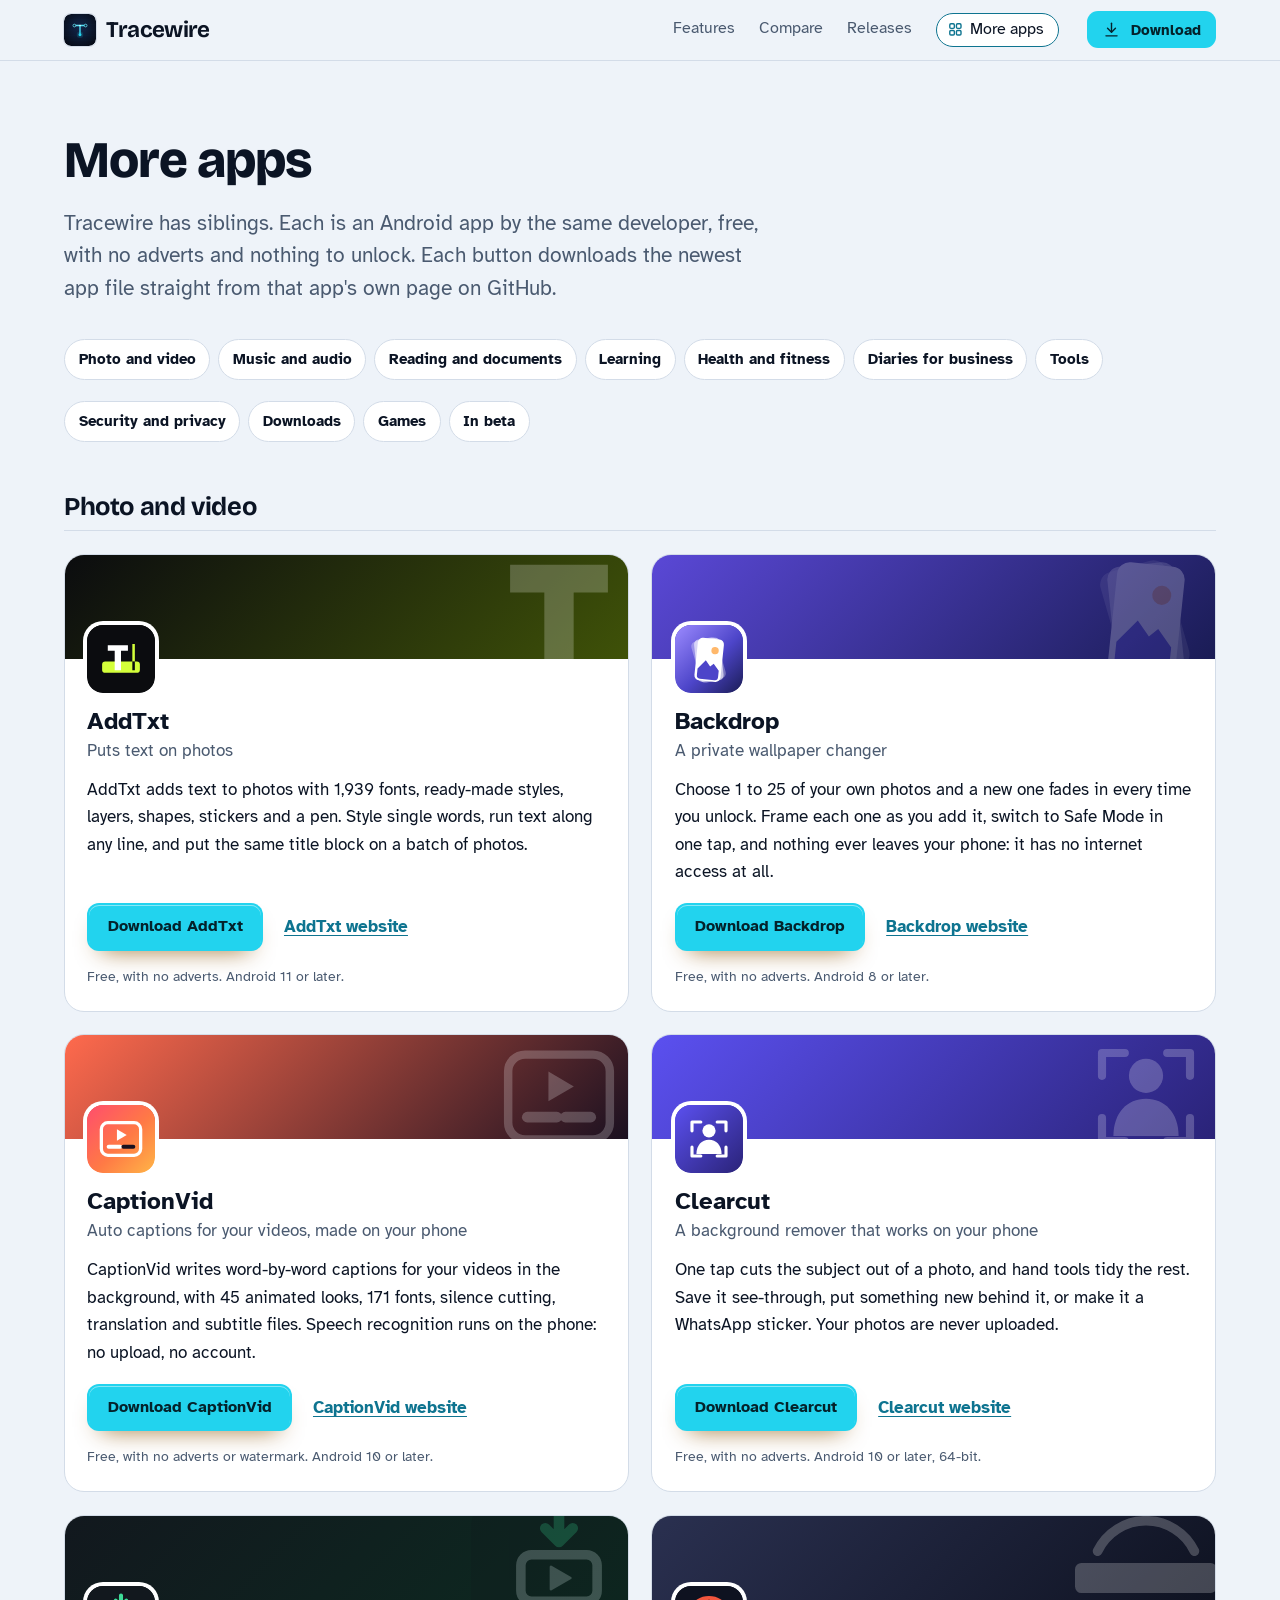
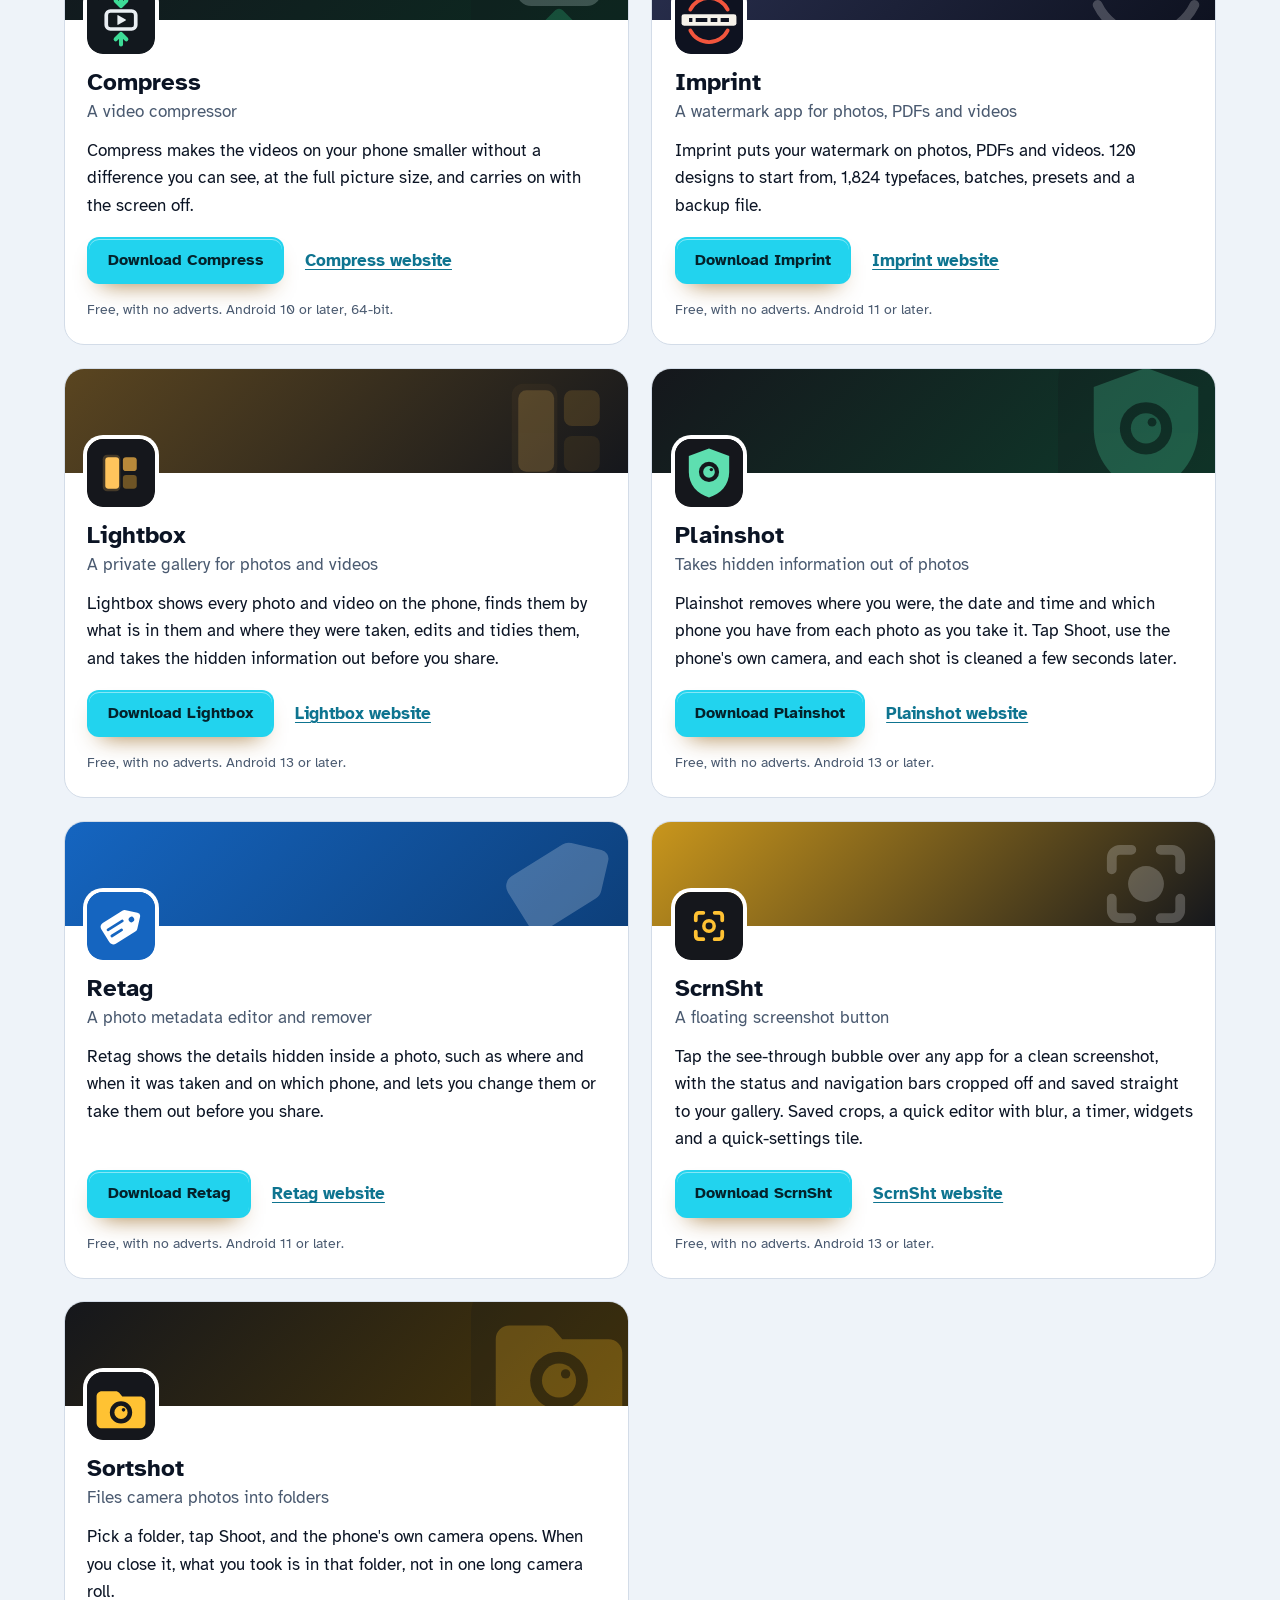
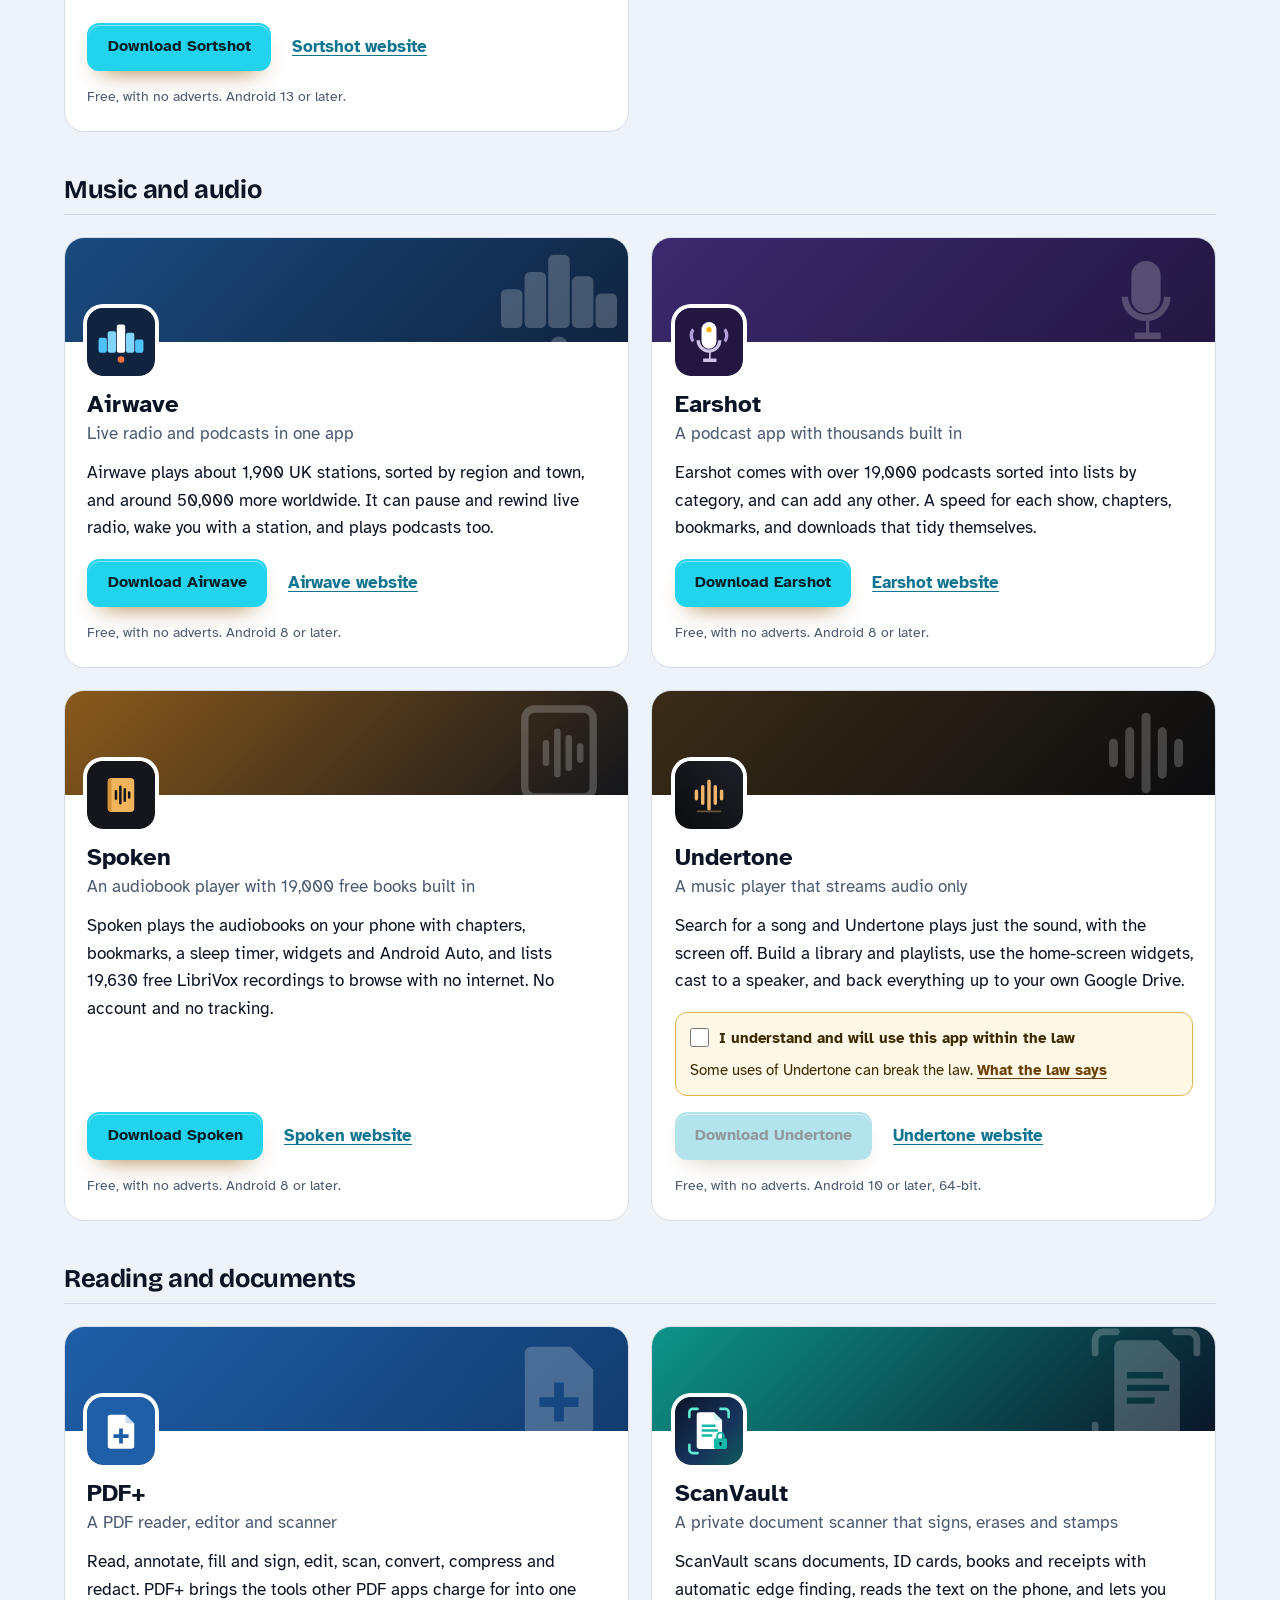
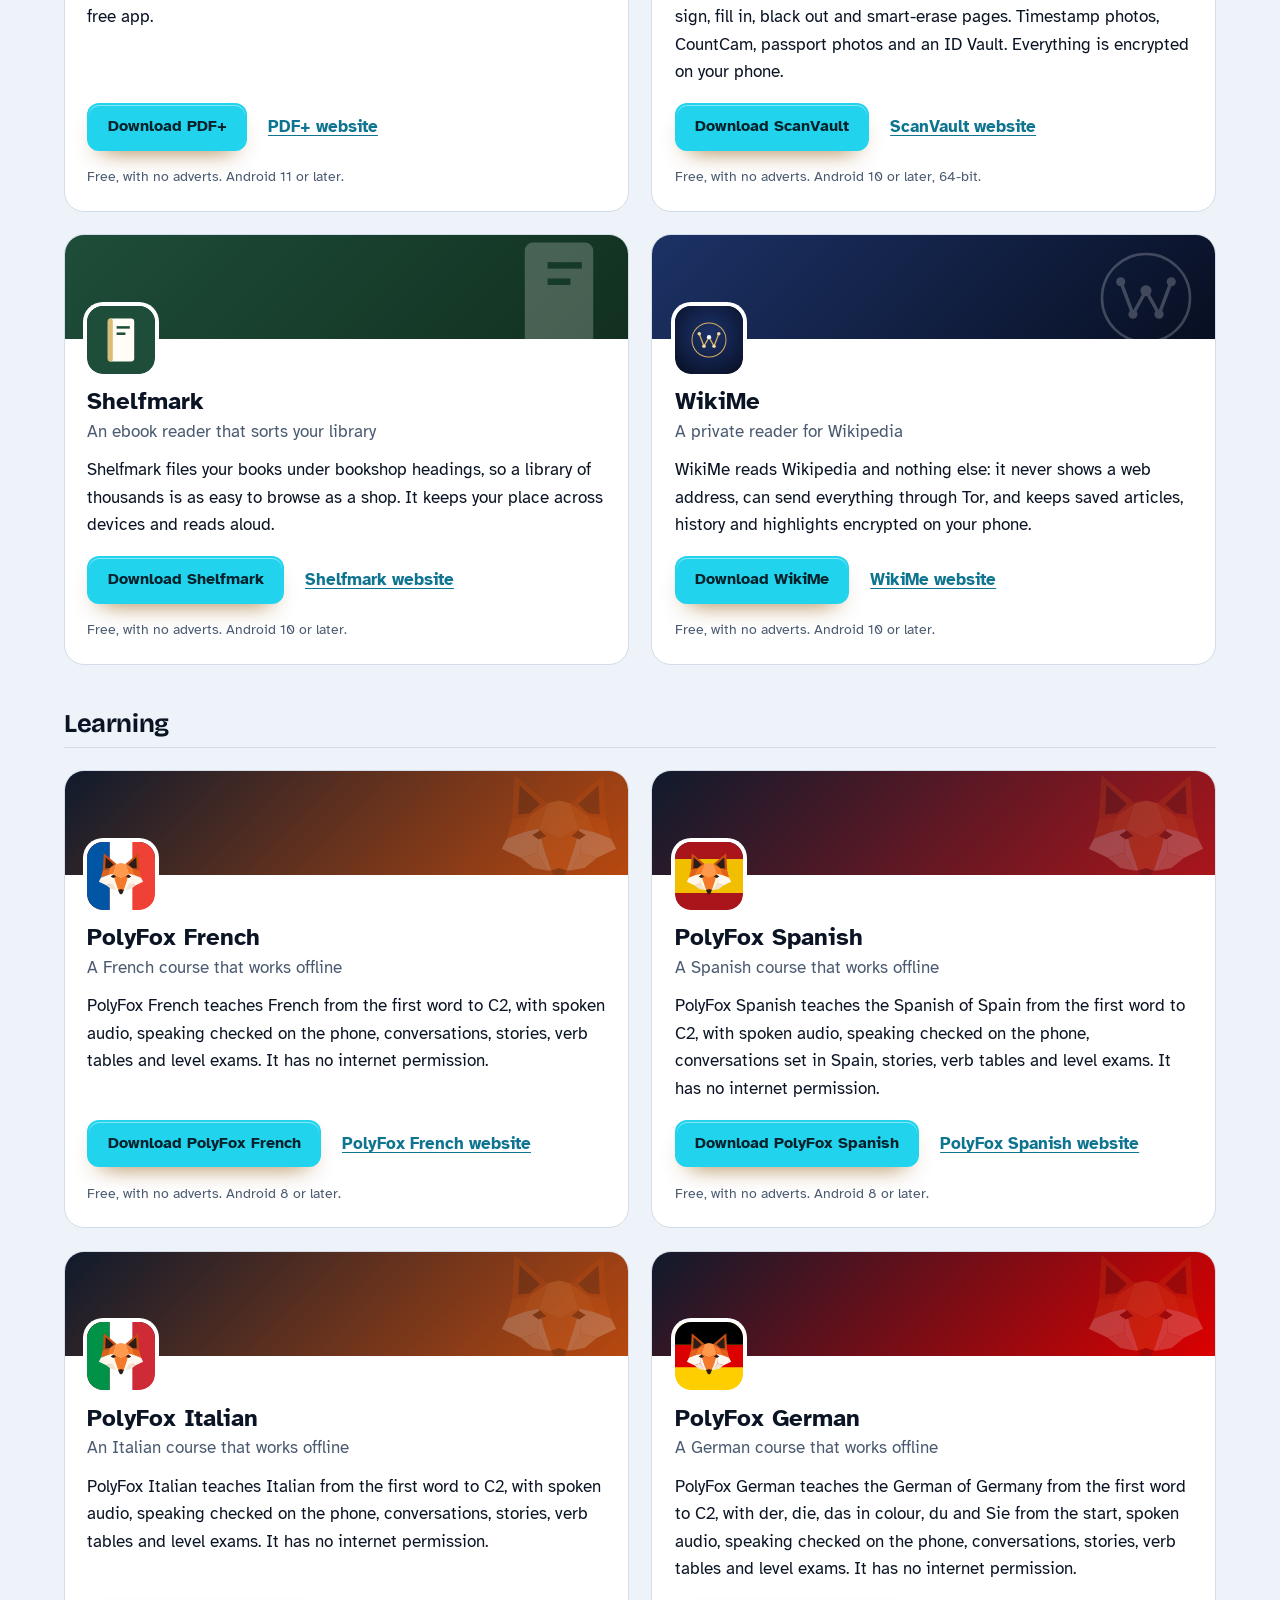
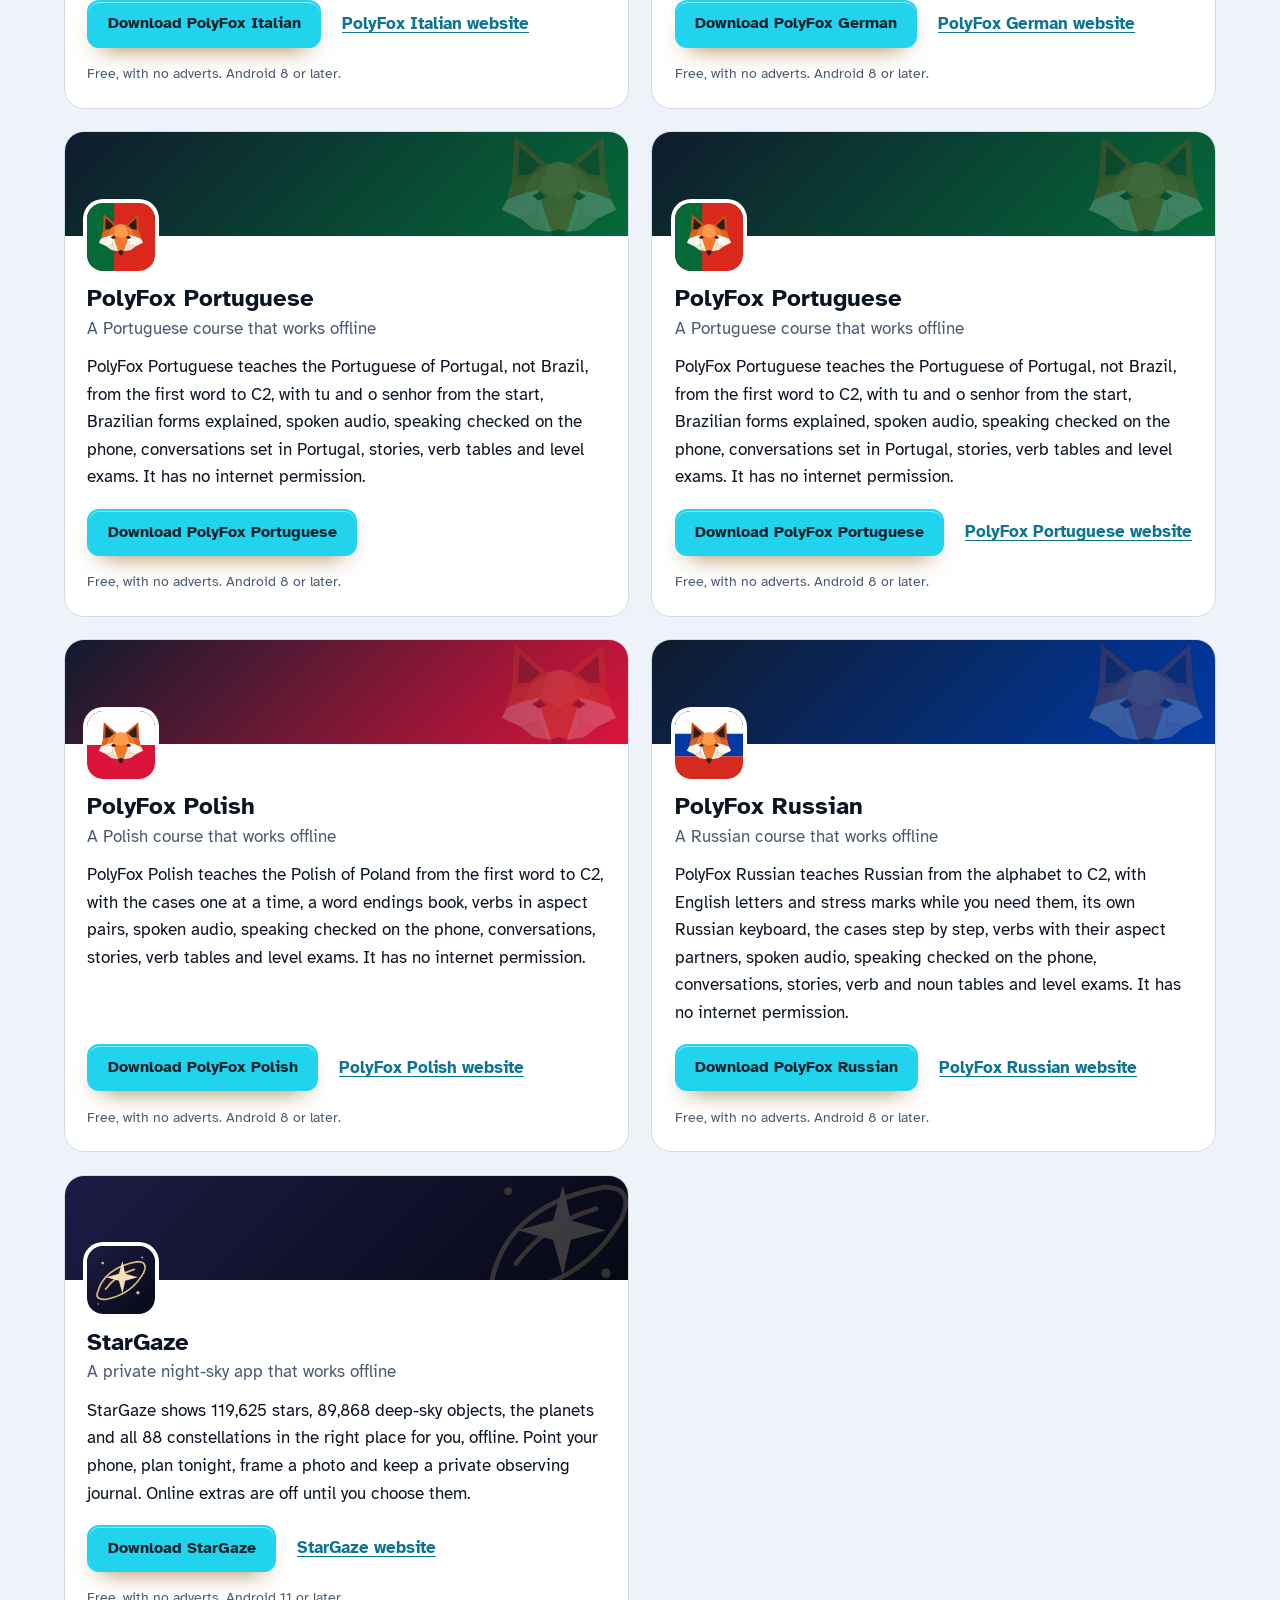
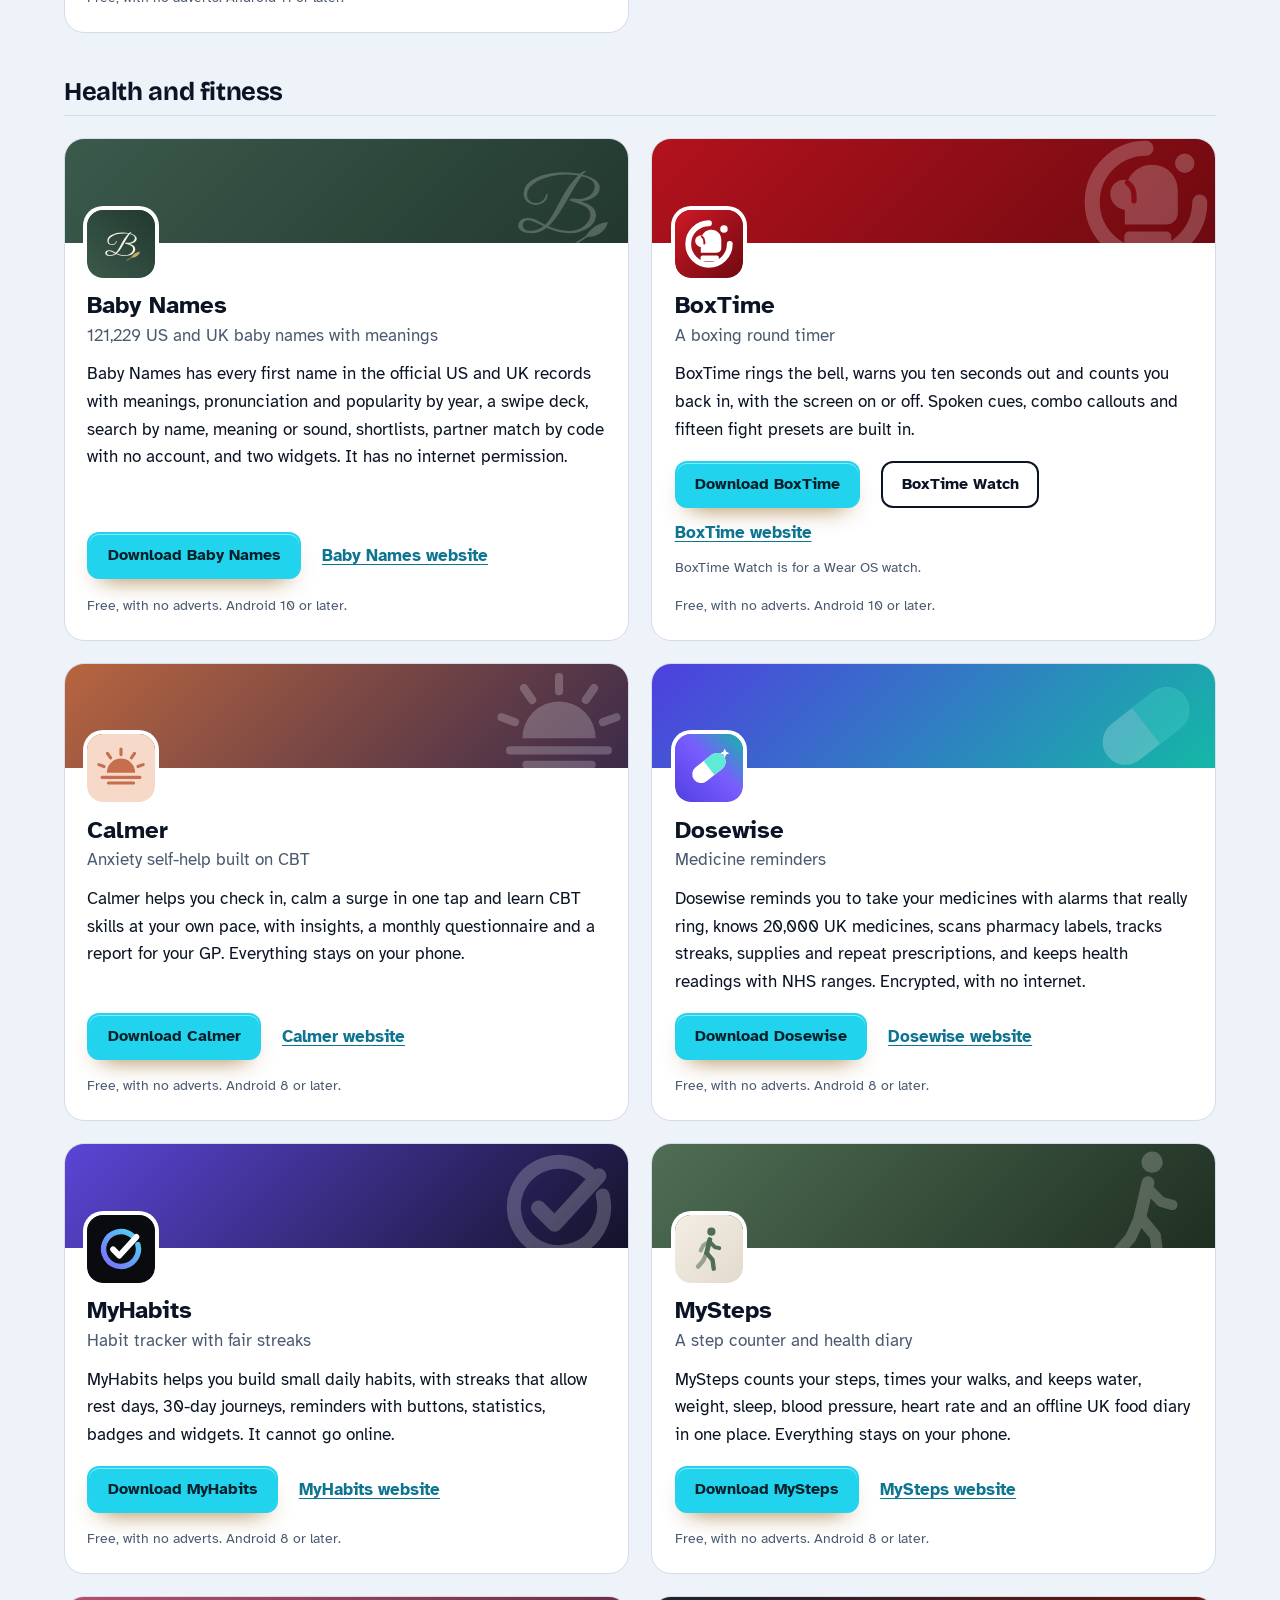
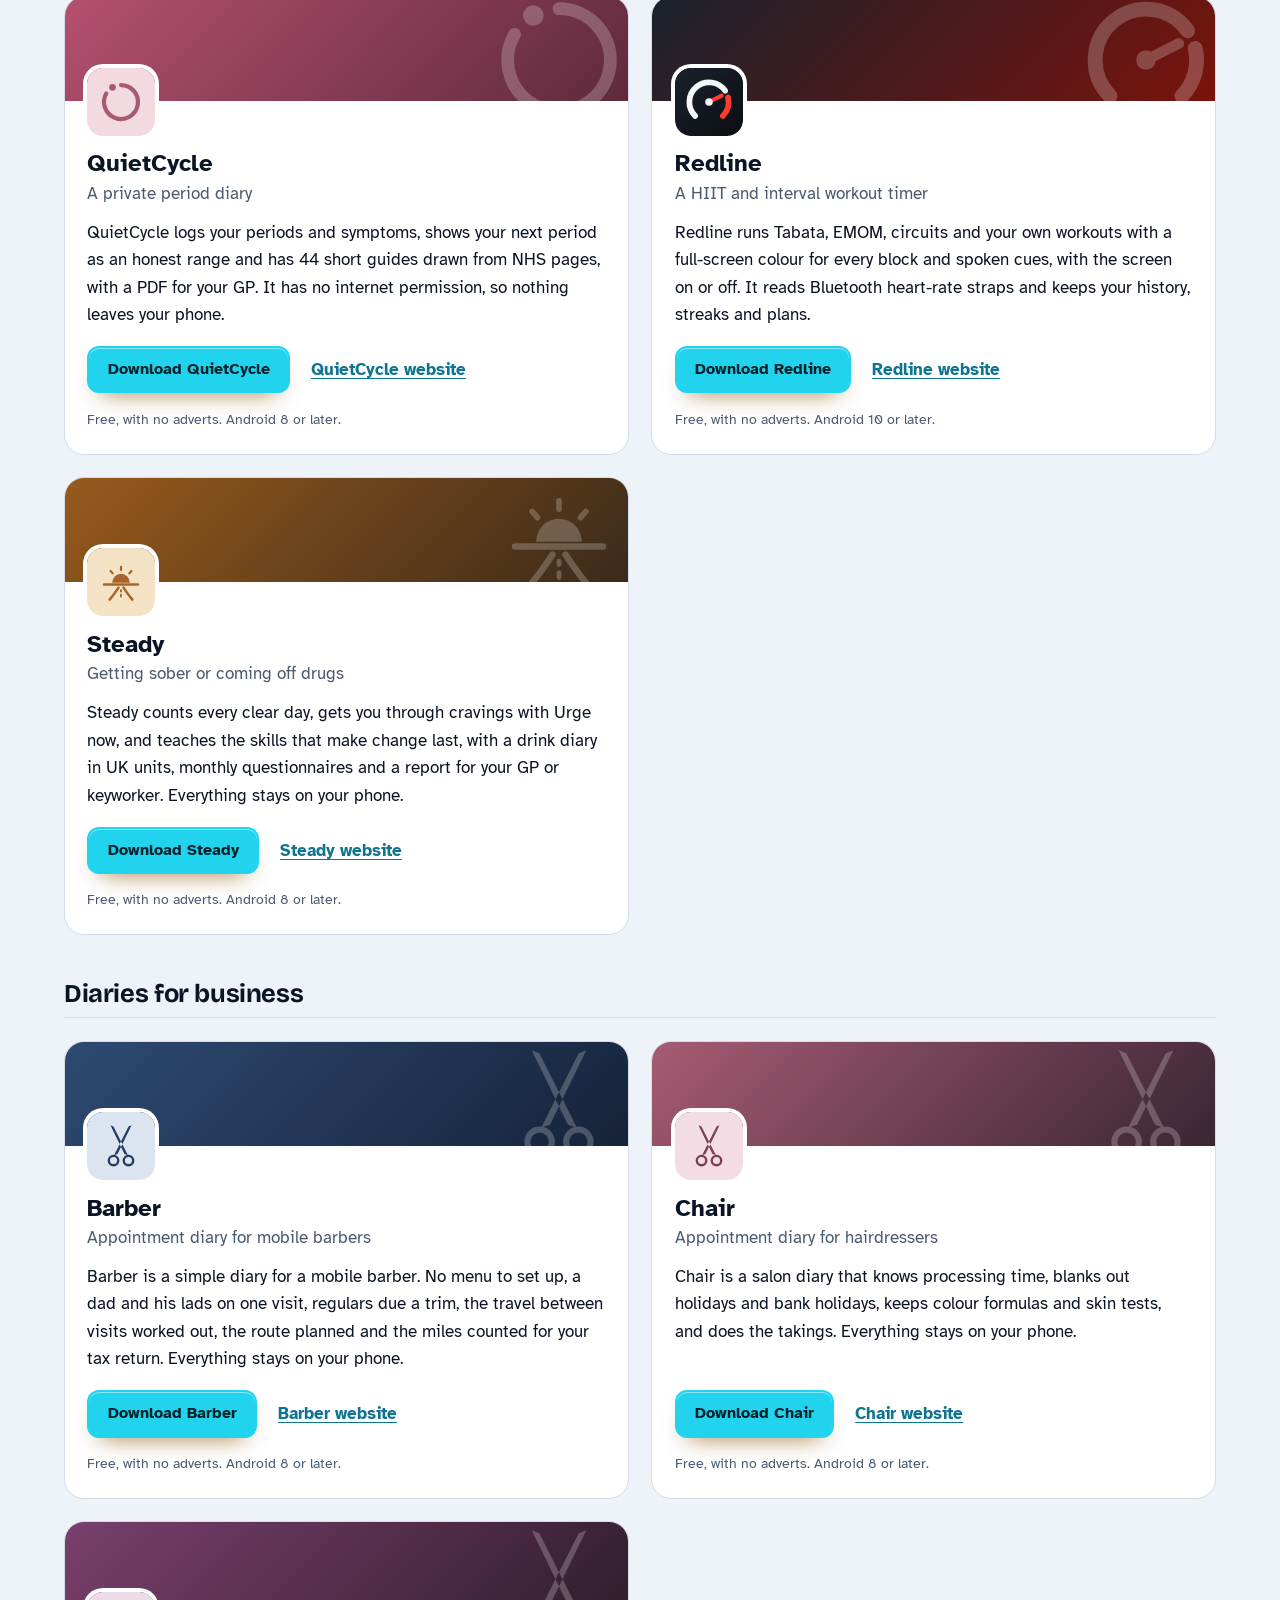
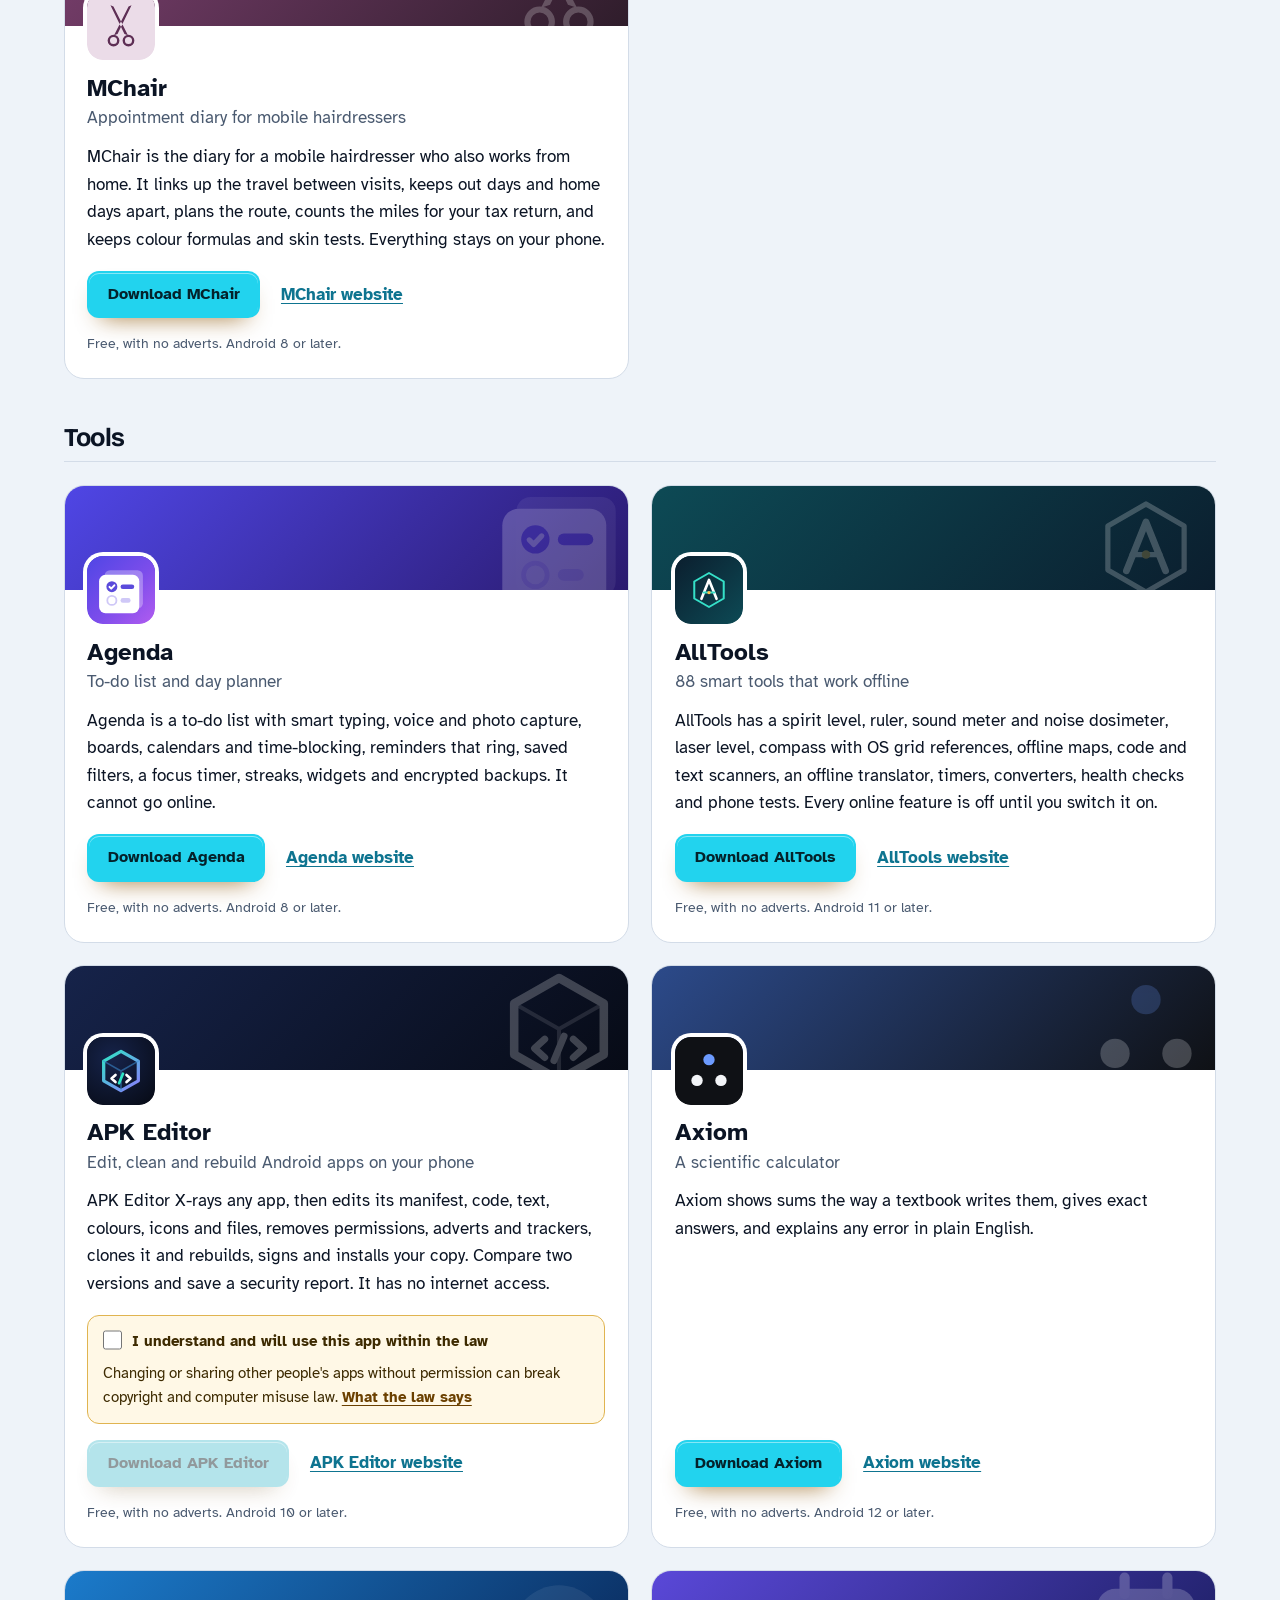
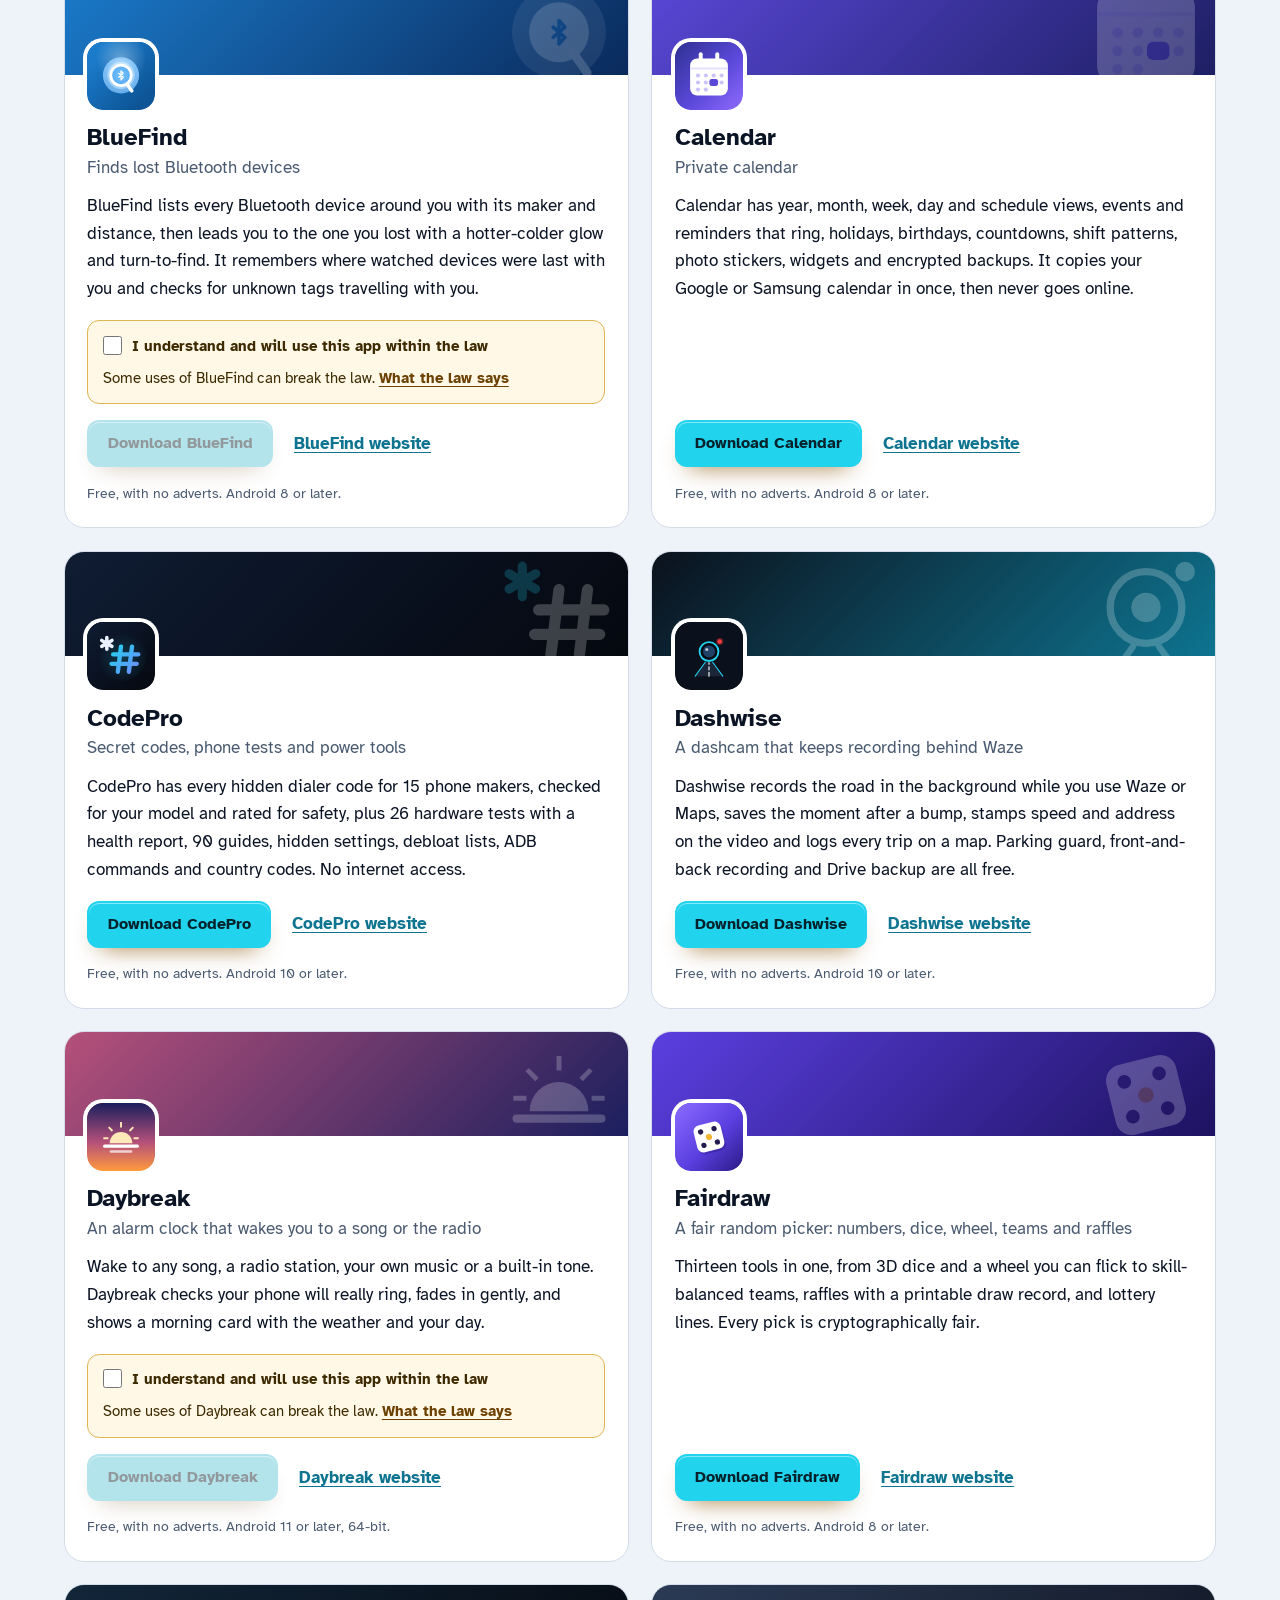
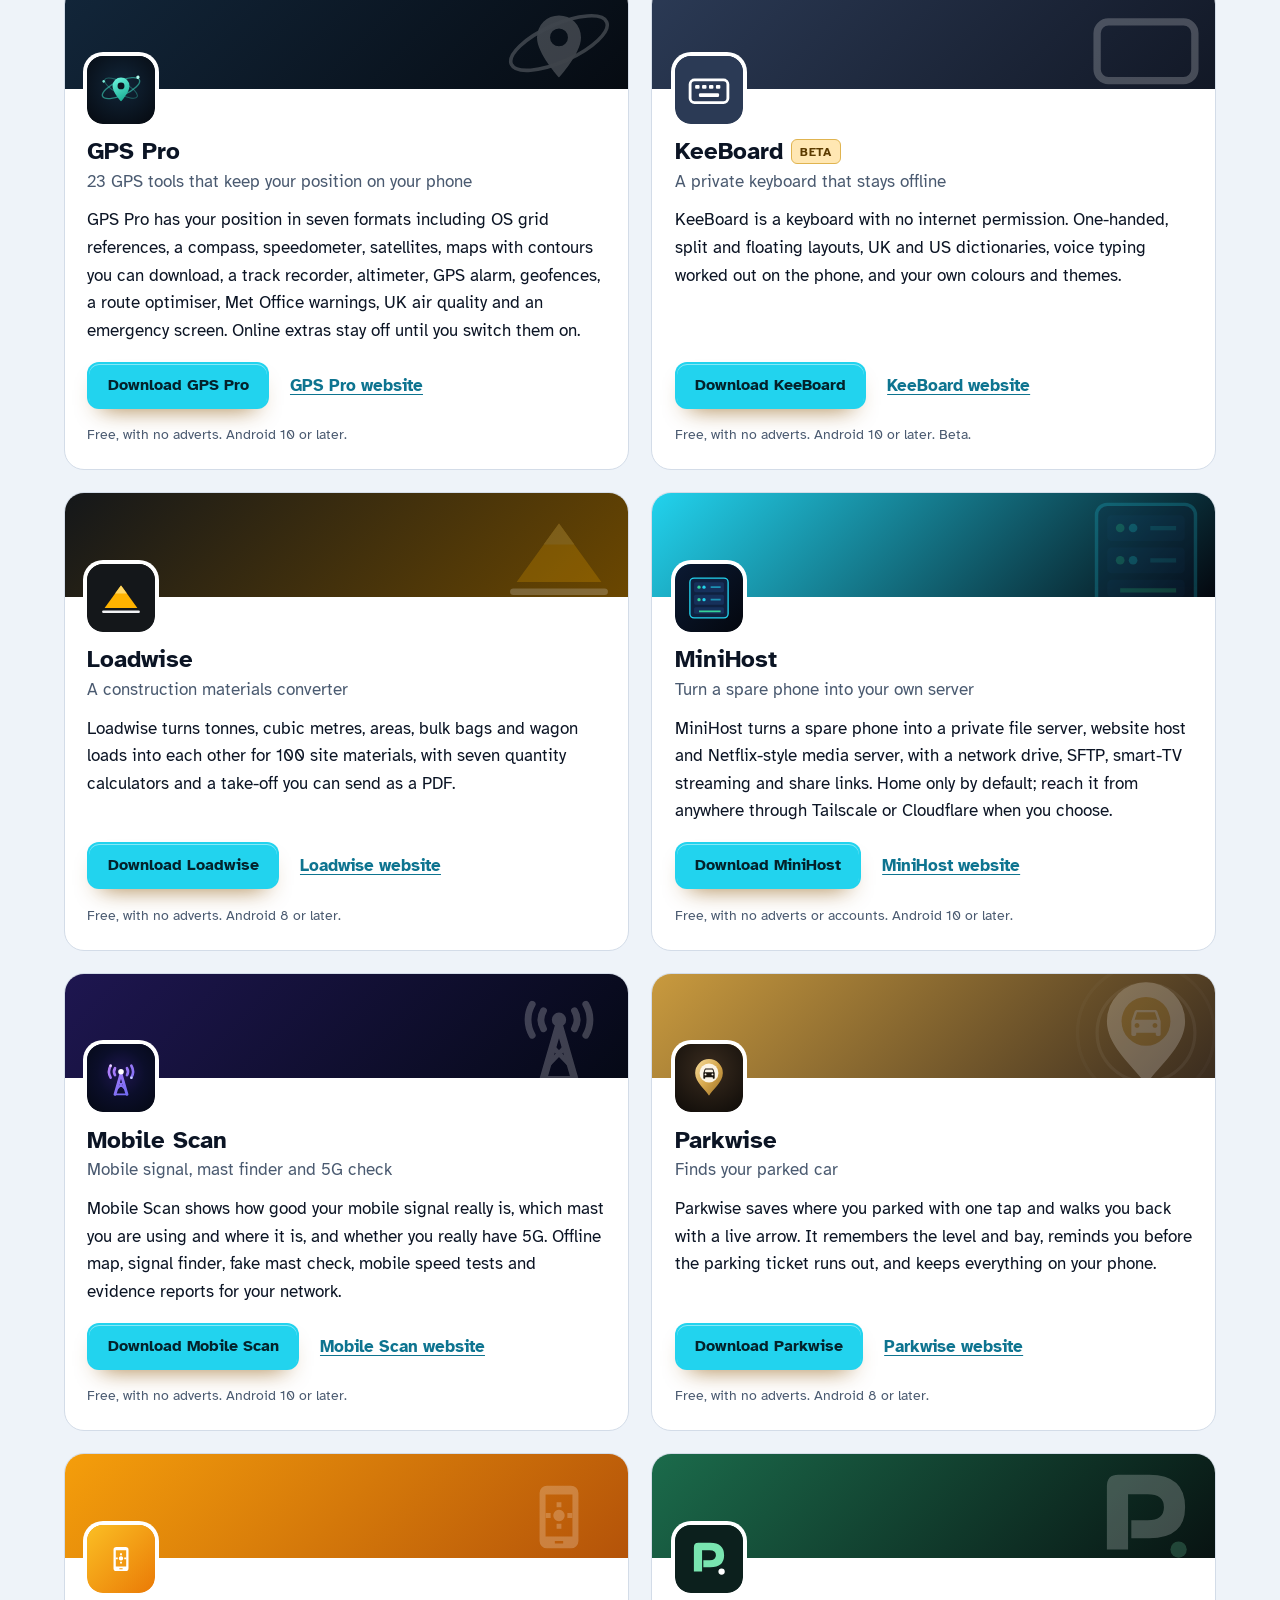
==== commit 19f9bd71: "More apps: add Baby Names" ====
--- a/more-apps.html
+++ b/more-apps.html
@@ -4,7 +4,7 @@
 <meta charset="utf-8">
 <meta name="viewport" content="width=device-width, initial-scale=1">
 <title>More free Android apps from the maker of Tracewire</title>
-<meta name="description" content="All 96 free Android apps from the maker of Tracewire, in one list by category, each with its download and a link to its website.">
+<meta name="description" content="All 97 free Android apps from the maker of Tracewire, in one list by category, each with its download and a link to its website.">
 <meta name="author" content="Jonathan Jackson">
 <link rel="canonical" href="https://customgpter.github.io/tracewire/more-apps.html">
 <meta name="theme-color" content="#eef3f9" media="(prefers-color-scheme: light)">
@@ -12,7 +12,7 @@
 <meta property="og:type" content="website">
 <meta property="og:site_name" content="Tracewire">
 <meta property="og:title" content="More free Android apps from the maker of Tracewire">
-<meta property="og:description" content="All 96 free Android apps from the maker of Tracewire, in one list by category, each with its download and a link to its website.">
+<meta property="og:description" content="All 97 free Android apps from the maker of Tracewire, in one list by category, each with its download and a link to its website.">
 <meta property="og:url" content="https://customgpter.github.io/tracewire/more-apps.html">
 <meta property="og:image" content="https://customgpter.github.io/tracewire/assets/og.png">
 <meta property="og:image:width" content="1200">
@@ -26,7 +26,7 @@
 <link rel="preload" href="./assets/fonts/atkinson-hyperlegible-latin-400-normal.woff2" as="font" type="font/woff2" crossorigin>
 <link rel="stylesheet" href="./assets/site.css?v=1">
 <link rel="stylesheet" href="./assets/house.css?v=1">
-<script type="application/ld+json">{"@context":"https://schema.org","@type":"ItemList","name":"Apps from the maker of Tracewire","url":"https://customgpter.github.io/tracewire/more-apps.html","itemListElement":[{"@type":"ListItem","position":1,"name":"AddTxt","url":"https://customgpter.github.io/addtxt/"},{"@type":"ListItem","position":2,"name":"Backdrop","url":"https://customgpter.github.io/backdrop/"},{"@type":"ListItem","position":3,"name":"CaptionVid","url":"https://customgpter.github.io/captionvid/"},{"@type":"ListItem","position":4,"name":"Clearcut","url":"https://customgpter.github.io/clearcut/"},{"@type":"ListItem","position":5,"name":"Compress","url":"https://customgpter.github.io/compress/"},{"@type":"ListItem","position":6,"name":"Imprint","url":"https://customgpter.github.io/imprint/"},{"@type":"ListItem","position":7,"name":"Lightbox","url":"https://customgpter.github.io/lightbox/"},{"@type":"ListItem","position":8,"name":"Plainshot","url":"https://customgpter.github.io/plainshot/"},{"@type":"ListItem","position":9,"name":"Retag","url":"https://customgpter.github.io/retag/"},{"@type":"ListItem","position":10,"name":"ScrnSht","url":"https://customgpter.github.io/scrnsht/"},{"@type":"ListItem","position":11,"name":"Sortshot","url":"https://customgpter.github.io/sortshot/"},{"@type":"ListItem","position":12,"name":"Airwave","url":"https://customgpter.github.io/airwave/"},{"@type":"ListItem","position":13,"name":"Earshot","url":"https://customgpter.github.io/earshot/"},{"@type":"ListItem","position":14,"name":"Spoken","url":"https://customgpter.github.io/spoken/"},{"@type":"ListItem","position":15,"name":"Undertone","url":"https://customgpter.github.io/undertone/"},{"@type":"ListItem","position":16,"name":"PDF+","url":"https://customgpter.github.io/pdfplus/"},{"@type":"ListItem","position":17,"name":"ScanVault","url":"https://customgpter.github.io/scanvault/"},{"@type":"ListItem","position":18,"name":"Shelfmark","url":"https://customgpter.github.io/shelfmark/"},{"@type":"ListItem","position":19,"name":"WikiMe","url":"https://customgpter.github.io/wikime/"},{"@type":"ListItem","position":20,"name":"PolyFox French","url":"https://customgpter.github.io/polyfox/"},{"@type":"ListItem","position":21,"name":"PolyFox German","url":"https://customgpter.github.io/polyfox-german/"},{"@type":"ListItem","position":22,"name":"PolyFox Portuguese","url":"https://customgpter.github.io/polyfox-portuguese/"},{"@type":"ListItem","position":23,"name":"PolyFox Polish","url":"https://customgpter.github.io/polyfox-polish/"},{"@type":"ListItem","position":24,"name":"PolyFox Russian","url":"https://customgpter.github.io/polyfox-russian/"},{"@type":"ListItem","position":25,"name":"StarGaze","url":"https://customgpter.github.io/stargaze/"},{"@type":"ListItem","position":26,"name":"BoxTime","url":"https://customgpter.github.io/boxtime/"},{"@type":"ListItem","position":27,"name":"Calmer","url":"https://customgpter.github.io/calmer/"},{"@type":"ListItem","position":28,"name":"Dosewise","url":"https://customgpter.github.io/dosewise/"},{"@type":"ListItem","position":29,"name":"MyHabits","url":"https://customgpter.github.io/myhabits/"},{"@type":"ListItem","position":30,"name":"MySteps","url":"https://customgpter.github.io/mysteps/"},{"@type":"ListItem","position":31,"name":"QuietCycle","url":"https://customgpter.github.io/quietcycle/"},{"@type":"ListItem","position":32,"name":"Redline","url":"https://customgpter.github.io/redline/"},{"@type":"ListItem","position":33,"name":"Steady","url":"https://customgpter.github.io/steady/"},{"@type":"ListItem","position":34,"name":"Barber","url":"https://customgpter.github.io/barber/"},{"@type":"ListItem","position":35,"name":"Chair","url":"https://customgpter.github.io/chair/"},{"@type":"ListItem","position":36,"name":"MChair","url":"https://customgpter.github.io/mchair/"},{"@type":"ListItem","position":37,"name":"Agenda","url":"https://customgpter.github.io/agenda/"},{"@type":"ListItem","position":38,"name":"AllTools","url":"https://customgpter.github.io/alltools/"},{"@type":"ListItem","position":39,"name":"APK Editor","url":"https://customgpter.github.io/apkeditor/"},{"@type":"ListItem","position":40,"name":"Axiom","url":"https://customgpter.github.io/axiom/"},{"@type":"ListItem","position":41,"name":"BlueFind","url":"https://customgpter.github.io/bluefind/"},{"@type":"ListItem","position":42,"name":"Calendar","url":"https://customgpter.github.io/calendar/"},{"@type":"ListItem","position":43,"name":"CodePro","url":"https://customgpter.github.io/codepro/"},{"@type":"ListItem","position":44,"name":"Dashwise","url":"https://customgpter.github.io/dashwise/"},{"@type":"ListItem","position":45,"name":"Daybreak","url":"https://customgpter.github.io/daybreak/"},{"@type":"ListItem","position":46,"name":"Fairdraw","url":"https://customgpter.github.io/fairdraw/"},{"@type":"ListItem","position":47,"name":"GPS Pro","url":"https://customgpter.github.io/gpspro/"},{"@type":"ListItem","position":48,"name":"KeeBoard","url":"https://customgpter.github.io/keeboard/"},{"@type":"ListItem","position":49,"name":"Loadwise","url":"https://customgpter.github.io/loadwise/"},{"@type":"ListItem","position":50,"name":"MiniHost","url":"https://customgpter.github.io/minihost/"},{"@type":"ListItem","position":51,"name":"Mobile Scan","url":"https://customgpter.github.io/mobilescan/"},{"@type":"ListItem","position":52,"name":"Parkwise","url":"https://customgpter.github.io/parkwise/"},{"@type":"ListItem","position":53,"name":"Pocketmind","url":"https://customgpter.github.io/pocketmind/"},{"@type":"ListItem","position":54,"name":"Refine","url":"https://customgpter.github.io/refine/"},{"@type":"ListItem","position":55,"name":"Shiftwise","url":"https://customgpter.github.io/shiftwise/"},{"@type":"ListItem","position":56,"name":"SimpleCalc","url":"https://customgpter.github.io/simplecalc/"},{"@type":"ListItem","position":57,"name":"Skyline","url":"https://customgpter.github.io/skyline/"},{"@type":"ListItem","position":58,"name":"Slipway","url":"https://customgpter.github.io/slipway/"},{"@type":"ListItem","position":59,"name":"Tagger","url":"https://customgpter.github.io/tagger/"},{"@type":"ListItem","position":60,"name":"TotalClean","url":"https://customgpter.github.io/totalclean/"},{"@type":"ListItem","position":61,"name":"TVLink","url":"https://customgpter.github.io/tvlink/"},{"@type":"ListItem","position":62,"name":"Unbox","url":"https://customgpter.github.io/unbox/"},{"@type":"ListItem","position":63,"name":"WhatsKeep","url":"https://customgpter.github.io/whatskeep/"},{"@type":"ListItem","position":64,"name":"WiFi Scan","url":"https://customgpter.github.io/wifiscan/"},{"@type":"ListItem","position":65,"name":"Auditly","url":"https://customgpter.github.io/auditly/"},{"@type":"ListItem","position":66,"name":"Backchannel","url":"https://customgpter.github.io/backchannel/"},{"@type":"ListItem","position":67,"name":"ENotes","url":"https://customgpter.github.io/enotes/"},{"@type":"ListItem","position":68,"name":"FindMe","url":"https://customgpter.github.io/findme/"},{"@type":"ListItem","position":69,"name":"iLock","url":"https://customgpter.github.io/ilock/"},{"@type":"ListItem","position":70,"name":"ImSafe","url":"https://customgpter.github.io/imsafe/"},{"@type":"ListItem","position":71,"name":"IShred","url":"https://customgpter.github.io/ishred/"},{"@type":"ListItem","position":72,"name":"LockBox","url":"https://customgpter.github.io/lockbox/"},{"@type":"ListItem","position":73,"name":"PassVault","url":"https://customgpter.github.io/passvault/"},{"@type":"ListItem","position":74,"name":"SpyFind","url":"https://customgpter.github.io/spyfind/"},{"@type":"ListItem","position":75,"name":"TextWipe","url":"https://customgpter.github.io/textwipe/"},{"@type":"ListItem","position":76,"name":"Tracewire","url":"https://customgpter.github.io/tracewire/"},{"@type":"ListItem","position":77,"name":"Vigil","url":"https://customgpter.github.io/vigil/"},{"@type":"ListItem","position":78,"name":"Grab","url":"https://customgpter.github.io/grab/"},{"@type":"ListItem","position":79,"name":"Swarm","url":"https://customgpter.github.io/swarm/"},{"@type":"ListItem","position":80,"name":"Plane Games","url":"https://customgpter.github.io/plane-games/"},{"@type":"ListItem","position":81,"name":"Ninefold","url":"https://customgpter.github.io/ninefold/"},{"@type":"ListItem","position":82,"name":"Cubewise","url":"https://customgpter.github.io/cubewise/"},{"@type":"ListItem","position":83,"name":"Tilewise","url":"https://customgpter.github.io/tilewise/"},{"@type":"ListItem","position":84,"name":"Letterwise","url":"https://customgpter.github.io/letterwise/"},{"@type":"ListItem","position":85,"name":"Kingside","url":"https://customgpter.github.io/kingside/"},{"@type":"ListItem","position":86,"name":"Deckhand","url":"https://customgpter.github.io/deckhand/"},{"@type":"ListItem","position":87,"name":"SNESForge","url":"https://customgpter.github.io/snesforge/"},{"@type":"ListItem","position":88,"name":"Fame Boy","url":"https://customgpter.github.io/fameboy/"},{"@type":"ListItem","position":89,"name":"PSPPro","url":"https://customgpter.github.io/psppro/"},{"@type":"ListItem","position":90,"name":"MegaGen","url":"https://customgpter.github.io/megagen/"},{"@type":"ListItem","position":91,"name":"QVR","url":"https://customgpter.github.io/qvr/"},{"@type":"ListItem","position":92,"name":"QVR Watch","url":"https://customgpter.github.io/qvr-watch/"},{"@type":"ListItem","position":93,"name":"QVRLite","url":"https://customgpter.github.io/qvrlite/"},{"@type":"ListItem","position":94,"name":"Onionz","url":"https://customgpter.github.io/onionz/"},{"@type":"ListItem","position":95,"name":"OnionzWeb","url":"https://customgpter.github.io/onionzweb/"}]}</script>
+<script type="application/ld+json">{"@context":"https://schema.org","@type":"ItemList","name":"Apps from the maker of Tracewire","url":"https://customgpter.github.io/tracewire/more-apps.html","itemListElement":[{"@type":"ListItem","position":1,"name":"AddTxt","url":"https://customgpter.github.io/addtxt/"},{"@type":"ListItem","position":2,"name":"Backdrop","url":"https://customgpter.github.io/backdrop/"},{"@type":"ListItem","position":3,"name":"CaptionVid","url":"https://customgpter.github.io/captionvid/"},{"@type":"ListItem","position":4,"name":"Clearcut","url":"https://customgpter.github.io/clearcut/"},{"@type":"ListItem","position":5,"name":"Compress","url":"https://customgpter.github.io/compress/"},{"@type":"ListItem","position":6,"name":"Imprint","url":"https://customgpter.github.io/imprint/"},{"@type":"ListItem","position":7,"name":"Lightbox","url":"https://customgpter.github.io/lightbox/"},{"@type":"ListItem","position":8,"name":"Plainshot","url":"https://customgpter.github.io/plainshot/"},{"@type":"ListItem","position":9,"name":"Retag","url":"https://customgpter.github.io/retag/"},{"@type":"ListItem","position":10,"name":"ScrnSht","url":"https://customgpter.github.io/scrnsht/"},{"@type":"ListItem","position":11,"name":"Sortshot","url":"https://customgpter.github.io/sortshot/"},{"@type":"ListItem","position":12,"name":"Airwave","url":"https://customgpter.github.io/airwave/"},{"@type":"ListItem","position":13,"name":"Earshot","url":"https://customgpter.github.io/earshot/"},{"@type":"ListItem","position":14,"name":"Spoken","url":"https://customgpter.github.io/spoken/"},{"@type":"ListItem","position":15,"name":"Undertone","url":"https://customgpter.github.io/undertone/"},{"@type":"ListItem","position":16,"name":"PDF+","url":"https://customgpter.github.io/pdfplus/"},{"@type":"ListItem","position":17,"name":"ScanVault","url":"https://customgpter.github.io/scanvault/"},{"@type":"ListItem","position":18,"name":"Shelfmark","url":"https://customgpter.github.io/shelfmark/"},{"@type":"ListItem","position":19,"name":"WikiMe","url":"https://customgpter.github.io/wikime/"},{"@type":"ListItem","position":20,"name":"PolyFox French","url":"https://customgpter.github.io/polyfox/"},{"@type":"ListItem","position":21,"name":"PolyFox German","url":"https://customgpter.github.io/polyfox-german/"},{"@type":"ListItem","position":22,"name":"PolyFox Portuguese","url":"https://customgpter.github.io/polyfox-portuguese/"},{"@type":"ListItem","position":23,"name":"PolyFox Polish","url":"https://customgpter.github.io/polyfox-polish/"},{"@type":"ListItem","position":24,"name":"PolyFox Russian","url":"https://customgpter.github.io/polyfox-russian/"},{"@type":"ListItem","position":25,"name":"StarGaze","url":"https://customgpter.github.io/stargaze/"},{"@type":"ListItem","position":26,"name":"Baby Names","url":"https://customgpter.github.io/babynames/"},{"@type":"ListItem","position":27,"name":"BoxTime","url":"https://customgpter.github.io/boxtime/"},{"@type":"ListItem","position":28,"name":"Calmer","url":"https://customgpter.github.io/calmer/"},{"@type":"ListItem","position":29,"name":"Dosewise","url":"https://customgpter.github.io/dosewise/"},{"@type":"ListItem","position":30,"name":"MyHabits","url":"https://customgpter.github.io/myhabits/"},{"@type":"ListItem","position":31,"name":"MySteps","url":"https://customgpter.github.io/mysteps/"},{"@type":"ListItem","position":32,"name":"QuietCycle","url":"https://customgpter.github.io/quietcycle/"},{"@type":"ListItem","position":33,"name":"Redline","url":"https://customgpter.github.io/redline/"},{"@type":"ListItem","position":34,"name":"Steady","url":"https://customgpter.github.io/steady/"},{"@type":"ListItem","position":35,"name":"Barber","url":"https://customgpter.github.io/barber/"},{"@type":"ListItem","position":36,"name":"Chair","url":"https://customgpter.github.io/chair/"},{"@type":"ListItem","position":37,"name":"MChair","url":"https://customgpter.github.io/mchair/"},{"@type":"ListItem","position":38,"name":"Agenda","url":"https://customgpter.github.io/agenda/"},{"@type":"ListItem","position":39,"name":"AllTools","url":"https://customgpter.github.io/alltools/"},{"@type":"ListItem","position":40,"name":"APK Editor","url":"https://customgpter.github.io/apkeditor/"},{"@type":"ListItem","position":41,"name":"Axiom","url":"https://customgpter.github.io/axiom/"},{"@type":"ListItem","position":42,"name":"BlueFind","url":"https://customgpter.github.io/bluefind/"},{"@type":"ListItem","position":43,"name":"Calendar","url":"https://customgpter.github.io/calendar/"},{"@type":"ListItem","position":44,"name":"CodePro","url":"https://customgpter.github.io/codepro/"},{"@type":"ListItem","position":45,"name":"Dashwise","url":"https://customgpter.github.io/dashwise/"},{"@type":"ListItem","position":46,"name":"Daybreak","url":"https://customgpter.github.io/daybreak/"},{"@type":"ListItem","position":47,"name":"Fairdraw","url":"https://customgpter.github.io/fairdraw/"},{"@type":"ListItem","position":48,"name":"GPS Pro","url":"https://customgpter.github.io/gpspro/"},{"@type":"ListItem","position":49,"name":"KeeBoard","url":"https://customgpter.github.io/keeboard/"},{"@type":"ListItem","position":50,"name":"Loadwise","url":"https://customgpter.github.io/loadwise/"},{"@type":"ListItem","position":51,"name":"MiniHost","url":"https://customgpter.github.io/minihost/"},{"@type":"ListItem","position":52,"name":"Mobile Scan","url":"https://customgpter.github.io/mobilescan/"},{"@type":"ListItem","position":53,"name":"Parkwise","url":"https://customgpter.github.io/parkwise/"},{"@type":"ListItem","position":54,"name":"Pocketmind","url":"https://customgpter.github.io/pocketmind/"},{"@type":"ListItem","position":55,"name":"Refine","url":"https://customgpter.github.io/refine/"},{"@type":"ListItem","position":56,"name":"Shiftwise","url":"https://customgpter.github.io/shiftwise/"},{"@type":"ListItem","position":57,"name":"SimpleCalc","url":"https://customgpter.github.io/simplecalc/"},{"@type":"ListItem","position":58,"name":"Skyline","url":"https://customgpter.github.io/skyline/"},{"@type":"ListItem","position":59,"name":"Slipway","url":"https://customgpter.github.io/slipway/"},{"@type":"ListItem","position":60,"name":"Tagger","url":"https://customgpter.github.io/tagger/"},{"@type":"ListItem","position":61,"name":"TotalClean","url":"https://customgpter.github.io/totalclean/"},{"@type":"ListItem","position":62,"name":"TVLink","url":"https://customgpter.github.io/tvlink/"},{"@type":"ListItem","position":63,"name":"Unbox","url":"https://customgpter.github.io/unbox/"},{"@type":"ListItem","position":64,"name":"WhatsKeep","url":"https://customgpter.github.io/whatskeep/"},{"@type":"ListItem","position":65,"name":"WiFi Scan","url":"https://customgpter.github.io/wifiscan/"},{"@type":"ListItem","position":66,"name":"Auditly","url":"https://customgpter.github.io/auditly/"},{"@type":"ListItem","position":67,"name":"Backchannel","url":"https://customgpter.github.io/backchannel/"},{"@type":"ListItem","position":68,"name":"ENotes","url":"https://customgpter.github.io/enotes/"},{"@type":"ListItem","position":69,"name":"FindMe","url":"https://customgpter.github.io/findme/"},{"@type":"ListItem","position":70,"name":"iLock","url":"https://customgpter.github.io/ilock/"},{"@type":"ListItem","position":71,"name":"ImSafe","url":"https://customgpter.github.io/imsafe/"},{"@type":"ListItem","position":72,"name":"IShred","url":"https://customgpter.github.io/ishred/"},{"@type":"ListItem","position":73,"name":"LockBox","url":"https://customgpter.github.io/lockbox/"},{"@type":"ListItem","position":74,"name":"PassVault","url":"https://customgpter.github.io/passvault/"},{"@type":"ListItem","position":75,"name":"SpyFind","url":"https://customgpter.github.io/spyfind/"},{"@type":"ListItem","position":76,"name":"TextWipe","url":"https://customgpter.github.io/textwipe/"},{"@type":"ListItem","position":77,"name":"Tracewire","url":"https://customgpter.github.io/tracewire/"},{"@type":"ListItem","position":78,"name":"Vigil","url":"https://customgpter.github.io/vigil/"},{"@type":"ListItem","position":79,"name":"Grab","url":"https://customgpter.github.io/grab/"},{"@type":"ListItem","position":80,"name":"Swarm","url":"https://customgpter.github.io/swarm/"},{"@type":"ListItem","position":81,"name":"Plane Games","url":"https://customgpter.github.io/plane-games/"},{"@type":"ListItem","position":82,"name":"Ninefold","url":"https://customgpter.github.io/ninefold/"},{"@type":"ListItem","position":83,"name":"Cubewise","url":"https://customgpter.github.io/cubewise/"},{"@type":"ListItem","position":84,"name":"Tilewise","url":"https://customgpter.github.io/tilewise/"},{"@type":"ListItem","position":85,"name":"Letterwise","url":"https://customgpter.github.io/letterwise/"},{"@type":"ListItem","position":86,"name":"Kingside","url":"https://customgpter.github.io/kingside/"},{"@type":"ListItem","position":87,"name":"Deckhand","url":"https://customgpter.github.io/deckhand/"},{"@type":"ListItem","position":88,"name":"SNESForge","url":"https://customgpter.github.io/snesforge/"},{"@type":"ListItem","position":89,"name":"Fame Boy","url":"https://customgpter.github.io/fameboy/"},{"@type":"ListItem","position":90,"name":"PSPPro","url":"https://customgpter.github.io/psppro/"},{"@type":"ListItem","position":91,"name":"MegaGen","url":"https://customgpter.github.io/megagen/"},{"@type":"ListItem","position":92,"name":"QVR","url":"https://customgpter.github.io/qvr/"},{"@type":"ListItem","position":93,"name":"QVR Watch","url":"https://customgpter.github.io/qvr-watch/"},{"@type":"ListItem","position":94,"name":"QVRLite","url":"https://customgpter.github.io/qvrlite/"},{"@type":"ListItem","position":95,"name":"Onionz","url":"https://customgpter.github.io/onionz/"},{"@type":"ListItem","position":96,"name":"OnionzWeb","url":"https://customgpter.github.io/onionzweb/"}]}</script>
 <link rel="stylesheet" href="./assets/apps-list.css?v=1">
 <script src="./assets/apps-list.js?v=1" defer></script>
 </head>
@@ -72,7 +72,7 @@
 <li class="mapp" style="--b:#0f1b2d;--b2:#b8480f"><div class="mapp-cover" aria-hidden="true"><svg viewBox="0 0 108 108"><polygon fill="#C94E12" points="26.7,17.9 47.0,35.1 36.1,42.9 25.1,45.2"/><polygon fill="#C94E12" points="82.9,45.2 71.9,42.9 61.0,35.1 81.3,17.9"/><polygon fill="#2B1D17" points="29.8,24.1 42.3,35.8 36.1,41.3 29.0,42.1"/><polygon fill="#2B1D17" points="79.0,42.1 71.9,41.3 65.7,35.8 78.2,24.1"/><polygon fill="#FF9A4D" points="54.0,33.5 47.0,35.1 41.5,50.7 54.0,56.9"/><polygon fill="#FF9A4D" points="54.0,56.9 66.5,50.7 61.0,35.1 54.0,33.5"/><polygon fill="#F47A2A" points="47.0,35.1 36.1,42.9 32.2,53.0 41.5,50.7"/><polygon fill="#F47A2A" points="66.5,50.7 75.8,53.0 71.9,42.9 61.0,35.1"/><polygon fill="#E2611A" points="36.1,42.9 25.1,45.2 22.0,56.9 32.2,53.0"/><polygon fill="#E2611A" points="75.8,53.0 86.0,56.9 82.9,45.2 71.9,42.9"/><polygon fill="#FFF6EC" points="32.2,53.0 22.0,56.9 18.9,63.1 30.6,68.6 40.7,65.5 41.5,50.7"/><polygon fill="#FFF6EC" points="66.5,50.7 67.3,65.5 77.4,68.6 89.1,63.1 86.0,56.9 75.8,53.0"/><polygon fill="#F3E3D2" points="30.6,68.6 40.7,65.5 47.0,76.4 38.4,74.8"/><polygon fill="#F3E3D2" points="69.6,74.8 61.0,76.4 67.3,65.5 77.4,68.6"/><polygon fill="#F47A2A" points="41.5,50.7 54.0,56.9 54.0,78.0 49.3,76.4 44.6,62.4"/><polygon fill="#F47A2A" points="63.4,62.4 58.7,76.4 54.0,78.0 54.0,56.9 66.5,50.7"/><polygon fill="#FFF6EC" points="41.5,50.7 44.6,62.4 49.3,76.4 47.0,76.4 40.7,65.5"/><polygon fill="#FFF6EC" points="67.3,65.5 61.0,76.4 58.7,76.4 63.4,62.4 66.5,50.7"/><polygon fill="#2B1D17" points="49.3,76.4 54.0,74.8 58.7,76.4 56.3,81.9 54.0,83.4 51.7,81.9"/><polygon fill="#2B1D17" points="37.6,54.6 42.3,51.8 46.2,55.3 41.5,57.3"/><polygon fill="#2B1D17" points="66.5,57.3 61.8,55.3 65.7,51.8 70.4,54.6"/></svg></div><div class="mapp-body"><svg class="mapp-icon" viewBox="0 0 108 108" aria-hidden="true"><rect width="108" height="108" rx="24" fill="#CE2B37"/><path fill="#FFFFFF" d="M36 0H72V108H36Z"/><path fill="#009246" d="M24 0H36V108H24A24 24 0 0 1 0 84V24A24 24 0 0 1 24 0Z"/><polygon fill="#C94E12" points="26.7,17.9 47.0,35.1 36.1,42.9 25.1,45.2"/><polygon fill="#C94E12" points="82.9,45.2 71.9,42.9 61.0,35.1 81.3,17.9"/><polygon fill="#2B1D17" points="29.8,24.1 42.3,35.8 36.1,41.3 29.0,42.1"/><polygon fill="#2B1D17" points="79.0,42.1 71.9,41.3 65.7,35.8 78.2,24.1"/><polygon fill="#FF9A4D" points="54.0,33.5 47.0,35.1 41.5,50.7 54.0,56.9"/><polygon fill="#FF9A4D" points="54.0,56.9 66.5,50.7 61.0,35.1 54.0,33.5"/><polygon fill="#F47A2A" points="47.0,35.1 36.1,42.9 32.2,53.0 41.5,50.7"/><polygon fill="#F47A2A" points="66.5,50.7 75.8,53.0 71.9,42.9 61.0,35.1"/><polygon fill="#E2611A" points="36.1,42.9 25.1,45.2 22.0,56.9 32.2,53.0"/><polygon fill="#E2611A" points="75.8,53.0 86.0,56.9 82.9,45.2 71.9,42.9"/><polygon fill="#FFF6EC" points="32.2,53.0 22.0,56.9 18.9,63.1 30.6,68.6 40.7,65.5 41.5,50.7"/><polygon fill="#FFF6EC" points="66.5,50.7 67.3,65.5 77.4,68.6 89.1,63.1 86.0,56.9 75.8,53.0"/><polygon fill="#F3E3D2" points="30.6,68.6 40.7,65.5 47.0,76.4 38.4,74.8"/><polygon fill="#F3E3D2" points="69.6,74.8 61.0,76.4 67.3,65.5 77.4,68.6"/><polygon fill="#F47A2A" points="41.5,50.7 54.0,56.9 54.0,78.0 49.3,76.4 44.6,62.4"/><polygon fill="#F47A2A" points="63.4,62.4 58.7,76.4 54.0,78.0 54.0,56.9 66.5,50.7"/><polygon fill="#FFF6EC" points="41.5,50.7 44.6,62.4 49.3,76.4 47.0,76.4 40.7,65.5"/><polygon fill="#FFF6EC" points="67.3,65.5 61.0,76.4 58.7,76.4 63.4,62.4 66.5,50.7"/><polygon fill="#2B1D17" points="49.3,76.4 54.0,74.8 58.7,76.4 56.3,81.9 54.0,83.4 51.7,81.9"/><polygon fill="#2B1D17" points="37.6,54.6 42.3,51.8 46.2,55.3 41.5,57.3"/><polygon fill="#2B1D17" points="66.5,57.3 61.8,55.3 65.7,51.8 70.4,54.6"/></svg><h3>PolyFox Italian</h3><p class="mapp-kind">An Italian course that works offline</p><p class="mapp-say">PolyFox Italian teaches Italian from the first word to C2, with spoken audio, speaking checked on the phone, conversations, stories, verb tables and level exams. It has no internet permission.</p><p class="mapp-go"><a class="button" href="https://github.com/CustomGPTer/polyfox-italian/releases/latest/download/PolyFox-Italian.apk">Download PolyFox Italian</a><a class="mapp-site" href="https://customgpter.github.io/polyfox-italian/">PolyFox Italian website</a></p><p class="mapp-needs">Free, with no adverts. Android 8 or later.</p></div></li>
 <li class="mapp" style="--b:#0f1b2d;--b2:#dd0000"><div class="mapp-cover" aria-hidden="true"><svg viewBox="0 0 108 108"><polygon fill="#C94E12" points="26.7,17.9 47.0,35.1 36.1,42.9 25.1,45.2"/><polygon fill="#C94E12" points="82.9,45.2 71.9,42.9 61.0,35.1 81.3,17.9"/><polygon fill="#2B1D17" points="29.8,24.1 42.3,35.8 36.1,41.3 29.0,42.1"/><polygon fill="#2B1D17" points="79.0,42.1 71.9,41.3 65.7,35.8 78.2,24.1"/><polygon fill="#FF9A4D" points="54.0,33.5 47.0,35.1 41.5,50.7 54.0,56.9"/><polygon fill="#FF9A4D" points="54.0,56.9 66.5,50.7 61.0,35.1 54.0,33.5"/><polygon fill="#F47A2A" points="47.0,35.1 36.1,42.9 32.2,53.0 41.5,50.7"/><polygon fill="#F47A2A" points="66.5,50.7 75.8,53.0 71.9,42.9 61.0,35.1"/><polygon fill="#E2611A" points="36.1,42.9 25.1,45.2 22.0,56.9 32.2,53.0"/><polygon fill="#E2611A" points="75.8,53.0 86.0,56.9 82.9,45.2 71.9,42.9"/><polygon fill="#FFF6EC" points="32.2,53.0 22.0,56.9 18.9,63.1 30.6,68.6 40.7,65.5 41.5,50.7"/><polygon fill="#FFF6EC" points="66.5,50.7 67.3,65.5 77.4,68.6 89.1,63.1 86.0,56.9 75.8,53.0"/><polygon fill="#F3E3D2" points="30.6,68.6 40.7,65.5 47.0,76.4 38.4,74.8"/><polygon fill="#F3E3D2" points="69.6,74.8 61.0,76.4 67.3,65.5 77.4,68.6"/><polygon fill="#F47A2A" points="41.5,50.7 54.0,56.9 54.0,78.0 49.3,76.4 44.6,62.4"/><polygon fill="#F47A2A" points="63.4,62.4 58.7,76.4 54.0,78.0 54.0,56.9 66.5,50.7"/><polygon fill="#FFF6EC" points="41.5,50.7 44.6,62.4 49.3,76.4 47.0,76.4 40.7,65.5"/><polygon fill="#FFF6EC" points="67.3,65.5 61.0,76.4 58.7,76.4 63.4,62.4 66.5,50.7"/><polygon fill="#2B1D17" points="49.3,76.4 54.0,74.8 58.7,76.4 56.3,81.9 54.0,83.4 51.7,81.9"/><polygon fill="#2B1D17" points="37.6,54.6 42.3,51.8 46.2,55.3 41.5,57.3"/><polygon fill="#2B1D17" points="66.5,57.3 61.8,55.3 65.7,51.8 70.4,54.6"/></svg></div><div class="mapp-body"><svg class="mapp-icon" viewBox="0 0 108 108" aria-hidden="true"><rect width="108" height="108" rx="24" fill="#FFCE00"/><path fill="#DD0000" d="M0 36H108V72H0Z"/><path fill="#000000" d="M24 0H84A24 24 0 0 1 108 24V36H0V24A24 24 0 0 1 24 0Z"/><polygon fill="#C94E12" points="26.7,17.9 47.0,35.1 36.1,42.9 25.1,45.2"/><polygon fill="#C94E12" points="82.9,45.2 71.9,42.9 61.0,35.1 81.3,17.9"/><polygon fill="#2B1D17" points="29.8,24.1 42.3,35.8 36.1,41.3 29.0,42.1"/><polygon fill="#2B1D17" points="79.0,42.1 71.9,41.3 65.7,35.8 78.2,24.1"/><polygon fill="#FF9A4D" points="54.0,33.5 47.0,35.1 41.5,50.7 54.0,56.9"/><polygon fill="#FF9A4D" points="54.0,56.9 66.5,50.7 61.0,35.1 54.0,33.5"/><polygon fill="#F47A2A" points="47.0,35.1 36.1,42.9 32.2,53.0 41.5,50.7"/><polygon fill="#F47A2A" points="66.5,50.7 75.8,53.0 71.9,42.9 61.0,35.1"/><polygon fill="#E2611A" points="36.1,42.9 25.1,45.2 22.0,56.9 32.2,53.0"/><polygon fill="#E2611A" points="75.8,53.0 86.0,56.9 82.9,45.2 71.9,42.9"/><polygon fill="#FFF6EC" points="32.2,53.0 22.0,56.9 18.9,63.1 30.6,68.6 40.7,65.5 41.5,50.7"/><polygon fill="#FFF6EC" points="66.5,50.7 67.3,65.5 77.4,68.6 89.1,63.1 86.0,56.9 75.8,53.0"/><polygon fill="#F3E3D2" points="30.6,68.6 40.7,65.5 47.0,76.4 38.4,74.8"/><polygon fill="#F3E3D2" points="69.6,74.8 61.0,76.4 67.3,65.5 77.4,68.6"/><polygon fill="#F47A2A" points="41.5,50.7 54.0,56.9 54.0,78.0 49.3,76.4 44.6,62.4"/><polygon fill="#F47A2A" points="63.4,62.4 58.7,76.4 54.0,78.0 54.0,56.9 66.5,50.7"/><polygon fill="#FFF6EC" points="41.5,50.7 44.6,62.4 49.3,76.4 47.0,76.4 40.7,65.5"/><polygon fill="#FFF6EC" points="67.3,65.5 61.0,76.4 58.7,76.4 63.4,62.4 66.5,50.7"/><polygon fill="#2B1D17" points="49.3,76.4 54.0,74.8 58.7,76.4 56.3,81.9 54.0,83.4 51.7,81.9"/><polygon fill="#2B1D17" points="37.6,54.6 42.3,51.8 46.2,55.3 41.5,57.3"/><polygon fill="#2B1D17" points="66.5,57.3 61.8,55.3 65.7,51.8 70.4,54.6"/></svg><h3>PolyFox German</h3><p class="mapp-kind">A German course that works offline</p><p class="mapp-say">PolyFox German teaches the German of Germany from the first word to C2, with der, die, das in colour, du and Sie from the start, spoken audio, speaking checked on the phone, conversations, stories, verb tables and level exams. It has no internet permission.</p><p class="mapp-go"><a class="button" href="https://github.com/CustomGPTer/polyfox-german/releases/latest/download/PolyFoxGerman.apk">Download PolyFox German</a><a class="mapp-site" href="https://customgpter.github.io/polyfox-german/">PolyFox German website</a></p><p class="mapp-needs">Free, with no adverts. Android 8 or later.</p></div></li><li class="mapp" style="--b:#0f1b2d;--b2:#046a38"><div class="mapp-cover" aria-hidden="true"><svg viewBox="0 0 108 108"><polygon fill="#C94E12" points="26.7,17.9 47.0,35.1 36.1,42.9 25.1,45.2"/><polygon fill="#C94E12" points="82.9,45.2 71.9,42.9 61.0,35.1 81.3,17.9"/><polygon fill="#2B1D17" points="29.8,24.1 42.3,35.8 36.1,41.3 29.0,42.1"/><polygon fill="#2B1D17" points="79.0,42.1 71.9,41.3 65.7,35.8 78.2,24.1"/><polygon fill="#FF9A4D" points="54.0,33.5 47.0,35.1 41.5,50.7 54.0,56.9"/><polygon fill="#FF9A4D" points="54.0,56.9 66.5,50.7 61.0,35.1 54.0,33.5"/><polygon fill="#F47A2A" points="47.0,35.1 36.1,42.9 32.2,53.0 41.5,50.7"/><polygon fill="#F47A2A" points="66.5,50.7 75.8,53.0 71.9,42.9 61.0,35.1"/><polygon fill="#E2611A" points="36.1,42.9 25.1,45.2 22.0,56.9 32.2,53.0"/><polygon fill="#E2611A" points="75.8,53.0 86.0,56.9 82.9,45.2 71.9,42.9"/><polygon fill="#FFF6EC" points="32.2,53.0 22.0,56.9 18.9,63.1 30.6,68.6 40.7,65.5 41.5,50.7"/><polygon fill="#FFF6EC" points="66.5,50.7 67.3,65.5 77.4,68.6 89.1,63.1 86.0,56.9 75.8,53.0"/><polygon fill="#F3E3D2" points="30.6,68.6 40.7,65.5 47.0,76.4 38.4,74.8"/><polygon fill="#F3E3D2" points="69.6,74.8 61.0,76.4 67.3,65.5 77.4,68.6"/><polygon fill="#F47A2A" points="41.5,50.7 54.0,56.9 54.0,78.0 49.3,76.4 44.6,62.4"/><polygon fill="#F47A2A" points="63.4,62.4 58.7,76.4 54.0,78.0 54.0,56.9 66.5,50.7"/><polygon fill="#FFF6EC" points="41.5,50.7 44.6,62.4 49.3,76.4 47.0,76.4 40.7,65.5"/><polygon fill="#FFF6EC" points="67.3,65.5 61.0,76.4 58.7,76.4 63.4,62.4 66.5,50.7"/><polygon fill="#2B1D17" points="49.3,76.4 54.0,74.8 58.7,76.4 56.3,81.9 54.0,83.4 51.7,81.9"/><polygon fill="#2B1D17" points="37.6,54.6 42.3,51.8 46.2,55.3 41.5,57.3"/><polygon fill="#2B1D17" points="66.5,57.3 61.8,55.3 65.7,51.8 70.4,54.6"/></svg></div><div class="mapp-body"><svg class="mapp-icon" viewBox="0 0 108 108" aria-hidden="true"><rect width="108" height="108" rx="24" fill="#DA291C"/><path fill="#046A38" d="M24 0H43.2V108H24A24 24 0 0 1 0 84V24A24 24 0 0 1 24 0Z"/><circle cx="43.2" cy="54" r="16" fill="none" stroke="#FFD100" stroke-width="3.2"/><polygon fill="#C94E12" points="26.7,17.9 47.0,35.1 36.1,42.9 25.1,45.2"/><polygon fill="#C94E12" points="82.9,45.2 71.9,42.9 61.0,35.1 81.3,17.9"/><polygon fill="#2B1D17" points="29.8,24.1 42.3,35.8 36.1,41.3 29.0,42.1"/><polygon fill="#2B1D17" points="79.0,42.1 71.9,41.3 65.7,35.8 78.2,24.1"/><polygon fill="#FF9A4D" points="54.0,33.5 47.0,35.1 41.5,50.7 54.0,56.9"/><polygon fill="#FF9A4D" points="54.0,56.9 66.5,50.7 61.0,35.1 54.0,33.5"/><polygon fill="#F47A2A" points="47.0,35.1 36.1,42.9 32.2,53.0 41.5,50.7"/><polygon fill="#F47A2A" points="66.5,50.7 75.8,53.0 71.9,42.9 61.0,35.1"/><polygon fill="#E2611A" points="36.1,42.9 25.1,45.2 22.0,56.9 32.2,53.0"/><polygon fill="#E2611A" points="75.8,53.0 86.0,56.9 82.9,45.2 71.9,42.9"/><polygon fill="#FFF6EC" points="32.2,53.0 22.0,56.9 18.9,63.1 30.6,68.6 40.7,65.5 41.5,50.7"/><polygon fill="#FFF6EC" points="66.5,50.7 67.3,65.5 77.4,68.6 89.1,63.1 86.0,56.9 75.8,53.0"/><polygon fill="#F3E3D2" points="30.6,68.6 40.7,65.5 47.0,76.4 38.4,74.8"/><polygon fill="#F3E3D2" points="69.6,74.8 61.0,76.4 67.3,65.5 77.4,68.6"/><polygon fill="#F47A2A" points="41.5,50.7 54.0,56.9 54.0,78.0 49.3,76.4 44.6,62.4"/><polygon fill="#F47A2A" points="63.4,62.4 58.7,76.4 54.0,78.0 54.0,56.9 66.5,50.7"/><polygon fill="#FFF6EC" points="41.5,50.7 44.6,62.4 49.3,76.4 47.0,76.4 40.7,65.5"/><polygon fill="#FFF6EC" points="67.3,65.5 61.0,76.4 58.7,76.4 63.4,62.4 66.5,50.7"/><polygon fill="#2B1D17" points="49.3,76.4 54.0,74.8 58.7,76.4 56.3,81.9 54.0,83.4 51.7,81.9"/><polygon fill="#2B1D17" points="37.6,54.6 42.3,51.8 46.2,55.3 41.5,57.3"/><polygon fill="#2B1D17" points="66.5,57.3 61.8,55.3 65.7,51.8 70.4,54.6"/></svg><h3>PolyFox Portuguese</h3><p class="mapp-kind">A Portuguese course that works offline</p><p class="mapp-say">PolyFox Portuguese teaches the Portuguese of Portugal, not Brazil, from the first word to C2, with tu and o senhor from the start, Brazilian forms explained, spoken audio, speaking checked on the phone, conversations set in Portugal, stories, verb tables and level exams. It has no internet permission.</p><p class="mapp-go"><a class="button" href="https://github.com/CustomGPTer/polyfox-portuguese/releases/latest/download/PolyFoxPortuguese.apk">Download PolyFox Portuguese</a></p><p class="mapp-needs">Free, with no adverts. Android 8 or later.</p></div></li><li class="mapp" style="--b:#0f1b2d;--b2:#046a38"><div class="mapp-cover" aria-hidden="true"><svg viewBox="0 0 108 108"><polygon fill="#C94E12" points="26.7,17.9 47.0,35.1 36.1,42.9 25.1,45.2"/><polygon fill="#C94E12" points="82.9,45.2 71.9,42.9 61.0,35.1 81.3,17.9"/><polygon fill="#2B1D17" points="29.8,24.1 42.3,35.8 36.1,41.3 29.0,42.1"/><polygon fill="#2B1D17" points="79.0,42.1 71.9,41.3 65.7,35.8 78.2,24.1"/><polygon fill="#FF9A4D" points="54.0,33.5 47.0,35.1 41.5,50.7 54.0,56.9"/><polygon fill="#FF9A4D" points="54.0,56.9 66.5,50.7 61.0,35.1 54.0,33.5"/><polygon fill="#F47A2A" points="47.0,35.1 36.1,42.9 32.2,53.0 41.5,50.7"/><polygon fill="#F47A2A" points="66.5,50.7 75.8,53.0 71.9,42.9 61.0,35.1"/><polygon fill="#E2611A" points="36.1,42.9 25.1,45.2 22.0,56.9 32.2,53.0"/><polygon fill="#E2611A" points="75.8,53.0 86.0,56.9 82.9,45.2 71.9,42.9"/><polygon fill="#FFF6EC" points="32.2,53.0 22.0,56.9 18.9,63.1 30.6,68.6 40.7,65.5 41.5,50.7"/><polygon fill="#FFF6EC" points="66.5,50.7 67.3,65.5 77.4,68.6 89.1,63.1 86.0,56.9 75.8,53.0"/><polygon fill="#F3E3D2" points="30.6,68.6 40.7,65.5 47.0,76.4 38.4,74.8"/><polygon fill="#F3E3D2" points="69.6,74.8 61.0,76.4 67.3,65.5 77.4,68.6"/><polygon fill="#F47A2A" points="41.5,50.7 54.0,56.9 54.0,78.0 49.3,76.4 44.6,62.4"/><polygon fill="#F47A2A" points="63.4,62.4 58.7,76.4 54.0,78.0 54.0,56.9 66.5,50.7"/><polygon fill="#FFF6EC" points="41.5,50.7 44.6,62.4 49.3,76.4 47.0,76.4 40.7,65.5"/><polygon fill="#FFF6EC" points="67.3,65.5 61.0,76.4 58.7,76.4 63.4,62.4 66.5,50.7"/><polygon fill="#2B1D17" points="49.3,76.4 54.0,74.8 58.7,76.4 56.3,81.9 54.0,83.4 51.7,81.9"/><polygon fill="#2B1D17" points="37.6,54.6 42.3,51.8 46.2,55.3 41.5,57.3"/><polygon fill="#2B1D17" points="66.5,57.3 61.8,55.3 65.7,51.8 70.4,54.6"/></svg></div><div class="mapp-body"><svg class="mapp-icon" viewBox="0 0 108 108" aria-hidden="true"><rect width="108" height="108" rx="24" fill="#DA291C"/><path fill="#046A38" d="M24 0H43.2V108H24A24 24 0 0 1 0 84V24A24 24 0 0 1 24 0Z"/><circle cx="43.2" cy="54" r="16" fill="none" stroke="#FFD100" stroke-width="3.2"/><polygon fill="#C94E12" points="26.7,17.9 47.0,35.1 36.1,42.9 25.1,45.2"/><polygon fill="#C94E12" points="82.9,45.2 71.9,42.9 61.0,35.1 81.3,17.9"/><polygon fill="#2B1D17" points="29.8,24.1 42.3,35.8 36.1,41.3 29.0,42.1"/><polygon fill="#2B1D17" points="79.0,42.1 71.9,41.3 65.7,35.8 78.2,24.1"/><polygon fill="#FF9A4D" points="54.0,33.5 47.0,35.1 41.5,50.7 54.0,56.9"/><polygon fill="#FF9A4D" points="54.0,56.9 66.5,50.7 61.0,35.1 54.0,33.5"/><polygon fill="#F47A2A" points="47.0,35.1 36.1,42.9 32.2,53.0 41.5,50.7"/><polygon fill="#F47A2A" points="66.5,50.7 75.8,53.0 71.9,42.9 61.0,35.1"/><polygon fill="#E2611A" points="36.1,42.9 25.1,45.2 22.0,56.9 32.2,53.0"/><polygon fill="#E2611A" points="75.8,53.0 86.0,56.9 82.9,45.2 71.9,42.9"/><polygon fill="#FFF6EC" points="32.2,53.0 22.0,56.9 18.9,63.1 30.6,68.6 40.7,65.5 41.5,50.7"/><polygon fill="#FFF6EC" points="66.5,50.7 67.3,65.5 77.4,68.6 89.1,63.1 86.0,56.9 75.8,53.0"/><polygon fill="#F3E3D2" points="30.6,68.6 40.7,65.5 47.0,76.4 38.4,74.8"/><polygon fill="#F3E3D2" points="69.6,74.8 61.0,76.4 67.3,65.5 77.4,68.6"/><polygon fill="#F47A2A" points="41.5,50.7 54.0,56.9 54.0,78.0 49.3,76.4 44.6,62.4"/><polygon fill="#F47A2A" points="63.4,62.4 58.7,76.4 54.0,78.0 54.0,56.9 66.5,50.7"/><polygon fill="#FFF6EC" points="41.5,50.7 44.6,62.4 49.3,76.4 47.0,76.4 40.7,65.5"/><polygon fill="#FFF6EC" points="67.3,65.5 61.0,76.4 58.7,76.4 63.4,62.4 66.5,50.7"/><polygon fill="#2B1D17" points="49.3,76.4 54.0,74.8 58.7,76.4 56.3,81.9 54.0,83.4 51.7,81.9"/><polygon fill="#2B1D17" points="37.6,54.6 42.3,51.8 46.2,55.3 41.5,57.3"/><polygon fill="#2B1D17" points="66.5,57.3 61.8,55.3 65.7,51.8 70.4,54.6"/></svg><h3>PolyFox Portuguese</h3><p class="mapp-kind">A Portuguese course that works offline</p><p class="mapp-say">PolyFox Portuguese teaches the Portuguese of Portugal, not Brazil, from the first word to C2, with tu and o senhor from the start, Brazilian forms explained, spoken audio, speaking checked on the phone, conversations set in Portugal, stories, verb tables and level exams. It has no internet permission.</p><p class="mapp-go"><a class="button" href="https://github.com/CustomGPTer/polyfox-portuguese/releases/latest/download/PolyFoxPortuguese.apk">Download PolyFox Portuguese</a><a class="mapp-site" href="https://customgpter.github.io/polyfox-portuguese/">PolyFox Portuguese website</a></p><p class="mapp-needs">Free, with no adverts. Android 8 or later.</p></div></li><li class="mapp" style="--b:#0f1b2d;--b2:#dc143c"><div class="mapp-cover" aria-hidden="true"><svg viewBox="0 0 108 108"><polygon fill="#C94E12" points="26.7,17.9 47.0,35.1 36.1,42.9 25.1,45.2"/><polygon fill="#C94E12" points="82.9,45.2 71.9,42.9 61.0,35.1 81.3,17.9"/><polygon fill="#2B1D17" points="29.8,24.1 42.3,35.8 36.1,41.3 29.0,42.1"/><polygon fill="#2B1D17" points="79.0,42.1 71.9,41.3 65.7,35.8 78.2,24.1"/><polygon fill="#FF9A4D" points="54.0,33.5 47.0,35.1 41.5,50.7 54.0,56.9"/><polygon fill="#FF9A4D" points="54.0,56.9 66.5,50.7 61.0,35.1 54.0,33.5"/><polygon fill="#F47A2A" points="47.0,35.1 36.1,42.9 32.2,53.0 41.5,50.7"/><polygon fill="#F47A2A" points="66.5,50.7 75.8,53.0 71.9,42.9 61.0,35.1"/><polygon fill="#E2611A" points="36.1,42.9 25.1,45.2 22.0,56.9 32.2,53.0"/><polygon fill="#E2611A" points="75.8,53.0 86.0,56.9 82.9,45.2 71.9,42.9"/><polygon fill="#FFF6EC" points="32.2,53.0 22.0,56.9 18.9,63.1 30.6,68.6 40.7,65.5 41.5,50.7"/><polygon fill="#FFF6EC" points="66.5,50.7 67.3,65.5 77.4,68.6 89.1,63.1 86.0,56.9 75.8,53.0"/><polygon fill="#F3E3D2" points="30.6,68.6 40.7,65.5 47.0,76.4 38.4,74.8"/><polygon fill="#F3E3D2" points="69.6,74.8 61.0,76.4 67.3,65.5 77.4,68.6"/><polygon fill="#F47A2A" points="41.5,50.7 54.0,56.9 54.0,78.0 49.3,76.4 44.6,62.4"/><polygon fill="#F47A2A" points="63.4,62.4 58.7,76.4 54.0,78.0 54.0,56.9 66.5,50.7"/><polygon fill="#FFF6EC" points="41.5,50.7 44.6,62.4 49.3,76.4 47.0,76.4 40.7,65.5"/><polygon fill="#FFF6EC" points="67.3,65.5 61.0,76.4 58.7,76.4 63.4,62.4 66.5,50.7"/><polygon fill="#2B1D17" points="49.3,76.4 54.0,74.8 58.7,76.4 56.3,81.9 54.0,83.4 51.7,81.9"/><polygon fill="#2B1D17" points="37.6,54.6 42.3,51.8 46.2,55.3 41.5,57.3"/><polygon fill="#2B1D17" points="66.5,57.3 61.8,55.3 65.7,51.8 70.4,54.6"/></svg></div><div class="mapp-body"><svg class="mapp-icon" viewBox="0 0 108 108" aria-hidden="true"><rect width="108" height="108" rx="24" fill="#FFFFFF"/><path fill="#DC143C" d="M0 54H108V84A24 24 0 0 1 84 108H24A24 24 0 0 1 0 84Z"/><polygon fill="#C94E12" points="26.7,17.9 47.0,35.1 36.1,42.9 25.1,45.2"/><polygon fill="#C94E12" points="82.9,45.2 71.9,42.9 61.0,35.1 81.3,17.9"/><polygon fill="#2B1D17" points="29.8,24.1 42.3,35.8 36.1,41.3 29.0,42.1"/><polygon fill="#2B1D17" points="79.0,42.1 71.9,41.3 65.7,35.8 78.2,24.1"/><polygon fill="#FF9A4D" points="54.0,33.5 47.0,35.1 41.5,50.7 54.0,56.9"/><polygon fill="#FF9A4D" points="54.0,56.9 66.5,50.7 61.0,35.1 54.0,33.5"/><polygon fill="#F47A2A" points="47.0,35.1 36.1,42.9 32.2,53.0 41.5,50.7"/><polygon fill="#F47A2A" points="66.5,50.7 75.8,53.0 71.9,42.9 61.0,35.1"/><polygon fill="#E2611A" points="36.1,42.9 25.1,45.2 22.0,56.9 32.2,53.0"/><polygon fill="#E2611A" points="75.8,53.0 86.0,56.9 82.9,45.2 71.9,42.9"/><polygon fill="#FFF6EC" points="32.2,53.0 22.0,56.9 18.9,63.1 30.6,68.6 40.7,65.5 41.5,50.7"/><polygon fill="#FFF6EC" points="66.5,50.7 67.3,65.5 77.4,68.6 89.1,63.1 86.0,56.9 75.8,53.0"/><polygon fill="#F3E3D2" points="30.6,68.6 40.7,65.5 47.0,76.4 38.4,74.8"/><polygon fill="#F3E3D2" points="69.6,74.8 61.0,76.4 67.3,65.5 77.4,68.6"/><polygon fill="#F47A2A" points="41.5,50.7 54.0,56.9 54.0,78.0 49.3,76.4 44.6,62.4"/><polygon fill="#F47A2A" points="63.4,62.4 58.7,76.4 54.0,78.0 54.0,56.9 66.5,50.7"/><polygon fill="#FFF6EC" points="41.5,50.7 44.6,62.4 49.3,76.4 47.0,76.4 40.7,65.5"/><polygon fill="#FFF6EC" points="67.3,65.5 61.0,76.4 58.7,76.4 63.4,62.4 66.5,50.7"/><polygon fill="#2B1D17" points="49.3,76.4 54.0,74.8 58.7,76.4 56.3,81.9 54.0,83.4 51.7,81.9"/><polygon fill="#2B1D17" points="37.6,54.6 42.3,51.8 46.2,55.3 41.5,57.3"/><polygon fill="#2B1D17" points="66.5,57.3 61.8,55.3 65.7,51.8 70.4,54.6"/></svg><h3>PolyFox Polish</h3><p class="mapp-kind">A Polish course that works offline</p><p class="mapp-say">PolyFox Polish teaches the Polish of Poland from the first word to C2, with the cases one at a time, a word endings book, verbs in aspect pairs, spoken audio, speaking checked on the phone, conversations, stories, verb tables and level exams. It has no internet permission.</p><p class="mapp-go"><a class="button" href="https://github.com/CustomGPTer/polyfox-polish/releases/latest/download/PolyFoxPolish.apk">Download PolyFox Polish</a><a class="mapp-site" href="https://customgpter.github.io/polyfox-polish/">PolyFox Polish website</a></p><p class="mapp-needs">Free, with no adverts. Android 8 or later.</p></div></li><li class="mapp" style="--b:#0f1b2d;--b2:#0039a6"><div class="mapp-cover" aria-hidden="true"><svg viewBox="0 0 108 108"><polygon fill="#C94E12" points="26.7,17.9 47.0,35.1 36.1,42.9 25.1,45.2"/><polygon fill="#C94E12" points="82.9,45.2 71.9,42.9 61.0,35.1 81.3,17.9"/><polygon fill="#2B1D17" points="29.8,24.1 42.3,35.8 36.1,41.3 29.0,42.1"/><polygon fill="#2B1D17" points="79.0,42.1 71.9,41.3 65.7,35.8 78.2,24.1"/><polygon fill="#FF9A4D" points="54.0,33.5 47.0,35.1 41.5,50.7 54.0,56.9"/><polygon fill="#FF9A4D" points="54.0,56.9 66.5,50.7 61.0,35.1 54.0,33.5"/><polygon fill="#F47A2A" points="47.0,35.1 36.1,42.9 32.2,53.0 41.5,50.7"/><polygon fill="#F47A2A" points="66.5,50.7 75.8,53.0 71.9,42.9 61.0,35.1"/><polygon fill="#E2611A" points="36.1,42.9 25.1,45.2 22.0,56.9 32.2,53.0"/><polygon fill="#E2611A" points="75.8,53.0 86.0,56.9 82.9,45.2 71.9,42.9"/><polygon fill="#FFF6EC" points="32.2,53.0 22.0,56.9 18.9,63.1 30.6,68.6 40.7,65.5 41.5,50.7"/><polygon fill="#FFF6EC" points="66.5,50.7 67.3,65.5 77.4,68.6 89.1,63.1 86.0,56.9 75.8,53.0"/><polygon fill="#F3E3D2" points="30.6,68.6 40.7,65.5 47.0,76.4 38.4,74.8"/><polygon fill="#F3E3D2" points="69.6,74.8 61.0,76.4 67.3,65.5 77.4,68.6"/><polygon fill="#F47A2A" points="41.5,50.7 54.0,56.9 54.0,78.0 49.3,76.4 44.6,62.4"/><polygon fill="#F47A2A" points="63.4,62.4 58.7,76.4 54.0,78.0 54.0,56.9 66.5,50.7"/><polygon fill="#FFF6EC" points="41.5,50.7 44.6,62.4 49.3,76.4 47.0,76.4 40.7,65.5"/><polygon fill="#FFF6EC" points="67.3,65.5 61.0,76.4 58.7,76.4 63.4,62.4 66.5,50.7"/><polygon fill="#2B1D17" points="49.3,76.4 54.0,74.8 58.7,76.4 56.3,81.9 54.0,83.4 51.7,81.9"/><polygon fill="#2B1D17" points="37.6,54.6 42.3,51.8 46.2,55.3 41.5,57.3"/><polygon fill="#2B1D17" points="66.5,57.3 61.8,55.3 65.7,51.8 70.4,54.6"/></svg></div><div class="mapp-body"><svg class="mapp-icon" viewBox="0 0 108 108" aria-hidden="true"><rect width="108" height="108" rx="24" fill="#FFFFFF"/><path fill="#0039A6" d="M0 36H108V72H0Z"/><path fill="#D52B1E" d="M0 72H108V84A24 24 0 0 1 84 108H24A24 24 0 0 1 0 84Z"/><polygon fill="#C94E12" points="26.7,17.9 47.0,35.1 36.1,42.9 25.1,45.2"/><polygon fill="#C94E12" points="82.9,45.2 71.9,42.9 61.0,35.1 81.3,17.9"/><polygon fill="#2B1D17" points="29.8,24.1 42.3,35.8 36.1,41.3 29.0,42.1"/><polygon fill="#2B1D17" points="79.0,42.1 71.9,41.3 65.7,35.8 78.2,24.1"/><polygon fill="#FF9A4D" points="54.0,33.5 47.0,35.1 41.5,50.7 54.0,56.9"/><polygon fill="#FF9A4D" points="54.0,56.9 66.5,50.7 61.0,35.1 54.0,33.5"/><polygon fill="#F47A2A" points="47.0,35.1 36.1,42.9 32.2,53.0 41.5,50.7"/><polygon fill="#F47A2A" points="66.5,50.7 75.8,53.0 71.9,42.9 61.0,35.1"/><polygon fill="#E2611A" points="36.1,42.9 25.1,45.2 22.0,56.9 32.2,53.0"/><polygon fill="#E2611A" points="75.8,53.0 86.0,56.9 82.9,45.2 71.9,42.9"/><polygon fill="#FFF6EC" points="32.2,53.0 22.0,56.9 18.9,63.1 30.6,68.6 40.7,65.5 41.5,50.7"/><polygon fill="#FFF6EC" points="66.5,50.7 67.3,65.5 77.4,68.6 89.1,63.1 86.0,56.9 75.8,53.0"/><polygon fill="#F3E3D2" points="30.6,68.6 40.7,65.5 47.0,76.4 38.4,74.8"/><polygon fill="#F3E3D2" points="69.6,74.8 61.0,76.4 67.3,65.5 77.4,68.6"/><polygon fill="#F47A2A" points="41.5,50.7 54.0,56.9 54.0,78.0 49.3,76.4 44.6,62.4"/><polygon fill="#F47A2A" points="63.4,62.4 58.7,76.4 54.0,78.0 54.0,56.9 66.5,50.7"/><polygon fill="#FFF6EC" points="41.5,50.7 44.6,62.4 49.3,76.4 47.0,76.4 40.7,65.5"/><polygon fill="#FFF6EC" points="67.3,65.5 61.0,76.4 58.7,76.4 63.4,62.4 66.5,50.7"/><polygon fill="#2B1D17" points="49.3,76.4 54.0,74.8 58.7,76.4 56.3,81.9 54.0,83.4 51.7,81.9"/><polygon fill="#2B1D17" points="37.6,54.6 42.3,51.8 46.2,55.3 41.5,57.3"/><polygon fill="#2B1D17" points="66.5,57.3 61.8,55.3 65.7,51.8 70.4,54.6"/></svg><h3>PolyFox Russian</h3><p class="mapp-kind">A Russian course that works offline</p><p class="mapp-say">PolyFox Russian teaches Russian from the alphabet to C2, with English letters and stress marks while you need them, its own Russian keyboard, the cases step by step, verbs with their aspect partners, spoken audio, speaking checked on the phone, conversations, stories, verb and noun tables and level exams. It has no internet permission.</p><p class="mapp-go"><a class="button" href="https://github.com/CustomGPTer/polyfox-russian/releases/latest/download/PolyFoxRussian.apk">Download PolyFox Russian</a><a class="mapp-site" href="https://customgpter.github.io/polyfox-russian/">PolyFox Russian website</a></p><p class="mapp-needs">Free, with no adverts. Android 8 or later.</p></div></li><li class="mapp" style="--b:#1d1b45;--b2:#060914"><div class="mapp-cover" aria-hidden="true"><svg viewBox="0 0 108 108"><g transform="translate(54 54) scale(1.2) translate(-54 -54)"><path d="M20 74Q29 37 77 28Q93 28 86 44Q69 74 35 81Q19 83 20 74M32 67Q48 46 73 39" stroke="#d8ba7f" stroke-width="2.4" fill="none" stroke-linecap="round"/><path d="m56 27 4 18 18 5-18 5-4 18-5-18-18-5 18-5Z" fill="#f2dfb6"/><circle cx="78" cy="72" r="2.4" fill="#d8ba7f"/><circle cx="28" cy="30" r="2" fill="#d8ba7f"/><circle cx="84" cy="22" r="1.2" fill="#a9c4f9"/><circle cx="22" cy="88" r="1" fill="#a9c4f9"/></g></svg></div><div class="mapp-body"><svg class="mapp-icon" viewBox="0 0 108 108" aria-hidden="true"><defs><linearGradient id="i-stargaze-sgbg" x1="0" y1="0" x2="1" y2="1"><stop offset="0" stop-color="#1d1b45"/><stop offset="1" stop-color="#060914"/></linearGradient></defs><rect width="108" height="108" rx="24" fill="url(#i-stargaze-sgbg)"/><g transform="translate(54 54) scale(1.12) translate(-54 -54)"><path d="M20 74Q29 37 77 28Q93 28 86 44Q69 74 35 81Q19 83 20 74M32 67Q48 46 73 39" stroke="#d8ba7f" stroke-width="2.4" fill="none" stroke-linecap="round"/><path d="m56 27 4 18 18 5-18 5-4 18-5-18-18-5 18-5Z" fill="#f2dfb6"/><circle cx="78" cy="72" r="2.4" fill="#d8ba7f"/><circle cx="28" cy="30" r="2" fill="#d8ba7f"/><circle cx="84" cy="22" r="1.2" fill="#a9c4f9"/><circle cx="22" cy="88" r="1" fill="#a9c4f9"/></g></svg><h3>StarGaze</h3><p class="mapp-kind">A private night-sky app that works offline</p><p class="mapp-say">StarGaze shows 119,625 stars, 89,868 deep-sky objects, the planets and all 88 constellations in the right place for you, offline. Point your phone, plan tonight, frame a photo and keep a private observing journal. Online extras are off until you choose them.</p><p class="mapp-go"><a class="button" href="https://github.com/CustomGPTer/stargaze/releases/latest/download/StarGaze.apk">Download StarGaze</a><a class="mapp-site" href="https://customgpter.github.io/stargaze/">StarGaze website</a></p><p class="mapp-needs">Free, with no adverts. Android 11 or later.</p></div></li></ul></div>
 <div class="mapps-group" role="group" aria-labelledby="apps-health"><h2 class="mapps-cat" id="apps-health">Health and fitness</h2>
-<ul class="mapps"><li class="mapp" style="--b:#b3121d;--b2:#6e0a10"><div class="mapp-cover" aria-hidden="true"><svg viewBox="0 0 108 108"><g transform="translate(54 54) scale(1.32) translate(-54 -54)"><path d="M54 29a25 25 0 1 0 25 25" fill="none" stroke="#fff" stroke-width="7" stroke-linecap="round"/><circle cx="72" cy="36" r="4.5" fill="#fff"/><g transform="translate(54 56) scale(1.12) translate(-54 -56)"><path fill="#fff" d="M47 66.5h15.5a2 2 0 0 1 2 2v2.2a2 2 0 0 1-2 2H47a2 2 0 0 1-2-2v-2.2a2 2 0 0 1 2-2z"/><path fill="#fff" d="M45.2 63.6V57.5c-3.6-.6-6-3.3-6-6.7 0-3.3 2.6-5.8 5.8-5.8.5 0 1 .1 1.5.2C48.3 41.3 52 38.8 56.5 38.8c6.3 0 10.7 4.7 10.7 10.7v9.3c0 2.7-2.1 4.8-4.8 4.8z"/><path d="M46.3 46.2c1.7 1.3 2.7 3.1 2.7 5.3v2.2" fill="none" stroke="#b3121d" stroke-width="2.2" stroke-linecap="round"/></g></g></svg></div><div class="mapp-body"><svg class="mapp-icon" viewBox="0 0 108 108" aria-hidden="true"><defs><linearGradient id="i-boxtime-mapp-bt" x1="0" y1="0" x2="1" y2="1"><stop offset="0" stop-color="#d01826"/><stop offset="1" stop-color="#6e0a10"/></linearGradient></defs><rect width="108" height="108" rx="24" fill="url(#i-boxtime-mapp-bt)"/><g transform="translate(54 54) scale(1.32) translate(-54 -54)"><path d="M54 29a25 25 0 1 0 25 25" fill="none" stroke="#fff" stroke-width="7" stroke-linecap="round"/><circle cx="72" cy="36" r="4.5" fill="#fff"/><g transform="translate(54 56) scale(1.12) translate(-54 -56)"><path fill="#fff" d="M47 66.5h15.5a2 2 0 0 1 2 2v2.2a2 2 0 0 1-2 2H47a2 2 0 0 1-2-2v-2.2a2 2 0 0 1 2-2z"/><path fill="#fff" d="M45.2 63.6V57.5c-3.6-.6-6-3.3-6-6.7 0-3.3 2.6-5.8 5.8-5.8.5 0 1 .1 1.5.2C48.3 41.3 52 38.8 56.5 38.8c6.3 0 10.7 4.7 10.7 10.7v9.3c0 2.7-2.1 4.8-4.8 4.8z"/><path d="M46.3 46.2c1.7 1.3 2.7 3.1 2.7 5.3v2.2" fill="none" stroke="#b3121d" stroke-width="2.2" stroke-linecap="round"/></g></g></svg><h3>BoxTime</h3><p class="mapp-kind">A boxing round timer</p><p class="mapp-say">BoxTime rings the bell, warns you ten seconds out and counts you back in, with the screen on or off. Spoken cues, combo callouts and fifteen fight presets are built in.</p><p class="mapp-go"><a class="button" href="https://github.com/CustomGPTer/boxtime/releases/latest/download/BoxTime.apk">Download BoxTime</a><a class="button ghost" href="https://github.com/CustomGPTer/boxtime/releases/latest/download/BoxTime-Watch.apk">BoxTime Watch</a><a class="mapp-site" href="https://customgpter.github.io/boxtime/">BoxTime website</a></p><p class="mapp-also">BoxTime Watch is for a Wear OS watch.</p><p class="mapp-needs">Free, with no adverts. Android 10 or later.</p></div></li>
+<ul class="mapps"><li class="mapp" style="--b:#3b5a4c;--b2:#22382e"><div class="mapp-cover" aria-hidden="true"><svg viewBox="0 0 108 108"><path fill="#fff" d="M36.72 73.11Q35.7 73.11 34.38 72.9Q33.07 72.69 31.84 72.18Q30.62 71.68 29.81 70.73Q29 69.78 29 68.35Q29 66.64 30.52 65.23Q32.05 63.82 34.82 63.82Q36.86 63.82 38.61 64.49Q40.37 65.16 42.05 66.11Q43.74 67.05 45.54 67.98Q47.85 65.76 49.77 62.48Q51.69 59.2 53.61 55.43Q55.52 51.67 57.77 47.88Q60.01 44.09 62.96 40.76L65.65 37.76Q63.94 37.48 62.09 37.32Q60.24 37.16 58.25 37.16Q55.52 37.16 52.31 37.62Q49.1 38.08 45.94 39.05Q42.77 40.02 40.16 41.5Q37.55 42.98 35.98 45.01Q34.41 47.05 34.41 49.68Q34.41 51.48 35.22 52.54Q36.02 53.61 37.25 54.09Q38.47 54.58 39.72 54.58Q41.8 54.58 43.23 53.63Q44.67 52.68 45.38 51.44Q46.1 50.19 46.1 49.22Q46.1 48.89 46.56 48.89Q47.02 48.89 47.02 49.63Q47.02 51.53 45.87 52.91Q44.71 54.3 42.98 55.04Q41.25 55.78 39.49 55.78Q37.87 55.78 36.19 54.99Q34.5 54.21 33.39 52.64Q32.28 51.07 32.28 48.76Q32.28 45.98 33.85 43.83Q35.42 41.68 38.06 40.16Q40.69 38.63 43.93 37.64Q47.16 36.65 50.46 36.19Q53.77 35.72 56.68 35.72Q59.36 35.72 61.93 35.98Q64.49 36.23 66.75 36.74Q67.4 36.19 68.07 35.77Q68.74 35.35 69.3 35.12Q69.8 34.89 70.13 34.89Q70.5 34.89 70.5 35.17Q70.5 35.31 69.99 35.68Q69.39 36.14 68.95 36.53Q68.51 36.93 68.42 37.11Q73.13 38.31 76.07 40.41Q79 42.52 79 45.38Q79 47.74 77.38 49.52Q75.77 51.3 73.15 52.31Q70.54 53.33 67.59 53.47Q71.74 54.81 74.22 56.93Q76.69 59.06 76.69 62.34Q76.69 64.79 75.28 66.78Q73.87 68.76 71.54 70.17Q69.2 71.58 66.43 72.35Q63.66 73.11 60.93 73.11Q56.63 73.11 53.33 72.23Q50.03 71.35 46.47 69.73Q41.99 73.11 36.72 73.11ZM60.28 71.77Q63.15 71.77 65.51 70.89Q67.86 70.01 69.6 68.58Q71.33 67.15 72.28 65.39Q73.22 63.63 73.22 61.93Q73.22 60.31 72.25 58.81Q71.28 57.3 69.2 56.29Q66.52 54.95 64.49 54.42Q62.46 53.88 61.26 53.42Q60.79 53.19 60.65 53.1Q60.52 53.01 60.52 52.91Q60.52 52.45 60.98 52.17Q61.44 51.9 62.04 51.9Q62.96 51.9 64.03 52.04Q65.09 52.17 66.29 52.17Q69.3 52.17 71.47 50.97Q73.64 49.77 74.82 47.97Q76 46.17 76 44.41Q76 42.42 74.24 40.92Q72.48 39.42 67.86 38.22Q65.55 41.41 63.24 45.36Q60.93 49.31 58.62 53.35Q56.31 57.4 53.95 61Q51.6 64.61 49.24 67.19Q48.69 67.79 48.36 68.09Q48.04 68.39 47.48 68.9Q50.26 70.06 53.58 70.91Q56.91 71.77 60.28 71.77ZM35.79 71.68Q38.38 71.81 40.53 71.05Q42.68 70.29 44.53 68.9Q43.42 68.35 41.71 67.47Q40 66.59 38.24 65.92Q36.49 65.25 35.19 65.25Q33.48 65.25 32.6 66.15Q31.73 67.05 31.73 68.21Q31.73 69.41 32.74 70.5Q33.76 71.58 35.79 71.68Z"/><path fill="#fff" d="M70,75.5 C73.5,69.5 79,66.5 84,66.2 C83,71.2 78,75.8 70,75.5 Z"/><path fill="none" stroke="#fff" stroke-width="1.1" stroke-linecap="round" d="M63.5,80 C67.5,77.5 73.5,73.5 80.5,68.8"/></svg></div><div class="mapp-body"><svg class="mapp-icon" viewBox="0 0 108 108" aria-hidden="true"><defs><linearGradient id="i-babynames-bnbg" x1="0" y1="1" x2="1" y2="0"><stop offset="0" stop-color="#3b5a4c"/><stop offset="1" stop-color="#22382e"/></linearGradient></defs><rect width="108" height="108" rx="24" fill="url(#i-babynames-bnbg)"/><path fill="#F7F1E3" d="M36.72 73.11Q35.7 73.11 34.38 72.9Q33.07 72.69 31.84 72.18Q30.62 71.68 29.81 70.73Q29 69.78 29 68.35Q29 66.64 30.52 65.23Q32.05 63.82 34.82 63.82Q36.86 63.82 38.61 64.49Q40.37 65.16 42.05 66.11Q43.74 67.05 45.54 67.98Q47.85 65.76 49.77 62.48Q51.69 59.2 53.61 55.43Q55.52 51.67 57.77 47.88Q60.01 44.09 62.96 40.76L65.65 37.76Q63.94 37.48 62.09 37.32Q60.24 37.16 58.25 37.16Q55.52 37.16 52.31 37.62Q49.1 38.08 45.94 39.05Q42.77 40.02 40.16 41.5Q37.55 42.98 35.98 45.01Q34.41 47.05 34.41 49.68Q34.41 51.48 35.22 52.54Q36.02 53.61 37.25 54.09Q38.47 54.58 39.72 54.58Q41.8 54.58 43.23 53.63Q44.67 52.68 45.38 51.44Q46.1 50.19 46.1 49.22Q46.1 48.89 46.56 48.89Q47.02 48.89 47.02 49.63Q47.02 51.53 45.87 52.91Q44.71 54.3 42.98 55.04Q41.25 55.78 39.49 55.78Q37.87 55.78 36.19 54.99Q34.5 54.21 33.39 52.64Q32.28 51.07 32.28 48.76Q32.28 45.98 33.85 43.83Q35.42 41.68 38.06 40.16Q40.69 38.63 43.93 37.64Q47.16 36.65 50.46 36.19Q53.77 35.72 56.68 35.72Q59.36 35.72 61.93 35.98Q64.49 36.23 66.75 36.74Q67.4 36.19 68.07 35.77Q68.74 35.35 69.3 35.12Q69.8 34.89 70.13 34.89Q70.5 34.89 70.5 35.17Q70.5 35.31 69.99 35.68Q69.39 36.14 68.95 36.53Q68.51 36.93 68.42 37.11Q73.13 38.31 76.07 40.41Q79 42.52 79 45.38Q79 47.74 77.38 49.52Q75.77 51.3 73.15 52.31Q70.54 53.33 67.59 53.47Q71.74 54.81 74.22 56.93Q76.69 59.06 76.69 62.34Q76.69 64.79 75.28 66.78Q73.87 68.76 71.54 70.17Q69.2 71.58 66.43 72.35Q63.66 73.11 60.93 73.11Q56.63 73.11 53.33 72.23Q50.03 71.35 46.47 69.73Q41.99 73.11 36.72 73.11ZM60.28 71.77Q63.15 71.77 65.51 70.89Q67.86 70.01 69.6 68.58Q71.33 67.15 72.28 65.39Q73.22 63.63 73.22 61.93Q73.22 60.31 72.25 58.81Q71.28 57.3 69.2 56.29Q66.52 54.95 64.49 54.42Q62.46 53.88 61.26 53.42Q60.79 53.19 60.65 53.1Q60.52 53.01 60.52 52.91Q60.52 52.45 60.98 52.17Q61.44 51.9 62.04 51.9Q62.96 51.9 64.03 52.04Q65.09 52.17 66.29 52.17Q69.3 52.17 71.47 50.97Q73.64 49.77 74.82 47.97Q76 46.17 76 44.41Q76 42.42 74.24 40.92Q72.48 39.42 67.86 38.22Q65.55 41.41 63.24 45.36Q60.93 49.31 58.62 53.35Q56.31 57.4 53.95 61Q51.6 64.61 49.24 67.19Q48.69 67.79 48.36 68.09Q48.04 68.39 47.48 68.9Q50.26 70.06 53.58 70.91Q56.91 71.77 60.28 71.77ZM35.79 71.68Q38.38 71.81 40.53 71.05Q42.68 70.29 44.53 68.9Q43.42 68.35 41.71 67.47Q40 66.59 38.24 65.92Q36.49 65.25 35.19 65.25Q33.48 65.25 32.6 66.15Q31.73 67.05 31.73 68.21Q31.73 69.41 32.74 70.5Q33.76 71.58 35.79 71.68Z"/><path fill="#C9A86A" d="M70,75.5 C73.5,69.5 79,66.5 84,66.2 C83,71.2 78,75.8 70,75.5 Z"/><path fill="none" stroke="#C9A86A" stroke-width="1.1" stroke-linecap="round" d="M63.5,80 C67.5,77.5 73.5,73.5 80.5,68.8"/></svg><h3>Baby Names</h3><p class="mapp-kind">121,229 US and UK baby names with meanings</p><p class="mapp-say">Baby Names has every first name in the official US and UK records with meanings, pronunciation and popularity by year, a swipe deck, search by name, meaning or sound, shortlists, partner match by code with no account, and two widgets. It has no internet permission.</p><p class="mapp-go"><a class="button" href="https://github.com/CustomGPTer/babynames/releases/latest/download/BabyNames.apk">Download Baby Names</a><a class="mapp-site" href="https://customgpter.github.io/babynames/">Baby Names website</a></p><p class="mapp-needs">Free, with no adverts. Android 10 or later.</p></div></li><li class="mapp" style="--b:#b3121d;--b2:#6e0a10"><div class="mapp-cover" aria-hidden="true"><svg viewBox="0 0 108 108"><g transform="translate(54 54) scale(1.32) translate(-54 -54)"><path d="M54 29a25 25 0 1 0 25 25" fill="none" stroke="#fff" stroke-width="7" stroke-linecap="round"/><circle cx="72" cy="36" r="4.5" fill="#fff"/><g transform="translate(54 56) scale(1.12) translate(-54 -56)"><path fill="#fff" d="M47 66.5h15.5a2 2 0 0 1 2 2v2.2a2 2 0 0 1-2 2H47a2 2 0 0 1-2-2v-2.2a2 2 0 0 1 2-2z"/><path fill="#fff" d="M45.2 63.6V57.5c-3.6-.6-6-3.3-6-6.7 0-3.3 2.6-5.8 5.8-5.8.5 0 1 .1 1.5.2C48.3 41.3 52 38.8 56.5 38.8c6.3 0 10.7 4.7 10.7 10.7v9.3c0 2.7-2.1 4.8-4.8 4.8z"/><path d="M46.3 46.2c1.7 1.3 2.7 3.1 2.7 5.3v2.2" fill="none" stroke="#b3121d" stroke-width="2.2" stroke-linecap="round"/></g></g></svg></div><div class="mapp-body"><svg class="mapp-icon" viewBox="0 0 108 108" aria-hidden="true"><defs><linearGradient id="i-boxtime-mapp-bt" x1="0" y1="0" x2="1" y2="1"><stop offset="0" stop-color="#d01826"/><stop offset="1" stop-color="#6e0a10"/></linearGradient></defs><rect width="108" height="108" rx="24" fill="url(#i-boxtime-mapp-bt)"/><g transform="translate(54 54) scale(1.32) translate(-54 -54)"><path d="M54 29a25 25 0 1 0 25 25" fill="none" stroke="#fff" stroke-width="7" stroke-linecap="round"/><circle cx="72" cy="36" r="4.5" fill="#fff"/><g transform="translate(54 56) scale(1.12) translate(-54 -56)"><path fill="#fff" d="M47 66.5h15.5a2 2 0 0 1 2 2v2.2a2 2 0 0 1-2 2H47a2 2 0 0 1-2-2v-2.2a2 2 0 0 1 2-2z"/><path fill="#fff" d="M45.2 63.6V57.5c-3.6-.6-6-3.3-6-6.7 0-3.3 2.6-5.8 5.8-5.8.5 0 1 .1 1.5.2C48.3 41.3 52 38.8 56.5 38.8c6.3 0 10.7 4.7 10.7 10.7v9.3c0 2.7-2.1 4.8-4.8 4.8z"/><path d="M46.3 46.2c1.7 1.3 2.7 3.1 2.7 5.3v2.2" fill="none" stroke="#b3121d" stroke-width="2.2" stroke-linecap="round"/></g></g></svg><h3>BoxTime</h3><p class="mapp-kind">A boxing round timer</p><p class="mapp-say">BoxTime rings the bell, warns you ten seconds out and counts you back in, with the screen on or off. Spoken cues, combo callouts and fifteen fight presets are built in.</p><p class="mapp-go"><a class="button" href="https://github.com/CustomGPTer/boxtime/releases/latest/download/BoxTime.apk">Download BoxTime</a><a class="button ghost" href="https://github.com/CustomGPTer/boxtime/releases/latest/download/BoxTime-Watch.apk">BoxTime Watch</a><a class="mapp-site" href="https://customgpter.github.io/boxtime/">BoxTime website</a></p><p class="mapp-also">BoxTime Watch is for a Wear OS watch.</p><p class="mapp-needs">Free, with no adverts. Android 10 or later.</p></div></li>
 <li class="mapp" style="--b:#b8653f;--b2:#3b2a4a"><div class="mapp-cover" aria-hidden="true"><svg viewBox="0 0 108 108"><g transform="translate(54 54) scale(1.25) translate(-54 -56)"><path fill="#fff" d="M36 62a18 18 0 0 1 36 0z"/><path fill="none" stroke="#fff" stroke-width="4" stroke-linecap="round" d="M32.4 54.1 25.8 51.7M40.8 43.2 36.8 37.4M54 39V32M67.2 43.2 71.2 37.4M75.6 54.1 82.2 51.7M30 68H78M38 75H70"/></g></svg></div><div class="mapp-body"><svg class="mapp-icon" viewBox="0 0 108 108" aria-hidden="true"><rect width="108" height="108" rx="24" fill="#F6D9C8"/><g transform="translate(54 54) scale(1.25) translate(-54 -56)"><path fill="#C66F4E" d="M36 62a18 18 0 0 1 36 0z"/><path fill="none" stroke="#C66F4E" stroke-width="4" stroke-linecap="round" d="M32.4 54.1 25.8 51.7M40.8 43.2 36.8 37.4M54 39V32M67.2 43.2 71.2 37.4M75.6 54.1 82.2 51.7M30 68H78M38 75H70"/></g></svg><h3>Calmer</h3><p class="mapp-kind">Anxiety self-help built on CBT</p><p class="mapp-say">Calmer helps you check in, calm a surge in one tap and learn CBT skills at your own pace, with insights, a monthly questionnaire and a report for your GP. Everything stays on your phone.</p><p class="mapp-go"><a class="button" href="https://github.com/CustomGPTer/calmer/releases/latest/download/Calmer.apk">Download Calmer</a><a class="mapp-site" href="https://customgpter.github.io/calmer/">Calmer website</a></p><p class="mapp-needs">Free, with no adverts. Android 8 or later.</p></div></li>
 <li class="mapp" style="--b:#4f3fe0;--b2:#14b8a6"><div class="mapp-cover" aria-hidden="true"><svg viewBox="0 0 108 108"><g transform="rotate(-38 54 54)"><rect x="24" y="40" width="60" height="28" rx="14" fill="#fff"/><path d="M54 40h16a14 14 0 0 1 0 28H54z" fill="#5eead4"/></g></svg></div><div class="mapp-body"><svg class="mapp-icon" viewBox="0 0 108 108" aria-hidden="true"><defs><linearGradient id="i-dosewise-dwg" x1="0" y1="1" x2="1" y2="0"><stop offset="0" stop-color="#4f3fe0"/><stop offset=".55" stop-color="#7a5cff"/><stop offset="1" stop-color="#14b8a6"/></linearGradient></defs><rect width="108" height="108" rx="24" fill="url(#i-dosewise-dwg)"/><g transform="rotate(-38 54 54)"><rect x="24" y="40" width="60" height="28" rx="14" fill="#fff"/><path d="M54 40h16a14 14 0 0 1 0 28H54z" fill="#5eead4"/></g><path d="M79 23l2.2 5.3 5.3 2.2-5.3 2.2L79 38l-2.2-5.3-5.3-2.2 5.3-2.2z" fill="#fff"/></svg><h3>Dosewise</h3><p class="mapp-kind">Medicine reminders</p><p class="mapp-say">Dosewise reminds you to take your medicines with alarms that really ring, knows 20,000 UK medicines, scans pharmacy labels, tracks streaks, supplies and repeat prescriptions, and keeps health readings with NHS ranges. Encrypted, with no internet.</p><p class="mapp-go"><a class="button" href="https://github.com/CustomGPTer/dosewise/releases/latest/download/Dosewise.apk">Download Dosewise</a><a class="mapp-site" href="https://customgpter.github.io/dosewise/">Dosewise website</a></p><p class="mapp-needs">Free, with no adverts. Android 8 or later.</p></div></li>
 <li class="mapp" style="--b:#5a45d6;--b2:#141329"><div class="mapp-cover" aria-hidden="true"><svg viewBox="0 0 108 108"><g transform="translate(54 54) scale(1.32) translate(-54 -54)" fill="none" stroke-linecap="round" stroke-linejoin="round"><path d="M67.5 37.9A21 21 0 1 0 74.3 48.6" stroke="#fff" stroke-width="6.5"/><path d="M44.5 54.5 52 62 72.500 39.500" stroke="#fff" stroke-width="7"/></g></svg></div><div class="mapp-body"><svg class="mapp-icon" viewBox="0 0 108 108" aria-hidden="true"><defs><linearGradient id="i-myhabits-mh-card" x1="0" y1="1" x2="1" y2="0"><stop offset="0" stop-color="#7c6cff"/><stop offset="1" stop-color="#4fd8f0"/></linearGradient></defs><rect width="108" height="108" rx="24" fill="#0a0b0f"/><g transform="translate(54 54) scale(1.32) translate(-54 -54)" fill="none" stroke-linecap="round" stroke-linejoin="round"><path d="M67.5 37.9A21 21 0 1 0 74.3 48.6" stroke="url(#i-myhabits-mh-card)" stroke-width="6.5"/><path d="M44.5 54.5 52 62 72.500 39.500" stroke="#fff" stroke-width="7"/></g></svg><h3>MyHabits</h3><p class="mapp-kind">Habit tracker with fair streaks</p><p class="mapp-say">MyHabits helps you build small daily habits, with streaks that allow rest days, 30-day journeys, reminders with buttons, statistics, badges and widgets. It cannot go online.</p><p class="mapp-go"><a class="button" href="https://github.com/CustomGPTer/myhabits/releases/latest/download/MyHabits.apk">Download MyHabits</a><a class="mapp-site" href="https://customgpter.github.io/myhabits/">MyHabits website</a></p><p class="mapp-needs">Free, with no adverts. Android 8 or later.</p></div></li>
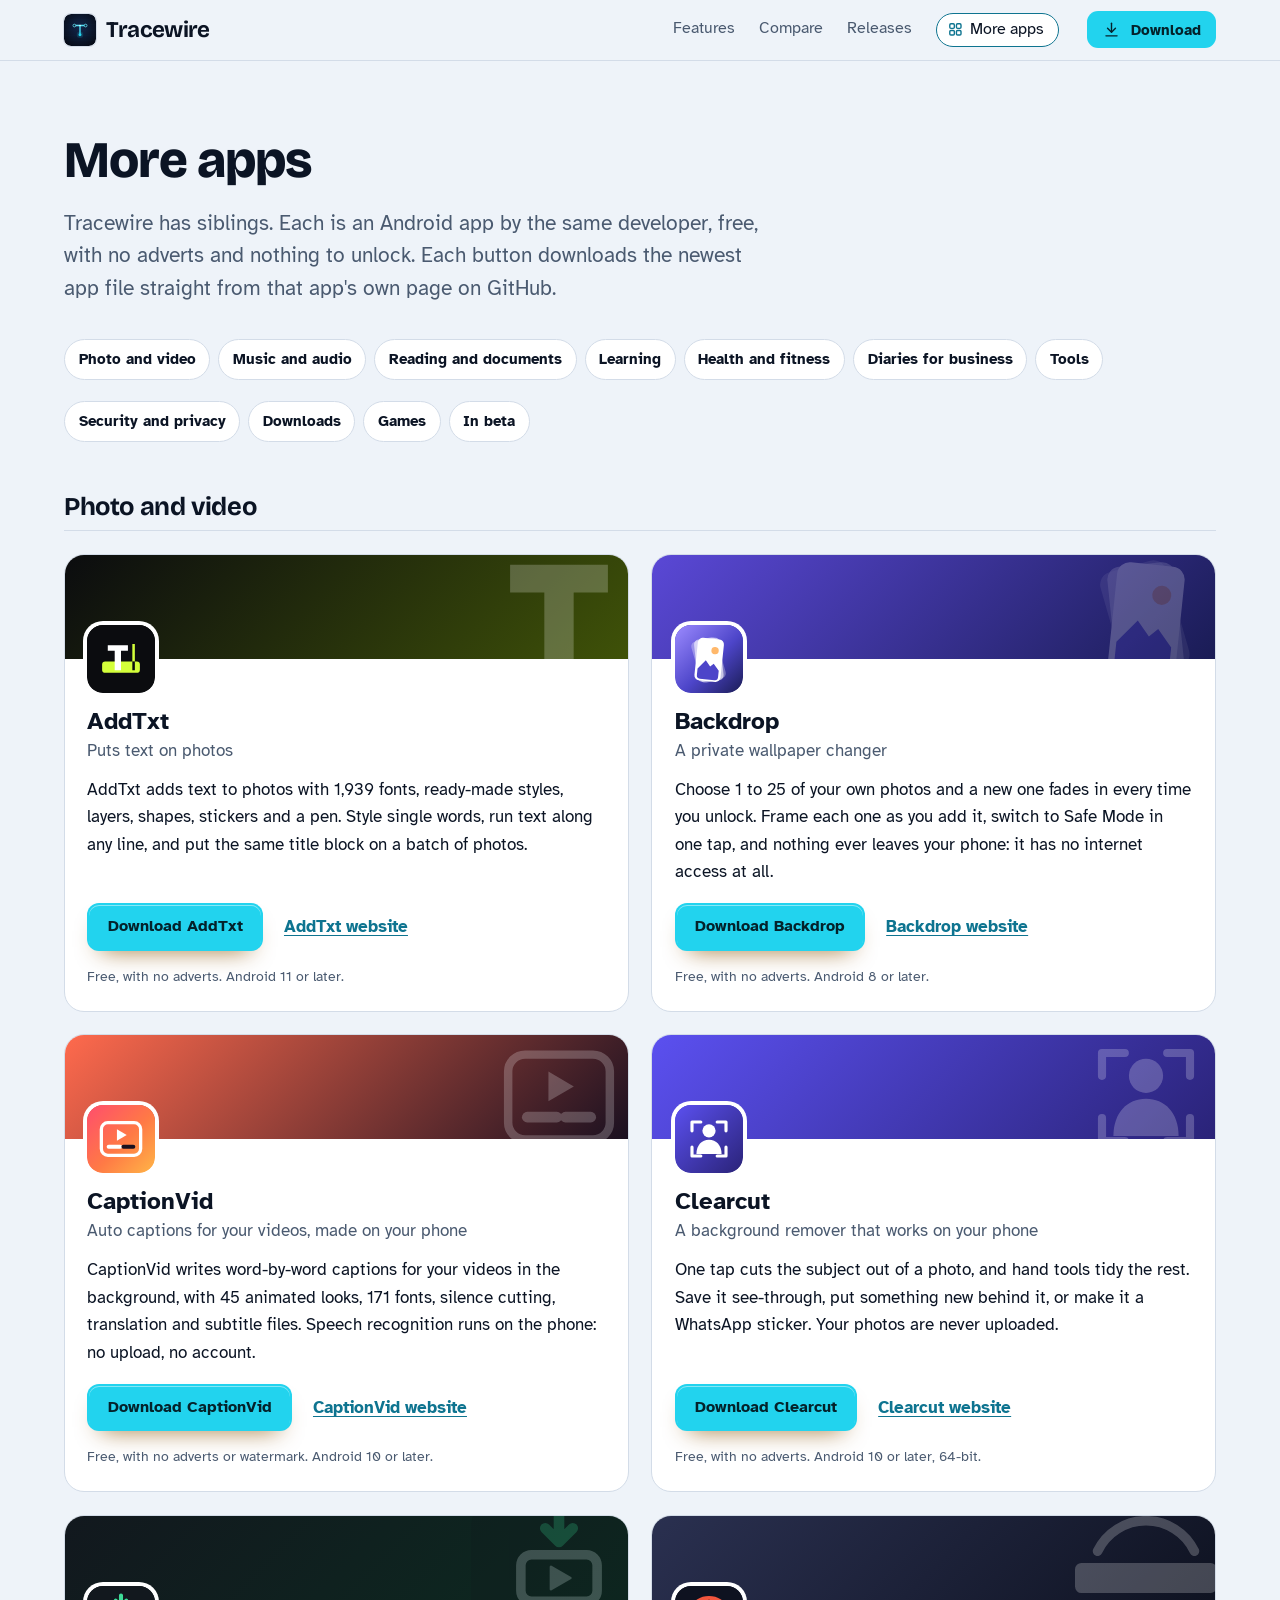
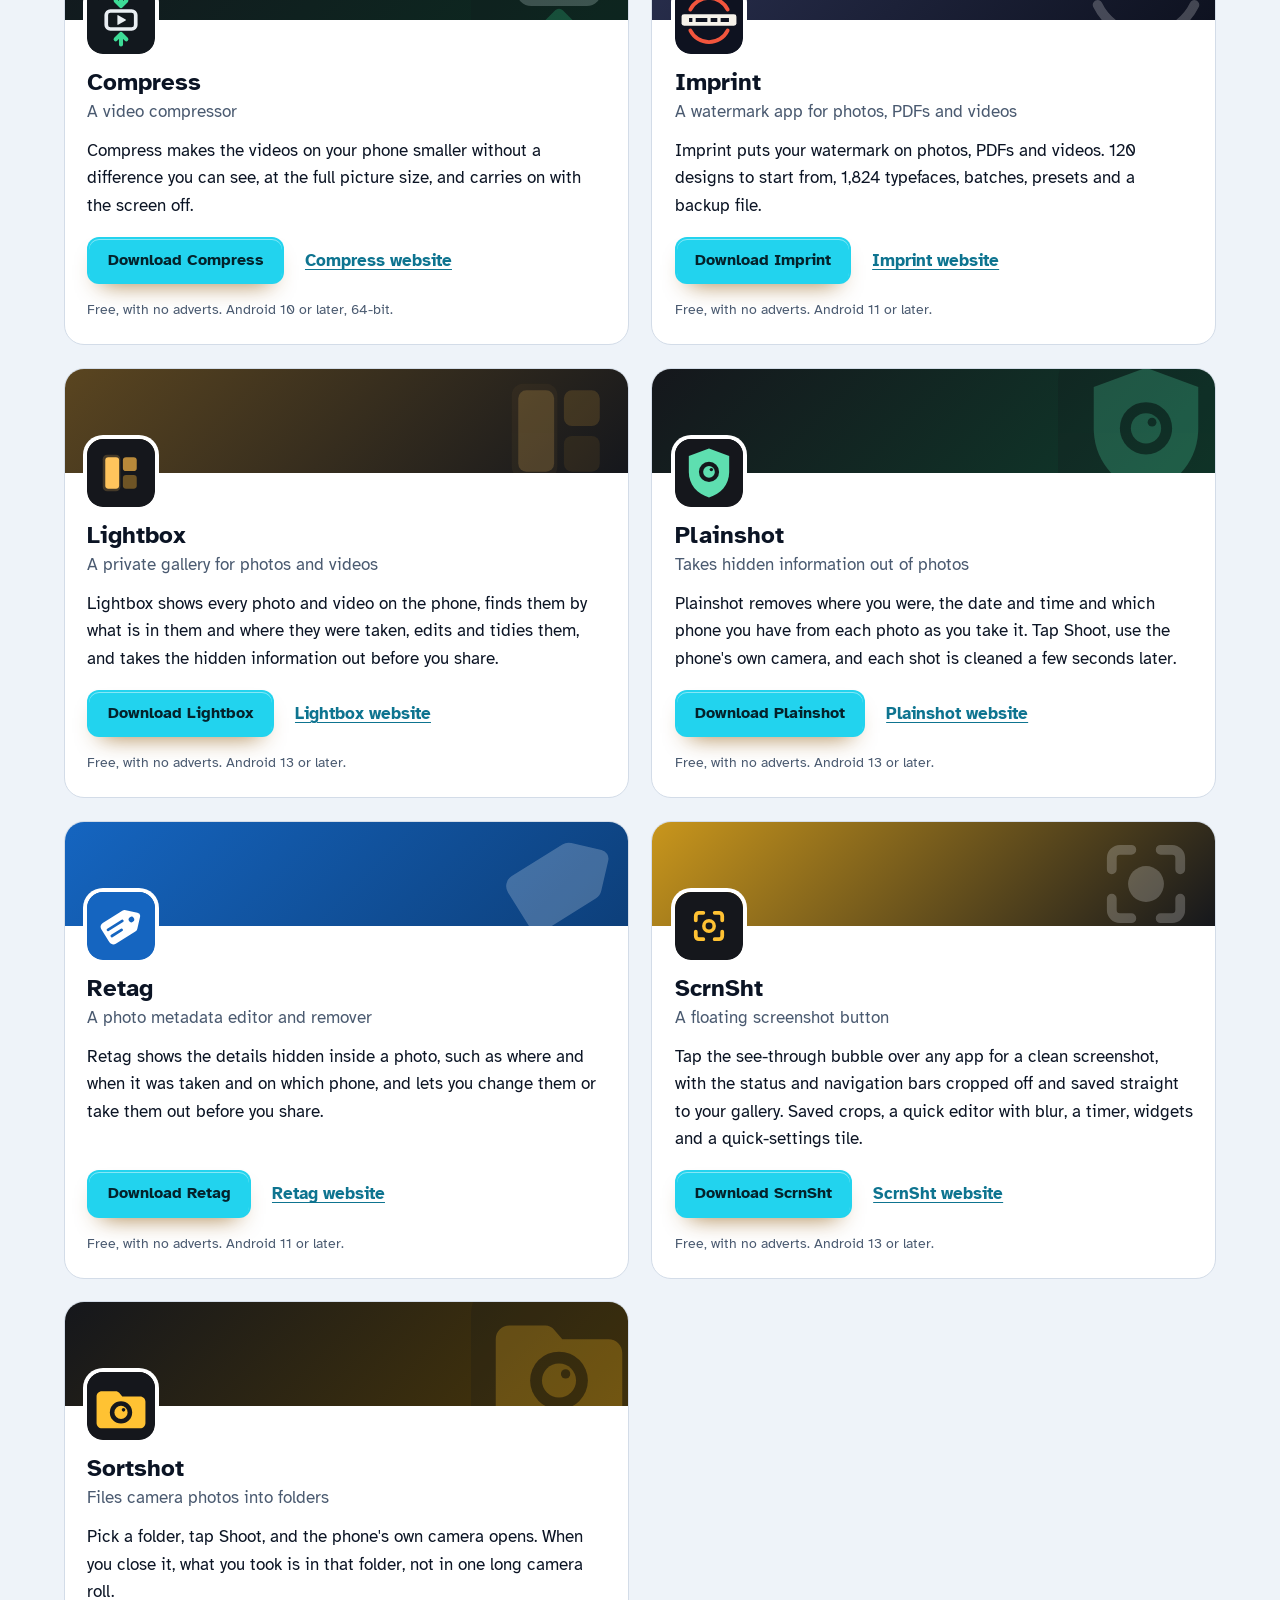
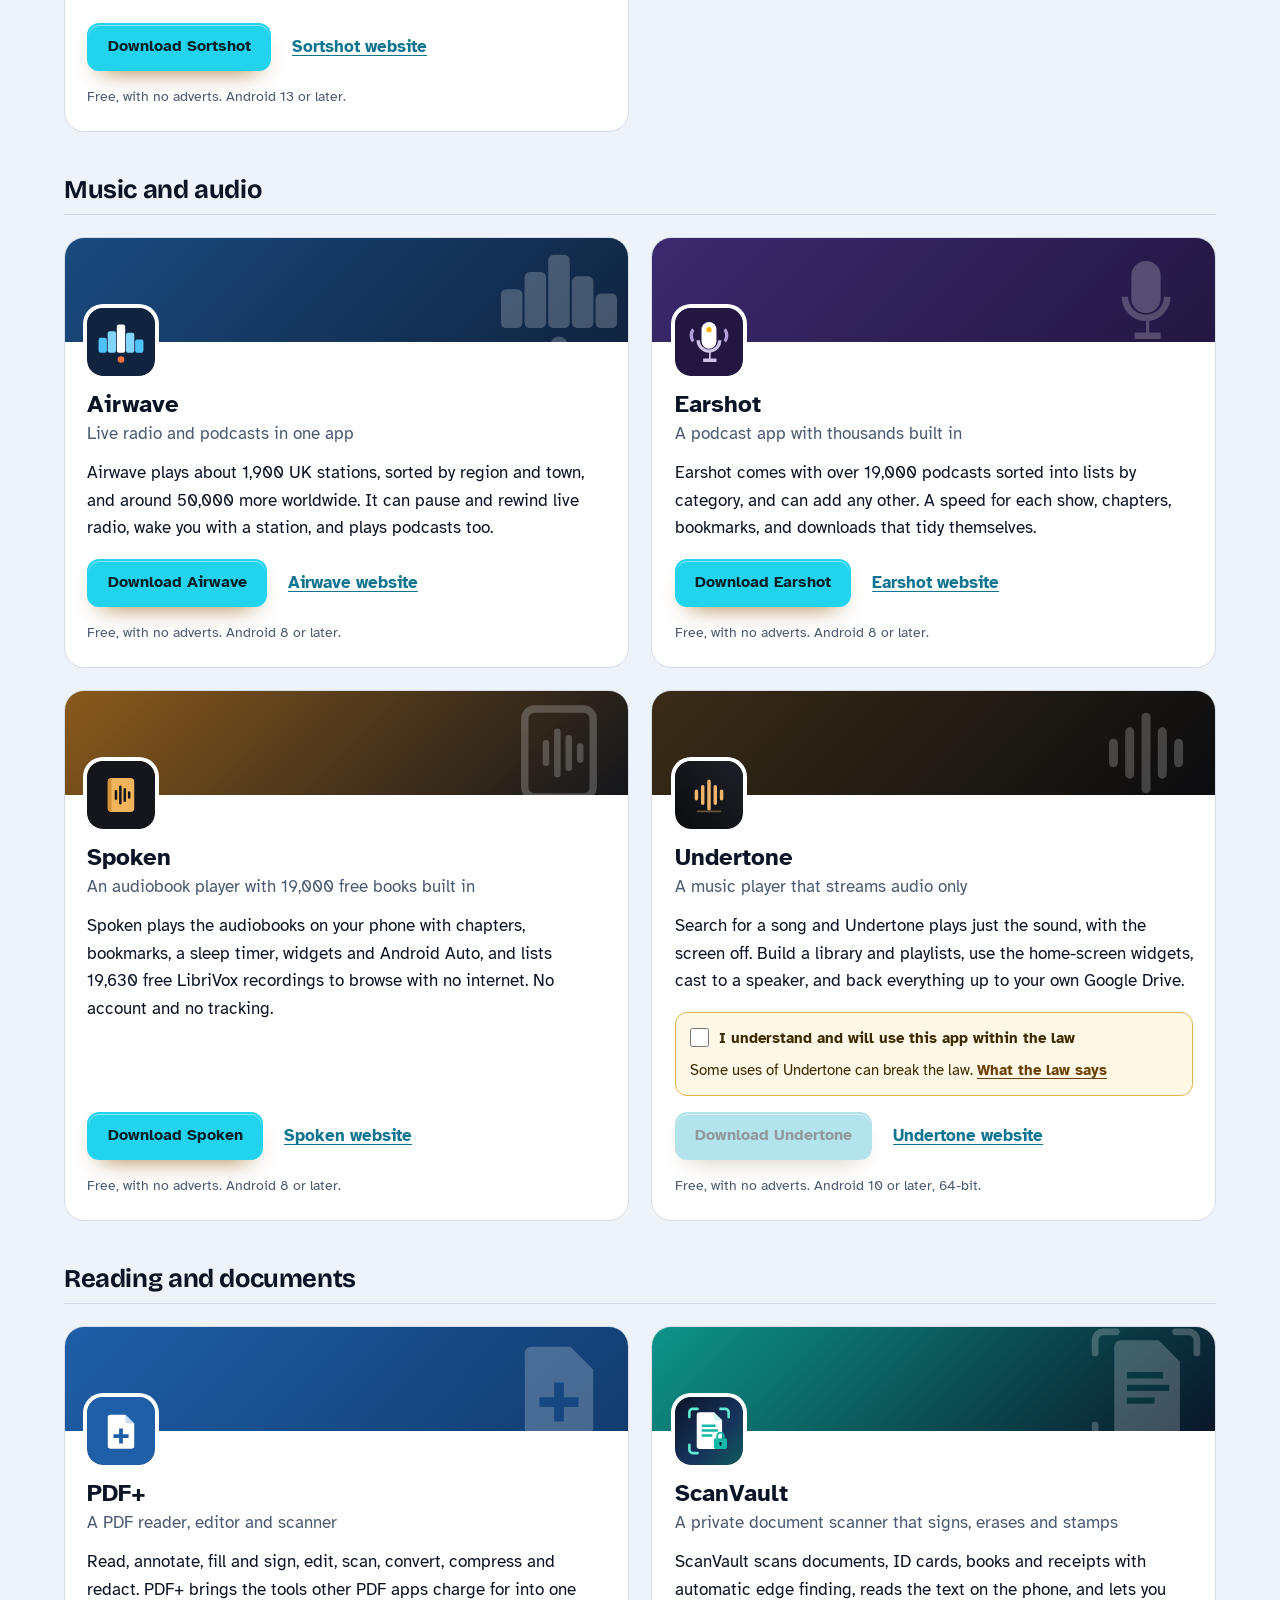
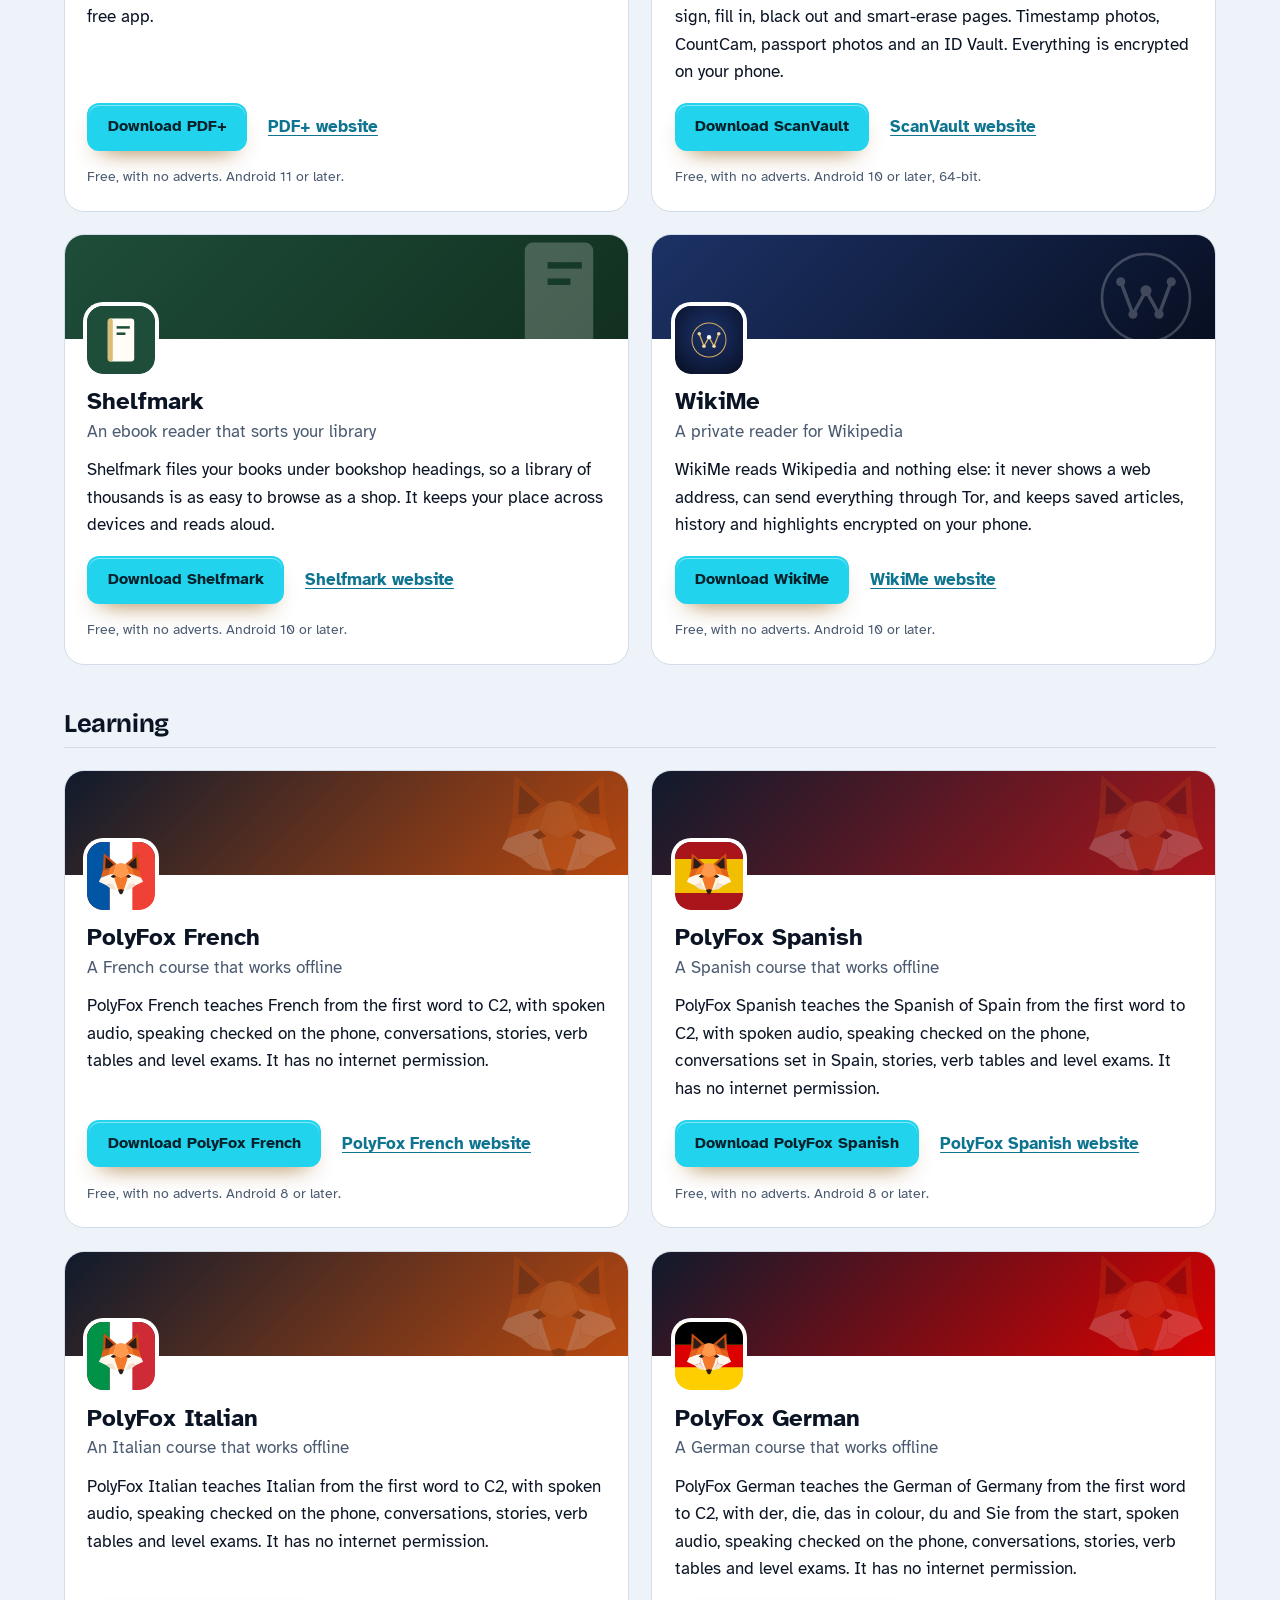
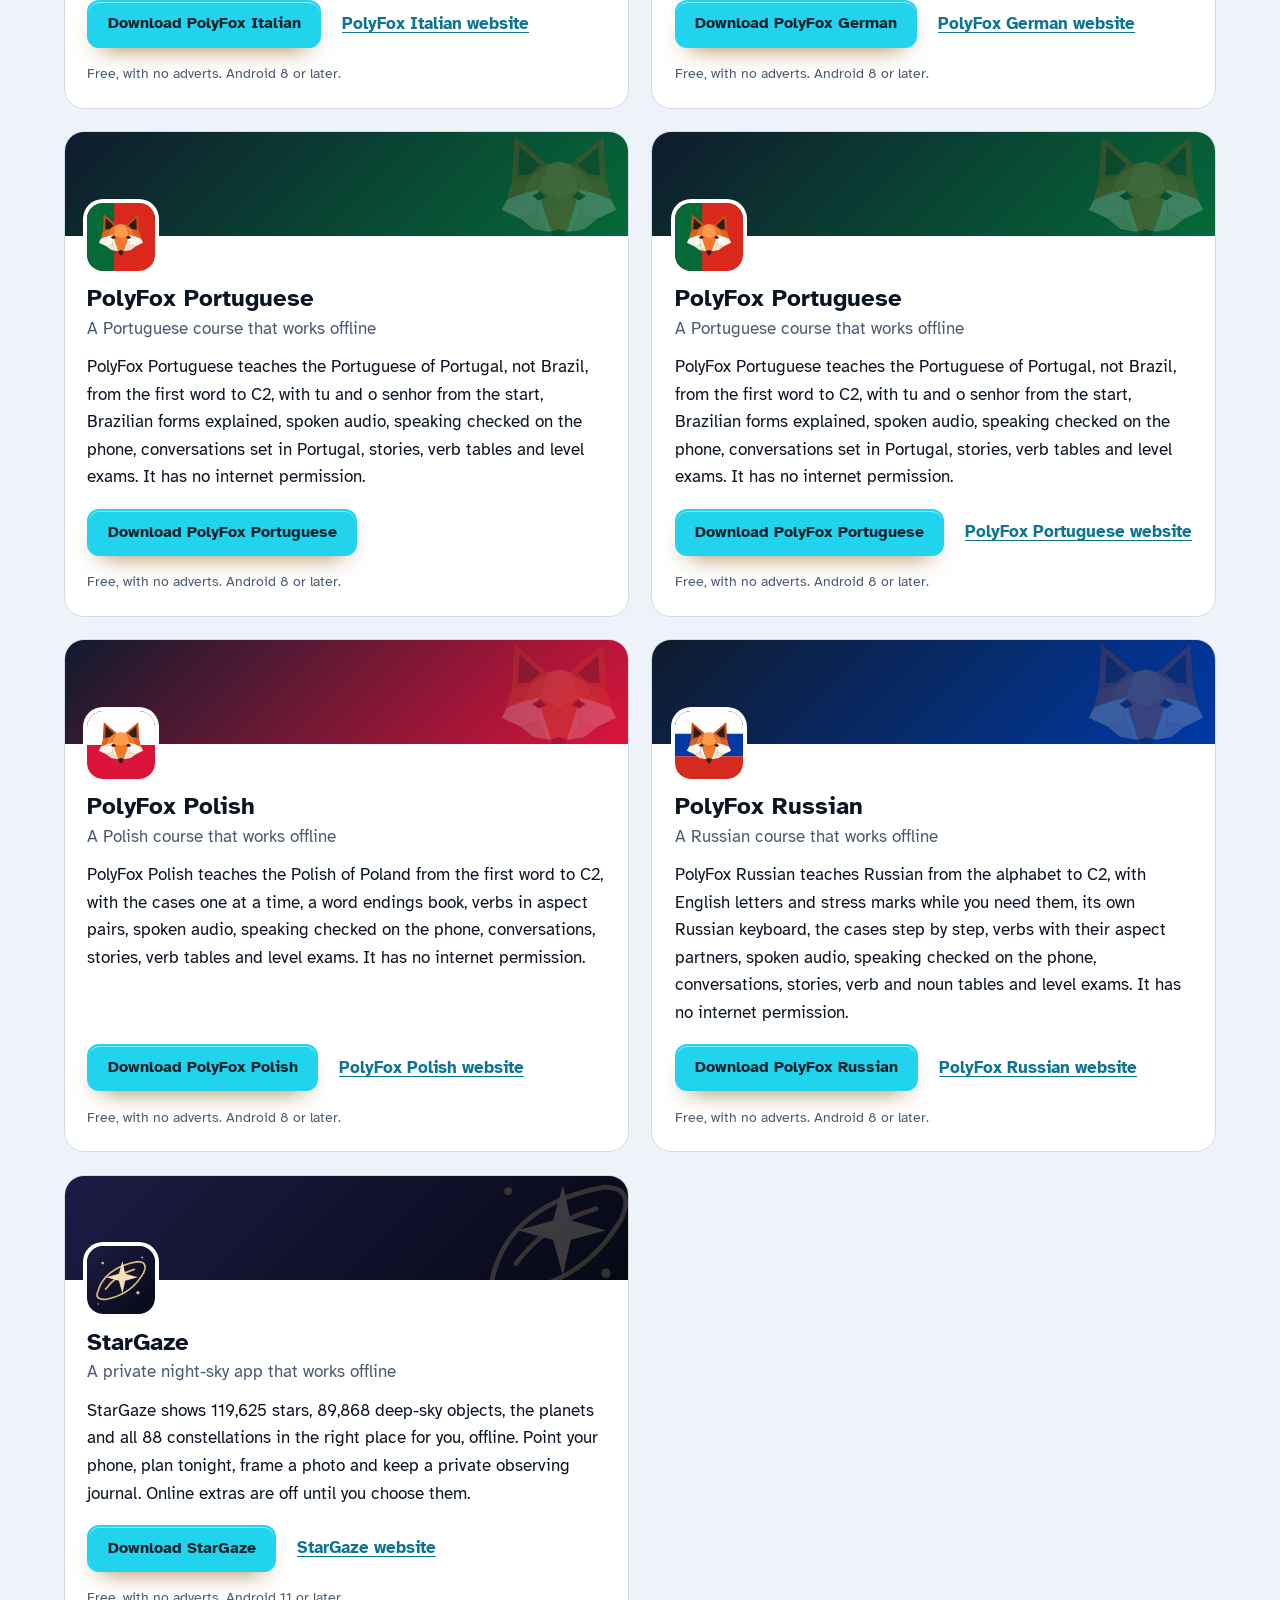
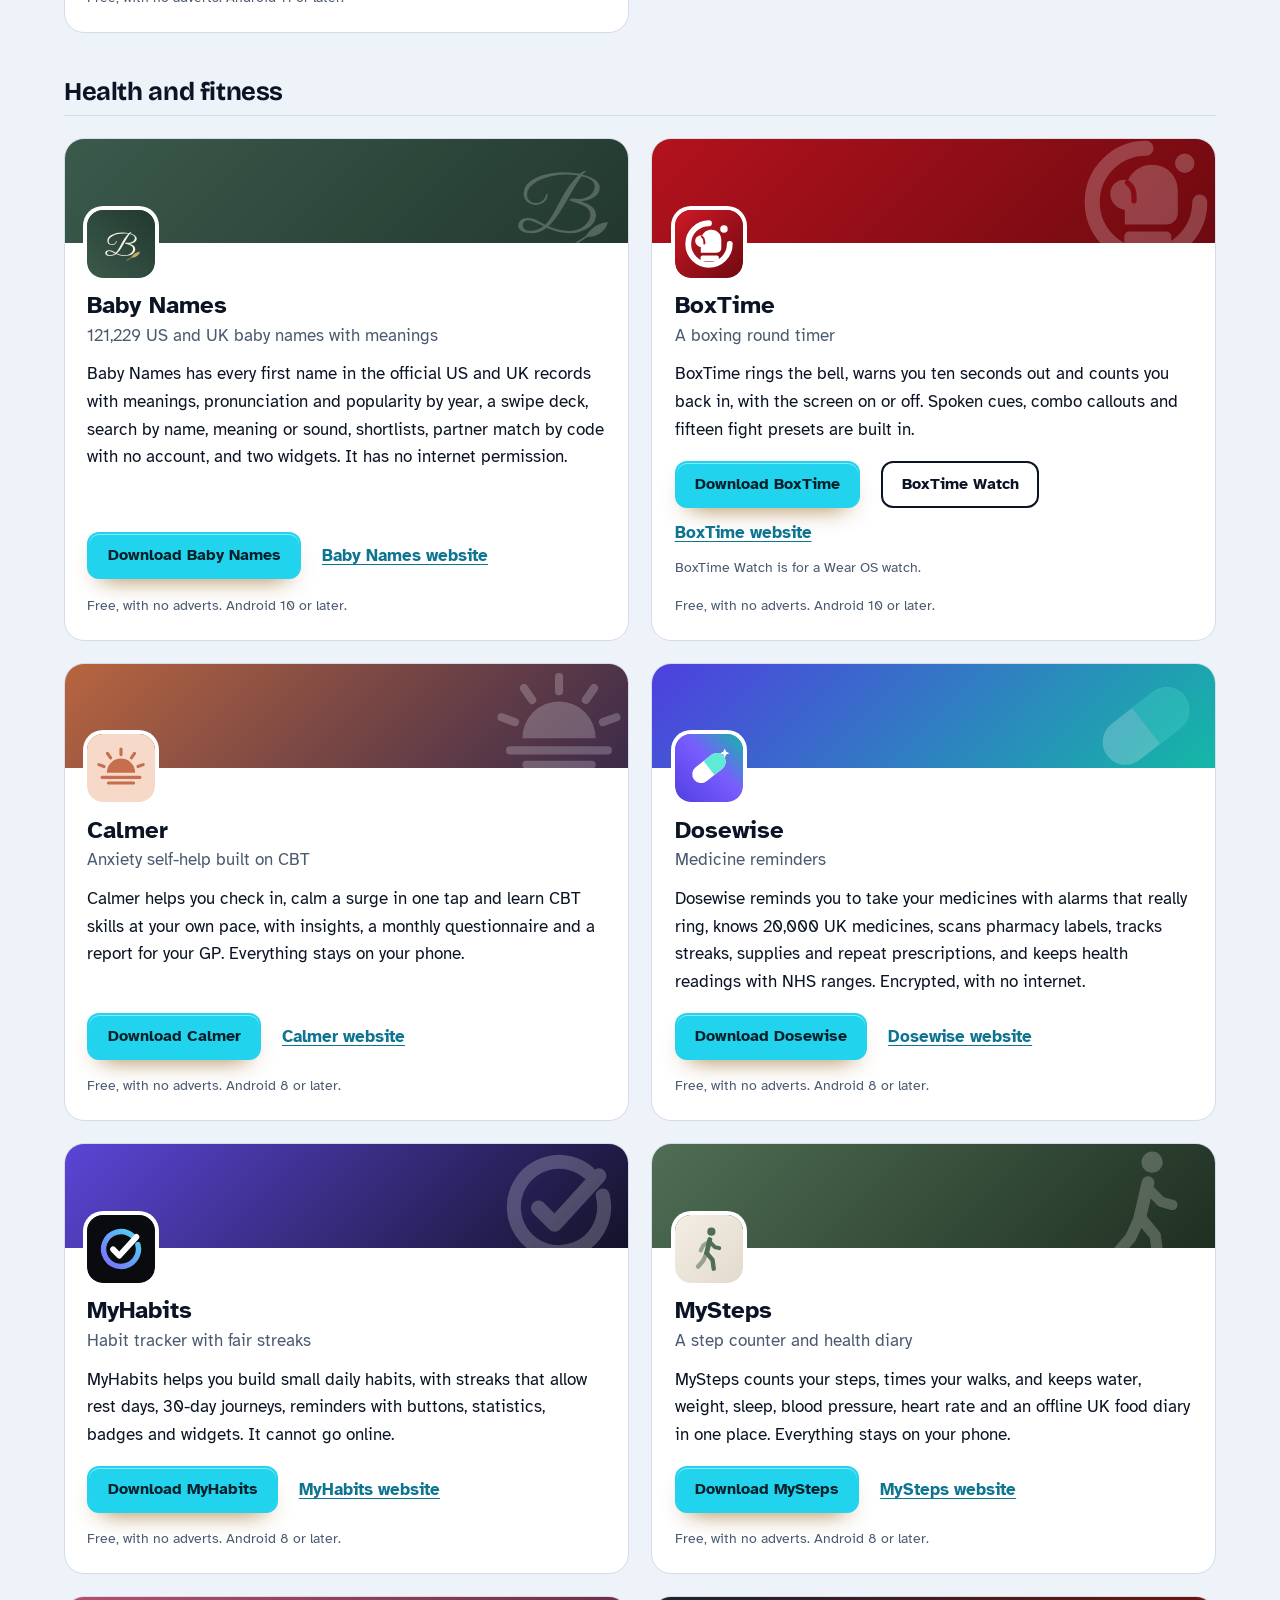
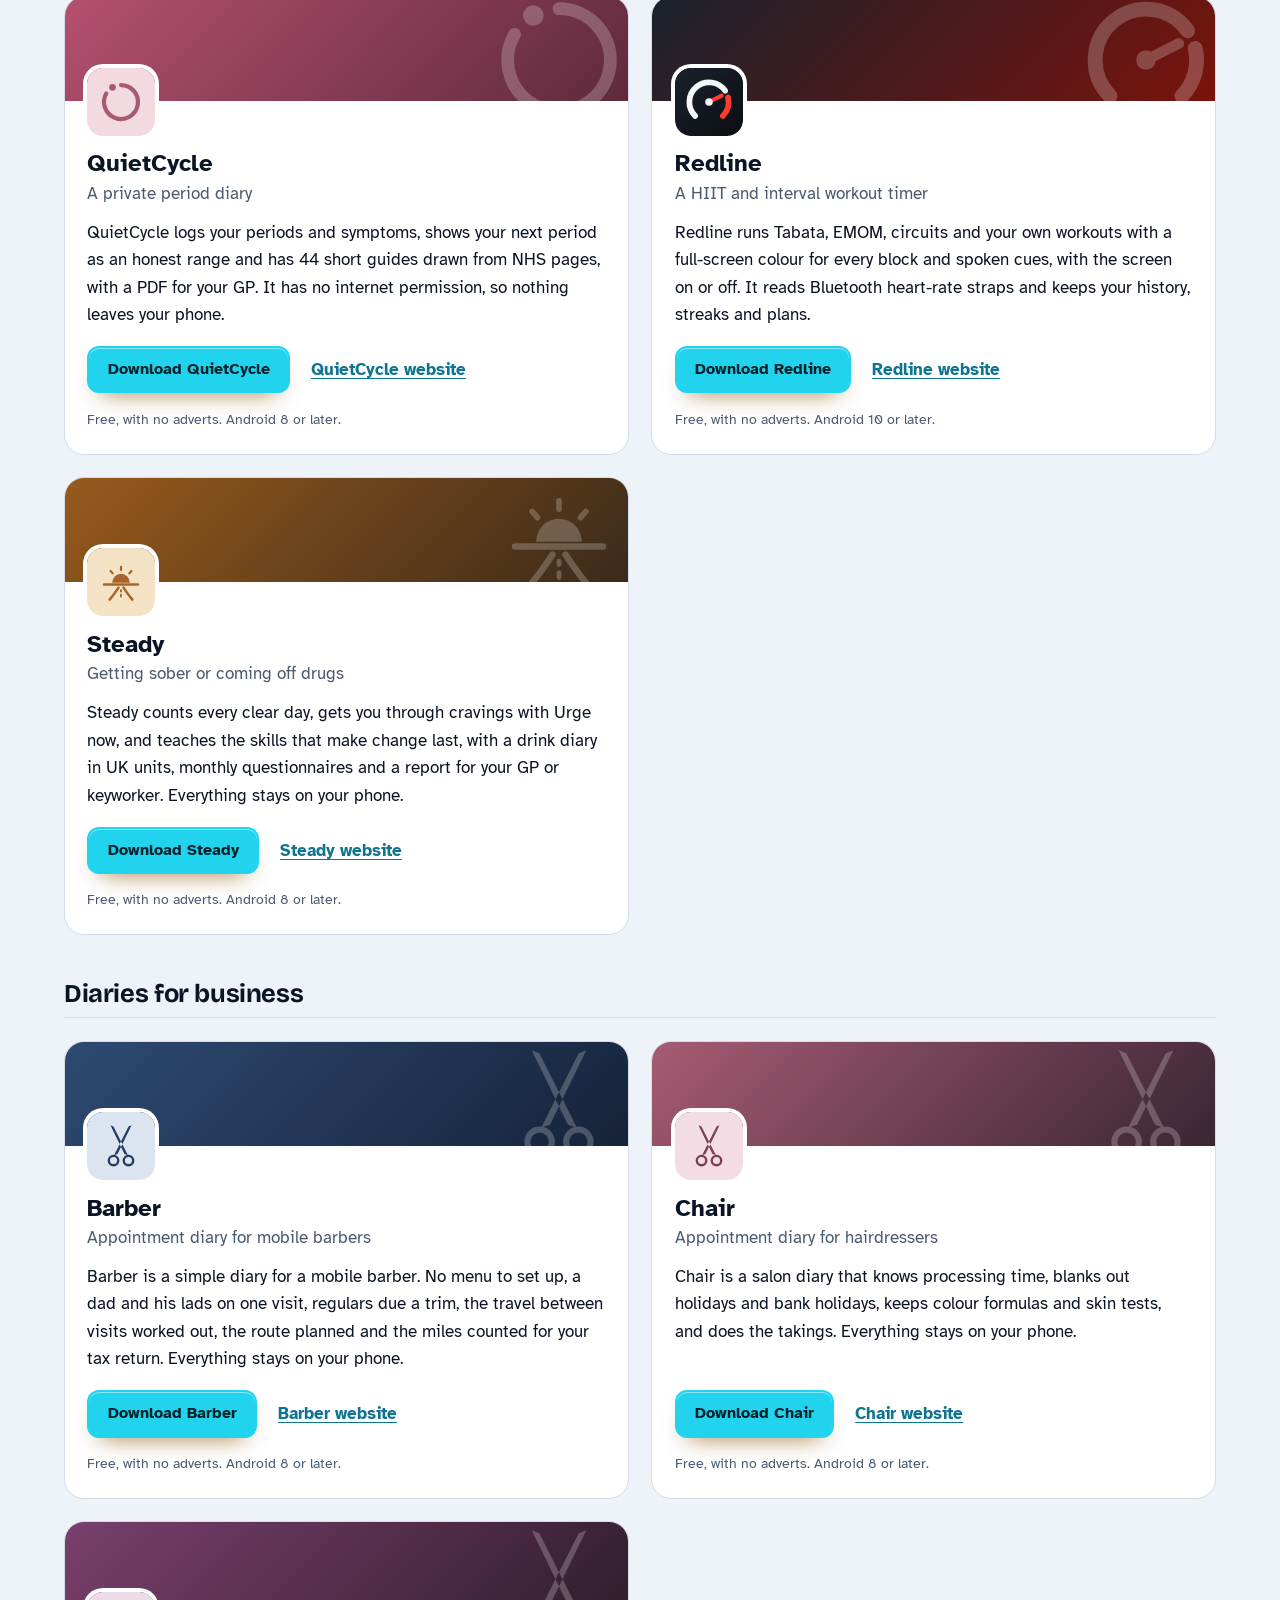
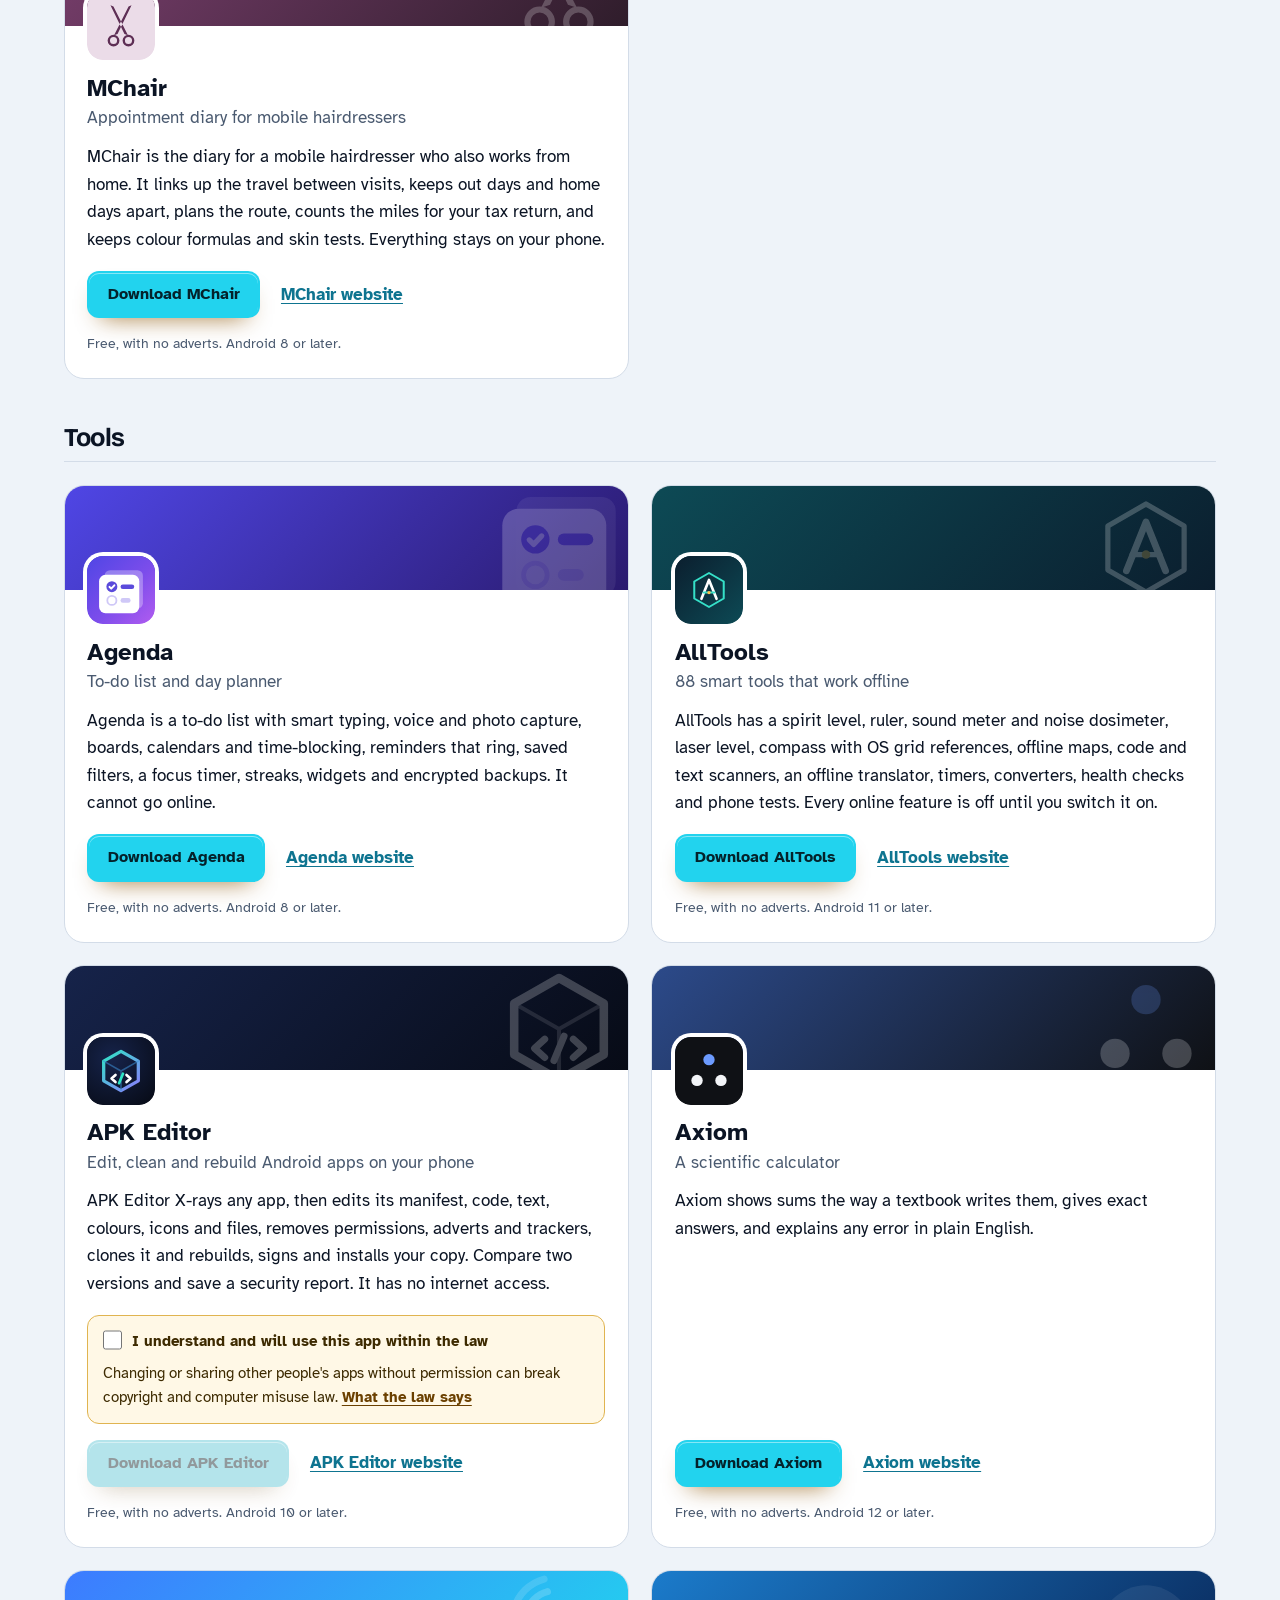
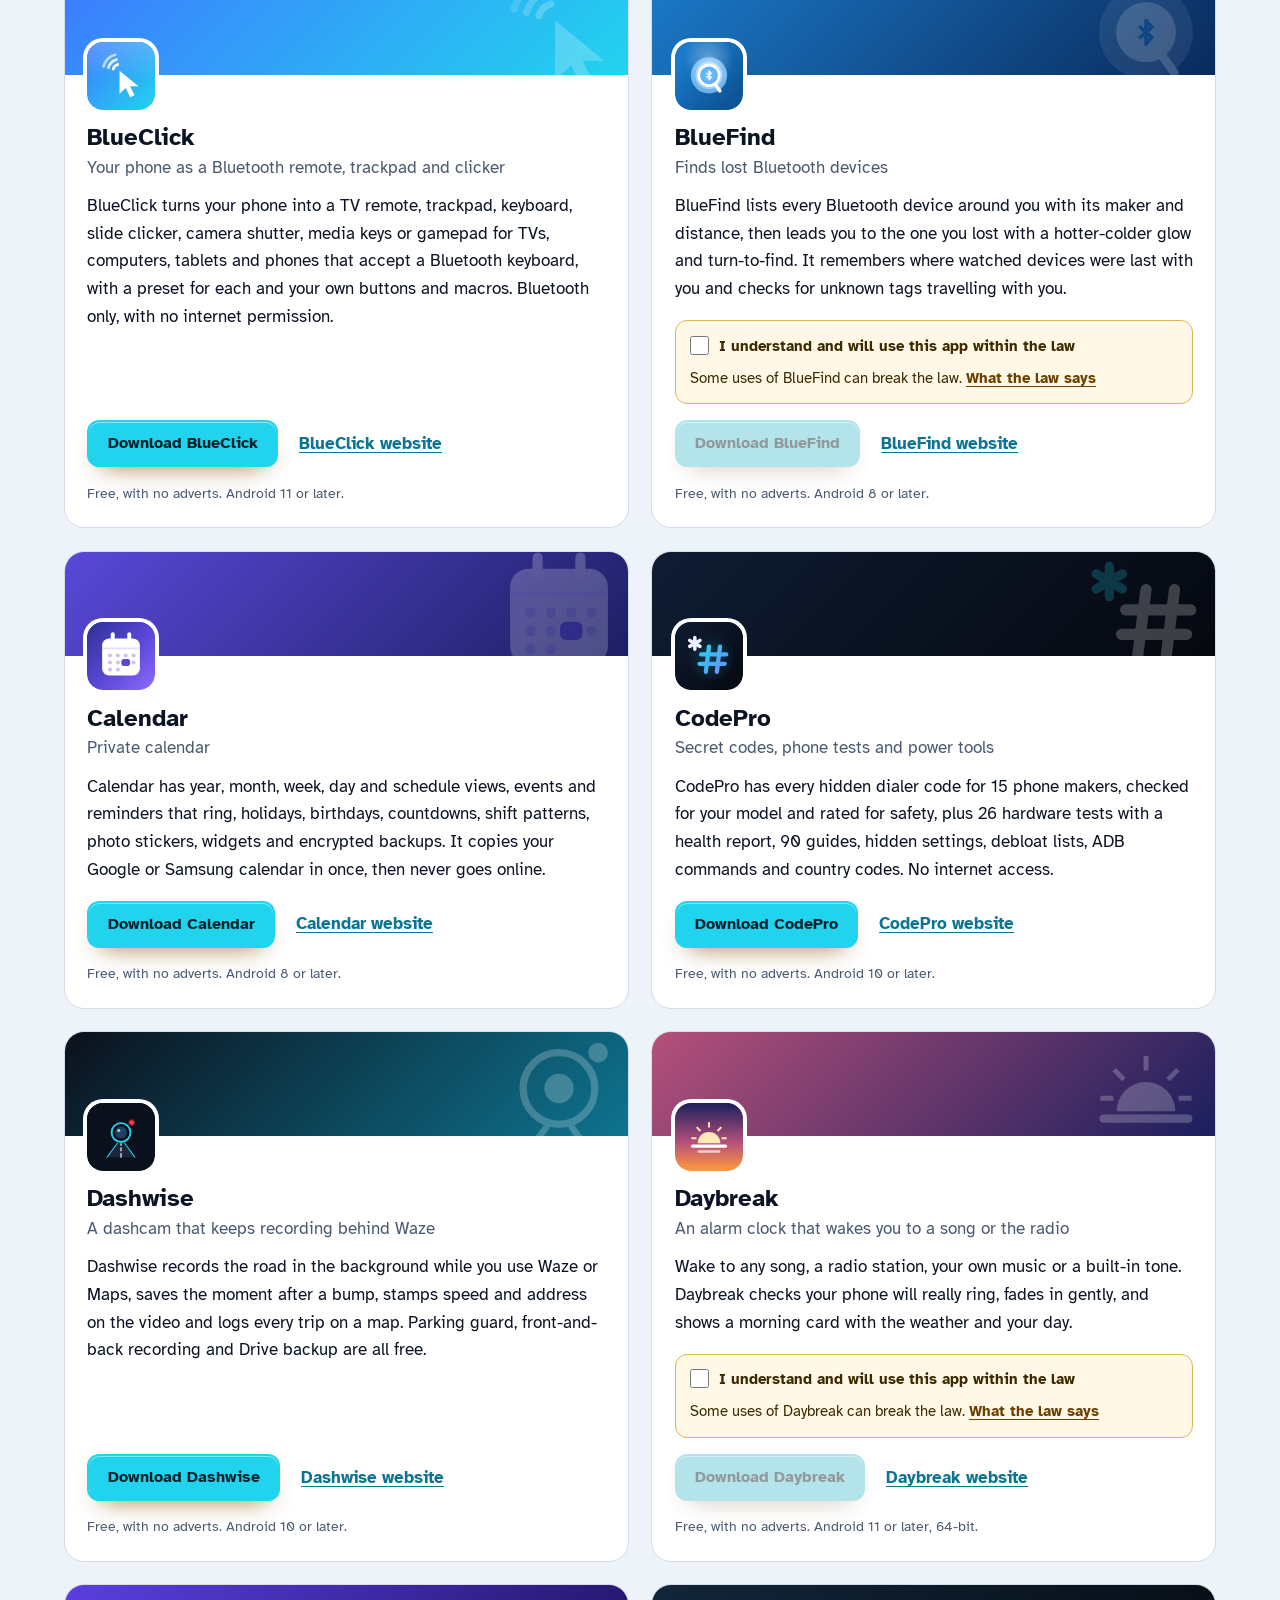
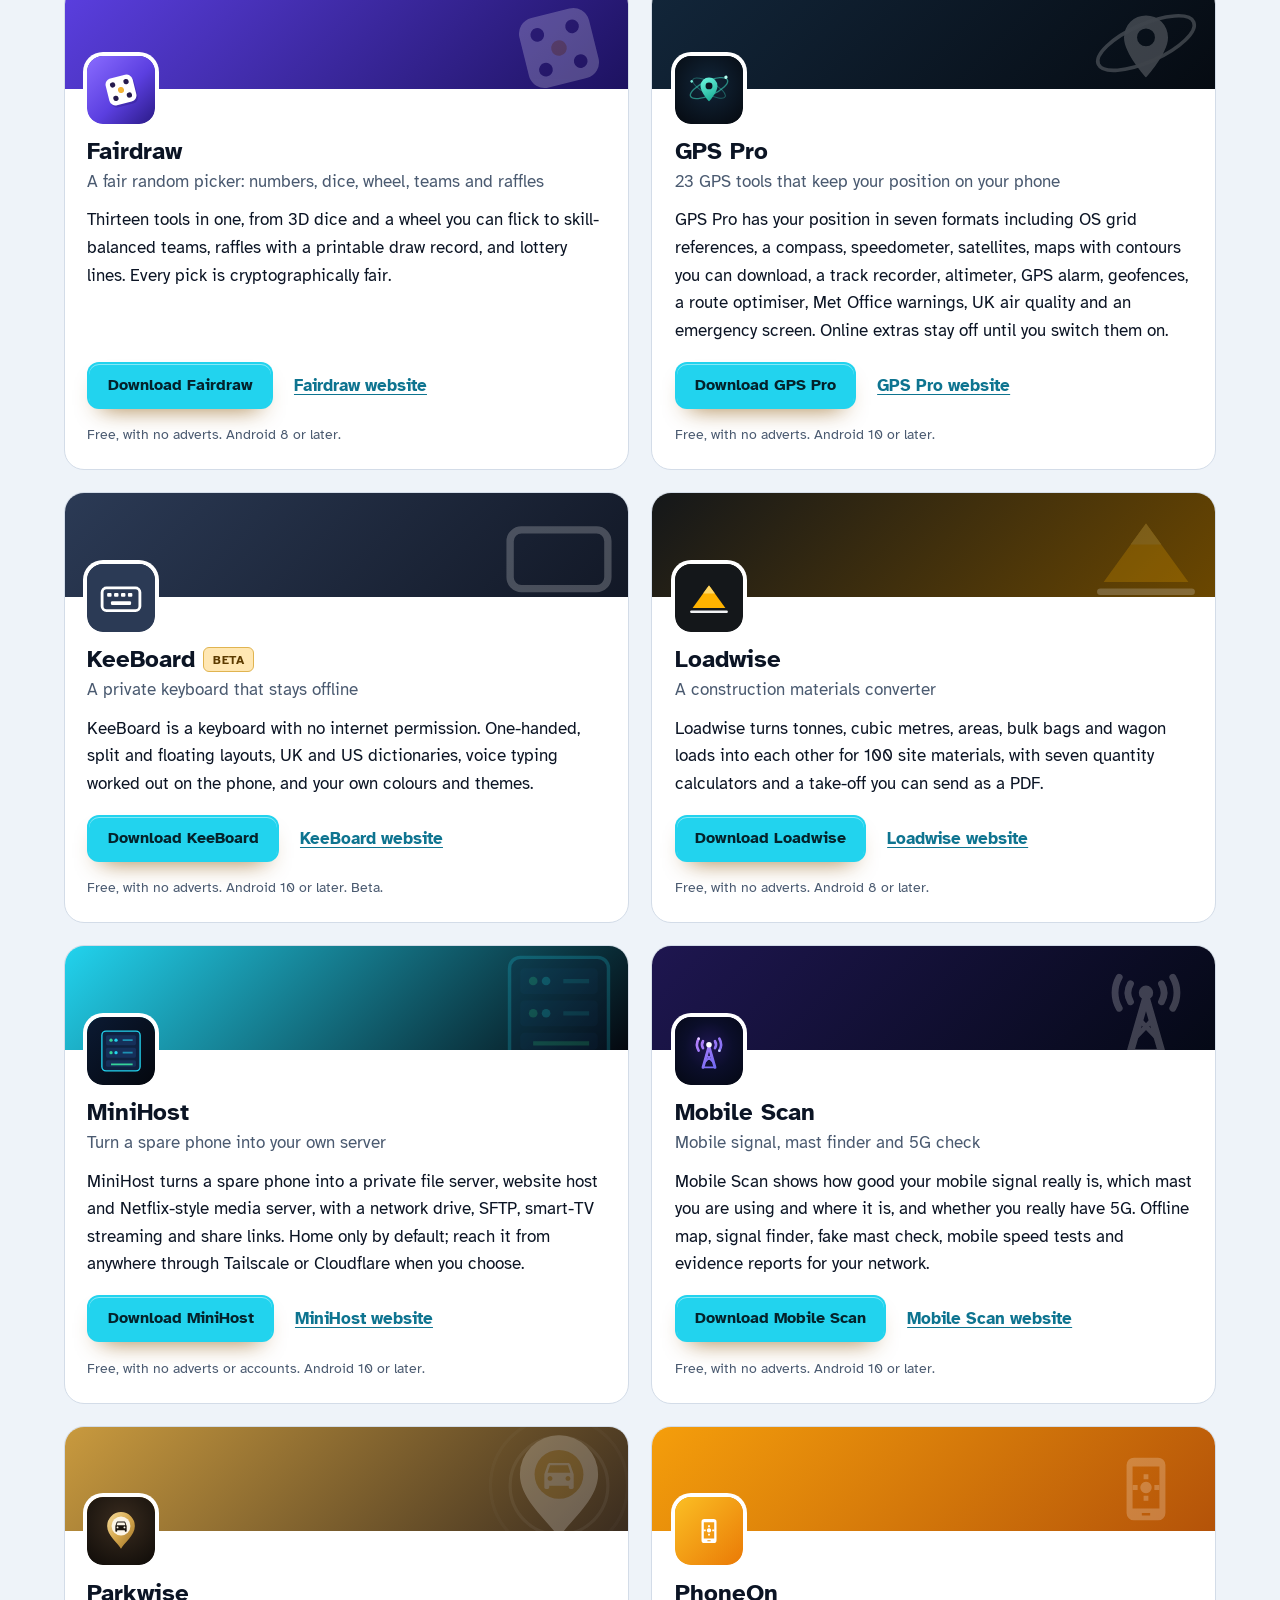
==== commit 03a52684: "More apps: add BlueClick" ====
--- a/more-apps.html
+++ b/more-apps.html
@@ -4,7 +4,7 @@
 <meta charset="utf-8">
 <meta name="viewport" content="width=device-width, initial-scale=1">
 <title>More free Android apps from the maker of Tracewire</title>
-<meta name="description" content="All 97 free Android apps from the maker of Tracewire, in one list by category, each with its download and a link to its website.">
+<meta name="description" content="All 98 free Android apps from the maker of Tracewire, in one list by category, each with its download and a link to its website.">
 <meta name="author" content="Jonathan Jackson">
 <link rel="canonical" href="https://customgpter.github.io/tracewire/more-apps.html">
 <meta name="theme-color" content="#eef3f9" media="(prefers-color-scheme: light)">
@@ -12,7 +12,7 @@
 <meta property="og:type" content="website">
 <meta property="og:site_name" content="Tracewire">
 <meta property="og:title" content="More free Android apps from the maker of Tracewire">
-<meta property="og:description" content="All 97 free Android apps from the maker of Tracewire, in one list by category, each with its download and a link to its website.">
+<meta property="og:description" content="All 98 free Android apps from the maker of Tracewire, in one list by category, each with its download and a link to its website.">
 <meta property="og:url" content="https://customgpter.github.io/tracewire/more-apps.html">
 <meta property="og:image" content="https://customgpter.github.io/tracewire/assets/og.png">
 <meta property="og:image:width" content="1200">
@@ -26,7 +26,7 @@
 <link rel="preload" href="./assets/fonts/atkinson-hyperlegible-latin-400-normal.woff2" as="font" type="font/woff2" crossorigin>
 <link rel="stylesheet" href="./assets/site.css?v=1">
 <link rel="stylesheet" href="./assets/house.css?v=1">
-<script type="application/ld+json">{"@context":"https://schema.org","@type":"ItemList","name":"Apps from the maker of Tracewire","url":"https://customgpter.github.io/tracewire/more-apps.html","itemListElement":[{"@type":"ListItem","position":1,"name":"AddTxt","url":"https://customgpter.github.io/addtxt/"},{"@type":"ListItem","position":2,"name":"Backdrop","url":"https://customgpter.github.io/backdrop/"},{"@type":"ListItem","position":3,"name":"CaptionVid","url":"https://customgpter.github.io/captionvid/"},{"@type":"ListItem","position":4,"name":"Clearcut","url":"https://customgpter.github.io/clearcut/"},{"@type":"ListItem","position":5,"name":"Compress","url":"https://customgpter.github.io/compress/"},{"@type":"ListItem","position":6,"name":"Imprint","url":"https://customgpter.github.io/imprint/"},{"@type":"ListItem","position":7,"name":"Lightbox","url":"https://customgpter.github.io/lightbox/"},{"@type":"ListItem","position":8,"name":"Plainshot","url":"https://customgpter.github.io/plainshot/"},{"@type":"ListItem","position":9,"name":"Retag","url":"https://customgpter.github.io/retag/"},{"@type":"ListItem","position":10,"name":"ScrnSht","url":"https://customgpter.github.io/scrnsht/"},{"@type":"ListItem","position":11,"name":"Sortshot","url":"https://customgpter.github.io/sortshot/"},{"@type":"ListItem","position":12,"name":"Airwave","url":"https://customgpter.github.io/airwave/"},{"@type":"ListItem","position":13,"name":"Earshot","url":"https://customgpter.github.io/earshot/"},{"@type":"ListItem","position":14,"name":"Spoken","url":"https://customgpter.github.io/spoken/"},{"@type":"ListItem","position":15,"name":"Undertone","url":"https://customgpter.github.io/undertone/"},{"@type":"ListItem","position":16,"name":"PDF+","url":"https://customgpter.github.io/pdfplus/"},{"@type":"ListItem","position":17,"name":"ScanVault","url":"https://customgpter.github.io/scanvault/"},{"@type":"ListItem","position":18,"name":"Shelfmark","url":"https://customgpter.github.io/shelfmark/"},{"@type":"ListItem","position":19,"name":"WikiMe","url":"https://customgpter.github.io/wikime/"},{"@type":"ListItem","position":20,"name":"PolyFox French","url":"https://customgpter.github.io/polyfox/"},{"@type":"ListItem","position":21,"name":"PolyFox German","url":"https://customgpter.github.io/polyfox-german/"},{"@type":"ListItem","position":22,"name":"PolyFox Portuguese","url":"https://customgpter.github.io/polyfox-portuguese/"},{"@type":"ListItem","position":23,"name":"PolyFox Polish","url":"https://customgpter.github.io/polyfox-polish/"},{"@type":"ListItem","position":24,"name":"PolyFox Russian","url":"https://customgpter.github.io/polyfox-russian/"},{"@type":"ListItem","position":25,"name":"StarGaze","url":"https://customgpter.github.io/stargaze/"},{"@type":"ListItem","position":26,"name":"Baby Names","url":"https://customgpter.github.io/babynames/"},{"@type":"ListItem","position":27,"name":"BoxTime","url":"https://customgpter.github.io/boxtime/"},{"@type":"ListItem","position":28,"name":"Calmer","url":"https://customgpter.github.io/calmer/"},{"@type":"ListItem","position":29,"name":"Dosewise","url":"https://customgpter.github.io/dosewise/"},{"@type":"ListItem","position":30,"name":"MyHabits","url":"https://customgpter.github.io/myhabits/"},{"@type":"ListItem","position":31,"name":"MySteps","url":"https://customgpter.github.io/mysteps/"},{"@type":"ListItem","position":32,"name":"QuietCycle","url":"https://customgpter.github.io/quietcycle/"},{"@type":"ListItem","position":33,"name":"Redline","url":"https://customgpter.github.io/redline/"},{"@type":"ListItem","position":34,"name":"Steady","url":"https://customgpter.github.io/steady/"},{"@type":"ListItem","position":35,"name":"Barber","url":"https://customgpter.github.io/barber/"},{"@type":"ListItem","position":36,"name":"Chair","url":"https://customgpter.github.io/chair/"},{"@type":"ListItem","position":37,"name":"MChair","url":"https://customgpter.github.io/mchair/"},{"@type":"ListItem","position":38,"name":"Agenda","url":"https://customgpter.github.io/agenda/"},{"@type":"ListItem","position":39,"name":"AllTools","url":"https://customgpter.github.io/alltools/"},{"@type":"ListItem","position":40,"name":"APK Editor","url":"https://customgpter.github.io/apkeditor/"},{"@type":"ListItem","position":41,"name":"Axiom","url":"https://customgpter.github.io/axiom/"},{"@type":"ListItem","position":42,"name":"BlueFind","url":"https://customgpter.github.io/bluefind/"},{"@type":"ListItem","position":43,"name":"Calendar","url":"https://customgpter.github.io/calendar/"},{"@type":"ListItem","position":44,"name":"CodePro","url":"https://customgpter.github.io/codepro/"},{"@type":"ListItem","position":45,"name":"Dashwise","url":"https://customgpter.github.io/dashwise/"},{"@type":"ListItem","position":46,"name":"Daybreak","url":"https://customgpter.github.io/daybreak/"},{"@type":"ListItem","position":47,"name":"Fairdraw","url":"https://customgpter.github.io/fairdraw/"},{"@type":"ListItem","position":48,"name":"GPS Pro","url":"https://customgpter.github.io/gpspro/"},{"@type":"ListItem","position":49,"name":"KeeBoard","url":"https://customgpter.github.io/keeboard/"},{"@type":"ListItem","position":50,"name":"Loadwise","url":"https://customgpter.github.io/loadwise/"},{"@type":"ListItem","position":51,"name":"MiniHost","url":"https://customgpter.github.io/minihost/"},{"@type":"ListItem","position":52,"name":"Mobile Scan","url":"https://customgpter.github.io/mobilescan/"},{"@type":"ListItem","position":53,"name":"Parkwise","url":"https://customgpter.github.io/parkwise/"},{"@type":"ListItem","position":54,"name":"Pocketmind","url":"https://customgpter.github.io/pocketmind/"},{"@type":"ListItem","position":55,"name":"Refine","url":"https://customgpter.github.io/refine/"},{"@type":"ListItem","position":56,"name":"Shiftwise","url":"https://customgpter.github.io/shiftwise/"},{"@type":"ListItem","position":57,"name":"SimpleCalc","url":"https://customgpter.github.io/simplecalc/"},{"@type":"ListItem","position":58,"name":"Skyline","url":"https://customgpter.github.io/skyline/"},{"@type":"ListItem","position":59,"name":"Slipway","url":"https://customgpter.github.io/slipway/"},{"@type":"ListItem","position":60,"name":"Tagger","url":"https://customgpter.github.io/tagger/"},{"@type":"ListItem","position":61,"name":"TotalClean","url":"https://customgpter.github.io/totalclean/"},{"@type":"ListItem","position":62,"name":"TVLink","url":"https://customgpter.github.io/tvlink/"},{"@type":"ListItem","position":63,"name":"Unbox","url":"https://customgpter.github.io/unbox/"},{"@type":"ListItem","position":64,"name":"WhatsKeep","url":"https://customgpter.github.io/whatskeep/"},{"@type":"ListItem","position":65,"name":"WiFi Scan","url":"https://customgpter.github.io/wifiscan/"},{"@type":"ListItem","position":66,"name":"Auditly","url":"https://customgpter.github.io/auditly/"},{"@type":"ListItem","position":67,"name":"Backchannel","url":"https://customgpter.github.io/backchannel/"},{"@type":"ListItem","position":68,"name":"ENotes","url":"https://customgpter.github.io/enotes/"},{"@type":"ListItem","position":69,"name":"FindMe","url":"https://customgpter.github.io/findme/"},{"@type":"ListItem","position":70,"name":"iLock","url":"https://customgpter.github.io/ilock/"},{"@type":"ListItem","position":71,"name":"ImSafe","url":"https://customgpter.github.io/imsafe/"},{"@type":"ListItem","position":72,"name":"IShred","url":"https://customgpter.github.io/ishred/"},{"@type":"ListItem","position":73,"name":"LockBox","url":"https://customgpter.github.io/lockbox/"},{"@type":"ListItem","position":74,"name":"PassVault","url":"https://customgpter.github.io/passvault/"},{"@type":"ListItem","position":75,"name":"SpyFind","url":"https://customgpter.github.io/spyfind/"},{"@type":"ListItem","position":76,"name":"TextWipe","url":"https://customgpter.github.io/textwipe/"},{"@type":"ListItem","position":77,"name":"Tracewire","url":"https://customgpter.github.io/tracewire/"},{"@type":"ListItem","position":78,"name":"Vigil","url":"https://customgpter.github.io/vigil/"},{"@type":"ListItem","position":79,"name":"Grab","url":"https://customgpter.github.io/grab/"},{"@type":"ListItem","position":80,"name":"Swarm","url":"https://customgpter.github.io/swarm/"},{"@type":"ListItem","position":81,"name":"Plane Games","url":"https://customgpter.github.io/plane-games/"},{"@type":"ListItem","position":82,"name":"Ninefold","url":"https://customgpter.github.io/ninefold/"},{"@type":"ListItem","position":83,"name":"Cubewise","url":"https://customgpter.github.io/cubewise/"},{"@type":"ListItem","position":84,"name":"Tilewise","url":"https://customgpter.github.io/tilewise/"},{"@type":"ListItem","position":85,"name":"Letterwise","url":"https://customgpter.github.io/letterwise/"},{"@type":"ListItem","position":86,"name":"Kingside","url":"https://customgpter.github.io/kingside/"},{"@type":"ListItem","position":87,"name":"Deckhand","url":"https://customgpter.github.io/deckhand/"},{"@type":"ListItem","position":88,"name":"SNESForge","url":"https://customgpter.github.io/snesforge/"},{"@type":"ListItem","position":89,"name":"Fame Boy","url":"https://customgpter.github.io/fameboy/"},{"@type":"ListItem","position":90,"name":"PSPPro","url":"https://customgpter.github.io/psppro/"},{"@type":"ListItem","position":91,"name":"MegaGen","url":"https://customgpter.github.io/megagen/"},{"@type":"ListItem","position":92,"name":"QVR","url":"https://customgpter.github.io/qvr/"},{"@type":"ListItem","position":93,"name":"QVR Watch","url":"https://customgpter.github.io/qvr-watch/"},{"@type":"ListItem","position":94,"name":"QVRLite","url":"https://customgpter.github.io/qvrlite/"},{"@type":"ListItem","position":95,"name":"Onionz","url":"https://customgpter.github.io/onionz/"},{"@type":"ListItem","position":96,"name":"OnionzWeb","url":"https://customgpter.github.io/onionzweb/"}]}</script>
+<script type="application/ld+json">{"@context":"https://schema.org","@type":"ItemList","name":"Apps from the maker of Tracewire","url":"https://customgpter.github.io/tracewire/more-apps.html","itemListElement":[{"@type":"ListItem","position":1,"name":"AddTxt","url":"https://customgpter.github.io/addtxt/"},{"@type":"ListItem","position":2,"name":"Backdrop","url":"https://customgpter.github.io/backdrop/"},{"@type":"ListItem","position":3,"name":"CaptionVid","url":"https://customgpter.github.io/captionvid/"},{"@type":"ListItem","position":4,"name":"Clearcut","url":"https://customgpter.github.io/clearcut/"},{"@type":"ListItem","position":5,"name":"Compress","url":"https://customgpter.github.io/compress/"},{"@type":"ListItem","position":6,"name":"Imprint","url":"https://customgpter.github.io/imprint/"},{"@type":"ListItem","position":7,"name":"Lightbox","url":"https://customgpter.github.io/lightbox/"},{"@type":"ListItem","position":8,"name":"Plainshot","url":"https://customgpter.github.io/plainshot/"},{"@type":"ListItem","position":9,"name":"Retag","url":"https://customgpter.github.io/retag/"},{"@type":"ListItem","position":10,"name":"ScrnSht","url":"https://customgpter.github.io/scrnsht/"},{"@type":"ListItem","position":11,"name":"Sortshot","url":"https://customgpter.github.io/sortshot/"},{"@type":"ListItem","position":12,"name":"Airwave","url":"https://customgpter.github.io/airwave/"},{"@type":"ListItem","position":13,"name":"Earshot","url":"https://customgpter.github.io/earshot/"},{"@type":"ListItem","position":14,"name":"Spoken","url":"https://customgpter.github.io/spoken/"},{"@type":"ListItem","position":15,"name":"Undertone","url":"https://customgpter.github.io/undertone/"},{"@type":"ListItem","position":16,"name":"PDF+","url":"https://customgpter.github.io/pdfplus/"},{"@type":"ListItem","position":17,"name":"ScanVault","url":"https://customgpter.github.io/scanvault/"},{"@type":"ListItem","position":18,"name":"Shelfmark","url":"https://customgpter.github.io/shelfmark/"},{"@type":"ListItem","position":19,"name":"WikiMe","url":"https://customgpter.github.io/wikime/"},{"@type":"ListItem","position":20,"name":"PolyFox French","url":"https://customgpter.github.io/polyfox/"},{"@type":"ListItem","position":21,"name":"PolyFox German","url":"https://customgpter.github.io/polyfox-german/"},{"@type":"ListItem","position":22,"name":"PolyFox Portuguese","url":"https://customgpter.github.io/polyfox-portuguese/"},{"@type":"ListItem","position":23,"name":"PolyFox Polish","url":"https://customgpter.github.io/polyfox-polish/"},{"@type":"ListItem","position":24,"name":"PolyFox Russian","url":"https://customgpter.github.io/polyfox-russian/"},{"@type":"ListItem","position":25,"name":"StarGaze","url":"https://customgpter.github.io/stargaze/"},{"@type":"ListItem","position":26,"name":"Baby Names","url":"https://customgpter.github.io/babynames/"},{"@type":"ListItem","position":27,"name":"BoxTime","url":"https://customgpter.github.io/boxtime/"},{"@type":"ListItem","position":28,"name":"Calmer","url":"https://customgpter.github.io/calmer/"},{"@type":"ListItem","position":29,"name":"Dosewise","url":"https://customgpter.github.io/dosewise/"},{"@type":"ListItem","position":30,"name":"MyHabits","url":"https://customgpter.github.io/myhabits/"},{"@type":"ListItem","position":31,"name":"MySteps","url":"https://customgpter.github.io/mysteps/"},{"@type":"ListItem","position":32,"name":"QuietCycle","url":"https://customgpter.github.io/quietcycle/"},{"@type":"ListItem","position":33,"name":"Redline","url":"https://customgpter.github.io/redline/"},{"@type":"ListItem","position":34,"name":"Steady","url":"https://customgpter.github.io/steady/"},{"@type":"ListItem","position":35,"name":"Barber","url":"https://customgpter.github.io/barber/"},{"@type":"ListItem","position":36,"name":"Chair","url":"https://customgpter.github.io/chair/"},{"@type":"ListItem","position":37,"name":"MChair","url":"https://customgpter.github.io/mchair/"},{"@type":"ListItem","position":38,"name":"Agenda","url":"https://customgpter.github.io/agenda/"},{"@type":"ListItem","position":39,"name":"AllTools","url":"https://customgpter.github.io/alltools/"},{"@type":"ListItem","position":40,"name":"APK Editor","url":"https://customgpter.github.io/apkeditor/"},{"@type":"ListItem","position":41,"name":"Axiom","url":"https://customgpter.github.io/axiom/"},{"@type":"ListItem","position":42,"name":"BlueClick","url":"https://customgpter.github.io/blueclick/"},{"@type":"ListItem","position":43,"name":"BlueFind","url":"https://customgpter.github.io/bluefind/"},{"@type":"ListItem","position":44,"name":"Calendar","url":"https://customgpter.github.io/calendar/"},{"@type":"ListItem","position":45,"name":"CodePro","url":"https://customgpter.github.io/codepro/"},{"@type":"ListItem","position":46,"name":"Dashwise","url":"https://customgpter.github.io/dashwise/"},{"@type":"ListItem","position":47,"name":"Daybreak","url":"https://customgpter.github.io/daybreak/"},{"@type":"ListItem","position":48,"name":"Fairdraw","url":"https://customgpter.github.io/fairdraw/"},{"@type":"ListItem","position":49,"name":"GPS Pro","url":"https://customgpter.github.io/gpspro/"},{"@type":"ListItem","position":50,"name":"KeeBoard","url":"https://customgpter.github.io/keeboard/"},{"@type":"ListItem","position":51,"name":"Loadwise","url":"https://customgpter.github.io/loadwise/"},{"@type":"ListItem","position":52,"name":"MiniHost","url":"https://customgpter.github.io/minihost/"},{"@type":"ListItem","position":53,"name":"Mobile Scan","url":"https://customgpter.github.io/mobilescan/"},{"@type":"ListItem","position":54,"name":"Parkwise","url":"https://customgpter.github.io/parkwise/"},{"@type":"ListItem","position":55,"name":"Pocketmind","url":"https://customgpter.github.io/pocketmind/"},{"@type":"ListItem","position":56,"name":"Refine","url":"https://customgpter.github.io/refine/"},{"@type":"ListItem","position":57,"name":"Shiftwise","url":"https://customgpter.github.io/shiftwise/"},{"@type":"ListItem","position":58,"name":"SimpleCalc","url":"https://customgpter.github.io/simplecalc/"},{"@type":"ListItem","position":59,"name":"Skyline","url":"https://customgpter.github.io/skyline/"},{"@type":"ListItem","position":60,"name":"Slipway","url":"https://customgpter.github.io/slipway/"},{"@type":"ListItem","position":61,"name":"Tagger","url":"https://customgpter.github.io/tagger/"},{"@type":"ListItem","position":62,"name":"TotalClean","url":"https://customgpter.github.io/totalclean/"},{"@type":"ListItem","position":63,"name":"TVLink","url":"https://customgpter.github.io/tvlink/"},{"@type":"ListItem","position":64,"name":"Unbox","url":"https://customgpter.github.io/unbox/"},{"@type":"ListItem","position":65,"name":"WhatsKeep","url":"https://customgpter.github.io/whatskeep/"},{"@type":"ListItem","position":66,"name":"WiFi Scan","url":"https://customgpter.github.io/wifiscan/"},{"@type":"ListItem","position":67,"name":"Auditly","url":"https://customgpter.github.io/auditly/"},{"@type":"ListItem","position":68,"name":"Backchannel","url":"https://customgpter.github.io/backchannel/"},{"@type":"ListItem","position":69,"name":"ENotes","url":"https://customgpter.github.io/enotes/"},{"@type":"ListItem","position":70,"name":"FindMe","url":"https://customgpter.github.io/findme/"},{"@type":"ListItem","position":71,"name":"iLock","url":"https://customgpter.github.io/ilock/"},{"@type":"ListItem","position":72,"name":"ImSafe","url":"https://customgpter.github.io/imsafe/"},{"@type":"ListItem","position":73,"name":"IShred","url":"https://customgpter.github.io/ishred/"},{"@type":"ListItem","position":74,"name":"LockBox","url":"https://customgpter.github.io/lockbox/"},{"@type":"ListItem","position":75,"name":"PassVault","url":"https://customgpter.github.io/passvault/"},{"@type":"ListItem","position":76,"name":"SpyFind","url":"https://customgpter.github.io/spyfind/"},{"@type":"ListItem","position":77,"name":"TextWipe","url":"https://customgpter.github.io/textwipe/"},{"@type":"ListItem","position":78,"name":"Tracewire","url":"https://customgpter.github.io/tracewire/"},{"@type":"ListItem","position":79,"name":"Vigil","url":"https://customgpter.github.io/vigil/"},{"@type":"ListItem","position":80,"name":"Grab","url":"https://customgpter.github.io/grab/"},{"@type":"ListItem","position":81,"name":"Swarm","url":"https://customgpter.github.io/swarm/"},{"@type":"ListItem","position":82,"name":"Plane Games","url":"https://customgpter.github.io/plane-games/"},{"@type":"ListItem","position":83,"name":"Ninefold","url":"https://customgpter.github.io/ninefold/"},{"@type":"ListItem","position":84,"name":"Cubewise","url":"https://customgpter.github.io/cubewise/"},{"@type":"ListItem","position":85,"name":"Tilewise","url":"https://customgpter.github.io/tilewise/"},{"@type":"ListItem","position":86,"name":"Letterwise","url":"https://customgpter.github.io/letterwise/"},{"@type":"ListItem","position":87,"name":"Kingside","url":"https://customgpter.github.io/kingside/"},{"@type":"ListItem","position":88,"name":"Deckhand","url":"https://customgpter.github.io/deckhand/"},{"@type":"ListItem","position":89,"name":"SNESForge","url":"https://customgpter.github.io/snesforge/"},{"@type":"ListItem","position":90,"name":"Fame Boy","url":"https://customgpter.github.io/fameboy/"},{"@type":"ListItem","position":91,"name":"PSPPro","url":"https://customgpter.github.io/psppro/"},{"@type":"ListItem","position":92,"name":"MegaGen","url":"https://customgpter.github.io/megagen/"},{"@type":"ListItem","position":93,"name":"QVR","url":"https://customgpter.github.io/qvr/"},{"@type":"ListItem","position":94,"name":"QVR Watch","url":"https://customgpter.github.io/qvr-watch/"},{"@type":"ListItem","position":95,"name":"QVRLite","url":"https://customgpter.github.io/qvrlite/"},{"@type":"ListItem","position":96,"name":"Onionz","url":"https://customgpter.github.io/onionz/"},{"@type":"ListItem","position":97,"name":"OnionzWeb","url":"https://customgpter.github.io/onionzweb/"}]}</script>
 <link rel="stylesheet" href="./assets/apps-list.css?v=1">
 <script src="./assets/apps-list.js?v=1" defer></script>
 </head>
@@ -87,7 +87,7 @@
 <div class="mapps-group" role="group" aria-labelledby="apps-tools"><h2 class="mapps-cat" id="apps-tools">Tools</h2>
 <ul class="mapps"><li class="mapp" style="--b:#4f46e5;--b2:#2a1a6e"><div class="mapp-cover" aria-hidden="true"><svg viewBox="0 0 108 108"><g transform="translate(54 56) scale(1.45) translate(-52 -56)"><rect x="34" y="33" width="42" height="42" rx="6" fill="#fff" fill-opacity=".3"/><rect x="28" y="38" width="44" height="42" rx="7" fill="#fff" fill-opacity=".95"/><circle cx="42" cy="51" r="6" fill="#5b4bdb"/><path d="M39.4 51.2l1.9 1.9 3.4-3.6" stroke="#fff" stroke-width="2.2" fill="none" stroke-linecap="round" stroke-linejoin="round"/><rect x="51.5" y="48.5" width="15" height="5" rx="2.5" fill="#5b4bdb"/><circle cx="42" cy="66" r="5" fill="none" stroke="#cfc8f7" stroke-width="2"/><rect x="51.5" y="63.5" width="11" height="5" rx="2.5" fill="#cfc8f7"/></g></svg></div><div class="mapp-body"><svg class="mapp-icon" viewBox="0 0 108 108" aria-hidden="true"><defs><linearGradient id="i-agenda-agi" x1="0" y1="0" x2="1" y2="1"><stop offset="0" stop-color="#4f46e5"/><stop offset=".55" stop-color="#7c4deb"/><stop offset="1" stop-color="#b15cf0"/></linearGradient></defs><rect width="108" height="108" rx="24" fill="url(#i-agenda-agi)"/><g transform="translate(54 56) scale(1.45) translate(-52 -56)"><rect x="34" y="33" width="42" height="42" rx="6" fill="#fff" fill-opacity=".3"/><rect x="28" y="38" width="44" height="42" rx="7" fill="#fff"/><circle cx="42" cy="51" r="6" fill="#5b4bdb"/><path d="M39.4 51.2l1.9 1.9 3.4-3.6" stroke="#fff" stroke-width="2.2" fill="none" stroke-linecap="round" stroke-linejoin="round"/><rect x="51.5" y="48.5" width="15" height="5" rx="2.5" fill="#5b4bdb"/><circle cx="42" cy="66" r="5" fill="none" stroke="#cfc8f7" stroke-width="2"/><rect x="51.5" y="63.5" width="11" height="5" rx="2.5" fill="#cfc8f7"/></g></svg><h3>Agenda</h3><p class="mapp-kind">To-do list and day planner</p><p class="mapp-say">Agenda is a to-do list with smart typing, voice and photo capture, boards, calendars and time-blocking, reminders that ring, saved filters, a focus timer, streaks, widgets and encrypted backups. It cannot go online.</p><p class="mapp-go"><a class="button" href="https://github.com/CustomGPTer/agenda/releases/latest/download/Agenda.apk">Download Agenda</a><a class="mapp-site" href="https://customgpter.github.io/agenda/">Agenda website</a></p><p class="mapp-needs">Free, with no adverts. Android 8 or later.</p></div></li>
 <li class="mapp" style="--b:#0d4a55;--b2:#0b1e2e"><div class="mapp-cover" aria-hidden="true"><svg viewBox="0 0 108 108"><path d="M54 27L77.4 40.5L77.4 67.5L54 81L30.6 67.5L30.6 40.5Z" stroke="#fff" stroke-width="3.2" stroke-linejoin="round" fill="none"/><path d="M42 68L54 38L66 68" stroke="#fff" stroke-width="4.2" stroke-linecap="round" stroke-linejoin="round" fill="none"/><path d="M45.5 58L62.5 58" stroke="#fff" stroke-width="3.2" stroke-linecap="round"/><circle cx="54" cy="58" r="2.6" fill="#ffc24b"/></svg></div><div class="mapp-body"><svg class="mapp-icon" viewBox="0 0 108 108" aria-hidden="true"><defs><linearGradient id="i-alltools-atbg" x1="0" y1="0" x2="1" y2="1"><stop offset="0" stop-color="#0b1e2e"/><stop offset="1" stop-color="#0d4a55"/></linearGradient></defs><rect width="108" height="108" rx="24" fill="url(#i-alltools-atbg)"/><path d="M54 27L77.4 40.5L77.4 67.5L54 81L30.6 67.5L30.6 40.5Z" stroke="#35e0c8" stroke-width="3.2" stroke-linejoin="round" fill="none"/><path d="M42 68L54 38L66 68" stroke="#fff" stroke-width="4.2" stroke-linecap="round" stroke-linejoin="round" fill="none"/><path d="M45.5 58L62.5 58" stroke="#35e0c8" stroke-width="3.2" stroke-linecap="round"/><circle cx="54" cy="58" r="2.6" fill="#ffc24b"/></svg><h3>AllTools</h3><p class="mapp-kind">88 smart tools that work offline</p><p class="mapp-say">AllTools has a spirit level, ruler, sound meter and noise dosimeter, laser level, compass with OS grid references, offline maps, code and text scanners, an offline translator, timers, converters, health checks and phone tests. Every online feature is off until you switch it on.</p><p class="mapp-go"><a class="button" href="https://github.com/CustomGPTer/alltools/releases/latest/download/AllTools.apk">Download AllTools</a><a class="mapp-site" href="https://customgpter.github.io/alltools/">AllTools website</a></p><p class="mapp-needs">Free, with no adverts. Android 11 or later.</p></div></li><li class="mapp is-gated" style="--b:#16234a;--b2:#070b16"><div class="mapp-cover" aria-hidden="true"><svg viewBox="0 0 108 108"><g transform="translate(54 54) scale(1.25) translate(-54 -52)"><path d="M54 27L76 39.5L76 64.5L54 77L32 64.5L32 39.5Z" stroke="#fff" stroke-width="4.2" stroke-linejoin="round" fill="none"/><path d="M32 39.5L54 52L76 39.5M54 52L54 77" stroke="#fff" stroke-width="2" stroke-linecap="round" fill="none" opacity=".5"/><path d="M47 57L42 61.5L47 66M61 57L66 61.5L61 66" stroke="#fff" stroke-width="3.4" stroke-linecap="round" stroke-linejoin="round" fill="none"/><path d="M56.5 55.5L51.5 67.5" stroke="#fff" stroke-width="3.4" stroke-linecap="round"/></g></svg></div><div class="mapp-body"><svg class="mapp-icon" viewBox="0 0 108 108" aria-hidden="true"><defs><radialGradient id="i-apkeditor-aebg" cx="40" cy="34" r="96" gradientUnits="userSpaceOnUse"><stop offset="0" stop-color="#16234a"/><stop offset="1" stop-color="#070b16"/></radialGradient><linearGradient id="i-apkeditor-aehx" x1="32" y1="27" x2="76" y2="77" gradientUnits="userSpaceOnUse"><stop offset="0" stop-color="#2ee6c5"/><stop offset="1" stop-color="#8b7cff"/></linearGradient></defs><rect width="108" height="108" rx="24" fill="url(#i-apkeditor-aebg)"/><g transform="translate(54 54) scale(1.25) translate(-54 -52)"><path d="M54 27L76 39.5L76 64.5L54 77L32 64.5L32 39.5Z" stroke="url(#i-apkeditor-aehx)" stroke-width="4.2" stroke-linejoin="round" fill="none"/><path d="M32 39.5L54 52L76 39.5M54 52L54 77" stroke="#3d8fd6" stroke-width="2" stroke-linecap="round" fill="none" opacity=".55"/><path d="M47 57L42 61.5L47 66M61 57L66 61.5L61 66" stroke="#fff" stroke-width="3.4" stroke-linecap="round" stroke-linejoin="round" fill="none"/><path d="M56.5 55.5L51.5 67.5" stroke="#2ee6c5" stroke-width="3.4" stroke-linecap="round"/></g></svg><h3>APK Editor</h3><p class="mapp-kind">Edit, clean and rebuild Android apps on your phone</p><p class="mapp-say">APK Editor X-rays any app, then edits its manifest, code, text, colours, icons and files, removes permissions, adverts and trackers, clones it and rebuilds, signs and installs your copy. Compare two versions and save a security report. It has no internet access.</p><div class="mapp-law" data-gate><label><input type="checkbox"> I understand and will use this app within the law</label><p>Changing or sharing other people's apps without permission can break copyright and computer misuse law. <a href="https://customgpter.github.io/apkeditor/terms.html#law">What the law says</a></p><noscript><p>Turn on JavaScript to download, or use the <a href="https://customgpter.github.io/apkeditor/">APK Editor website</a>.</p></noscript></div><p class="mapp-go"><a class="button" data-href="https://github.com/CustomGPTer/apkeditor/releases/latest/download/APKEditor.apk" aria-disabled="true" role="link" tabindex="-1">Download APK Editor</a><a class="mapp-site" href="https://customgpter.github.io/apkeditor/">APK Editor website</a></p><p class="mapp-needs">Free, with no adverts. Android 10 or later.</p></div></li><li class="mapp" style="--b:#2c4a8a;--b2:#0f1115"><div class="mapp-cover" aria-hidden="true"><svg viewBox="0 0 108 108"><circle cx="54" cy="36" r="9" fill="#6c9bff"/><circle cx="35" cy="69" r="9" fill="#f3f5f8"/><circle cx="73" cy="69" r="9" fill="#f3f5f8"/></svg></div><div class="mapp-body"><svg class="mapp-icon" viewBox="0 0 108 108" aria-hidden="true"><rect width="108" height="108" rx="24" fill="#0f1115"/><circle cx="54" cy="36" r="9" fill="#6c9bff"/><circle cx="35" cy="69" r="9" fill="#f3f5f8"/><circle cx="73" cy="69" r="9" fill="#f3f5f8"/></svg><h3>Axiom</h3><p class="mapp-kind">A scientific calculator</p><p class="mapp-say">Axiom shows sums the way a textbook writes them, gives exact answers, and explains any error in plain English.</p><p class="mapp-go"><a class="button" href="https://github.com/CustomGPTer/axiom/releases/latest/download/Axiom.apk">Download Axiom</a><a class="mapp-site" href="https://customgpter.github.io/axiom/">Axiom website</a></p><p class="mapp-needs">Free, with no adverts. Android 12 or later.</p></div></li>
-<li class="mapp is-gated" style="--b:#1b7bcb;--b2:#0a2a5c"><div class="mapp-cover" aria-hidden="true"><svg viewBox="0 0 108 108"><circle cx="54" cy="52.92" r="28.8" fill="#fff" fill-opacity=".35"/><path d="M63 65.88L71.28 77.76" stroke="#fff" stroke-width="5.4" stroke-linecap="round"/><circle cx="54" cy="52.92" r="18.36" fill="#fff" fill-opacity=".95"/><path d="M50.4 49.75L57.6 56.09L54 60.12L54 45.72L57.6 49.75L50.4 56.09" fill="none" stroke="#1B7BCB" stroke-width="2.2" stroke-linecap="round" stroke-linejoin="round"/></svg></div><div class="mapp-body"><svg class="mapp-icon" viewBox="0 0 108 108" aria-hidden="true"><defs><linearGradient id="i-bluefind-bfa" gradientUnits="userSpaceOnUse" x1="18" y1="18" x2="90" y2="90"><stop offset="0" stop-color="#1B7BCB"/><stop offset="1" stop-color="#0D5596"/></linearGradient><radialGradient id="i-bluefind-bfb" gradientUnits="userSpaceOnUse" cx="54" cy="26" r="40"><stop offset="0" stop-color="#fff" stop-opacity=".33"/><stop offset="1" stop-color="#fff" stop-opacity="0"/></radialGradient><radialGradient id="i-bluefind-bfc" gradientUnits="userSpaceOnUse" cx="54" cy="39.6" r="39.6"><stop offset="0" stop-color="#B7E0FF"/><stop offset=".6" stop-color="#7FC0F5"/><stop offset="1" stop-color="#6AB0EC"/></radialGradient><radialGradient id="i-bluefind-bfd" gradientUnits="userSpaceOnUse" cx="54" cy="52.92" r="14.4"><stop offset="0" stop-color="#79C3FF"/><stop offset="1" stop-color="#5AAEF5"/></radialGradient></defs><rect width="108" height="108" rx="24" fill="url(#i-bluefind-bfa)"/><rect width="108" height="108" rx="24" fill="url(#i-bluefind-bfb)"/><circle cx="54" cy="52.92" r="28.8" fill="url(#i-bluefind-bfc)"/><circle cx="54" cy="52.92" r="21.6" fill="#fff" fill-opacity=".35"/><path d="M63 65.88L71.28 77.76" stroke="#fff" stroke-width="5.4" stroke-linecap="round"/><circle cx="54" cy="52.92" r="18.36" fill="#fff"/><circle cx="54" cy="52.92" r="14.04" fill="url(#i-bluefind-bfd)"/><path d="M50.4 49.75L57.6 56.09L54 60.12L54 45.72L57.6 49.75L50.4 56.09" fill="none" stroke="#fff" stroke-width="1.87" stroke-linecap="round" stroke-linejoin="round"/></svg><h3>BlueFind</h3><p class="mapp-kind">Finds lost Bluetooth devices</p><p class="mapp-say">BlueFind lists every Bluetooth device around you with its maker and distance, then leads you to the one you lost with a hotter-colder glow and turn-to-find. It remembers where watched devices were last with you and checks for unknown tags travelling with you.</p><div class="mapp-law" data-gate><label><input type="checkbox"> I understand and will use this app within the law</label><p>Some uses of BlueFind can break the law. <a href="https://customgpter.github.io/bluefind/terms.html#law">What the law says</a></p><noscript><p>Turn on JavaScript to download, or use the <a href="https://customgpter.github.io/bluefind/">BlueFind website</a>.</p></noscript></div><p class="mapp-go"><a class="button" data-href="https://github.com/CustomGPTer/bluefind/releases/latest/download/BlueFind.apk" aria-disabled="true" role="link" tabindex="-1">Download BlueFind</a><a class="mapp-site" href="https://customgpter.github.io/bluefind/">BlueFind website</a></p><p class="mapp-needs">Free, with no adverts. Android 8 or later.</p></div></li>
+<li class="mapp" style="--b:#3D7BFF;--b2:#22D3EE"><div class="mapp-cover" aria-hidden="true"><svg viewBox="0 0 108 108"><g transform="translate(54 54) scale(1.3) translate(-54 -54)"><path fill="#fff" d="M52.20 47.52L52.20 75.60L59.76 68.76L65.16 79.92L70.56 77.40L65.16 66.60L75.24 66.60Z"/><g fill="none" stroke="#fff" stroke-width="3.31" stroke-linecap="round"><path d="M44.55 45.47A7.92 7.92 0 0 1 50.15 39.87"/><path opacity=".82" d="M38.64 43.89A14.04 14.04 0 0 1 48.57 33.96"/><path opacity=".64" d="M32.73 42.30A20.16 20.16 0 0 1 46.98 28.05"/></g></g></svg></div><div class="mapp-body"><svg class="mapp-icon" viewBox="0 0 108 108" aria-hidden="true"><defs><linearGradient id="i-blueclick-bcbg" x1="0" y1="0" x2="108" y2="108" gradientUnits="userSpaceOnUse"><stop offset="0" stop-color="#3D7BFF"/><stop offset="1" stop-color="#22D3EE"/></linearGradient><linearGradient id="i-blueclick-bcsh" x1="0" y1="0" x2="0" y2="58" gradientUnits="userSpaceOnUse"><stop offset="0" stop-color="#fff" stop-opacity=".19"/><stop offset="1" stop-color="#fff" stop-opacity="0"/></linearGradient></defs><rect width="108" height="108" rx="24" fill="url(#i-blueclick-bcbg)"/><path d="M0 24A24 24 0 0 1 24 0H84A24 24 0 0 1 108 24V58H0Z" fill="url(#i-blueclick-bcsh)"/><g transform="translate(54 54) scale(1.3) translate(-54 -54)"><path fill="#fff" d="M52.20 47.52L52.20 75.60L59.76 68.76L65.16 79.92L70.56 77.40L65.16 66.60L75.24 66.60Z"/><g fill="none" stroke="#fff" stroke-width="3.31" stroke-linecap="round"><path d="M44.55 45.47A7.92 7.92 0 0 1 50.15 39.87"/><path opacity=".82" d="M38.64 43.89A14.04 14.04 0 0 1 48.57 33.96"/><path opacity=".64" d="M32.73 42.30A20.16 20.16 0 0 1 46.98 28.05"/></g></g></svg><h3>BlueClick</h3><p class="mapp-kind">Your phone as a Bluetooth remote, trackpad and clicker</p><p class="mapp-say">BlueClick turns your phone into a TV remote, trackpad, keyboard, slide clicker, camera shutter, media keys or gamepad for TVs, computers, tablets and phones that accept a Bluetooth keyboard, with a preset for each and your own buttons and macros. Bluetooth only, with no internet permission.</p><p class="mapp-go"><a class="button" href="https://github.com/CustomGPTer/blueclick/releases/latest/download/BlueClick.apk">Download BlueClick</a><a class="mapp-site" href="https://customgpter.github.io/blueclick/">BlueClick website</a></p><p class="mapp-needs">Free, with no adverts. Android 11 or later.</p></div></li><li class="mapp is-gated" style="--b:#1b7bcb;--b2:#0a2a5c"><div class="mapp-cover" aria-hidden="true"><svg viewBox="0 0 108 108"><circle cx="54" cy="52.92" r="28.8" fill="#fff" fill-opacity=".35"/><path d="M63 65.88L71.28 77.76" stroke="#fff" stroke-width="5.4" stroke-linecap="round"/><circle cx="54" cy="52.92" r="18.36" fill="#fff" fill-opacity=".95"/><path d="M50.4 49.75L57.6 56.09L54 60.12L54 45.72L57.6 49.75L50.4 56.09" fill="none" stroke="#1B7BCB" stroke-width="2.2" stroke-linecap="round" stroke-linejoin="round"/></svg></div><div class="mapp-body"><svg class="mapp-icon" viewBox="0 0 108 108" aria-hidden="true"><defs><linearGradient id="i-bluefind-bfa" gradientUnits="userSpaceOnUse" x1="18" y1="18" x2="90" y2="90"><stop offset="0" stop-color="#1B7BCB"/><stop offset="1" stop-color="#0D5596"/></linearGradient><radialGradient id="i-bluefind-bfb" gradientUnits="userSpaceOnUse" cx="54" cy="26" r="40"><stop offset="0" stop-color="#fff" stop-opacity=".33"/><stop offset="1" stop-color="#fff" stop-opacity="0"/></radialGradient><radialGradient id="i-bluefind-bfc" gradientUnits="userSpaceOnUse" cx="54" cy="39.6" r="39.6"><stop offset="0" stop-color="#B7E0FF"/><stop offset=".6" stop-color="#7FC0F5"/><stop offset="1" stop-color="#6AB0EC"/></radialGradient><radialGradient id="i-bluefind-bfd" gradientUnits="userSpaceOnUse" cx="54" cy="52.92" r="14.4"><stop offset="0" stop-color="#79C3FF"/><stop offset="1" stop-color="#5AAEF5"/></radialGradient></defs><rect width="108" height="108" rx="24" fill="url(#i-bluefind-bfa)"/><rect width="108" height="108" rx="24" fill="url(#i-bluefind-bfb)"/><circle cx="54" cy="52.92" r="28.8" fill="url(#i-bluefind-bfc)"/><circle cx="54" cy="52.92" r="21.6" fill="#fff" fill-opacity=".35"/><path d="M63 65.88L71.28 77.76" stroke="#fff" stroke-width="5.4" stroke-linecap="round"/><circle cx="54" cy="52.92" r="18.36" fill="#fff"/><circle cx="54" cy="52.92" r="14.04" fill="url(#i-bluefind-bfd)"/><path d="M50.4 49.75L57.6 56.09L54 60.12L54 45.72L57.6 49.75L50.4 56.09" fill="none" stroke="#fff" stroke-width="1.87" stroke-linecap="round" stroke-linejoin="round"/></svg><h3>BlueFind</h3><p class="mapp-kind">Finds lost Bluetooth devices</p><p class="mapp-say">BlueFind lists every Bluetooth device around you with its maker and distance, then leads you to the one you lost with a hotter-colder glow and turn-to-find. It remembers where watched devices were last with you and checks for unknown tags travelling with you.</p><div class="mapp-law" data-gate><label><input type="checkbox"> I understand and will use this app within the law</label><p>Some uses of BlueFind can break the law. <a href="https://customgpter.github.io/bluefind/terms.html#law">What the law says</a></p><noscript><p>Turn on JavaScript to download, or use the <a href="https://customgpter.github.io/bluefind/">BlueFind website</a>.</p></noscript></div><p class="mapp-go"><a class="button" data-href="https://github.com/CustomGPTer/bluefind/releases/latest/download/BlueFind.apk" aria-disabled="true" role="link" tabindex="-1">Download BlueFind</a><a class="mapp-site" href="https://customgpter.github.io/bluefind/">BlueFind website</a></p><p class="mapp-needs">Free, with no adverts. Android 8 or later.</p></div></li>
 <li class="mapp" style="--b:#5a48d8;--b2:#1d1f63"><div class="mapp-cover" aria-hidden="true"><svg viewBox="0 0 108 108"><g transform="translate(54 55) scale(1.25) translate(-54 -55)"><path d="M39,32 h30 a9,9 0 0 1 9,9 v29 a9,9 0 0 1 -9,9 h-30 a9,9 0 0 1 -9,-9 v-29 a9,9 0 0 1 9,-9 z" fill="#fff" fill-opacity=".95"/><rect x="41" y="24" width="5" height="13" rx="2.5" fill="#fff"/><rect x="62" y="24" width="5" height="13" rx="2.5" fill="#fff"/><rect x="30" y="43.5" width="48" height="2.2" fill="#e3deff"/><g fill="#c9c2f7"><circle cx="40" cy="53.5" r="2.6"/><circle cx="50" cy="53.5" r="2.6"/><circle cx="60" cy="53.5" r="2.6"/><circle cx="70" cy="53.5" r="2.6"/><circle cx="40" cy="62.5" r="2.6"/><circle cx="50" cy="62.5" r="2.6"/><circle cx="70" cy="62.5" r="2.6"/><circle cx="40" cy="71.5" r="2.6"/><circle cx="50" cy="71.5" r="2.6"/></g><rect x="54.5" y="58" width="11" height="9" rx="3" fill="#5a48d8"/></g></svg></div><div class="mapp-body"><svg class="mapp-icon" viewBox="0 0 108 108" aria-hidden="true"><defs><linearGradient id="i-calendar-cli" x1="0" y1="0" x2="1" y2="1"><stop offset="0" stop-color="#2e3192"/><stop offset=".55" stop-color="#5a48d8"/><stop offset="1" stop-color="#8f6bff"/></linearGradient></defs><rect width="108" height="108" rx="24" fill="url(#i-calendar-cli)"/><g transform="translate(54 55) scale(1.25) translate(-54 -55)"><path d="M39,32 h30 a9,9 0 0 1 9,9 v29 a9,9 0 0 1 -9,9 h-30 a9,9 0 0 1 -9,-9 v-29 a9,9 0 0 1 9,-9 z" fill="#fff"/><rect x="41" y="24" width="5" height="13" rx="2.5" fill="#fff"/><rect x="62" y="24" width="5" height="13" rx="2.5" fill="#fff"/><rect x="30" y="43.5" width="48" height="2.2" fill="#e3deff"/><g fill="#c9c2f7"><circle cx="40" cy="53.5" r="2.6"/><circle cx="50" cy="53.5" r="2.6"/><circle cx="60" cy="53.5" r="2.6"/><circle cx="70" cy="53.5" r="2.6"/><circle cx="40" cy="62.5" r="2.6"/><circle cx="50" cy="62.5" r="2.6"/><circle cx="70" cy="62.5" r="2.6"/><circle cx="40" cy="71.5" r="2.6"/><circle cx="50" cy="71.5" r="2.6"/></g><rect x="54.5" y="58" width="11" height="9" rx="3" fill="#5a48d8"/></g></svg><h3>Calendar</h3><p class="mapp-kind">Private calendar</p><p class="mapp-say">Calendar has year, month, week, day and schedule views, events and reminders that ring, holidays, birthdays, countdowns, shift patterns, photo stickers, widgets and encrypted backups. It copies your Google or Samsung calendar in once, then never goes online.</p><p class="mapp-go"><a class="button" href="https://github.com/CustomGPTer/calendar/releases/latest/download/Calendar.apk">Download Calendar</a><a class="mapp-site" href="https://customgpter.github.io/calendar/">Calendar website</a></p><p class="mapp-needs">Free, with no adverts. Android 8 or later.</p></div></li>
 <li class="mapp" style="--b:#0f1c33;--b2:#05080f"><div class="mapp-cover" aria-hidden="true"><svg viewBox="0 0 108 108"><g transform="translate(54 54) scale(1.25) translate(-54 -54)"><path d="M54 42L50 74M68 42L64 74M44 52L76 52M42 64L74 64" fill="none" stroke="#fff" stroke-width="5.5" stroke-linecap="round"/><path d="M36 30.5L36 45.5M29.5 34.25L42.5 41.75M29.5 41.75L42.5 34.25" fill="none" stroke="#22D3EE" stroke-width="4.5" stroke-linecap="round"/></g></svg></div><div class="mapp-body"><svg class="mapp-icon" viewBox="0 0 108 108" aria-hidden="true"><defs><linearGradient id="i-codepro-cpbg" x1="0" y1="0" x2="1" y2="1"><stop offset="0" stop-color="#0F1C33"/><stop offset="1" stop-color="#05080F"/></linearGradient><radialGradient id="i-codepro-cpgl" cx="58" cy="58" r="40" gradientUnits="userSpaceOnUse"><stop offset="0" stop-color="#22D3EE" stop-opacity=".2"/><stop offset="1" stop-color="#22D3EE" stop-opacity="0"/></radialGradient><linearGradient id="i-codepro-cphs" x1="42" y1="42" x2="76" y2="74" gradientUnits="userSpaceOnUse"><stop offset="0" stop-color="#22D3EE"/><stop offset="1" stop-color="#6E8BFF"/></linearGradient></defs><rect width="108" height="108" rx="24" fill="url(#i-codepro-cpbg)"/><circle cx="54" cy="54" r="40" fill="url(#i-codepro-cpgl)"/><g transform="translate(54 54) scale(1.25) translate(-54 -54)"><path d="M54 42L50 74M68 42L64 74M44 52L76 52M42 64L74 64" fill="none" stroke="url(#i-codepro-cphs)" stroke-width="5.5" stroke-linecap="round"/><path d="M36 30.5L36 45.5M29.5 34.25L42.5 41.75M29.5 41.75L42.5 34.25" fill="none" stroke="#EAF2FF" stroke-width="4.5" stroke-linecap="round"/></g></svg><h3>CodePro</h3><p class="mapp-kind">Secret codes, phone tests and power tools</p><p class="mapp-say">CodePro has every hidden dialer code for 15 phone makers, checked for your model and rated for safety, plus 26 hardware tests with a health report, 90 guides, hidden settings, debloat lists, ADB commands and country codes. No internet access.</p><p class="mapp-go"><a class="button" href="https://github.com/CustomGPTer/codepro/releases/latest/download/CodePro.apk">Download CodePro</a><a class="mapp-site" href="https://customgpter.github.io/codepro/">CodePro website</a></p><p class="mapp-needs">Free, with no adverts. Android 10 or later.</p></div></li>
 <li class="mapp" style="--b:#0b111c;--b2:#0e7490"><div class="mapp-cover" aria-hidden="true"><svg viewBox="0 0 108 108"><circle cx="54" cy="50" r="22" fill="none" stroke="#fff" stroke-width="4.5"/><circle cx="54" cy="50" r="9" fill="#fff"/><circle cx="78" cy="28" r="6" fill="#fff"/><path d="M36,88l10,-14M72,88l-10,-14" stroke="#fff" stroke-width="4" stroke-linecap="round"/></svg></div><div class="mapp-body"><svg class="mapp-icon" viewBox="0 0 108 108" aria-hidden="true"><rect width="108" height="108" rx="24" fill="#0B111C"/><path d="M51,60L57,60L76,86L32,86Z" fill="#1B2638"/><path d="M51,60L32,86M57,60L76,86" stroke="#22D3EE" stroke-width="1.6" stroke-linecap="round" fill="none"/><path d="M54,64v3M54,71v5M54,80v6" stroke="#fff" stroke-width="1.8" stroke-linecap="round"/><circle cx="54" cy="47" r="17" fill="#070B12"/><circle cx="54" cy="47" r="15" fill="none" stroke="#22D3EE" stroke-width="3"/><circle cx="54" cy="47" r="9.5" fill="#1F4166"/><circle cx="50.5" cy="43.5" r="2.4" fill="#fff" fill-opacity=".7"/><circle cx="71" cy="31" r="6" fill="#FF3B3B" fill-opacity=".25"/><circle cx="71" cy="31" r="3.8" fill="#FF3B3B"/></svg><h3>Dashwise</h3><p class="mapp-kind">A dashcam that keeps recording behind Waze</p><p class="mapp-say">Dashwise records the road in the background while you use Waze or Maps, saves the moment after a bump, stamps speed and address on the video and logs every trip on a map. Parking guard, front-and-back recording and Drive backup are all free.</p><p class="mapp-go"><a class="button" href="https://github.com/CustomGPTer/dashwise/releases/latest/download/Dashwise.apk">Download Dashwise</a><a class="mapp-site" href="https://customgpter.github.io/dashwise/">Dashwise website</a></p><p class="mapp-needs">Free, with no adverts. Android 10 or later.</p></div></li>
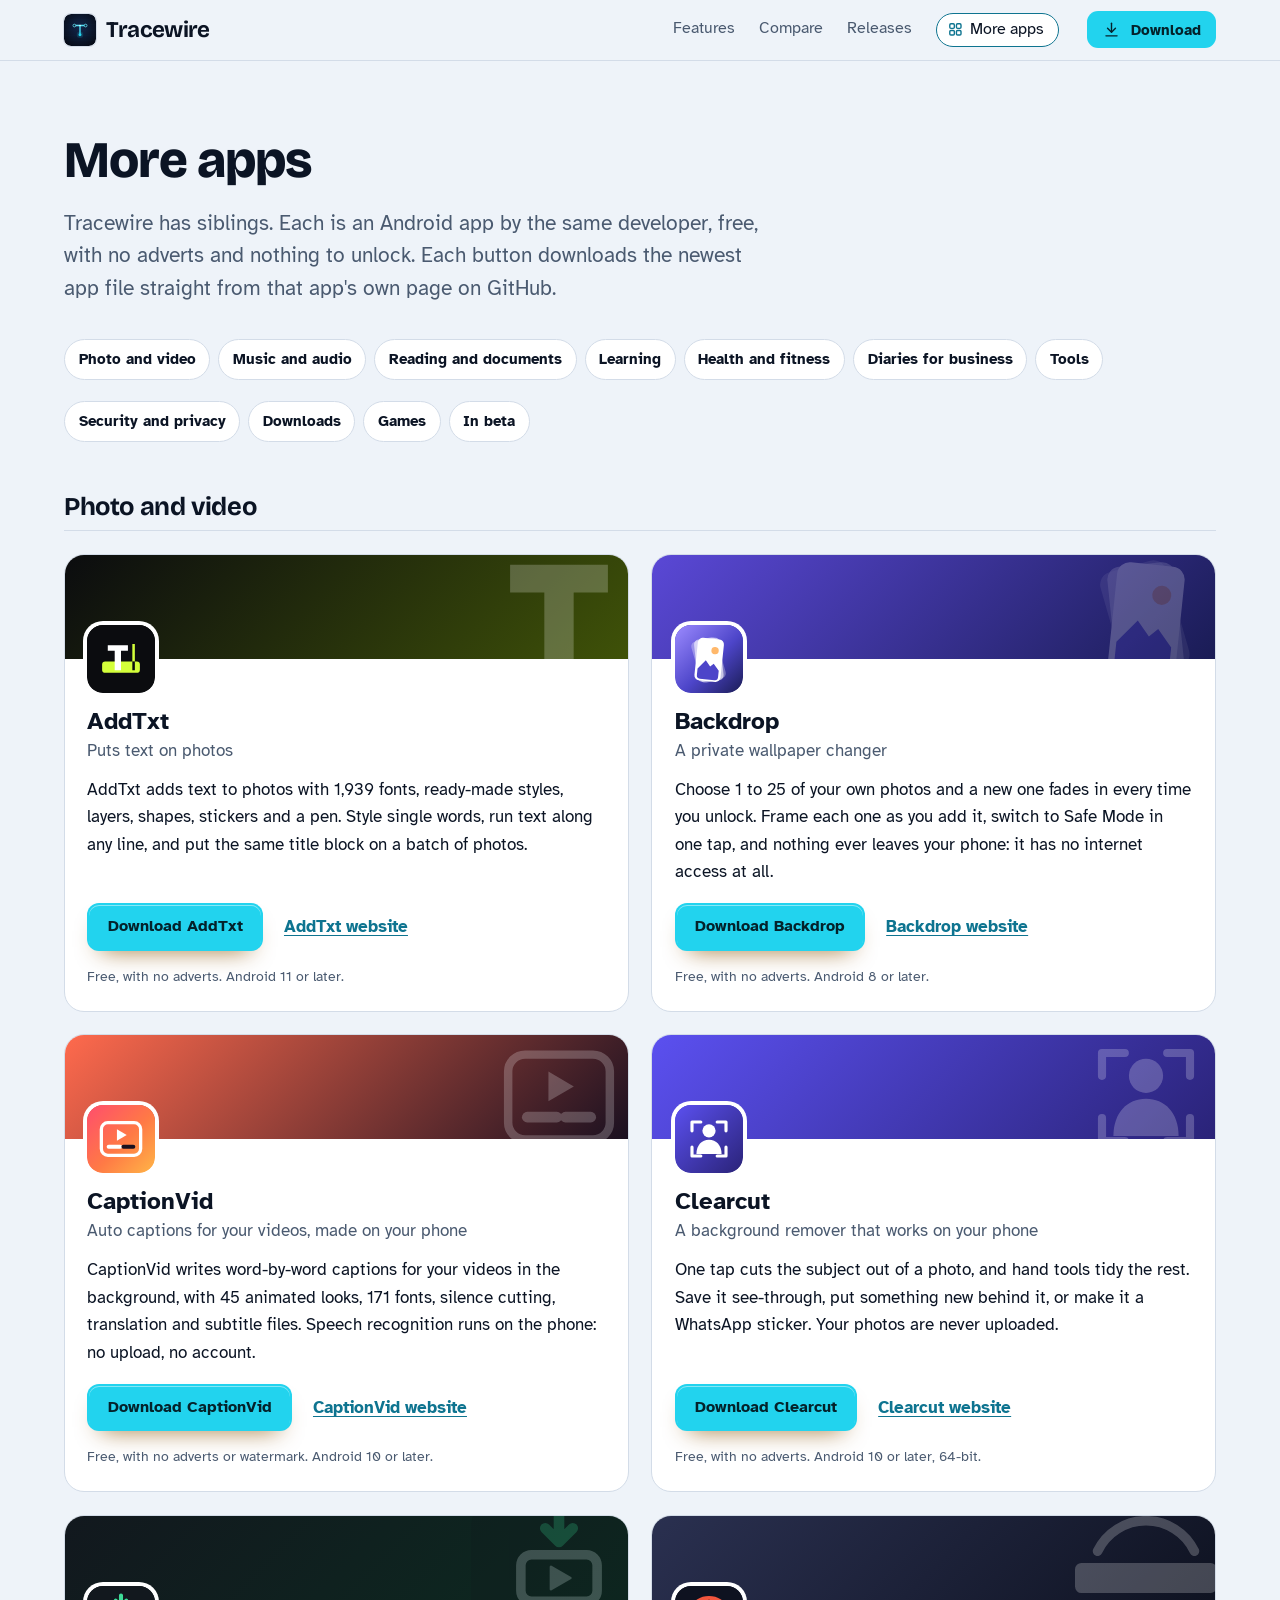
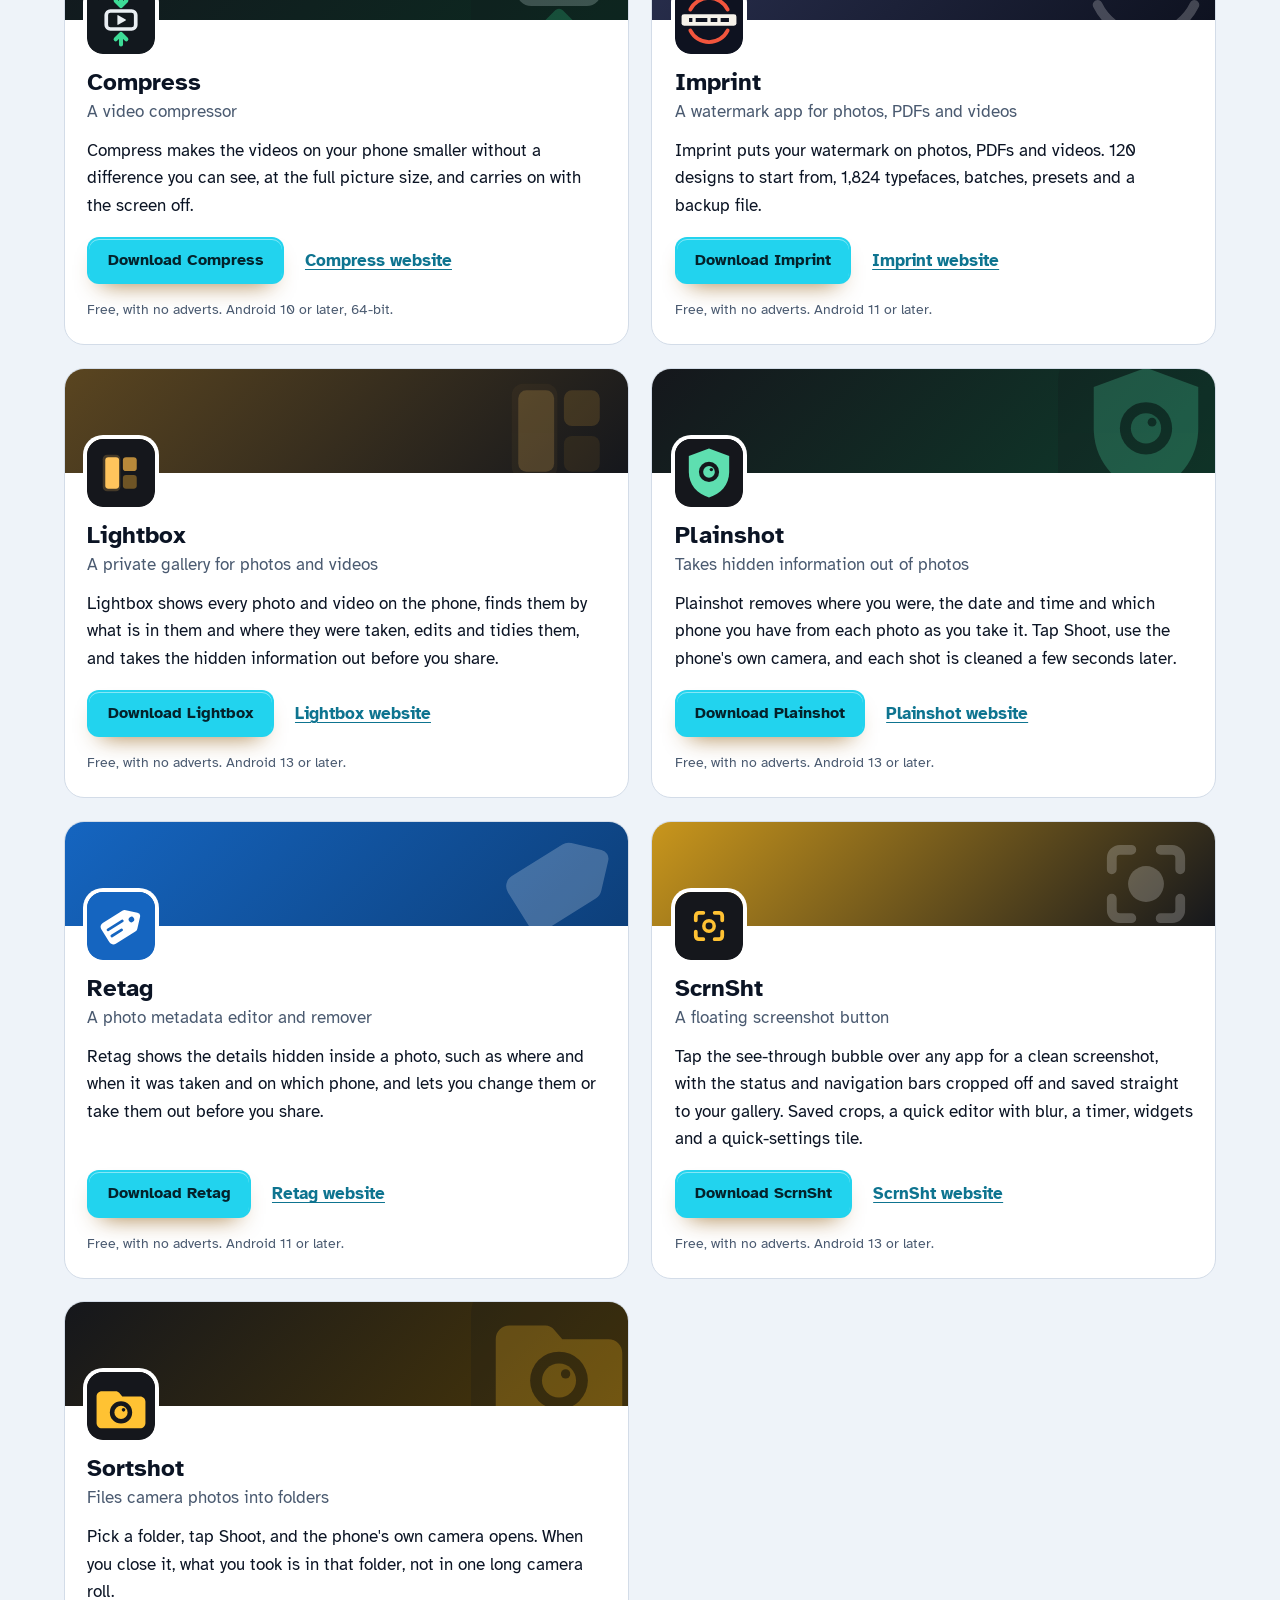
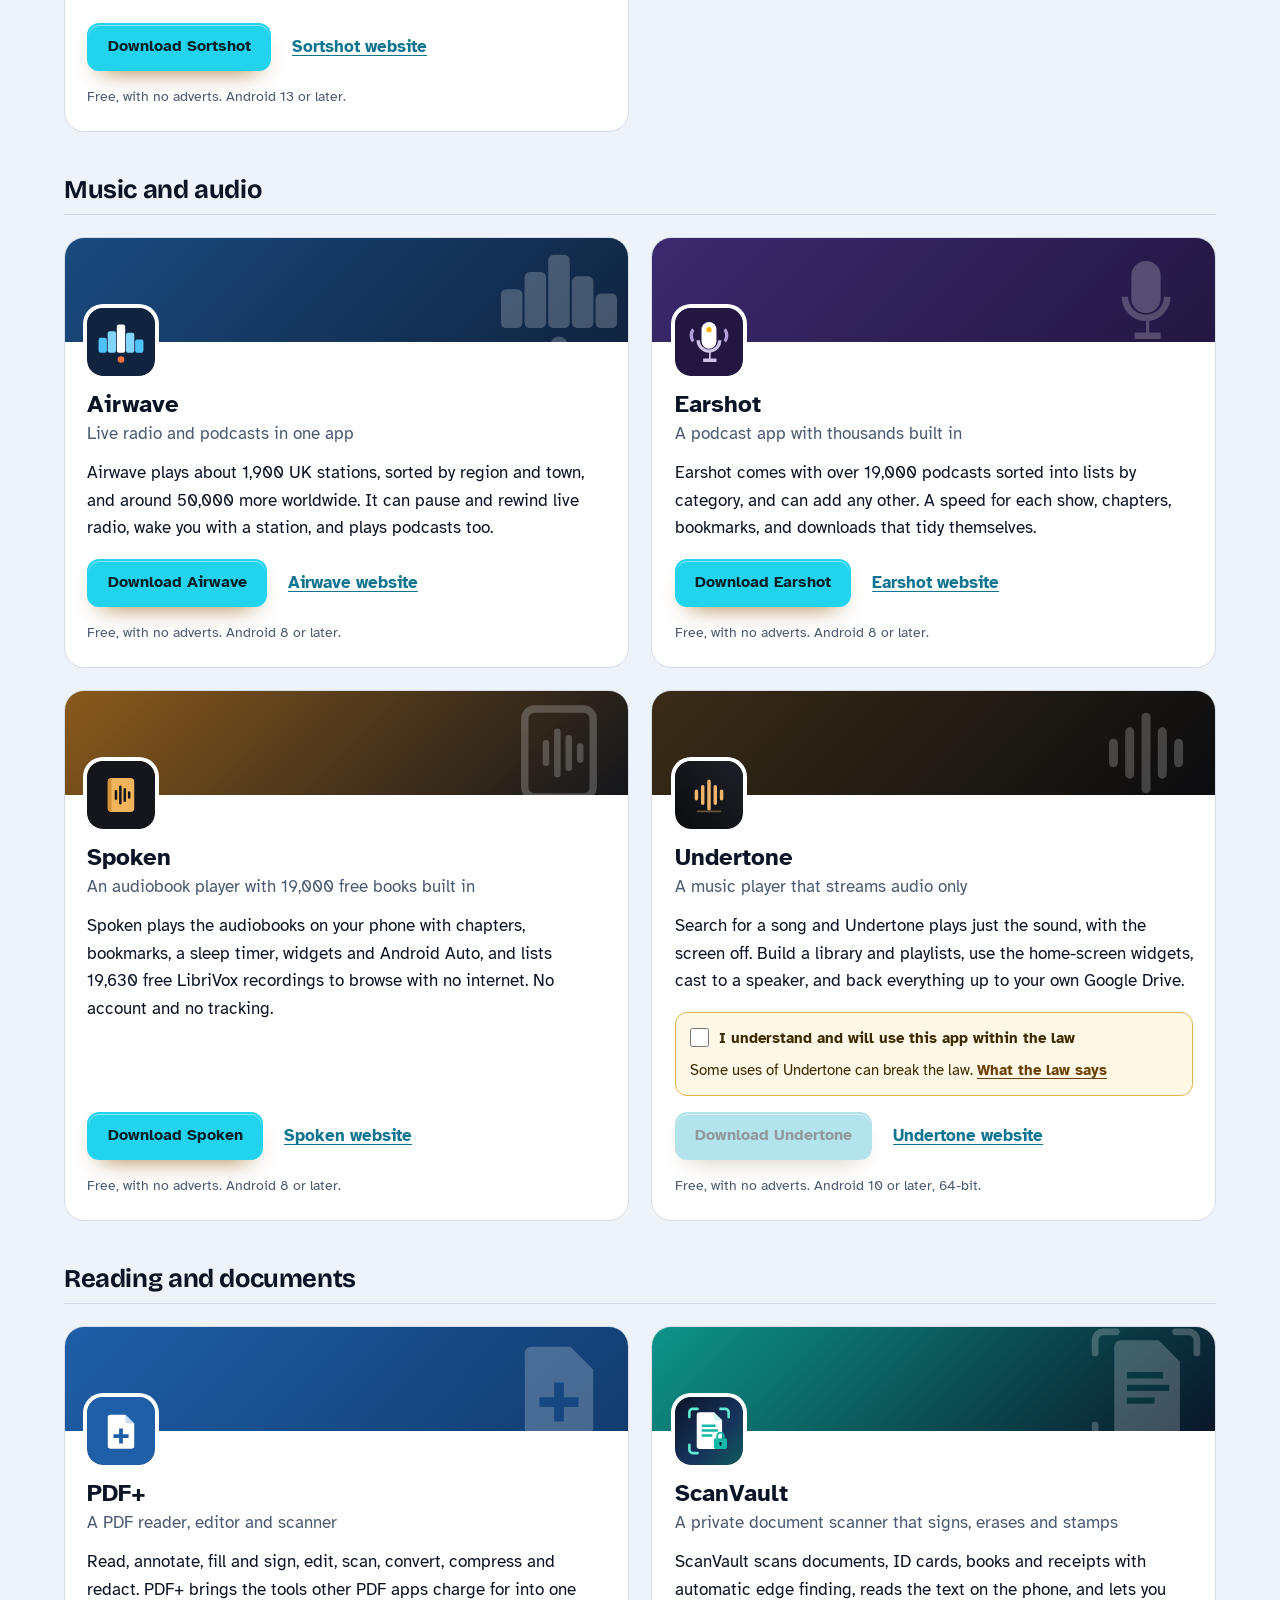
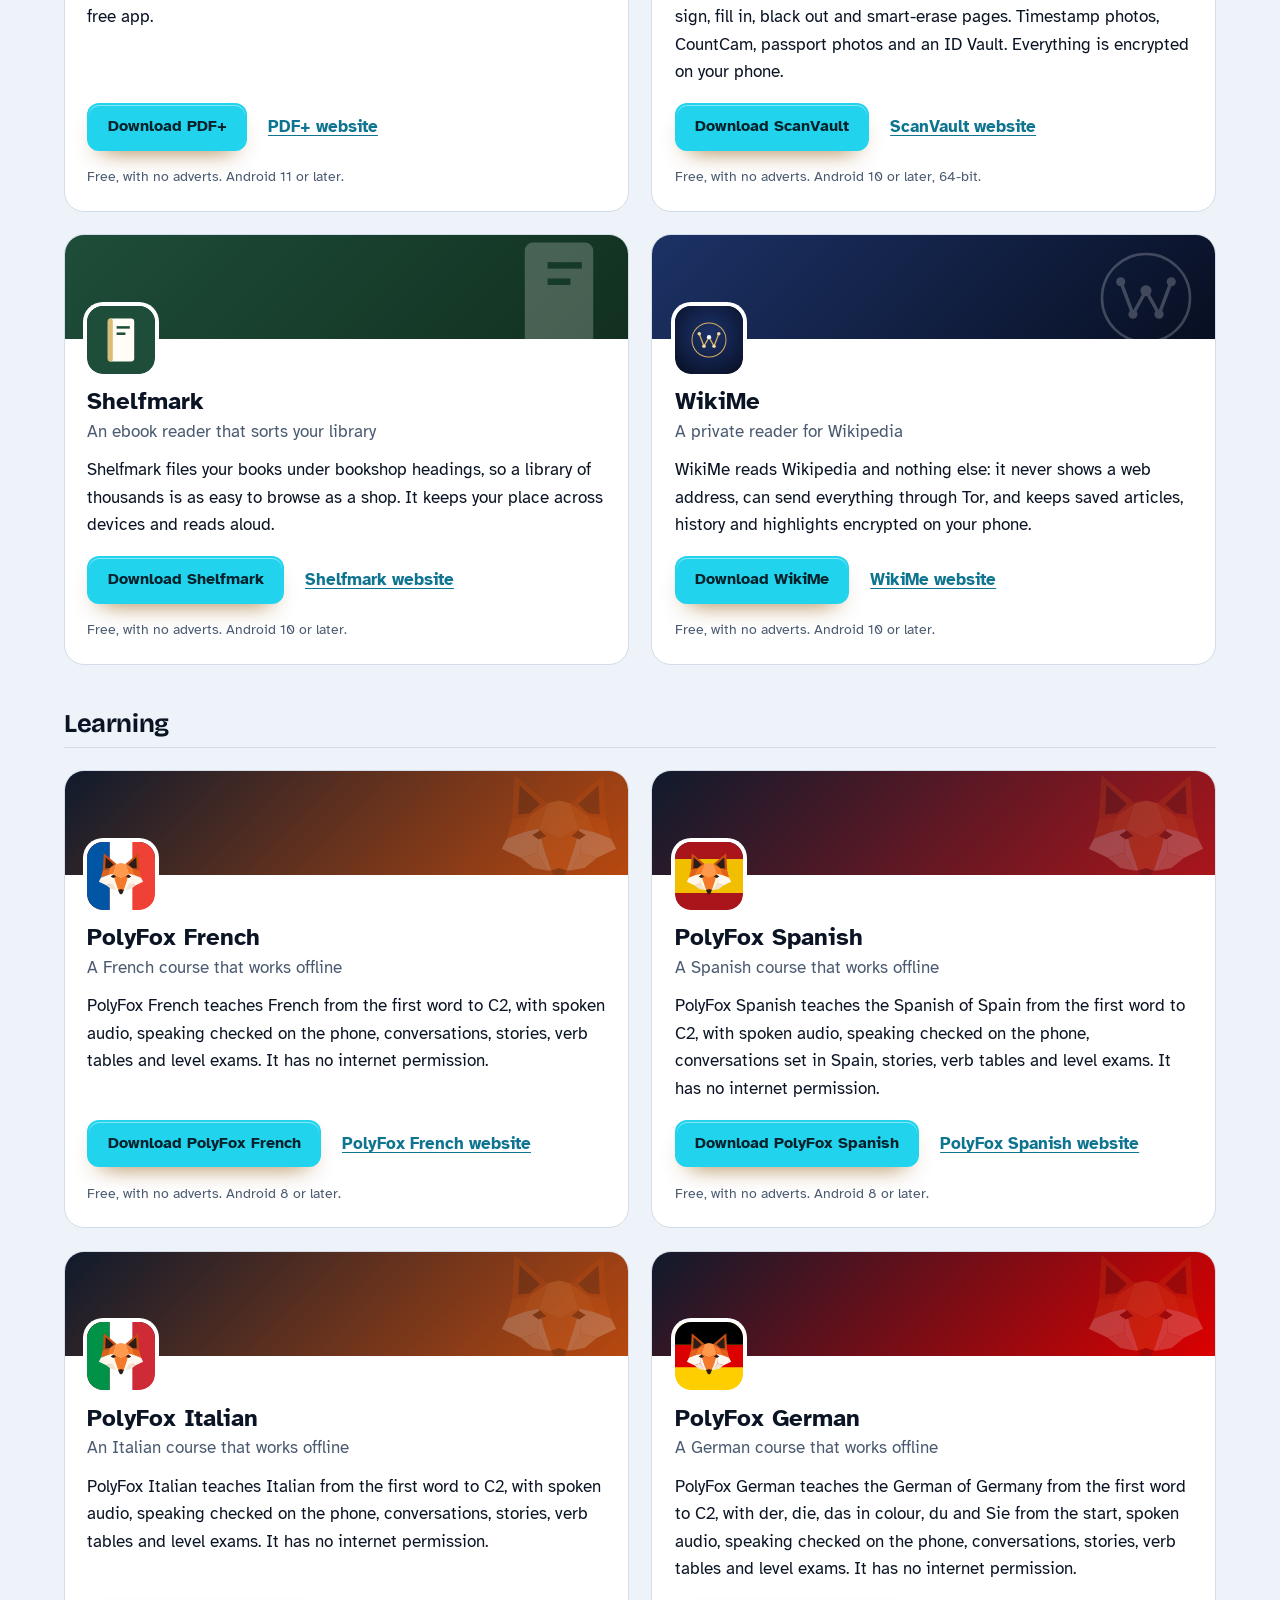
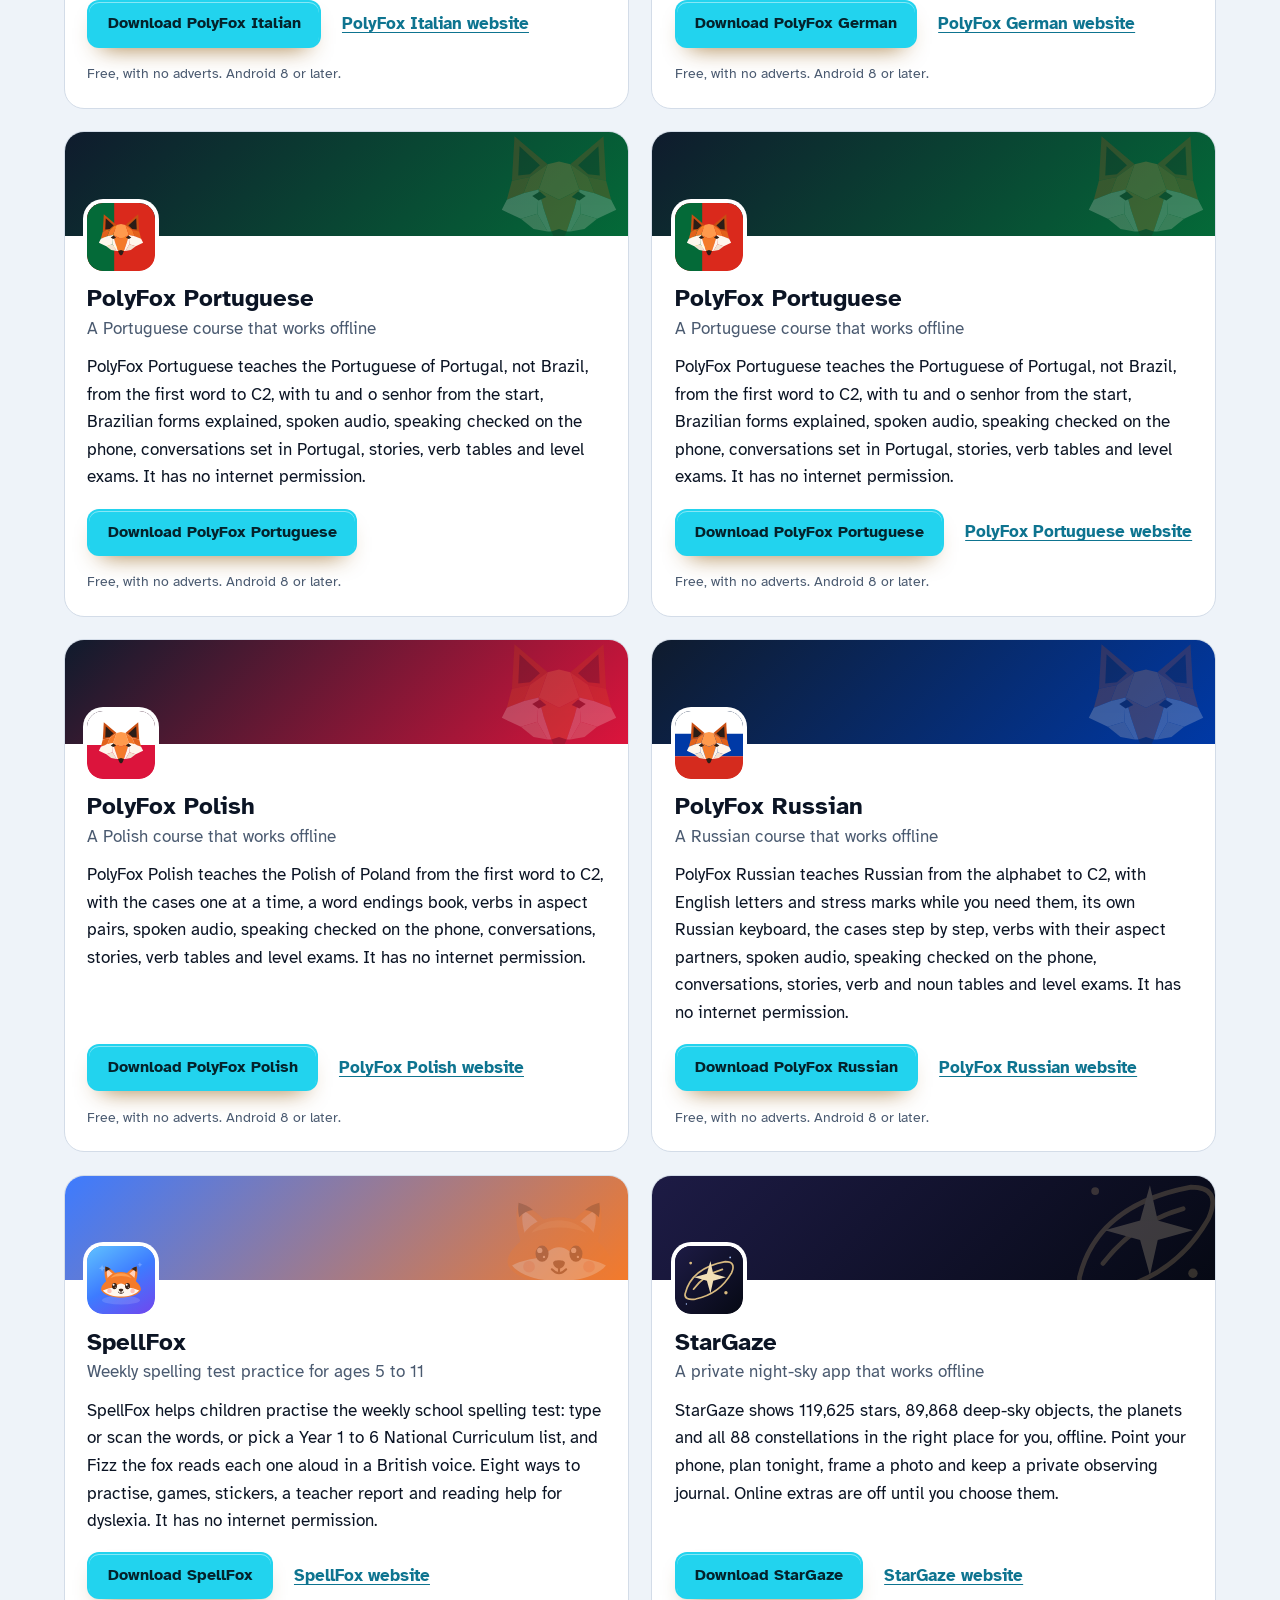
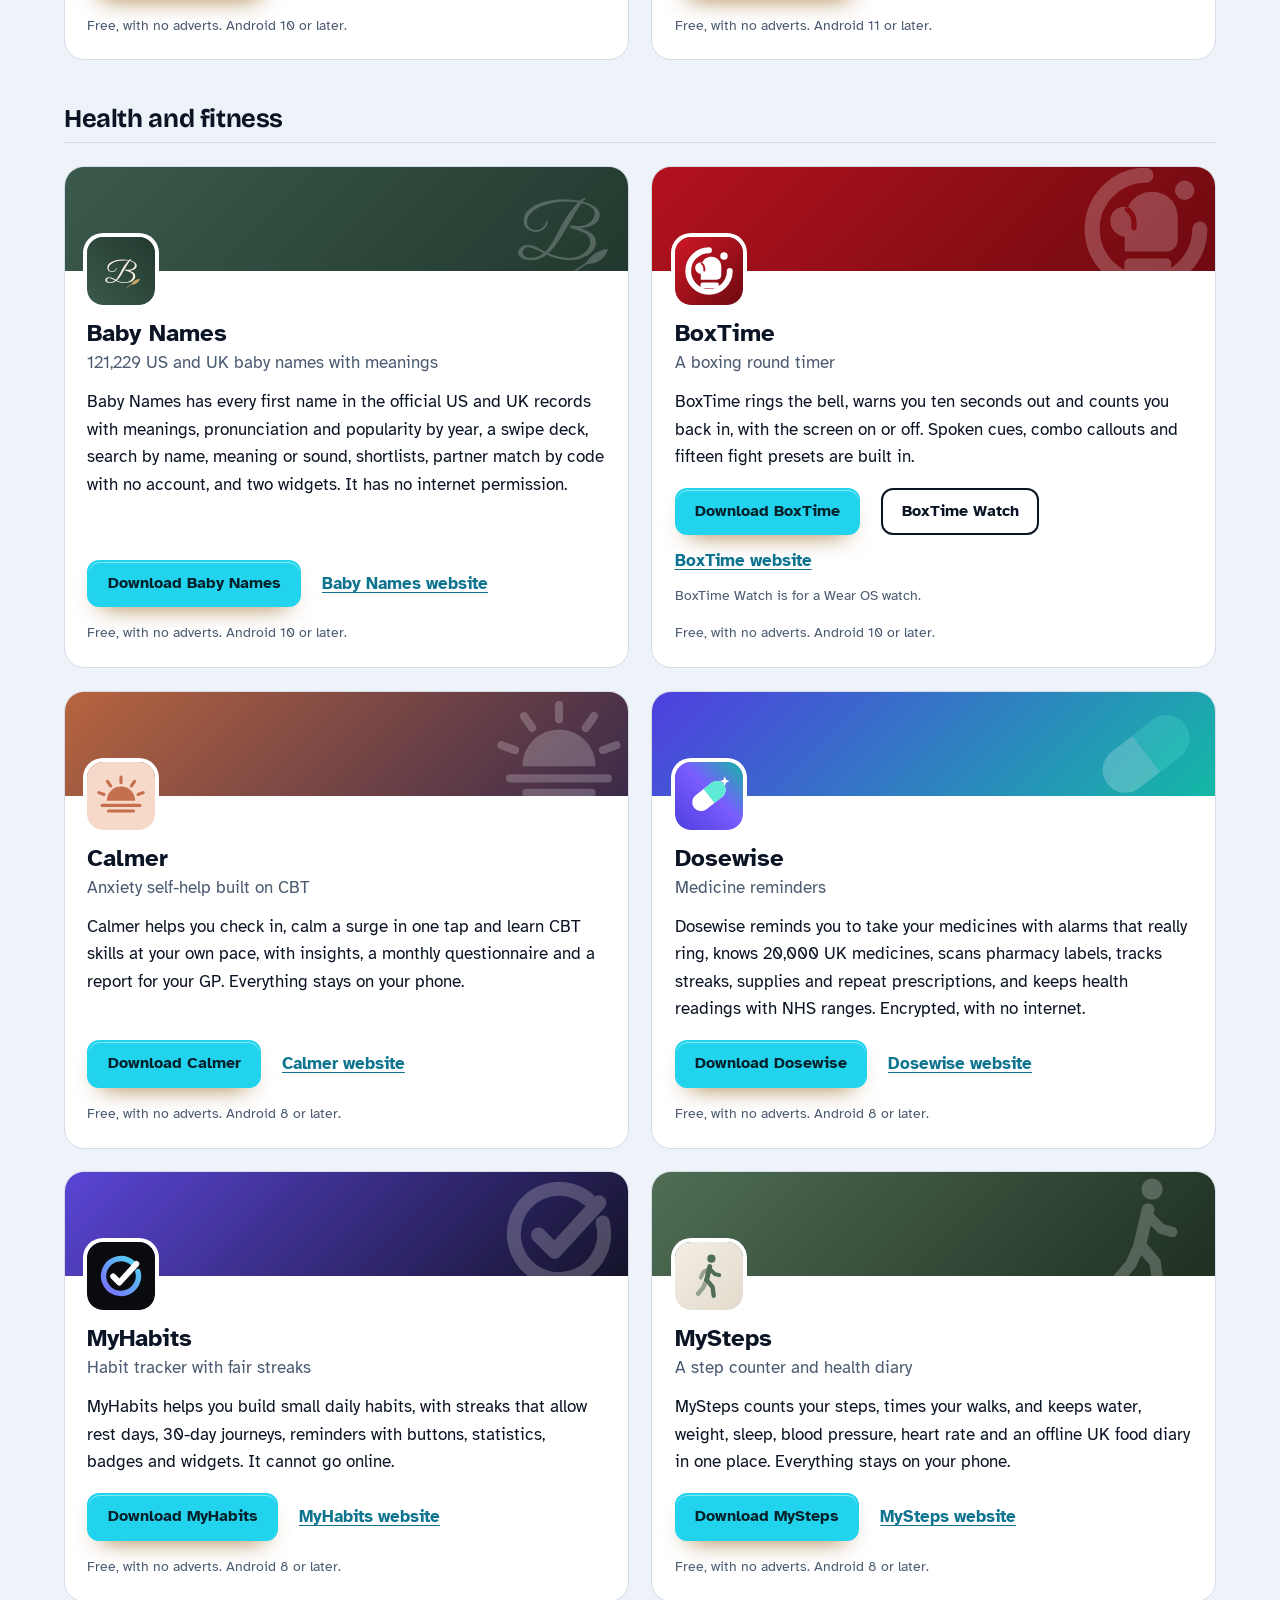
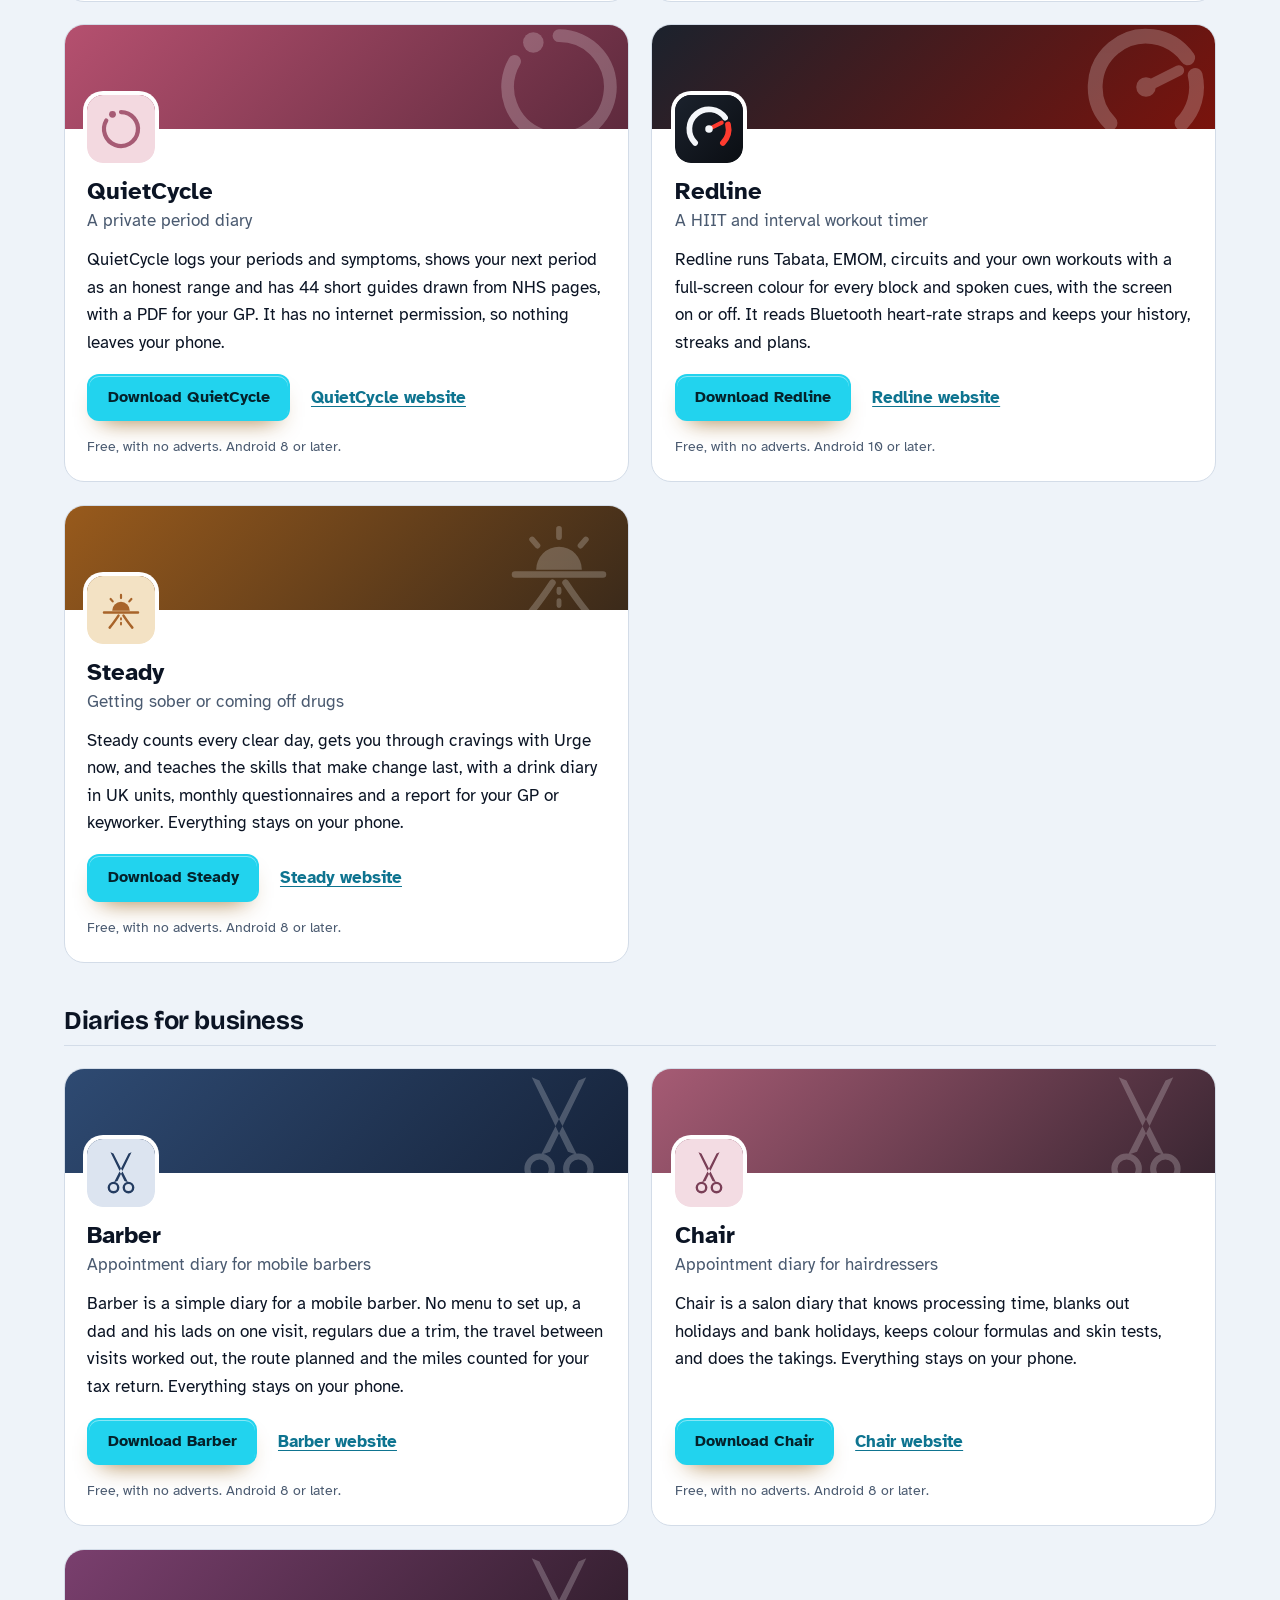
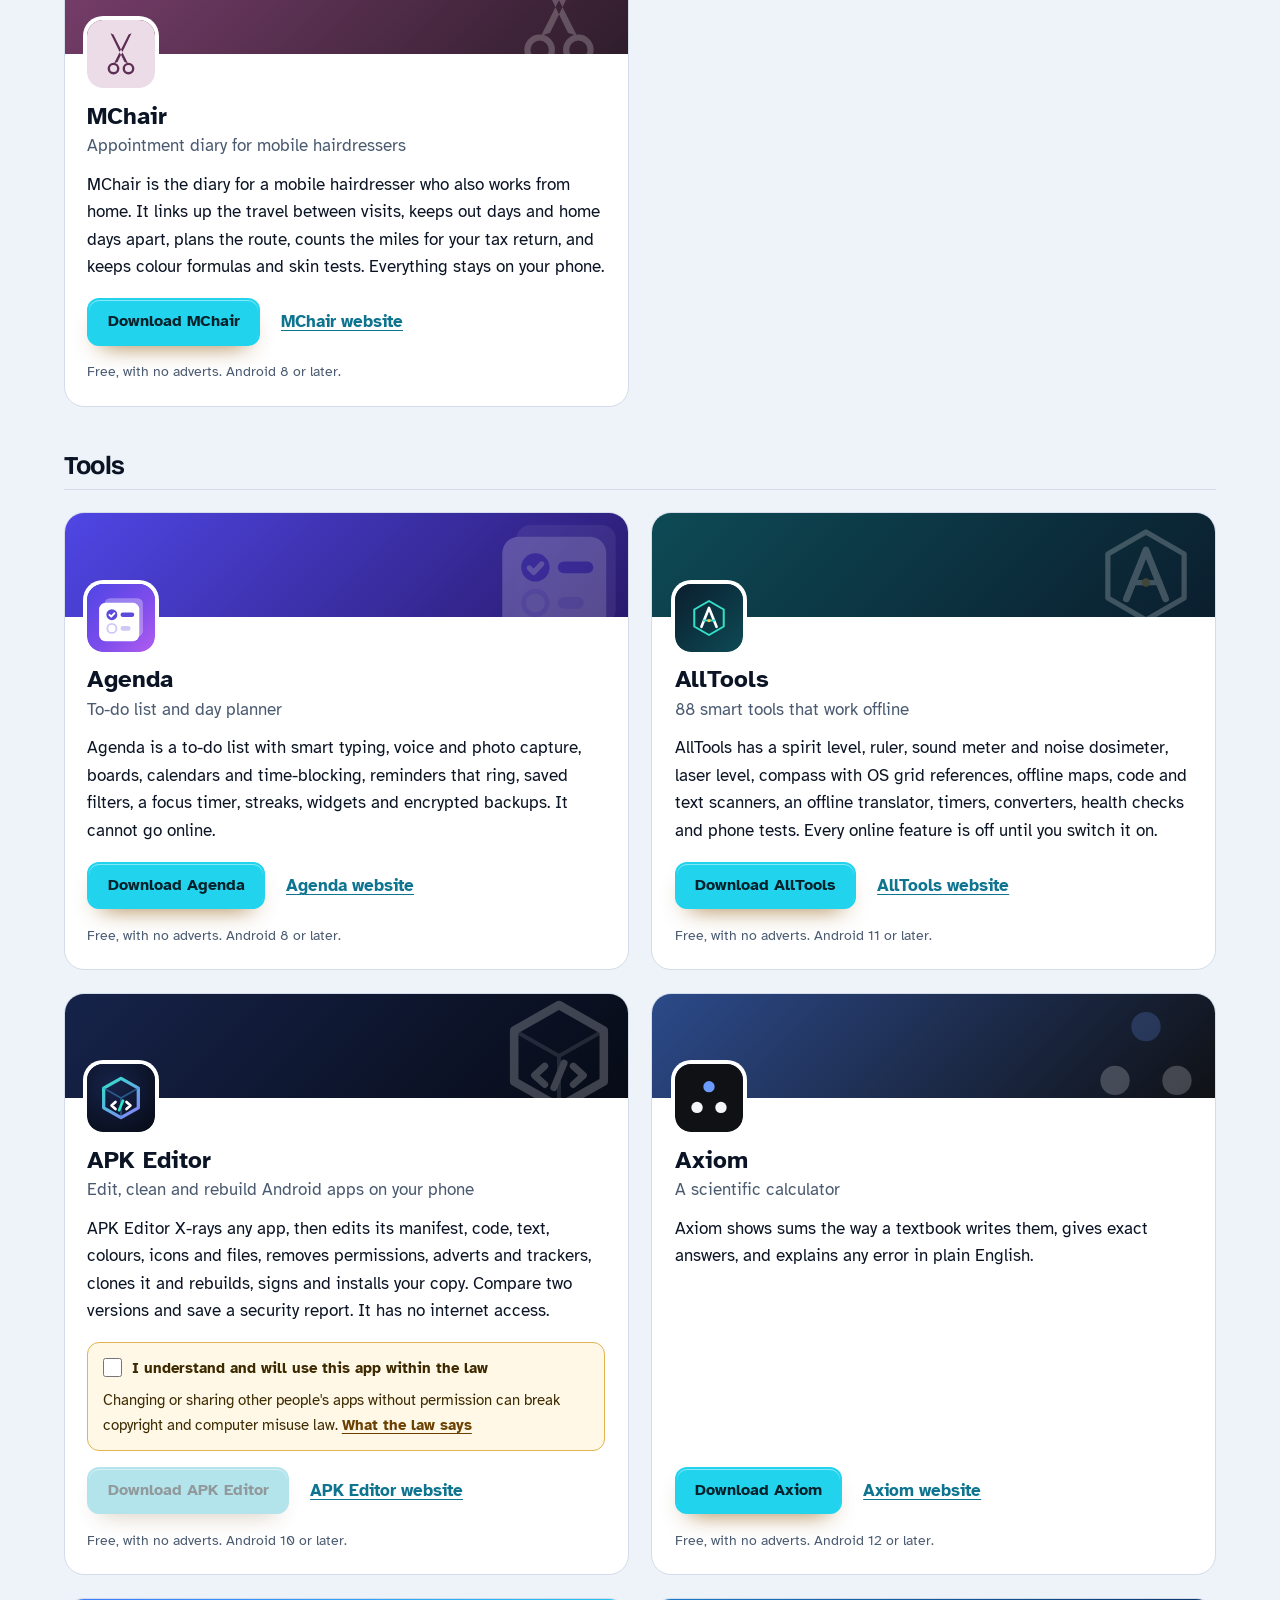
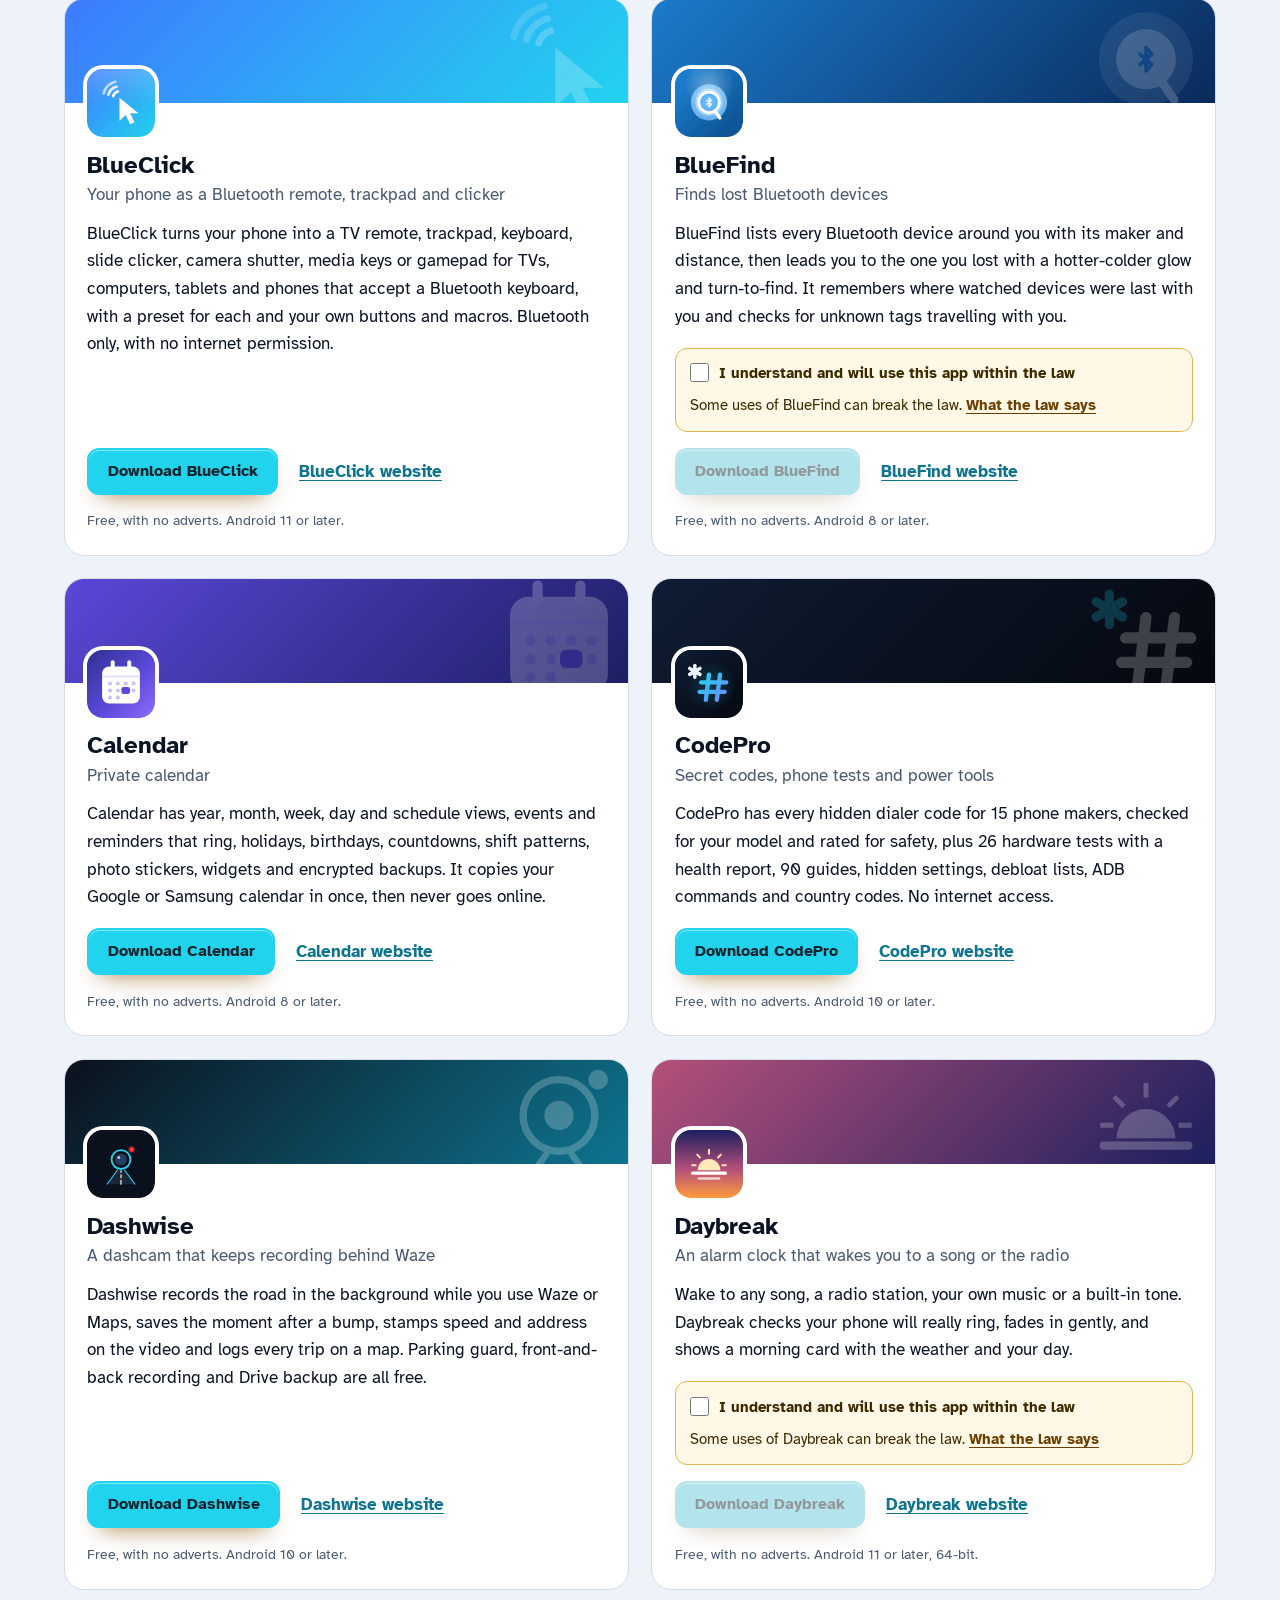
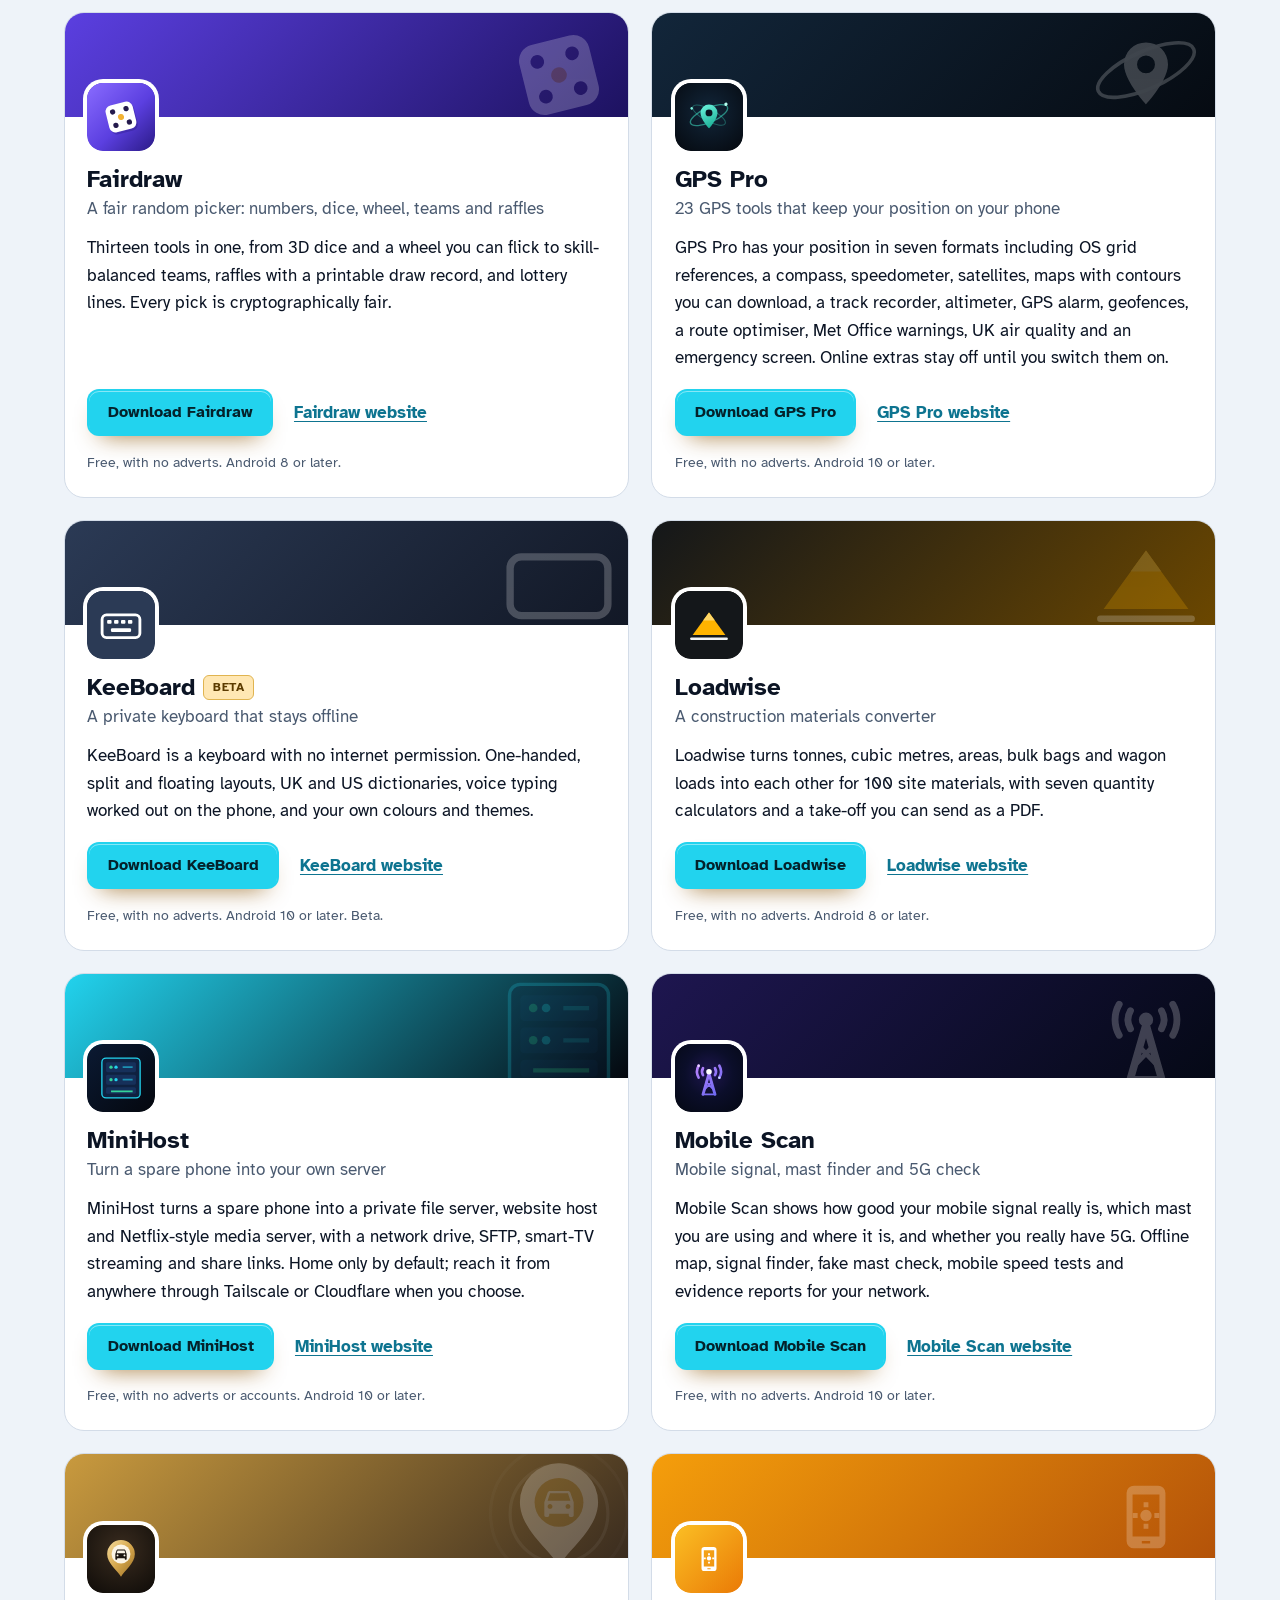
==== commit 32a0d072: "More apps: add SpellFox" ====
--- a/more-apps.html
+++ b/more-apps.html
@@ -4,7 +4,7 @@
 <meta charset="utf-8">
 <meta name="viewport" content="width=device-width, initial-scale=1">
 <title>More free Android apps from the maker of Tracewire</title>
-<meta name="description" content="All 98 free Android apps from the maker of Tracewire, in one list by category, each with its download and a link to its website.">
+<meta name="description" content="All 99 free Android apps from the maker of Tracewire, in one list by category, each with its download and a link to its website.">
 <meta name="author" content="Jonathan Jackson">
 <link rel="canonical" href="https://customgpter.github.io/tracewire/more-apps.html">
 <meta name="theme-color" content="#eef3f9" media="(prefers-color-scheme: light)">
@@ -12,7 +12,7 @@
 <meta property="og:type" content="website">
 <meta property="og:site_name" content="Tracewire">
 <meta property="og:title" content="More free Android apps from the maker of Tracewire">
-<meta property="og:description" content="All 98 free Android apps from the maker of Tracewire, in one list by category, each with its download and a link to its website.">
+<meta property="og:description" content="All 99 free Android apps from the maker of Tracewire, in one list by category, each with its download and a link to its website.">
 <meta property="og:url" content="https://customgpter.github.io/tracewire/more-apps.html">
 <meta property="og:image" content="https://customgpter.github.io/tracewire/assets/og.png">
 <meta property="og:image:width" content="1200">
@@ -26,7 +26,7 @@
 <link rel="preload" href="./assets/fonts/atkinson-hyperlegible-latin-400-normal.woff2" as="font" type="font/woff2" crossorigin>
 <link rel="stylesheet" href="./assets/site.css?v=1">
 <link rel="stylesheet" href="./assets/house.css?v=1">
-<script type="application/ld+json">{"@context":"https://schema.org","@type":"ItemList","name":"Apps from the maker of Tracewire","url":"https://customgpter.github.io/tracewire/more-apps.html","itemListElement":[{"@type":"ListItem","position":1,"name":"AddTxt","url":"https://customgpter.github.io/addtxt/"},{"@type":"ListItem","position":2,"name":"Backdrop","url":"https://customgpter.github.io/backdrop/"},{"@type":"ListItem","position":3,"name":"CaptionVid","url":"https://customgpter.github.io/captionvid/"},{"@type":"ListItem","position":4,"name":"Clearcut","url":"https://customgpter.github.io/clearcut/"},{"@type":"ListItem","position":5,"name":"Compress","url":"https://customgpter.github.io/compress/"},{"@type":"ListItem","position":6,"name":"Imprint","url":"https://customgpter.github.io/imprint/"},{"@type":"ListItem","position":7,"name":"Lightbox","url":"https://customgpter.github.io/lightbox/"},{"@type":"ListItem","position":8,"name":"Plainshot","url":"https://customgpter.github.io/plainshot/"},{"@type":"ListItem","position":9,"name":"Retag","url":"https://customgpter.github.io/retag/"},{"@type":"ListItem","position":10,"name":"ScrnSht","url":"https://customgpter.github.io/scrnsht/"},{"@type":"ListItem","position":11,"name":"Sortshot","url":"https://customgpter.github.io/sortshot/"},{"@type":"ListItem","position":12,"name":"Airwave","url":"https://customgpter.github.io/airwave/"},{"@type":"ListItem","position":13,"name":"Earshot","url":"https://customgpter.github.io/earshot/"},{"@type":"ListItem","position":14,"name":"Spoken","url":"https://customgpter.github.io/spoken/"},{"@type":"ListItem","position":15,"name":"Undertone","url":"https://customgpter.github.io/undertone/"},{"@type":"ListItem","position":16,"name":"PDF+","url":"https://customgpter.github.io/pdfplus/"},{"@type":"ListItem","position":17,"name":"ScanVault","url":"https://customgpter.github.io/scanvault/"},{"@type":"ListItem","position":18,"name":"Shelfmark","url":"https://customgpter.github.io/shelfmark/"},{"@type":"ListItem","position":19,"name":"WikiMe","url":"https://customgpter.github.io/wikime/"},{"@type":"ListItem","position":20,"name":"PolyFox French","url":"https://customgpter.github.io/polyfox/"},{"@type":"ListItem","position":21,"name":"PolyFox German","url":"https://customgpter.github.io/polyfox-german/"},{"@type":"ListItem","position":22,"name":"PolyFox Portuguese","url":"https://customgpter.github.io/polyfox-portuguese/"},{"@type":"ListItem","position":23,"name":"PolyFox Polish","url":"https://customgpter.github.io/polyfox-polish/"},{"@type":"ListItem","position":24,"name":"PolyFox Russian","url":"https://customgpter.github.io/polyfox-russian/"},{"@type":"ListItem","position":25,"name":"StarGaze","url":"https://customgpter.github.io/stargaze/"},{"@type":"ListItem","position":26,"name":"Baby Names","url":"https://customgpter.github.io/babynames/"},{"@type":"ListItem","position":27,"name":"BoxTime","url":"https://customgpter.github.io/boxtime/"},{"@type":"ListItem","position":28,"name":"Calmer","url":"https://customgpter.github.io/calmer/"},{"@type":"ListItem","position":29,"name":"Dosewise","url":"https://customgpter.github.io/dosewise/"},{"@type":"ListItem","position":30,"name":"MyHabits","url":"https://customgpter.github.io/myhabits/"},{"@type":"ListItem","position":31,"name":"MySteps","url":"https://customgpter.github.io/mysteps/"},{"@type":"ListItem","position":32,"name":"QuietCycle","url":"https://customgpter.github.io/quietcycle/"},{"@type":"ListItem","position":33,"name":"Redline","url":"https://customgpter.github.io/redline/"},{"@type":"ListItem","position":34,"name":"Steady","url":"https://customgpter.github.io/steady/"},{"@type":"ListItem","position":35,"name":"Barber","url":"https://customgpter.github.io/barber/"},{"@type":"ListItem","position":36,"name":"Chair","url":"https://customgpter.github.io/chair/"},{"@type":"ListItem","position":37,"name":"MChair","url":"https://customgpter.github.io/mchair/"},{"@type":"ListItem","position":38,"name":"Agenda","url":"https://customgpter.github.io/agenda/"},{"@type":"ListItem","position":39,"name":"AllTools","url":"https://customgpter.github.io/alltools/"},{"@type":"ListItem","position":40,"name":"APK Editor","url":"https://customgpter.github.io/apkeditor/"},{"@type":"ListItem","position":41,"name":"Axiom","url":"https://customgpter.github.io/axiom/"},{"@type":"ListItem","position":42,"name":"BlueClick","url":"https://customgpter.github.io/blueclick/"},{"@type":"ListItem","position":43,"name":"BlueFind","url":"https://customgpter.github.io/bluefind/"},{"@type":"ListItem","position":44,"name":"Calendar","url":"https://customgpter.github.io/calendar/"},{"@type":"ListItem","position":45,"name":"CodePro","url":"https://customgpter.github.io/codepro/"},{"@type":"ListItem","position":46,"name":"Dashwise","url":"https://customgpter.github.io/dashwise/"},{"@type":"ListItem","position":47,"name":"Daybreak","url":"https://customgpter.github.io/daybreak/"},{"@type":"ListItem","position":48,"name":"Fairdraw","url":"https://customgpter.github.io/fairdraw/"},{"@type":"ListItem","position":49,"name":"GPS Pro","url":"https://customgpter.github.io/gpspro/"},{"@type":"ListItem","position":50,"name":"KeeBoard","url":"https://customgpter.github.io/keeboard/"},{"@type":"ListItem","position":51,"name":"Loadwise","url":"https://customgpter.github.io/loadwise/"},{"@type":"ListItem","position":52,"name":"MiniHost","url":"https://customgpter.github.io/minihost/"},{"@type":"ListItem","position":53,"name":"Mobile Scan","url":"https://customgpter.github.io/mobilescan/"},{"@type":"ListItem","position":54,"name":"Parkwise","url":"https://customgpter.github.io/parkwise/"},{"@type":"ListItem","position":55,"name":"Pocketmind","url":"https://customgpter.github.io/pocketmind/"},{"@type":"ListItem","position":56,"name":"Refine","url":"https://customgpter.github.io/refine/"},{"@type":"ListItem","position":57,"name":"Shiftwise","url":"https://customgpter.github.io/shiftwise/"},{"@type":"ListItem","position":58,"name":"SimpleCalc","url":"https://customgpter.github.io/simplecalc/"},{"@type":"ListItem","position":59,"name":"Skyline","url":"https://customgpter.github.io/skyline/"},{"@type":"ListItem","position":60,"name":"Slipway","url":"https://customgpter.github.io/slipway/"},{"@type":"ListItem","position":61,"name":"Tagger","url":"https://customgpter.github.io/tagger/"},{"@type":"ListItem","position":62,"name":"TotalClean","url":"https://customgpter.github.io/totalclean/"},{"@type":"ListItem","position":63,"name":"TVLink","url":"https://customgpter.github.io/tvlink/"},{"@type":"ListItem","position":64,"name":"Unbox","url":"https://customgpter.github.io/unbox/"},{"@type":"ListItem","position":65,"name":"WhatsKeep","url":"https://customgpter.github.io/whatskeep/"},{"@type":"ListItem","position":66,"name":"WiFi Scan","url":"https://customgpter.github.io/wifiscan/"},{"@type":"ListItem","position":67,"name":"Auditly","url":"https://customgpter.github.io/auditly/"},{"@type":"ListItem","position":68,"name":"Backchannel","url":"https://customgpter.github.io/backchannel/"},{"@type":"ListItem","position":69,"name":"ENotes","url":"https://customgpter.github.io/enotes/"},{"@type":"ListItem","position":70,"name":"FindMe","url":"https://customgpter.github.io/findme/"},{"@type":"ListItem","position":71,"name":"iLock","url":"https://customgpter.github.io/ilock/"},{"@type":"ListItem","position":72,"name":"ImSafe","url":"https://customgpter.github.io/imsafe/"},{"@type":"ListItem","position":73,"name":"IShred","url":"https://customgpter.github.io/ishred/"},{"@type":"ListItem","position":74,"name":"LockBox","url":"https://customgpter.github.io/lockbox/"},{"@type":"ListItem","position":75,"name":"PassVault","url":"https://customgpter.github.io/passvault/"},{"@type":"ListItem","position":76,"name":"SpyFind","url":"https://customgpter.github.io/spyfind/"},{"@type":"ListItem","position":77,"name":"TextWipe","url":"https://customgpter.github.io/textwipe/"},{"@type":"ListItem","position":78,"name":"Tracewire","url":"https://customgpter.github.io/tracewire/"},{"@type":"ListItem","position":79,"name":"Vigil","url":"https://customgpter.github.io/vigil/"},{"@type":"ListItem","position":80,"name":"Grab","url":"https://customgpter.github.io/grab/"},{"@type":"ListItem","position":81,"name":"Swarm","url":"https://customgpter.github.io/swarm/"},{"@type":"ListItem","position":82,"name":"Plane Games","url":"https://customgpter.github.io/plane-games/"},{"@type":"ListItem","position":83,"name":"Ninefold","url":"https://customgpter.github.io/ninefold/"},{"@type":"ListItem","position":84,"name":"Cubewise","url":"https://customgpter.github.io/cubewise/"},{"@type":"ListItem","position":85,"name":"Tilewise","url":"https://customgpter.github.io/tilewise/"},{"@type":"ListItem","position":86,"name":"Letterwise","url":"https://customgpter.github.io/letterwise/"},{"@type":"ListItem","position":87,"name":"Kingside","url":"https://customgpter.github.io/kingside/"},{"@type":"ListItem","position":88,"name":"Deckhand","url":"https://customgpter.github.io/deckhand/"},{"@type":"ListItem","position":89,"name":"SNESForge","url":"https://customgpter.github.io/snesforge/"},{"@type":"ListItem","position":90,"name":"Fame Boy","url":"https://customgpter.github.io/fameboy/"},{"@type":"ListItem","position":91,"name":"PSPPro","url":"https://customgpter.github.io/psppro/"},{"@type":"ListItem","position":92,"name":"MegaGen","url":"https://customgpter.github.io/megagen/"},{"@type":"ListItem","position":93,"name":"QVR","url":"https://customgpter.github.io/qvr/"},{"@type":"ListItem","position":94,"name":"QVR Watch","url":"https://customgpter.github.io/qvr-watch/"},{"@type":"ListItem","position":95,"name":"QVRLite","url":"https://customgpter.github.io/qvrlite/"},{"@type":"ListItem","position":96,"name":"Onionz","url":"https://customgpter.github.io/onionz/"},{"@type":"ListItem","position":97,"name":"OnionzWeb","url":"https://customgpter.github.io/onionzweb/"}]}</script>
+<script type="application/ld+json">{"@context":"https://schema.org","@type":"ItemList","name":"Apps from the maker of Tracewire","url":"https://customgpter.github.io/tracewire/more-apps.html","itemListElement":[{"@type":"ListItem","position":1,"name":"AddTxt","url":"https://customgpter.github.io/addtxt/"},{"@type":"ListItem","position":2,"name":"Backdrop","url":"https://customgpter.github.io/backdrop/"},{"@type":"ListItem","position":3,"name":"CaptionVid","url":"https://customgpter.github.io/captionvid/"},{"@type":"ListItem","position":4,"name":"Clearcut","url":"https://customgpter.github.io/clearcut/"},{"@type":"ListItem","position":5,"name":"Compress","url":"https://customgpter.github.io/compress/"},{"@type":"ListItem","position":6,"name":"Imprint","url":"https://customgpter.github.io/imprint/"},{"@type":"ListItem","position":7,"name":"Lightbox","url":"https://customgpter.github.io/lightbox/"},{"@type":"ListItem","position":8,"name":"Plainshot","url":"https://customgpter.github.io/plainshot/"},{"@type":"ListItem","position":9,"name":"Retag","url":"https://customgpter.github.io/retag/"},{"@type":"ListItem","position":10,"name":"ScrnSht","url":"https://customgpter.github.io/scrnsht/"},{"@type":"ListItem","position":11,"name":"Sortshot","url":"https://customgpter.github.io/sortshot/"},{"@type":"ListItem","position":12,"name":"Airwave","url":"https://customgpter.github.io/airwave/"},{"@type":"ListItem","position":13,"name":"Earshot","url":"https://customgpter.github.io/earshot/"},{"@type":"ListItem","position":14,"name":"Spoken","url":"https://customgpter.github.io/spoken/"},{"@type":"ListItem","position":15,"name":"Undertone","url":"https://customgpter.github.io/undertone/"},{"@type":"ListItem","position":16,"name":"PDF+","url":"https://customgpter.github.io/pdfplus/"},{"@type":"ListItem","position":17,"name":"ScanVault","url":"https://customgpter.github.io/scanvault/"},{"@type":"ListItem","position":18,"name":"Shelfmark","url":"https://customgpter.github.io/shelfmark/"},{"@type":"ListItem","position":19,"name":"WikiMe","url":"https://customgpter.github.io/wikime/"},{"@type":"ListItem","position":20,"name":"PolyFox French","url":"https://customgpter.github.io/polyfox/"},{"@type":"ListItem","position":21,"name":"PolyFox German","url":"https://customgpter.github.io/polyfox-german/"},{"@type":"ListItem","position":22,"name":"PolyFox Portuguese","url":"https://customgpter.github.io/polyfox-portuguese/"},{"@type":"ListItem","position":23,"name":"PolyFox Polish","url":"https://customgpter.github.io/polyfox-polish/"},{"@type":"ListItem","position":24,"name":"PolyFox Russian","url":"https://customgpter.github.io/polyfox-russian/"},{"@type":"ListItem","position":25,"name":"SpellFox","url":"https://customgpter.github.io/spellfox/"},{"@type":"ListItem","position":26,"name":"StarGaze","url":"https://customgpter.github.io/stargaze/"},{"@type":"ListItem","position":27,"name":"Baby Names","url":"https://customgpter.github.io/babynames/"},{"@type":"ListItem","position":28,"name":"BoxTime","url":"https://customgpter.github.io/boxtime/"},{"@type":"ListItem","position":29,"name":"Calmer","url":"https://customgpter.github.io/calmer/"},{"@type":"ListItem","position":30,"name":"Dosewise","url":"https://customgpter.github.io/dosewise/"},{"@type":"ListItem","position":31,"name":"MyHabits","url":"https://customgpter.github.io/myhabits/"},{"@type":"ListItem","position":32,"name":"MySteps","url":"https://customgpter.github.io/mysteps/"},{"@type":"ListItem","position":33,"name":"QuietCycle","url":"https://customgpter.github.io/quietcycle/"},{"@type":"ListItem","position":34,"name":"Redline","url":"https://customgpter.github.io/redline/"},{"@type":"ListItem","position":35,"name":"Steady","url":"https://customgpter.github.io/steady/"},{"@type":"ListItem","position":36,"name":"Barber","url":"https://customgpter.github.io/barber/"},{"@type":"ListItem","position":37,"name":"Chair","url":"https://customgpter.github.io/chair/"},{"@type":"ListItem","position":38,"name":"MChair","url":"https://customgpter.github.io/mchair/"},{"@type":"ListItem","position":39,"name":"Agenda","url":"https://customgpter.github.io/agenda/"},{"@type":"ListItem","position":40,"name":"AllTools","url":"https://customgpter.github.io/alltools/"},{"@type":"ListItem","position":41,"name":"APK Editor","url":"https://customgpter.github.io/apkeditor/"},{"@type":"ListItem","position":42,"name":"Axiom","url":"https://customgpter.github.io/axiom/"},{"@type":"ListItem","position":43,"name":"BlueClick","url":"https://customgpter.github.io/blueclick/"},{"@type":"ListItem","position":44,"name":"BlueFind","url":"https://customgpter.github.io/bluefind/"},{"@type":"ListItem","position":45,"name":"Calendar","url":"https://customgpter.github.io/calendar/"},{"@type":"ListItem","position":46,"name":"CodePro","url":"https://customgpter.github.io/codepro/"},{"@type":"ListItem","position":47,"name":"Dashwise","url":"https://customgpter.github.io/dashwise/"},{"@type":"ListItem","position":48,"name":"Daybreak","url":"https://customgpter.github.io/daybreak/"},{"@type":"ListItem","position":49,"name":"Fairdraw","url":"https://customgpter.github.io/fairdraw/"},{"@type":"ListItem","position":50,"name":"GPS Pro","url":"https://customgpter.github.io/gpspro/"},{"@type":"ListItem","position":51,"name":"KeeBoard","url":"https://customgpter.github.io/keeboard/"},{"@type":"ListItem","position":52,"name":"Loadwise","url":"https://customgpter.github.io/loadwise/"},{"@type":"ListItem","position":53,"name":"MiniHost","url":"https://customgpter.github.io/minihost/"},{"@type":"ListItem","position":54,"name":"Mobile Scan","url":"https://customgpter.github.io/mobilescan/"},{"@type":"ListItem","position":55,"name":"Parkwise","url":"https://customgpter.github.io/parkwise/"},{"@type":"ListItem","position":56,"name":"Pocketmind","url":"https://customgpter.github.io/pocketmind/"},{"@type":"ListItem","position":57,"name":"Refine","url":"https://customgpter.github.io/refine/"},{"@type":"ListItem","position":58,"name":"Shiftwise","url":"https://customgpter.github.io/shiftwise/"},{"@type":"ListItem","position":59,"name":"SimpleCalc","url":"https://customgpter.github.io/simplecalc/"},{"@type":"ListItem","position":60,"name":"Skyline","url":"https://customgpter.github.io/skyline/"},{"@type":"ListItem","position":61,"name":"Slipway","url":"https://customgpter.github.io/slipway/"},{"@type":"ListItem","position":62,"name":"Tagger","url":"https://customgpter.github.io/tagger/"},{"@type":"ListItem","position":63,"name":"TotalClean","url":"https://customgpter.github.io/totalclean/"},{"@type":"ListItem","position":64,"name":"TVLink","url":"https://customgpter.github.io/tvlink/"},{"@type":"ListItem","position":65,"name":"Unbox","url":"https://customgpter.github.io/unbox/"},{"@type":"ListItem","position":66,"name":"WhatsKeep","url":"https://customgpter.github.io/whatskeep/"},{"@type":"ListItem","position":67,"name":"WiFi Scan","url":"https://customgpter.github.io/wifiscan/"},{"@type":"ListItem","position":68,"name":"Auditly","url":"https://customgpter.github.io/auditly/"},{"@type":"ListItem","position":69,"name":"Backchannel","url":"https://customgpter.github.io/backchannel/"},{"@type":"ListItem","position":70,"name":"ENotes","url":"https://customgpter.github.io/enotes/"},{"@type":"ListItem","position":71,"name":"FindMe","url":"https://customgpter.github.io/findme/"},{"@type":"ListItem","position":72,"name":"iLock","url":"https://customgpter.github.io/ilock/"},{"@type":"ListItem","position":73,"name":"ImSafe","url":"https://customgpter.github.io/imsafe/"},{"@type":"ListItem","position":74,"name":"IShred","url":"https://customgpter.github.io/ishred/"},{"@type":"ListItem","position":75,"name":"LockBox","url":"https://customgpter.github.io/lockbox/"},{"@type":"ListItem","position":76,"name":"PassVault","url":"https://customgpter.github.io/passvault/"},{"@type":"ListItem","position":77,"name":"SpyFind","url":"https://customgpter.github.io/spyfind/"},{"@type":"ListItem","position":78,"name":"TextWipe","url":"https://customgpter.github.io/textwipe/"},{"@type":"ListItem","position":79,"name":"Tracewire","url":"https://customgpter.github.io/tracewire/"},{"@type":"ListItem","position":80,"name":"Vigil","url":"https://customgpter.github.io/vigil/"},{"@type":"ListItem","position":81,"name":"Grab","url":"https://customgpter.github.io/grab/"},{"@type":"ListItem","position":82,"name":"Swarm","url":"https://customgpter.github.io/swarm/"},{"@type":"ListItem","position":83,"name":"Plane Games","url":"https://customgpter.github.io/plane-games/"},{"@type":"ListItem","position":84,"name":"Ninefold","url":"https://customgpter.github.io/ninefold/"},{"@type":"ListItem","position":85,"name":"Cubewise","url":"https://customgpter.github.io/cubewise/"},{"@type":"ListItem","position":86,"name":"Tilewise","url":"https://customgpter.github.io/tilewise/"},{"@type":"ListItem","position":87,"name":"Letterwise","url":"https://customgpter.github.io/letterwise/"},{"@type":"ListItem","position":88,"name":"Kingside","url":"https://customgpter.github.io/kingside/"},{"@type":"ListItem","position":89,"name":"Deckhand","url":"https://customgpter.github.io/deckhand/"},{"@type":"ListItem","position":90,"name":"SNESForge","url":"https://customgpter.github.io/snesforge/"},{"@type":"ListItem","position":91,"name":"Fame Boy","url":"https://customgpter.github.io/fameboy/"},{"@type":"ListItem","position":92,"name":"PSPPro","url":"https://customgpter.github.io/psppro/"},{"@type":"ListItem","position":93,"name":"MegaGen","url":"https://customgpter.github.io/megagen/"},{"@type":"ListItem","position":94,"name":"QVR","url":"https://customgpter.github.io/qvr/"},{"@type":"ListItem","position":95,"name":"QVR Watch","url":"https://customgpter.github.io/qvr-watch/"},{"@type":"ListItem","position":96,"name":"QVRLite","url":"https://customgpter.github.io/qvrlite/"},{"@type":"ListItem","position":97,"name":"Onionz","url":"https://customgpter.github.io/onionz/"},{"@type":"ListItem","position":98,"name":"OnionzWeb","url":"https://customgpter.github.io/onionzweb/"}]}</script>
 <link rel="stylesheet" href="./assets/apps-list.css?v=1">
 <script src="./assets/apps-list.js?v=1" defer></script>
 </head>
@@ -70,7 +70,7 @@
 <div class="mapps-group" role="group" aria-labelledby="apps-learning"><h2 class="mapps-cat" id="apps-learning">Learning</h2>
 <ul class="mapps"><li class="mapp" style="--b:#0f1b2d;--b2:#b8480f"><div class="mapp-cover" aria-hidden="true"><svg viewBox="0 0 108 108"><polygon fill="#C94E12" points="26.7,17.9 47.0,35.1 36.1,42.9 25.1,45.2"/><polygon fill="#C94E12" points="82.9,45.2 71.9,42.9 61.0,35.1 81.3,17.9"/><polygon fill="#2B1D17" points="29.8,24.1 42.3,35.8 36.1,41.3 29.0,42.1"/><polygon fill="#2B1D17" points="79.0,42.1 71.9,41.3 65.7,35.8 78.2,24.1"/><polygon fill="#FF9A4D" points="54.0,33.5 47.0,35.1 41.5,50.7 54.0,56.9"/><polygon fill="#FF9A4D" points="54.0,56.9 66.5,50.7 61.0,35.1 54.0,33.5"/><polygon fill="#F47A2A" points="47.0,35.1 36.1,42.9 32.2,53.0 41.5,50.7"/><polygon fill="#F47A2A" points="66.5,50.7 75.8,53.0 71.9,42.9 61.0,35.1"/><polygon fill="#E2611A" points="36.1,42.9 25.1,45.2 22.0,56.9 32.2,53.0"/><polygon fill="#E2611A" points="75.8,53.0 86.0,56.9 82.9,45.2 71.9,42.9"/><polygon fill="#FFF6EC" points="32.2,53.0 22.0,56.9 18.9,63.1 30.6,68.6 40.7,65.5 41.5,50.7"/><polygon fill="#FFF6EC" points="66.5,50.7 67.3,65.5 77.4,68.6 89.1,63.1 86.0,56.9 75.8,53.0"/><polygon fill="#F3E3D2" points="30.6,68.6 40.7,65.5 47.0,76.4 38.4,74.8"/><polygon fill="#F3E3D2" points="69.6,74.8 61.0,76.4 67.3,65.5 77.4,68.6"/><polygon fill="#F47A2A" points="41.5,50.7 54.0,56.9 54.0,78.0 49.3,76.4 44.6,62.4"/><polygon fill="#F47A2A" points="63.4,62.4 58.7,76.4 54.0,78.0 54.0,56.9 66.5,50.7"/><polygon fill="#FFF6EC" points="41.5,50.7 44.6,62.4 49.3,76.4 47.0,76.4 40.7,65.5"/><polygon fill="#FFF6EC" points="67.3,65.5 61.0,76.4 58.7,76.4 63.4,62.4 66.5,50.7"/><polygon fill="#2B1D17" points="49.3,76.4 54.0,74.8 58.7,76.4 56.3,81.9 54.0,83.4 51.7,81.9"/><polygon fill="#2B1D17" points="37.6,54.6 42.3,51.8 46.2,55.3 41.5,57.3"/><polygon fill="#2B1D17" points="66.5,57.3 61.8,55.3 65.7,51.8 70.4,54.6"/></svg></div><div class="mapp-body"><svg class="mapp-icon" viewBox="0 0 108 108" aria-hidden="true"><rect width="108" height="108" rx="24" fill="#EF4135"/><path fill="#FFFFFF" d="M36 0H72V108H36Z"/><path fill="#0055A4" d="M24 0H36V108H24A24 24 0 0 1 0 84V24A24 24 0 0 1 24 0Z"/><polygon fill="#C94E12" points="26.7,17.9 47.0,35.1 36.1,42.9 25.1,45.2"/><polygon fill="#C94E12" points="82.9,45.2 71.9,42.9 61.0,35.1 81.3,17.9"/><polygon fill="#2B1D17" points="29.8,24.1 42.3,35.8 36.1,41.3 29.0,42.1"/><polygon fill="#2B1D17" points="79.0,42.1 71.9,41.3 65.7,35.8 78.2,24.1"/><polygon fill="#FF9A4D" points="54.0,33.5 47.0,35.1 41.5,50.7 54.0,56.9"/><polygon fill="#FF9A4D" points="54.0,56.9 66.5,50.7 61.0,35.1 54.0,33.5"/><polygon fill="#F47A2A" points="47.0,35.1 36.1,42.9 32.2,53.0 41.5,50.7"/><polygon fill="#F47A2A" points="66.5,50.7 75.8,53.0 71.9,42.9 61.0,35.1"/><polygon fill="#E2611A" points="36.1,42.9 25.1,45.2 22.0,56.9 32.2,53.0"/><polygon fill="#E2611A" points="75.8,53.0 86.0,56.9 82.9,45.2 71.9,42.9"/><polygon fill="#FFF6EC" points="32.2,53.0 22.0,56.9 18.9,63.1 30.6,68.6 40.7,65.5 41.5,50.7"/><polygon fill="#FFF6EC" points="66.5,50.7 67.3,65.5 77.4,68.6 89.1,63.1 86.0,56.9 75.8,53.0"/><polygon fill="#F3E3D2" points="30.6,68.6 40.7,65.5 47.0,76.4 38.4,74.8"/><polygon fill="#F3E3D2" points="69.6,74.8 61.0,76.4 67.3,65.5 77.4,68.6"/><polygon fill="#F47A2A" points="41.5,50.7 54.0,56.9 54.0,78.0 49.3,76.4 44.6,62.4"/><polygon fill="#F47A2A" points="63.4,62.4 58.7,76.4 54.0,78.0 54.0,56.9 66.5,50.7"/><polygon fill="#FFF6EC" points="41.5,50.7 44.6,62.4 49.3,76.4 47.0,76.4 40.7,65.5"/><polygon fill="#FFF6EC" points="67.3,65.5 61.0,76.4 58.7,76.4 63.4,62.4 66.5,50.7"/><polygon fill="#2B1D17" points="49.3,76.4 54.0,74.8 58.7,76.4 56.3,81.9 54.0,83.4 51.7,81.9"/><polygon fill="#2B1D17" points="37.6,54.6 42.3,51.8 46.2,55.3 41.5,57.3"/><polygon fill="#2B1D17" points="66.5,57.3 61.8,55.3 65.7,51.8 70.4,54.6"/></svg><h3>PolyFox French</h3><p class="mapp-kind">A French course that works offline</p><p class="mapp-say">PolyFox French teaches French from the first word to C2, with spoken audio, speaking checked on the phone, conversations, stories, verb tables and level exams. It has no internet permission.</p><p class="mapp-go"><a class="button" href="https://github.com/CustomGPTer/polyfox/releases/latest/download/PolyFox.apk">Download PolyFox French</a><a class="mapp-site" href="https://customgpter.github.io/polyfox/">PolyFox French website</a></p><p class="mapp-needs">Free, with no adverts. Android 8 or later.</p></div></li><li class="mapp" style="--b:#0f1b2d;--b2:#aa151b"><div class="mapp-cover" aria-hidden="true"><svg viewBox="0 0 108 108"><polygon fill="#C94E12" points="26.7,17.9 47.0,35.1 36.1,42.9 25.1,45.2"/><polygon fill="#C94E12" points="82.9,45.2 71.9,42.9 61.0,35.1 81.3,17.9"/><polygon fill="#2B1D17" points="29.8,24.1 42.3,35.8 36.1,41.3 29.0,42.1"/><polygon fill="#2B1D17" points="79.0,42.1 71.9,41.3 65.7,35.8 78.2,24.1"/><polygon fill="#FF9A4D" points="54.0,33.5 47.0,35.1 41.5,50.7 54.0,56.9"/><polygon fill="#FF9A4D" points="54.0,56.9 66.5,50.7 61.0,35.1 54.0,33.5"/><polygon fill="#F47A2A" points="47.0,35.1 36.1,42.9 32.2,53.0 41.5,50.7"/><polygon fill="#F47A2A" points="66.5,50.7 75.8,53.0 71.9,42.9 61.0,35.1"/><polygon fill="#E2611A" points="36.1,42.9 25.1,45.2 22.0,56.9 32.2,53.0"/><polygon fill="#E2611A" points="75.8,53.0 86.0,56.9 82.9,45.2 71.9,42.9"/><polygon fill="#FFF6EC" points="32.2,53.0 22.0,56.9 18.9,63.1 30.6,68.6 40.7,65.5 41.5,50.7"/><polygon fill="#FFF6EC" points="66.5,50.7 67.3,65.5 77.4,68.6 89.1,63.1 86.0,56.9 75.8,53.0"/><polygon fill="#F3E3D2" points="30.6,68.6 40.7,65.5 47.0,76.4 38.4,74.8"/><polygon fill="#F3E3D2" points="69.6,74.8 61.0,76.4 67.3,65.5 77.4,68.6"/><polygon fill="#F47A2A" points="41.5,50.7 54.0,56.9 54.0,78.0 49.3,76.4 44.6,62.4"/><polygon fill="#F47A2A" points="63.4,62.4 58.7,76.4 54.0,78.0 54.0,56.9 66.5,50.7"/><polygon fill="#FFF6EC" points="41.5,50.7 44.6,62.4 49.3,76.4 47.0,76.4 40.7,65.5"/><polygon fill="#FFF6EC" points="67.3,65.5 61.0,76.4 58.7,76.4 63.4,62.4 66.5,50.7"/><polygon fill="#2B1D17" points="49.3,76.4 54.0,74.8 58.7,76.4 56.3,81.9 54.0,83.4 51.7,81.9"/><polygon fill="#2B1D17" points="37.6,54.6 42.3,51.8 46.2,55.3 41.5,57.3"/><polygon fill="#2B1D17" points="66.5,57.3 61.8,55.3 65.7,51.8 70.4,54.6"/></svg></div><div class="mapp-body"><svg class="mapp-icon" viewBox="0 0 108 108" aria-hidden="true"><rect width="108" height="108" rx="24" fill="#AA151B"/><path fill="#F1BF00" d="M0 27H108V81H0Z"/><polygon fill="#C94E12" points="26.7,17.9 47.0,35.1 36.1,42.9 25.1,45.2"/><polygon fill="#C94E12" points="82.9,45.2 71.9,42.9 61.0,35.1 81.3,17.9"/><polygon fill="#2B1D17" points="29.8,24.1 42.3,35.8 36.1,41.3 29.0,42.1"/><polygon fill="#2B1D17" points="79.0,42.1 71.9,41.3 65.7,35.8 78.2,24.1"/><polygon fill="#FF9A4D" points="54.0,33.5 47.0,35.1 41.5,50.7 54.0,56.9"/><polygon fill="#FF9A4D" points="54.0,56.9 66.5,50.7 61.0,35.1 54.0,33.5"/><polygon fill="#F47A2A" points="47.0,35.1 36.1,42.9 32.2,53.0 41.5,50.7"/><polygon fill="#F47A2A" points="66.5,50.7 75.8,53.0 71.9,42.9 61.0,35.1"/><polygon fill="#E2611A" points="36.1,42.9 25.1,45.2 22.0,56.9 32.2,53.0"/><polygon fill="#E2611A" points="75.8,53.0 86.0,56.9 82.9,45.2 71.9,42.9"/><polygon fill="#FFF6EC" points="32.2,53.0 22.0,56.9 18.9,63.1 30.6,68.6 40.7,65.5 41.5,50.7"/><polygon fill="#FFF6EC" points="66.5,50.7 67.3,65.5 77.4,68.6 89.1,63.1 86.0,56.9 75.8,53.0"/><polygon fill="#F3E3D2" points="30.6,68.6 40.7,65.5 47.0,76.4 38.4,74.8"/><polygon fill="#F3E3D2" points="69.6,74.8 61.0,76.4 67.3,65.5 77.4,68.6"/><polygon fill="#F47A2A" points="41.5,50.7 54.0,56.9 54.0,78.0 49.3,76.4 44.6,62.4"/><polygon fill="#F47A2A" points="63.4,62.4 58.7,76.4 54.0,78.0 54.0,56.9 66.5,50.7"/><polygon fill="#FFF6EC" points="41.5,50.7 44.6,62.4 49.3,76.4 47.0,76.4 40.7,65.5"/><polygon fill="#FFF6EC" points="67.3,65.5 61.0,76.4 58.7,76.4 63.4,62.4 66.5,50.7"/><polygon fill="#2B1D17" points="49.3,76.4 54.0,74.8 58.7,76.4 56.3,81.9 54.0,83.4 51.7,81.9"/><polygon fill="#2B1D17" points="37.6,54.6 42.3,51.8 46.2,55.3 41.5,57.3"/><polygon fill="#2B1D17" points="66.5,57.3 61.8,55.3 65.7,51.8 70.4,54.6"/></svg><h3>PolyFox Spanish</h3><p class="mapp-kind">A Spanish course that works offline</p><p class="mapp-say">PolyFox Spanish teaches the Spanish of Spain from the first word to C2, with spoken audio, speaking checked on the phone, conversations set in Spain, stories, verb tables and level exams. It has no internet permission.</p><p class="mapp-go"><a class="button" href="https://github.com/CustomGPTer/polyfox-spanish/releases/latest/download/PolyFox.apk">Download PolyFox Spanish</a><a class="mapp-site" href="https://customgpter.github.io/polyfox-spanish/">PolyFox Spanish website</a></p><p class="mapp-needs">Free, with no adverts. Android 8 or later.</p></div></li>
 <li class="mapp" style="--b:#0f1b2d;--b2:#b8480f"><div class="mapp-cover" aria-hidden="true"><svg viewBox="0 0 108 108"><polygon fill="#C94E12" points="26.7,17.9 47.0,35.1 36.1,42.9 25.1,45.2"/><polygon fill="#C94E12" points="82.9,45.2 71.9,42.9 61.0,35.1 81.3,17.9"/><polygon fill="#2B1D17" points="29.8,24.1 42.3,35.8 36.1,41.3 29.0,42.1"/><polygon fill="#2B1D17" points="79.0,42.1 71.9,41.3 65.7,35.8 78.2,24.1"/><polygon fill="#FF9A4D" points="54.0,33.5 47.0,35.1 41.5,50.7 54.0,56.9"/><polygon fill="#FF9A4D" points="54.0,56.9 66.5,50.7 61.0,35.1 54.0,33.5"/><polygon fill="#F47A2A" points="47.0,35.1 36.1,42.9 32.2,53.0 41.5,50.7"/><polygon fill="#F47A2A" points="66.5,50.7 75.8,53.0 71.9,42.9 61.0,35.1"/><polygon fill="#E2611A" points="36.1,42.9 25.1,45.2 22.0,56.9 32.2,53.0"/><polygon fill="#E2611A" points="75.8,53.0 86.0,56.9 82.9,45.2 71.9,42.9"/><polygon fill="#FFF6EC" points="32.2,53.0 22.0,56.9 18.9,63.1 30.6,68.6 40.7,65.5 41.5,50.7"/><polygon fill="#FFF6EC" points="66.5,50.7 67.3,65.5 77.4,68.6 89.1,63.1 86.0,56.9 75.8,53.0"/><polygon fill="#F3E3D2" points="30.6,68.6 40.7,65.5 47.0,76.4 38.4,74.8"/><polygon fill="#F3E3D2" points="69.6,74.8 61.0,76.4 67.3,65.5 77.4,68.6"/><polygon fill="#F47A2A" points="41.5,50.7 54.0,56.9 54.0,78.0 49.3,76.4 44.6,62.4"/><polygon fill="#F47A2A" points="63.4,62.4 58.7,76.4 54.0,78.0 54.0,56.9 66.5,50.7"/><polygon fill="#FFF6EC" points="41.5,50.7 44.6,62.4 49.3,76.4 47.0,76.4 40.7,65.5"/><polygon fill="#FFF6EC" points="67.3,65.5 61.0,76.4 58.7,76.4 63.4,62.4 66.5,50.7"/><polygon fill="#2B1D17" points="49.3,76.4 54.0,74.8 58.7,76.4 56.3,81.9 54.0,83.4 51.7,81.9"/><polygon fill="#2B1D17" points="37.6,54.6 42.3,51.8 46.2,55.3 41.5,57.3"/><polygon fill="#2B1D17" points="66.5,57.3 61.8,55.3 65.7,51.8 70.4,54.6"/></svg></div><div class="mapp-body"><svg class="mapp-icon" viewBox="0 0 108 108" aria-hidden="true"><rect width="108" height="108" rx="24" fill="#CE2B37"/><path fill="#FFFFFF" d="M36 0H72V108H36Z"/><path fill="#009246" d="M24 0H36V108H24A24 24 0 0 1 0 84V24A24 24 0 0 1 24 0Z"/><polygon fill="#C94E12" points="26.7,17.9 47.0,35.1 36.1,42.9 25.1,45.2"/><polygon fill="#C94E12" points="82.9,45.2 71.9,42.9 61.0,35.1 81.3,17.9"/><polygon fill="#2B1D17" points="29.8,24.1 42.3,35.8 36.1,41.3 29.0,42.1"/><polygon fill="#2B1D17" points="79.0,42.1 71.9,41.3 65.7,35.8 78.2,24.1"/><polygon fill="#FF9A4D" points="54.0,33.5 47.0,35.1 41.5,50.7 54.0,56.9"/><polygon fill="#FF9A4D" points="54.0,56.9 66.5,50.7 61.0,35.1 54.0,33.5"/><polygon fill="#F47A2A" points="47.0,35.1 36.1,42.9 32.2,53.0 41.5,50.7"/><polygon fill="#F47A2A" points="66.5,50.7 75.8,53.0 71.9,42.9 61.0,35.1"/><polygon fill="#E2611A" points="36.1,42.9 25.1,45.2 22.0,56.9 32.2,53.0"/><polygon fill="#E2611A" points="75.8,53.0 86.0,56.9 82.9,45.2 71.9,42.9"/><polygon fill="#FFF6EC" points="32.2,53.0 22.0,56.9 18.9,63.1 30.6,68.6 40.7,65.5 41.5,50.7"/><polygon fill="#FFF6EC" points="66.5,50.7 67.3,65.5 77.4,68.6 89.1,63.1 86.0,56.9 75.8,53.0"/><polygon fill="#F3E3D2" points="30.6,68.6 40.7,65.5 47.0,76.4 38.4,74.8"/><polygon fill="#F3E3D2" points="69.6,74.8 61.0,76.4 67.3,65.5 77.4,68.6"/><polygon fill="#F47A2A" points="41.5,50.7 54.0,56.9 54.0,78.0 49.3,76.4 44.6,62.4"/><polygon fill="#F47A2A" points="63.4,62.4 58.7,76.4 54.0,78.0 54.0,56.9 66.5,50.7"/><polygon fill="#FFF6EC" points="41.5,50.7 44.6,62.4 49.3,76.4 47.0,76.4 40.7,65.5"/><polygon fill="#FFF6EC" points="67.3,65.5 61.0,76.4 58.7,76.4 63.4,62.4 66.5,50.7"/><polygon fill="#2B1D17" points="49.3,76.4 54.0,74.8 58.7,76.4 56.3,81.9 54.0,83.4 51.7,81.9"/><polygon fill="#2B1D17" points="37.6,54.6 42.3,51.8 46.2,55.3 41.5,57.3"/><polygon fill="#2B1D17" points="66.5,57.3 61.8,55.3 65.7,51.8 70.4,54.6"/></svg><h3>PolyFox Italian</h3><p class="mapp-kind">An Italian course that works offline</p><p class="mapp-say">PolyFox Italian teaches Italian from the first word to C2, with spoken audio, speaking checked on the phone, conversations, stories, verb tables and level exams. It has no internet permission.</p><p class="mapp-go"><a class="button" href="https://github.com/CustomGPTer/polyfox-italian/releases/latest/download/PolyFox-Italian.apk">Download PolyFox Italian</a><a class="mapp-site" href="https://customgpter.github.io/polyfox-italian/">PolyFox Italian website</a></p><p class="mapp-needs">Free, with no adverts. Android 8 or later.</p></div></li>
-<li class="mapp" style="--b:#0f1b2d;--b2:#dd0000"><div class="mapp-cover" aria-hidden="true"><svg viewBox="0 0 108 108"><polygon fill="#C94E12" points="26.7,17.9 47.0,35.1 36.1,42.9 25.1,45.2"/><polygon fill="#C94E12" points="82.9,45.2 71.9,42.9 61.0,35.1 81.3,17.9"/><polygon fill="#2B1D17" points="29.8,24.1 42.3,35.8 36.1,41.3 29.0,42.1"/><polygon fill="#2B1D17" points="79.0,42.1 71.9,41.3 65.7,35.8 78.2,24.1"/><polygon fill="#FF9A4D" points="54.0,33.5 47.0,35.1 41.5,50.7 54.0,56.9"/><polygon fill="#FF9A4D" points="54.0,56.9 66.5,50.7 61.0,35.1 54.0,33.5"/><polygon fill="#F47A2A" points="47.0,35.1 36.1,42.9 32.2,53.0 41.5,50.7"/><polygon fill="#F47A2A" points="66.5,50.7 75.8,53.0 71.9,42.9 61.0,35.1"/><polygon fill="#E2611A" points="36.1,42.9 25.1,45.2 22.0,56.9 32.2,53.0"/><polygon fill="#E2611A" points="75.8,53.0 86.0,56.9 82.9,45.2 71.9,42.9"/><polygon fill="#FFF6EC" points="32.2,53.0 22.0,56.9 18.9,63.1 30.6,68.6 40.7,65.5 41.5,50.7"/><polygon fill="#FFF6EC" points="66.5,50.7 67.3,65.5 77.4,68.6 89.1,63.1 86.0,56.9 75.8,53.0"/><polygon fill="#F3E3D2" points="30.6,68.6 40.7,65.5 47.0,76.4 38.4,74.8"/><polygon fill="#F3E3D2" points="69.6,74.8 61.0,76.4 67.3,65.5 77.4,68.6"/><polygon fill="#F47A2A" points="41.5,50.7 54.0,56.9 54.0,78.0 49.3,76.4 44.6,62.4"/><polygon fill="#F47A2A" points="63.4,62.4 58.7,76.4 54.0,78.0 54.0,56.9 66.5,50.7"/><polygon fill="#FFF6EC" points="41.5,50.7 44.6,62.4 49.3,76.4 47.0,76.4 40.7,65.5"/><polygon fill="#FFF6EC" points="67.3,65.5 61.0,76.4 58.7,76.4 63.4,62.4 66.5,50.7"/><polygon fill="#2B1D17" points="49.3,76.4 54.0,74.8 58.7,76.4 56.3,81.9 54.0,83.4 51.7,81.9"/><polygon fill="#2B1D17" points="37.6,54.6 42.3,51.8 46.2,55.3 41.5,57.3"/><polygon fill="#2B1D17" points="66.5,57.3 61.8,55.3 65.7,51.8 70.4,54.6"/></svg></div><div class="mapp-body"><svg class="mapp-icon" viewBox="0 0 108 108" aria-hidden="true"><rect width="108" height="108" rx="24" fill="#FFCE00"/><path fill="#DD0000" d="M0 36H108V72H0Z"/><path fill="#000000" d="M24 0H84A24 24 0 0 1 108 24V36H0V24A24 24 0 0 1 24 0Z"/><polygon fill="#C94E12" points="26.7,17.9 47.0,35.1 36.1,42.9 25.1,45.2"/><polygon fill="#C94E12" points="82.9,45.2 71.9,42.9 61.0,35.1 81.3,17.9"/><polygon fill="#2B1D17" points="29.8,24.1 42.3,35.8 36.1,41.3 29.0,42.1"/><polygon fill="#2B1D17" points="79.0,42.1 71.9,41.3 65.7,35.8 78.2,24.1"/><polygon fill="#FF9A4D" points="54.0,33.5 47.0,35.1 41.5,50.7 54.0,56.9"/><polygon fill="#FF9A4D" points="54.0,56.9 66.5,50.7 61.0,35.1 54.0,33.5"/><polygon fill="#F47A2A" points="47.0,35.1 36.1,42.9 32.2,53.0 41.5,50.7"/><polygon fill="#F47A2A" points="66.5,50.7 75.8,53.0 71.9,42.9 61.0,35.1"/><polygon fill="#E2611A" points="36.1,42.9 25.1,45.2 22.0,56.9 32.2,53.0"/><polygon fill="#E2611A" points="75.8,53.0 86.0,56.9 82.9,45.2 71.9,42.9"/><polygon fill="#FFF6EC" points="32.2,53.0 22.0,56.9 18.9,63.1 30.6,68.6 40.7,65.5 41.5,50.7"/><polygon fill="#FFF6EC" points="66.5,50.7 67.3,65.5 77.4,68.6 89.1,63.1 86.0,56.9 75.8,53.0"/><polygon fill="#F3E3D2" points="30.6,68.6 40.7,65.5 47.0,76.4 38.4,74.8"/><polygon fill="#F3E3D2" points="69.6,74.8 61.0,76.4 67.3,65.5 77.4,68.6"/><polygon fill="#F47A2A" points="41.5,50.7 54.0,56.9 54.0,78.0 49.3,76.4 44.6,62.4"/><polygon fill="#F47A2A" points="63.4,62.4 58.7,76.4 54.0,78.0 54.0,56.9 66.5,50.7"/><polygon fill="#FFF6EC" points="41.5,50.7 44.6,62.4 49.3,76.4 47.0,76.4 40.7,65.5"/><polygon fill="#FFF6EC" points="67.3,65.5 61.0,76.4 58.7,76.4 63.4,62.4 66.5,50.7"/><polygon fill="#2B1D17" points="49.3,76.4 54.0,74.8 58.7,76.4 56.3,81.9 54.0,83.4 51.7,81.9"/><polygon fill="#2B1D17" points="37.6,54.6 42.3,51.8 46.2,55.3 41.5,57.3"/><polygon fill="#2B1D17" points="66.5,57.3 61.8,55.3 65.7,51.8 70.4,54.6"/></svg><h3>PolyFox German</h3><p class="mapp-kind">A German course that works offline</p><p class="mapp-say">PolyFox German teaches the German of Germany from the first word to C2, with der, die, das in colour, du and Sie from the start, spoken audio, speaking checked on the phone, conversations, stories, verb tables and level exams. It has no internet permission.</p><p class="mapp-go"><a class="button" href="https://github.com/CustomGPTer/polyfox-german/releases/latest/download/PolyFoxGerman.apk">Download PolyFox German</a><a class="mapp-site" href="https://customgpter.github.io/polyfox-german/">PolyFox German website</a></p><p class="mapp-needs">Free, with no adverts. Android 8 or later.</p></div></li><li class="mapp" style="--b:#0f1b2d;--b2:#046a38"><div class="mapp-cover" aria-hidden="true"><svg viewBox="0 0 108 108"><polygon fill="#C94E12" points="26.7,17.9 47.0,35.1 36.1,42.9 25.1,45.2"/><polygon fill="#C94E12" points="82.9,45.2 71.9,42.9 61.0,35.1 81.3,17.9"/><polygon fill="#2B1D17" points="29.8,24.1 42.3,35.8 36.1,41.3 29.0,42.1"/><polygon fill="#2B1D17" points="79.0,42.1 71.9,41.3 65.7,35.8 78.2,24.1"/><polygon fill="#FF9A4D" points="54.0,33.5 47.0,35.1 41.5,50.7 54.0,56.9"/><polygon fill="#FF9A4D" points="54.0,56.9 66.5,50.7 61.0,35.1 54.0,33.5"/><polygon fill="#F47A2A" points="47.0,35.1 36.1,42.9 32.2,53.0 41.5,50.7"/><polygon fill="#F47A2A" points="66.5,50.7 75.8,53.0 71.9,42.9 61.0,35.1"/><polygon fill="#E2611A" points="36.1,42.9 25.1,45.2 22.0,56.9 32.2,53.0"/><polygon fill="#E2611A" points="75.8,53.0 86.0,56.9 82.9,45.2 71.9,42.9"/><polygon fill="#FFF6EC" points="32.2,53.0 22.0,56.9 18.9,63.1 30.6,68.6 40.7,65.5 41.5,50.7"/><polygon fill="#FFF6EC" points="66.5,50.7 67.3,65.5 77.4,68.6 89.1,63.1 86.0,56.9 75.8,53.0"/><polygon fill="#F3E3D2" points="30.6,68.6 40.7,65.5 47.0,76.4 38.4,74.8"/><polygon fill="#F3E3D2" points="69.6,74.8 61.0,76.4 67.3,65.5 77.4,68.6"/><polygon fill="#F47A2A" points="41.5,50.7 54.0,56.9 54.0,78.0 49.3,76.4 44.6,62.4"/><polygon fill="#F47A2A" points="63.4,62.4 58.7,76.4 54.0,78.0 54.0,56.9 66.5,50.7"/><polygon fill="#FFF6EC" points="41.5,50.7 44.6,62.4 49.3,76.4 47.0,76.4 40.7,65.5"/><polygon fill="#FFF6EC" points="67.3,65.5 61.0,76.4 58.7,76.4 63.4,62.4 66.5,50.7"/><polygon fill="#2B1D17" points="49.3,76.4 54.0,74.8 58.7,76.4 56.3,81.9 54.0,83.4 51.7,81.9"/><polygon fill="#2B1D17" points="37.6,54.6 42.3,51.8 46.2,55.3 41.5,57.3"/><polygon fill="#2B1D17" points="66.5,57.3 61.8,55.3 65.7,51.8 70.4,54.6"/></svg></div><div class="mapp-body"><svg class="mapp-icon" viewBox="0 0 108 108" aria-hidden="true"><rect width="108" height="108" rx="24" fill="#DA291C"/><path fill="#046A38" d="M24 0H43.2V108H24A24 24 0 0 1 0 84V24A24 24 0 0 1 24 0Z"/><circle cx="43.2" cy="54" r="16" fill="none" stroke="#FFD100" stroke-width="3.2"/><polygon fill="#C94E12" points="26.7,17.9 47.0,35.1 36.1,42.9 25.1,45.2"/><polygon fill="#C94E12" points="82.9,45.2 71.9,42.9 61.0,35.1 81.3,17.9"/><polygon fill="#2B1D17" points="29.8,24.1 42.3,35.8 36.1,41.3 29.0,42.1"/><polygon fill="#2B1D17" points="79.0,42.1 71.9,41.3 65.7,35.8 78.2,24.1"/><polygon fill="#FF9A4D" points="54.0,33.5 47.0,35.1 41.5,50.7 54.0,56.9"/><polygon fill="#FF9A4D" points="54.0,56.9 66.5,50.7 61.0,35.1 54.0,33.5"/><polygon fill="#F47A2A" points="47.0,35.1 36.1,42.9 32.2,53.0 41.5,50.7"/><polygon fill="#F47A2A" points="66.5,50.7 75.8,53.0 71.9,42.9 61.0,35.1"/><polygon fill="#E2611A" points="36.1,42.9 25.1,45.2 22.0,56.9 32.2,53.0"/><polygon fill="#E2611A" points="75.8,53.0 86.0,56.9 82.9,45.2 71.9,42.9"/><polygon fill="#FFF6EC" points="32.2,53.0 22.0,56.9 18.9,63.1 30.6,68.6 40.7,65.5 41.5,50.7"/><polygon fill="#FFF6EC" points="66.5,50.7 67.3,65.5 77.4,68.6 89.1,63.1 86.0,56.9 75.8,53.0"/><polygon fill="#F3E3D2" points="30.6,68.6 40.7,65.5 47.0,76.4 38.4,74.8"/><polygon fill="#F3E3D2" points="69.6,74.8 61.0,76.4 67.3,65.5 77.4,68.6"/><polygon fill="#F47A2A" points="41.5,50.7 54.0,56.9 54.0,78.0 49.3,76.4 44.6,62.4"/><polygon fill="#F47A2A" points="63.4,62.4 58.7,76.4 54.0,78.0 54.0,56.9 66.5,50.7"/><polygon fill="#FFF6EC" points="41.5,50.7 44.6,62.4 49.3,76.4 47.0,76.4 40.7,65.5"/><polygon fill="#FFF6EC" points="67.3,65.5 61.0,76.4 58.7,76.4 63.4,62.4 66.5,50.7"/><polygon fill="#2B1D17" points="49.3,76.4 54.0,74.8 58.7,76.4 56.3,81.9 54.0,83.4 51.7,81.9"/><polygon fill="#2B1D17" points="37.6,54.6 42.3,51.8 46.2,55.3 41.5,57.3"/><polygon fill="#2B1D17" points="66.5,57.3 61.8,55.3 65.7,51.8 70.4,54.6"/></svg><h3>PolyFox Portuguese</h3><p class="mapp-kind">A Portuguese course that works offline</p><p class="mapp-say">PolyFox Portuguese teaches the Portuguese of Portugal, not Brazil, from the first word to C2, with tu and o senhor from the start, Brazilian forms explained, spoken audio, speaking checked on the phone, conversations set in Portugal, stories, verb tables and level exams. It has no internet permission.</p><p class="mapp-go"><a class="button" href="https://github.com/CustomGPTer/polyfox-portuguese/releases/latest/download/PolyFoxPortuguese.apk">Download PolyFox Portuguese</a></p><p class="mapp-needs">Free, with no adverts. Android 8 or later.</p></div></li><li class="mapp" style="--b:#0f1b2d;--b2:#046a38"><div class="mapp-cover" aria-hidden="true"><svg viewBox="0 0 108 108"><polygon fill="#C94E12" points="26.7,17.9 47.0,35.1 36.1,42.9 25.1,45.2"/><polygon fill="#C94E12" points="82.9,45.2 71.9,42.9 61.0,35.1 81.3,17.9"/><polygon fill="#2B1D17" points="29.8,24.1 42.3,35.8 36.1,41.3 29.0,42.1"/><polygon fill="#2B1D17" points="79.0,42.1 71.9,41.3 65.7,35.8 78.2,24.1"/><polygon fill="#FF9A4D" points="54.0,33.5 47.0,35.1 41.5,50.7 54.0,56.9"/><polygon fill="#FF9A4D" points="54.0,56.9 66.5,50.7 61.0,35.1 54.0,33.5"/><polygon fill="#F47A2A" points="47.0,35.1 36.1,42.9 32.2,53.0 41.5,50.7"/><polygon fill="#F47A2A" points="66.5,50.7 75.8,53.0 71.9,42.9 61.0,35.1"/><polygon fill="#E2611A" points="36.1,42.9 25.1,45.2 22.0,56.9 32.2,53.0"/><polygon fill="#E2611A" points="75.8,53.0 86.0,56.9 82.9,45.2 71.9,42.9"/><polygon fill="#FFF6EC" points="32.2,53.0 22.0,56.9 18.9,63.1 30.6,68.6 40.7,65.5 41.5,50.7"/><polygon fill="#FFF6EC" points="66.5,50.7 67.3,65.5 77.4,68.6 89.1,63.1 86.0,56.9 75.8,53.0"/><polygon fill="#F3E3D2" points="30.6,68.6 40.7,65.5 47.0,76.4 38.4,74.8"/><polygon fill="#F3E3D2" points="69.6,74.8 61.0,76.4 67.3,65.5 77.4,68.6"/><polygon fill="#F47A2A" points="41.5,50.7 54.0,56.9 54.0,78.0 49.3,76.4 44.6,62.4"/><polygon fill="#F47A2A" points="63.4,62.4 58.7,76.4 54.0,78.0 54.0,56.9 66.5,50.7"/><polygon fill="#FFF6EC" points="41.5,50.7 44.6,62.4 49.3,76.4 47.0,76.4 40.7,65.5"/><polygon fill="#FFF6EC" points="67.3,65.5 61.0,76.4 58.7,76.4 63.4,62.4 66.5,50.7"/><polygon fill="#2B1D17" points="49.3,76.4 54.0,74.8 58.7,76.4 56.3,81.9 54.0,83.4 51.7,81.9"/><polygon fill="#2B1D17" points="37.6,54.6 42.3,51.8 46.2,55.3 41.5,57.3"/><polygon fill="#2B1D17" points="66.5,57.3 61.8,55.3 65.7,51.8 70.4,54.6"/></svg></div><div class="mapp-body"><svg class="mapp-icon" viewBox="0 0 108 108" aria-hidden="true"><rect width="108" height="108" rx="24" fill="#DA291C"/><path fill="#046A38" d="M24 0H43.2V108H24A24 24 0 0 1 0 84V24A24 24 0 0 1 24 0Z"/><circle cx="43.2" cy="54" r="16" fill="none" stroke="#FFD100" stroke-width="3.2"/><polygon fill="#C94E12" points="26.7,17.9 47.0,35.1 36.1,42.9 25.1,45.2"/><polygon fill="#C94E12" points="82.9,45.2 71.9,42.9 61.0,35.1 81.3,17.9"/><polygon fill="#2B1D17" points="29.8,24.1 42.3,35.8 36.1,41.3 29.0,42.1"/><polygon fill="#2B1D17" points="79.0,42.1 71.9,41.3 65.7,35.8 78.2,24.1"/><polygon fill="#FF9A4D" points="54.0,33.5 47.0,35.1 41.5,50.7 54.0,56.9"/><polygon fill="#FF9A4D" points="54.0,56.9 66.5,50.7 61.0,35.1 54.0,33.5"/><polygon fill="#F47A2A" points="47.0,35.1 36.1,42.9 32.2,53.0 41.5,50.7"/><polygon fill="#F47A2A" points="66.5,50.7 75.8,53.0 71.9,42.9 61.0,35.1"/><polygon fill="#E2611A" points="36.1,42.9 25.1,45.2 22.0,56.9 32.2,53.0"/><polygon fill="#E2611A" points="75.8,53.0 86.0,56.9 82.9,45.2 71.9,42.9"/><polygon fill="#FFF6EC" points="32.2,53.0 22.0,56.9 18.9,63.1 30.6,68.6 40.7,65.5 41.5,50.7"/><polygon fill="#FFF6EC" points="66.5,50.7 67.3,65.5 77.4,68.6 89.1,63.1 86.0,56.9 75.8,53.0"/><polygon fill="#F3E3D2" points="30.6,68.6 40.7,65.5 47.0,76.4 38.4,74.8"/><polygon fill="#F3E3D2" points="69.6,74.8 61.0,76.4 67.3,65.5 77.4,68.6"/><polygon fill="#F47A2A" points="41.5,50.7 54.0,56.9 54.0,78.0 49.3,76.4 44.6,62.4"/><polygon fill="#F47A2A" points="63.4,62.4 58.7,76.4 54.0,78.0 54.0,56.9 66.5,50.7"/><polygon fill="#FFF6EC" points="41.5,50.7 44.6,62.4 49.3,76.4 47.0,76.4 40.7,65.5"/><polygon fill="#FFF6EC" points="67.3,65.5 61.0,76.4 58.7,76.4 63.4,62.4 66.5,50.7"/><polygon fill="#2B1D17" points="49.3,76.4 54.0,74.8 58.7,76.4 56.3,81.9 54.0,83.4 51.7,81.9"/><polygon fill="#2B1D17" points="37.6,54.6 42.3,51.8 46.2,55.3 41.5,57.3"/><polygon fill="#2B1D17" points="66.5,57.3 61.8,55.3 65.7,51.8 70.4,54.6"/></svg><h3>PolyFox Portuguese</h3><p class="mapp-kind">A Portuguese course that works offline</p><p class="mapp-say">PolyFox Portuguese teaches the Portuguese of Portugal, not Brazil, from the first word to C2, with tu and o senhor from the start, Brazilian forms explained, spoken audio, speaking checked on the phone, conversations set in Portugal, stories, verb tables and level exams. It has no internet permission.</p><p class="mapp-go"><a class="button" href="https://github.com/CustomGPTer/polyfox-portuguese/releases/latest/download/PolyFoxPortuguese.apk">Download PolyFox Portuguese</a><a class="mapp-site" href="https://customgpter.github.io/polyfox-portuguese/">PolyFox Portuguese website</a></p><p class="mapp-needs">Free, with no adverts. Android 8 or later.</p></div></li><li class="mapp" style="--b:#0f1b2d;--b2:#dc143c"><div class="mapp-cover" aria-hidden="true"><svg viewBox="0 0 108 108"><polygon fill="#C94E12" points="26.7,17.9 47.0,35.1 36.1,42.9 25.1,45.2"/><polygon fill="#C94E12" points="82.9,45.2 71.9,42.9 61.0,35.1 81.3,17.9"/><polygon fill="#2B1D17" points="29.8,24.1 42.3,35.8 36.1,41.3 29.0,42.1"/><polygon fill="#2B1D17" points="79.0,42.1 71.9,41.3 65.7,35.8 78.2,24.1"/><polygon fill="#FF9A4D" points="54.0,33.5 47.0,35.1 41.5,50.7 54.0,56.9"/><polygon fill="#FF9A4D" points="54.0,56.9 66.5,50.7 61.0,35.1 54.0,33.5"/><polygon fill="#F47A2A" points="47.0,35.1 36.1,42.9 32.2,53.0 41.5,50.7"/><polygon fill="#F47A2A" points="66.5,50.7 75.8,53.0 71.9,42.9 61.0,35.1"/><polygon fill="#E2611A" points="36.1,42.9 25.1,45.2 22.0,56.9 32.2,53.0"/><polygon fill="#E2611A" points="75.8,53.0 86.0,56.9 82.9,45.2 71.9,42.9"/><polygon fill="#FFF6EC" points="32.2,53.0 22.0,56.9 18.9,63.1 30.6,68.6 40.7,65.5 41.5,50.7"/><polygon fill="#FFF6EC" points="66.5,50.7 67.3,65.5 77.4,68.6 89.1,63.1 86.0,56.9 75.8,53.0"/><polygon fill="#F3E3D2" points="30.6,68.6 40.7,65.5 47.0,76.4 38.4,74.8"/><polygon fill="#F3E3D2" points="69.6,74.8 61.0,76.4 67.3,65.5 77.4,68.6"/><polygon fill="#F47A2A" points="41.5,50.7 54.0,56.9 54.0,78.0 49.3,76.4 44.6,62.4"/><polygon fill="#F47A2A" points="63.4,62.4 58.7,76.4 54.0,78.0 54.0,56.9 66.5,50.7"/><polygon fill="#FFF6EC" points="41.5,50.7 44.6,62.4 49.3,76.4 47.0,76.4 40.7,65.5"/><polygon fill="#FFF6EC" points="67.3,65.5 61.0,76.4 58.7,76.4 63.4,62.4 66.5,50.7"/><polygon fill="#2B1D17" points="49.3,76.4 54.0,74.8 58.7,76.4 56.3,81.9 54.0,83.4 51.7,81.9"/><polygon fill="#2B1D17" points="37.6,54.6 42.3,51.8 46.2,55.3 41.5,57.3"/><polygon fill="#2B1D17" points="66.5,57.3 61.8,55.3 65.7,51.8 70.4,54.6"/></svg></div><div class="mapp-body"><svg class="mapp-icon" viewBox="0 0 108 108" aria-hidden="true"><rect width="108" height="108" rx="24" fill="#FFFFFF"/><path fill="#DC143C" d="M0 54H108V84A24 24 0 0 1 84 108H24A24 24 0 0 1 0 84Z"/><polygon fill="#C94E12" points="26.7,17.9 47.0,35.1 36.1,42.9 25.1,45.2"/><polygon fill="#C94E12" points="82.9,45.2 71.9,42.9 61.0,35.1 81.3,17.9"/><polygon fill="#2B1D17" points="29.8,24.1 42.3,35.8 36.1,41.3 29.0,42.1"/><polygon fill="#2B1D17" points="79.0,42.1 71.9,41.3 65.7,35.8 78.2,24.1"/><polygon fill="#FF9A4D" points="54.0,33.5 47.0,35.1 41.5,50.7 54.0,56.9"/><polygon fill="#FF9A4D" points="54.0,56.9 66.5,50.7 61.0,35.1 54.0,33.5"/><polygon fill="#F47A2A" points="47.0,35.1 36.1,42.9 32.2,53.0 41.5,50.7"/><polygon fill="#F47A2A" points="66.5,50.7 75.8,53.0 71.9,42.9 61.0,35.1"/><polygon fill="#E2611A" points="36.1,42.9 25.1,45.2 22.0,56.9 32.2,53.0"/><polygon fill="#E2611A" points="75.8,53.0 86.0,56.9 82.9,45.2 71.9,42.9"/><polygon fill="#FFF6EC" points="32.2,53.0 22.0,56.9 18.9,63.1 30.6,68.6 40.7,65.5 41.5,50.7"/><polygon fill="#FFF6EC" points="66.5,50.7 67.3,65.5 77.4,68.6 89.1,63.1 86.0,56.9 75.8,53.0"/><polygon fill="#F3E3D2" points="30.6,68.6 40.7,65.5 47.0,76.4 38.4,74.8"/><polygon fill="#F3E3D2" points="69.6,74.8 61.0,76.4 67.3,65.5 77.4,68.6"/><polygon fill="#F47A2A" points="41.5,50.7 54.0,56.9 54.0,78.0 49.3,76.4 44.6,62.4"/><polygon fill="#F47A2A" points="63.4,62.4 58.7,76.4 54.0,78.0 54.0,56.9 66.5,50.7"/><polygon fill="#FFF6EC" points="41.5,50.7 44.6,62.4 49.3,76.4 47.0,76.4 40.7,65.5"/><polygon fill="#FFF6EC" points="67.3,65.5 61.0,76.4 58.7,76.4 63.4,62.4 66.5,50.7"/><polygon fill="#2B1D17" points="49.3,76.4 54.0,74.8 58.7,76.4 56.3,81.9 54.0,83.4 51.7,81.9"/><polygon fill="#2B1D17" points="37.6,54.6 42.3,51.8 46.2,55.3 41.5,57.3"/><polygon fill="#2B1D17" points="66.5,57.3 61.8,55.3 65.7,51.8 70.4,54.6"/></svg><h3>PolyFox Polish</h3><p class="mapp-kind">A Polish course that works offline</p><p class="mapp-say">PolyFox Polish teaches the Polish of Poland from the first word to C2, with the cases one at a time, a word endings book, verbs in aspect pairs, spoken audio, speaking checked on the phone, conversations, stories, verb tables and level exams. It has no internet permission.</p><p class="mapp-go"><a class="button" href="https://github.com/CustomGPTer/polyfox-polish/releases/latest/download/PolyFoxPolish.apk">Download PolyFox Polish</a><a class="mapp-site" href="https://customgpter.github.io/polyfox-polish/">PolyFox Polish website</a></p><p class="mapp-needs">Free, with no adverts. Android 8 or later.</p></div></li><li class="mapp" style="--b:#0f1b2d;--b2:#0039a6"><div class="mapp-cover" aria-hidden="true"><svg viewBox="0 0 108 108"><polygon fill="#C94E12" points="26.7,17.9 47.0,35.1 36.1,42.9 25.1,45.2"/><polygon fill="#C94E12" points="82.9,45.2 71.9,42.9 61.0,35.1 81.3,17.9"/><polygon fill="#2B1D17" points="29.8,24.1 42.3,35.8 36.1,41.3 29.0,42.1"/><polygon fill="#2B1D17" points="79.0,42.1 71.9,41.3 65.7,35.8 78.2,24.1"/><polygon fill="#FF9A4D" points="54.0,33.5 47.0,35.1 41.5,50.7 54.0,56.9"/><polygon fill="#FF9A4D" points="54.0,56.9 66.5,50.7 61.0,35.1 54.0,33.5"/><polygon fill="#F47A2A" points="47.0,35.1 36.1,42.9 32.2,53.0 41.5,50.7"/><polygon fill="#F47A2A" points="66.5,50.7 75.8,53.0 71.9,42.9 61.0,35.1"/><polygon fill="#E2611A" points="36.1,42.9 25.1,45.2 22.0,56.9 32.2,53.0"/><polygon fill="#E2611A" points="75.8,53.0 86.0,56.9 82.9,45.2 71.9,42.9"/><polygon fill="#FFF6EC" points="32.2,53.0 22.0,56.9 18.9,63.1 30.6,68.6 40.7,65.5 41.5,50.7"/><polygon fill="#FFF6EC" points="66.5,50.7 67.3,65.5 77.4,68.6 89.1,63.1 86.0,56.9 75.8,53.0"/><polygon fill="#F3E3D2" points="30.6,68.6 40.7,65.5 47.0,76.4 38.4,74.8"/><polygon fill="#F3E3D2" points="69.6,74.8 61.0,76.4 67.3,65.5 77.4,68.6"/><polygon fill="#F47A2A" points="41.5,50.7 54.0,56.9 54.0,78.0 49.3,76.4 44.6,62.4"/><polygon fill="#F47A2A" points="63.4,62.4 58.7,76.4 54.0,78.0 54.0,56.9 66.5,50.7"/><polygon fill="#FFF6EC" points="41.5,50.7 44.6,62.4 49.3,76.4 47.0,76.4 40.7,65.5"/><polygon fill="#FFF6EC" points="67.3,65.5 61.0,76.4 58.7,76.4 63.4,62.4 66.5,50.7"/><polygon fill="#2B1D17" points="49.3,76.4 54.0,74.8 58.7,76.4 56.3,81.9 54.0,83.4 51.7,81.9"/><polygon fill="#2B1D17" points="37.6,54.6 42.3,51.8 46.2,55.3 41.5,57.3"/><polygon fill="#2B1D17" points="66.5,57.3 61.8,55.3 65.7,51.8 70.4,54.6"/></svg></div><div class="mapp-body"><svg class="mapp-icon" viewBox="0 0 108 108" aria-hidden="true"><rect width="108" height="108" rx="24" fill="#FFFFFF"/><path fill="#0039A6" d="M0 36H108V72H0Z"/><path fill="#D52B1E" d="M0 72H108V84A24 24 0 0 1 84 108H24A24 24 0 0 1 0 84Z"/><polygon fill="#C94E12" points="26.7,17.9 47.0,35.1 36.1,42.9 25.1,45.2"/><polygon fill="#C94E12" points="82.9,45.2 71.9,42.9 61.0,35.1 81.3,17.9"/><polygon fill="#2B1D17" points="29.8,24.1 42.3,35.8 36.1,41.3 29.0,42.1"/><polygon fill="#2B1D17" points="79.0,42.1 71.9,41.3 65.7,35.8 78.2,24.1"/><polygon fill="#FF9A4D" points="54.0,33.5 47.0,35.1 41.5,50.7 54.0,56.9"/><polygon fill="#FF9A4D" points="54.0,56.9 66.5,50.7 61.0,35.1 54.0,33.5"/><polygon fill="#F47A2A" points="47.0,35.1 36.1,42.9 32.2,53.0 41.5,50.7"/><polygon fill="#F47A2A" points="66.5,50.7 75.8,53.0 71.9,42.9 61.0,35.1"/><polygon fill="#E2611A" points="36.1,42.9 25.1,45.2 22.0,56.9 32.2,53.0"/><polygon fill="#E2611A" points="75.8,53.0 86.0,56.9 82.9,45.2 71.9,42.9"/><polygon fill="#FFF6EC" points="32.2,53.0 22.0,56.9 18.9,63.1 30.6,68.6 40.7,65.5 41.5,50.7"/><polygon fill="#FFF6EC" points="66.5,50.7 67.3,65.5 77.4,68.6 89.1,63.1 86.0,56.9 75.8,53.0"/><polygon fill="#F3E3D2" points="30.6,68.6 40.7,65.5 47.0,76.4 38.4,74.8"/><polygon fill="#F3E3D2" points="69.6,74.8 61.0,76.4 67.3,65.5 77.4,68.6"/><polygon fill="#F47A2A" points="41.5,50.7 54.0,56.9 54.0,78.0 49.3,76.4 44.6,62.4"/><polygon fill="#F47A2A" points="63.4,62.4 58.7,76.4 54.0,78.0 54.0,56.9 66.5,50.7"/><polygon fill="#FFF6EC" points="41.5,50.7 44.6,62.4 49.3,76.4 47.0,76.4 40.7,65.5"/><polygon fill="#FFF6EC" points="67.3,65.5 61.0,76.4 58.7,76.4 63.4,62.4 66.5,50.7"/><polygon fill="#2B1D17" points="49.3,76.4 54.0,74.8 58.7,76.4 56.3,81.9 54.0,83.4 51.7,81.9"/><polygon fill="#2B1D17" points="37.6,54.6 42.3,51.8 46.2,55.3 41.5,57.3"/><polygon fill="#2B1D17" points="66.5,57.3 61.8,55.3 65.7,51.8 70.4,54.6"/></svg><h3>PolyFox Russian</h3><p class="mapp-kind">A Russian course that works offline</p><p class="mapp-say">PolyFox Russian teaches Russian from the alphabet to C2, with English letters and stress marks while you need them, its own Russian keyboard, the cases step by step, verbs with their aspect partners, spoken audio, speaking checked on the phone, conversations, stories, verb and noun tables and level exams. It has no internet permission.</p><p class="mapp-go"><a class="button" href="https://github.com/CustomGPTer/polyfox-russian/releases/latest/download/PolyFoxRussian.apk">Download PolyFox Russian</a><a class="mapp-site" href="https://customgpter.github.io/polyfox-russian/">PolyFox Russian website</a></p><p class="mapp-needs">Free, with no adverts. Android 8 or later.</p></div></li><li class="mapp" style="--b:#1d1b45;--b2:#060914"><div class="mapp-cover" aria-hidden="true"><svg viewBox="0 0 108 108"><g transform="translate(54 54) scale(1.2) translate(-54 -54)"><path d="M20 74Q29 37 77 28Q93 28 86 44Q69 74 35 81Q19 83 20 74M32 67Q48 46 73 39" stroke="#d8ba7f" stroke-width="2.4" fill="none" stroke-linecap="round"/><path d="m56 27 4 18 18 5-18 5-4 18-5-18-18-5 18-5Z" fill="#f2dfb6"/><circle cx="78" cy="72" r="2.4" fill="#d8ba7f"/><circle cx="28" cy="30" r="2" fill="#d8ba7f"/><circle cx="84" cy="22" r="1.2" fill="#a9c4f9"/><circle cx="22" cy="88" r="1" fill="#a9c4f9"/></g></svg></div><div class="mapp-body"><svg class="mapp-icon" viewBox="0 0 108 108" aria-hidden="true"><defs><linearGradient id="i-stargaze-sgbg" x1="0" y1="0" x2="1" y2="1"><stop offset="0" stop-color="#1d1b45"/><stop offset="1" stop-color="#060914"/></linearGradient></defs><rect width="108" height="108" rx="24" fill="url(#i-stargaze-sgbg)"/><g transform="translate(54 54) scale(1.12) translate(-54 -54)"><path d="M20 74Q29 37 77 28Q93 28 86 44Q69 74 35 81Q19 83 20 74M32 67Q48 46 73 39" stroke="#d8ba7f" stroke-width="2.4" fill="none" stroke-linecap="round"/><path d="m56 27 4 18 18 5-18 5-4 18-5-18-18-5 18-5Z" fill="#f2dfb6"/><circle cx="78" cy="72" r="2.4" fill="#d8ba7f"/><circle cx="28" cy="30" r="2" fill="#d8ba7f"/><circle cx="84" cy="22" r="1.2" fill="#a9c4f9"/><circle cx="22" cy="88" r="1" fill="#a9c4f9"/></g></svg><h3>StarGaze</h3><p class="mapp-kind">A private night-sky app that works offline</p><p class="mapp-say">StarGaze shows 119,625 stars, 89,868 deep-sky objects, the planets and all 88 constellations in the right place for you, offline. Point your phone, plan tonight, frame a photo and keep a private observing journal. Online extras are off until you choose them.</p><p class="mapp-go"><a class="button" href="https://github.com/CustomGPTer/stargaze/releases/latest/download/StarGaze.apk">Download StarGaze</a><a class="mapp-site" href="https://customgpter.github.io/stargaze/">StarGaze website</a></p><p class="mapp-needs">Free, with no adverts. Android 11 or later.</p></div></li></ul></div>
+<li class="mapp" style="--b:#0f1b2d;--b2:#dd0000"><div class="mapp-cover" aria-hidden="true"><svg viewBox="0 0 108 108"><polygon fill="#C94E12" points="26.7,17.9 47.0,35.1 36.1,42.9 25.1,45.2"/><polygon fill="#C94E12" points="82.9,45.2 71.9,42.9 61.0,35.1 81.3,17.9"/><polygon fill="#2B1D17" points="29.8,24.1 42.3,35.8 36.1,41.3 29.0,42.1"/><polygon fill="#2B1D17" points="79.0,42.1 71.9,41.3 65.7,35.8 78.2,24.1"/><polygon fill="#FF9A4D" points="54.0,33.5 47.0,35.1 41.5,50.7 54.0,56.9"/><polygon fill="#FF9A4D" points="54.0,56.9 66.5,50.7 61.0,35.1 54.0,33.5"/><polygon fill="#F47A2A" points="47.0,35.1 36.1,42.9 32.2,53.0 41.5,50.7"/><polygon fill="#F47A2A" points="66.5,50.7 75.8,53.0 71.9,42.9 61.0,35.1"/><polygon fill="#E2611A" points="36.1,42.9 25.1,45.2 22.0,56.9 32.2,53.0"/><polygon fill="#E2611A" points="75.8,53.0 86.0,56.9 82.9,45.2 71.9,42.9"/><polygon fill="#FFF6EC" points="32.2,53.0 22.0,56.9 18.9,63.1 30.6,68.6 40.7,65.5 41.5,50.7"/><polygon fill="#FFF6EC" points="66.5,50.7 67.3,65.5 77.4,68.6 89.1,63.1 86.0,56.9 75.8,53.0"/><polygon fill="#F3E3D2" points="30.6,68.6 40.7,65.5 47.0,76.4 38.4,74.8"/><polygon fill="#F3E3D2" points="69.6,74.8 61.0,76.4 67.3,65.5 77.4,68.6"/><polygon fill="#F47A2A" points="41.5,50.7 54.0,56.9 54.0,78.0 49.3,76.4 44.6,62.4"/><polygon fill="#F47A2A" points="63.4,62.4 58.7,76.4 54.0,78.0 54.0,56.9 66.5,50.7"/><polygon fill="#FFF6EC" points="41.5,50.7 44.6,62.4 49.3,76.4 47.0,76.4 40.7,65.5"/><polygon fill="#FFF6EC" points="67.3,65.5 61.0,76.4 58.7,76.4 63.4,62.4 66.5,50.7"/><polygon fill="#2B1D17" points="49.3,76.4 54.0,74.8 58.7,76.4 56.3,81.9 54.0,83.4 51.7,81.9"/><polygon fill="#2B1D17" points="37.6,54.6 42.3,51.8 46.2,55.3 41.5,57.3"/><polygon fill="#2B1D17" points="66.5,57.3 61.8,55.3 65.7,51.8 70.4,54.6"/></svg></div><div class="mapp-body"><svg class="mapp-icon" viewBox="0 0 108 108" aria-hidden="true"><rect width="108" height="108" rx="24" fill="#FFCE00"/><path fill="#DD0000" d="M0 36H108V72H0Z"/><path fill="#000000" d="M24 0H84A24 24 0 0 1 108 24V36H0V24A24 24 0 0 1 24 0Z"/><polygon fill="#C94E12" points="26.7,17.9 47.0,35.1 36.1,42.9 25.1,45.2"/><polygon fill="#C94E12" points="82.9,45.2 71.9,42.9 61.0,35.1 81.3,17.9"/><polygon fill="#2B1D17" points="29.8,24.1 42.3,35.8 36.1,41.3 29.0,42.1"/><polygon fill="#2B1D17" points="79.0,42.1 71.9,41.3 65.7,35.8 78.2,24.1"/><polygon fill="#FF9A4D" points="54.0,33.5 47.0,35.1 41.5,50.7 54.0,56.9"/><polygon fill="#FF9A4D" points="54.0,56.9 66.5,50.7 61.0,35.1 54.0,33.5"/><polygon fill="#F47A2A" points="47.0,35.1 36.1,42.9 32.2,53.0 41.5,50.7"/><polygon fill="#F47A2A" points="66.5,50.7 75.8,53.0 71.9,42.9 61.0,35.1"/><polygon fill="#E2611A" points="36.1,42.9 25.1,45.2 22.0,56.9 32.2,53.0"/><polygon fill="#E2611A" points="75.8,53.0 86.0,56.9 82.9,45.2 71.9,42.9"/><polygon fill="#FFF6EC" points="32.2,53.0 22.0,56.9 18.9,63.1 30.6,68.6 40.7,65.5 41.5,50.7"/><polygon fill="#FFF6EC" points="66.5,50.7 67.3,65.5 77.4,68.6 89.1,63.1 86.0,56.9 75.8,53.0"/><polygon fill="#F3E3D2" points="30.6,68.6 40.7,65.5 47.0,76.4 38.4,74.8"/><polygon fill="#F3E3D2" points="69.6,74.8 61.0,76.4 67.3,65.5 77.4,68.6"/><polygon fill="#F47A2A" points="41.5,50.7 54.0,56.9 54.0,78.0 49.3,76.4 44.6,62.4"/><polygon fill="#F47A2A" points="63.4,62.4 58.7,76.4 54.0,78.0 54.0,56.9 66.5,50.7"/><polygon fill="#FFF6EC" points="41.5,50.7 44.6,62.4 49.3,76.4 47.0,76.4 40.7,65.5"/><polygon fill="#FFF6EC" points="67.3,65.5 61.0,76.4 58.7,76.4 63.4,62.4 66.5,50.7"/><polygon fill="#2B1D17" points="49.3,76.4 54.0,74.8 58.7,76.4 56.3,81.9 54.0,83.4 51.7,81.9"/><polygon fill="#2B1D17" points="37.6,54.6 42.3,51.8 46.2,55.3 41.5,57.3"/><polygon fill="#2B1D17" points="66.5,57.3 61.8,55.3 65.7,51.8 70.4,54.6"/></svg><h3>PolyFox German</h3><p class="mapp-kind">A German course that works offline</p><p class="mapp-say">PolyFox German teaches the German of Germany from the first word to C2, with der, die, das in colour, du and Sie from the start, spoken audio, speaking checked on the phone, conversations, stories, verb tables and level exams. It has no internet permission.</p><p class="mapp-go"><a class="button" href="https://github.com/CustomGPTer/polyfox-german/releases/latest/download/PolyFoxGerman.apk">Download PolyFox German</a><a class="mapp-site" href="https://customgpter.github.io/polyfox-german/">PolyFox German website</a></p><p class="mapp-needs">Free, with no adverts. Android 8 or later.</p></div></li><li class="mapp" style="--b:#0f1b2d;--b2:#046a38"><div class="mapp-cover" aria-hidden="true"><svg viewBox="0 0 108 108"><polygon fill="#C94E12" points="26.7,17.9 47.0,35.1 36.1,42.9 25.1,45.2"/><polygon fill="#C94E12" points="82.9,45.2 71.9,42.9 61.0,35.1 81.3,17.9"/><polygon fill="#2B1D17" points="29.8,24.1 42.3,35.8 36.1,41.3 29.0,42.1"/><polygon fill="#2B1D17" points="79.0,42.1 71.9,41.3 65.7,35.8 78.2,24.1"/><polygon fill="#FF9A4D" points="54.0,33.5 47.0,35.1 41.5,50.7 54.0,56.9"/><polygon fill="#FF9A4D" points="54.0,56.9 66.5,50.7 61.0,35.1 54.0,33.5"/><polygon fill="#F47A2A" points="47.0,35.1 36.1,42.9 32.2,53.0 41.5,50.7"/><polygon fill="#F47A2A" points="66.5,50.7 75.8,53.0 71.9,42.9 61.0,35.1"/><polygon fill="#E2611A" points="36.1,42.9 25.1,45.2 22.0,56.9 32.2,53.0"/><polygon fill="#E2611A" points="75.8,53.0 86.0,56.9 82.9,45.2 71.9,42.9"/><polygon fill="#FFF6EC" points="32.2,53.0 22.0,56.9 18.9,63.1 30.6,68.6 40.7,65.5 41.5,50.7"/><polygon fill="#FFF6EC" points="66.5,50.7 67.3,65.5 77.4,68.6 89.1,63.1 86.0,56.9 75.8,53.0"/><polygon fill="#F3E3D2" points="30.6,68.6 40.7,65.5 47.0,76.4 38.4,74.8"/><polygon fill="#F3E3D2" points="69.6,74.8 61.0,76.4 67.3,65.5 77.4,68.6"/><polygon fill="#F47A2A" points="41.5,50.7 54.0,56.9 54.0,78.0 49.3,76.4 44.6,62.4"/><polygon fill="#F47A2A" points="63.4,62.4 58.7,76.4 54.0,78.0 54.0,56.9 66.5,50.7"/><polygon fill="#FFF6EC" points="41.5,50.7 44.6,62.4 49.3,76.4 47.0,76.4 40.7,65.5"/><polygon fill="#FFF6EC" points="67.3,65.5 61.0,76.4 58.7,76.4 63.4,62.4 66.5,50.7"/><polygon fill="#2B1D17" points="49.3,76.4 54.0,74.8 58.7,76.4 56.3,81.9 54.0,83.4 51.7,81.9"/><polygon fill="#2B1D17" points="37.6,54.6 42.3,51.8 46.2,55.3 41.5,57.3"/><polygon fill="#2B1D17" points="66.5,57.3 61.8,55.3 65.7,51.8 70.4,54.6"/></svg></div><div class="mapp-body"><svg class="mapp-icon" viewBox="0 0 108 108" aria-hidden="true"><rect width="108" height="108" rx="24" fill="#DA291C"/><path fill="#046A38" d="M24 0H43.2V108H24A24 24 0 0 1 0 84V24A24 24 0 0 1 24 0Z"/><circle cx="43.2" cy="54" r="16" fill="none" stroke="#FFD100" stroke-width="3.2"/><polygon fill="#C94E12" points="26.7,17.9 47.0,35.1 36.1,42.9 25.1,45.2"/><polygon fill="#C94E12" points="82.9,45.2 71.9,42.9 61.0,35.1 81.3,17.9"/><polygon fill="#2B1D17" points="29.8,24.1 42.3,35.8 36.1,41.3 29.0,42.1"/><polygon fill="#2B1D17" points="79.0,42.1 71.9,41.3 65.7,35.8 78.2,24.1"/><polygon fill="#FF9A4D" points="54.0,33.5 47.0,35.1 41.5,50.7 54.0,56.9"/><polygon fill="#FF9A4D" points="54.0,56.9 66.5,50.7 61.0,35.1 54.0,33.5"/><polygon fill="#F47A2A" points="47.0,35.1 36.1,42.9 32.2,53.0 41.5,50.7"/><polygon fill="#F47A2A" points="66.5,50.7 75.8,53.0 71.9,42.9 61.0,35.1"/><polygon fill="#E2611A" points="36.1,42.9 25.1,45.2 22.0,56.9 32.2,53.0"/><polygon fill="#E2611A" points="75.8,53.0 86.0,56.9 82.9,45.2 71.9,42.9"/><polygon fill="#FFF6EC" points="32.2,53.0 22.0,56.9 18.9,63.1 30.6,68.6 40.7,65.5 41.5,50.7"/><polygon fill="#FFF6EC" points="66.5,50.7 67.3,65.5 77.4,68.6 89.1,63.1 86.0,56.9 75.8,53.0"/><polygon fill="#F3E3D2" points="30.6,68.6 40.7,65.5 47.0,76.4 38.4,74.8"/><polygon fill="#F3E3D2" points="69.6,74.8 61.0,76.4 67.3,65.5 77.4,68.6"/><polygon fill="#F47A2A" points="41.5,50.7 54.0,56.9 54.0,78.0 49.3,76.4 44.6,62.4"/><polygon fill="#F47A2A" points="63.4,62.4 58.7,76.4 54.0,78.0 54.0,56.9 66.5,50.7"/><polygon fill="#FFF6EC" points="41.5,50.7 44.6,62.4 49.3,76.4 47.0,76.4 40.7,65.5"/><polygon fill="#FFF6EC" points="67.3,65.5 61.0,76.4 58.7,76.4 63.4,62.4 66.5,50.7"/><polygon fill="#2B1D17" points="49.3,76.4 54.0,74.8 58.7,76.4 56.3,81.9 54.0,83.4 51.7,81.9"/><polygon fill="#2B1D17" points="37.6,54.6 42.3,51.8 46.2,55.3 41.5,57.3"/><polygon fill="#2B1D17" points="66.5,57.3 61.8,55.3 65.7,51.8 70.4,54.6"/></svg><h3>PolyFox Portuguese</h3><p class="mapp-kind">A Portuguese course that works offline</p><p class="mapp-say">PolyFox Portuguese teaches the Portuguese of Portugal, not Brazil, from the first word to C2, with tu and o senhor from the start, Brazilian forms explained, spoken audio, speaking checked on the phone, conversations set in Portugal, stories, verb tables and level exams. It has no internet permission.</p><p class="mapp-go"><a class="button" href="https://github.com/CustomGPTer/polyfox-portuguese/releases/latest/download/PolyFoxPortuguese.apk">Download PolyFox Portuguese</a></p><p class="mapp-needs">Free, with no adverts. Android 8 or later.</p></div></li><li class="mapp" style="--b:#0f1b2d;--b2:#046a38"><div class="mapp-cover" aria-hidden="true"><svg viewBox="0 0 108 108"><polygon fill="#C94E12" points="26.7,17.9 47.0,35.1 36.1,42.9 25.1,45.2"/><polygon fill="#C94E12" points="82.9,45.2 71.9,42.9 61.0,35.1 81.3,17.9"/><polygon fill="#2B1D17" points="29.8,24.1 42.3,35.8 36.1,41.3 29.0,42.1"/><polygon fill="#2B1D17" points="79.0,42.1 71.9,41.3 65.7,35.8 78.2,24.1"/><polygon fill="#FF9A4D" points="54.0,33.5 47.0,35.1 41.5,50.7 54.0,56.9"/><polygon fill="#FF9A4D" points="54.0,56.9 66.5,50.7 61.0,35.1 54.0,33.5"/><polygon fill="#F47A2A" points="47.0,35.1 36.1,42.9 32.2,53.0 41.5,50.7"/><polygon fill="#F47A2A" points="66.5,50.7 75.8,53.0 71.9,42.9 61.0,35.1"/><polygon fill="#E2611A" points="36.1,42.9 25.1,45.2 22.0,56.9 32.2,53.0"/><polygon fill="#E2611A" points="75.8,53.0 86.0,56.9 82.9,45.2 71.9,42.9"/><polygon fill="#FFF6EC" points="32.2,53.0 22.0,56.9 18.9,63.1 30.6,68.6 40.7,65.5 41.5,50.7"/><polygon fill="#FFF6EC" points="66.5,50.7 67.3,65.5 77.4,68.6 89.1,63.1 86.0,56.9 75.8,53.0"/><polygon fill="#F3E3D2" points="30.6,68.6 40.7,65.5 47.0,76.4 38.4,74.8"/><polygon fill="#F3E3D2" points="69.6,74.8 61.0,76.4 67.3,65.5 77.4,68.6"/><polygon fill="#F47A2A" points="41.5,50.7 54.0,56.9 54.0,78.0 49.3,76.4 44.6,62.4"/><polygon fill="#F47A2A" points="63.4,62.4 58.7,76.4 54.0,78.0 54.0,56.9 66.5,50.7"/><polygon fill="#FFF6EC" points="41.5,50.7 44.6,62.4 49.3,76.4 47.0,76.4 40.7,65.5"/><polygon fill="#FFF6EC" points="67.3,65.5 61.0,76.4 58.7,76.4 63.4,62.4 66.5,50.7"/><polygon fill="#2B1D17" points="49.3,76.4 54.0,74.8 58.7,76.4 56.3,81.9 54.0,83.4 51.7,81.9"/><polygon fill="#2B1D17" points="37.6,54.6 42.3,51.8 46.2,55.3 41.5,57.3"/><polygon fill="#2B1D17" points="66.5,57.3 61.8,55.3 65.7,51.8 70.4,54.6"/></svg></div><div class="mapp-body"><svg class="mapp-icon" viewBox="0 0 108 108" aria-hidden="true"><rect width="108" height="108" rx="24" fill="#DA291C"/><path fill="#046A38" d="M24 0H43.2V108H24A24 24 0 0 1 0 84V24A24 24 0 0 1 24 0Z"/><circle cx="43.2" cy="54" r="16" fill="none" stroke="#FFD100" stroke-width="3.2"/><polygon fill="#C94E12" points="26.7,17.9 47.0,35.1 36.1,42.9 25.1,45.2"/><polygon fill="#C94E12" points="82.9,45.2 71.9,42.9 61.0,35.1 81.3,17.9"/><polygon fill="#2B1D17" points="29.8,24.1 42.3,35.8 36.1,41.3 29.0,42.1"/><polygon fill="#2B1D17" points="79.0,42.1 71.9,41.3 65.7,35.8 78.2,24.1"/><polygon fill="#FF9A4D" points="54.0,33.5 47.0,35.1 41.5,50.7 54.0,56.9"/><polygon fill="#FF9A4D" points="54.0,56.9 66.5,50.7 61.0,35.1 54.0,33.5"/><polygon fill="#F47A2A" points="47.0,35.1 36.1,42.9 32.2,53.0 41.5,50.7"/><polygon fill="#F47A2A" points="66.5,50.7 75.8,53.0 71.9,42.9 61.0,35.1"/><polygon fill="#E2611A" points="36.1,42.9 25.1,45.2 22.0,56.9 32.2,53.0"/><polygon fill="#E2611A" points="75.8,53.0 86.0,56.9 82.9,45.2 71.9,42.9"/><polygon fill="#FFF6EC" points="32.2,53.0 22.0,56.9 18.9,63.1 30.6,68.6 40.7,65.5 41.5,50.7"/><polygon fill="#FFF6EC" points="66.5,50.7 67.3,65.5 77.4,68.6 89.1,63.1 86.0,56.9 75.8,53.0"/><polygon fill="#F3E3D2" points="30.6,68.6 40.7,65.5 47.0,76.4 38.4,74.8"/><polygon fill="#F3E3D2" points="69.6,74.8 61.0,76.4 67.3,65.5 77.4,68.6"/><polygon fill="#F47A2A" points="41.5,50.7 54.0,56.9 54.0,78.0 49.3,76.4 44.6,62.4"/><polygon fill="#F47A2A" points="63.4,62.4 58.7,76.4 54.0,78.0 54.0,56.9 66.5,50.7"/><polygon fill="#FFF6EC" points="41.5,50.7 44.6,62.4 49.3,76.4 47.0,76.4 40.7,65.5"/><polygon fill="#FFF6EC" points="67.3,65.5 61.0,76.4 58.7,76.4 63.4,62.4 66.5,50.7"/><polygon fill="#2B1D17" points="49.3,76.4 54.0,74.8 58.7,76.4 56.3,81.9 54.0,83.4 51.7,81.9"/><polygon fill="#2B1D17" points="37.6,54.6 42.3,51.8 46.2,55.3 41.5,57.3"/><polygon fill="#2B1D17" points="66.5,57.3 61.8,55.3 65.7,51.8 70.4,54.6"/></svg><h3>PolyFox Portuguese</h3><p class="mapp-kind">A Portuguese course that works offline</p><p class="mapp-say">PolyFox Portuguese teaches the Portuguese of Portugal, not Brazil, from the first word to C2, with tu and o senhor from the start, Brazilian forms explained, spoken audio, speaking checked on the phone, conversations set in Portugal, stories, verb tables and level exams. It has no internet permission.</p><p class="mapp-go"><a class="button" href="https://github.com/CustomGPTer/polyfox-portuguese/releases/latest/download/PolyFoxPortuguese.apk">Download PolyFox Portuguese</a><a class="mapp-site" href="https://customgpter.github.io/polyfox-portuguese/">PolyFox Portuguese website</a></p><p class="mapp-needs">Free, with no adverts. Android 8 or later.</p></div></li><li class="mapp" style="--b:#0f1b2d;--b2:#dc143c"><div class="mapp-cover" aria-hidden="true"><svg viewBox="0 0 108 108"><polygon fill="#C94E12" points="26.7,17.9 47.0,35.1 36.1,42.9 25.1,45.2"/><polygon fill="#C94E12" points="82.9,45.2 71.9,42.9 61.0,35.1 81.3,17.9"/><polygon fill="#2B1D17" points="29.8,24.1 42.3,35.8 36.1,41.3 29.0,42.1"/><polygon fill="#2B1D17" points="79.0,42.1 71.9,41.3 65.7,35.8 78.2,24.1"/><polygon fill="#FF9A4D" points="54.0,33.5 47.0,35.1 41.5,50.7 54.0,56.9"/><polygon fill="#FF9A4D" points="54.0,56.9 66.5,50.7 61.0,35.1 54.0,33.5"/><polygon fill="#F47A2A" points="47.0,35.1 36.1,42.9 32.2,53.0 41.5,50.7"/><polygon fill="#F47A2A" points="66.5,50.7 75.8,53.0 71.9,42.9 61.0,35.1"/><polygon fill="#E2611A" points="36.1,42.9 25.1,45.2 22.0,56.9 32.2,53.0"/><polygon fill="#E2611A" points="75.8,53.0 86.0,56.9 82.9,45.2 71.9,42.9"/><polygon fill="#FFF6EC" points="32.2,53.0 22.0,56.9 18.9,63.1 30.6,68.6 40.7,65.5 41.5,50.7"/><polygon fill="#FFF6EC" points="66.5,50.7 67.3,65.5 77.4,68.6 89.1,63.1 86.0,56.9 75.8,53.0"/><polygon fill="#F3E3D2" points="30.6,68.6 40.7,65.5 47.0,76.4 38.4,74.8"/><polygon fill="#F3E3D2" points="69.6,74.8 61.0,76.4 67.3,65.5 77.4,68.6"/><polygon fill="#F47A2A" points="41.5,50.7 54.0,56.9 54.0,78.0 49.3,76.4 44.6,62.4"/><polygon fill="#F47A2A" points="63.4,62.4 58.7,76.4 54.0,78.0 54.0,56.9 66.5,50.7"/><polygon fill="#FFF6EC" points="41.5,50.7 44.6,62.4 49.3,76.4 47.0,76.4 40.7,65.5"/><polygon fill="#FFF6EC" points="67.3,65.5 61.0,76.4 58.7,76.4 63.4,62.4 66.5,50.7"/><polygon fill="#2B1D17" points="49.3,76.4 54.0,74.8 58.7,76.4 56.3,81.9 54.0,83.4 51.7,81.9"/><polygon fill="#2B1D17" points="37.6,54.6 42.3,51.8 46.2,55.3 41.5,57.3"/><polygon fill="#2B1D17" points="66.5,57.3 61.8,55.3 65.7,51.8 70.4,54.6"/></svg></div><div class="mapp-body"><svg class="mapp-icon" viewBox="0 0 108 108" aria-hidden="true"><rect width="108" height="108" rx="24" fill="#FFFFFF"/><path fill="#DC143C" d="M0 54H108V84A24 24 0 0 1 84 108H24A24 24 0 0 1 0 84Z"/><polygon fill="#C94E12" points="26.7,17.9 47.0,35.1 36.1,42.9 25.1,45.2"/><polygon fill="#C94E12" points="82.9,45.2 71.9,42.9 61.0,35.1 81.3,17.9"/><polygon fill="#2B1D17" points="29.8,24.1 42.3,35.8 36.1,41.3 29.0,42.1"/><polygon fill="#2B1D17" points="79.0,42.1 71.9,41.3 65.7,35.8 78.2,24.1"/><polygon fill="#FF9A4D" points="54.0,33.5 47.0,35.1 41.5,50.7 54.0,56.9"/><polygon fill="#FF9A4D" points="54.0,56.9 66.5,50.7 61.0,35.1 54.0,33.5"/><polygon fill="#F47A2A" points="47.0,35.1 36.1,42.9 32.2,53.0 41.5,50.7"/><polygon fill="#F47A2A" points="66.5,50.7 75.8,53.0 71.9,42.9 61.0,35.1"/><polygon fill="#E2611A" points="36.1,42.9 25.1,45.2 22.0,56.9 32.2,53.0"/><polygon fill="#E2611A" points="75.8,53.0 86.0,56.9 82.9,45.2 71.9,42.9"/><polygon fill="#FFF6EC" points="32.2,53.0 22.0,56.9 18.9,63.1 30.6,68.6 40.7,65.5 41.5,50.7"/><polygon fill="#FFF6EC" points="66.5,50.7 67.3,65.5 77.4,68.6 89.1,63.1 86.0,56.9 75.8,53.0"/><polygon fill="#F3E3D2" points="30.6,68.6 40.7,65.5 47.0,76.4 38.4,74.8"/><polygon fill="#F3E3D2" points="69.6,74.8 61.0,76.4 67.3,65.5 77.4,68.6"/><polygon fill="#F47A2A" points="41.5,50.7 54.0,56.9 54.0,78.0 49.3,76.4 44.6,62.4"/><polygon fill="#F47A2A" points="63.4,62.4 58.7,76.4 54.0,78.0 54.0,56.9 66.5,50.7"/><polygon fill="#FFF6EC" points="41.5,50.7 44.6,62.4 49.3,76.4 47.0,76.4 40.7,65.5"/><polygon fill="#FFF6EC" points="67.3,65.5 61.0,76.4 58.7,76.4 63.4,62.4 66.5,50.7"/><polygon fill="#2B1D17" points="49.3,76.4 54.0,74.8 58.7,76.4 56.3,81.9 54.0,83.4 51.7,81.9"/><polygon fill="#2B1D17" points="37.6,54.6 42.3,51.8 46.2,55.3 41.5,57.3"/><polygon fill="#2B1D17" points="66.5,57.3 61.8,55.3 65.7,51.8 70.4,54.6"/></svg><h3>PolyFox Polish</h3><p class="mapp-kind">A Polish course that works offline</p><p class="mapp-say">PolyFox Polish teaches the Polish of Poland from the first word to C2, with the cases one at a time, a word endings book, verbs in aspect pairs, spoken audio, speaking checked on the phone, conversations, stories, verb tables and level exams. It has no internet permission.</p><p class="mapp-go"><a class="button" href="https://github.com/CustomGPTer/polyfox-polish/releases/latest/download/PolyFoxPolish.apk">Download PolyFox Polish</a><a class="mapp-site" href="https://customgpter.github.io/polyfox-polish/">PolyFox Polish website</a></p><p class="mapp-needs">Free, with no adverts. Android 8 or later.</p></div></li><li class="mapp" style="--b:#0f1b2d;--b2:#0039a6"><div class="mapp-cover" aria-hidden="true"><svg viewBox="0 0 108 108"><polygon fill="#C94E12" points="26.7,17.9 47.0,35.1 36.1,42.9 25.1,45.2"/><polygon fill="#C94E12" points="82.9,45.2 71.9,42.9 61.0,35.1 81.3,17.9"/><polygon fill="#2B1D17" points="29.8,24.1 42.3,35.8 36.1,41.3 29.0,42.1"/><polygon fill="#2B1D17" points="79.0,42.1 71.9,41.3 65.7,35.8 78.2,24.1"/><polygon fill="#FF9A4D" points="54.0,33.5 47.0,35.1 41.5,50.7 54.0,56.9"/><polygon fill="#FF9A4D" points="54.0,56.9 66.5,50.7 61.0,35.1 54.0,33.5"/><polygon fill="#F47A2A" points="47.0,35.1 36.1,42.9 32.2,53.0 41.5,50.7"/><polygon fill="#F47A2A" points="66.5,50.7 75.8,53.0 71.9,42.9 61.0,35.1"/><polygon fill="#E2611A" points="36.1,42.9 25.1,45.2 22.0,56.9 32.2,53.0"/><polygon fill="#E2611A" points="75.8,53.0 86.0,56.9 82.9,45.2 71.9,42.9"/><polygon fill="#FFF6EC" points="32.2,53.0 22.0,56.9 18.9,63.1 30.6,68.6 40.7,65.5 41.5,50.7"/><polygon fill="#FFF6EC" points="66.5,50.7 67.3,65.5 77.4,68.6 89.1,63.1 86.0,56.9 75.8,53.0"/><polygon fill="#F3E3D2" points="30.6,68.6 40.7,65.5 47.0,76.4 38.4,74.8"/><polygon fill="#F3E3D2" points="69.6,74.8 61.0,76.4 67.3,65.5 77.4,68.6"/><polygon fill="#F47A2A" points="41.5,50.7 54.0,56.9 54.0,78.0 49.3,76.4 44.6,62.4"/><polygon fill="#F47A2A" points="63.4,62.4 58.7,76.4 54.0,78.0 54.0,56.9 66.5,50.7"/><polygon fill="#FFF6EC" points="41.5,50.7 44.6,62.4 49.3,76.4 47.0,76.4 40.7,65.5"/><polygon fill="#FFF6EC" points="67.3,65.5 61.0,76.4 58.7,76.4 63.4,62.4 66.5,50.7"/><polygon fill="#2B1D17" points="49.3,76.4 54.0,74.8 58.7,76.4 56.3,81.9 54.0,83.4 51.7,81.9"/><polygon fill="#2B1D17" points="37.6,54.6 42.3,51.8 46.2,55.3 41.5,57.3"/><polygon fill="#2B1D17" points="66.5,57.3 61.8,55.3 65.7,51.8 70.4,54.6"/></svg></div><div class="mapp-body"><svg class="mapp-icon" viewBox="0 0 108 108" aria-hidden="true"><rect width="108" height="108" rx="24" fill="#FFFFFF"/><path fill="#0039A6" d="M0 36H108V72H0Z"/><path fill="#D52B1E" d="M0 72H108V84A24 24 0 0 1 84 108H24A24 24 0 0 1 0 84Z"/><polygon fill="#C94E12" points="26.7,17.9 47.0,35.1 36.1,42.9 25.1,45.2"/><polygon fill="#C94E12" points="82.9,45.2 71.9,42.9 61.0,35.1 81.3,17.9"/><polygon fill="#2B1D17" points="29.8,24.1 42.3,35.8 36.1,41.3 29.0,42.1"/><polygon fill="#2B1D17" points="79.0,42.1 71.9,41.3 65.7,35.8 78.2,24.1"/><polygon fill="#FF9A4D" points="54.0,33.5 47.0,35.1 41.5,50.7 54.0,56.9"/><polygon fill="#FF9A4D" points="54.0,56.9 66.5,50.7 61.0,35.1 54.0,33.5"/><polygon fill="#F47A2A" points="47.0,35.1 36.1,42.9 32.2,53.0 41.5,50.7"/><polygon fill="#F47A2A" points="66.5,50.7 75.8,53.0 71.9,42.9 61.0,35.1"/><polygon fill="#E2611A" points="36.1,42.9 25.1,45.2 22.0,56.9 32.2,53.0"/><polygon fill="#E2611A" points="75.8,53.0 86.0,56.9 82.9,45.2 71.9,42.9"/><polygon fill="#FFF6EC" points="32.2,53.0 22.0,56.9 18.9,63.1 30.6,68.6 40.7,65.5 41.5,50.7"/><polygon fill="#FFF6EC" points="66.5,50.7 67.3,65.5 77.4,68.6 89.1,63.1 86.0,56.9 75.8,53.0"/><polygon fill="#F3E3D2" points="30.6,68.6 40.7,65.5 47.0,76.4 38.4,74.8"/><polygon fill="#F3E3D2" points="69.6,74.8 61.0,76.4 67.3,65.5 77.4,68.6"/><polygon fill="#F47A2A" points="41.5,50.7 54.0,56.9 54.0,78.0 49.3,76.4 44.6,62.4"/><polygon fill="#F47A2A" points="63.4,62.4 58.7,76.4 54.0,78.0 54.0,56.9 66.5,50.7"/><polygon fill="#FFF6EC" points="41.5,50.7 44.6,62.4 49.3,76.4 47.0,76.4 40.7,65.5"/><polygon fill="#FFF6EC" points="67.3,65.5 61.0,76.4 58.7,76.4 63.4,62.4 66.5,50.7"/><polygon fill="#2B1D17" points="49.3,76.4 54.0,74.8 58.7,76.4 56.3,81.9 54.0,83.4 51.7,81.9"/><polygon fill="#2B1D17" points="37.6,54.6 42.3,51.8 46.2,55.3 41.5,57.3"/><polygon fill="#2B1D17" points="66.5,57.3 61.8,55.3 65.7,51.8 70.4,54.6"/></svg><h3>PolyFox Russian</h3><p class="mapp-kind">A Russian course that works offline</p><p class="mapp-say">PolyFox Russian teaches Russian from the alphabet to C2, with English letters and stress marks while you need them, its own Russian keyboard, the cases step by step, verbs with their aspect partners, spoken audio, speaking checked on the phone, conversations, stories, verb and noun tables and level exams. It has no internet permission.</p><p class="mapp-go"><a class="button" href="https://github.com/CustomGPTer/polyfox-russian/releases/latest/download/PolyFoxRussian.apk">Download PolyFox Russian</a><a class="mapp-site" href="https://customgpter.github.io/polyfox-russian/">PolyFox Russian website</a></p><p class="mapp-needs">Free, with no adverts. Android 8 or later.</p></div></li><li class="mapp" style="--b:#3D7BFF;--b2:#F47A2A"><div class="mapp-cover" aria-hidden="true"><svg viewBox="0 0 108 108"><g transform="translate(14.00 29.20) scale(0.4)"><path fill="#F47B2B" d="M44,74 C34,52 32,26 38,8 C56,14 76,30 86,46 Z"/><path fill="#FFD3BD" d="M50,62 C44,46 42,32 45,20 C56,26 68,36 74,46 Z"/><path fill="#3B2418" d="M38,8 C46,10 54,14 60,19 C52,20 44,24 39,30 C37,22 37,15 38,8 Z"/><path fill="#F47B2B" d="M156,74 C166,52 168,26 162,8 C144,14 124,30 114,46 Z"/><path fill="#FFD3BD" d="M150,62 C156,46 158,32 155,20 C144,26 132,36 126,46 Z"/><path fill="#3B2418" d="M162,8 C154,10 146,14 140,19 C148,20 156,24 161,30 C163,22 163,15 162,8 Z"/><path fill="#F47B2B" d="M100,30 C130,30 152,44 160,68 C172,78 182,92 178,104 C168,122 134,132 100,132 C66,132 32,122 22,104 C18,92 28,78 40,68 C48,44 70,30 100,30 Z"/><path fill="#FF9D4F" d="M100,35 C118,35 134,42 142,54 C130,49 116,46 100,46 C84,46 70,49 58,54 C66,42 82,35 100,35 Z"/><path fill="#FFF8EF" d="M100,76 C112,76 120,86 128,92 C142,94 158,97 172,104 C160,119 132,128 100,128 C68,128 40,119 28,104 C42,97 58,94 72,92 C80,86 88,76 100,76 Z"/><path fill="#3B2418" d="M64,86 a10,12.5 0 1,0 20,0 a10,12.5 0 1,0 -20,0 Z"/><path fill="#FFFFFF" d="M66.5,81 a4,4 0 1,0 8,0 a4,4 0 1,0 -8,0 Z"/><path fill="#FFFFFF" d="M75.2,91 a1.8,1.8 0 1,0 3.6,0 a1.8,1.8 0 1,0 -3.6,0 Z"/><path fill="#3B2418" d="M116,86 a10,12.5 0 1,0 20,0 a10,12.5 0 1,0 -20,0 Z"/><path fill="#FFFFFF" d="M118.5,81 a4,4 0 1,0 8,0 a4,4 0 1,0 -8,0 Z"/><path fill="#FFFFFF" d="M127.2,91 a1.8,1.8 0 1,0 3.6,0 a1.8,1.8 0 1,0 -3.6,0 Z"/><path fill="#FF8E7C" fill-opacity="0.50" d="M45,106 a9,9 0 1,0 18,0 a9,9 0 1,0 -18,0 Z"/><path fill="#FF8E7C" fill-opacity="0.50" d="M137,106 a9,9 0 1,0 18,0 a9,9 0 1,0 -18,0 Z"/><path fill="#3B2418" d="M91,100 C91,95 109,95 109,100 C109,105 104,109 100,109 C96,109 91,105 91,100 Z"/><path fill="none" stroke="#3B2418" stroke-width="3.2" stroke-linecap="round" d="M100,109 L100,113.5 M89,110 Q100,122 111,110"/></g></svg></div><div class="mapp-body"><svg class="mapp-icon" viewBox="0 0 108 108" aria-hidden="true"><defs><linearGradient id="i-spellfox-sfbg" x1="20" y1="0" x2="88" y2="108" gradientUnits="userSpaceOnUse"><stop offset="0" stop-color="#5BB8FF"/><stop offset=".5" stop-color="#3D7BFF"/><stop offset="1" stop-color="#6A4DF0"/></linearGradient></defs><rect width="108" height="108" rx="24" fill="url(#i-spellfox-sfbg)"/><path fill="#fff" fill-opacity=".13" d="M54,86 m-30,0 a30,7 0 1,0 60,0 a30,7 0 1,0 -60,0"/><path fill="#fff" fill-opacity=".25" d="M24,30 l1.6,3.6 3.6,1.6 -3.6,1.6 -1.6,3.6 -1.6,-3.6 -3.6,-1.6 3.6,-1.6z"/><path fill="#fff" fill-opacity=".25" d="M84,26 l1.2,2.7 2.7,1.2 -2.7,1.2 -1.2,2.7 -1.2,-2.7 -2.7,-1.2 2.7,-1.2z"/><g transform="translate(14.00 29.20) scale(0.4)"><path fill="#F47B2B" d="M44,74 C34,52 32,26 38,8 C56,14 76,30 86,46 Z"/><path fill="#FFD3BD" d="M50,62 C44,46 42,32 45,20 C56,26 68,36 74,46 Z"/><path fill="#3B2418" d="M38,8 C46,10 54,14 60,19 C52,20 44,24 39,30 C37,22 37,15 38,8 Z"/><path fill="#F47B2B" d="M156,74 C166,52 168,26 162,8 C144,14 124,30 114,46 Z"/><path fill="#FFD3BD" d="M150,62 C156,46 158,32 155,20 C144,26 132,36 126,46 Z"/><path fill="#3B2418" d="M162,8 C154,10 146,14 140,19 C148,20 156,24 161,30 C163,22 163,15 162,8 Z"/><path fill="#F47B2B" d="M100,30 C130,30 152,44 160,68 C172,78 182,92 178,104 C168,122 134,132 100,132 C66,132 32,122 22,104 C18,92 28,78 40,68 C48,44 70,30 100,30 Z"/><path fill="#FF9D4F" d="M100,35 C118,35 134,42 142,54 C130,49 116,46 100,46 C84,46 70,49 58,54 C66,42 82,35 100,35 Z"/><path fill="#FFF8EF" d="M100,76 C112,76 120,86 128,92 C142,94 158,97 172,104 C160,119 132,128 100,128 C68,128 40,119 28,104 C42,97 58,94 72,92 C80,86 88,76 100,76 Z"/><path fill="#3B2418" d="M64,86 a10,12.5 0 1,0 20,0 a10,12.5 0 1,0 -20,0 Z"/><path fill="#FFFFFF" d="M66.5,81 a4,4 0 1,0 8,0 a4,4 0 1,0 -8,0 Z"/><path fill="#FFFFFF" d="M75.2,91 a1.8,1.8 0 1,0 3.6,0 a1.8,1.8 0 1,0 -3.6,0 Z"/><path fill="#3B2418" d="M116,86 a10,12.5 0 1,0 20,0 a10,12.5 0 1,0 -20,0 Z"/><path fill="#FFFFFF" d="M118.5,81 a4,4 0 1,0 8,0 a4,4 0 1,0 -8,0 Z"/><path fill="#FFFFFF" d="M127.2,91 a1.8,1.8 0 1,0 3.6,0 a1.8,1.8 0 1,0 -3.6,0 Z"/><path fill="#FF8E7C" fill-opacity="0.50" d="M45,106 a9,9 0 1,0 18,0 a9,9 0 1,0 -18,0 Z"/><path fill="#FF8E7C" fill-opacity="0.50" d="M137,106 a9,9 0 1,0 18,0 a9,9 0 1,0 -18,0 Z"/><path fill="#3B2418" d="M91,100 C91,95 109,95 109,100 C109,105 104,109 100,109 C96,109 91,105 91,100 Z"/><path fill="none" stroke="#3B2418" stroke-width="3.2" stroke-linecap="round" d="M100,109 L100,113.5 M89,110 Q100,122 111,110"/></g></svg><h3>SpellFox</h3><p class="mapp-kind">Weekly spelling test practice for ages 5 to 11</p><p class="mapp-say">SpellFox helps children practise the weekly school spelling test: type or scan the words, or pick a Year 1 to 6 National Curriculum list, and Fizz the fox reads each one aloud in a British voice. Eight ways to practise, games, stickers, a teacher report and reading help for dyslexia. It has no internet permission.</p><p class="mapp-go"><a class="button" href="https://github.com/CustomGPTer/spellfox/releases/latest/download/SpellFox.apk">Download SpellFox</a><a class="mapp-site" href="https://customgpter.github.io/spellfox/">SpellFox website</a></p><p class="mapp-needs">Free, with no adverts. Android 10 or later.</p></div></li><li class="mapp" style="--b:#1d1b45;--b2:#060914"><div class="mapp-cover" aria-hidden="true"><svg viewBox="0 0 108 108"><g transform="translate(54 54) scale(1.2) translate(-54 -54)"><path d="M20 74Q29 37 77 28Q93 28 86 44Q69 74 35 81Q19 83 20 74M32 67Q48 46 73 39" stroke="#d8ba7f" stroke-width="2.4" fill="none" stroke-linecap="round"/><path d="m56 27 4 18 18 5-18 5-4 18-5-18-18-5 18-5Z" fill="#f2dfb6"/><circle cx="78" cy="72" r="2.4" fill="#d8ba7f"/><circle cx="28" cy="30" r="2" fill="#d8ba7f"/><circle cx="84" cy="22" r="1.2" fill="#a9c4f9"/><circle cx="22" cy="88" r="1" fill="#a9c4f9"/></g></svg></div><div class="mapp-body"><svg class="mapp-icon" viewBox="0 0 108 108" aria-hidden="true"><defs><linearGradient id="i-stargaze-sgbg" x1="0" y1="0" x2="1" y2="1"><stop offset="0" stop-color="#1d1b45"/><stop offset="1" stop-color="#060914"/></linearGradient></defs><rect width="108" height="108" rx="24" fill="url(#i-stargaze-sgbg)"/><g transform="translate(54 54) scale(1.12) translate(-54 -54)"><path d="M20 74Q29 37 77 28Q93 28 86 44Q69 74 35 81Q19 83 20 74M32 67Q48 46 73 39" stroke="#d8ba7f" stroke-width="2.4" fill="none" stroke-linecap="round"/><path d="m56 27 4 18 18 5-18 5-4 18-5-18-18-5 18-5Z" fill="#f2dfb6"/><circle cx="78" cy="72" r="2.4" fill="#d8ba7f"/><circle cx="28" cy="30" r="2" fill="#d8ba7f"/><circle cx="84" cy="22" r="1.2" fill="#a9c4f9"/><circle cx="22" cy="88" r="1" fill="#a9c4f9"/></g></svg><h3>StarGaze</h3><p class="mapp-kind">A private night-sky app that works offline</p><p class="mapp-say">StarGaze shows 119,625 stars, 89,868 deep-sky objects, the planets and all 88 constellations in the right place for you, offline. Point your phone, plan tonight, frame a photo and keep a private observing journal. Online extras are off until you choose them.</p><p class="mapp-go"><a class="button" href="https://github.com/CustomGPTer/stargaze/releases/latest/download/StarGaze.apk">Download StarGaze</a><a class="mapp-site" href="https://customgpter.github.io/stargaze/">StarGaze website</a></p><p class="mapp-needs">Free, with no adverts. Android 11 or later.</p></div></li></ul></div>
 <div class="mapps-group" role="group" aria-labelledby="apps-health"><h2 class="mapps-cat" id="apps-health">Health and fitness</h2>
 <ul class="mapps"><li class="mapp" style="--b:#3b5a4c;--b2:#22382e"><div class="mapp-cover" aria-hidden="true"><svg viewBox="0 0 108 108"><path fill="#fff" d="M36.72 73.11Q35.7 73.11 34.38 72.9Q33.07 72.69 31.84 72.18Q30.62 71.68 29.81 70.73Q29 69.78 29 68.35Q29 66.64 30.52 65.23Q32.05 63.82 34.82 63.82Q36.86 63.82 38.61 64.49Q40.37 65.16 42.05 66.11Q43.74 67.05 45.54 67.98Q47.85 65.76 49.77 62.48Q51.69 59.2 53.61 55.43Q55.52 51.67 57.77 47.88Q60.01 44.09 62.96 40.76L65.65 37.76Q63.94 37.48 62.09 37.32Q60.24 37.16 58.25 37.16Q55.52 37.16 52.31 37.62Q49.1 38.08 45.94 39.05Q42.77 40.02 40.16 41.5Q37.55 42.98 35.98 45.01Q34.41 47.05 34.41 49.68Q34.41 51.48 35.22 52.54Q36.02 53.61 37.25 54.09Q38.47 54.58 39.72 54.58Q41.8 54.58 43.23 53.63Q44.67 52.68 45.38 51.44Q46.1 50.19 46.1 49.22Q46.1 48.89 46.56 48.89Q47.02 48.89 47.02 49.63Q47.02 51.53 45.87 52.91Q44.71 54.3 42.98 55.04Q41.25 55.78 39.49 55.78Q37.87 55.78 36.19 54.99Q34.5 54.21 33.39 52.64Q32.28 51.07 32.28 48.76Q32.28 45.98 33.85 43.83Q35.42 41.68 38.06 40.16Q40.69 38.63 43.93 37.64Q47.16 36.65 50.46 36.19Q53.77 35.72 56.68 35.72Q59.36 35.72 61.93 35.98Q64.49 36.23 66.75 36.74Q67.4 36.19 68.07 35.77Q68.74 35.35 69.3 35.12Q69.8 34.89 70.13 34.89Q70.5 34.89 70.5 35.17Q70.5 35.31 69.99 35.68Q69.39 36.14 68.95 36.53Q68.51 36.93 68.42 37.11Q73.13 38.31 76.07 40.41Q79 42.52 79 45.38Q79 47.74 77.38 49.52Q75.77 51.3 73.15 52.31Q70.54 53.33 67.59 53.47Q71.74 54.81 74.22 56.93Q76.69 59.06 76.69 62.34Q76.69 64.79 75.28 66.78Q73.87 68.76 71.54 70.17Q69.2 71.58 66.43 72.35Q63.66 73.11 60.93 73.11Q56.63 73.11 53.33 72.23Q50.03 71.35 46.47 69.73Q41.99 73.11 36.72 73.11ZM60.28 71.77Q63.15 71.77 65.51 70.89Q67.86 70.01 69.6 68.58Q71.33 67.15 72.28 65.39Q73.22 63.63 73.22 61.93Q73.22 60.31 72.25 58.81Q71.28 57.3 69.2 56.29Q66.52 54.95 64.49 54.42Q62.46 53.88 61.26 53.42Q60.79 53.19 60.65 53.1Q60.52 53.01 60.52 52.91Q60.52 52.45 60.98 52.17Q61.44 51.9 62.04 51.9Q62.96 51.9 64.03 52.04Q65.09 52.17 66.29 52.17Q69.3 52.17 71.47 50.97Q73.64 49.77 74.82 47.97Q76 46.17 76 44.41Q76 42.42 74.24 40.92Q72.48 39.42 67.86 38.22Q65.55 41.41 63.24 45.36Q60.93 49.31 58.62 53.35Q56.31 57.4 53.95 61Q51.6 64.61 49.24 67.19Q48.69 67.79 48.36 68.09Q48.04 68.39 47.48 68.9Q50.26 70.06 53.58 70.91Q56.91 71.77 60.28 71.77ZM35.79 71.68Q38.38 71.81 40.53 71.05Q42.68 70.29 44.53 68.9Q43.42 68.35 41.71 67.47Q40 66.59 38.24 65.92Q36.49 65.25 35.19 65.25Q33.48 65.25 32.6 66.15Q31.73 67.05 31.73 68.21Q31.73 69.41 32.74 70.5Q33.76 71.58 35.79 71.68Z"/><path fill="#fff" d="M70,75.5 C73.5,69.5 79,66.5 84,66.2 C83,71.2 78,75.8 70,75.5 Z"/><path fill="none" stroke="#fff" stroke-width="1.1" stroke-linecap="round" d="M63.5,80 C67.5,77.5 73.5,73.5 80.5,68.8"/></svg></div><div class="mapp-body"><svg class="mapp-icon" viewBox="0 0 108 108" aria-hidden="true"><defs><linearGradient id="i-babynames-bnbg" x1="0" y1="1" x2="1" y2="0"><stop offset="0" stop-color="#3b5a4c"/><stop offset="1" stop-color="#22382e"/></linearGradient></defs><rect width="108" height="108" rx="24" fill="url(#i-babynames-bnbg)"/><path fill="#F7F1E3" d="M36.72 73.11Q35.7 73.11 34.38 72.9Q33.07 72.69 31.84 72.18Q30.62 71.68 29.81 70.73Q29 69.78 29 68.35Q29 66.64 30.52 65.23Q32.05 63.82 34.82 63.82Q36.86 63.82 38.61 64.49Q40.37 65.16 42.05 66.11Q43.74 67.05 45.54 67.98Q47.85 65.76 49.77 62.48Q51.69 59.2 53.61 55.43Q55.52 51.67 57.77 47.88Q60.01 44.09 62.96 40.76L65.65 37.76Q63.94 37.48 62.09 37.32Q60.24 37.16 58.25 37.16Q55.52 37.16 52.31 37.62Q49.1 38.08 45.94 39.05Q42.77 40.02 40.16 41.5Q37.55 42.98 35.98 45.01Q34.41 47.05 34.41 49.68Q34.41 51.48 35.22 52.54Q36.02 53.61 37.25 54.09Q38.47 54.58 39.72 54.58Q41.8 54.58 43.23 53.63Q44.67 52.68 45.38 51.44Q46.1 50.19 46.1 49.22Q46.1 48.89 46.56 48.89Q47.02 48.89 47.02 49.63Q47.02 51.53 45.87 52.91Q44.71 54.3 42.98 55.04Q41.25 55.78 39.49 55.78Q37.87 55.78 36.19 54.99Q34.5 54.21 33.39 52.64Q32.28 51.07 32.28 48.76Q32.28 45.98 33.85 43.83Q35.42 41.68 38.06 40.16Q40.69 38.63 43.93 37.64Q47.16 36.65 50.46 36.19Q53.77 35.72 56.68 35.72Q59.36 35.72 61.93 35.98Q64.49 36.23 66.75 36.74Q67.4 36.19 68.07 35.77Q68.74 35.35 69.3 35.12Q69.8 34.89 70.13 34.89Q70.5 34.89 70.5 35.17Q70.5 35.31 69.99 35.68Q69.39 36.14 68.95 36.53Q68.51 36.93 68.42 37.11Q73.13 38.31 76.07 40.41Q79 42.52 79 45.38Q79 47.74 77.38 49.52Q75.77 51.3 73.15 52.31Q70.54 53.33 67.59 53.47Q71.74 54.81 74.22 56.93Q76.69 59.06 76.69 62.34Q76.69 64.79 75.28 66.78Q73.87 68.76 71.54 70.17Q69.2 71.58 66.43 72.35Q63.66 73.11 60.93 73.11Q56.63 73.11 53.33 72.23Q50.03 71.35 46.47 69.73Q41.99 73.11 36.72 73.11ZM60.28 71.77Q63.15 71.77 65.51 70.89Q67.86 70.01 69.6 68.58Q71.33 67.15 72.28 65.39Q73.22 63.63 73.22 61.93Q73.22 60.31 72.25 58.81Q71.28 57.3 69.2 56.29Q66.52 54.95 64.49 54.42Q62.46 53.88 61.26 53.42Q60.79 53.19 60.65 53.1Q60.52 53.01 60.52 52.91Q60.52 52.45 60.98 52.17Q61.44 51.9 62.04 51.9Q62.96 51.9 64.03 52.04Q65.09 52.17 66.29 52.17Q69.3 52.17 71.47 50.97Q73.64 49.77 74.82 47.97Q76 46.17 76 44.41Q76 42.42 74.24 40.92Q72.48 39.42 67.86 38.22Q65.55 41.41 63.24 45.36Q60.93 49.31 58.62 53.35Q56.31 57.4 53.95 61Q51.6 64.61 49.24 67.19Q48.69 67.79 48.36 68.09Q48.04 68.39 47.48 68.9Q50.26 70.06 53.58 70.91Q56.91 71.77 60.28 71.77ZM35.79 71.68Q38.38 71.81 40.53 71.05Q42.68 70.29 44.53 68.9Q43.42 68.35 41.71 67.47Q40 66.59 38.24 65.92Q36.49 65.25 35.19 65.25Q33.48 65.25 32.6 66.15Q31.73 67.05 31.73 68.21Q31.73 69.41 32.74 70.5Q33.76 71.58 35.79 71.68Z"/><path fill="#C9A86A" d="M70,75.5 C73.5,69.5 79,66.5 84,66.2 C83,71.2 78,75.8 70,75.5 Z"/><path fill="none" stroke="#C9A86A" stroke-width="1.1" stroke-linecap="round" d="M63.5,80 C67.5,77.5 73.5,73.5 80.5,68.8"/></svg><h3>Baby Names</h3><p class="mapp-kind">121,229 US and UK baby names with meanings</p><p class="mapp-say">Baby Names has every first name in the official US and UK records with meanings, pronunciation and popularity by year, a swipe deck, search by name, meaning or sound, shortlists, partner match by code with no account, and two widgets. It has no internet permission.</p><p class="mapp-go"><a class="button" href="https://github.com/CustomGPTer/babynames/releases/latest/download/BabyNames.apk">Download Baby Names</a><a class="mapp-site" href="https://customgpter.github.io/babynames/">Baby Names website</a></p><p class="mapp-needs">Free, with no adverts. Android 10 or later.</p></div></li><li class="mapp" style="--b:#b3121d;--b2:#6e0a10"><div class="mapp-cover" aria-hidden="true"><svg viewBox="0 0 108 108"><g transform="translate(54 54) scale(1.32) translate(-54 -54)"><path d="M54 29a25 25 0 1 0 25 25" fill="none" stroke="#fff" stroke-width="7" stroke-linecap="round"/><circle cx="72" cy="36" r="4.5" fill="#fff"/><g transform="translate(54 56) scale(1.12) translate(-54 -56)"><path fill="#fff" d="M47 66.5h15.5a2 2 0 0 1 2 2v2.2a2 2 0 0 1-2 2H47a2 2 0 0 1-2-2v-2.2a2 2 0 0 1 2-2z"/><path fill="#fff" d="M45.2 63.6V57.5c-3.6-.6-6-3.3-6-6.7 0-3.3 2.6-5.8 5.8-5.8.5 0 1 .1 1.5.2C48.3 41.3 52 38.8 56.5 38.8c6.3 0 10.7 4.7 10.7 10.7v9.3c0 2.7-2.1 4.8-4.8 4.8z"/><path d="M46.3 46.2c1.7 1.3 2.7 3.1 2.7 5.3v2.2" fill="none" stroke="#b3121d" stroke-width="2.2" stroke-linecap="round"/></g></g></svg></div><div class="mapp-body"><svg class="mapp-icon" viewBox="0 0 108 108" aria-hidden="true"><defs><linearGradient id="i-boxtime-mapp-bt" x1="0" y1="0" x2="1" y2="1"><stop offset="0" stop-color="#d01826"/><stop offset="1" stop-color="#6e0a10"/></linearGradient></defs><rect width="108" height="108" rx="24" fill="url(#i-boxtime-mapp-bt)"/><g transform="translate(54 54) scale(1.32) translate(-54 -54)"><path d="M54 29a25 25 0 1 0 25 25" fill="none" stroke="#fff" stroke-width="7" stroke-linecap="round"/><circle cx="72" cy="36" r="4.5" fill="#fff"/><g transform="translate(54 56) scale(1.12) translate(-54 -56)"><path fill="#fff" d="M47 66.5h15.5a2 2 0 0 1 2 2v2.2a2 2 0 0 1-2 2H47a2 2 0 0 1-2-2v-2.2a2 2 0 0 1 2-2z"/><path fill="#fff" d="M45.2 63.6V57.5c-3.6-.6-6-3.3-6-6.7 0-3.3 2.6-5.8 5.8-5.8.5 0 1 .1 1.5.2C48.3 41.3 52 38.8 56.5 38.8c6.3 0 10.7 4.7 10.7 10.7v9.3c0 2.7-2.1 4.8-4.8 4.8z"/><path d="M46.3 46.2c1.7 1.3 2.7 3.1 2.7 5.3v2.2" fill="none" stroke="#b3121d" stroke-width="2.2" stroke-linecap="round"/></g></g></svg><h3>BoxTime</h3><p class="mapp-kind">A boxing round timer</p><p class="mapp-say">BoxTime rings the bell, warns you ten seconds out and counts you back in, with the screen on or off. Spoken cues, combo callouts and fifteen fight presets are built in.</p><p class="mapp-go"><a class="button" href="https://github.com/CustomGPTer/boxtime/releases/latest/download/BoxTime.apk">Download BoxTime</a><a class="button ghost" href="https://github.com/CustomGPTer/boxtime/releases/latest/download/BoxTime-Watch.apk">BoxTime Watch</a><a class="mapp-site" href="https://customgpter.github.io/boxtime/">BoxTime website</a></p><p class="mapp-also">BoxTime Watch is for a Wear OS watch.</p><p class="mapp-needs">Free, with no adverts. Android 10 or later.</p></div></li>
 <li class="mapp" style="--b:#b8653f;--b2:#3b2a4a"><div class="mapp-cover" aria-hidden="true"><svg viewBox="0 0 108 108"><g transform="translate(54 54) scale(1.25) translate(-54 -56)"><path fill="#fff" d="M36 62a18 18 0 0 1 36 0z"/><path fill="none" stroke="#fff" stroke-width="4" stroke-linecap="round" d="M32.4 54.1 25.8 51.7M40.8 43.2 36.8 37.4M54 39V32M67.2 43.2 71.2 37.4M75.6 54.1 82.2 51.7M30 68H78M38 75H70"/></g></svg></div><div class="mapp-body"><svg class="mapp-icon" viewBox="0 0 108 108" aria-hidden="true"><rect width="108" height="108" rx="24" fill="#F6D9C8"/><g transform="translate(54 54) scale(1.25) translate(-54 -56)"><path fill="#C66F4E" d="M36 62a18 18 0 0 1 36 0z"/><path fill="none" stroke="#C66F4E" stroke-width="4" stroke-linecap="round" d="M32.4 54.1 25.8 51.7M40.8 43.2 36.8 37.4M54 39V32M67.2 43.2 71.2 37.4M75.6 54.1 82.2 51.7M30 68H78M38 75H70"/></g></svg><h3>Calmer</h3><p class="mapp-kind">Anxiety self-help built on CBT</p><p class="mapp-say">Calmer helps you check in, calm a surge in one tap and learn CBT skills at your own pace, with insights, a monthly questionnaire and a report for your GP. Everything stays on your phone.</p><p class="mapp-go"><a class="button" href="https://github.com/CustomGPTer/calmer/releases/latest/download/Calmer.apk">Download Calmer</a><a class="mapp-site" href="https://customgpter.github.io/calmer/">Calmer website</a></p><p class="mapp-needs">Free, with no adverts. Android 8 or later.</p></div></li>
